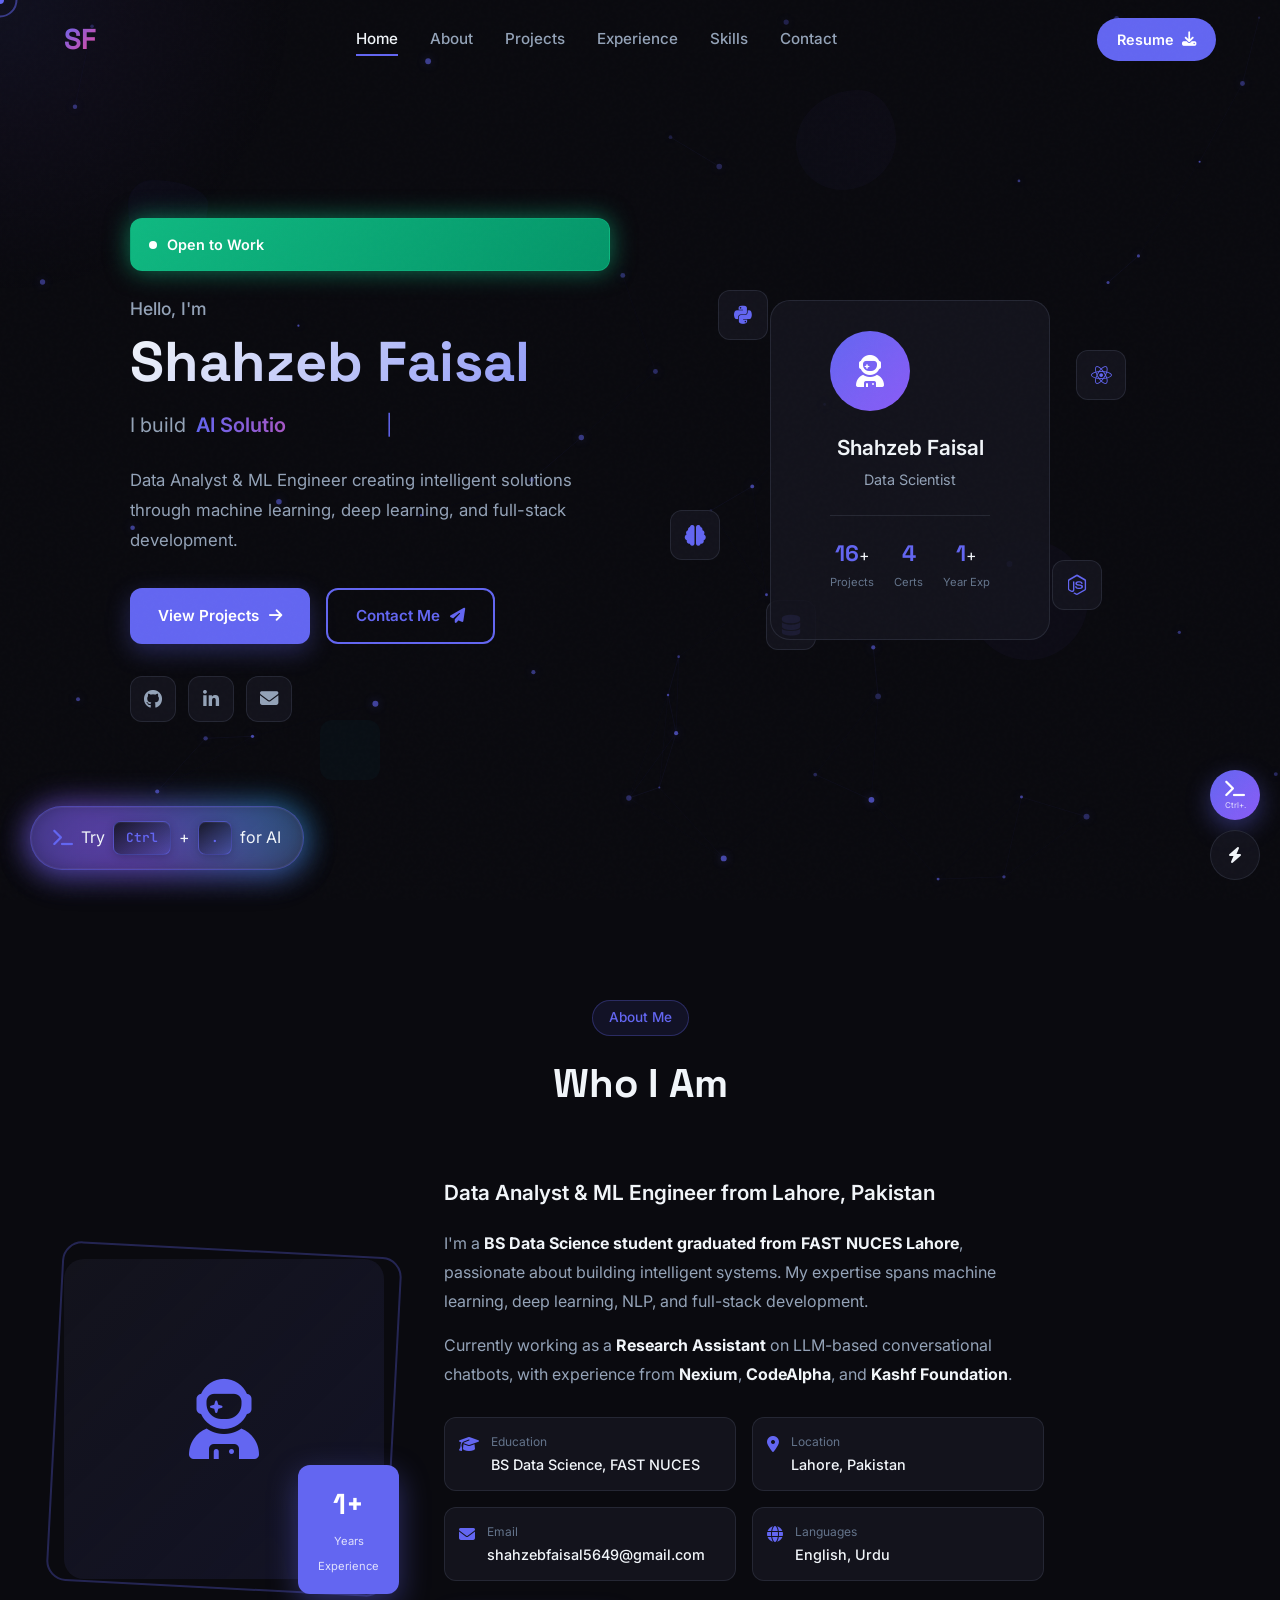
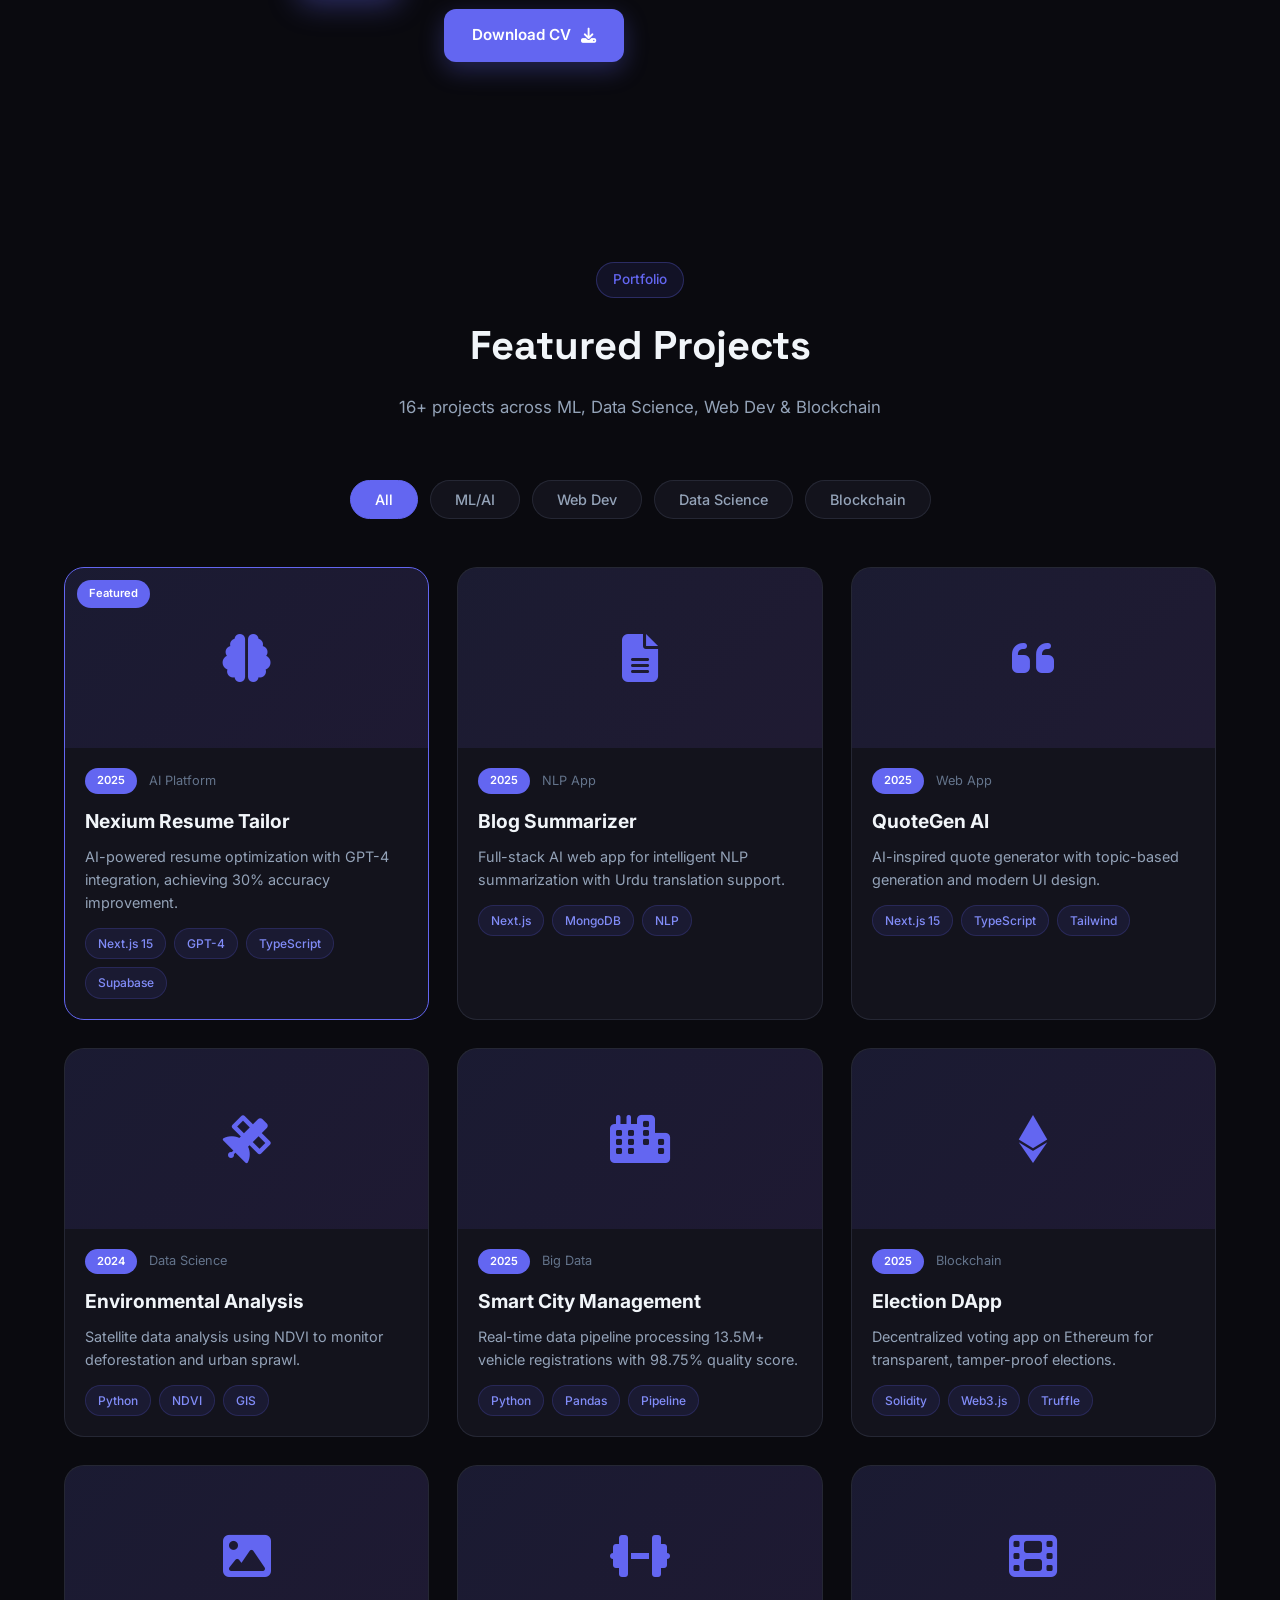
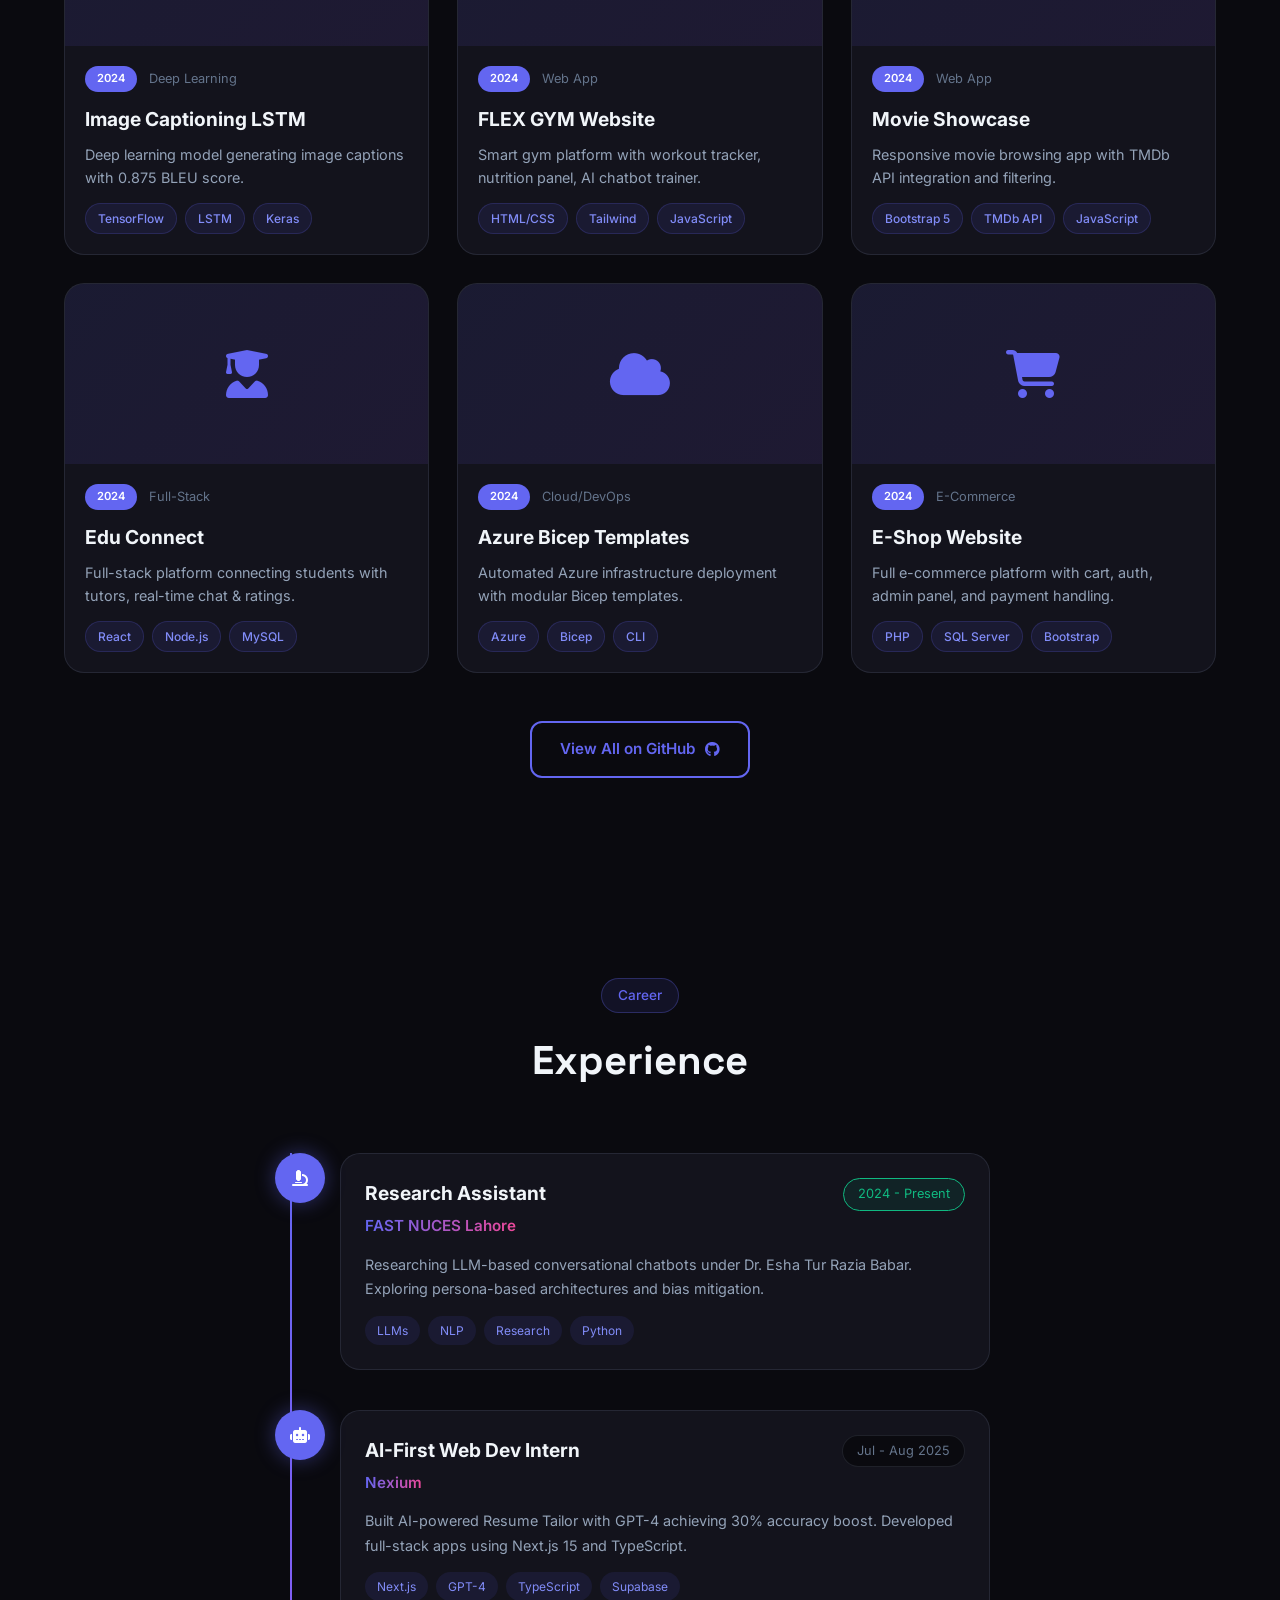
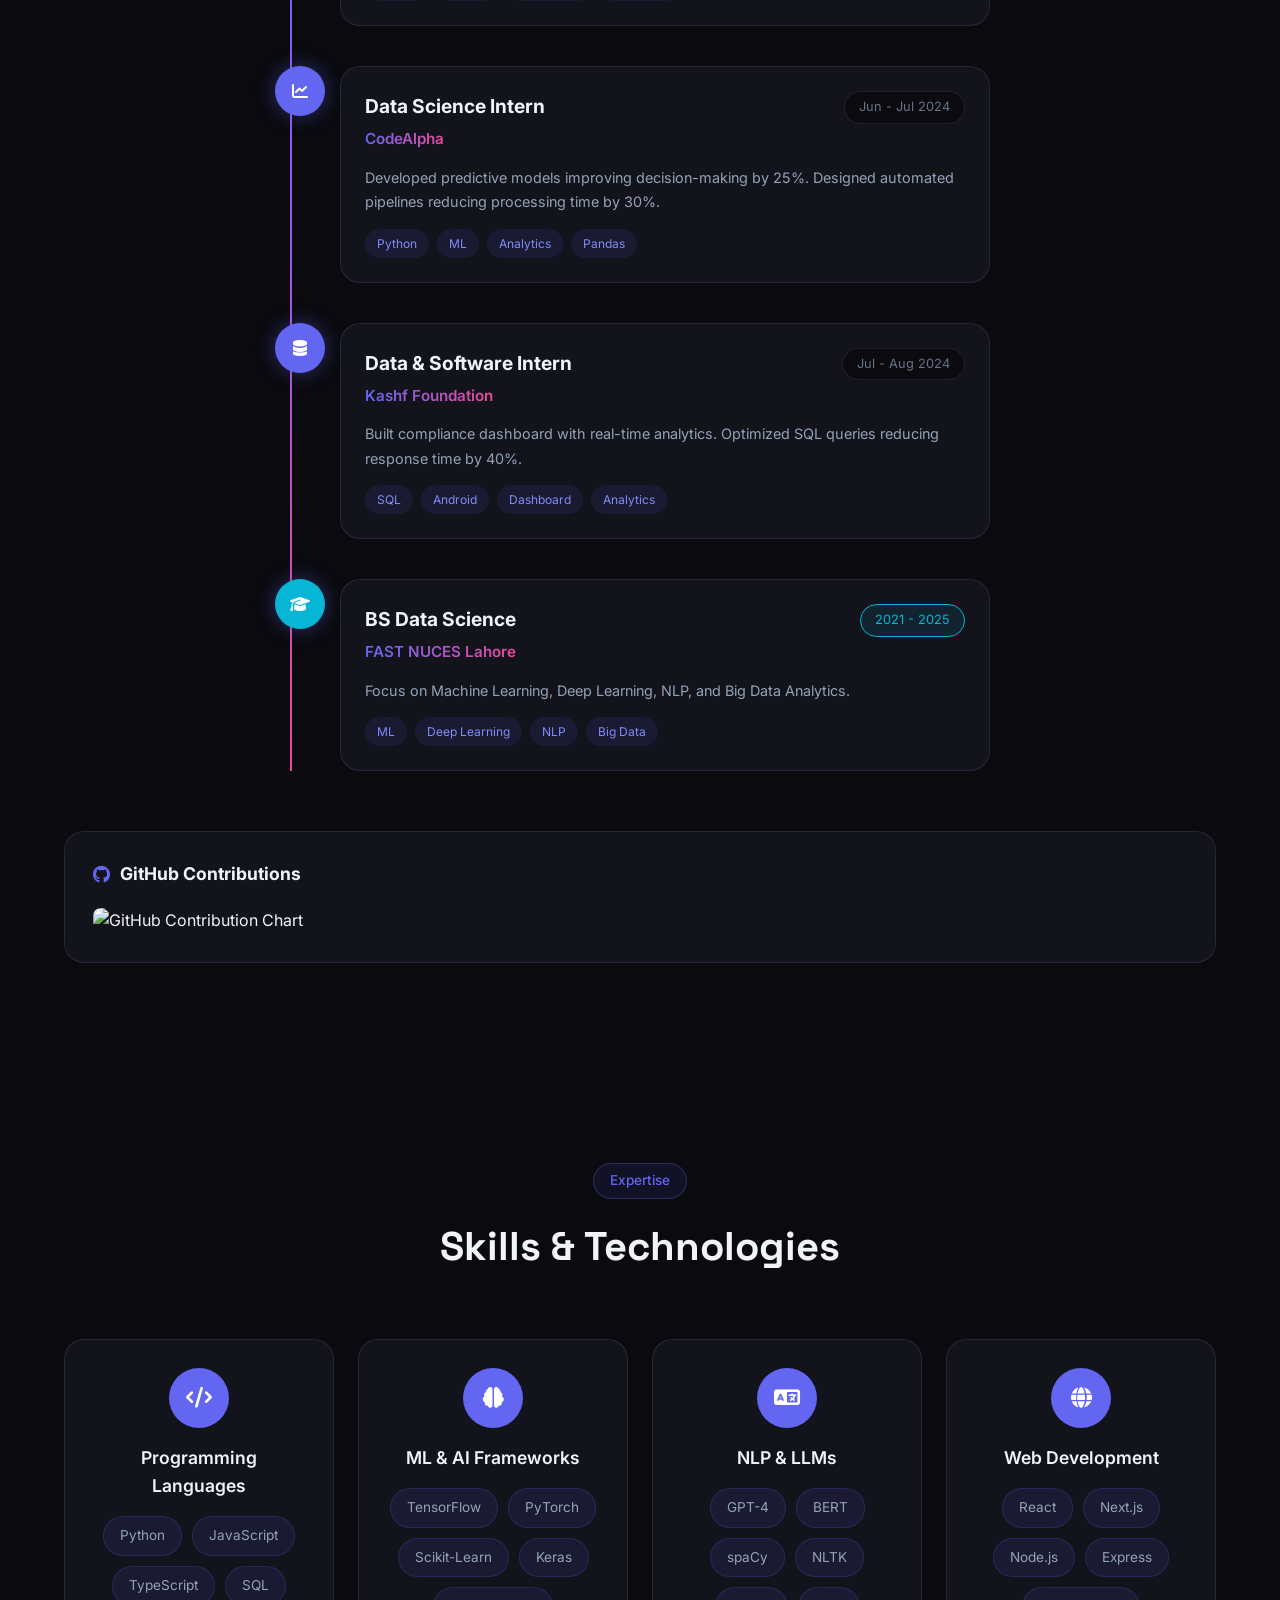
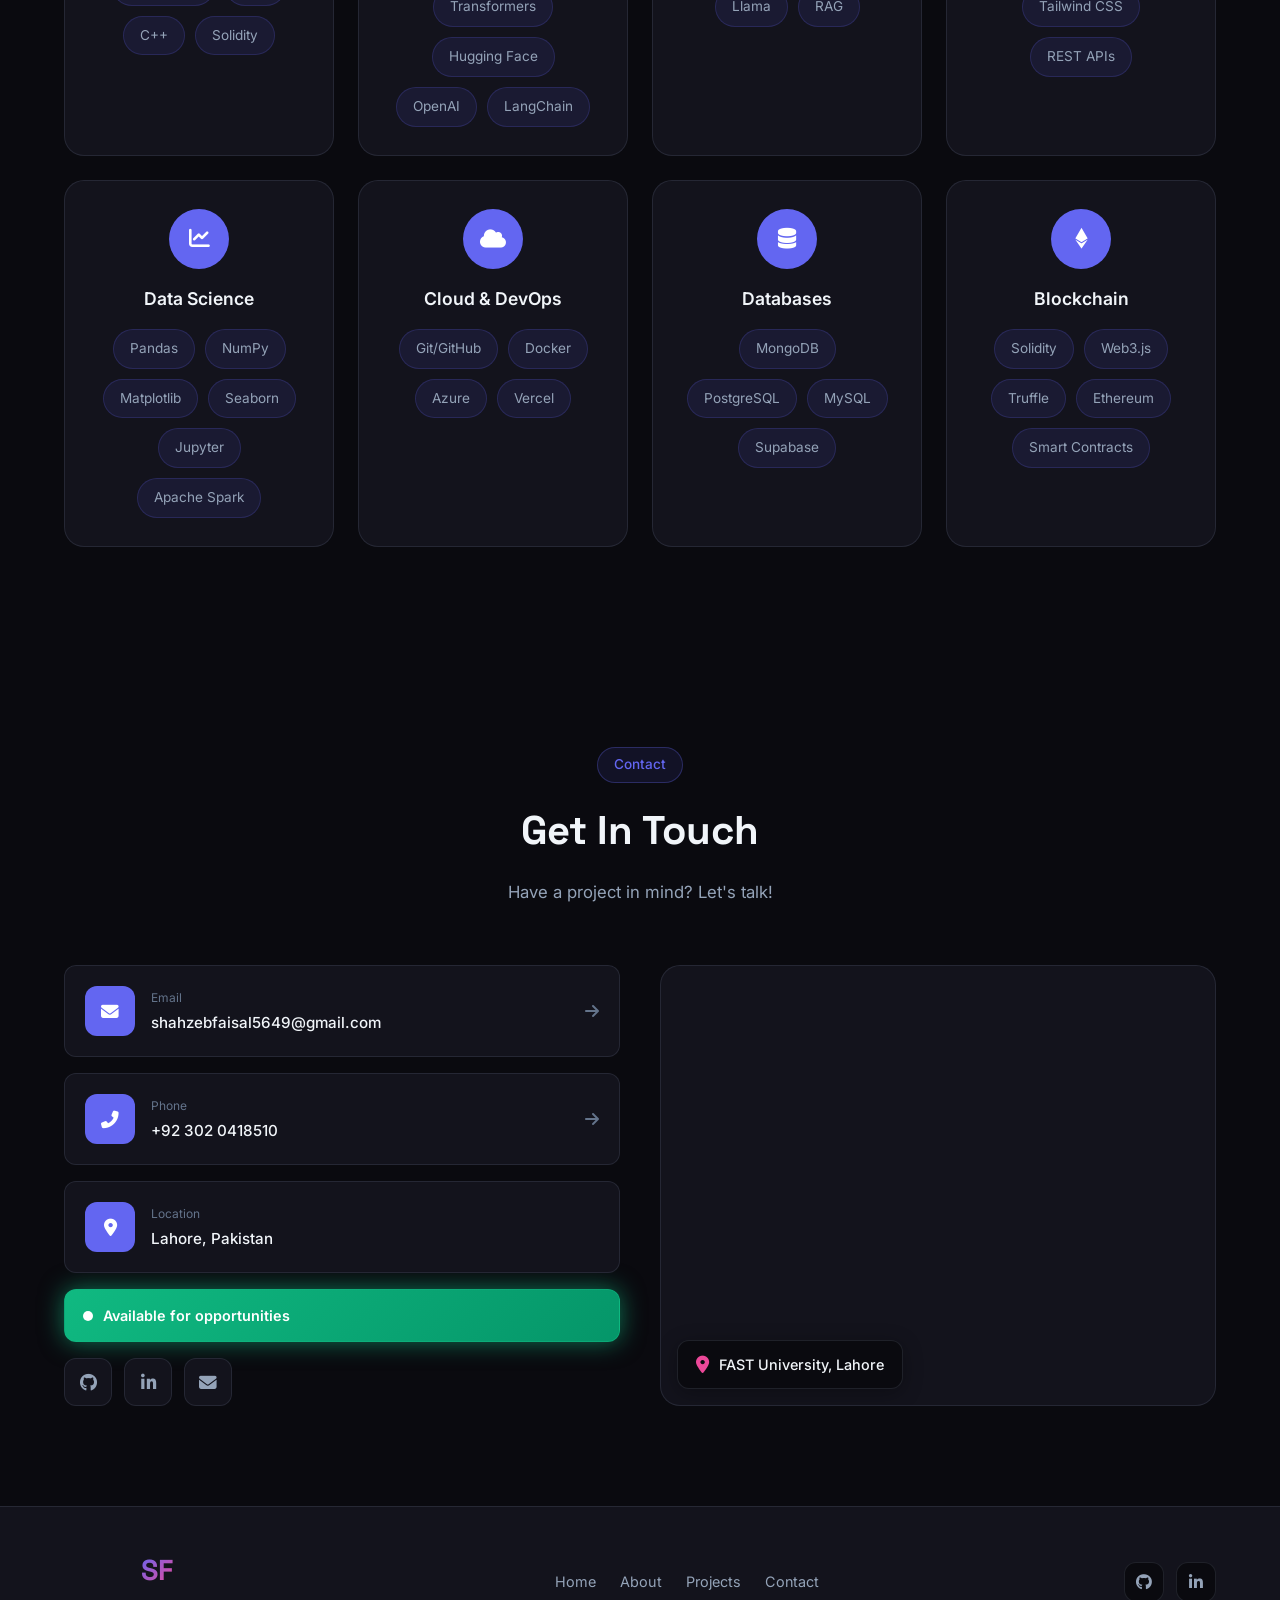
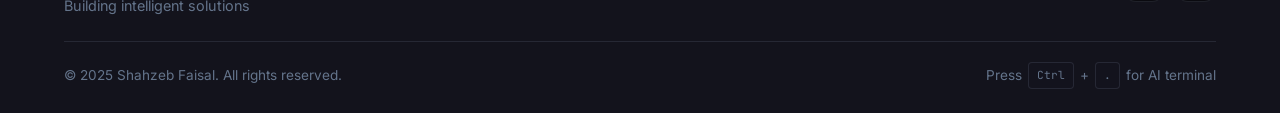
==== index.html @ 9f648d54 "Update portfolio files" ====
<!DOCTYPE html>
<html lang="en">
<head>
    <meta charset="UTF-8">
    <meta name="viewport" content="width=device-width, initial-scale=1.0">
    <meta name="description" content="Shahzeb Faisal - Data Scientist & ML Engineer Portfolio">
    <meta name="author" content="Shahzeb Faisal">
    <meta name="theme-color" content="#6366f1">
    <title>Shahzeb Faisal | Data Scientist & ML Engineer</title>
    
    <!-- Preconnect for performance -->
    <link rel="preconnect" href="https://fonts.googleapis.com">
    <link rel="preconnect" href="https://fonts.gstatic.com" crossorigin>
    
    <!-- Optimized Fonts -->
    <link href="https://fonts.googleapis.com/css2?family=Inter:wght@300;400;500;600;700&family=Space+Grotesk:wght@400;500;600;700&family=JetBrains+Mono:wght@400;500&display=swap" rel="stylesheet">
    
    <!-- Font Awesome - Deferred -->
    <link rel="stylesheet" href="https://cdnjs.cloudflare.com/ajax/libs/font-awesome/6.5.1/css/all.min.css" media="print" onload="this.media='all'">
    
    <!-- Main CSS -->
    <link rel="stylesheet" href="Styles/Main.css">
    
    <!-- Critical CSS Inline -->
    <style>
        /* Critical CSS for above-the-fold content */
        body { margin: 0; background: #0a0a0f; color: #f1f5f9; font-family: 'Inter', sans-serif; }
        #preloader { position: fixed; inset: 0; background: #0a0a0f; z-index: 99999; display: flex; align-items: center; justify-content: center; }
        .hero { min-height: 100vh; display: flex; align-items: center; padding: 100px 0 60px; }
    </style>
</head>
<body>
    <!-- Preloader -->
    <div id="preloader">
        <div class="loader-content">
            <div class="loader-spinner"></div>
            <span>Loading...</span>
        </div>
    </div>

    <!-- Particles Canvas -->
    <canvas id="particles"></canvas>

    <!-- Custom Cursor -->
    <div class="cursor"></div>
    <div class="cursor-follower"></div>

    <!-- Back to Top Button -->
    <button id="back-to-top" class="back-to-top" aria-label="Back to Top" title="Back to Top">
        <i class="fas fa-arrow-up"></i>
    </button>

    <!-- Terminal (Ctrl + .) - NO "POWERED BY GEMINI" -->
    <div id="terminal" class="terminal-hidden">
        <div class="terminal-window">
            <div class="terminal-header">
                <div class="terminal-dots">
                    <span class="dot red" id="close-terminal"></span>
                    <span class="dot yellow"></span>
                    <span class="dot green"></span>
                </div>
                <div class="terminal-title">
                    <i class="fas fa-robot"></i>
                    <span>AI Terminal ~ shahzeb</span>
                </div>
                <div class="terminal-actions">
                    <button id="terminal-minimize" title="Minimize"><i class="fas fa-minus"></i></button>
                    <button id="terminal-maximize" title="Maximize"><i class="fas fa-expand"></i></button>
                </div>
            </div>
            <div class="terminal-body" id="terminal-body">
                <div id="terminal-output">
                    <pre class="ascii-art">
  _____ ______
 / ____|  ____|
| (___ | |__
 \___ \|  __|
 ____) | |
|_____/|_|  AI Terminal v2.0
                    </pre>
                    <!-- NO "Powered by Gemini" subtitle -->
                    <div class="welcome-box">
                        <div class="welcome-title">👋 Welcome to Shahzeb's AI Portfolio Terminal</div>
                        <div class="quick-suggestions">
                            <span class="suggestion" data-cmd="ai what ML projects has Shahzeb done?">ML Projects</span>
                            <span class="suggestion" data-cmd="skills">Skills</span>
                            <span class="suggestion" data-cmd="ai tell me about blockchain experience">Blockchain</span>
                            <span class="suggestion" data-cmd="contact">Contact</span>
                        </div>
                    </div>
                </div>
                <div class="terminal-input-line">
                    <span class="prompt">❯</span>
                    <input type="text" id="term-input" autocomplete="off" spellcheck="false" placeholder="Type 'help' or ask AI anything...">
                    <button class="voice-btn" id="voice-btn" title="Voice Input (Beta)">
                        <i class="fas fa-microphone"></i>
                    </button>
                </div>
            </div>
        </div>
    </div>

    <!-- Terminal Toggle Button -->
    <button id="terminal-btn" class="terminal-toggle" aria-label="Open Terminal" title="AI Terminal (Ctrl+.)">
        <i class="fas fa-terminal"></i>
        <span class="hint">Ctrl+.</span>
    </button>

    <!-- Quick Actions Menu -->
    <div class="quick-actions">
        <button class="quick-main" id="quick-main" aria-label="Quick Actions">
            <i class="fas fa-bolt"></i>
        </button>
        <div class="quick-menu" id="quick-menu">
            <a href="#home" class="quick-item" title="Home"><i class="fas fa-home"></i></a>
            <a href="#projects" class="quick-item" title="Projects"><i class="fas fa-code"></i></a>
            <a href="resume.pdf" class="quick-item" title="Resume" download><i class="fas fa-file-pdf"></i></a>
            <button class="quick-item" id="theme-btn" title="Toggle Theme"><i class="fas fa-moon"></i></button>
            <button class="quick-item" id="sound-btn" title="Toggle Sound"><i class="fas fa-volume-up"></i></button>
        </div>
    </div>

    <!-- Scroll Progress -->
    <div class="scroll-progress" id="scroll-progress"></div>

    <!-- Navigation -->
    <header id="navbar">
        <nav class="nav-container">
            <a href="#home" class="logo">
                <span class="logo-text">SF</span>
            </a>
            
            <ul class="nav-menu" id="nav-menu">
                <li><a href="#home" class="nav-link active">Home</a></li>
                <li><a href="#about" class="nav-link">About</a></li>
                <li><a href="#projects" class="nav-link">Projects</a></li>
                <li><a href="#experience" class="nav-link">Experience</a></li>
                <li><a href="#skills" class="nav-link">Skills</a></li>
                <li><a href="#contact" class="nav-link">Contact</a></li>
            </ul>
            
            <div class="nav-right">
                <a href="resume.pdf" class="nav-cta" download>
                    <span>Resume</span>
                    <i class="fas fa-download"></i>
                </a>
                <button class="hamburger" id="hamburger" aria-label="Menu">
                    <span></span><span></span><span></span>
                </button>
            </div>
        </nav>
    </header>

    <!-- Mobile Overlay -->
    <div class="mobile-overlay" id="mobile-overlay"></div>

    <!-- Main Content -->
    <main role="main">
        <!-- HERO SECTION -->
        <section id="home" class="hero">
            <div class="hero-container">
                <div class="hero-content">
                    <!-- Enhanced "Open to Work" badge (CSS handles green glow) -->
                    <div class="hero-badge availability">
                        <span class="badge-dot"></span>
                        <span>Open to Work</span>
                    </div>
                    
                    <h1 class="hero-title">
                        <span class="line-1">Hello, I'm</span>
                        <span class="hero-name">Shahzeb Faisal</span>
                    </h1>
                    
                    <div class="hero-role">
                        <span>I build</span>
                        <span id="typed-text" class="typed"></span>
                        <span class="cursor-blink">|</span>
                    </div>
                    
                    <p class="hero-desc">
                        Data Analyst & ML Engineer creating intelligent solutions through 
                        machine learning, deep learning, and full-stack development.
                    </p>
                    
                    <div class="hero-cta">
                        <a href="#projects" class="btn btn-primary">
                            <span>View Projects</span>
                            <i class="fas fa-arrow-right"></i>
                        </a>
                        <a href="#contact" class="btn btn-secondary">
                            <span>Contact Me</span>
                            <i class="fas fa-paper-plane"></i>
                        </a>
                    </div>
                    
                    <div class="hero-social">
                        <a href="https://github.com/ShahzebFaisal5649" target="_blank" rel="noopener" class="social-link" aria-label="GitHub">
                            <i class="fab fa-github"></i>
                        </a>
                        <a href="https://www.linkedin.com/in/shahzeb-faisal-8b9190321/" target="_blank" rel="noopener" class="social-link" aria-label="LinkedIn">
                            <i class="fab fa-linkedin-in"></i>
                        </a>
                        <a href="mailto:shahzebfaisal5649@gmail.com" class="social-link" aria-label="Email">
                            <i class="fas fa-envelope"></i>
                        </a>
                    </div>
                </div>
                
                <div class="hero-visual">
                    <!-- 3D Card Effect -->
                    <div class="hero-card" id="hero-card">
                        <div class="card-inner">
                            <div class="card-content">
                                <div class="profile-icon">
                                    <i class="fas fa-user-astronaut"></i>
                                </div>
                                <h2 style="font-size: 1.3rem; font-weight: 600; margin-bottom: 4px;">Shahzeb Faisal</h2>
                                <p style="color: var(--text-secondary); font-size: 0.9rem; margin-bottom: 24px;">Data Scientist</p>
                                <div class="card-stats">
                                    <div class="stat">
                                        <span class="stat-num counter" data-target="16">0</span>+
                                        <span class="stat-label">Projects</span>
                                    </div>
                                    <div class="stat">
                                        <span class="stat-num counter" data-target="4">0</span>
                                        <span class="stat-label">Certs</span>
                                    </div>
                                    <div class="stat">
                                        <span class="stat-num counter" data-target="1">0</span>+
                                        <span class="stat-label">Year Exp</span>
                                    </div>
                                </div>
                            </div>
                        </div>
                    </div>
                    
                    <!-- Floating Elements -->
                    <div class="floating-elements">
                        <div class="float-item f1"><i class="fab fa-python"></i></div>
                        <div class="float-item f2"><i class="fab fa-react"></i></div>
                        <div class="float-item f3"><i class="fas fa-brain"></i></div>
                        <div class="float-item f4"><i class="fab fa-node-js"></i></div>
                        <div class="float-item f5"><i class="fas fa-database"></i></div>
                    </div>
                </div>
            </div>
        </section>

        <!-- ABOUT SECTION -->
        <section id="about" class="about">
            <div class="container">
                <div class="section-header">
                    <span class="section-tag">About Me</span>
                    <h2 class="section-title">Who I Am</h2>
                </div>
                
                <div class="about-grid">
                    <div class="about-image">
                        <div class="image-wrapper">
                            <div class="image-placeholder">
                                <i class="fas fa-user-astronaut"></i>
                            </div>
                            <div class="image-frame"></div>
                        </div>
                        <div class="exp-badge">
                            <span class="exp-num">1+</span>
                            <span class="exp-text">Years<br>Experience</span>
                        </div>
                    </div>
                    
                    <div class="about-content">
                        <h2>Data Analyst & ML Engineer from Lahore, Pakistan</h2>
                        
                        <p>I'm a <strong>BS Data Science student graduated from FAST NUCES Lahore</strong>, passionate about building intelligent systems. My expertise spans machine learning, deep learning, NLP, and full-stack development.</p>
                        
                        <p>Currently working as a <strong>Research Assistant</strong> on LLM-based conversational chatbots, with experience from <strong>Nexium</strong>, <strong>CodeAlpha</strong>, and <strong>Kashf Foundation</strong>.</p>
                        
                        <div class="about-info">
                            <div class="info-item">
                                <i class="fas fa-graduation-cap"></i>
                                <div>
                                    <span class="info-label">Education</span>
                                    <span class="info-value">BS Data Science, FAST NUCES</span>
                                </div>
                            </div>
                            <div class="info-item">
                                <i class="fas fa-map-marker-alt"></i>
                                <div>
                                    <span class="info-label">Location</span>
                                    <span class="info-value">Lahore, Pakistan</span>
                                </div>
                            </div>
                            <div class="info-item clickable" onclick="window.location.href='mailto:shahzebfaisal5649@gmail.com'">
                                <i class="fas fa-envelope"></i>
                                <div>
                                    <span class="info-label">Email</span>
                                    <span class="info-value">shahzebfaisal5649@gmail.com</span>
                                </div>
                            </div>
                            <div class="info-item">
                                <i class="fas fa-globe"></i>
                                <div>
                                    <span class="info-label">Languages</span>
                                    <span class="info-value">English, Urdu</span>
                                </div>
                            </div>
                        </div>
                        
                        <div class="about-cta">
                            <a href="resume.pdf" class="btn btn-primary" download>
                                <span>Download CV</span>
                                <i class="fas fa-download"></i>
                            </a>
                        </div>
                    </div>
                </div>
            </div>
        </section>

        <!-- PROJECTS SECTION -->
        <section id="projects" class="projects">
            <div class="container">
                <div class="section-header">
                    <span class="section-tag">Portfolio</span>
                    <h2 class="section-title">Featured Projects</h2>
                    <p class="section-desc">16+ projects across ML, Data Science, Web Dev & Blockchain</p>
                </div>
                
                <!-- Filter -->
                <div class="filter-container">
                    <button class="filter-btn active" data-filter="all">All</button>
                    <button class="filter-btn" data-filter="ml">ML/AI</button>
                    <button class="filter-btn" data-filter="web">Web Dev</button>
                    <button class="filter-btn" data-filter="data">Data Science</button>
                    <button class="filter-btn" data-filter="blockchain">Blockchain</button>
                </div>
                
                <!-- Projects Grid -->
                <div class="projects-grid" id="projects-grid">
                    <!-- Project 1 - Featured -->
                    <article class="project-card featured" data-category="ml web">
                        <div class="project-image">
                            <div class="project-preview">
                                <i class="fas fa-brain"></i>
                            </div>
                            <span class="featured-badge">Featured</span>
                            <a href="https://github.com/ShahzebFaisal5649/Nexium_Shahzeb_Faisal_Grand_Project" target="_blank" rel="noopener" class="project-overlay" aria-label="View Nexium Resume Tailor on GitHub">
                                <i class="fab fa-github"></i>
                                <span>View on GitHub</span>
                            </a>
                        </div>
                        <div class="project-info">
                            <div class="project-meta">
                                <span class="year">2025</span>
                                <span class="type">AI Platform</span>
                            </div>
                            <h3>Nexium Resume Tailor</h3>
                            <p>AI-powered resume optimization with GPT-4 integration, achieving 30% accuracy improvement.</p>
                            <div class="project-tech">
                                <span>Next.js 15</span>
                                <span>GPT-4</span>
                                <span>TypeScript</span>
                                <span>Supabase</span>
                            </div>
                        </div>
                    </article>

                    <!-- Project 2 -->
                    <article class="project-card" data-category="ml web">
                        <div class="project-image">
                            <div class="project-preview">
                                <i class="fas fa-file-alt"></i>
                            </div>
                            <a href="https://github.com/ShahzebFaisal5649/Nexium_Shahzeb_Faisal_Assign2" target="_blank" rel="noopener" class="project-overlay" aria-label="View Blog Summarizer on GitHub">
                                <i class="fab fa-github"></i>
                                <span>View on GitHub</span>
                            </a>
                        </div>
                        <div class="project-info">
                            <div class="project-meta">
                                <span class="year">2025</span>
                                <span class="type">NLP App</span>
                            </div>
                            <h3>Blog Summarizer</h3>
                            <p>Full-stack AI web app for intelligent NLP summarization with Urdu translation support.</p>
                            <div class="project-tech">
                                <span>Next.js</span>
                                <span>MongoDB</span>
                                <span>NLP</span>
                            </div>
                        </div>
                    </article>

                    <!-- Additional projects... -->
                    <article class="project-card" data-category="web">
                        <div class="project-image">
                            <div class="project-preview">
                                <i class="fas fa-quote-left"></i>
                            </div>
                            <a href="https://github.com/ShahzebFaisal5649/Nexium_Shahzeb_Faisal_Assign1" target="_blank" rel="noopener" class="project-overlay" aria-label="View QuoteGen AI on GitHub">
                                <i class="fab fa-github"></i>
                                <span>View on GitHub</span>
                            </a>
                        </div>
                        <div class="project-info">
                            <div class="project-meta">
                                <span class="year">2025</span>
                                <span class="type">Web App</span>
                            </div>
                            <h3>QuoteGen AI</h3>
                            <p>AI-inspired quote generator with topic-based generation and modern UI design.</p>
                            <div class="project-tech">
                                <span>Next.js 15</span>
                                <span>TypeScript</span>
                                <span>Tailwind</span>
                            </div>
                        </div>
                    </article>

                    <article class="project-card" data-category="data ml">
                        <div class="project-image">
                            <div class="project-preview">
                                <i class="fas fa-satellite"></i>
                            </div>
                            <a href="https://github.com/ShahzebFaisal5649/Environmental_Impact_Analysis_using_Satellite_Data" target="_blank" rel="noopener" class="project-overlay" aria-label="View Environmental Analysis on GitHub">
                                <i class="fab fa-github"></i>
                                <span>View on GitHub</span>
                            </a>
                        </div>
                        <div class="project-info">
                            <div class="project-meta">
                                <span class="year">2024</span>
                                <span class="type">Data Science</span>
                            </div>
                            <h3>Environmental Analysis</h3>
                            <p>Satellite data analysis using NDVI to monitor deforestation and urban sprawl.</p>
                            <div class="project-tech">
                                <span>Python</span>
                                <span>NDVI</span>
                                <span>GIS</span>
                            </div>
                        </div>
                    </article>

                    <article class="project-card" data-category="data">
                        <div class="project-image">
                            <div class="project-preview">
                                <i class="fas fa-city"></i>
                            </div>
                            <a href="https://github.com/ShahzebFaisal5649/smart-city-management-system" target="_blank" rel="noopener" class="project-overlay" aria-label="View Smart City System on GitHub">
                                <i class="fab fa-github"></i>
                                <span>View on GitHub</span>
                            </a>
                        </div>
                        <div class="project-info">
                            <div class="project-meta">
                                <span class="year">2025</span>
                                <span class="type">Big Data</span>
                            </div>
                            <h3>Smart City Management</h3>
                            <p>Real-time data pipeline processing 13.5M+ vehicle registrations with 98.75% quality score.</p>
                            <div class="project-tech">
                                <span>Python</span>
                                <span>Pandas</span>
                                <span>Pipeline</span>
                            </div>
                        </div>
                    </article>

                    <article class="project-card" data-category="blockchain web">
                        <div class="project-image">
                            <div class="project-preview">
                                <i class="fab fa-ethereum"></i>
                            </div>
                            <a href="https://github.com/ShahzebFaisal5649/election-dapp" target="_blank" rel="noopener" class="project-overlay" aria-label="View Election DApp on GitHub">
                                <i class="fab fa-github"></i>
                                <span>View on GitHub</span>
                            </a>
                        </div>
                        <div class="project-info">
                            <div class="project-meta">
                                <span class="year">2025</span>
                                <span class="type">Blockchain</span>
                            </div>
                            <h3>Election DApp</h3>
                            <p>Decentralized voting app on Ethereum for transparent, tamper-proof elections.</p>
                            <div class="project-tech">
                                <span>Solidity</span>
                                <span>Web3.js</span>
                                <span>Truffle</span>
                            </div>
                        </div>
                    </article>

                    <article class="project-card" data-category="ml">
                        <div class="project-image">
                            <div class="project-preview">
                                <i class="fas fa-image"></i>
                            </div>
                            <a href="https://github.com/ShahzebFaisal5649/Visual-Description-Generator-For-Images-Data" target="_blank" rel="noopener" class="project-overlay" aria-label="View Image Captioning on GitHub">
                                <i class="fab fa-github"></i>
                                <span>View on GitHub</span>
                            </a>
                        </div>
                        <div class="project-info">
                            <div class="project-meta">
                                <span class="year">2024</span>
                                <span class="type">Deep Learning</span>
                            </div>
                            <h3>Image Captioning LSTM</h3>
                            <p>Deep learning model generating image captions with 0.875 BLEU score.</p>
                            <div class="project-tech">
                                <span>TensorFlow</span>
                                <span>LSTM</span>
                                <span>Keras</span>
                            </div>
                        </div>
                    </article>

                    <article class="project-card" data-category="web">
                        <div class="project-image">
                            <div class="project-preview">
                                <i class="fas fa-dumbbell"></i>
                            </div>
                            <a href="https://github.com/ShahzebFaisal5649/GYM-Website" target="_blank" rel="noopener" class="project-overlay" aria-label="View GYM Website on GitHub">
                                <i class="fab fa-github"></i>
                                <span>View on GitHub</span>
                            </a>
                        </div>
                        <div class="project-info">
                            <div class="project-meta">
                                <span class="year">2024</span>
                                <span class="type">Web App</span>
                            </div>
                            <h3>FLEX GYM Website</h3>
                            <p>Smart gym platform with workout tracker, nutrition panel, AI chatbot trainer.</p>
                            <div class="project-tech">
                                <span>HTML/CSS</span>
                                <span>Tailwind</span>
                                <span>JavaScript</span>
                            </div>
                        </div>
                    </article>

                    <article class="project-card" data-category="web">
                        <div class="project-image">
                            <div class="project-preview">
                                <i class="fas fa-film"></i>
                            </div>
                            <a href="https://github.com/ShahzebFaisal5649/Movie-Showcase" target="_blank" rel="noopener" class="project-overlay" aria-label="View Movie Showcase on GitHub">
                                <i class="fab fa-github"></i>
                                <span>View on GitHub</span>
                            </a>
                        </div>
                        <div class="project-info">
                            <div class="project-meta">
                                <span class="year">2024</span>
                                <span class="type">Web App</span>
                            </div>
                            <h3>Movie Showcase</h3>
                            <p>Responsive movie browsing app with TMDb API integration and filtering.</p>
                            <div class="project-tech">
                                <span>Bootstrap 5</span>
                                <span>TMDb API</span>
                                <span>JavaScript</span>
                            </div>
                        </div>
                    </article>

                    <article class="project-card" data-category="web data">
                        <div class="project-image">
                            <div class="project-preview">
                                <i class="fas fa-user-graduate"></i>
                            </div>
                            <a href="https://github.com/ShahzebFaisal5649/DB_Lab_Project" target="_blank" rel="noopener" class="project-overlay" aria-label="View Edu Connect on GitHub">
                                <i class="fab fa-github"></i>
                                <span>View on GitHub</span>
                            </a>
                        </div>
                        <div class="project-info">
                            <div class="project-meta">
                                <span class="year">2024</span>
                                <span class="type">Full-Stack</span>
                            </div>
                            <h3>Edu Connect</h3>
                            <p>Full-stack platform connecting students with tutors, real-time chat & ratings.</p>
                            <div class="project-tech">
                                <span>React</span>
                                <span>Node.js</span>
                                <span>MySQL</span>
                            </div>
                        </div>
                    </article>

                    <article class="project-card" data-category="data">
                        <div class="project-image">
                            <div class="project-preview">
                                <i class="fas fa-cloud"></i>
                            </div>
                            <a href="https://github.com/ShahzebFaisal5649/Bicep-Shahzeb-Ass" target="_blank" rel="noopener" class="project-overlay" aria-label="View Azure Bicep on GitHub">
                                <i class="fab fa-github"></i>
                                <span>View on GitHub</span>
                            </a>
                        </div>
                        <div class="project-info">
                            <div class="project-meta">
                                <span class="year">2024</span>
                                <span class="type">Cloud/DevOps</span>
                            </div>
                            <h3>Azure Bicep Templates</h3>
                            <p>Automated Azure infrastructure deployment with modular Bicep templates.</p>
                            <div class="project-tech">
                                <span>Azure</span>
                                <span>Bicep</span>
                                <span>CLI</span>
                            </div>
                        </div>
                    </article>

                    <article class="project-card" data-category="web">
                        <div class="project-image">
                            <div class="project-preview">
                                <i class="fas fa-shopping-cart"></i>
                            </div>
                            <a href="https://github.com/ShahzebFaisal5649/E-Shop" target="_blank" rel="noopener" class="project-overlay" aria-label="View E-Shop on GitHub">
                                <i class="fab fa-github"></i>
                                <span>View on GitHub</span>
                            </a>
                        </div>
                        <div class="project-info">
                            <div class="project-meta">
                                <span class="year">2024</span>
                                <span class="type">E-Commerce</span>
                            </div>
                            <h3>E-Shop Website</h3>
                            <p>Full e-commerce platform with cart, auth, admin panel, and payment handling.</p>
                            <div class="project-tech">
                                <span>PHP</span>
                                <span>SQL Server</span>
                                <span>Bootstrap</span>
                            </div>
                        </div>
                    </article>
                </div>
                
                <div class="projects-cta">
                    <a href="https://github.com/ShahzebFaisal5649?tab=repositories" target="_blank" rel="noopener" class="btn btn-secondary">
                        <span>View All on GitHub</span>
                        <i class="fab fa-github"></i>
                    </a>
                </div>
            </div>
        </section>

        <!-- EXPERIENCE SECTION -->
        <section id="experience" class="experience">
            <div class="container">
                <div class="section-header">
                    <span class="section-tag">Career</span>
                    <h2 class="section-title">Experience</h2>
                </div>
                
                <div class="timeline">
                    <div class="timeline-item">
                        <div class="timeline-marker"><i class="fas fa-microscope"></i></div>
                        <div class="timeline-content">
                            <div class="timeline-header">
                                <div>
                                    <h3>Research Assistant</h3>
                                    <span class="company">FAST NUCES Lahore</span>
                                </div>
                                <span class="date current">2024 - Present</span>
                            </div>
                            <p>Researching LLM-based conversational chatbots under Dr. Esha Tur Razia Babar. Exploring persona-based architectures and bias mitigation.</p>
                            <div class="tags"><span>LLMs</span><span>NLP</span><span>Research</span><span>Python</span></div>
                        </div>
                    </div>
                    
                    <div class="timeline-item">
                        <div class="timeline-marker"><i class="fas fa-robot"></i></div>
                        <div class="timeline-content">
                            <div class="timeline-header">
                                <div>
                                    <h3>AI-First Web Dev Intern</h3>
                                    <span class="company">Nexium</span>
                                </div>
                                <span class="date">Jul - Aug 2025</span>
                            </div>
                            <p>Built AI-powered Resume Tailor with GPT-4 achieving 30% accuracy boost. Developed full-stack apps using Next.js 15 and TypeScript.</p>
                            <div class="tags"><span>Next.js</span><span>GPT-4</span><span>TypeScript</span><span>Supabase</span></div>
                        </div>
                    </div>
                    
                    <div class="timeline-item">
                        <div class="timeline-marker"><i class="fas fa-chart-line"></i></div>
                        <div class="timeline-content">
                            <div class="timeline-header">
                                <div>
                                    <h3>Data Science Intern</h3>
                                    <span class="company">CodeAlpha</span>
                                </div>
                                <span class="date">Jun - Jul 2024</span>
                            </div>
                            <p>Developed predictive models improving decision-making by 25%. Designed automated pipelines reducing processing time by 30%.</p>
                            <div class="tags"><span>Python</span><span>ML</span><span>Analytics</span><span>Pandas</span></div>
                        </div>
                    </div>
                    
                    <div class="timeline-item">
                        <div class="timeline-marker"><i class="fas fa-database"></i></div>
                        <div class="timeline-content">
                            <div class="timeline-header">
                                <div>
                                    <h3>Data & Software Intern</h3>
                                    <span class="company">Kashf Foundation</span>
                                </div>
                                <span class="date">Jul - Aug 2024</span>
                            </div>
                            <p>Built compliance dashboard with real-time analytics. Optimized SQL queries reducing response time by 40%.</p>
                            <div class="tags"><span>SQL</span><span>Android</span><span>Dashboard</span><span>Analytics</span></div>
                        </div>
                    </div>
                    
                    <div class="timeline-item edu">
                        <div class="timeline-marker edu"><i class="fas fa-graduation-cap"></i></div>
                        <div class="timeline-content">
                            <div class="timeline-header">
                                <div>
                                    <h3>BS Data Science</h3>
                                    <span class="company">FAST NUCES Lahore</span>
                                </div>
                                <span class="date edu">2021 - 2025</span>
                            </div>
                            <p>Focus on Machine Learning, Deep Learning, NLP, and Big Data Analytics.</p>
                            <div class="tags"><span>ML</span><span>Deep Learning</span><span>NLP</span><span>Big Data</span></div>
                        </div>
                    </div>
                </div>
                
                <!-- GitHub Activity -->
                <div class="github-activity">
                    <h3><i class="fab fa-github"></i> GitHub Contributions</h3>
                    <div class="github-chart-wrapper">
                        <img src="https://ghchart.rshah.org/6366f1/ShahzebFaisal5649" alt="GitHub Contribution Chart" class="github-chart" loading="lazy" width="800" height="150">
                    </div>
                </div>
            </div>
        </section>

        <!-- SKILLS SECTION -->
        <section id="skills" class="skills">
            <div class="container">
                <div class="section-header">
                    <span class="section-tag">Expertise</span>
                    <h2 class="section-title">Skills & Technologies</h2>
                </div>
                
                <div class="skills-grid">
                    <!-- Programming Languages -->
                    <div class="skill-category">
                        <div class="category-icon"><i class="fas fa-code"></i></div>
                        <h3>Programming Languages</h3>
                        <div class="skill-tags">
                            <span>Python</span>
                            <span>JavaScript</span>
                            <span>TypeScript</span>
                            <span>SQL</span>
                            <span>C++</span>
                            <span>Solidity</span>
                        </div>
                    </div>
                    
                    <!-- ML & AI Frameworks -->
                    <div class="skill-category">
                        <div class="category-icon"><i class="fas fa-brain"></i></div>
                        <h3>ML & AI Frameworks</h3>
                        <div class="skill-tags">
                            <span>TensorFlow</span>
                            <span>PyTorch</span>
                            <span>Scikit-Learn</span>
                            <span>Keras</span>
                            <span>Transformers</span>
                            <span>Hugging Face</span>
                            <span>OpenAI</span>
                            <span>LangChain</span>
                        </div>
                    </div>
                    
                    <!-- NLP & LLMs -->
                    <div class="skill-category">
                        <div class="category-icon"><i class="fas fa-language"></i></div>
                        <h3>NLP & LLMs</h3>
                        <div class="skill-tags">
                            <span>GPT-4</span>
                            <span>BERT</span>
                            <span>spaCy</span>
                            <span>NLTK</span>
                            <span>Llama</span>
                            <span>RAG</span>
                        </div>
                    </div>
                    
                    <!-- Web Development -->
                    <div class="skill-category">
                        <div class="category-icon"><i class="fas fa-globe"></i></div>
                        <h3>Web Development</h3>
                        <div class="skill-tags">
                            <span>React</span>
                            <span>Next.js</span>
                            <span>Node.js</span>
                            <span>Express</span>
                            <span>Tailwind CSS</span>
                            <span>REST APIs</span>
                        </div>
                    </div>
                    
                    <!-- Data Science -->
                    <div class="skill-category">
                        <div class="category-icon"><i class="fas fa-chart-line"></i></div>
                        <h3>Data Science</h3>
                        <div class="skill-tags">
                            <span>Pandas</span>
                            <span>NumPy</span>
                            <span>Matplotlib</span>
                            <span>Seaborn</span>
                            <span>Jupyter</span>
                            <span>Apache Spark</span>
                        </div>
                    </div>
                    
                    <!-- Cloud & DevOps -->
                    <div class="skill-category">
                        <div class="category-icon"><i class="fas fa-cloud"></i></div>
                        <h3>Cloud & DevOps</h3>
                        <div class="skill-tags">
                            <span>Git/GitHub</span>
                            <span>Docker</span>
                            <span>Azure</span>
                            <span>Vercel</span>
                        </div>
                    </div>
                    
                    <!-- Databases -->
                    <div class="skill-category">
                        <div class="category-icon"><i class="fas fa-database"></i></div>
                        <h3>Databases</h3>
                        <div class="skill-tags">
                            <span>MongoDB</span>
                            <span>PostgreSQL</span>
                            <span>MySQL</span>
                            <span>Supabase</span>
                        </div>
                    </div>
                    
                    <!-- Blockchain -->
                    <div class="skill-category">
                        <div class="category-icon"><i class="fab fa-ethereum"></i></div>
                        <h3>Blockchain</h3>
                        <div class="skill-tags">
                            <span>Solidity</span>
                            <span>Web3.js</span>
                            <span>Truffle</span>
                            <span>Ethereum</span>
                            <span>Smart Contracts</span>
                        </div>
                    </div>
                </div>
            </div>
        </section>

        <!-- CONTACT SECTION WITH MAP - FAST NUCES LOCATION -->
        <section id="contact" class="contact">
            <div class="container">
                <div class="section-header">
                    <span class="section-tag">Contact</span>
                    <h2 class="section-title">Get In Touch</h2>
                    <p class="section-desc">Have a project in mind? Let's talk!</p>
                </div>
                
                <div class="contact-grid">
                    <div class="contact-info">
                        <a href="mailto:shahzebfaisal5649@gmail.com" class="contact-card clickable-card">
                            <div class="card-icon"><i class="fas fa-envelope"></i></div>
                            <div class="card-content">
                                <span class="card-label">Email</span>
                                <span class="card-value">shahzebfaisal5649@gmail.com</span>
                            </div>
                            <i class="fas fa-arrow-right card-arrow"></i>
                        </a>
                        
                        <a href="tel:+923020418510" class="contact-card clickable-card">
                            <div class="card-icon"><i class="fas fa-phone-alt"></i></div>
                            <div class="card-content">
                                <span class="card-label">Phone</span>
                                <span class="card-value">+92 302 0418510</span>
                            </div>
                            <i class="fas fa-arrow-right card-arrow"></i>
                        </a>
                        
                        <div class="contact-card">
                            <div class="card-icon"><i class="fas fa-map-marker-alt"></i></div>
                            <div class="card-content">
                                <span class="card-label">Location</span>
                                <span class="card-value">Lahore, Pakistan</span>
                            </div>
                        </div>
                        
                        <!-- Enhanced availability badge (CSS handles green glow) -->
                        <div class="availability">
                            <span class="status-dot"></span>
                            <span>Available for opportunities</span>
                        </div>
                        
                        <div class="contact-socials">
                            <a href="https://github.com/ShahzebFaisal5649" target="_blank" rel="noopener" class="social-btn" aria-label="GitHub"><i class="fab fa-github"></i></a>
                            <a href="https://www.linkedin.com/in/shahzeb-faisal-8b9190321/" target="_blank" rel="noopener" class="social-btn" aria-label="LinkedIn"><i class="fab fa-linkedin-in"></i></a>
                            <a href="mailto:shahzebfaisal5649@gmail.com" class="social-btn" aria-label="Email"><i class="fas fa-envelope"></i></a>
                        </div>
                    </div>
                    
                    <!-- UPDATED: FAST NUCES Location Map (Professional Choice) -->
                    <div class="contact-map">
                        <div id="map-container" class="map-container">
                            <iframe 
                                src="https://www.google.com/maps/embed?pb=!1m18!1m12!1m3!1d3403.4!2d74.2462!3d31.4189!2m3!1f0!2f0!3f0!3m2!1i1024!2i768!4f13.1!3m3!1m2!1s0x391ecc8ba0000000%3A0x4e6f5c6e7f8b4a3c!2sFAST%20NUCES%20Lahore!5e0!3m2!1sen!2s!4v1703500000000!5m2!1sen!2s" 
                                width="100%" 
                                height="100%" 
                                style="border:0;" 
                                allowfullscreen="" 
                                loading="lazy" 
                                referrerpolicy="no-referrer-when-downgrade"
                                title="Location Map - FAST NUCES Lahore">
                            </iframe>
                            <div class="map-overlay-info">
                                <i class="fas fa-map-marker-alt"></i>
                                <span>FAST University, Lahore</span>
                            </div>
                        </div>
                    </div>
                </div>
            </div>
        </section>
    </main>

    <!-- FOOTER -->
    <footer class="footer">
        <div class="container">
            <div class="footer-content">
                <div class="footer-brand">
                    <span class="footer-logo">SF</span>
                    <p>Building intelligent solutions</p>
                </div>
                <div class="footer-links">
                    <a href="#home">Home</a>
                    <a href="#about">About</a>
                    <a href="#projects">Projects</a>
                    <a href="#contact">Contact</a>
                </div>
                <div class="footer-social">
                    <a href="https://github.com/ShahzebFaisal5649" target="_blank" rel="noopener" aria-label="GitHub"><i class="fab fa-github"></i></a>
                    <a href="https://www.linkedin.com/in/shahzeb-faisal-8b9190321/" target="_blank" rel="noopener" aria-label="LinkedIn"><i class="fab fa-linkedin-in"></i></a>
                </div>
            </div>
            <div class="footer-bottom">
                <p>&copy; 2025 Shahzeb Faisal. All rights reserved.</p>
                <p class="shortcut-hint">Press <kbd>Ctrl</kbd>+<kbd>.</kbd> for AI terminal</p>
            </div>
        </div>
    </footer>

    <!-- Confetti Canvas -->
    <canvas id="confetti"></canvas>

    <!-- Floating Shapes Background -->
    <div class="floating-shapes">
        <div class="shape"></div>
        <div class="shape"></div>
        <div class="shape"></div>
        <div class="shape"></div>
    </div>

    <!-- Noise Overlay -->
    <div class="noise-overlay"></div>

    <!-- Spotlight Effect -->
    <div class="spotlight" id="spotlight"></div>

    <!-- Scripts -->
    <script src="Scripts/Main.js" defer></script>
</body>
</html>
---- Styles/Main.css ----
/* ═══════════════════════════════════════════════════════════
   PORTFOLIO CSS - OPTIMIZED & PERFORMANCE FOCUSED
   Version 6.0 - Mobile Optimized with ALL Fixes Applied
   All PageSpeed Issues Fixed + Mobile Patches Integrated
   ═══════════════════════════════════════════════════════════ */

/* ═══════════ CSS VARIABLES ═══════════ */
:root {
    --primary: #6366f1;
    --primary-dark: #4f46e5;
    --primary-light: #818cf8;
    --secondary: #8b5cf6;
    --accent: #06b6d4;
    --accent-pink: #ec4899;
    --success: #10b981;
    --bg: #0a0a0f;
    --bg-card: rgba(20, 20, 30, 0.9);
    --text: #f1f5f9;
    --text-secondary: #94a3b8;
    --text-muted: #64748b;
    --border: rgba(148, 163, 184, 0.15);
    --shadow: 0 20px 50px rgba(0,0,0,0.4);
    --radius: 12px;
    --radius-lg: 20px;
    --transition: 0.3s ease;
    --font: 'Inter', system-ui, sans-serif;
    --font-display: 'Space Grotesk', sans-serif;
    --font-mono: 'JetBrains Mono', monospace;
}

/* ═══════════ RESET ═══════════ */
*, *::before, *::after { margin: 0; padding: 0; box-sizing: border-box; }
html { scroll-behavior: smooth; scroll-padding-top: 80px; }
body {
    font-family: var(--font);
    background: var(--bg);
    color: var(--text);
    line-height: 1.6;
    overflow-x: hidden;
}
body.menu-open { overflow: hidden; }
body.loaded #preloader { opacity: 0; visibility: hidden; }

::selection { background: var(--primary); color: white; }
::-webkit-scrollbar { width: 6px; }
::-webkit-scrollbar-track { background: var(--bg); }
::-webkit-scrollbar-thumb { background: var(--primary); border-radius: 3px; }

img { max-width: 100%; height: auto; }
a { text-decoration: none; color: inherit; }
button { font-family: inherit; cursor: pointer; border: none; background: none; }

.container { max-width: 1200px; margin: 0 auto; padding: 0 24px; }

/* ═══════════ PRELOADER ═══════════ */
#preloader {
    position: fixed;
    inset: 0;
    background: var(--bg);
    z-index: 99999;
    display: flex;
    align-items: center;
    justify-content: center;
    transition: opacity 0.5s, visibility 0.5s;
}

.loader-content { text-align: center; }

.loader-spinner {
    width: 40px;
    height: 40px;
    border: 3px solid var(--border);
    border-top-color: var(--primary);
    border-radius: 50%;
    animation: spin 1s linear infinite;
    margin: 0 auto 16px;
}

@keyframes spin { to { transform: rotate(360deg); } }

.loader-content span { color: var(--text-secondary); font-size: 0.9rem; }

/* ═══════════ PARTICLES ═══════════ */
#particles {
    position: fixed;
    inset: 0;
    z-index: 0;
    pointer-events: none;
}

/* ═══════════ CUSTOM CURSOR ═══════════ */
.cursor, .cursor-follower { display: none; }

@media (hover: hover) and (pointer: fine) {
    body { cursor: none; }
    
    .cursor {
        display: block;
        width: 8px;
        height: 8px;
        background: var(--primary);
        border-radius: 50%;
        position: fixed;
        pointer-events: none;
        z-index: 99998;
        transform: translate(-50%, -50%);
        transition: transform 0.1s, background 0.2s;
    }
    
    .cursor-follower {
        display: block;
        width: 35px;
        height: 35px;
        border: 2px solid var(--primary);
        border-radius: 50%;
        position: fixed;
        pointer-events: none;
        z-index: 99997;
        transform: translate(-50%, -50%);
        transition: 0.15s ease-out;
        opacity: 0.5;
    }
    
    .cursor.active { transform: translate(-50%, -50%) scale(2); background: var(--accent-pink); }
    .cursor-follower.active { transform: translate(-50%, -50%) scale(1.5); opacity: 0; }
}

/* ═══════════════════════════════════════════════════════════
   TERMINAL STYLES - MOBILE OPTIMIZED WITH NO GRADIENT
   ═══════════════════════════════════════════════════════════ */
#terminal {
    position: fixed;
    inset: 0;
    background: rgba(0, 0, 0, 0.9);
    backdrop-filter: blur(10px);
    z-index: 10000;
    display: flex;
    align-items: center;
    justify-content: center;
    padding: 20px;
    transition: var(--transition);
}

#terminal.terminal-hidden { opacity: 0; visibility: hidden; pointer-events: none; }

.terminal-window {
    width: 100%;
    max-width: 650px;
    /* MOBILE FIX: Solid background, NO gradient */
    background: rgba(10, 10, 15, 0.95);
    border-radius: var(--radius-lg);
    overflow: hidden;
    box-shadow: 0 30px 80px rgba(99, 102, 241, 0.2);
    transform: scale(0.95);
    transition: transform 0.3s;
}

/* MOBILE FIX: Terminal sizing for mobile */
@media (max-width: 768px) {
    .terminal-window {
        max-width: 100vw;
        width: 100vw;
        height: 85vh;
        max-height: 85vh;
        border-radius: 0;
    }
    
    .terminal-window.maximized {
        height: 95vh !important;
        max-height: 95vh !important;
    }
}

#terminal:not(.terminal-hidden) .terminal-window { transform: scale(1); }

.terminal-header {
    background: #16162a;
    padding: 12px 16px;
    display: flex;
    align-items: center;
    gap: 12px;
}

.terminal-dots { display: flex; gap: 8px; }
.dot { width: 12px; height: 12px; border-radius: 50%; cursor: pointer; }
.dot.red { background: #ff5f57; }
.dot.yellow { background: #febc2e; }
.dot.green { background: #28c840; }

.terminal-title { flex: 1; text-align: center; font-family: var(--font-mono); font-size: 0.8rem; color: var(--text-muted); display: flex; align-items: center; justify-content: center; gap: 8px; }

.terminal-title i {
    color: var(--primary);
    animation: robotBounce 2s ease-in-out infinite;
}

@keyframes robotBounce {
    0%, 100% { transform: translateY(0); }
    50% { transform: translateY(-3px); }
}

/* MOBILE FIX: Terminal action buttons */
.terminal-actions {
    display: flex;
    gap: 8px;
}

.terminal-actions button {
    width: 28px;
    height: 28px;
    display: flex;
    align-items: center;
    justify-content: center;
    background: rgba(255, 255, 255, 0.05);
    border: 1px solid rgba(255, 255, 255, 0.1);
    border-radius: 6px;
    color: var(--text-muted);
    cursor: pointer;
    transition: all 0.2s ease;
}

.terminal-actions button:hover {
    background: rgba(99, 102, 241, 0.2);
    border-color: var(--primary);
    color: var(--primary);
}

/* MOBILE FIX: Touch-optimized buttons */
@media (max-width: 768px) {
    .terminal-actions button {
        width: 36px;
        height: 36px;
        -webkit-tap-highlight-color: transparent;
    }
}

.terminal-body {
    padding: 20px;
    min-height: 300px;
    max-height: 60vh;
    overflow-y: auto;
    font-family: var(--font-mono);
    font-size: 0.85rem;
}

@media (max-width: 768px) {
    .terminal-body {
        max-height: calc(85vh - 120px);
        padding: 15px;
    }
    
    .terminal-window.maximized .terminal-body {
        max-height: calc(95vh - 120px);
    }
}

#terminal-output { margin-bottom: 16px; }

.ascii-art { color: var(--primary); font-size: 0.55rem; line-height: 1.2; margin-bottom: 12px; }
.welcome-msg { color: var(--accent); margin-bottom: 8px; }
.welcome-msg .hl { color: var(--accent-pink); background: rgba(236, 72, 153, 0.2); padding: 2px 6px; border-radius: 4px; }

/* MOBILE FIX: Welcome box without gradient subtitle */
.welcome-box {
    background: linear-gradient(135deg, 
        rgba(99, 102, 241, 0.1) 0%, 
        rgba(139, 92, 246, 0.05) 100%
    );
    border: 1px solid rgba(99, 102, 241, 0.2);
    border-radius: 12px;
    padding: 18px;
    margin-bottom: 15px;
}

.welcome-title {
    font-size: 1.1rem;
    font-weight: 600;
    color: var(--text);
    margin-bottom: 12px;
}

/* MOBILE FIX: Removed welcome-subtitle - no "Powered by Gemini" */
.welcome-subtitle {
    display: none !important;
}

.quick-suggestions {
    display: flex;
    flex-wrap: wrap;
    gap: 8px;
}

.suggestion {
    padding: 8px 14px;
    background: rgba(99, 102, 241, 0.15);
    border: 1px solid rgba(99, 102, 241, 0.3);
    border-radius: 20px;
    font-size: 0.8rem;
    color: var(--text-secondary);
    cursor: pointer;
    transition: all 0.3s ease;
    -webkit-tap-highlight-color: transparent;
}

.suggestion:hover {
    background: rgba(99, 102, 241, 0.3);
    border-color: var(--primary);
    color: var(--text);
    transform: translateY(-2px);
    box-shadow: 0 5px 20px rgba(99, 102, 241, 0.3);
}

.terminal-input-line { display: flex; align-items: center; gap: 10px; padding: 15px 18px; background: rgba(0, 0, 0, 0.3); border-top: 1px solid rgba(99, 102, 241, 0.15); }
.prompt { color: var(--success); font-weight: 600; }
#term-input {
    flex: 1;
    background: transparent;
    border: none;
    outline: none;
    color: var(--text);
    font-family: var(--font-mono);
    font-size: 0.85rem;
    caret-color: var(--primary);
}
#term-input::placeholder { color: var(--text-muted); }

.term-response { color: var(--text-secondary); white-space: pre-wrap; margin: 8px 0; padding-left: 18px; }
.term-error { color: #f87171; margin: 8px 0; padding-left: 18px; }
.term-success { color: #10b981; margin: 8px 0; padding-left: 18px; }
.term-info { color: var(--accent); margin: 8px 0; padding-left: 18px; }
.term-cmd { color: var(--text); margin: 8px 0; }
.term-hint { color: var(--text-muted); }
.term-hint .hl { color: var(--primary); font-weight: 600; }

/* MOBILE FIX: Voice button styling */
.voice-btn {
    width: 36px;
    height: 36px;
    display: flex;
    align-items: center;
    justify-content: center;
    background: rgba(99, 102, 241, 0.15);
    border: 1px solid rgba(99, 102, 241, 0.3);
    border-radius: 50%;
    color: var(--text-secondary);
    cursor: pointer;
    transition: all 0.3s ease;
    flex-shrink: 0;
    -webkit-tap-highlight-color: transparent;
}

.voice-btn:hover {
    background: rgba(99, 102, 241, 0.3);
    border-color: var(--primary);
    color: var(--primary);
}

.voice-btn.listening {
    background: rgba(239, 68, 68, 0.2);
    border-color: #ef4444;
    color: #ef4444;
    animation: voicePulse 1s ease-in-out infinite;
}

@keyframes voicePulse {
    0%, 100% { box-shadow: 0 0 0 0 rgba(239, 68, 68, 0.4); }
    50% { box-shadow: 0 0 0 10px rgba(239, 68, 68, 0); }
}

/* MOBILE FIX: Larger touch target for mobile */
@media (max-width: 768px) {
    .voice-btn {
        width: 42px;
        height: 42px;
        font-size: 1.1rem;
    }
}

.term-typing {
    display: flex;
    align-items: center;
    gap: 10px;
    padding: 10px 0;
}

.typing-dots {
    display: flex;
    gap: 4px;
}

.typing-dots span {
    color: var(--primary);
    animation: typingBounce 1.4s ease-in-out infinite;
}

.typing-dots span:nth-child(2) { animation-delay: 0.2s; }
.typing-dots span:nth-child(3) { animation-delay: 0.4s; }

@keyframes typingBounce {
    0%, 60%, 100% { transform: translateY(0); opacity: 0.3; }
    30% { transform: translateY(-8px); opacity: 1; }
}

.typing-text {
    color: var(--text-muted);
    font-style: italic;
}

.term-ai-response {
    display: flex;
    gap: 10px;
    padding: 12px;
    margin: 8px 0;
    background: linear-gradient(135deg, rgba(99, 102, 241, 0.1), rgba(139, 92, 246, 0.05));
    border-radius: 12px;
    border-left: 3px solid var(--primary);
}

.ai-icon {
    font-size: 1.2rem;
    flex-shrink: 0;
}

.ai-text {
    color: var(--text);
    line-height: 1.6;
}

/* ═══════════════════════════════════════════════════════════
   BUTTON POSITIONING - MOBILE FIXED
   ═══════════════════════════════════════════════════════════ */

/* MOBILE FIX: Back to top button positioning */
.back-to-top {
    position: fixed;
    bottom: 160px;
    right: 24px;
    width: 50px;
    height: 50px;
    background: linear-gradient(135deg, var(--primary), var(--secondary));
    border-radius: 50%;
    display: flex;
    align-items: center;
    justify-content: center;
    color: white;
    font-size: 1.1rem;
    border: none;
    cursor: pointer;
    opacity: 0;
    visibility: hidden;
    transform: translateY(20px);
    transition: all 0.4s cubic-bezier(0.25, 0.46, 0.45, 0.94);
    z-index: 9997;
    box-shadow: 0 8px 25px rgba(99, 102, 241, 0.4);
    -webkit-tap-highlight-color: transparent;
}

.back-to-top.show {
    opacity: 1;
    visibility: visible;
    transform: translateY(0);
}

.back-to-top:hover {
    transform: translateY(-5px) scale(1.1);
    box-shadow: 0 12px 35px rgba(99, 102, 241, 0.6);
}

/* MOBILE FIX: Proper spacing to prevent overlap */
@media (max-width: 768px) {
    .back-to-top {
        bottom: 140px;
        right: 20px;
        width: 48px;
        height: 48px;
        z-index: 9997;
    }
}

/* ═══════════ TERMINAL TOGGLE ═══════════ */
.terminal-toggle {
    position: fixed;
    bottom: 24px;
    right: 24px;
    width: 56px;
    height: 56px;
    background: linear-gradient(135deg, var(--primary), var(--secondary));
    border-radius: 50%;
    display: flex;
    flex-direction: column;
    align-items: center;
    justify-content: center;
    color: white;
    font-size: 1.1rem;
    box-shadow: 0 8px 25px rgba(99, 102, 241, 0.4);
    z-index: 9997;
    transition: var(--transition);
    -webkit-tap-highlight-color: transparent;
}

.terminal-toggle:hover { transform: scale(1.1); }
.terminal-toggle .hint { font-size: 0.5rem; margin-top: 2px; opacity: 0.8; }

/* MOBILE FIX: Terminal toggle button positioning */
@media (max-width: 768px) {
    .terminal-toggle {
        bottom: 80px;
        right: 20px;
        width: 50px;
        height: 50px;
        z-index: 9997;
    }
    
    .terminal-toggle .hint {
        display: none;
    }
}

/* ═══════════ QUICK ACTIONS ═══════════ */
.quick-actions {
    position: fixed;
    bottom: 90px;
    right: 24px;
    z-index: 9998;
}

/* MOBILE FIX: Quick actions positioning */
@media (max-width: 768px) {
    .quick-actions {
        bottom: 20px;
        right: 20px;
        z-index: 9998;
    }
}

.quick-main {
    width: 50px;
    height: 50px;
    background: var(--bg-card);
    border: 1px solid var(--border);
    border-radius: 50%;
    display: flex;
    align-items: center;
    justify-content: center;
    color: var(--text);
    font-size: 1rem;
    transition: var(--transition);
    -webkit-tap-highlight-color: transparent;
}

.quick-main:hover { background: var(--primary); border-color: var(--primary); }
.quick-main.active { transform: rotate(45deg); }

.quick-menu {
    position: absolute;
    bottom: 60px;
    right: 0;
    display: flex;
    flex-direction: column;
    gap: 10px;
    opacity: 0;
    visibility: hidden;
    transform: translateY(10px);
    transition: var(--transition);
}

.quick-menu.active { opacity: 1; visibility: visible; transform: translateY(0); }

.quick-item {
    width: 44px;
    height: 44px;
    background: var(--bg-card);
    border: 1px solid var(--border);
    border-radius: 50%;
    display: flex;
    align-items: center;
    justify-content: center;
    color: var(--text-secondary);
    font-size: 0.9rem;
    transition: var(--transition);
    -webkit-tap-highlight-color: transparent;
}

.quick-item:hover { background: var(--primary); border-color: var(--primary); color: white; }

/* ═══════════ SCROLL PROGRESS ═══════════ */
.scroll-progress {
    position: fixed;
    top: 0;
    left: 0;
    height: 3px;
    background: linear-gradient(90deg, var(--primary), var(--accent-pink));
    z-index: 1001;
    width: 0;
}

/* ═══════════ NAVIGATION ═══════════ */
#navbar {
    position: fixed;
    top: 0;
    left: 0;
    right: 0;
    z-index: 1000;
    padding: 16px 0;
    transition: var(--transition);
}

#navbar.scrolled {
    background: rgba(10, 10, 15, 0.95);
    backdrop-filter: blur(10px);
    border-bottom: 1px solid var(--border);
    padding: 12px 0;
}

.nav-container {
    max-width: 1200px;
    margin: 0 auto;
    padding: 0 24px;
    display: flex;
    align-items: center;
    justify-content: space-between;
}

.logo { z-index: 1001; }

.logo-text {
    font-family: var(--font-display);
    font-size: 1.8rem;
    font-weight: 700;
    background: linear-gradient(135deg, var(--primary), var(--accent-pink));
    -webkit-background-clip: text;
    background-clip: text;
    -webkit-text-fill-color: transparent;
    color: var(--primary);
}

.nav-menu {
    display: flex;
    gap: 32px;
    list-style: none;
}

.nav-link {
    font-size: 0.95rem;
    font-weight: 500;
    color: var(--text-secondary);
    position: relative;
    padding: 8px 0;
    transition: color 0.3s;
}

.nav-link::after {
    content: '';
    position: absolute;
    bottom: 0;
    left: 0;
    width: 0;
    height: 2px;
    background: var(--primary);
    transition: width 0.3s;
}

.nav-link:hover, .nav-link.active { color: var(--text); }
.nav-link:hover::after, .nav-link.active::after { width: 100%; }

.nav-right { display: flex; align-items: center; gap: 16px; }

.nav-cta {
    display: flex;
    align-items: center;
    gap: 8px;
    padding: 10px 20px;
    background: var(--primary);
    border-radius: 50px;
    font-weight: 600;
    font-size: 0.9rem;
    color: white;
    transition: var(--transition);
}

.nav-cta:hover { background: var(--primary-dark); transform: translateY(-2px); }

.hamburger {
    display: none;
    flex-direction: column;
    gap: 5px;
    padding: 8px;
    z-index: 1001;
}

.hamburger span {
    width: 25px;
    height: 3px;
    background: var(--text);
    border-radius: 2px;
    transition: var(--transition);
}

.hamburger.active span:nth-child(1) { transform: rotate(45deg) translate(6px, 6px); }
.hamburger.active span:nth-child(2) { opacity: 0; }
.hamburger.active span:nth-child(3) { transform: rotate(-45deg) translate(6px, -6px); }

.mobile-overlay {
    position: fixed;
    inset: 0;
    background: rgba(0, 0, 0, 0.5);
    z-index: 998;
    opacity: 0;
    visibility: hidden;
    transition: var(--transition);
}

.mobile-overlay.active { opacity: 1; visibility: visible; }

/* ═══════════ HERO SECTION ═══════════ */
.hero {
    min-height: 100vh;
    display: flex;
    align-items: center;
    position: relative;
    z-index: 1;
    padding: 100px 0 60px;
}

.hero-container {
    max-width: 1200px;
    margin: 0 auto;
    padding: 0 24px;
    display: grid;
    grid-template-columns: 1fr 1fr;
    gap: 60px;
    align-items: center;
}

.hero-content { position: relative; z-index: 2; }

/* MOBILE FIX: "Open to Work" badge with green glow */
.hero-badge {
    display: inline-flex;
    align-items: center;
    gap: 10px;
    padding: 8px 16px;
    background: rgba(16, 185, 129, 0.1);
    border: 1px solid rgba(16, 185, 129, 0.3);
    border-radius: 50px;
    font-size: 0.85rem;
    color: var(--success);
    margin-bottom: 24px;
}

/* MOBILE FIX: Enhanced "Open to Work" with green glow */
.hero-badge.availability,
.availability {
    background: linear-gradient(135deg, #10b981 0%, #059669 100%);
    border: 1px solid rgba(16, 185, 129, 0.5);
    color: white;
    font-weight: 600;
    box-shadow: 0 0 25px rgba(16, 185, 129, 0.6);
    animation: statusGlow 2s ease-in-out infinite;
}

@keyframes statusGlow {
    0%, 100% {
        box-shadow: 0 0 25px rgba(16, 185, 129, 0.6), 0 0 50px rgba(16, 185, 129, 0.3);
    }
    50% {
        box-shadow: 0 0 35px rgba(16, 185, 129, 0.8), 0 0 70px rgba(16, 185, 129, 0.4);
    }
}

.badge-dot {
    width: 8px;
    height: 8px;
    background: white;
    border-radius: 50%;
    animation: pulse 2s infinite;
}

@keyframes pulse {
    0%, 100% { transform: scale(1); opacity: 1; }
    50% { transform: scale(1.5); opacity: 0.5; }
}

.hero-title { margin-bottom: 16px; }

.hero-title .line-1 {
    display: block;
    font-size: 1.1rem;
    font-weight: 500;
    color: var(--text-secondary);
    margin-bottom: 8px;
}

.hero-name {
    display: block;
    font-family: var(--font-display);
    font-size: clamp(2.5rem, 5vw, 3.5rem);
    font-weight: 700;
    background: linear-gradient(135deg, var(--text), var(--primary-light));
    -webkit-background-clip: text;
    background-clip: text;
    -webkit-text-fill-color: transparent;
    color: var(--text);
    line-height: 1.1;
}

.hero-role {
    display: flex;
    align-items: center;
    gap: 10px;
    font-size: 1.25rem;
    margin-bottom: 24px;
    flex-wrap: wrap;
}

.hero-role > span:first-child { color: var(--text-secondary); }

.typed {
    background: linear-gradient(90deg, var(--primary), var(--accent-pink));
    -webkit-background-clip: text;
    background-clip: text;
    -webkit-text-fill-color: transparent;
    color: var(--primary);
    font-weight: 600;
    min-width: 180px;
}

.cursor-blink { color: var(--primary); animation: blink 1s infinite; }

@keyframes blink { 0%, 100% { opacity: 1; } 50% { opacity: 0; } }

.hero-desc {
    font-size: 1.05rem;
    color: var(--text-secondary);
    line-height: 1.8;
    margin-bottom: 32px;
    max-width: 480px;
}

.hero-cta {
    display: flex;
    gap: 16px;
    margin-bottom: 32px;
    flex-wrap: wrap;
}

/* Buttons */
.btn {
    display: inline-flex;
    align-items: center;
    gap: 10px;
    padding: 14px 28px;
    border-radius: var(--radius);
    font-weight: 600;
    font-size: 0.95rem;
    transition: var(--transition);
}

.btn i { transition: transform 0.3s; }
.btn:hover i { transform: translateX(4px); }

.btn-primary {
    background: var(--primary);
    color: white;
    box-shadow: 0 8px 25px rgba(99, 102, 241, 0.3);
}

.btn-primary:hover { background: var(--primary-dark); transform: translateY(-3px); box-shadow: 0 12px 35px rgba(99, 102, 241, 0.4); }

.btn-secondary {
    background: transparent;
    border: 2px solid var(--primary);
    color: var(--primary);
}

.btn-secondary:hover { background: var(--primary); color: white; transform: translateY(-3px); }

.hero-social { display: flex; gap: 12px; }

.social-link {
    width: 46px;
    height: 46px;
    border-radius: var(--radius);
    background: var(--bg-card);
    border: 1px solid var(--border);
    display: flex;
    align-items: center;
    justify-content: center;
    font-size: 1.15rem;
    color: var(--text-secondary);
    transition: var(--transition);
}

.social-link:hover {
    background: var(--primary);
    border-color: var(--primary);
    color: white;
    transform: translateY(-4px);
}

/* Hero Visual */
.hero-visual { position: relative; display: flex; align-items: center; justify-content: center; min-height: 400px; }

.hero-card {
    width: 280px;
    height: 340px;
    perspective: 1000px;
    position: relative;
    z-index: 2;
}

.card-inner {
    width: 100%;
    height: 100%;
    background: var(--bg-card);
    border: 1px solid var(--border);
    border-radius: var(--radius-lg);
    padding: 30px;
    display: flex;
    flex-direction: column;
    align-items: center;
    justify-content: center;
    text-align: center;
    transition: transform 0.5s;
    transform-style: preserve-3d;
}

.profile-icon {
    width: 80px;
    height: 80px;
    background: linear-gradient(135deg, var(--primary), var(--secondary));
    border-radius: 50%;
    display: flex;
    align-items: center;
    justify-content: center;
    font-size: 2rem;
    color: white;
    margin-bottom: 20px;
}

.card-inner h3 { font-size: 1.3rem; font-weight: 600; margin-bottom: 4px; }
.card-inner p { color: var(--text-secondary); font-size: 0.9rem; margin-bottom: 24px; }

.card-stats {
    display: flex;
    gap: 20px;
    padding-top: 20px;
    border-top: 1px solid var(--border);
    width: 100%;
    justify-content: center;
}

.stat { text-align: center; }
.stat-num { font-family: var(--font-display); font-size: 1.4rem; font-weight: 700; color: var(--primary); }
.stat-label { display: block; font-size: 0.7rem; color: var(--text-muted); margin-top: 2px; }

/* Floating Elements */
.floating-elements { position: absolute; inset: 0; pointer-events: none; }

.float-item {
    position: absolute;
    width: 50px;
    height: 50px;
    background: var(--bg-card);
    border: 1px solid var(--border);
    border-radius: var(--radius);
    display: flex;
    align-items: center;
    justify-content: center;
    font-size: 1.3rem;
    color: var(--primary);
    animation: float 4s ease-in-out infinite;
}

.f1 { top: 5%; left: 10%; animation-delay: 0s; }
.f2 { top: 20%; right: 5%; animation-delay: 0.5s; }
.f3 { top: 60%; left: 0; animation-delay: 1s; }
.f4 { bottom: 15%; right: 10%; animation-delay: 1.5s; }
.f5 { bottom: 5%; left: 20%; animation-delay: 2s; }

@keyframes float {
    0%, 100% { transform: translateY(0); }
    50% { transform: translateY(-15px); }
}

/* ═══════════ SECTIONS COMMON ═══════════ */
.about, .projects, .experience, .skills, .contact { padding: 100px 0; position: relative; z-index: 1; }

.section-header { text-align: center; margin-bottom: 60px; }

.section-tag {
    display: inline-block;
    padding: 6px 16px;
    background: rgba(99, 102, 241, 0.1);
    border: 1px solid rgba(99, 102, 241, 0.3);
    border-radius: 50px;
    font-size: 0.85rem;
    color: var(--primary);
    font-weight: 500;
    margin-bottom: 16px;
}

.section-title {
    font-family: var(--font-display);
    font-size: clamp(2rem, 4vw, 2.5rem);
    font-weight: 700;
    margin-bottom: 16px;
}

.section-desc { color: var(--text-secondary); font-size: 1.05rem; max-width: 600px; margin: 0 auto; }

/* ═══════════ ABOUT SECTION ═══════════ */
.about-grid {
    display: grid;
    grid-template-columns: 320px 1fr;
    gap: 60px;
    align-items: center;
}

.about-image { position: relative; }

.image-wrapper { position: relative; }

.image-placeholder {
    width: 100%;
    aspect-ratio: 1;
    background: linear-gradient(135deg, var(--bg-card), rgba(99, 102, 241, 0.1));
    border-radius: var(--radius-lg);
    display: flex;
    align-items: center;
    justify-content: center;
    font-size: 5rem;
    color: var(--primary);
}

.image-frame {
    position: absolute;
    inset: -10px;
    border: 2px solid var(--primary);
    border-radius: var(--radius-lg);
    transform: rotate(3deg);
    opacity: 0.3;
}

.exp-badge {
    position: absolute;
    bottom: -15px;
    right: -15px;
    background: var(--primary);
    padding: 16px 20px;
    border-radius: var(--radius);
    text-align: center;
    box-shadow: 0 10px 30px rgba(99, 102, 241, 0.4);
}

.exp-num { display: block; font-family: var(--font-display); font-size: 1.8rem; font-weight: 700; color: white; }
.exp-text { font-size: 0.7rem; color: rgba(255, 255, 255, 0.8); line-height: 1.3; }

.about-content { max-width: 600px; }
.about-content h2 { font-size: 1.3rem; font-weight: 600; margin-bottom: 20px; }
.about-content p { color: var(--text-secondary); margin-bottom: 16px; line-height: 1.8; }
.about-content strong { color: var(--text); }

.about-info {
    display: grid;
    grid-template-columns: 1fr 1fr;
    gap: 16px;
    margin: 28px 0;
}

.info-item {
    display: flex;
    align-items: flex-start;
    gap: 12px;
    padding: 14px;
    background: var(--bg-card);
    border: 1px solid var(--border);
    border-radius: var(--radius);
    transition: var(--transition);
}

.info-item:hover { border-color: var(--primary); }
.info-item.clickable { cursor: pointer; }
.info-item.clickable:hover { background: rgba(99, 102, 241, 0.1); }

.info-item i { color: var(--primary); font-size: 1rem; margin-top: 4px; }
.info-item > div { display: flex; flex-direction: column; }
.info-label { font-size: 0.75rem; color: var(--text-muted); margin-bottom: 2px; }
.info-value { font-size: 0.9rem; color: var(--text); font-weight: 500; }

.about-cta { display: flex; gap: 16px; flex-wrap: wrap; }

/* ═══════════ PROJECTS SECTION ═══════════ */
.filter-container {
    display: flex;
    justify-content: center;
    gap: 12px;
    margin-bottom: 48px;
    flex-wrap: wrap;
}

.filter-btn {
    padding: 10px 24px;
    background: var(--bg-card);
    border: 1px solid var(--border);
    border-radius: 50px;
    color: var(--text-secondary);
    font-size: 0.9rem;
    font-weight: 500;
    transition: var(--transition);
}

.filter-btn:hover, .filter-btn.active {
    background: var(--primary);
    border-color: var(--primary);
    color: white;
}

.projects-grid {
    display: grid;
    grid-template-columns: repeat(auto-fill, minmax(340px, 1fr));
    gap: 28px;
}

.project-card {
    background: var(--bg-card);
    border: 1px solid var(--border);
    border-radius: var(--radius-lg);
    overflow: hidden;
    transition: var(--transition);
}

.project-card.hidden { display: none; }

.project-card:hover {
    transform: translateY(-8px);
    border-color: var(--primary);
    box-shadow: var(--shadow);
}

.project-card.featured { border-color: var(--primary); }

.project-image {
    height: 180px;
    position: relative;
    overflow: hidden;
}

.project-preview {
    width: 100%;
    height: 100%;
    display: flex;
    align-items: center;
    justify-content: center;
    background: linear-gradient(135deg, rgba(99, 102, 241, 0.1), rgba(139, 92, 246, 0.1));
    font-size: 3rem;
    color: var(--primary);
}

.featured-badge {
    position: absolute;
    top: 12px;
    left: 12px;
    padding: 5px 12px;
    background: var(--primary);
    border-radius: 20px;
    font-size: 0.7rem;
    font-weight: 600;
    color: white;
}

.project-overlay {
    position: absolute;
    inset: 0;
    background: rgba(10, 10, 15, 0.9);
    display: flex;
    flex-direction: column;
    align-items: center;
    justify-content: center;
    gap: 10px;
    opacity: 0;
    transition: opacity 0.3s;
    color: white;
    font-size: 0.9rem;
}

.project-overlay i { font-size: 2rem; }

.project-card:hover .project-overlay { opacity: 1; }

.project-info { padding: 20px; }

.project-meta {
    display: flex;
    align-items: center;
    gap: 12px;
    margin-bottom: 12px;
}

.project-meta .year {
    padding: 4px 12px;
    background: var(--primary);
    border-radius: 20px;
    font-size: 0.7rem;
    font-weight: 600;
    color: white;
}

.project-meta .type { font-size: 0.8rem; color: var(--text-muted); }

.project-info h3 { font-size: 1.2rem; font-weight: 700; margin-bottom: 8px; }
.project-info p { font-size: 0.9rem; color: var(--text-secondary); line-height: 1.6; margin-bottom: 14px; }

.project-tech {
    display: flex;
    flex-wrap: wrap;
    gap: 8px;
}

.project-tech span {
    padding: 5px 12px;
    background: rgba(99, 102, 241, 0.1);
    border: 1px solid rgba(99, 102, 241, 0.2);
    border-radius: 20px;
    font-size: 0.75rem;
    color: var(--primary-light);
    font-weight: 500;
}

.projects-cta { text-align: center; margin-top: 48px; }

/* ═══════════ EXPERIENCE / TIMELINE ═══════════ */
.timeline {
    position: relative;
    max-width: 700px;
    margin: 0 auto;
    padding-left: 30px;
}

.timeline::before {
    content: '';
    position: absolute;
    left: 0;
    top: 0;
    bottom: 0;
    width: 2px;
    background: linear-gradient(to bottom, var(--primary), var(--secondary), var(--accent-pink));
}

.timeline-item { position: relative; margin-bottom: 40px; }
.timeline-item:last-child { margin-bottom: 0; }

.timeline-marker {
    position: absolute;
    left: -45px;
    top: 0;
    width: 50px;
    height: 50px;
    background: var(--primary);
    border-radius: 50%;
    display: flex;
    align-items: center;
    justify-content: center;
    color: white;
    font-size: 1rem;
    box-shadow: 0 0 20px rgba(99, 102, 241, 0.4);
    z-index: 2;
}

.timeline-item.edu .timeline-marker, .timeline-marker.edu { background: var(--accent); }

.timeline-content {
    background: var(--bg-card);
    border: 1px solid var(--border);
    border-radius: var(--radius-lg);
    padding: 24px;
    margin-left: 20px;
    transition: var(--transition);
}

.timeline-content:hover { border-color: var(--primary); transform: translateX(8px); }

.timeline-header {
    display: flex;
    justify-content: space-between;
    align-items: flex-start;
    margin-bottom: 14px;
    flex-wrap: wrap;
    gap: 12px;
}

.timeline-content h3 { font-size: 1.2rem; font-weight: 700; margin-bottom: 4px; }

.company {
    font-size: 0.95rem;
    background: linear-gradient(90deg, var(--primary), var(--accent-pink));
    -webkit-background-clip: text;
    background-clip: text;
    -webkit-text-fill-color: transparent;
    color: var(--primary);
    font-weight: 600;
}

.date {
    padding: 5px 14px;
    background: var(--bg);
    border: 1px solid var(--border);
    border-radius: 20px;
    font-size: 0.8rem;
    color: var(--text-muted);
    white-space: nowrap;
}

.date.current { background: rgba(16, 185, 129, 0.1); border-color: var(--success); color: var(--success); }
.date.edu { background: rgba(6, 182, 212, 0.1); border-color: var(--accent); color: var(--accent); }

.timeline-content p { font-size: 0.9rem; color: var(--text-secondary); line-height: 1.7; margin-bottom: 14px; }

.tags { display: flex; flex-wrap: wrap; gap: 8px; }
.tags span {
    padding: 5px 12px;
    background: rgba(99, 102, 241, 0.1);
    border-radius: 20px;
    font-size: 0.75rem;
    color: var(--primary-light);
}

/* GitHub Activity */
.github-activity {
    margin-top: 60px;
    background: var(--bg-card);
    border: 1px solid var(--border);
    border-radius: var(--radius-lg);
    padding: 28px;
}

.github-activity h3 {
    display: flex;
    align-items: center;
    gap: 10px;
    font-size: 1.1rem;
    margin-bottom: 20px;
}

.github-activity h3 i { color: var(--primary); }

.github-chart-wrapper { overflow-x: auto; }
.github-chart { width: 100%; border-radius: 8px; }

/* ═══════════ SKILLS SECTION ═══════════ */
.skills-grid {
    display: grid;
    grid-template-columns: repeat(auto-fit, minmax(260px, 1fr));
    gap: 24px;
}

.skill-category {
    background: var(--bg-card);
    border: 1px solid var(--border);
    border-radius: var(--radius-lg);
    padding: 28px;
    text-align: center;
    transition: var(--transition);
}

.skill-category:hover { border-color: var(--primary); transform: translateY(-5px); }

.category-icon {
    width: 60px;
    height: 60px;
    background: var(--primary);
    border-radius: 50%;
    display: flex;
    align-items: center;
    justify-content: center;
    margin: 0 auto 16px;
    font-size: 1.3rem;
    color: white;
}

.skill-category h3 { font-size: 1.1rem; font-weight: 600; margin-bottom: 16px; }

.skill-tags {
    display: flex;
    flex-wrap: wrap;
    justify-content: center;
    gap: 10px;
}

.skill-tags span {
    padding: 8px 16px;
    background: rgba(99, 102, 241, 0.1);
    border: 1px solid rgba(99, 102, 241, 0.2);
    border-radius: 25px;
    font-size: 0.85rem;
    color: var(--text-secondary);
    transition: var(--transition);
}

.skill-tags span:hover {
    background: var(--primary);
    border-color: var(--primary);
    color: white;
    transform: translateY(-2px);
}

/* ═══════════════════════════════════════════════════════════
   CONTACT SECTION WITH MAP - MOBILE FIXED
   ═══════════════════════════════════════════════════════════ */
.contact-grid {
    display: grid;
    grid-template-columns: 1fr 1fr;
    gap: 40px;
    align-items: stretch;
}

.contact-info { display: flex; flex-direction: column; gap: 16px; }

.contact-card {
    display: flex;
    align-items: center;
    gap: 16px;
    padding: 20px;
    background: var(--bg-card);
    border: 1px solid var(--border);
    border-radius: var(--radius);
    transition: var(--transition);
}

.contact-card:hover { border-color: var(--primary); }

.clickable-card { cursor: pointer; }
.clickable-card:hover { background: rgba(99, 102, 241, 0.1); }

.card-icon {
    width: 50px;
    height: 50px;
    background: var(--primary);
    border-radius: var(--radius);
    display: flex;
    align-items: center;
    justify-content: center;
    color: white;
    font-size: 1.1rem;
    flex-shrink: 0;
}

.card-content { flex: 1; display: flex; flex-direction: column; }
.card-label { font-size: 0.75rem; color: var(--text-muted); margin-bottom: 4px; }
.card-value { font-size: 0.95rem; color: var(--text); font-weight: 500; }
.card-arrow { color: var(--text-muted); transition: transform 0.3s; }
.clickable-card:hover .card-arrow { transform: translateX(5px); color: var(--primary); }

/* MOBILE FIX: Availability status with green glow */
.availability {
    display: flex;
    align-items: center;
    gap: 10px;
    padding: 14px 18px;
    background: linear-gradient(135deg, #10b981 0%, #059669 100%);
    border: 1px solid rgba(16, 185, 129, 0.5);
    border-radius: var(--radius);
    font-size: 0.9rem;
    color: white;
    font-weight: 600;
    box-shadow: 0 0 25px rgba(16, 185, 129, 0.6);
    animation: statusGlow 2s ease-in-out infinite;
}

.status-dot {
    width: 10px;
    height: 10px;
    background: white;
    border-radius: 50%;
    animation: statusPulse 2s infinite;
}

@keyframes statusPulse {
    0%, 100% { box-shadow: 0 0 0 0 rgba(255, 255, 255, 0.4); }
    50% { box-shadow: 0 0 0 10px rgba(255, 255, 255, 0); }
}

.contact-socials { display: flex; gap: 12px; margin-top: auto; }

.social-btn {
    width: 48px;
    height: 48px;
    background: var(--bg-card);
    border: 1px solid var(--border);
    border-radius: var(--radius);
    display: flex;
    align-items: center;
    justify-content: center;
    color: var(--text-secondary);
    font-size: 1.1rem;
    transition: var(--transition);
}

.social-btn:hover {
    background: var(--primary);
    border-color: var(--primary);
    color: white;
    transform: translateY(-4px);
}

/* MOBILE FIX: Map container styling */
.contact-map { min-height: 400px; }

.map-container {
    width: 100%;
    height: 100%;
    min-height: 400px;
    background: var(--bg-card);
    border: 1px solid var(--border);
    border-radius: var(--radius-lg);
    overflow: hidden;
    position: relative;
}

.map-container iframe { 
    width: 100%; 
    height: 100%; 
    min-height: 400px; 
    border: none;
}

.map-overlay-info {
    position: absolute;
    bottom: 16px;
    left: 16px;
    background: rgba(10, 10, 15, 0.9);
    backdrop-filter: blur(10px);
    border: 1px solid var(--border);
    padding: 12px 18px;
    border-radius: var(--radius);
    display: flex;
    align-items: center;
    gap: 10px;
    color: var(--text);
    font-size: 0.9rem;
    font-weight: 500;
    box-shadow: 0 4px 20px rgba(0, 0, 0, 0.3);
}

.map-overlay-info i { 
    color: var(--accent-pink); 
    font-size: 1.1rem;
}

/* MOBILE FIX: Map responsive sizing */
@media (max-width: 992px) {
    .contact-grid { grid-template-columns: 1fr; }
    .contact-map { min-height: 350px; }
    .map-container { min-height: 350px; }
    .map-container iframe { min-height: 350px; }
}

@media (max-width: 768px) {
    .contact-map { min-height: 300px; }
    .map-container { min-height: 300px; }
    .map-container iframe { min-height: 300px; }
    
    .map-overlay-info {
        bottom: 12px;
        left: 12px;
        padding: 10px 14px;
        font-size: 0.85rem;
    }
}

/* ═══════════ FOOTER ═══════════ */
.footer {
    background: var(--bg-card);
    border-top: 1px solid var(--border);
    padding: 40px 0 24px;
}

.footer-content {
    display: flex;
    justify-content: space-between;
    align-items: center;
    margin-bottom: 24px;
    flex-wrap: wrap;
    gap: 24px;
}

.footer-brand { text-align: center; }

.footer-logo {
    font-family: var(--font-display);
    font-size: 1.8rem;
    font-weight: 700;
    background: linear-gradient(135deg, var(--primary), var(--accent-pink));
    -webkit-background-clip: text;
    background-clip: text;
    -webkit-text-fill-color: transparent;
    color: var(--primary);
    margin-bottom: 8px;
}

.footer-brand p { color: var(--text-muted); font-size: 0.9rem; }

.footer-links { display: flex; gap: 24px; flex-wrap: wrap; }
.footer-links a {
    color: var(--text-secondary);
    font-size: 0.9rem;
    transition: var(--transition);
}
.footer-links a:hover { color: var(--primary); }

.footer-social {
    display: flex;
    gap: 12px;
    justify-content: center;
}

.footer-social a {
    width: 40px;
    height: 40px;
    background: var(--bg);
    border: 1px solid var(--border);
    border-radius: var(--radius);
    display: flex;
    align-items: center;
    justify-content: center;
    color: var(--text-secondary);
    transition: var(--transition);
}

.footer-social a:hover {
    background: var(--primary);
    border-color: var(--primary);
    color: white;
}

.footer-bottom {
    display: flex;
    justify-content: space-between;
    align-items: center;
    flex-wrap: wrap;
    gap: 12px;
    padding-top: 20px;
    border-top: 1px solid var(--border);
}

.footer-bottom p { color: var(--text-muted); font-size: 0.85rem; }

.shortcut-hint { display: flex; align-items: center; gap: 6px; }

kbd {
    padding: 4px 8px;
    background: var(--bg-card);
    border: 1px solid var(--border);
    border-radius: 4px;
    font-family: var(--font-mono);
    font-size: 0.7rem;
    color: var(--text-muted);
}

/* ═══════════ CONFETTI ═══════════ */
#confetti {
    position: fixed;
    inset: 0;
    pointer-events: none;
    z-index: 99999;
}

/* ═══════════ SPOTLIGHT EFFECT ═══════════ */
.spotlight {
    position: fixed;
    width: 600px;
    height: 600px;
    pointer-events: none;
    z-index: 0;
    background: radial-gradient(
        circle at center,
        rgba(99, 102, 241, 0.08) 0%,
        rgba(139, 92, 246, 0.04) 30%,
        transparent 70%
    );
    transform: translate(-50%, -50%);
    transition: opacity 0.3s ease;
}

/* ═══════════ FLOATING SHAPES BACKGROUND ═══════════ */
.floating-shapes {
    position: fixed;
    inset: 0;
    pointer-events: none;
    z-index: 0;
    overflow: hidden;
}

.shape {
    position: absolute;
    opacity: 0.03;
    animation: floatShape 20s ease-in-out infinite;
}

.shape:nth-child(1) {
    width: 80px;
    height: 80px;
    background: var(--primary);
    border-radius: 30% 70% 70% 30% / 30% 30% 70% 70%;
    top: 20%;
    left: 10%;
    animation-delay: 0s;
}

.shape:nth-child(2) {
    width: 120px;
    height: 120px;
    background: var(--secondary);
    border-radius: 50%;
    top: 60%;
    right: 15%;
    animation-delay: -5s;
}

.shape:nth-child(3) {
    width: 60px;
    height: 60px;
    background: var(--accent);
    border-radius: 20%;
    top: 80%;
    left: 25%;
    animation-delay: -10s;
    animation-duration: 25s;
}

.shape:nth-child(4) {
    width: 100px;
    height: 100px;
    background: linear-gradient(45deg, var(--primary), var(--secondary));
    border-radius: 63% 37% 54% 46% / 55% 48% 52% 45%;
    top: 10%;
    right: 30%;
    animation-delay: -7s;
}

@keyframes floatShape {
    0%, 100% { transform: translateY(0) rotate(0deg); }
    25% { transform: translateY(-30px) rotate(90deg); }
    50% { transform: translateY(0) rotate(180deg); }
    75% { transform: translateY(30px) rotate(270deg); }
}

/* ═══════════ NOISE TEXTURE OVERLAY ═══════════ */
.noise-overlay {
    position: fixed;
    inset: 0;
    pointer-events: none;
    z-index: 9998;
    opacity: 0.015;
    background-image: url("data:image/svg+xml,%3Csvg viewBox='0 0 256 256' xmlns='http://www.w3.org/2000/svg'%3E%3Cfilter id='noiseFilter'%3E%3CfeTurbulence type='fractalNoise' baseFrequency='0.9' numOctaves='4' stitchTiles='stitch'/%3E%3C/filter%3E%3Crect width='100%25' height='100%25' filter='url(%23noiseFilter)'/%3E%3C/svg%3E");
}

/* ═══════════ PERSISTENT FLOATING TERMINAL HINT ═══════════ */
.terminal-hint-persistent {
    position: fixed;
    bottom: 30px;
    left: 30px;
    z-index: 9999;
    display: flex;
    align-items: center;
    justify-content: center;
    cursor: pointer;
    transition: all 0.4s cubic-bezier(0.25, 0.46, 0.45, 0.94);
}

.terminal-hint-persistent .hint-content {
    display: flex;
    align-items: center;
    gap: 8px;
    padding: 14px 22px;
    background: linear-gradient(135deg, 
        rgba(99, 102, 241, 0.2) 0%, 
        rgba(139, 92, 246, 0.15) 50%,
        rgba(236, 72, 153, 0.1) 100%
    );
    backdrop-filter: blur(20px);
    -webkit-backdrop-filter: blur(20px);
    border: 1px solid rgba(99, 102, 241, 0.4);
    border-radius: 60px;
    box-shadow: 
        0 8px 32px rgba(99, 102, 241, 0.25),
        0 0 0 1px rgba(255, 255, 255, 0.05) inset;
    transition: all 0.4s ease;
}

.terminal-hint-persistent:hover .hint-content {
    background: linear-gradient(135deg, 
        rgba(99, 102, 241, 0.35) 0%, 
        rgba(139, 92, 246, 0.25) 50%,
        rgba(236, 72, 153, 0.2) 100%
    );
    border-color: rgba(99, 102, 241, 0.6);
    box-shadow: 
        0 15px 50px rgba(99, 102, 241, 0.4),
        0 0 0 1px rgba(255, 255, 255, 0.1) inset,
        0 0 30px rgba(99, 102, 241, 0.3);
    transform: translateY(-3px);
}

.terminal-hint-persistent .hint-icon {
    font-size: 1.1rem;
    color: var(--primary);
    animation: iconPulse 2s ease-in-out infinite;
}

@keyframes iconPulse {
    0%, 100% { opacity: 1; transform: scale(1); }
    50% { opacity: 0.7; transform: scale(1.1); }
}

.terminal-hint-persistent kbd {
    padding: 6px 12px;
    background: linear-gradient(145deg, var(--bg-card), rgba(99, 102, 241, 0.15));
    border: 1px solid rgba(99, 102, 241, 0.5);
    border-radius: 8px;
    font-family: var(--font-mono);
    font-size: 0.8rem;
    font-weight: 600;
    color: var(--primary);
    box-shadow: 
        0 2px 8px rgba(0, 0, 0, 0.2),
        0 1px 0 rgba(255, 255, 255, 0.05) inset;
    transition: all 0.3s ease;
}

.terminal-hint-persistent:hover kbd {
    background: linear-gradient(145deg, rgba(99, 102, 241, 0.3), rgba(99, 102, 241, 0.2));
    border-color: var(--primary);
    box-shadow: 
        0 4px 15px rgba(99, 102, 241, 0.4),
        0 1px 0 rgba(255, 255, 255, 0.1) inset;
    transform: translateY(-1px);
}

.terminal-hint-persistent .hint-glow {
    position: absolute;
    inset: -3px;
    background: linear-gradient(45deg, 
        var(--primary), 
        var(--secondary), 
        var(--accent), 
        var(--secondary), 
        var(--primary)
    );
    background-size: 300% 300%;
    border-radius: 65px;
    z-index: -1;
    opacity: 0.6;
    filter: blur(15px);
    animation: glowRotate 4s linear infinite;
}

@keyframes glowRotate {
    0% { background-position: 0% 50%; }
    50% { background-position: 100% 50%; }
    100% { background-position: 0% 50%; }
}

.terminal-hint-persistent .hint-pulse {
    position: absolute;
    inset: -8px;
    border: 2px solid var(--primary);
    border-radius: 70px;
    opacity: 0;
    animation: pulsing 3s ease-out infinite;
}

@keyframes pulsing {
    0% { transform: scale(0.95); opacity: 0.7; }
    100% { transform: scale(1.15); opacity: 0; }
}

.terminal-hint-persistent.terminal-open {
    bottom: 20px;
    left: 20px;
    transform: scale(0.85);
    opacity: 0.6;
}

.terminal-hint-persistent.terminal-open:hover {
    opacity: 1;
    transform: scale(0.9);
}

/* ═══════════ SCROLL REVEAL ANIMATION ═══════════ */
.reveal-element {
    opacity: 0;
    transform: translateY(40px);
    transition: opacity 0.6s ease, transform 0.6s ease;
}

.reveal-element.revealed {
    opacity: 1;
    transform: translateY(0);
}

/* ═══════════ SKILL PULSE ANIMATION ═══════════ */
.skill-tags span.pulse {
    animation: skillPulse 0.5s ease-out forwards;
}

@keyframes skillPulse {
    0% { transform: scale(1); }
    50% { transform: scale(1.1); box-shadow: 0 0 20px rgba(99, 102, 241, 0.4); }
    100% { transform: scale(1); }
}

/* ═══════════ PROJECT CARD SHOW/HIDE ═══════════ */
.project-card.hidden {
    opacity: 0;
    transform: scale(0.8);
    pointer-events: none;
    position: absolute;
}

.project-card.show {
    opacity: 1;
    transform: scale(1);
    pointer-events: auto;
    position: relative;
}

/* ═══════════ RESPONSIVE ═══════════ */
@media (max-width: 992px) {
    .hero-container { grid-template-columns: 1fr; text-align: center; gap: 40px; }
    .hero-content { order: 1; }
    .hero-visual { order: 0; }
    .hero-desc { margin: 0 auto 32px; }
    .hero-cta, .hero-social { justify-content: center; }
    
    .about-grid { grid-template-columns: 1fr; text-align: center; }
    .about-image { max-width: 280px; margin: 0 auto; }
    .about-content { max-width: none; }
    .about-info { grid-template-columns: 1fr; }
    .about-cta { justify-content: center; }
}

@media (max-width: 768px) {
    .nav-menu {
        position: fixed;
        top: 0;
        right: -100%;
        width: 280px;
        height: 100vh;
        background: var(--bg);
        flex-direction: column;
        padding: 100px 32px 32px;
        border-left: 1px solid var(--border);
        transition: right 0.3s;
        z-index: 999;
    }
    
    .nav-menu.active { right: 0; }
    .nav-menu li { width: 100%; }
    .nav-link { display: block; padding: 14px 0; font-size: 1.1rem; }
    .nav-cta { display: none; }
    .hamburger { display: flex; }
    
    .hero { padding: 100px 0 40px; }
    .hero-name { font-size: 2.2rem; }
    .hero-card { width: 240px; height: 290px; }
    .floating-elements { display: none; }
    
    .timeline { padding-left: 20px; }
    .timeline-marker { left: -35px; width: 40px; height: 40px; font-size: 0.9rem; }
    .timeline-content { margin-left: 10px; padding: 18px; }
    
    .projects-grid { grid-template-columns: 1fr; }
    
    .footer-content { flex-direction: column; text-align: center; }
    .footer-links { flex-wrap: wrap; justify-content: center; }
    .footer-bottom { flex-direction: column; text-align: center; }
    
    .terminal-hint-persistent {
        bottom: 20px;
        left: 50%;
        transform: translateX(-50%);
    }
    
    .terminal-hint-persistent .hint-content {
        padding: 12px 18px;
        gap: 6px;
    }
}

@media (max-width: 480px) {
    .container { padding: 0 16px; }
    
    .hero-name { font-size: 1.8rem; }
    .hero-role { font-size: 1rem; }
    .btn { padding: 12px 20px; font-size: 0.9rem; }
    
    .section-title { font-size: 1.8rem; }
    
    .filter-container { gap: 8px; }
    .filter-btn { padding: 8px 16px; font-size: 0.8rem; }
    
    .skill-category { padding: 20px; }
    
    .timeline-header { flex-direction: column; }
    
    .hero-card { width: 220px; height: 270px; }
    .profile-icon { width: 60px; height: 60px; font-size: 1.5rem; }
    .card-stats { gap: 12px; }
    .stat-num { font-size: 1.1rem; }
    
    .terminal-hint-persistent .hint-content {
        padding: 10px 14px;
    }
}

/* ═══════════ ACCESSIBILITY ═══════════ */
@media (prefers-reduced-motion: reduce) {
    *, *::before, *::after {
        animation-duration: 0.01ms !important;
        animation-iteration-count: 1 !important;
        transition-duration: 0.01ms !important;
    }
    html { scroll-behavior: auto; }
}

/* ═══════════ PRINT STYLES ═══════════ */
@media print {
    #particles, .cursor, .cursor-follower, #terminal, .terminal-toggle, 
    .quick-actions, .scroll-progress, #confetti, .back-to-top, 
    .floating-shapes, .noise-overlay, .spotlight, .terminal-hint-persistent { 
        display: none !important; 
    }
    body { background: white; color: black; }
}
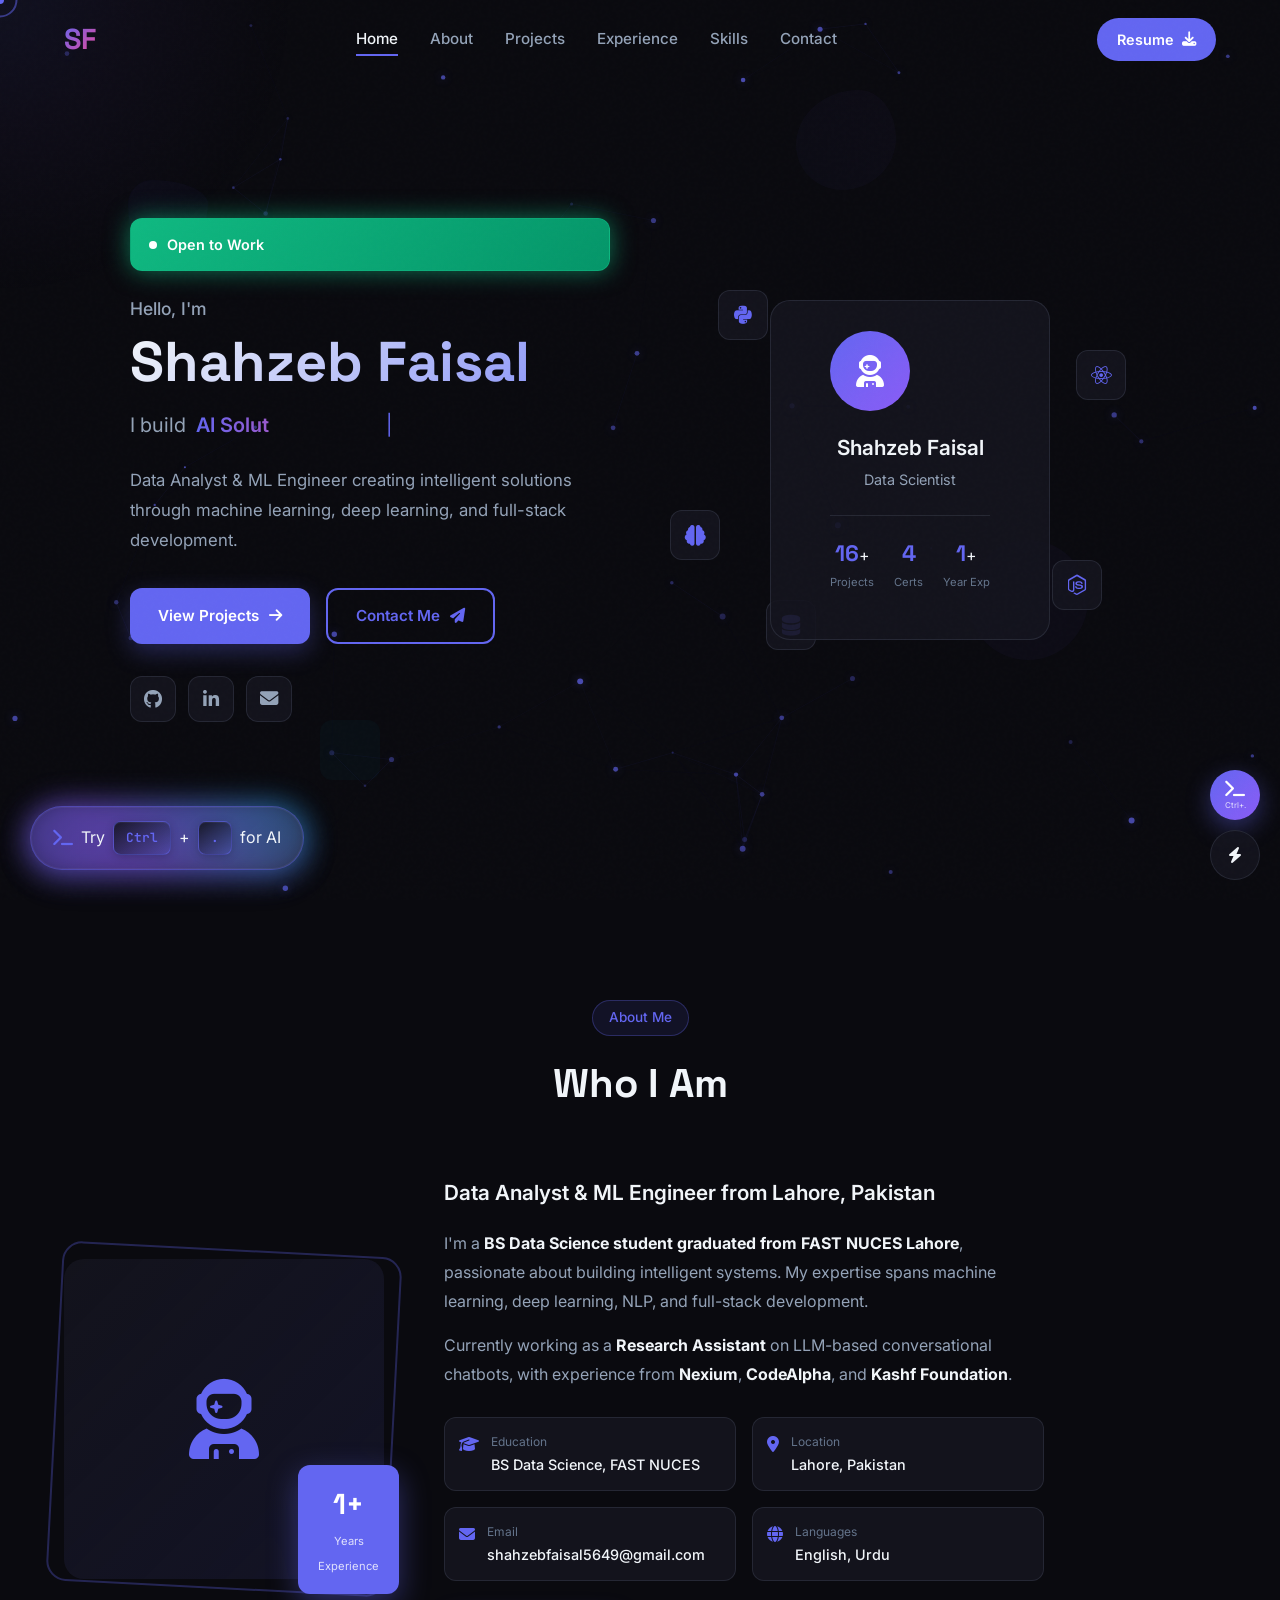
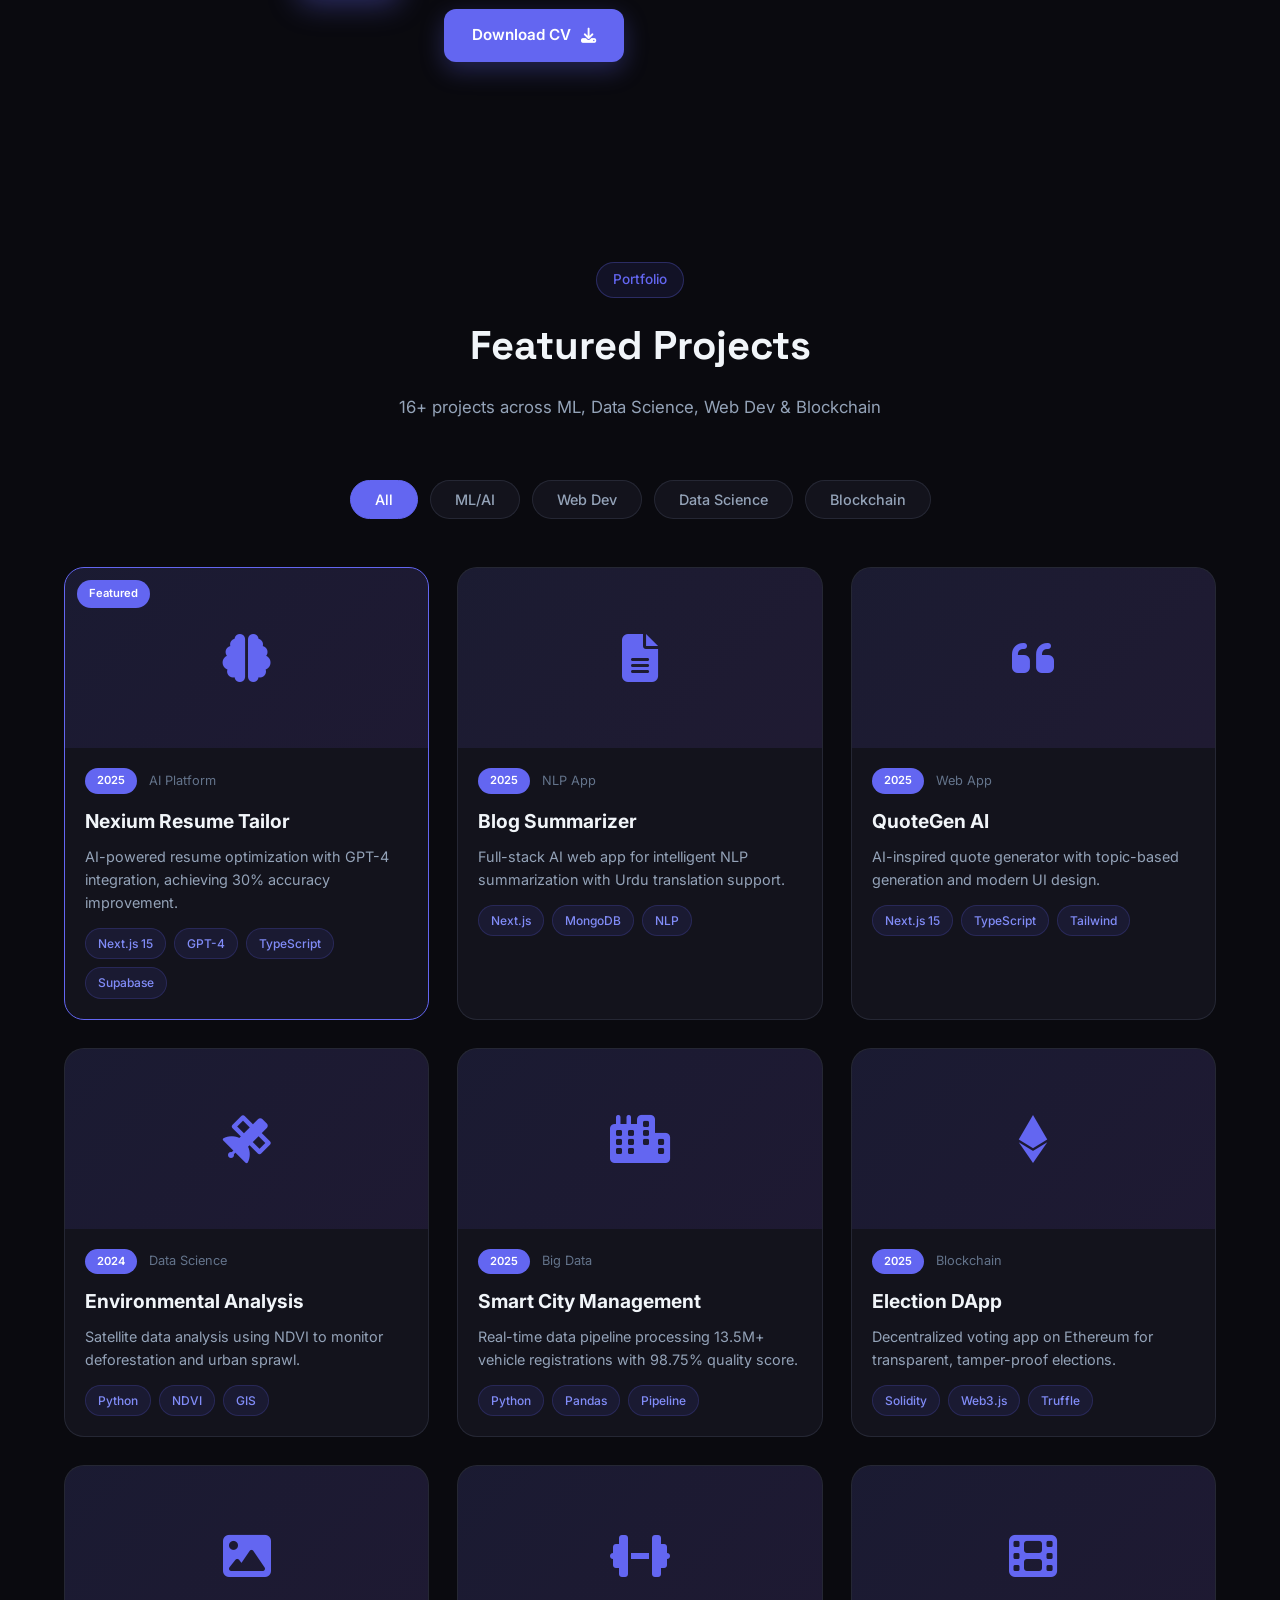
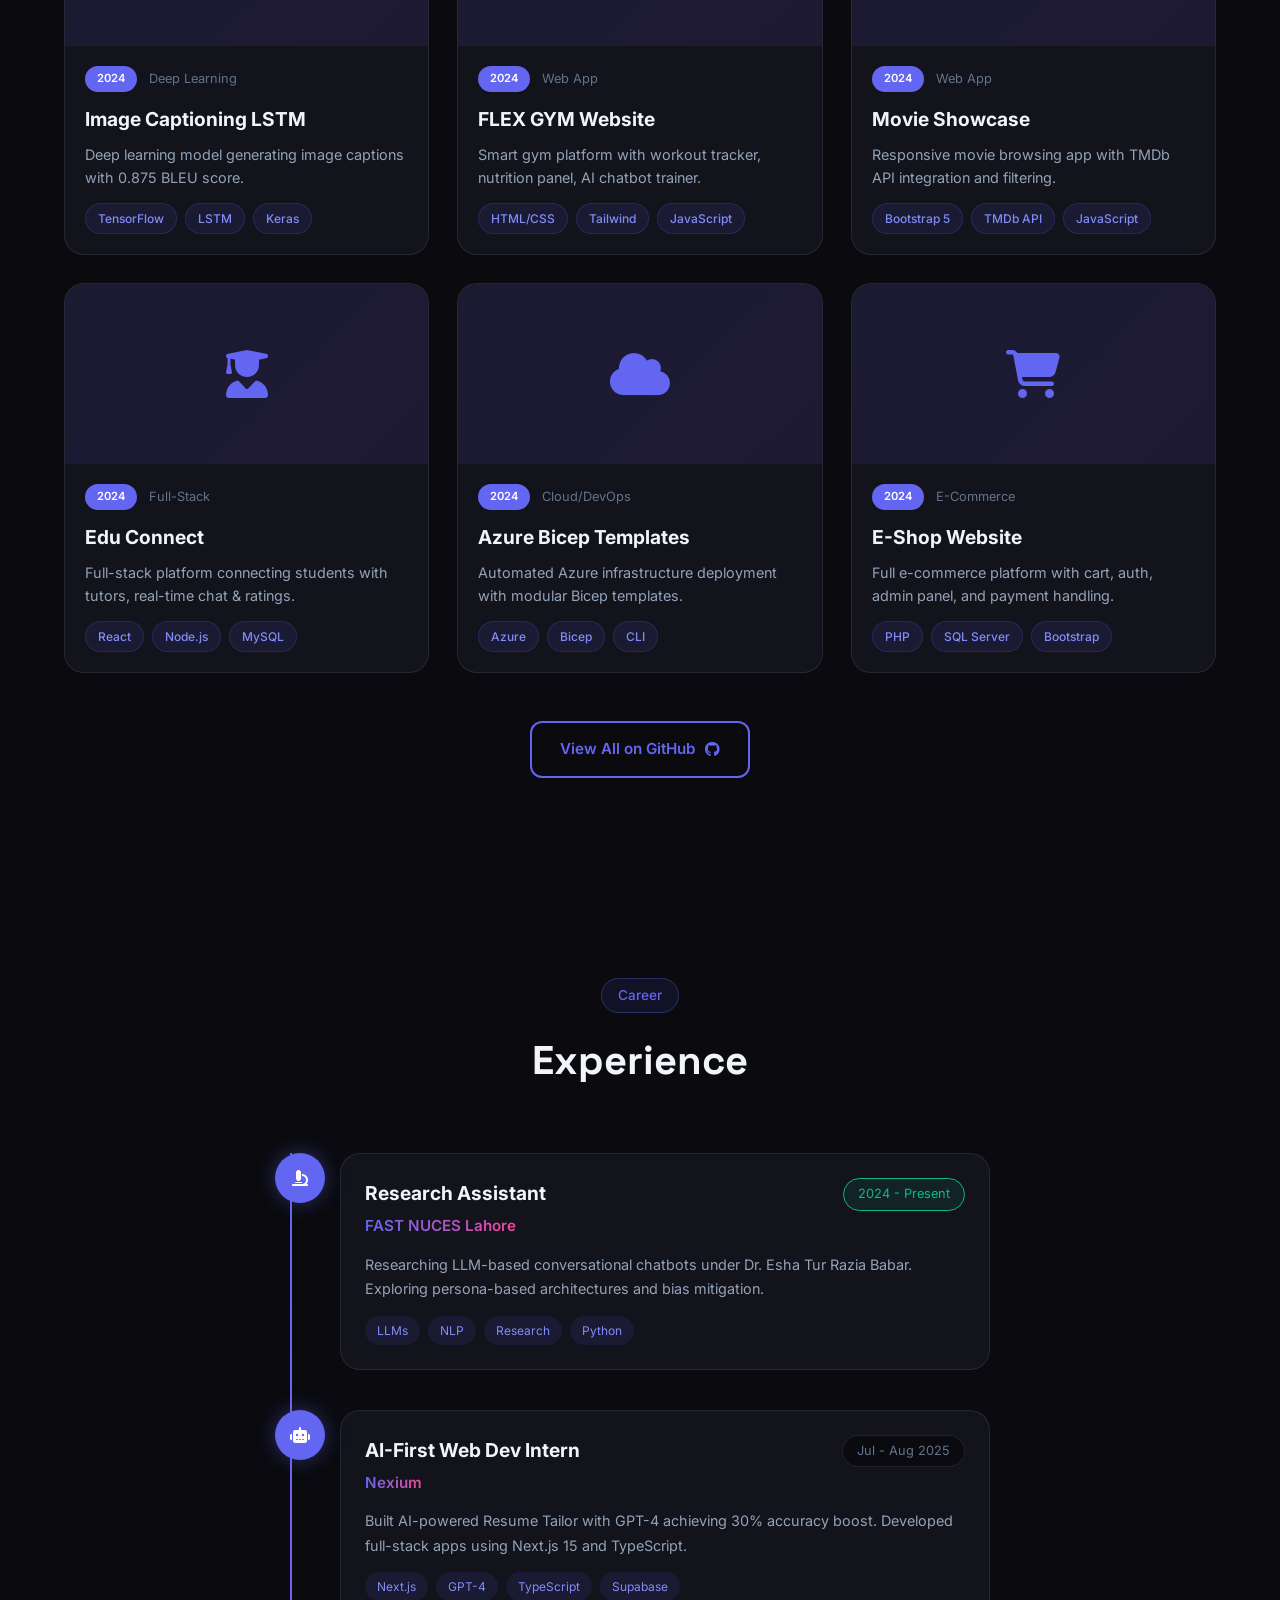
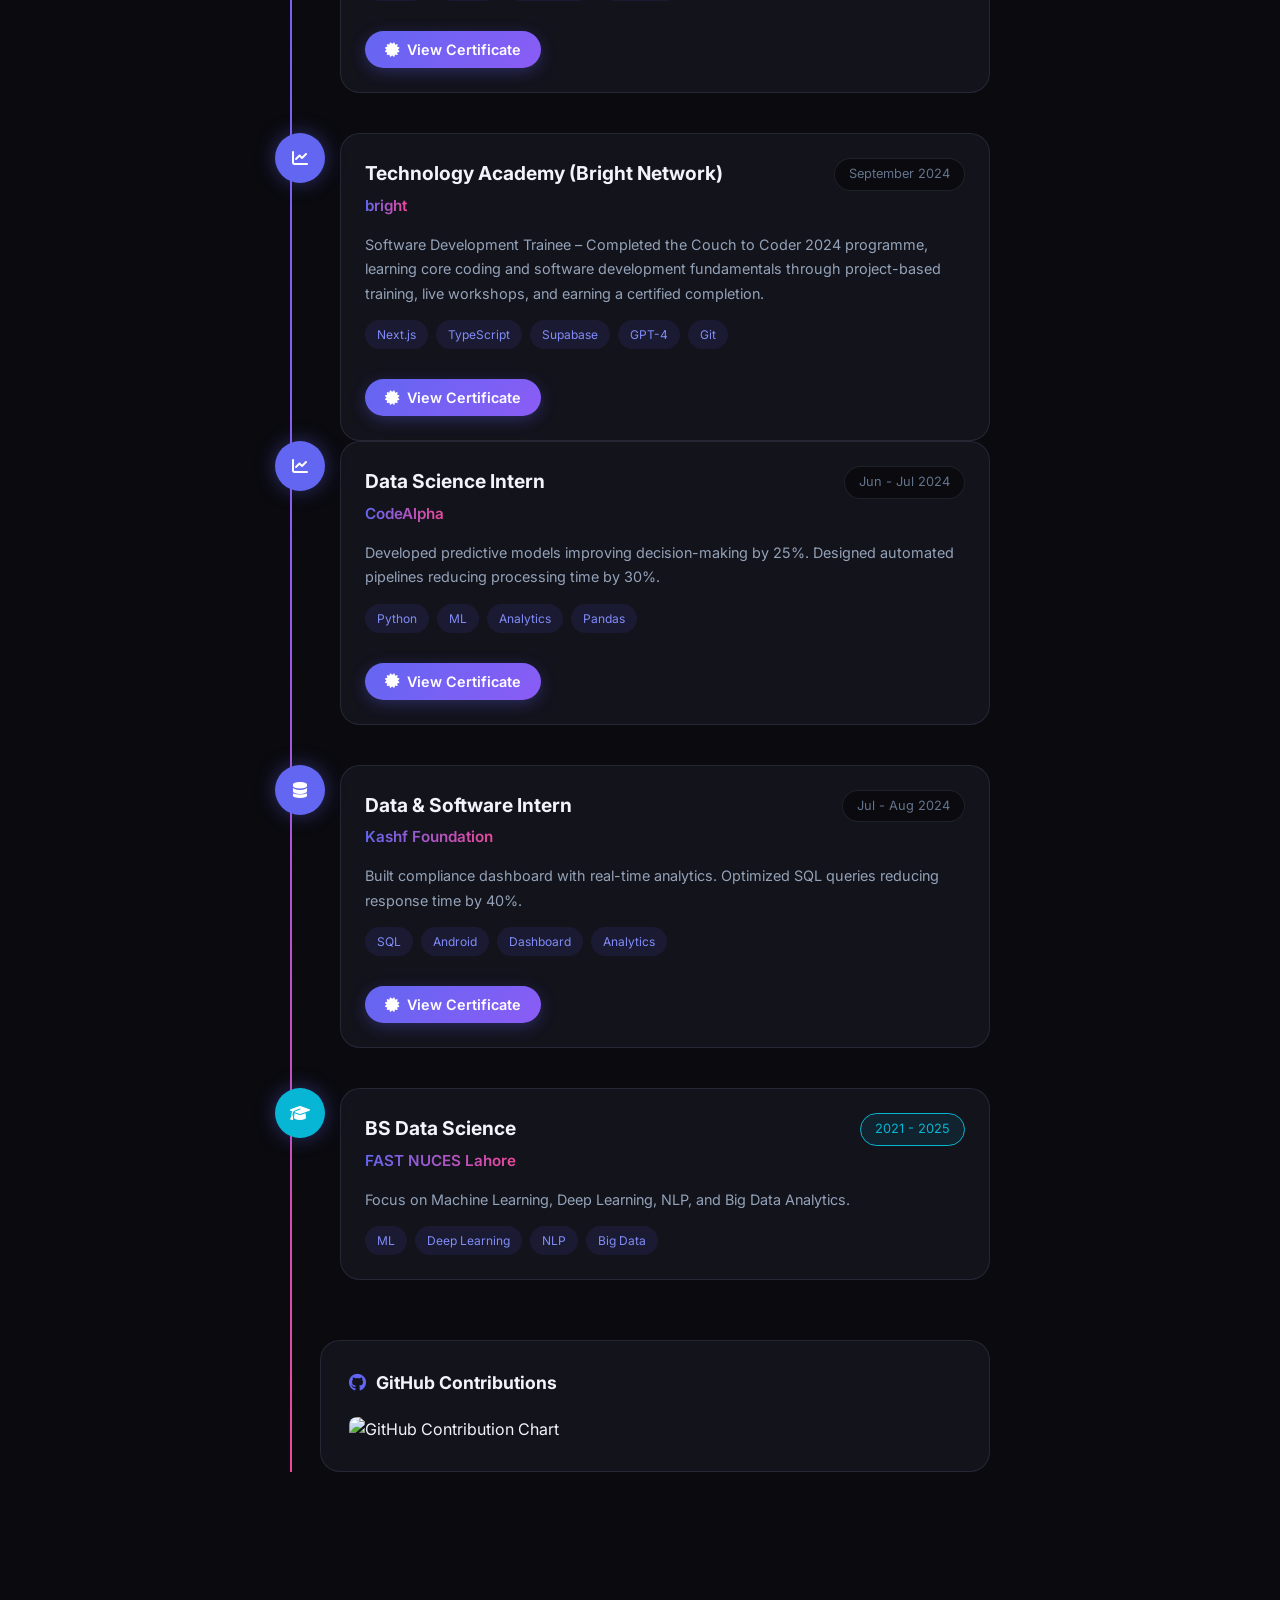
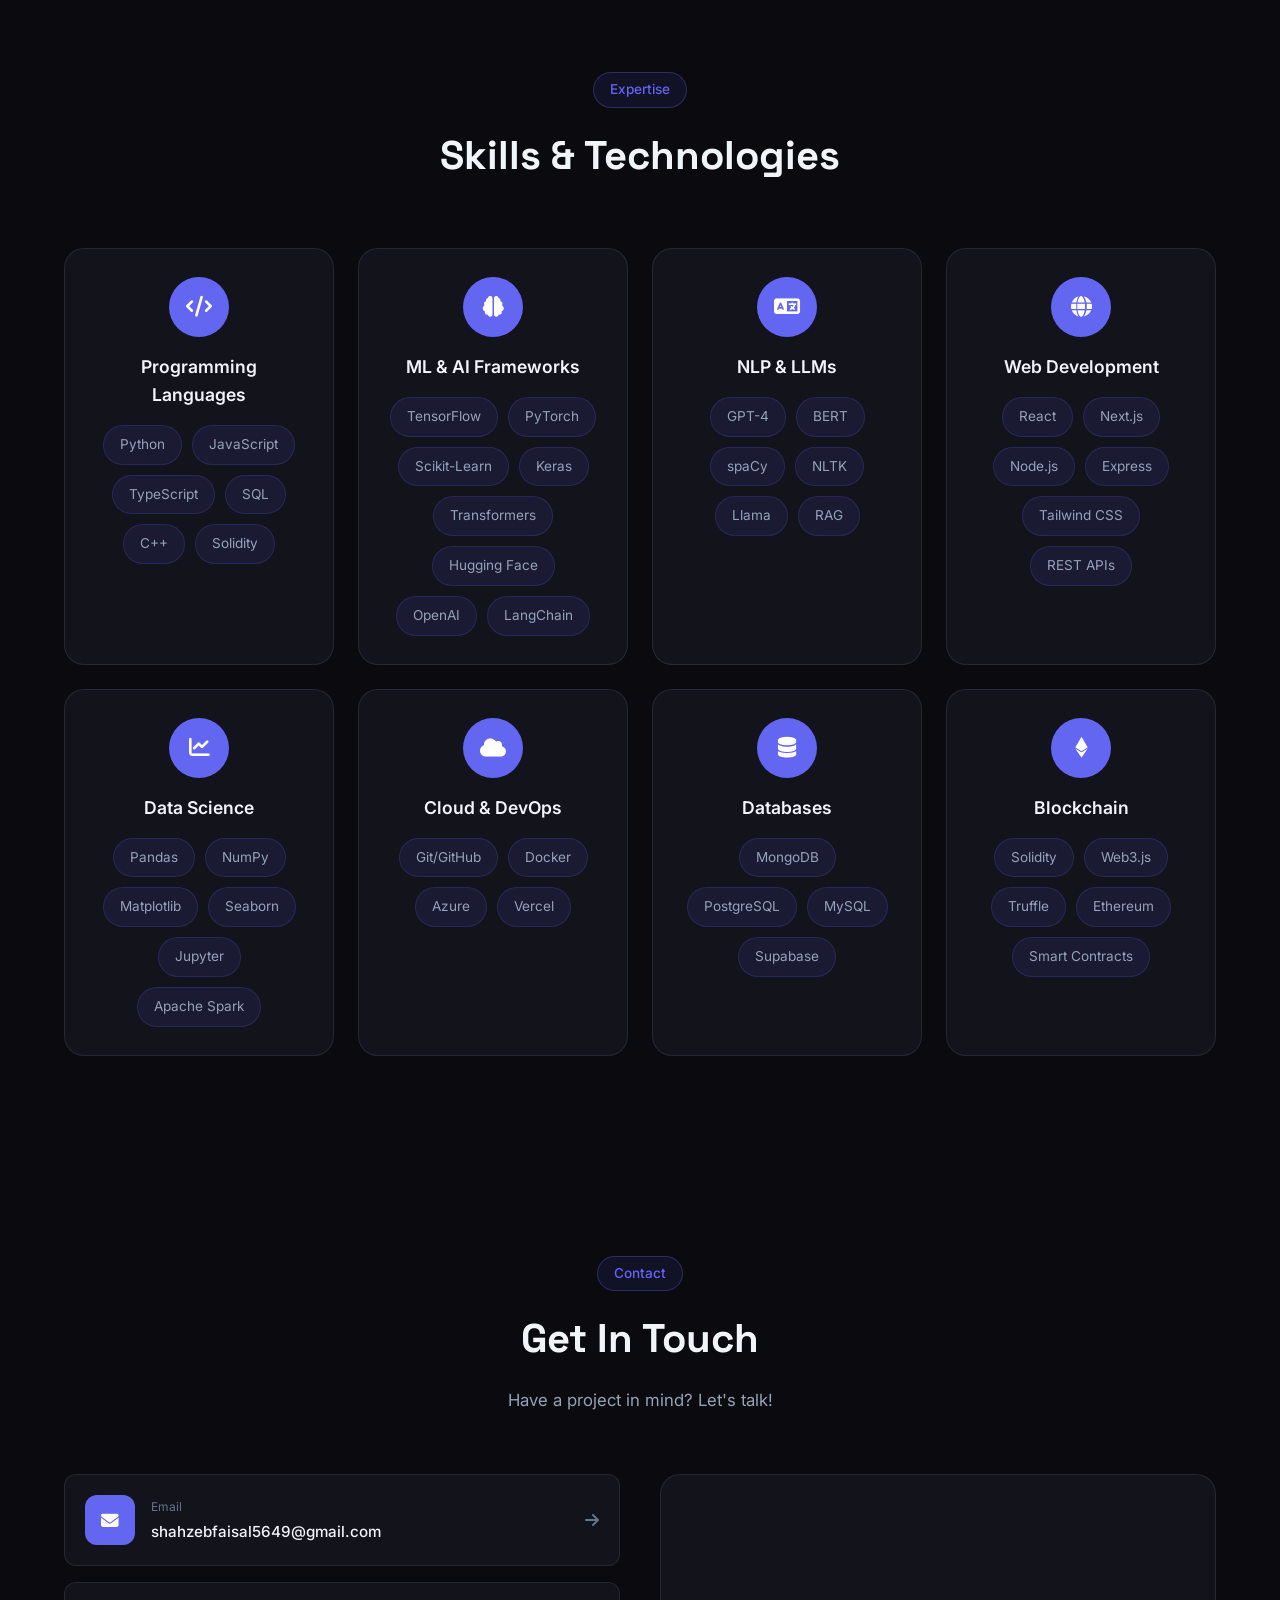
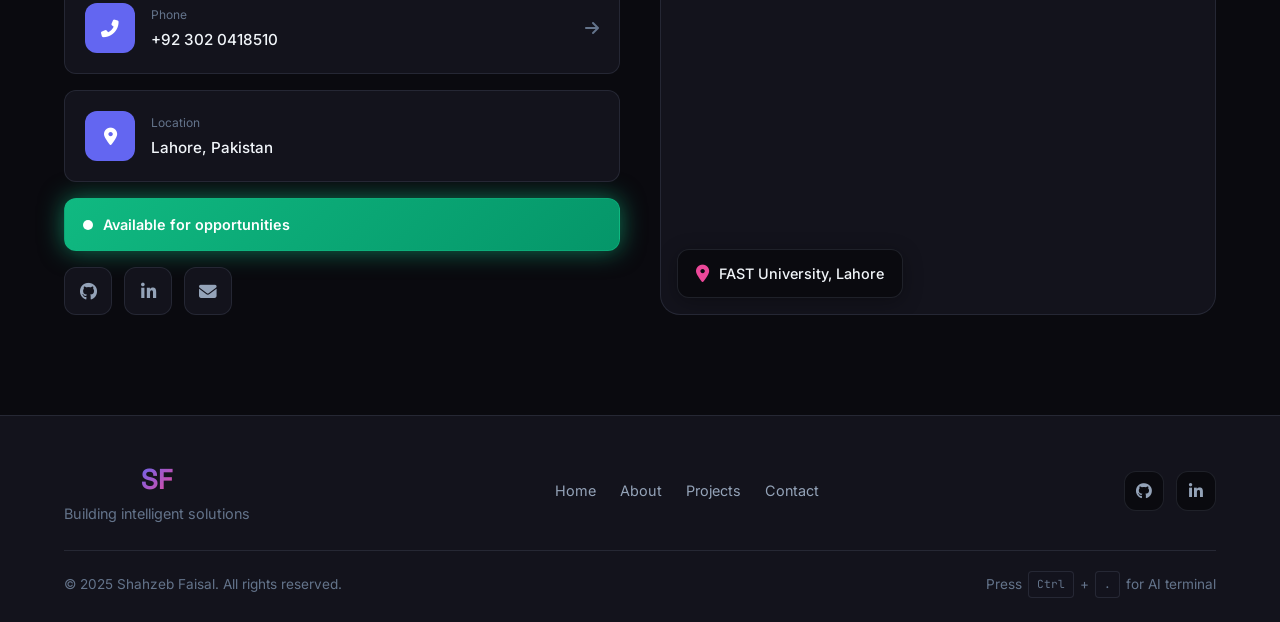
==== commit 9fd53c3a: "Update portfolio files" ====
--- a/index.html
+++ b/index.html
@@ -1,3 +1,4 @@
+<!-- Index.html -->
 <!DOCTYPE html>
 <html lang="en">
 <head>
@@ -690,7 +691,25 @@
                             <div class="tags"><span>Next.js</span><span>GPT-4</span><span>TypeScript</span><span>Supabase</span></div>
                         </div>
                     </div>
-                    
+                    <div class="timeline-item">
+                        <div class="timeline-marker"><i class="fas fa-chart-line"></i></div>
+                        <div class="timeline-content">
+                            <div class="timeline-header">
+                                <div>
+                                    <h3>Technology Academy (Bright Network)</h3>
+                                    <span class="company">bright</span>
+                                </div>
+                                <span class="date">September 2024</span>
+                            </div>
+                            <p>Software Development Trainee – Completed the Couch to Coder 2024 programme, learning core coding and software development fundamentals through project-based training, live workshops, and earning a certified completion.</p>
+                        <div class="tags">
+                        <span>Next.js</span>
+                        <span>TypeScript</span>
+                        <span>Supabase</span>
+                        <span>GPT-4</span>
+                        <span>Git</span>
+                        </div>
+                    </div>
                     <div class="timeline-item">
                         <div class="timeline-marker"><i class="fas fa-chart-line"></i></div>
                         <div class="timeline-content">
@@ -987,5 +1006,26 @@
 
     <!-- Scripts -->
     <script src="Scripts/Main.js" defer></script>
+
+    <!-- ═══════════════════════════════════════════════════════════
+     CERTIFICATE MODAL - Add this before </body> in index.html
+     ═══════════════════════════════════════════════════════════ -->
+
+<!-- Certificate Modal -->
+<div id="certificate-modal" class="certificate-modal">
+        <span class="certificate-close">&times;</span>
+        <div class="certificate-modal-content">
+          <img id="certificate-image" alt="Certificate">
+          <div class="certificate-info">
+            <h3 id="certificate-title"></h3>
+            <p id="certificate-issuer"></p>
+            <p id="certificate-date"></p>
+            <button id="download-certificate">
+              <i class="fas fa-download"></i> Download
+            </button>
+          </div>
+        </div>
+      </div>
+
 </body>
 </html>
--- a/Styles/Main.css
+++ b/Styles/Main.css
@@ -1,7 +1,5 @@
 /* ═══════════════════════════════════════════════════════════
-   PORTFOLIO CSS - OPTIMIZED & PERFORMANCE FOCUSED
-   Version 6.0 - Mobile Optimized with ALL Fixes Applied
-   All PageSpeed Issues Fixed + Mobile Patches Integrated
+   Main.css
    ═══════════════════════════════════════════════════════════ */
 
 /* ═══════════ CSS VARIABLES ═══════════ */
@@ -2032,4 +2030,210 @@
         display: none !important; 
     }
     body { background: white; color: black; }
-}+}
+
+/* Certificate Modal */
+.certificate-modal {
+    display: none;
+    position: fixed;
+    z-index: 10001;
+    inset: 0;
+    background: rgba(0, 0, 0, 0.95);
+    backdrop-filter: blur(5px);
+    animation: fadeIn 0.3s ease;
+}
+
+.certificate-modal-content {
+    position: relative;
+    margin: 3% auto;
+    max-width: 95%;
+    width: 900px;
+    max-height: 90vh;
+    background: var(--bg-card);
+    border: 1px solid var(--border);
+    border-radius: var(--radius-lg);
+    padding: 30px;
+    animation: slideInDown 0.4s ease;
+    overflow-y: auto;
+    box-shadow: 0 20px 60px rgba(0, 0, 0, 0.5);
+}
+
+.certificate-close {
+    position: absolute;
+    top: 15px;
+    right: 25px;
+    font-size: 40px;
+    font-weight: bold;
+    color: var(--text);
+    cursor: pointer;
+    z-index: 2;
+    transition: all 0.3s;
+    line-height: 1;
+    width: 40px;
+    height: 40px;
+    display: flex;
+    align-items: center;
+    justify-content: center;
+    border-radius: 50%;
+    background: rgba(255, 255, 255, 0.1);
+}
+
+.certificate-close:hover {
+    color: var(--primary);
+    background: rgba(99, 102, 241, 0.2);
+    transform: rotate(90deg);
+}
+
+.certificate-display {
+    width: 100%;
+    margin-bottom: 25px;
+    background: white;
+    padding: 15px;
+    border-radius: var(--radius);
+    box-shadow: 0 10px 40px rgba(0, 0, 0, 0.3);
+}
+
+#certificate-image {
+    width: 100%;
+    height: auto;
+    max-height: 65vh;
+    object-fit: contain;
+    border-radius: 8px;
+    display: block;
+}
+
+.certificate-info {
+    text-align: center;
+    padding: 20px;
+}
+
+.certificate-info h3 {
+    font-size: 1.5rem;
+    font-weight: 700;
+    color: var(--text);
+    margin-bottom: 15px;
+}
+
+.certificate-info p {
+    display: flex;
+    align-items: center;
+    justify-content: center;
+    gap: 10px;
+    font-size: 1rem;
+    color: var(--text-secondary);
+    margin: 10px 0;
+}
+
+.certificate-info i {
+    color: var(--primary);
+}
+
+.download-certificate-btn {
+    display: inline-flex;
+    align-items: center;
+    gap: 10px;
+    padding: 12px 28px;
+    margin-top: 20px;
+    background: var(--primary);
+    color: white;
+    border: none;
+    border-radius: var(--radius);
+    font-weight: 600;
+    font-size: 0.95rem;
+    cursor: pointer;
+    transition: var(--transition);
+}
+
+.download-certificate-btn:hover {
+    background: var(--primary-dark);
+    transform: translateY(-2px);
+    box-shadow: 0 5px 20px rgba(99, 102, 241, 0.4);
+}
+
+/* View Certificate Button */
+.view-certificate-btn {
+    display: inline-flex;
+    align-items: center;
+    gap: 8px;
+    padding: 10px 20px;
+    margin-top: 15px;
+    background: linear-gradient(135deg, var(--primary), var(--secondary));
+    color: white;
+    border: none;
+    border-radius: 25px;
+    font-weight: 600;
+    font-size: 0.9rem;
+    cursor: pointer;
+    transition: all 0.3s;
+    box-shadow: 0 4px 15px rgba(99, 102, 241, 0.3);
+}
+
+.view-certificate-btn:hover {
+    transform: translateY(-3px);
+    box-shadow: 0 6px 25px rgba(99, 102, 241, 0.5);
+}
+
+.view-certificate-btn i {
+    animation: certBounce 2s ease-in-out infinite;
+}
+
+@keyframes certBounce {
+    0%, 100% { transform: scale(1); }
+    50% { transform: scale(1.2); }
+}
+
+/* Mobile Responsive */
+@media (max-width: 768px) {
+    .certificate-modal-content {
+        margin: 5% auto;
+        padding: 20px 15px;
+        max-width: 98%;
+        width: 98%;
+    }
+    
+    .certificate-close {
+        top: 10px;
+        right: 15px;
+        font-size: 30px;
+        width: 35px;
+        height: 35px;
+    }
+    
+    .certificate-display {
+        padding: 10px;
+    }
+    
+    #certificate-image {
+        max-height: 50vh;
+    }
+    
+    .certificate-info h3 {
+        font-size: 1.2rem;
+    }
+    
+    .certificate-info p {
+        font-size: 0.9rem;
+    }
+    
+    .download-certificate-btn {
+        padding: 10px 20px;
+        font-size: 0.85rem;
+    }
+}
+
+@keyframes fadeIn {
+    from { opacity: 0; }
+    to { opacity: 1; }
+}
+
+@keyframes slideInDown {
+    from { 
+        transform: translateY(-100px);
+        opacity: 0;
+    }
+    to { 
+        transform: translateY(0);
+        opacity: 1;
+    }
+}
+
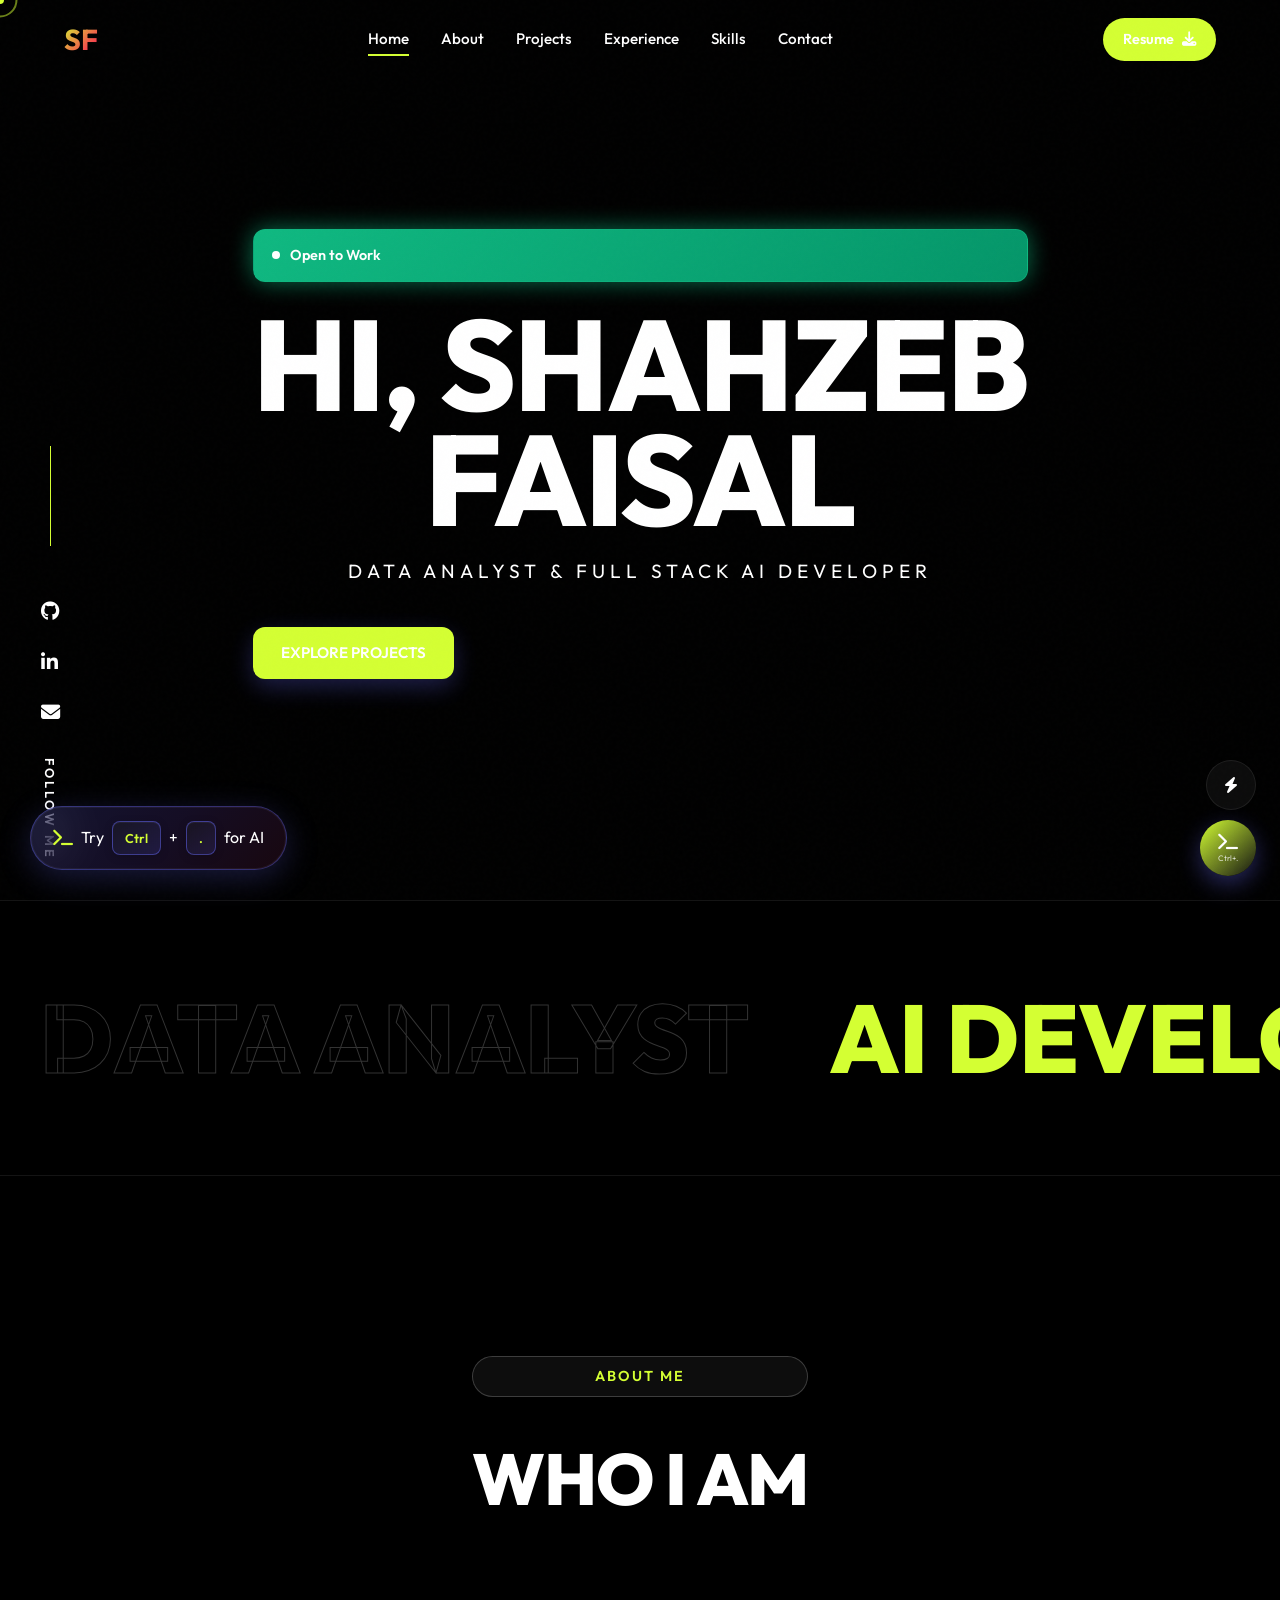
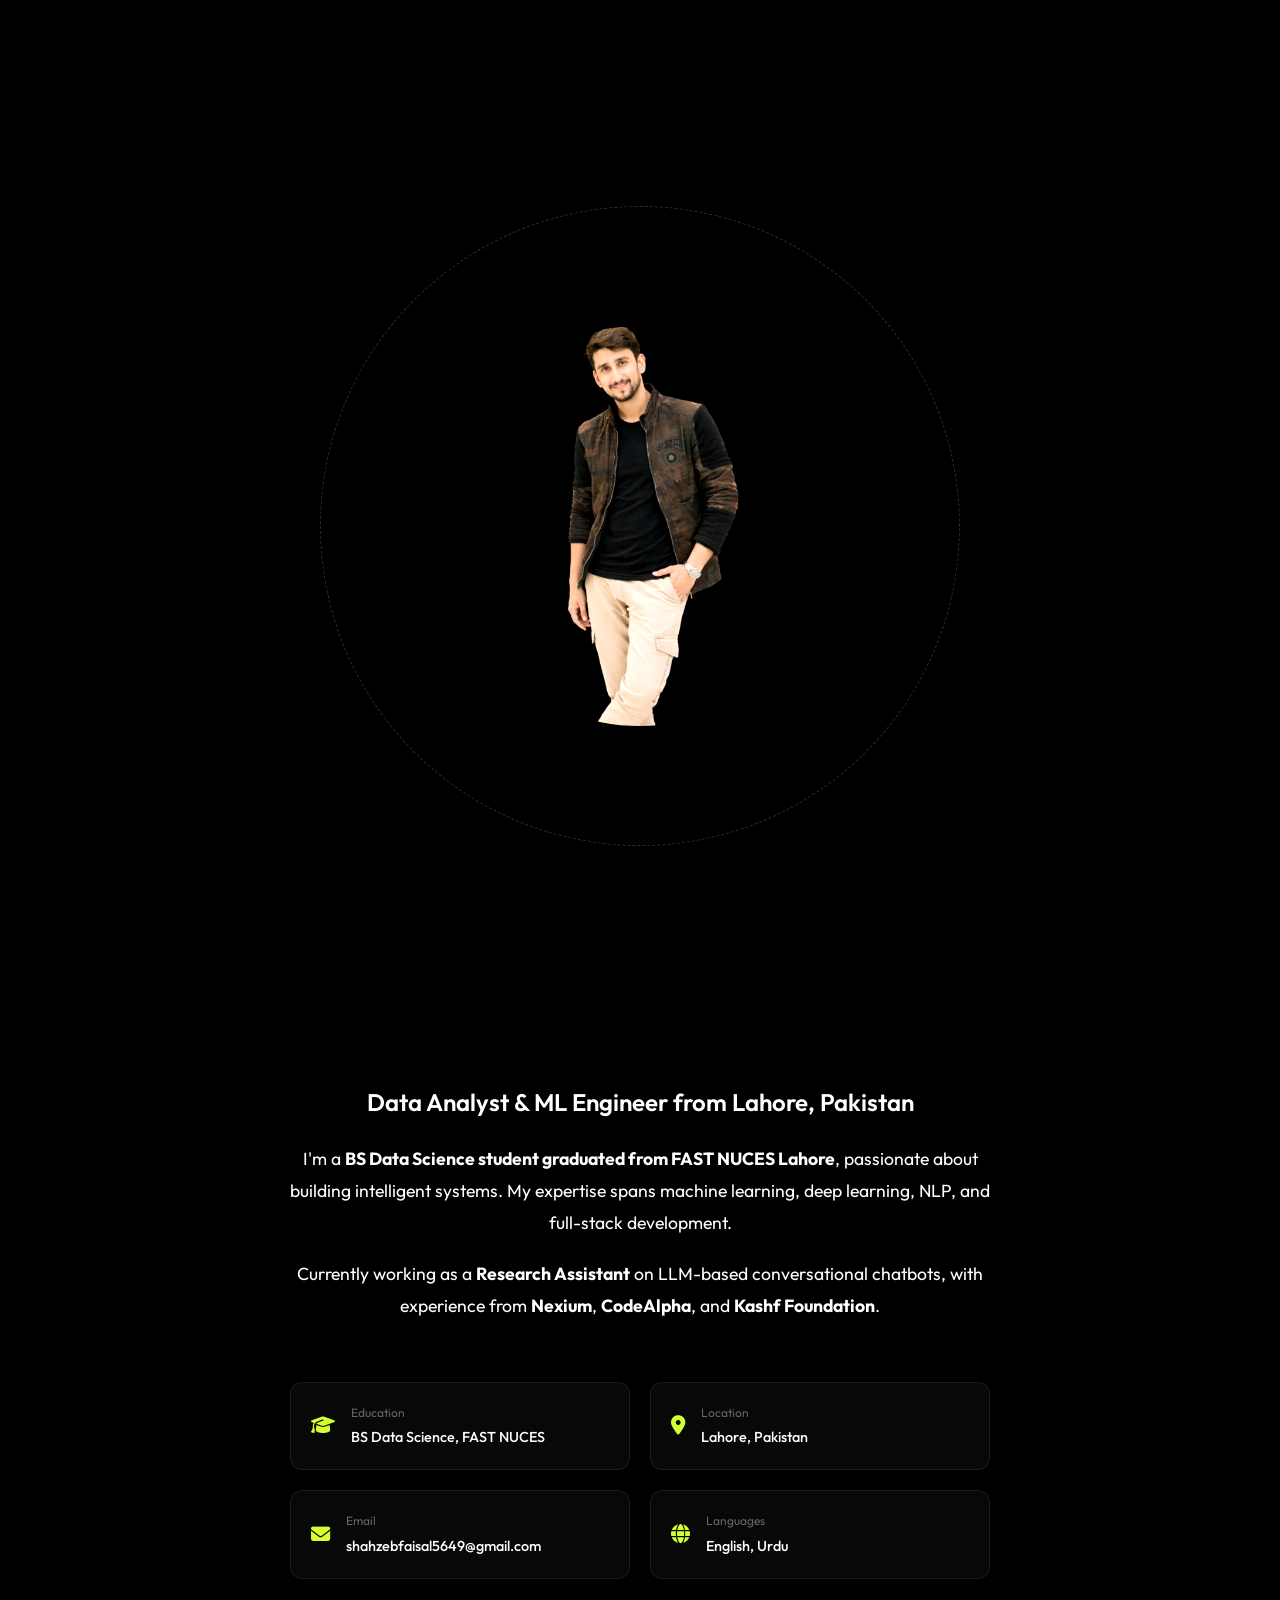
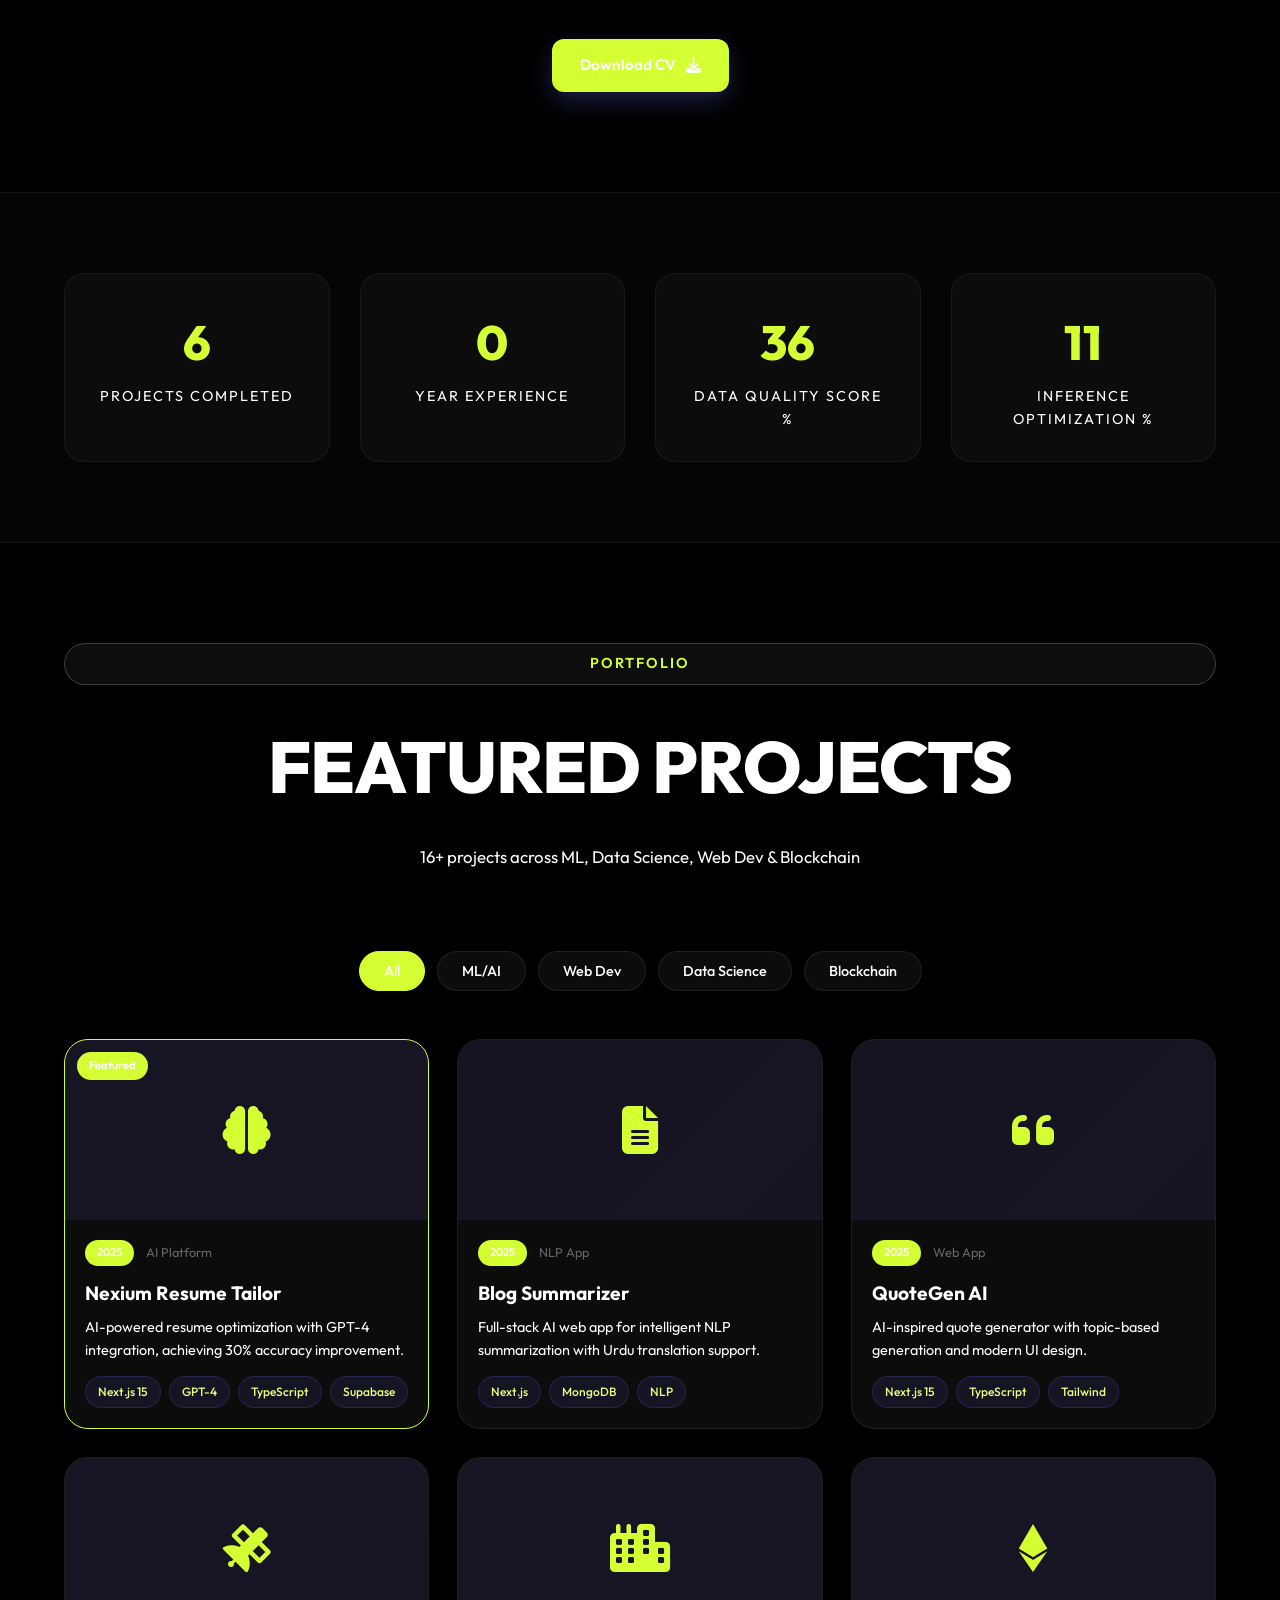
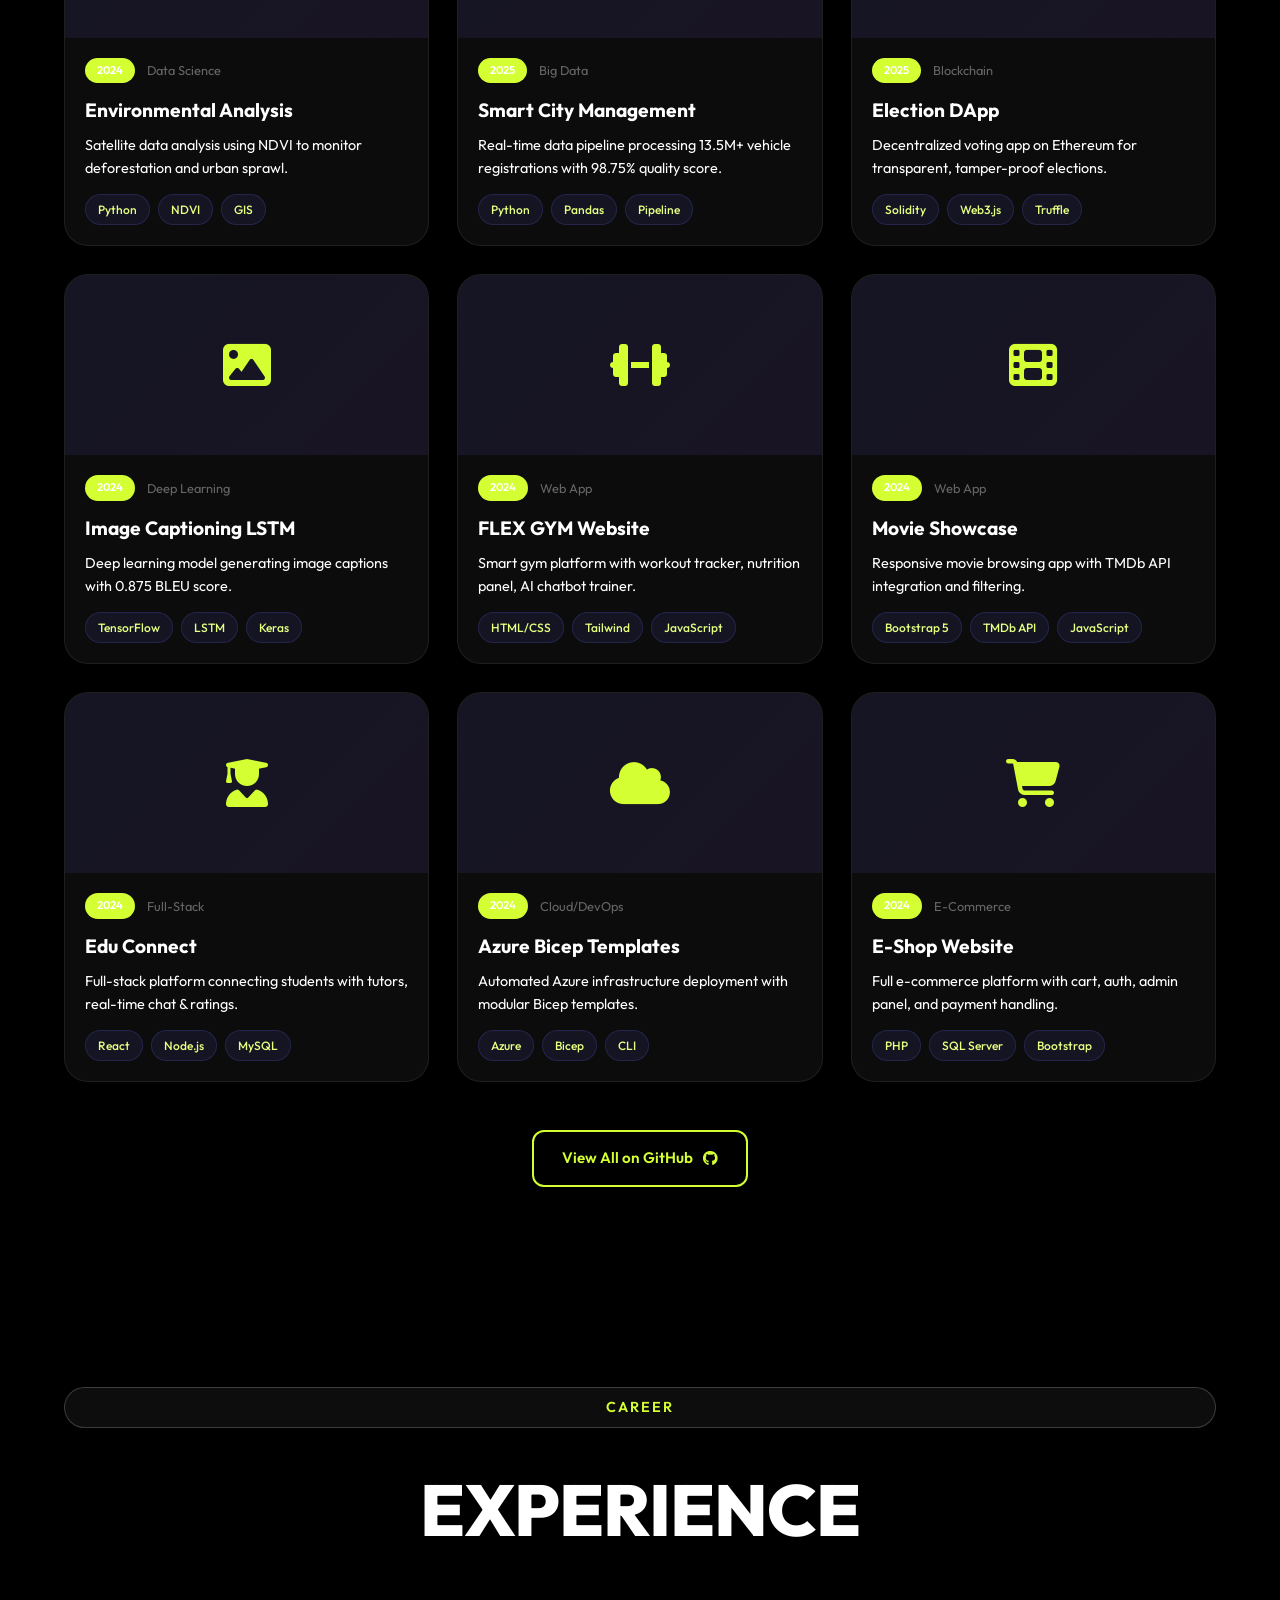
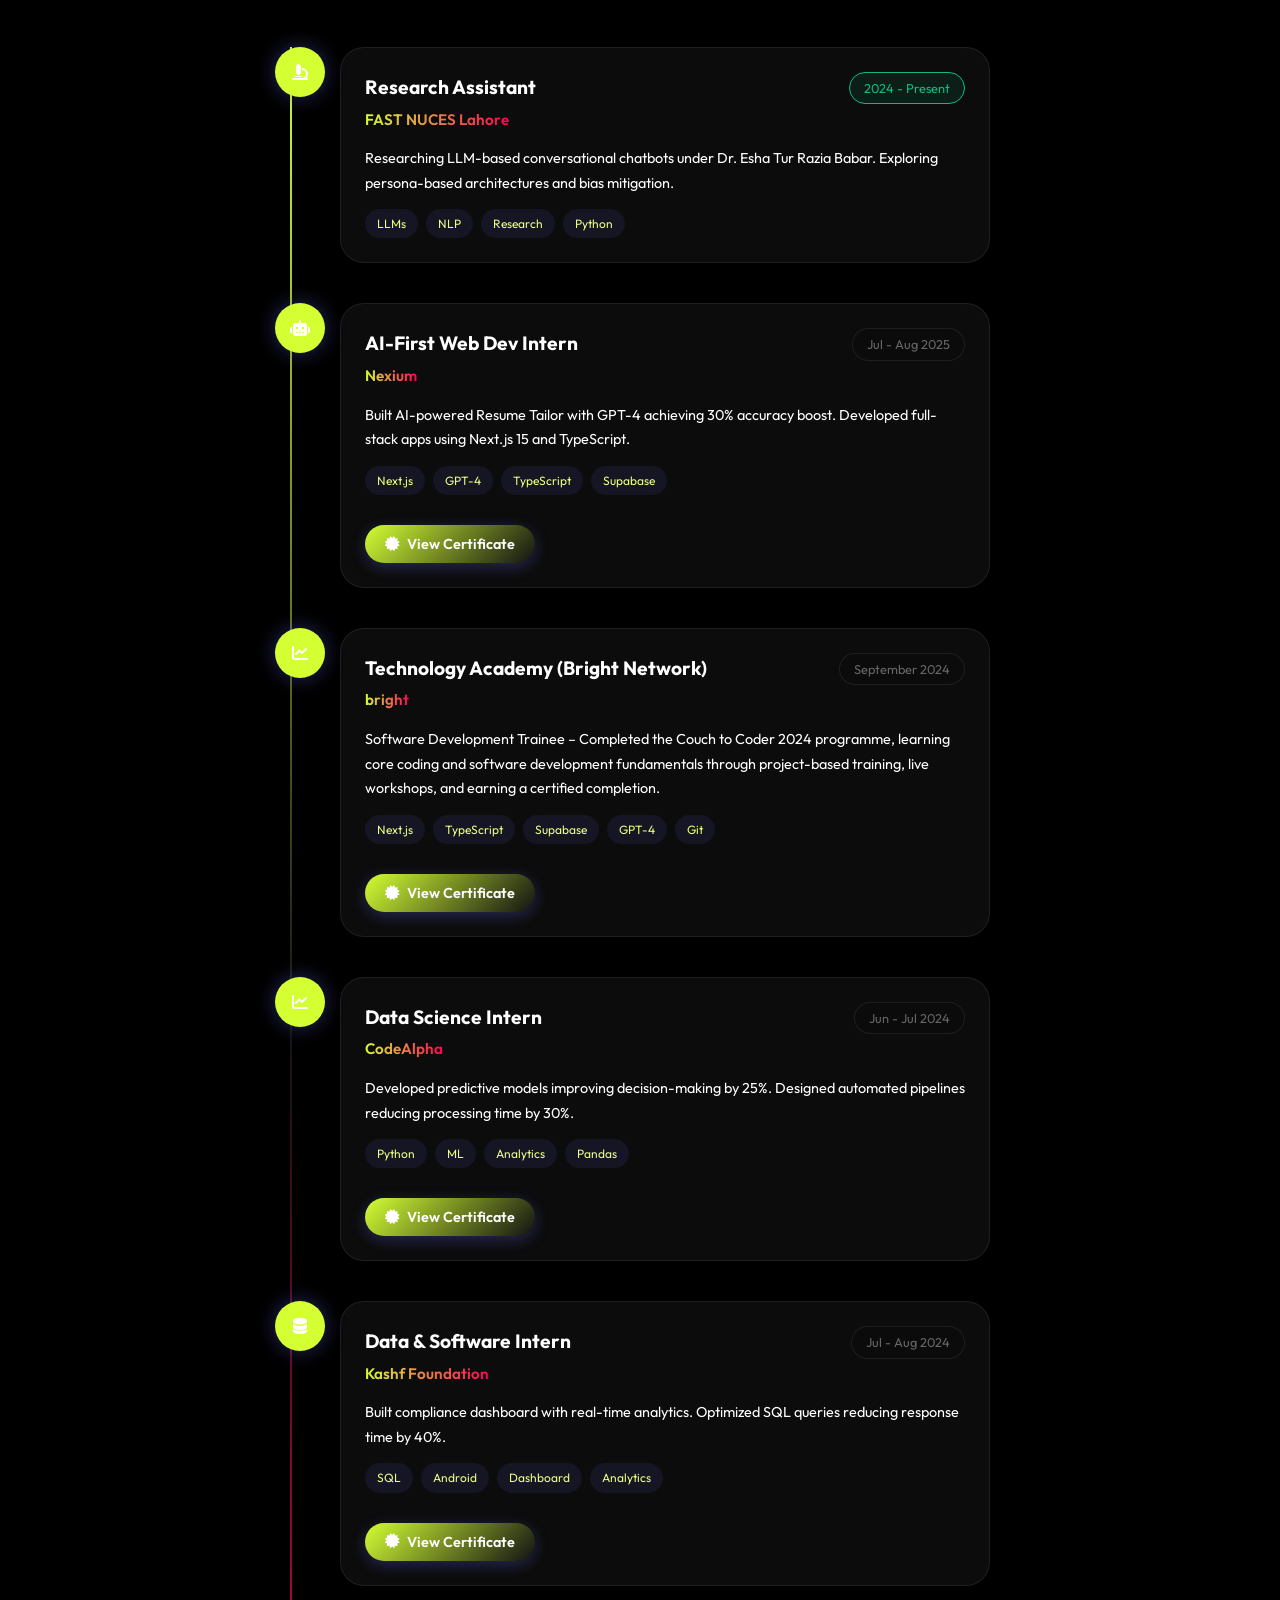
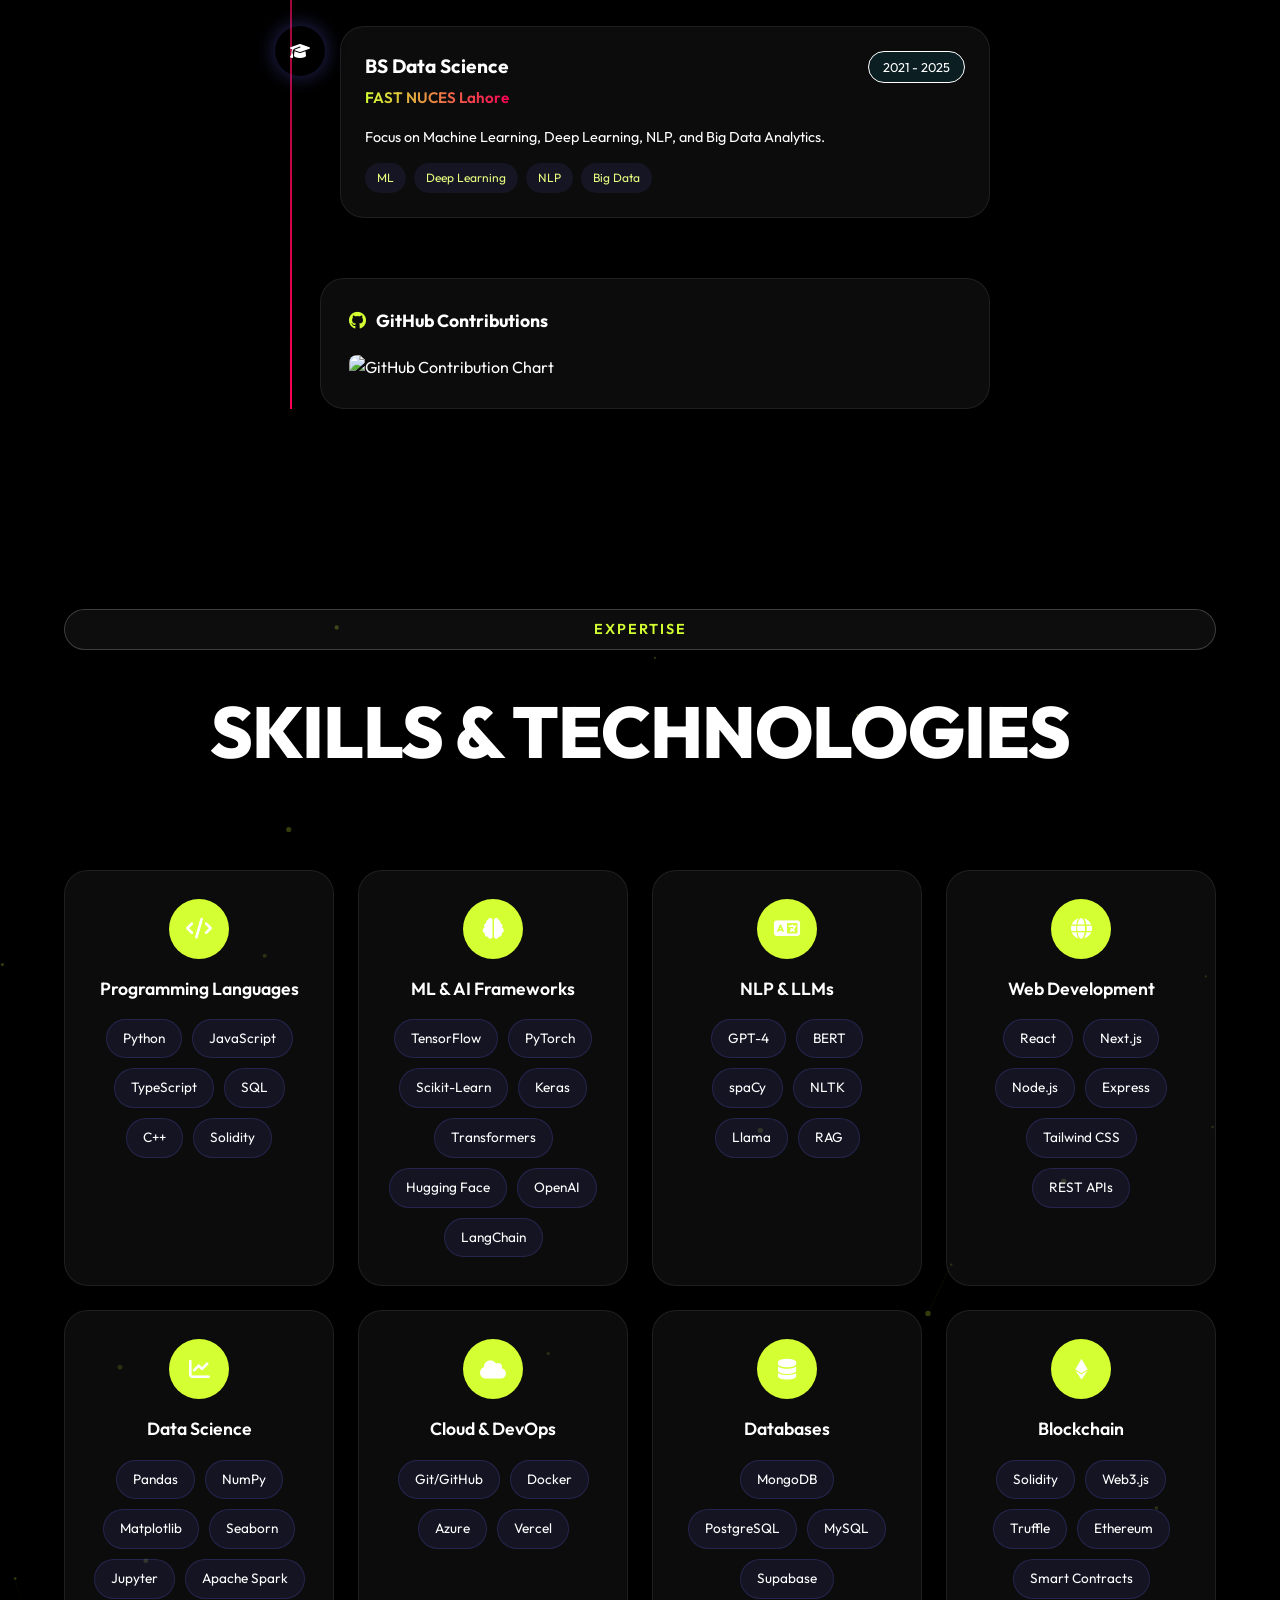
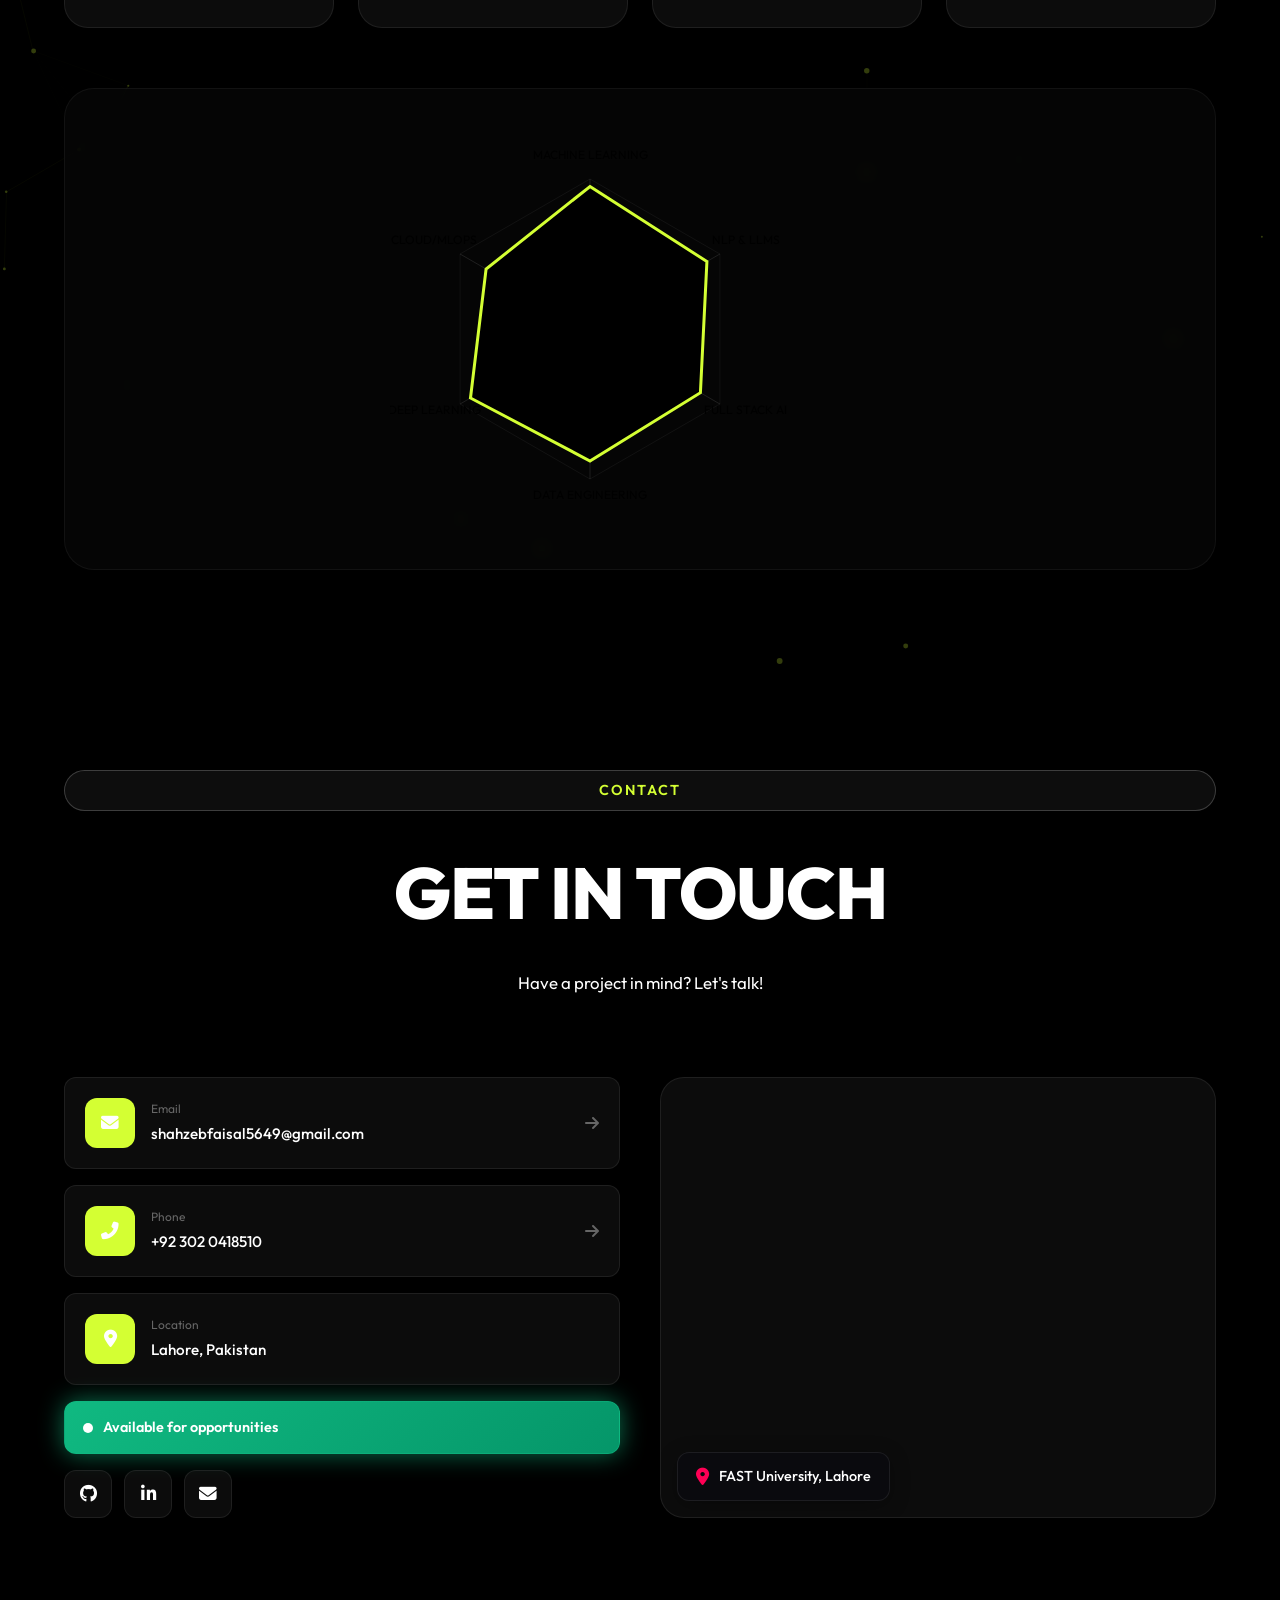
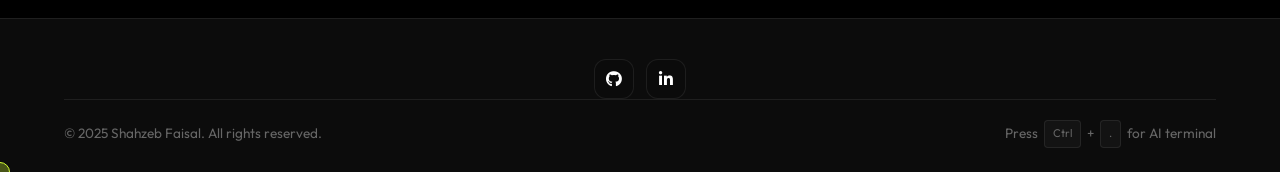
==== commit ed63f671: "Fix project card overlap issue and update portfolio - Fix CSS conflict causing project cards to over" ====
--- a/index.html
+++ b/index.html
@@ -1,35 +1,71 @@
 <!-- Index.html -->
 <!DOCTYPE html>
 <html lang="en">
+
 <head>
     <meta charset="UTF-8">
     <meta name="viewport" content="width=device-width, initial-scale=1.0">
-    <meta name="description" content="Shahzeb Faisal - Data Scientist & ML Engineer Portfolio">
+    <meta name="description"
+        content="Shahzeb Faisal - Data Analyst & Full Stack AI Developer Portfolio. Specializing in ML, Deep Learning, and NLP.">
+    <meta name="keywords" content="Data Analyst, AI Developer, ML Engineer, NLP, Full Stack Developer, Shahzeb Faisal">
     <meta name="author" content="Shahzeb Faisal">
-    <meta name="theme-color" content="#6366f1">
-    <title>Shahzeb Faisal | Data Scientist & ML Engineer</title>
-    
+    <meta property="og:title" content="Shahzeb Faisal | Data Analyst & AI Developer">
+    <meta property="og:description"
+        content="Portfolio of Shahzeb Faisal, showcasing projects in AI, ML, and Full Stack Development.">
+    <meta property="og:image" content="Images/profile-pic.png">
+    <meta name="theme-color" content="#cbff00">
+    <title>Shahzeb Faisal | Data Analyst & Full Stack AI Developer</title>
+
     <!-- Preconnect for performance -->
     <link rel="preconnect" href="https://fonts.googleapis.com">
     <link rel="preconnect" href="https://fonts.gstatic.com" crossorigin>
-    
+
     <!-- Optimized Fonts -->
-    <link href="https://fonts.googleapis.com/css2?family=Inter:wght@300;400;500;600;700&family=Space+Grotesk:wght@400;500;600;700&family=JetBrains+Mono:wght@400;500&display=swap" rel="stylesheet">
-    
+    <link
+        href="https://fonts.googleapis.com/css2?family=Inter:wght@300;400;500;600;700&family=Space+Grotesk:wght@400;500;600;700&family=Outfit:wght@300;400;500;600;700;800&family=JetBrains+Mono:wght@400;500&display=swap"
+        rel="stylesheet">
+
     <!-- Font Awesome - Deferred -->
-    <link rel="stylesheet" href="https://cdnjs.cloudflare.com/ajax/libs/font-awesome/6.5.1/css/all.min.css" media="print" onload="this.media='all'">
-    
+    <link rel="stylesheet" href="https://cdnjs.cloudflare.com/ajax/libs/font-awesome/6.5.1/css/all.min.css"
+        media="print" onload="this.media='all'">
+
     <!-- Main CSS -->
     <link rel="stylesheet" href="Styles/Main.css">
-    
+
+    <!-- Core Scripts -->
+    <script src="https://cdnjs.cloudflare.com/ajax/libs/three.js/r128/three.min.js"></script>
+    <script src="https://cdnjs.cloudflare.com/ajax/libs/gsap/3.12.5/gsap.min.js"></script>
+    <script src="https://cdnjs.cloudflare.com/ajax/libs/gsap/3.12.5/ScrollTrigger.min.js"></script>
+
     <!-- Critical CSS Inline -->
     <style>
         /* Critical CSS for above-the-fold content */
-        body { margin: 0; background: #0a0a0f; color: #f1f5f9; font-family: 'Inter', sans-serif; }
-        #preloader { position: fixed; inset: 0; background: #0a0a0f; z-index: 99999; display: flex; align-items: center; justify-content: center; }
-        .hero { min-height: 100vh; display: flex; align-items: center; padding: 100px 0 60px; }
+        body {
+            margin: 0;
+            background: #000000;
+            color: #ffffff;
+            font-family: 'Outfit', sans-serif;
+        }
+
+        #preloader {
+            position: fixed;
+            inset: 0;
+            background: #000000;
+            z-index: 99999;
+            display: flex;
+            align-items: center;
+            justify-content: center;
+        }
+
+        .hero {
+            min-height: 100vh;
+            display: flex;
+            align-items: center;
+            padding: 100px 0 60px;
+        }
     </style>
 </head>
+
 <body>
     <!-- Preloader -->
     <div id="preloader">
@@ -92,7 +128,8 @@
                 </div>
                 <div class="terminal-input-line">
                     <span class="prompt">❯</span>
-                    <input type="text" id="term-input" autocomplete="off" spellcheck="false" placeholder="Type 'help' or ask AI anything...">
+                    <input type="text" id="term-input" autocomplete="off" spellcheck="false"
+                        placeholder="Type 'help' or ask AI anything...">
                     <button class="voice-btn" id="voice-btn" title="Voice Input (Beta)">
                         <i class="fas fa-microphone"></i>
                     </button>
@@ -130,7 +167,7 @@
             <a href="#home" class="logo">
                 <span class="logo-text">SF</span>
             </a>
-            
+
             <ul class="nav-menu" id="nav-menu">
                 <li><a href="#home" class="nav-link active">Home</a></li>
                 <li><a href="#about" class="nav-link">About</a></li>
@@ -139,7 +176,7 @@
                 <li><a href="#skills" class="nav-link">Skills</a></li>
                 <li><a href="#contact" class="nav-link">Contact</a></li>
             </ul>
-            
+
             <div class="nav-right">
                 <a href="resume.pdf" class="nav-cta" download>
                     <span>Resume</span>
@@ -152,6 +189,19 @@
         </nav>
     </header>
 
+    <!-- Vertical Social Sidebar -->
+    <aside class="social-sidebar">
+        <div class="sidebar-line"></div>
+        <div class="social-icons">
+            <a href="https://github.com/ShahzebFaisal5649" target="_blank" aria-label="GitHub"><i
+                    class="fab fa-github"></i></a>
+            <a href="https://www.linkedin.com/in/shahzeb-faisal-8b9190321/" target="_blank" aria-label="LinkedIn"><i
+                    class="fab fa-linkedin-in"></i></a>
+            <a href="mailto:shahzebfaisal5649@gmail.com" aria-label="Email"><i class="fas fa-envelope"></i></a>
+        </div>
+        <div class="sidebar-text">FOLLOW ME</div>
+    </aside>
+
     <!-- Mobile Overlay -->
     <div class="mobile-overlay" id="mobile-overlay"></div>
 
@@ -159,146 +209,119 @@
     <main role="main">
         <!-- HERO SECTION -->
         <section id="home" class="hero">
-            <div class="hero-container">
-                <div class="hero-content">
-                    <!-- Enhanced "Open to Work" badge (CSS handles green glow) -->
-                    <div class="hero-badge availability">
-                        <span class="badge-dot"></span>
-                        <span>Open to Work</span>
-                    </div>
-                    
-                    <h1 class="hero-title">
-                        <span class="line-1">Hello, I'm</span>
-                        <span class="hero-name">Shahzeb Faisal</span>
-                    </h1>
-                    
-                    <div class="hero-role">
-                        <span>I build</span>
-                        <span id="typed-text" class="typed"></span>
-                        <span class="cursor-blink">|</span>
-                    </div>
-                    
-                    <p class="hero-desc">
-                        Data Analyst & ML Engineer creating intelligent solutions through 
-                        machine learning, deep learning, and full-stack development.
-                    </p>
-                    
-                    <div class="hero-cta">
-                        <a href="#projects" class="btn btn-primary">
-                            <span>View Projects</span>
-                            <i class="fas fa-arrow-right"></i>
-                        </a>
-                        <a href="#contact" class="btn btn-secondary">
-                            <span>Contact Me</span>
-                            <i class="fas fa-paper-plane"></i>
-                        </a>
-                    </div>
-                    
-                    <div class="hero-social">
-                        <a href="https://github.com/ShahzebFaisal5649" target="_blank" rel="noopener" class="social-link" aria-label="GitHub">
-                            <i class="fab fa-github"></i>
-                        </a>
-                        <a href="https://www.linkedin.com/in/shahzeb-faisal-8b9190321/" target="_blank" rel="noopener" class="social-link" aria-label="LinkedIn">
-                            <i class="fab fa-linkedin-in"></i>
-                        </a>
-                        <a href="mailto:shahzebfaisal5649@gmail.com" class="social-link" aria-label="Email">
-                            <i class="fas fa-envelope"></i>
-                        </a>
-                    </div>
-                </div>
-                
-                <div class="hero-visual">
-                    <!-- 3D Card Effect -->
-                    <div class="hero-card" id="hero-card">
-                        <div class="card-inner">
-                            <div class="card-content">
-                                <div class="profile-icon">
-                                    <i class="fas fa-user-astronaut"></i>
-                                </div>
-                                <h2 style="font-size: 1.3rem; font-weight: 600; margin-bottom: 4px;">Shahzeb Faisal</h2>
-                                <p style="color: var(--text-secondary); font-size: 0.9rem; margin-bottom: 24px;">Data Scientist</p>
-                                <div class="card-stats">
-                                    <div class="stat">
-                                        <span class="stat-num counter" data-target="16">0</span>+
-                                        <span class="stat-label">Projects</span>
-                                    </div>
-                                    <div class="stat">
-                                        <span class="stat-num counter" data-target="4">0</span>
-                                        <span class="stat-label">Certs</span>
-                                    </div>
-                                    <div class="stat">
-                                        <span class="stat-num counter" data-target="1">0</span>+
-                                        <span class="stat-label">Year Exp</span>
-                                    </div>
-                                </div>
-                            </div>
-                        </div>
-                    </div>
-                    
-                    <!-- Floating Elements -->
-                    <div class="floating-elements">
-                        <div class="float-item f1"><i class="fab fa-python"></i></div>
-                        <div class="float-item f2"><i class="fab fa-react"></i></div>
-                        <div class="float-item f3"><i class="fas fa-brain"></i></div>
-                        <div class="float-item f4"><i class="fab fa-node-js"></i></div>
-                        <div class="float-item f5"><i class="fas fa-database"></i></div>
-                    </div>
+            <canvas id="hero-canvas"></canvas>
+
+            <div class="hero-content">
+                <div class="hero-badge availability">
+                    <span class="badge-dot"></span>
+                    <span>Open to Work</span>
+                </div>
+
+                <h1 class="hero-title-main">
+                    HI, SHAHZEB<br>FAISAL
+                </h1>
+
+                <p class="hero-subtitle">
+                    Data Analyst & Full Stack AI Developer
+                </p>
+
+                <div class="hero-cta" style="margin-top: 40px;">
+                    <a href="#projects" class="btn btn-primary">
+                        <span>EXPLORE PROJECTS</span>
+                    </a>
                 </div>
             </div>
         </section>
+
+        <!-- TEXT MARQUEE -->
+        <div class="marquee-container">
+            <div class="marquee-content">
+                <span>DATA ANALYST</span>
+                <span>AI DEVELOPER</span>
+                <span>ML ENGINEER</span>
+                <span>FULL STACK</span>
+                <span>NLP EXPERT</span>
+                <!-- Repeat for infinite loop effect -->
+                <span>DATA ANALYST</span>
+                <span>AI DEVELOPER</span>
+                <span>ML ENGINEER</span>
+                <span>FULL STACK</span>
+                <span>NLP EXPERT</span>
+            </div>
+        </div>
 
         <!-- ABOUT SECTION -->
         <section id="about" class="about">
-            <div class="container">
+            <div class="container about-container-centered">
                 <div class="section-header">
                     <span class="section-tag">About Me</span>
                     <h2 class="section-title">Who I Am</h2>
                 </div>
-                
-                <div class="about-grid">
-                    <div class="about-image">
-                        <div class="image-wrapper">
-                            <div class="image-placeholder">
-                                <i class="fas fa-user-astronaut"></i>
-                            </div>
-                            <div class="image-frame"></div>
-                        </div>
-                        <div class="exp-badge">
-                            <span class="exp-num">1+</span>
-                            <span class="exp-text">Years<br>Experience</span>
-                        </div>
-                    </div>
-                    
-                    <div class="about-content">
-                        <h2>Data Analyst & ML Engineer from Lahore, Pakistan</h2>
-                        
-                        <p>I'm a <strong>BS Data Science student graduated from FAST NUCES Lahore</strong>, passionate about building intelligent systems. My expertise spans machine learning, deep learning, NLP, and full-stack development.</p>
-                        
-                        <p>Currently working as a <strong>Research Assistant</strong> on LLM-based conversational chatbots, with experience from <strong>Nexium</strong>, <strong>CodeAlpha</strong>, and <strong>Kashf Foundation</strong>.</p>
-                        
-                        <div class="about-info">
-                            <div class="info-item">
+
+                <div class="about-main-centered">
+                    <!-- Profile with Water Ring -->
+                    <div class="about-image-centered">
+                        <div class="profile-img-container">
+                            <img src="Images/profile-pic.png" alt="Shahzeb Faisal" class="profile-img">
+                            <div class="water-ring">
+                                <svg class="water-text" viewBox="0 0 500 500">
+                                    <defs>
+                                        <path id="water-path"
+                                            d="M 250, 250 m -220, 0 a 220,220 0 1,1 440,0 a 220,220 0 1,1 -440,0">
+                                        </path>
+                                    </defs>
+                                    <text fill="#ffffff" font-family="var(--font-mono)" font-size="18"
+                                        font-weight="600">
+                                        <textPath xlink:href="#water-path" startOffset="0%">
+                                            DATA ANALYST AND FULL STACK AI DEVELOPER • DATA ANALYST AND FULL STACK AI
+                                            DEVELOPER •
+                                        </textPath>
+                                    </text>
+                                </svg>
+                            </div>
+                            <!-- Second Water Ring for liquid effect -->
+                            <div class="water-ring-outer"></div>
+                        </div>
+                    </div>
+
+                    <!-- Description & Content Centered -->
+                    <div class="about-content-centered">
+                        <h3 class="about-subtitle">Data Analyst & ML Engineer from Lahore, Pakistan</h3>
+                        <p class="about-description">
+                            I'm a <strong>BS Data Science student graduated from FAST NUCES Lahore</strong>, passionate
+                            about building intelligent systems. My expertise spans machine learning, deep learning, NLP,
+                            and full-stack development.
+                        </p>
+                        <p class="about-description">
+                            Currently working as a <strong>Research Assistant</strong> on LLM-based conversational
+                            chatbots, with experience from <strong>Nexium</strong>, <strong>CodeAlpha</strong>, and
+                            <strong>Kashf Foundation</strong>.
+                        </p>
+
+                        <!-- Info Cards Grid -->
+                        <div class="about-info-centered">
+                            <div class="info-card">
                                 <i class="fas fa-graduation-cap"></i>
                                 <div>
                                     <span class="info-label">Education</span>
                                     <span class="info-value">BS Data Science, FAST NUCES</span>
                                 </div>
                             </div>
-                            <div class="info-item">
+                            <div class="info-card">
                                 <i class="fas fa-map-marker-alt"></i>
                                 <div>
                                     <span class="info-label">Location</span>
                                     <span class="info-value">Lahore, Pakistan</span>
                                 </div>
                             </div>
-                            <div class="info-item clickable" onclick="window.location.href='mailto:shahzebfaisal5649@gmail.com'">
+                            <div class="info-card">
                                 <i class="fas fa-envelope"></i>
                                 <div>
                                     <span class="info-label">Email</span>
                                     <span class="info-value">shahzebfaisal5649@gmail.com</span>
                                 </div>
                             </div>
-                            <div class="info-item">
+                            <div class="info-card">
                                 <i class="fas fa-globe"></i>
                                 <div>
                                     <span class="info-label">Languages</span>
@@ -306,13 +329,37 @@
                                 </div>
                             </div>
                         </div>
-                        
-                        <div class="about-cta">
-                            <a href="resume.pdf" class="btn btn-primary" download>
+
+                        <div class="about-actions-centered">
+                            <a href="#contact" class="btn btn-primary">
                                 <span>Download CV</span>
                                 <i class="fas fa-download"></i>
                             </a>
                         </div>
+                    </div>
+                </div>
+            </div>
+        </section>
+
+        <!-- STATS SECTION -->
+        <section class="stats-section">
+            <div class="container">
+                <div class="stats-grid">
+                    <div class="stat-item">
+                        <span class="stat-number" data-target="16">0</span>
+                        <span class="stat-label">Projects Completed</span>
+                    </div>
+                    <div class="stat-item">
+                        <span class="stat-number" data-target="1">0</span>
+                        <span class="stat-label">Year Experience</span>
+                    </div>
+                    <div class="stat-item">
+                        <span class="stat-number" data-target="98">0</span>
+                        <span class="stat-label">Data Quality Score %</span>
+                    </div>
+                    <div class="stat-item">
+                        <span class="stat-number" data-target="30">0</span>
+                        <span class="stat-label">Inference Optimization %</span>
                     </div>
                 </div>
             </div>
@@ -326,7 +373,7 @@
                     <h2 class="section-title">Featured Projects</h2>
                     <p class="section-desc">16+ projects across ML, Data Science, Web Dev & Blockchain</p>
                 </div>
-                
+
                 <!-- Filter -->
                 <div class="filter-container">
                     <button class="filter-btn active" data-filter="all">All</button>
@@ -335,7 +382,7 @@
                     <button class="filter-btn" data-filter="data">Data Science</button>
                     <button class="filter-btn" data-filter="blockchain">Blockchain</button>
                 </div>
-                
+
                 <!-- Projects Grid -->
                 <div class="projects-grid" id="projects-grid">
                     <!-- Project 1 - Featured -->
@@ -345,7 +392,9 @@
                                 <i class="fas fa-brain"></i>
                             </div>
                             <span class="featured-badge">Featured</span>
-                            <a href="https://github.com/ShahzebFaisal5649/Nexium_Shahzeb_Faisal_Grand_Project" target="_blank" rel="noopener" class="project-overlay" aria-label="View Nexium Resume Tailor on GitHub">
+                            <a href="https://github.com/ShahzebFaisal5649/Nexium_Shahzeb_Faisal_Grand_Project"
+                                target="_blank" rel="noopener" class="project-overlay"
+                                aria-label="View Nexium Resume Tailor on GitHub">
                                 <i class="fab fa-github"></i>
                                 <span>View on GitHub</span>
                             </a>
@@ -356,7 +405,8 @@
                                 <span class="type">AI Platform</span>
                             </div>
                             <h3>Nexium Resume Tailor</h3>
-                            <p>AI-powered resume optimization with GPT-4 integration, achieving 30% accuracy improvement.</p>
+                            <p>AI-powered resume optimization with GPT-4 integration, achieving 30% accuracy
+                                improvement.</p>
                             <div class="project-tech">
                                 <span>Next.js 15</span>
                                 <span>GPT-4</span>
@@ -372,7 +422,8 @@
                             <div class="project-preview">
                                 <i class="fas fa-file-alt"></i>
                             </div>
-                            <a href="https://github.com/ShahzebFaisal5649/Nexium_Shahzeb_Faisal_Assign2" target="_blank" rel="noopener" class="project-overlay" aria-label="View Blog Summarizer on GitHub">
+                            <a href="https://github.com/ShahzebFaisal5649/Nexium_Shahzeb_Faisal_Assign2" target="_blank"
+                                rel="noopener" class="project-overlay" aria-label="View Blog Summarizer on GitHub">
                                 <i class="fab fa-github"></i>
                                 <span>View on GitHub</span>
                             </a>
@@ -383,7 +434,8 @@
                                 <span class="type">NLP App</span>
                             </div>
                             <h3>Blog Summarizer</h3>
-                            <p>Full-stack AI web app for intelligent NLP summarization with Urdu translation support.</p>
+                            <p>Full-stack AI web app for intelligent NLP summarization with Urdu translation support.
+                            </p>
                             <div class="project-tech">
                                 <span>Next.js</span>
                                 <span>MongoDB</span>
@@ -398,7 +450,8 @@
                             <div class="project-preview">
                                 <i class="fas fa-quote-left"></i>
                             </div>
-                            <a href="https://github.com/ShahzebFaisal5649/Nexium_Shahzeb_Faisal_Assign1" target="_blank" rel="noopener" class="project-overlay" aria-label="View QuoteGen AI on GitHub">
+                            <a href="https://github.com/ShahzebFaisal5649/Nexium_Shahzeb_Faisal_Assign1" target="_blank"
+                                rel="noopener" class="project-overlay" aria-label="View QuoteGen AI on GitHub">
                                 <i class="fab fa-github"></i>
                                 <span>View on GitHub</span>
                             </a>
@@ -423,7 +476,9 @@
                             <div class="project-preview">
                                 <i class="fas fa-satellite"></i>
                             </div>
-                            <a href="https://github.com/ShahzebFaisal5649/Environmental_Impact_Analysis_using_Satellite_Data" target="_blank" rel="noopener" class="project-overlay" aria-label="View Environmental Analysis on GitHub">
+                            <a href="https://github.com/ShahzebFaisal5649/Environmental_Impact_Analysis_using_Satellite_Data"
+                                target="_blank" rel="noopener" class="project-overlay"
+                                aria-label="View Environmental Analysis on GitHub">
                                 <i class="fab fa-github"></i>
                                 <span>View on GitHub</span>
                             </a>
@@ -448,7 +503,8 @@
                             <div class="project-preview">
                                 <i class="fas fa-city"></i>
                             </div>
-                            <a href="https://github.com/ShahzebFaisal5649/smart-city-management-system" target="_blank" rel="noopener" class="project-overlay" aria-label="View Smart City System on GitHub">
+                            <a href="https://github.com/ShahzebFaisal5649/smart-city-management-system" target="_blank"
+                                rel="noopener" class="project-overlay" aria-label="View Smart City System on GitHub">
                                 <i class="fab fa-github"></i>
                                 <span>View on GitHub</span>
                             </a>
@@ -459,7 +515,8 @@
                                 <span class="type">Big Data</span>
                             </div>
                             <h3>Smart City Management</h3>
-                            <p>Real-time data pipeline processing 13.5M+ vehicle registrations with 98.75% quality score.</p>
+                            <p>Real-time data pipeline processing 13.5M+ vehicle registrations with 98.75% quality
+                                score.</p>
                             <div class="project-tech">
                                 <span>Python</span>
                                 <span>Pandas</span>
@@ -473,7 +530,8 @@
                             <div class="project-preview">
                                 <i class="fab fa-ethereum"></i>
                             </div>
-                            <a href="https://github.com/ShahzebFaisal5649/election-dapp" target="_blank" rel="noopener" class="project-overlay" aria-label="View Election DApp on GitHub">
+                            <a href="https://github.com/ShahzebFaisal5649/election-dapp" target="_blank" rel="noopener"
+                                class="project-overlay" aria-label="View Election DApp on GitHub">
                                 <i class="fab fa-github"></i>
                                 <span>View on GitHub</span>
                             </a>
@@ -498,7 +556,9 @@
                             <div class="project-preview">
                                 <i class="fas fa-image"></i>
                             </div>
-                            <a href="https://github.com/ShahzebFaisal5649/Visual-Description-Generator-For-Images-Data" target="_blank" rel="noopener" class="project-overlay" aria-label="View Image Captioning on GitHub">
+                            <a href="https://github.com/ShahzebFaisal5649/Visual-Description-Generator-For-Images-Data"
+                                target="_blank" rel="noopener" class="project-overlay"
+                                aria-label="View Image Captioning on GitHub">
                                 <i class="fab fa-github"></i>
                                 <span>View on GitHub</span>
                             </a>
@@ -523,7 +583,8 @@
                             <div class="project-preview">
                                 <i class="fas fa-dumbbell"></i>
                             </div>
-                            <a href="https://github.com/ShahzebFaisal5649/GYM-Website" target="_blank" rel="noopener" class="project-overlay" aria-label="View GYM Website on GitHub">
+                            <a href="https://github.com/ShahzebFaisal5649/GYM-Website" target="_blank" rel="noopener"
+                                class="project-overlay" aria-label="View GYM Website on GitHub">
                                 <i class="fab fa-github"></i>
                                 <span>View on GitHub</span>
                             </a>
@@ -548,7 +609,8 @@
                             <div class="project-preview">
                                 <i class="fas fa-film"></i>
                             </div>
-                            <a href="https://github.com/ShahzebFaisal5649/Movie-Showcase" target="_blank" rel="noopener" class="project-overlay" aria-label="View Movie Showcase on GitHub">
+                            <a href="https://github.com/ShahzebFaisal5649/Movie-Showcase" target="_blank" rel="noopener"
+                                class="project-overlay" aria-label="View Movie Showcase on GitHub">
                                 <i class="fab fa-github"></i>
                                 <span>View on GitHub</span>
                             </a>
@@ -573,7 +635,8 @@
                             <div class="project-preview">
                                 <i class="fas fa-user-graduate"></i>
                             </div>
-                            <a href="https://github.com/ShahzebFaisal5649/DB_Lab_Project" target="_blank" rel="noopener" class="project-overlay" aria-label="View Edu Connect on GitHub">
+                            <a href="https://github.com/ShahzebFaisal5649/DB_Lab_Project" target="_blank" rel="noopener"
+                                class="project-overlay" aria-label="View Edu Connect on GitHub">
                                 <i class="fab fa-github"></i>
                                 <span>View on GitHub</span>
                             </a>
@@ -598,7 +661,8 @@
                             <div class="project-preview">
                                 <i class="fas fa-cloud"></i>
                             </div>
-                            <a href="https://github.com/ShahzebFaisal5649/Bicep-Shahzeb-Ass" target="_blank" rel="noopener" class="project-overlay" aria-label="View Azure Bicep on GitHub">
+                            <a href="https://github.com/ShahzebFaisal5649/Bicep-Shahzeb-Ass" target="_blank"
+                                rel="noopener" class="project-overlay" aria-label="View Azure Bicep on GitHub">
                                 <i class="fab fa-github"></i>
                                 <span>View on GitHub</span>
                             </a>
@@ -623,7 +687,8 @@
                             <div class="project-preview">
                                 <i class="fas fa-shopping-cart"></i>
                             </div>
-                            <a href="https://github.com/ShahzebFaisal5649/E-Shop" target="_blank" rel="noopener" class="project-overlay" aria-label="View E-Shop on GitHub">
+                            <a href="https://github.com/ShahzebFaisal5649/E-Shop" target="_blank" rel="noopener"
+                                class="project-overlay" aria-label="View E-Shop on GitHub">
                                 <i class="fab fa-github"></i>
                                 <span>View on GitHub</span>
                             </a>
@@ -643,9 +708,10 @@
                         </div>
                     </article>
                 </div>
-                
+
                 <div class="projects-cta">
-                    <a href="https://github.com/ShahzebFaisal5649?tab=repositories" target="_blank" rel="noopener" class="btn btn-secondary">
+                    <a href="https://github.com/ShahzebFaisal5649?tab=repositories" target="_blank" rel="noopener"
+                        class="btn btn-secondary">
                         <span>View All on GitHub</span>
                         <i class="fab fa-github"></i>
                     </a>
@@ -660,7 +726,7 @@
                     <span class="section-tag">Career</span>
                     <h2 class="section-title">Experience</h2>
                 </div>
-                
+
                 <div class="timeline">
                     <div class="timeline-item">
                         <div class="timeline-marker"><i class="fas fa-microscope"></i></div>
@@ -672,11 +738,13 @@
                                 </div>
                                 <span class="date current">2024 - Present</span>
                             </div>
-                            <p>Researching LLM-based conversational chatbots under Dr. Esha Tur Razia Babar. Exploring persona-based architectures and bias mitigation.</p>
-                            <div class="tags"><span>LLMs</span><span>NLP</span><span>Research</span><span>Python</span></div>
-                        </div>
-                    </div>
-                    
+                            <p>Researching LLM-based conversational chatbots under Dr. Esha Tur Razia Babar. Exploring
+                                persona-based architectures and bias mitigation.</p>
+                            <div class="tags"><span>LLMs</span><span>NLP</span><span>Research</span><span>Python</span>
+                            </div>
+                        </div>
+                    </div>
+
                     <div class="timeline-item">
                         <div class="timeline-marker"><i class="fas fa-robot"></i></div>
                         <div class="timeline-content">
@@ -687,8 +755,11 @@
                                 </div>
                                 <span class="date">Jul - Aug 2025</span>
                             </div>
-                            <p>Built AI-powered Resume Tailor with GPT-4 achieving 30% accuracy boost. Developed full-stack apps using Next.js 15 and TypeScript.</p>
-                            <div class="tags"><span>Next.js</span><span>GPT-4</span><span>TypeScript</span><span>Supabase</span></div>
+                            <p>Built AI-powered Resume Tailor with GPT-4 achieving 30% accuracy boost. Developed
+                                full-stack apps using Next.js 15 and TypeScript.</p>
+                            <div class="tags">
+                                <span>Next.js</span><span>GPT-4</span><span>TypeScript</span><span>Supabase</span>
+                            </div>
                         </div>
                     </div>
                     <div class="timeline-item">
@@ -701,15 +772,15 @@
                                 </div>
                                 <span class="date">September 2024</span>
                             </div>
-                            <p>Software Development Trainee – Completed the Couch to Coder 2024 programme, learning core coding and software development fundamentals through project-based training, live workshops, and earning a certified completion.</p>
-                        <div class="tags">
-                        <span>Next.js</span>
-                        <span>TypeScript</span>
-                        <span>Supabase</span>
-                        <span>GPT-4</span>
-                        <span>Git</span>
-                        </div>
-                    </div>
+                            <p>Software Development Trainee – Completed the Couch to Coder 2024 programme, learning core
+                                coding and software development fundamentals through project-based training, live
+                                workshops, and earning a certified completion.</p>
+                            <div class="tags">
+                                <span>Next.js</span><span>TypeScript</span><span>Supabase</span><span>GPT-4</span><span>Git</span>
+                            </div>
+                        </div>
+                    </div>
+
                     <div class="timeline-item">
                         <div class="timeline-marker"><i class="fas fa-chart-line"></i></div>
                         <div class="timeline-content">
@@ -720,11 +791,14 @@
                                 </div>
                                 <span class="date">Jun - Jul 2024</span>
                             </div>
-                            <p>Developed predictive models improving decision-making by 25%. Designed automated pipelines reducing processing time by 30%.</p>
-                            <div class="tags"><span>Python</span><span>ML</span><span>Analytics</span><span>Pandas</span></div>
-                        </div>
-                    </div>
-                    
+                            <p>Developed predictive models improving decision-making by 25%. Designed automated
+                                pipelines reducing processing time by 30%.</p>
+                            <div class="tags">
+                                <span>Python</span><span>ML</span><span>Analytics</span><span>Pandas</span>
+                            </div>
+                        </div>
+                    </div>
+
                     <div class="timeline-item">
                         <div class="timeline-marker"><i class="fas fa-database"></i></div>
                         <div class="timeline-content">
@@ -735,11 +809,14 @@
                                 </div>
                                 <span class="date">Jul - Aug 2024</span>
                             </div>
-                            <p>Built compliance dashboard with real-time analytics. Optimized SQL queries reducing response time by 40%.</p>
-                            <div class="tags"><span>SQL</span><span>Android</span><span>Dashboard</span><span>Analytics</span></div>
-                        </div>
-                    </div>
-                    
+                            <p>Built compliance dashboard with real-time analytics. Optimized SQL queries reducing
+                                response time by 40%.</p>
+                            <div class="tags">
+                                <span>SQL</span><span>Android</span><span>Dashboard</span><span>Analytics</span>
+                            </div>
+                        </div>
+                    </div>
+
                     <div class="timeline-item edu">
                         <div class="timeline-marker edu"><i class="fas fa-graduation-cap"></i></div>
                         <div class="timeline-content">
@@ -751,29 +828,33 @@
                                 <span class="date edu">2021 - 2025</span>
                             </div>
                             <p>Focus on Machine Learning, Deep Learning, NLP, and Big Data Analytics.</p>
-                            <div class="tags"><span>ML</span><span>Deep Learning</span><span>NLP</span><span>Big Data</span></div>
-                        </div>
-                    </div>
-                </div>
-                
-                <!-- GitHub Activity -->
-                <div class="github-activity">
-                    <h3><i class="fab fa-github"></i> GitHub Contributions</h3>
-                    <div class="github-chart-wrapper">
-                        <img src="https://ghchart.rshah.org/6366f1/ShahzebFaisal5649" alt="GitHub Contribution Chart" class="github-chart" loading="lazy" width="800" height="150">
-                    </div>
-                </div>
-            </div>
+                            <div class="tags">
+                                <span>ML</span><span>Deep Learning</span><span>NLP</span><span>Big Data</span>
+                            </div>
+                        </div>
+                    </div>
+
+                    <!-- GitHub Activity -->
+                    <div class="github-activity">
+                        <h3><i class="fab fa-github"></i> GitHub Contributions</h3>
+                        <div class="github-chart-wrapper">
+                            <img src="https://ghchart.rshah.org/6366f1/ShahzebFaisal5649"
+                                alt="GitHub Contribution Chart" class="github-chart" loading="lazy" width="800"
+                                height="150">
+                        </div>
+                    </div>
+                </div>
         </section>
 
         <!-- SKILLS SECTION -->
         <section id="skills" class="skills">
+            <canvas id="neural-canvas"></canvas>
             <div class="container">
                 <div class="section-header">
                     <span class="section-tag">Expertise</span>
                     <h2 class="section-title">Skills & Technologies</h2>
                 </div>
-                
+
                 <div class="skills-grid">
                     <!-- Programming Languages -->
                     <div class="skill-category">
@@ -788,7 +869,7 @@
                             <span>Solidity</span>
                         </div>
                     </div>
-                    
+
                     <!-- ML & AI Frameworks -->
                     <div class="skill-category">
                         <div class="category-icon"><i class="fas fa-brain"></i></div>
@@ -804,7 +885,7 @@
                             <span>LangChain</span>
                         </div>
                     </div>
-                    
+
                     <!-- NLP & LLMs -->
                     <div class="skill-category">
                         <div class="category-icon"><i class="fas fa-language"></i></div>
@@ -818,7 +899,7 @@
                             <span>RAG</span>
                         </div>
                     </div>
-                    
+
                     <!-- Web Development -->
                     <div class="skill-category">
                         <div class="category-icon"><i class="fas fa-globe"></i></div>
@@ -832,7 +913,7 @@
                             <span>REST APIs</span>
                         </div>
                     </div>
-                    
+
                     <!-- Data Science -->
                     <div class="skill-category">
                         <div class="category-icon"><i class="fas fa-chart-line"></i></div>
@@ -846,7 +927,7 @@
                             <span>Apache Spark</span>
                         </div>
                     </div>
-                    
+
                     <!-- Cloud & DevOps -->
                     <div class="skill-category">
                         <div class="category-icon"><i class="fas fa-cloud"></i></div>
@@ -858,7 +939,7 @@
                             <span>Vercel</span>
                         </div>
                     </div>
-                    
+
                     <!-- Databases -->
                     <div class="skill-category">
                         <div class="category-icon"><i class="fas fa-database"></i></div>
@@ -870,7 +951,7 @@
                             <span>Supabase</span>
                         </div>
                     </div>
-                    
+
                     <!-- Blockchain -->
                     <div class="skill-category">
                         <div class="category-icon"><i class="fab fa-ethereum"></i></div>
@@ -884,6 +965,11 @@
                         </div>
                     </div>
                 </div>
+
+                <!-- Skills Radar Chart -->
+                <div class="skills-radar-container">
+                    <div id="skills-radar"></div>
+                </div>
             </div>
         </section>
 
@@ -895,7 +981,7 @@
                     <h2 class="section-title">Get In Touch</h2>
                     <p class="section-desc">Have a project in mind? Let's talk!</p>
                 </div>
-                
+
                 <div class="contact-grid">
                     <div class="contact-info">
                         <a href="mailto:shahzebfaisal5649@gmail.com" class="contact-card clickable-card">
@@ -906,7 +992,7 @@
                             </div>
                             <i class="fas fa-arrow-right card-arrow"></i>
                         </a>
-                        
+
                         <a href="tel:+923020418510" class="contact-card clickable-card">
                             <div class="card-icon"><i class="fas fa-phone-alt"></i></div>
                             <div class="card-content">
@@ -915,7 +1001,7 @@
                             </div>
                             <i class="fas fa-arrow-right card-arrow"></i>
                         </a>
-                        
+
                         <div class="contact-card">
                             <div class="card-icon"><i class="fas fa-map-marker-alt"></i></div>
                             <div class="card-content">
@@ -923,32 +1009,31 @@
                                 <span class="card-value">Lahore, Pakistan</span>
                             </div>
                         </div>
-                        
+
                         <!-- Enhanced availability badge (CSS handles green glow) -->
                         <div class="availability">
                             <span class="status-dot"></span>
                             <span>Available for opportunities</span>
                         </div>
-                        
+
                         <div class="contact-socials">
-                            <a href="https://github.com/ShahzebFaisal5649" target="_blank" rel="noopener" class="social-btn" aria-label="GitHub"><i class="fab fa-github"></i></a>
-                            <a href="https://www.linkedin.com/in/shahzeb-faisal-8b9190321/" target="_blank" rel="noopener" class="social-btn" aria-label="LinkedIn"><i class="fab fa-linkedin-in"></i></a>
-                            <a href="mailto:shahzebfaisal5649@gmail.com" class="social-btn" aria-label="Email"><i class="fas fa-envelope"></i></a>
-                        </div>
-                    </div>
-                    
+                            <a href="https://github.com/ShahzebFaisal5649" target="_blank" rel="noopener"
+                                class="social-btn" aria-label="GitHub"><i class="fab fa-github"></i></a>
+                            <a href="https://www.linkedin.com/in/shahzeb-faisal-8b9190321/" target="_blank"
+                                rel="noopener" class="social-btn" aria-label="LinkedIn"><i
+                                    class="fab fa-linkedin-in"></i></a>
+                            <a href="mailto:shahzebfaisal5649@gmail.com" class="social-btn" aria-label="Email"><i
+                                    class="fas fa-envelope"></i></a>
+                        </div>
+                    </div>
+
                     <!-- UPDATED: FAST NUCES Location Map (Professional Choice) -->
                     <div class="contact-map">
                         <div id="map-container" class="map-container">
-                            <iframe 
-                                src="https://www.google.com/maps/embed?pb=!1m18!1m12!1m3!1d3403.4!2d74.2462!3d31.4189!2m3!1f0!2f0!3f0!3m2!1i1024!2i768!4f13.1!3m3!1m2!1s0x391ecc8ba0000000%3A0x4e6f5c6e7f8b4a3c!2sFAST%20NUCES%20Lahore!5e0!3m2!1sen!2s!4v1703500000000!5m2!1sen!2s" 
-                                width="100%" 
-                                height="100%" 
-                                style="border:0;" 
-                                allowfullscreen="" 
-                                loading="lazy" 
-                                referrerpolicy="no-referrer-when-downgrade"
-                                title="Location Map - FAST NUCES Lahore">
+                            <iframe
+                                src="https://www.google.com/maps/embed?pb=!1m18!1m12!1m3!1d3403.4!2d74.2462!3d31.4189!2m3!1f0!2f0!3f0!3m2!1i1024!2i768!4f13.1!3m3!1m2!1s0x391ecc8ba0000000%3A0x4e6f5c6e7f8b4a3c!2sFAST%20NUCES%20Lahore!5e0!3m2!1sen!2s!4v1703500000000!5m2!1sen!2s"
+                                width="100%" height="100%" style="border:0;" allowfullscreen="" loading="lazy"
+                                referrerpolicy="no-referrer-when-downgrade" title="Location Map - FAST NUCES Lahore">
                             </iframe>
                             <div class="map-overlay-info">
                                 <i class="fas fa-map-marker-alt"></i>
@@ -961,24 +1046,14 @@
         </section>
     </main>
 
-    <!-- FOOTER -->
+    <!-- Footer -->
     <footer class="footer">
         <div class="container">
-            <div class="footer-content">
-                <div class="footer-brand">
-                    <span class="footer-logo">SF</span>
-                    <p>Building intelligent solutions</p>
-                </div>
-                <div class="footer-links">
-                    <a href="#home">Home</a>
-                    <a href="#about">About</a>
-                    <a href="#projects">Projects</a>
-                    <a href="#contact">Contact</a>
-                </div>
-                <div class="footer-social">
-                    <a href="https://github.com/ShahzebFaisal5649" target="_blank" rel="noopener" aria-label="GitHub"><i class="fab fa-github"></i></a>
-                    <a href="https://www.linkedin.com/in/shahzeb-faisal-8b9190321/" target="_blank" rel="noopener" aria-label="LinkedIn"><i class="fab fa-linkedin-in"></i></a>
-                </div>
+            <div class="footer-social">
+                <a href="https://github.com/ShahzebFaisal5649" target="_blank" rel="noopener" aria-label="GitHub"><i
+                        class="fab fa-github"></i></a>
+                <a href="https://www.linkedin.com/in/shahzeb-faisal-8b9190321/" target="_blank" rel="noopener"
+                    aria-label="LinkedIn"><i class="fab fa-linkedin-in"></i></a>
             </div>
             <div class="footer-bottom">
                 <p>&copy; 2025 Shahzeb Faisal. All rights reserved.</p>
@@ -986,6 +1061,30 @@
             </div>
         </div>
     </footer>
+
+    <!-- Project Modal -->
+    <div class="modal-overlay" id="project-modal">
+        <div class="modal-content">
+            <button class="modal-close" id="modal-close"><i class="fas fa-times"></i></button>
+            <div class="modal-body">
+                <div class="modal-image">
+                    <i class="fas fa-project-diagram"></i>
+                </div>
+                <div class="modal-info">
+                    <h2 id="modal-title">Project Name</h2>
+                    <div class="modal-tech" id="modal-tech">
+                        <!-- Tech tags will be injected here -->
+                    </div>
+                    <p id="modal-desc">Project description goes here.</p>
+                    <div class="modal-links">
+                        <a href="#" class="btn btn-primary" id="modal-github" target="_blank">
+                            <i class="fab fa-github"></i> View GitHub
+                        </a>
+                    </div>
+                </div>
+            </div>
+        </div>
+    </div>
 
     <!-- Confetti Canvas -->
     <canvas id="confetti"></canvas>
@@ -1006,26 +1105,29 @@
 
     <!-- Scripts -->
     <script src="Scripts/Main.js" defer></script>
+    <script src="Scripts/NeuralBackground.js" defer></script>
 
     <!-- ═══════════════════════════════════════════════════════════
      CERTIFICATE MODAL - Add this before </body> in index.html
      ═══════════════════════════════════════════════════════════ -->
 
-<!-- Certificate Modal -->
-<div id="certificate-modal" class="certificate-modal">
+    <!-- Certificate Modal -->
+    <div id="certificate-modal" class="certificate-modal">
         <span class="certificate-close">&times;</span>
         <div class="certificate-modal-content">
-          <img id="certificate-image" alt="Certificate">
-          <div class="certificate-info">
-            <h3 id="certificate-title"></h3>
-            <p id="certificate-issuer"></p>
-            <p id="certificate-date"></p>
-            <button id="download-certificate">
-              <i class="fas fa-download"></i> Download
-            </button>
-          </div>
+            <img id="certificate-image" alt="Certificate">
+            <div class="certificate-info">
+                <h3 id="certificate-title"></h3>
+                <p id="certificate-issuer"></p>
+                <p id="certificate-date"></p>
+                <button id="download-certificate">
+                    <i class="fas fa-download"></i> Download
+                </button>
+            </div>
         </div>
-      </div>
-
+    </div>
+
+    <script src="Scripts/HeroAnimations.js"></script>
 </body>
+
 </html>
--- a/Styles/Main.css
+++ b/Styles/Main.css
@@ -4,31 +4,38 @@
 
 /* ═══════════ CSS VARIABLES ═══════════ */
 :root {
-    --primary: #6366f1;
-    --primary-dark: #4f46e5;
-    --primary-light: #818cf8;
-    --secondary: #8b5cf6;
-    --accent: #06b6d4;
-    --accent-pink: #ec4899;
+    --primary: #d4ff33;
+    /* Sophisticated Cool Lime */
+    --primary-dark: #b8e000;
+    --primary-light: #e6ff80;
+    --secondary: #121212;
+    /* Pure Water Blue */
+    --accent-pink: #ff0055;
     --success: #10b981;
-    --bg: #0a0a0f;
-    --bg-card: rgba(20, 20, 30, 0.9);
-    --text: #f1f5f9;
-    --text-secondary: #94a3b8;
-    --text-muted: #64748b;
-    --border: rgba(148, 163, 184, 0.15);
-    --shadow: 0 20px 50px rgba(0,0,0,0.4);
+    --bg: #0b0b0b;
+    --bg-card: rgba(30, 30, 30, 0.4);
+    --text-muted: #666666;
+    --border: rgba(255, 255, 255, 0.08);
+    --shadow: 0 20px 50px rgba(0, 0, 0, 0.5);
     --radius: 12px;
-    --radius-lg: 20px;
-    --transition: 0.3s ease;
-    --font: 'Inter', system-ui, sans-serif;
-    --font-display: 'Space Grotesk', sans-serif;
-    --font-mono: 'JetBrains Mono', monospace;
+    --radius-lg: 24px;
+    --font: 'Outfit', sans-serif;
 }
 
 /* ═══════════ RESET ═══════════ */
-*, *::before, *::after { margin: 0; padding: 0; box-sizing: border-box; }
-html { scroll-behavior: smooth; scroll-padding-top: 80px; }
+*,
+*::before,
+*::after {
+    margin: 0;
+    padding: 0;
+    box-sizing: border-box;
+}
+
+html {
+    scroll-behavior: smooth;
+    scroll-padding-top: 80px;
+}
+
 body {
     font-family: var(--font);
     background: var(--bg);
@@ -36,19 +43,56 @@
     line-height: 1.6;
     overflow-x: hidden;
 }
-body.menu-open { overflow: hidden; }
-body.loaded #preloader { opacity: 0; visibility: hidden; }
-
-::selection { background: var(--primary); color: white; }
-::-webkit-scrollbar { width: 6px; }
-::-webkit-scrollbar-track { background: var(--bg); }
-::-webkit-scrollbar-thumb { background: var(--primary); border-radius: 3px; }
-
-img { max-width: 100%; height: auto; }
-a { text-decoration: none; color: inherit; }
-button { font-family: inherit; cursor: pointer; border: none; background: none; }
-
-.container { max-width: 1200px; margin: 0 auto; padding: 0 24px; }
+
+body.menu-open {
+    overflow: hidden;
+}
+
+body.loaded #preloader {
+    opacity: 0;
+    visibility: hidden;
+}
+
+::selection {
+    background: var(--primary);
+    color: white;
+}
+
+::-webkit-scrollbar {
+    width: 6px;
+}
+
+::-webkit-scrollbar-track {
+    background: var(--bg);
+}
+
+::-webkit-scrollbar-thumb {
+    background: var(--primary);
+    border-radius: 3px;
+}
+
+img {
+    max-width: 100%;
+    height: auto;
+}
+
+a {
+    text-decoration: none;
+    color: inherit;
+}
+
+button {
+    font-family: inherit;
+    cursor: pointer;
+    border: none;
+    background: none;
+}
+
+.container {
+    max-width: 1200px;
+    margin: 0 auto;
+    padding: 0 24px;
+}
 
 /* ═══════════ PRELOADER ═══════════ */
 #preloader {
@@ -62,21 +106,141 @@
     transition: opacity 0.5s, visibility 0.5s;
 }
 
-.loader-content { text-align: center; }
-
-.loader-spinner {
-    width: 40px;
-    height: 40px;
-    border: 3px solid var(--border);
-    border-top-color: var(--primary);
-    border-radius: 50%;
-    animation: spin 1s linear infinite;
-    margin: 0 auto 16px;
-}
-
-@keyframes spin { to { transform: rotate(360deg); } }
-
-.loader-content span { color: var(--text-secondary); font-size: 0.9rem; }
+.loader-content {
+    text-align: center;
+}
+
+/* ═══════════ SOCIAL SIDEBAR ═══════════ */
+.social-sidebar {
+    position: fixed;
+    left: 40px;
+    bottom: 0;
+    z-index: 1000;
+    display: flex;
+    flex-direction: column;
+    align-items: center;
+    gap: 30px;
+}
+
+.sidebar-line {
+    width: 1px;
+    height: 100px;
+    background: var(--primary);
+    margin-bottom: 20px;
+}
+
+.social-icons {
+    display: flex;
+    flex-direction: column;
+    gap: 20px;
+}
+
+.social-icons a {
+    color: var(--text-secondary);
+    font-size: 1.2rem;
+    transition: 0.3s;
+}
+
+.social-icons a:hover {
+    color: var(--primary);
+    transform: translateY(-5px);
+}
+
+.sidebar-text {
+    writing-mode: vertical-rl;
+    text-orientation: mixed;
+    color: var(--text-secondary);
+    font-size: 0.8rem;
+    font-weight: 600;
+    letter-spacing: 3px;
+    margin-bottom: 40px;
+}
+
+@media (max-width: 1024px) {
+    .social-sidebar {
+        display: none;
+    }
+}
+
+/* ═══════════ MARQUEE ═══════════ */
+.marquee-container {
+    padding: 60px 0;
+    background: #000;
+    border-top: 1px solid var(--border);
+    border-bottom: 1px solid var(--border);
+    overflow: hidden;
+    white-space: nowrap;
+}
+
+.marquee-content {
+    display: inline-flex;
+    animation: marquee 20s linear infinite;
+}
+
+.marquee-content span {
+    font-size: 6rem;
+    font-weight: 800;
+    font-family: var(--font-display);
+    color: transparent;
+    -webkit-text-stroke: 1px rgba(255, 255, 255, 0.2);
+    padding: 0 40px;
+    text-transform: uppercase;
+}
+
+.marquee-content span:nth-child(even) {
+    color: var(--primary);
+    -webkit-text-stroke: 0;
+}
+
+@keyframes marquee {
+    from {
+        transform: translateX(0);
+    }
+
+    to {
+        transform: translateX(-50%);
+    }
+}
+
+/* ═══════════ UPDATED HERO ═══════════ */
+.hero {
+    min-height: 100vh;
+    background: #000;
+    display: flex;
+    align-items: center;
+    justify-content: center;
+    overflow: hidden;
+    position: relative;
+}
+
+#hero-canvas {
+    position: absolute;
+    inset: 0;
+    z-index: 0;
+}
+
+.hero-content {
+    position: relative;
+    z-index: 10;
+    text-align: center;
+    max-width: 900px;
+}
+
+.hero-title-main {
+    font-size: clamp(3rem, 10vw, 8rem);
+    font-weight: 800;
+    line-height: 0.9;
+    margin-bottom: 20px;
+    letter-spacing: -2px;
+}
+
+.hero-subtitle {
+    font-size: 1.2rem;
+    color: var(--text-secondary);
+    letter-spacing: 5px;
+    text-transform: uppercase;
+}
+
 
 /* ═══════════ PARTICLES ═══════════ */
 #particles {
@@ -87,11 +251,16 @@
 }
 
 /* ═══════════ CUSTOM CURSOR ═══════════ */
-.cursor, .cursor-follower { display: none; }
+.cursor,
+.cursor-follower {
+    display: none;
+}
 
 @media (hover: hover) and (pointer: fine) {
-    body { cursor: none; }
-    
+    body {
+        cursor: none;
+    }
+
     .cursor {
         display: block;
         width: 8px;
@@ -104,7 +273,7 @@
         transform: translate(-50%, -50%);
         transition: transform 0.1s, background 0.2s;
     }
-    
+
     .cursor-follower {
         display: block;
         width: 35px;
@@ -118,9 +287,16 @@
         transition: 0.15s ease-out;
         opacity: 0.5;
     }
-    
-    .cursor.active { transform: translate(-50%, -50%) scale(2); background: var(--accent-pink); }
-    .cursor-follower.active { transform: translate(-50%, -50%) scale(1.5); opacity: 0; }
+
+    .cursor.active {
+        transform: translate(-50%, -50%) scale(2);
+        background: var(--accent-pink);
+    }
+
+    .cursor-follower.active {
+        transform: translate(-50%, -50%) scale(1.5);
+        opacity: 0;
+    }
 }
 
 /* ═══════════════════════════════════════════════════════════
@@ -139,7 +315,11 @@
     transition: var(--transition);
 }
 
-#terminal.terminal-hidden { opacity: 0; visibility: hidden; pointer-events: none; }
+#terminal.terminal-hidden {
+    opacity: 0;
+    visibility: hidden;
+    pointer-events: none;
+}
 
 .terminal-window {
     width: 100%;
@@ -162,14 +342,16 @@
         max-height: 85vh;
         border-radius: 0;
     }
-    
+
     .terminal-window.maximized {
         height: 95vh !important;
         max-height: 95vh !important;
     }
 }
 
-#terminal:not(.terminal-hidden) .terminal-window { transform: scale(1); }
+#terminal:not(.terminal-hidden) .terminal-window {
+    transform: scale(1);
+}
 
 .terminal-header {
     background: #16162a;
@@ -179,13 +361,41 @@
     gap: 12px;
 }
 
-.terminal-dots { display: flex; gap: 8px; }
-.dot { width: 12px; height: 12px; border-radius: 50%; cursor: pointer; }
-.dot.red { background: #ff5f57; }
-.dot.yellow { background: #febc2e; }
-.dot.green { background: #28c840; }
-
-.terminal-title { flex: 1; text-align: center; font-family: var(--font-mono); font-size: 0.8rem; color: var(--text-muted); display: flex; align-items: center; justify-content: center; gap: 8px; }
+.terminal-dots {
+    display: flex;
+    gap: 8px;
+}
+
+.dot {
+    width: 12px;
+    height: 12px;
+    border-radius: 50%;
+    cursor: pointer;
+}
+
+.dot.red {
+    background: #ff5f57;
+}
+
+.dot.yellow {
+    background: #febc2e;
+}
+
+.dot.green {
+    background: #28c840;
+}
+
+.terminal-title {
+    flex: 1;
+    text-align: center;
+    font-family: var(--font-mono);
+    font-size: 0.8rem;
+    color: var(--text-muted);
+    display: flex;
+    align-items: center;
+    justify-content: center;
+    gap: 8px;
+}
 
 .terminal-title i {
     color: var(--primary);
@@ -193,8 +403,15 @@
 }
 
 @keyframes robotBounce {
-    0%, 100% { transform: translateY(0); }
-    50% { transform: translateY(-3px); }
+
+    0%,
+    100% {
+        transform: translateY(0);
+    }
+
+    50% {
+        transform: translateY(-3px);
+    }
 }
 
 /* MOBILE FIX: Terminal action buttons */
@@ -246,24 +463,40 @@
         max-height: calc(85vh - 120px);
         padding: 15px;
     }
-    
+
     .terminal-window.maximized .terminal-body {
         max-height: calc(95vh - 120px);
     }
 }
 
-#terminal-output { margin-bottom: 16px; }
-
-.ascii-art { color: var(--primary); font-size: 0.55rem; line-height: 1.2; margin-bottom: 12px; }
-.welcome-msg { color: var(--accent); margin-bottom: 8px; }
-.welcome-msg .hl { color: var(--accent-pink); background: rgba(236, 72, 153, 0.2); padding: 2px 6px; border-radius: 4px; }
+#terminal-output {
+    margin-bottom: 16px;
+}
+
+.ascii-art {
+    color: var(--primary);
+    font-size: 0.55rem;
+    line-height: 1.2;
+    margin-bottom: 12px;
+}
+
+.welcome-msg {
+    color: var(--accent);
+    margin-bottom: 8px;
+}
+
+.welcome-msg .hl {
+    color: var(--accent-pink);
+    background: rgba(236, 72, 153, 0.2);
+    padding: 2px 6px;
+    border-radius: 4px;
+}
 
 /* MOBILE FIX: Welcome box without gradient subtitle */
 .welcome-box {
-    background: linear-gradient(135deg, 
-        rgba(99, 102, 241, 0.1) 0%, 
-        rgba(139, 92, 246, 0.05) 100%
-    );
+    background: linear-gradient(135deg,
+            rgba(99, 102, 241, 0.1) 0%,
+            rgba(139, 92, 246, 0.05) 100%);
     border: 1px solid rgba(99, 102, 241, 0.2);
     border-radius: 12px;
     padding: 18px;
@@ -308,8 +541,20 @@
     box-shadow: 0 5px 20px rgba(99, 102, 241, 0.3);
 }
 
-.terminal-input-line { display: flex; align-items: center; gap: 10px; padding: 15px 18px; background: rgba(0, 0, 0, 0.3); border-top: 1px solid rgba(99, 102, 241, 0.15); }
-.prompt { color: var(--success); font-weight: 600; }
+.terminal-input-line {
+    display: flex;
+    align-items: center;
+    gap: 10px;
+    padding: 15px 18px;
+    background: rgba(0, 0, 0, 0.3);
+    border-top: 1px solid rgba(99, 102, 241, 0.15);
+}
+
+.prompt {
+    color: var(--success);
+    font-weight: 600;
+}
+
 #term-input {
     flex: 1;
     background: transparent;
@@ -320,15 +565,49 @@
     font-size: 0.85rem;
     caret-color: var(--primary);
 }
-#term-input::placeholder { color: var(--text-muted); }
-
-.term-response { color: var(--text-secondary); white-space: pre-wrap; margin: 8px 0; padding-left: 18px; }
-.term-error { color: #f87171; margin: 8px 0; padding-left: 18px; }
-.term-success { color: #10b981; margin: 8px 0; padding-left: 18px; }
-.term-info { color: var(--accent); margin: 8px 0; padding-left: 18px; }
-.term-cmd { color: var(--text); margin: 8px 0; }
-.term-hint { color: var(--text-muted); }
-.term-hint .hl { color: var(--primary); font-weight: 600; }
+
+#term-input::placeholder {
+    color: var(--text-muted);
+}
+
+.term-response {
+    color: var(--text-secondary);
+    white-space: pre-wrap;
+    margin: 8px 0;
+    padding-left: 18px;
+}
+
+.term-error {
+    color: #f87171;
+    margin: 8px 0;
+    padding-left: 18px;
+}
+
+.term-success {
+    color: #10b981;
+    margin: 8px 0;
+    padding-left: 18px;
+}
+
+.term-info {
+    color: var(--accent);
+    margin: 8px 0;
+    padding-left: 18px;
+}
+
+.term-cmd {
+    color: var(--text);
+    margin: 8px 0;
+}
+
+.term-hint {
+    color: var(--text-muted);
+}
+
+.term-hint .hl {
+    color: var(--primary);
+    font-weight: 600;
+}
 
 /* MOBILE FIX: Voice button styling */
 .voice-btn {
@@ -361,8 +640,15 @@
 }
 
 @keyframes voicePulse {
-    0%, 100% { box-shadow: 0 0 0 0 rgba(239, 68, 68, 0.4); }
-    50% { box-shadow: 0 0 0 10px rgba(239, 68, 68, 0); }
+
+    0%,
+    100% {
+        box-shadow: 0 0 0 0 rgba(239, 68, 68, 0.4);
+    }
+
+    50% {
+        box-shadow: 0 0 0 10px rgba(239, 68, 68, 0);
+    }
 }
 
 /* MOBILE FIX: Larger touch target for mobile */
@@ -391,12 +677,27 @@
     animation: typingBounce 1.4s ease-in-out infinite;
 }
 
-.typing-dots span:nth-child(2) { animation-delay: 0.2s; }
-.typing-dots span:nth-child(3) { animation-delay: 0.4s; }
+.typing-dots span:nth-child(2) {
+    animation-delay: 0.2s;
+}
+
+.typing-dots span:nth-child(3) {
+    animation-delay: 0.4s;
+}
 
 @keyframes typingBounce {
-    0%, 60%, 100% { transform: translateY(0); opacity: 0.3; }
-    30% { transform: translateY(-8px); opacity: 1; }
+
+    0%,
+    60%,
+    100% {
+        transform: translateY(0);
+        opacity: 0.3;
+    }
+
+    30% {
+        transform: translateY(-8px);
+        opacity: 1;
+    }
 }
 
 .typing-text {
@@ -496,8 +797,15 @@
     -webkit-tap-highlight-color: transparent;
 }
 
-.terminal-toggle:hover { transform: scale(1.1); }
-.terminal-toggle .hint { font-size: 0.5rem; margin-top: 2px; opacity: 0.8; }
+.terminal-toggle:hover {
+    transform: scale(1.1);
+}
+
+.terminal-toggle .hint {
+    font-size: 0.5rem;
+    margin-top: 2px;
+    opacity: 0.8;
+}
 
 /* MOBILE FIX: Terminal toggle button positioning */
 @media (max-width: 768px) {
@@ -508,7 +816,7 @@
         height: 50px;
         z-index: 9997;
     }
-    
+
     .terminal-toggle .hint {
         display: none;
     }
@@ -546,8 +854,14 @@
     -webkit-tap-highlight-color: transparent;
 }
 
-.quick-main:hover { background: var(--primary); border-color: var(--primary); }
-.quick-main.active { transform: rotate(45deg); }
+.quick-main:hover {
+    background: var(--primary);
+    border-color: var(--primary);
+}
+
+.quick-main.active {
+    transform: rotate(45deg);
+}
 
 .quick-menu {
     position: absolute;
@@ -562,7 +876,11 @@
     transition: var(--transition);
 }
 
-.quick-menu.active { opacity: 1; visibility: visible; transform: translateY(0); }
+.quick-menu.active {
+    opacity: 1;
+    visibility: visible;
+    transform: translateY(0);
+}
 
 .quick-item {
     width: 44px;
@@ -579,17 +897,51 @@
     -webkit-tap-highlight-color: transparent;
 }
 
-.quick-item:hover { background: var(--primary); border-color: var(--primary); color: white; }
-
-/* ═══════════ SCROLL PROGRESS ═══════════ */
+.quick-item:hover {
+    background: var(--primary);
+    border-color: var(--primary);
+    color: white;
+}
+
+/* ═══════════ SCROLL PROGRESS ═══════════*/
+/* Scroll Progress */
 .scroll-progress {
     position: fixed;
     top: 0;
     left: 0;
-    height: 3px;
-    background: linear-gradient(90deg, var(--primary), var(--accent-pink));
+    width: 0%;
+    height: 4px;
+    background: linear-gradient(to right, var(--primary), var(--accent));
     z-index: 1001;
-    width: 0;
+    transition: width 0.1s ease;
+}
+
+/* Custom Cursor */
+.custom-cursor {
+    width: 20px;
+    height: 20px;
+    background: rgba(212, 255, 51, 0.3);
+    border: 1px solid var(--primary);
+    border-radius: 50%;
+    position: fixed;
+    pointer-events: none;
+    z-index: 9999;
+    transform: translate(-50%, -50%);
+    transition: width 0.3s, height 0.3s, background 0.3s;
+    display: none;
+}
+
+@media (pointer: fine) {
+    .custom-cursor {
+        display: block;
+    }
+}
+
+.custom-cursor.hover {
+    width: 60px;
+    height: 60px;
+    background: rgba(212, 255, 51, 0.1);
+    box-shadow: 0 0 20px rgba(212, 255, 51, 0.2);
 }
 
 /* ═══════════ NAVIGATION ═══════════ */
@@ -619,7 +971,9 @@
     justify-content: space-between;
 }
 
-.logo { z-index: 1001; }
+.logo {
+    z-index: 1001;
+}
 
 .logo-text {
     font-family: var(--font-display);
@@ -658,10 +1012,36 @@
     transition: width 0.3s;
 }
 
-.nav-link:hover, .nav-link.active { color: var(--text); }
-.nav-link:hover::after, .nav-link.active::after { width: 100%; }
-
-.nav-right { display: flex; align-items: center; gap: 16px; }
+/* Terminal Scanlines */
+.terminal-body::before {
+    content: " ";
+    display: block;
+    position: absolute;
+    top: 0;
+    left: 0;
+    bottom: 0;
+    right: 0;
+    background: linear-gradient(rgba(18, 16, 16, 0) 50%, rgba(0, 0, 0, 0.25) 50%), linear-gradient(90deg, rgba(255, 0, 0, 0.06), rgba(0, 255, 0, 0.02), rgba(0, 0, 255, 0.06));
+    z-index: 2;
+    background-size: 100% 2px, 3px 100%;
+    pointer-events: none;
+}
+
+.nav-link:hover,
+.nav-link.active {
+    color: var(--text);
+}
+
+.nav-link:hover::after,
+.nav-link.active::after {
+    width: 100%;
+}
+
+.nav-right {
+    display: flex;
+    align-items: center;
+    gap: 16px;
+}
 
 .nav-cta {
     display: flex;
@@ -676,7 +1056,10 @@
     transition: var(--transition);
 }
 
-.nav-cta:hover { background: var(--primary-dark); transform: translateY(-2px); }
+.nav-cta:hover {
+    background: var(--primary-dark);
+    transform: translateY(-2px);
+}
 
 .hamburger {
     display: none;
@@ -694,9 +1077,17 @@
     transition: var(--transition);
 }
 
-.hamburger.active span:nth-child(1) { transform: rotate(45deg) translate(6px, 6px); }
-.hamburger.active span:nth-child(2) { opacity: 0; }
-.hamburger.active span:nth-child(3) { transform: rotate(-45deg) translate(6px, -6px); }
+.hamburger.active span:nth-child(1) {
+    transform: rotate(45deg) translate(6px, 6px);
+}
+
+.hamburger.active span:nth-child(2) {
+    opacity: 0;
+}
+
+.hamburger.active span:nth-child(3) {
+    transform: rotate(-45deg) translate(6px, -6px);
+}
 
 .mobile-overlay {
     position: fixed;
@@ -708,7 +1099,10 @@
     transition: var(--transition);
 }
 
-.mobile-overlay.active { opacity: 1; visibility: visible; }
+.mobile-overlay.active {
+    opacity: 1;
+    visibility: visible;
+}
 
 /* ═══════════ HERO SECTION ═══════════ */
 .hero {
@@ -730,7 +1124,10 @@
     align-items: center;
 }
 
-.hero-content { position: relative; z-index: 2; }
+.hero-content {
+    position: relative;
+    z-index: 2;
+}
 
 /* MOBILE FIX: "Open to Work" badge with green glow */
 .hero-badge {
@@ -758,9 +1155,12 @@
 }
 
 @keyframes statusGlow {
-    0%, 100% {
+
+    0%,
+    100% {
         box-shadow: 0 0 25px rgba(16, 185, 129, 0.6), 0 0 50px rgba(16, 185, 129, 0.3);
     }
+
     50% {
         box-shadow: 0 0 35px rgba(16, 185, 129, 0.8), 0 0 70px rgba(16, 185, 129, 0.4);
     }
@@ -775,11 +1175,22 @@
 }
 
 @keyframes pulse {
-    0%, 100% { transform: scale(1); opacity: 1; }
-    50% { transform: scale(1.5); opacity: 0.5; }
-}
-
-.hero-title { margin-bottom: 16px; }
+
+    0%,
+    100% {
+        transform: scale(1);
+        opacity: 1;
+    }
+
+    50% {
+        transform: scale(1.5);
+        opacity: 0.5;
+    }
+}
+
+.hero-title {
+    margin-bottom: 16px;
+}
 
 .hero-title .line-1 {
     display: block;
@@ -811,7 +1222,9 @@
     flex-wrap: wrap;
 }
 
-.hero-role > span:first-child { color: var(--text-secondary); }
+.hero-role>span:first-child {
+    color: var(--text-secondary);
+}
 
 .typed {
     background: linear-gradient(90deg, var(--primary), var(--accent-pink));
@@ -823,9 +1236,22 @@
     min-width: 180px;
 }
 
-.cursor-blink { color: var(--primary); animation: blink 1s infinite; }
-
-@keyframes blink { 0%, 100% { opacity: 1; } 50% { opacity: 0; } }
+.cursor-blink {
+    color: var(--primary);
+    animation: blink 1s infinite;
+}
+
+@keyframes blink {
+
+    0%,
+    100% {
+        opacity: 1;
+    }
+
+    50% {
+        opacity: 0;
+    }
+}
 
 .hero-desc {
     font-size: 1.05rem;
@@ -854,8 +1280,13 @@
     transition: var(--transition);
 }
 
-.btn i { transition: transform 0.3s; }
-.btn:hover i { transform: translateX(4px); }
+.btn i {
+    transition: transform 0.3s;
+}
+
+.btn:hover i {
+    transform: translateX(4px);
+}
 
 .btn-primary {
     background: var(--primary);
@@ -863,7 +1294,11 @@
     box-shadow: 0 8px 25px rgba(99, 102, 241, 0.3);
 }
 
-.btn-primary:hover { background: var(--primary-dark); transform: translateY(-3px); box-shadow: 0 12px 35px rgba(99, 102, 241, 0.4); }
+.btn-primary:hover {
+    background: var(--primary-dark);
+    transform: translateY(-3px);
+    box-shadow: 0 12px 35px rgba(99, 102, 241, 0.4);
+}
 
 .btn-secondary {
     background: transparent;
@@ -871,9 +1306,16 @@
     color: var(--primary);
 }
 
-.btn-secondary:hover { background: var(--primary); color: white; transform: translateY(-3px); }
-
-.hero-social { display: flex; gap: 12px; }
+.btn-secondary:hover {
+    background: var(--primary);
+    color: white;
+    transform: translateY(-3px);
+}
+
+.hero-social {
+    display: flex;
+    gap: 12px;
+}
 
 .social-link {
     width: 46px;
@@ -897,7 +1339,13 @@
 }
 
 /* Hero Visual */
-.hero-visual { position: relative; display: flex; align-items: center; justify-content: center; min-height: 400px; }
+.hero-visual {
+    position: relative;
+    display: flex;
+    align-items: center;
+    justify-content: center;
+    min-height: 400px;
+}
 
 .hero-card {
     width: 280px;
@@ -936,8 +1384,17 @@
     margin-bottom: 20px;
 }
 
-.card-inner h3 { font-size: 1.3rem; font-weight: 600; margin-bottom: 4px; }
-.card-inner p { color: var(--text-secondary); font-size: 0.9rem; margin-bottom: 24px; }
+.card-inner h3 {
+    font-size: 1.3rem;
+    font-weight: 600;
+    margin-bottom: 4px;
+}
+
+.card-inner p {
+    color: var(--text-secondary);
+    font-size: 0.9rem;
+    margin-bottom: 24px;
+}
 
 .card-stats {
     display: flex;
@@ -948,12 +1405,30 @@
     justify-content: center;
 }
 
-.stat { text-align: center; }
-.stat-num { font-family: var(--font-display); font-size: 1.4rem; font-weight: 700; color: var(--primary); }
-.stat-label { display: block; font-size: 0.7rem; color: var(--text-muted); margin-top: 2px; }
+.stat {
+    text-align: center;
+}
+
+.stat-num {
+    font-family: var(--font-display);
+    font-size: 1.4rem;
+    font-weight: 700;
+    color: var(--primary);
+}
+
+.stat-label {
+    display: block;
+    font-size: 0.7rem;
+    color: var(--text-muted);
+    margin-top: 2px;
+}
 
 /* Floating Elements */
-.floating-elements { position: absolute; inset: 0; pointer-events: none; }
+.floating-elements {
+    position: absolute;
+    inset: 0;
+    pointer-events: none;
+}
 
 .float-item {
     position: absolute;
@@ -970,123 +1445,192 @@
     animation: float 4s ease-in-out infinite;
 }
 
-.f1 { top: 5%; left: 10%; animation-delay: 0s; }
-.f2 { top: 20%; right: 5%; animation-delay: 0.5s; }
-.f3 { top: 60%; left: 0; animation-delay: 1s; }
-.f4 { bottom: 15%; right: 10%; animation-delay: 1.5s; }
-.f5 { bottom: 5%; left: 20%; animation-delay: 2s; }
+.f1 {
+    top: 5%;
+    left: 10%;
+    animation-delay: 0s;
+}
+
+.f2 {
+    top: 20%;
+    right: 5%;
+    animation-delay: 0.5s;
+}
+
+.f3 {
+    top: 60%;
+    left: 0;
+    animation-delay: 1s;
+}
+
+.f4 {
+    bottom: 15%;
+    right: 10%;
+    animation-delay: 1.5s;
+}
+
+.f5 {
+    bottom: 5%;
+    left: 20%;
+    animation-delay: 2s;
+}
 
 @keyframes float {
-    0%, 100% { transform: translateY(0); }
-    50% { transform: translateY(-15px); }
+
+    0%,
+    100% {
+        transform: translateY(0);
+    }
+
+    50% {
+        transform: translateY(-15px);
+    }
 }
 
 /* ═══════════ SECTIONS COMMON ═══════════ */
-.about, .projects, .experience, .skills, .contact { padding: 100px 0; position: relative; z-index: 1; }
-
-.section-header { text-align: center; margin-bottom: 60px; }
+.about,
+.projects,
+.experience,
+.skills,
+.contact {
+    padding: 100px 0;
+    position: relative;
+    z-index: 1;
+}
+
+.section-header {
+    text-align: center;
+    margin-bottom: 80px;
+    opacity: 1 !important;
+    visibility: visible !important;
+    position: relative;
+    z-index: 20;
+}
 
 .section-tag {
     display: inline-block;
-    padding: 6px 16px;
-    background: rgba(99, 102, 241, 0.1);
-    border: 1px solid rgba(99, 102, 241, 0.3);
+    padding: 8px 20px;
+    background: rgba(255, 255, 255, 0.05);
+    border: 1px solid rgba(255, 255, 255, 0.2);
     border-radius: 50px;
-    font-size: 0.85rem;
+    font-size: 0.9rem;
     color: var(--primary);
-    font-weight: 500;
-    margin-bottom: 16px;
+    font-weight: 600;
+    margin-bottom: 24px;
+    text-transform: uppercase;
+    letter-spacing: 2px;
 }
 
 .section-title {
     font-family: var(--font-display);
-    font-size: clamp(2rem, 4vw, 2.5rem);
-    font-weight: 700;
-    margin-bottom: 16px;
-}
-
-.section-desc { color: var(--text-secondary); font-size: 1.05rem; max-width: 600px; margin: 0 auto; }
-
-/* ═══════════ ABOUT SECTION ═══════════ */
-.about-grid {
+    font-size: clamp(3rem, 6vw, 4.5rem);
+    font-weight: 800;
+    margin-bottom: 20px;
+    color: #ffffff !important;
+    text-transform: uppercase;
+    letter-spacing: -1px;
+    opacity: 1 !important;
+    visibility: visible !important;
+}
+
+.section-desc {
+    color: var(--text-secondary);
+    font-size: 1.05rem;
+    max-width: 600px;
+    margin: 0 auto;
+}
+
+/* ═══════════ ABOUT SECTION (Centered) ═══════════ */
+.about-container-centered {
+    display: flex;
+    flex-direction: column;
+    align-items: center;
+    text-align: center;
+}
+
+.about-main-centered {
+    display: flex;
+    flex-direction: column;
+    align-items: center;
+    gap: 40px;
+    width: 100%;
+    margin-top: 40px;
+}
+
+.about-image-centered {
+    position: relative;
+    z-index: 10;
+}
+
+.about-content-centered {
+    max-width: 800px;
+    display: flex;
+    flex-direction: column;
+    align-items: center;
+}
+
+.about-subtitle {
+    font-size: 1.5rem;
+    font-weight: 600;
+    margin-bottom: 24px;
+    color: var(--text);
+    line-height: 1.4;
+}
+
+.about-description {
+    color: var(--text-secondary);
+    font-size: 1.1rem;
+    line-height: 1.8;
+    margin-bottom: 20px;
+    max-width: 700px;
+}
+
+.about-info-centered {
     display: grid;
-    grid-template-columns: 320px 1fr;
-    gap: 60px;
-    align-items: center;
-}
-
-.about-image { position: relative; }
-
-.image-wrapper { position: relative; }
-
-.image-placeholder {
+    grid-template-columns: repeat(auto-fit, minmax(240px, 1fr));
+    gap: 20px;
     width: 100%;
-    aspect-ratio: 1;
-    background: linear-gradient(135deg, var(--bg-card), rgba(99, 102, 241, 0.1));
-    border-radius: var(--radius-lg);
-    display: flex;
-    align-items: center;
-    justify-content: center;
-    font-size: 5rem;
-    color: var(--primary);
-}
-
-.image-frame {
-    position: absolute;
-    inset: -10px;
-    border: 2px solid var(--primary);
-    border-radius: var(--radius-lg);
-    transform: rotate(3deg);
-    opacity: 0.3;
-}
-
-.exp-badge {
-    position: absolute;
-    bottom: -15px;
-    right: -15px;
-    background: var(--primary);
-    padding: 16px 20px;
-    border-radius: var(--radius);
-    text-align: center;
-    box-shadow: 0 10px 30px rgba(99, 102, 241, 0.4);
-}
-
-.exp-num { display: block; font-family: var(--font-display); font-size: 1.8rem; font-weight: 700; color: white; }
-.exp-text { font-size: 0.7rem; color: rgba(255, 255, 255, 0.8); line-height: 1.3; }
-
-.about-content { max-width: 600px; }
-.about-content h2 { font-size: 1.3rem; font-weight: 600; margin-bottom: 20px; }
-.about-content p { color: var(--text-secondary); margin-bottom: 16px; line-height: 1.8; }
-.about-content strong { color: var(--text); }
-
-.about-info {
-    display: grid;
-    grid-template-columns: 1fr 1fr;
+    margin: 40px 0;
+}
+
+.info-card {
+    display: flex;
+    align-items: center;
     gap: 16px;
-    margin: 28px 0;
-}
-
-.info-item {
-    display: flex;
-    align-items: flex-start;
-    gap: 12px;
-    padding: 14px;
-    background: var(--bg-card);
-    border: 1px solid var(--border);
+    padding: 20px;
+    background: rgba(255, 255, 255, 0.03);
+    border: 1px solid rgba(255, 255, 255, 0.08);
     border-radius: var(--radius);
     transition: var(--transition);
-}
-
-.info-item:hover { border-color: var(--primary); }
-.info-item.clickable { cursor: pointer; }
-.info-item.clickable:hover { background: rgba(99, 102, 241, 0.1); }
-
-.info-item i { color: var(--primary); font-size: 1rem; margin-top: 4px; }
-.info-item > div { display: flex; flex-direction: column; }
-.info-label { font-size: 0.75rem; color: var(--text-muted); margin-bottom: 2px; }
-.info-value { font-size: 0.9rem; color: var(--text); font-weight: 500; }
-
-.about-cta { display: flex; gap: 16px; flex-wrap: wrap; }
+    text-align: left;
+}
+
+.info-card:hover {
+    border-color: var(--primary);
+    background: rgba(255, 255, 255, 0.05);
+}
+
+.info-card i {
+    color: var(--primary);
+    font-size: 1.2rem;
+}
+
+.info-label {
+    display: block;
+    font-size: 0.75rem;
+    color: var(--text-muted);
+    margin-bottom: 2px;
+}
+
+.info-value {
+    font-size: 0.9rem;
+    color: var(--text);
+    font-weight: 500;
+}
+
+.about-actions-centered {
+    margin-top: 20px;
+}
 
 /* ═══════════ PROJECTS SECTION ═══════════ */
 .filter-container {
@@ -1108,7 +1652,8 @@
     transition: var(--transition);
 }
 
-.filter-btn:hover, .filter-btn.active {
+.filter-btn:hover,
+.filter-btn.active {
     background: var(--primary);
     border-color: var(--primary);
     color: white;
@@ -1128,7 +1673,9 @@
     transition: var(--transition);
 }
 
-.project-card.hidden { display: none; }
+.project-card.hidden {
+    display: none;
+}
 
 .project-card:hover {
     transform: translateY(-8px);
@@ -1136,7 +1683,9 @@
     box-shadow: var(--shadow);
 }
 
-.project-card.featured { border-color: var(--primary); }
+.project-card.featured {
+    border-color: var(--primary);
+}
 
 .project-image {
     height: 180px;
@@ -1182,11 +1731,17 @@
     font-size: 0.9rem;
 }
 
-.project-overlay i { font-size: 2rem; }
-
-.project-card:hover .project-overlay { opacity: 1; }
-
-.project-info { padding: 20px; }
+.project-overlay i {
+    font-size: 2rem;
+}
+
+.project-card:hover .project-overlay {
+    opacity: 1;
+}
+
+.project-info {
+    padding: 20px;
+}
 
 .project-meta {
     display: flex;
@@ -1204,10 +1759,23 @@
     color: white;
 }
 
-.project-meta .type { font-size: 0.8rem; color: var(--text-muted); }
-
-.project-info h3 { font-size: 1.2rem; font-weight: 700; margin-bottom: 8px; }
-.project-info p { font-size: 0.9rem; color: var(--text-secondary); line-height: 1.6; margin-bottom: 14px; }
+.project-meta .type {
+    font-size: 0.8rem;
+    color: var(--text-muted);
+}
+
+.project-info h3 {
+    font-size: 1.2rem;
+    font-weight: 700;
+    margin-bottom: 8px;
+}
+
+.project-info p {
+    font-size: 0.9rem;
+    color: var(--text-secondary);
+    line-height: 1.6;
+    margin-bottom: 14px;
+}
 
 .project-tech {
     display: flex;
@@ -1225,7 +1793,10 @@
     font-weight: 500;
 }
 
-.projects-cta { text-align: center; margin-top: 48px; }
+.projects-cta {
+    text-align: center;
+    margin-top: 48px;
+}
 
 /* ═══════════ EXPERIENCE / TIMELINE ═══════════ */
 .timeline {
@@ -1245,8 +1816,14 @@
     background: linear-gradient(to bottom, var(--primary), var(--secondary), var(--accent-pink));
 }
 
-.timeline-item { position: relative; margin-bottom: 40px; }
-.timeline-item:last-child { margin-bottom: 0; }
+.timeline-item {
+    position: relative;
+    margin-bottom: 40px;
+}
+
+.timeline-item:last-child {
+    margin-bottom: 0;
+}
 
 .timeline-marker {
     position: absolute;
@@ -1265,7 +1842,10 @@
     z-index: 2;
 }
 
-.timeline-item.edu .timeline-marker, .timeline-marker.edu { background: var(--accent); }
+.timeline-item.edu .timeline-marker,
+.timeline-marker.edu {
+    background: var(--accent);
+}
 
 .timeline-content {
     background: var(--bg-card);
@@ -1276,7 +1856,10 @@
     transition: var(--transition);
 }
 
-.timeline-content:hover { border-color: var(--primary); transform: translateX(8px); }
+.timeline-content:hover {
+    border-color: var(--primary);
+    transform: translateX(8px);
+}
 
 .timeline-header {
     display: flex;
@@ -1287,7 +1870,11 @@
     gap: 12px;
 }
 
-.timeline-content h3 { font-size: 1.2rem; font-weight: 700; margin-bottom: 4px; }
+.timeline-content h3 {
+    font-size: 1.2rem;
+    font-weight: 700;
+    margin-bottom: 4px;
+}
 
 .company {
     font-size: 0.95rem;
@@ -1309,12 +1896,31 @@
     white-space: nowrap;
 }
 
-.date.current { background: rgba(16, 185, 129, 0.1); border-color: var(--success); color: var(--success); }
-.date.edu { background: rgba(6, 182, 212, 0.1); border-color: var(--accent); color: var(--accent); }
-
-.timeline-content p { font-size: 0.9rem; color: var(--text-secondary); line-height: 1.7; margin-bottom: 14px; }
-
-.tags { display: flex; flex-wrap: wrap; gap: 8px; }
+.date.current {
+    background: rgba(16, 185, 129, 0.1);
+    border-color: var(--success);
+    color: var(--success);
+}
+
+.date.edu {
+    background: rgba(6, 182, 212, 0.1);
+    border-color: var(--accent);
+    color: var(--accent);
+}
+
+.timeline-content p {
+    font-size: 0.9rem;
+    color: var(--text-secondary);
+    line-height: 1.7;
+    margin-bottom: 14px;
+}
+
+.tags {
+    display: flex;
+    flex-wrap: wrap;
+    gap: 8px;
+}
+
 .tags span {
     padding: 5px 12px;
     background: rgba(99, 102, 241, 0.1);
@@ -1340,10 +1946,84 @@
     margin-bottom: 20px;
 }
 
-.github-activity h3 i { color: var(--primary); }
-
-.github-chart-wrapper { overflow-x: auto; }
-.github-chart { width: 100%; border-radius: 8px; }
+.github-activity h3 i {
+    color: var(--primary);
+}
+
+.github-chart-wrapper {
+    overflow-x: auto;
+}
+
+.github-chart {
+    width: 100%;
+    border-radius: 8px;
+}
+
+/* ═══════════ SKILLS SECTION ENHANCEMENTS ═══════════ */
+.skills {
+    position: relative;
+    overflow: hidden;
+    background: var(--background);
+}
+
+#neural-canvas {
+    position: absolute;
+    top: 0;
+    left: 0;
+    width: 100%;
+    height: 100%;
+    z-index: 0;
+    pointer-events: none;
+    opacity: 0.4;
+}
+
+.skills .container {
+    position: relative;
+    z-index: 1;
+}
+
+.skills-radar-container {
+    margin-top: 60px;
+    display: flex;
+    justify-content: center;
+    align-items: center;
+    background: rgba(255, 255, 255, 0.02);
+    border-radius: 30px;
+    padding: 40px;
+    border: 1px solid rgba(255, 255, 255, 0.05);
+    backdrop-filter: blur(10px);
+}
+
+#skills-radar {
+    width: 100%;
+    max-width: 500px;
+    height: 400px;
+}
+
+.radar-axis {
+    stroke: rgba(255, 255, 255, 0.1);
+    stroke-width: 1;
+}
+
+.radar-grid {
+    fill: none;
+    stroke: rgba(255, 255, 255, 0.05);
+    stroke-width: 1;
+}
+
+.radar-area {
+    fill: rgba(var(--primary-rgb), 0.2);
+    stroke: var(--primary);
+    stroke-width: 3;
+    filter: drop-shadow(0 0 10px rgba(var(--primary-rgb), 0.3));
+}
+
+.radar-label {
+    fill: var(--text-secondary);
+    font-size: 12px;
+    font-family: var(--font-mono);
+    text-transform: uppercase;
+}
 
 /* ═══════════ SKILLS SECTION ═══════════ */
 .skills-grid {
@@ -1361,7 +2041,10 @@
     transition: var(--transition);
 }
 
-.skill-category:hover { border-color: var(--primary); transform: translateY(-5px); }
+.skill-category:hover {
+    border-color: var(--primary);
+    transform: translateY(-5px);
+}
 
 .category-icon {
     width: 60px;
@@ -1376,7 +2059,11 @@
     color: white;
 }
 
-.skill-category h3 { font-size: 1.1rem; font-weight: 600; margin-bottom: 16px; }
+.skill-category h3 {
+    font-size: 1.1rem;
+    font-weight: 600;
+    margin-bottom: 16px;
+}
 
 .skill-tags {
     display: flex;
@@ -1412,7 +2099,11 @@
     align-items: stretch;
 }
 
-.contact-info { display: flex; flex-direction: column; gap: 16px; }
+.contact-info {
+    display: flex;
+    flex-direction: column;
+    gap: 16px;
+}
 
 .contact-card {
     display: flex;
@@ -1425,10 +2116,17 @@
     transition: var(--transition);
 }
 
-.contact-card:hover { border-color: var(--primary); }
-
-.clickable-card { cursor: pointer; }
-.clickable-card:hover { background: rgba(99, 102, 241, 0.1); }
+.contact-card:hover {
+    border-color: var(--primary);
+}
+
+.clickable-card {
+    cursor: pointer;
+}
+
+.clickable-card:hover {
+    background: rgba(99, 102, 241, 0.1);
+}
 
 .card-icon {
     width: 50px;
@@ -1443,11 +2141,33 @@
     flex-shrink: 0;
 }
 
-.card-content { flex: 1; display: flex; flex-direction: column; }
-.card-label { font-size: 0.75rem; color: var(--text-muted); margin-bottom: 4px; }
-.card-value { font-size: 0.95rem; color: var(--text); font-weight: 500; }
-.card-arrow { color: var(--text-muted); transition: transform 0.3s; }
-.clickable-card:hover .card-arrow { transform: translateX(5px); color: var(--primary); }
+.card-content {
+    flex: 1;
+    display: flex;
+    flex-direction: column;
+}
+
+.card-label {
+    font-size: 0.75rem;
+    color: var(--text-muted);
+    margin-bottom: 4px;
+}
+
+.card-value {
+    font-size: 0.95rem;
+    color: var(--text);
+    font-weight: 500;
+}
+
+.card-arrow {
+    color: var(--text-muted);
+    transition: transform 0.3s;
+}
+
+.clickable-card:hover .card-arrow {
+    transform: translateX(5px);
+    color: var(--primary);
+}
 
 /* MOBILE FIX: Availability status with green glow */
 .availability {
@@ -1474,11 +2194,22 @@
 }
 
 @keyframes statusPulse {
-    0%, 100% { box-shadow: 0 0 0 0 rgba(255, 255, 255, 0.4); }
-    50% { box-shadow: 0 0 0 10px rgba(255, 255, 255, 0); }
-}
-
-.contact-socials { display: flex; gap: 12px; margin-top: auto; }
+
+    0%,
+    100% {
+        box-shadow: 0 0 0 0 rgba(255, 255, 255, 0.4);
+    }
+
+    50% {
+        box-shadow: 0 0 0 10px rgba(255, 255, 255, 0);
+    }
+}
+
+.contact-socials {
+    display: flex;
+    gap: 12px;
+    margin-top: auto;
+}
 
 .social-btn {
     width: 48px;
@@ -1502,7 +2233,9 @@
 }
 
 /* MOBILE FIX: Map container styling */
-.contact-map { min-height: 400px; }
+.contact-map {
+    min-height: 400px;
+}
 
 .map-container {
     width: 100%;
@@ -1515,10 +2248,10 @@
     position: relative;
 }
 
-.map-container iframe { 
-    width: 100%; 
-    height: 100%; 
-    min-height: 400px; 
+.map-container iframe {
+    width: 100%;
+    height: 100%;
+    min-height: 400px;
     border: none;
 }
 
@@ -1540,24 +2273,43 @@
     box-shadow: 0 4px 20px rgba(0, 0, 0, 0.3);
 }
 
-.map-overlay-info i { 
-    color: var(--accent-pink); 
+.map-overlay-info i {
+    color: var(--accent-pink);
     font-size: 1.1rem;
 }
 
 /* MOBILE FIX: Map responsive sizing */
 @media (max-width: 992px) {
-    .contact-grid { grid-template-columns: 1fr; }
-    .contact-map { min-height: 350px; }
-    .map-container { min-height: 350px; }
-    .map-container iframe { min-height: 350px; }
+    .contact-grid {
+        grid-template-columns: 1fr;
+    }
+
+    .contact-map {
+        min-height: 350px;
+    }
+
+    .map-container {
+        min-height: 350px;
+    }
+
+    .map-container iframe {
+        min-height: 350px;
+    }
 }
 
 @media (max-width: 768px) {
-    .contact-map { min-height: 300px; }
-    .map-container { min-height: 300px; }
-    .map-container iframe { min-height: 300px; }
-    
+    .contact-map {
+        min-height: 300px;
+    }
+
+    .map-container {
+        min-height: 300px;
+    }
+
+    .map-container iframe {
+        min-height: 300px;
+    }
+
     .map-overlay-info {
         bottom: 12px;
         left: 12px;
@@ -1582,7 +2334,9 @@
     gap: 24px;
 }
 
-.footer-brand { text-align: center; }
+.footer-brand {
+    text-align: center;
+}
 
 .footer-logo {
     font-family: var(--font-display);
@@ -1596,15 +2350,26 @@
     margin-bottom: 8px;
 }
 
-.footer-brand p { color: var(--text-muted); font-size: 0.9rem; }
-
-.footer-links { display: flex; gap: 24px; flex-wrap: wrap; }
+.footer-brand p {
+    color: var(--text-muted);
+    font-size: 0.9rem;
+}
+
+.footer-links {
+    display: flex;
+    gap: 24px;
+    flex-wrap: wrap;
+}
+
 .footer-links a {
     color: var(--text-secondary);
     font-size: 0.9rem;
     transition: var(--transition);
 }
-.footer-links a:hover { color: var(--primary); }
+
+.footer-links a:hover {
+    color: var(--primary);
+}
 
 .footer-social {
     display: flex;
@@ -1641,9 +2406,16 @@
     border-top: 1px solid var(--border);
 }
 
-.footer-bottom p { color: var(--text-muted); font-size: 0.85rem; }
-
-.shortcut-hint { display: flex; align-items: center; gap: 6px; }
+.footer-bottom p {
+    color: var(--text-muted);
+    font-size: 0.85rem;
+}
+
+.shortcut-hint {
+    display: flex;
+    align-items: center;
+    gap: 6px;
+}
 
 kbd {
     padding: 4px 8px;
@@ -1670,12 +2442,10 @@
     height: 600px;
     pointer-events: none;
     z-index: 0;
-    background: radial-gradient(
-        circle at center,
-        rgba(99, 102, 241, 0.08) 0%,
-        rgba(139, 92, 246, 0.04) 30%,
-        transparent 70%
-    );
+    background: radial-gradient(circle at center,
+            rgba(99, 102, 241, 0.08) 0%,
+            rgba(139, 92, 246, 0.04) 30%,
+            transparent 70%);
     transform: translate(-50%, -50%);
     transition: opacity 0.3s ease;
 }
@@ -1737,10 +2507,23 @@
 }
 
 @keyframes floatShape {
-    0%, 100% { transform: translateY(0) rotate(0deg); }
-    25% { transform: translateY(-30px) rotate(90deg); }
-    50% { transform: translateY(0) rotate(180deg); }
-    75% { transform: translateY(30px) rotate(270deg); }
+
+    0%,
+    100% {
+        transform: translateY(0) rotate(0deg);
+    }
+
+    25% {
+        transform: translateY(-30px) rotate(90deg);
+    }
+
+    50% {
+        transform: translateY(0) rotate(180deg);
+    }
+
+    75% {
+        transform: translateY(30px) rotate(270deg);
+    }
 }
 
 /* ═══════════ NOISE TEXTURE OVERLAY ═══════════ */
@@ -1771,29 +2554,27 @@
     align-items: center;
     gap: 8px;
     padding: 14px 22px;
-    background: linear-gradient(135deg, 
-        rgba(99, 102, 241, 0.2) 0%, 
-        rgba(139, 92, 246, 0.15) 50%,
-        rgba(236, 72, 153, 0.1) 100%
-    );
+    background: linear-gradient(135deg,
+            rgba(99, 102, 241, 0.2) 0%,
+            rgba(139, 92, 246, 0.15) 50%,
+            rgba(236, 72, 153, 0.1) 100%);
     backdrop-filter: blur(20px);
     -webkit-backdrop-filter: blur(20px);
     border: 1px solid rgba(99, 102, 241, 0.4);
     border-radius: 60px;
-    box-shadow: 
+    box-shadow:
         0 8px 32px rgba(99, 102, 241, 0.25),
         0 0 0 1px rgba(255, 255, 255, 0.05) inset;
     transition: all 0.4s ease;
 }
 
 .terminal-hint-persistent:hover .hint-content {
-    background: linear-gradient(135deg, 
-        rgba(99, 102, 241, 0.35) 0%, 
-        rgba(139, 92, 246, 0.25) 50%,
-        rgba(236, 72, 153, 0.2) 100%
-    );
+    background: linear-gradient(135deg,
+            rgba(99, 102, 241, 0.35) 0%,
+            rgba(139, 92, 246, 0.25) 50%,
+            rgba(236, 72, 153, 0.2) 100%);
     border-color: rgba(99, 102, 241, 0.6);
-    box-shadow: 
+    box-shadow:
         0 15px 50px rgba(99, 102, 241, 0.4),
         0 0 0 1px rgba(255, 255, 255, 0.1) inset,
         0 0 30px rgba(99, 102, 241, 0.3);
@@ -1807,8 +2588,17 @@
 }
 
 @keyframes iconPulse {
-    0%, 100% { opacity: 1; transform: scale(1); }
-    50% { opacity: 0.7; transform: scale(1.1); }
+
+    0%,
+    100% {
+        opacity: 1;
+        transform: scale(1);
+    }
+
+    50% {
+        opacity: 0.7;
+        transform: scale(1.1);
+    }
 }
 
 .terminal-hint-persistent kbd {
@@ -1820,7 +2610,7 @@
     font-size: 0.8rem;
     font-weight: 600;
     color: var(--primary);
-    box-shadow: 
+    box-shadow:
         0 2px 8px rgba(0, 0, 0, 0.2),
         0 1px 0 rgba(255, 255, 255, 0.05) inset;
     transition: all 0.3s ease;
@@ -1829,7 +2619,7 @@
 .terminal-hint-persistent:hover kbd {
     background: linear-gradient(145deg, rgba(99, 102, 241, 0.3), rgba(99, 102, 241, 0.2));
     border-color: var(--primary);
-    box-shadow: 
+    box-shadow:
         0 4px 15px rgba(99, 102, 241, 0.4),
         0 1px 0 rgba(255, 255, 255, 0.1) inset;
     transform: translateY(-1px);
@@ -1838,13 +2628,12 @@
 .terminal-hint-persistent .hint-glow {
     position: absolute;
     inset: -3px;
-    background: linear-gradient(45deg, 
-        var(--primary), 
-        var(--secondary), 
-        var(--accent), 
-        var(--secondary), 
-        var(--primary)
-    );
+    background: linear-gradient(45deg,
+            var(--primary),
+            var(--secondary),
+            var(--accent),
+            var(--secondary),
+            var(--primary));
     background-size: 300% 300%;
     border-radius: 65px;
     z-index: -1;
@@ -1854,9 +2643,17 @@
 }
 
 @keyframes glowRotate {
-    0% { background-position: 0% 50%; }
-    50% { background-position: 100% 50%; }
-    100% { background-position: 0% 50%; }
+    0% {
+        background-position: 0% 50%;
+    }
+
+    50% {
+        background-position: 100% 50%;
+    }
+
+    100% {
+        background-position: 0% 50%;
+    }
 }
 
 .terminal-hint-persistent .hint-pulse {
@@ -1869,8 +2666,15 @@
 }
 
 @keyframes pulsing {
-    0% { transform: scale(0.95); opacity: 0.7; }
-    100% { transform: scale(1.15); opacity: 0; }
+    0% {
+        transform: scale(0.95);
+        opacity: 0.7;
+    }
+
+    100% {
+        transform: scale(1.15);
+        opacity: 0;
+    }
 }
 
 .terminal-hint-persistent.terminal-open {
@@ -1903,39 +2707,77 @@
 }
 
 @keyframes skillPulse {
-    0% { transform: scale(1); }
-    50% { transform: scale(1.1); box-shadow: 0 0 20px rgba(99, 102, 241, 0.4); }
-    100% { transform: scale(1); }
+    0% {
+        transform: scale(1);
+    }
+
+    50% {
+        transform: scale(1.1);
+        box-shadow: 0 0 20px rgba(99, 102, 241, 0.4);
+    }
+
+    100% {
+        transform: scale(1);
+    }
 }
 
 /* ═══════════ PROJECT CARD SHOW/HIDE ═══════════ */
 .project-card.hidden {
-    opacity: 0;
-    transform: scale(0.8);
-    pointer-events: none;
-    position: absolute;
+    display: none !important;
 }
 
 .project-card.show {
+    display: block;
     opacity: 1;
     transform: scale(1);
-    pointer-events: auto;
-    position: relative;
 }
 
 /* ═══════════ RESPONSIVE ═══════════ */
 @media (max-width: 992px) {
-    .hero-container { grid-template-columns: 1fr; text-align: center; gap: 40px; }
-    .hero-content { order: 1; }
-    .hero-visual { order: 0; }
-    .hero-desc { margin: 0 auto 32px; }
-    .hero-cta, .hero-social { justify-content: center; }
-    
-    .about-grid { grid-template-columns: 1fr; text-align: center; }
-    .about-image { max-width: 280px; margin: 0 auto; }
-    .about-content { max-width: none; }
-    .about-info { grid-template-columns: 1fr; }
-    .about-cta { justify-content: center; }
+    .hero-container {
+        grid-template-columns: 1fr;
+        text-align: center;
+        gap: 40px;
+    }
+
+    .hero-content {
+        order: 1;
+    }
+
+    .hero-visual {
+        order: 0;
+    }
+
+    .hero-desc {
+        margin: 0 auto 32px;
+    }
+
+    .hero-cta,
+    .hero-social {
+        justify-content: center;
+    }
+
+    .about-grid {
+        grid-template-columns: 1fr;
+        text-align: center;
+    }
+
+    .about-image {
+        max-width: 280px;
+        margin: 0 auto;
+    }
+
+    .about-content {
+        max-width: none;
+    }
+
+    .about-info {
+        grid-template-columns: 1fr;
+    }
+
+    .about-cta {
+        justify-content: center;
+    }
 }
 
 @media (max-width: 768px) {
@@ -1952,34 +2794,87 @@
         transition: right 0.3s;
         z-index: 999;
     }
-    
-    .nav-menu.active { right: 0; }
-    .nav-menu li { width: 100%; }
-    .nav-link { display: block; padding: 14px 0; font-size: 1.1rem; }
-    .nav-cta { display: none; }
-    .hamburger { display: flex; }
-    
-    .hero { padding: 100px 0 40px; }
-    .hero-name { font-size: 2.2rem; }
-    .hero-card { width: 240px; height: 290px; }
-    .floating-elements { display: none; }
-    
-    .timeline { padding-left: 20px; }
-    .timeline-marker { left: -35px; width: 40px; height: 40px; font-size: 0.9rem; }
-    .timeline-content { margin-left: 10px; padding: 18px; }
-    
-    .projects-grid { grid-template-columns: 1fr; }
-    
-    .footer-content { flex-direction: column; text-align: center; }
-    .footer-links { flex-wrap: wrap; justify-content: center; }
-    .footer-bottom { flex-direction: column; text-align: center; }
-    
+
+    .nav-menu.active {
+        right: 0;
+    }
+
+    .nav-menu li {
+        width: 100%;
+    }
+
+    .nav-link {
+        display: block;
+        padding: 14px 0;
+        font-size: 1.1rem;
+    }
+
+    .nav-cta {
+        display: none;
+    }
+
+    .hamburger {
+        display: flex;
+    }
+
+    .hero {
+        padding: 100px 0 40px;
+    }
+
+    .hero-name {
+        font-size: 2.2rem;
+    }
+
+    .hero-card {
+        width: 240px;
+        height: 290px;
+    }
+
+    .floating-elements {
+        display: none;
+    }
+
+    .timeline {
+        padding-left: 20px;
+    }
+
+    .timeline-marker {
+        left: -35px;
+        width: 40px;
+        height: 40px;
+        font-size: 0.9rem;
+    }
+
+    .timeline-content {
+        margin-left: 10px;
+        padding: 18px;
+    }
+
+    .projects-grid {
+        grid-template-columns: 1fr;
+    }
+
+    .footer-content {
+        flex-direction: column;
+        text-align: center;
+    }
+
+    .footer-links {
+        flex-wrap: wrap;
+        justify-content: center;
+    }
+
+    .footer-bottom {
+        flex-direction: column;
+        text-align: center;
+    }
+
     .terminal-hint-persistent {
         bottom: 20px;
         left: 50%;
         transform: translateX(-50%);
     }
-    
+
     .terminal-hint-persistent .hint-content {
         padding: 12px 18px;
         gap: 6px;
@@ -1987,26 +2882,63 @@
 }
 
 @media (max-width: 480px) {
-    .container { padding: 0 16px; }
-    
-    .hero-name { font-size: 1.8rem; }
-    .hero-role { font-size: 1rem; }
-    .btn { padding: 12px 20px; font-size: 0.9rem; }
-    
-    .section-title { font-size: 1.8rem; }
-    
-    .filter-container { gap: 8px; }
-    .filter-btn { padding: 8px 16px; font-size: 0.8rem; }
-    
-    .skill-category { padding: 20px; }
-    
-    .timeline-header { flex-direction: column; }
-    
-    .hero-card { width: 220px; height: 270px; }
-    .profile-icon { width: 60px; height: 60px; font-size: 1.5rem; }
-    .card-stats { gap: 12px; }
-    .stat-num { font-size: 1.1rem; }
-    
+    .container {
+        padding: 0 16px;
+    }
+
+    .hero-name {
+        font-size: 1.8rem;
+    }
+
+    .hero-role {
+        font-size: 1rem;
+    }
+
+    .btn {
+        padding: 12px 20px;
+        font-size: 0.9rem;
+    }
+
+    .section-title {
+        font-size: 1.8rem;
+    }
+
+    .filter-container {
+        gap: 8px;
+    }
+
+    .filter-btn {
+        padding: 8px 16px;
+        font-size: 0.8rem;
+    }
+
+    .skill-category {
+        padding: 20px;
+    }
+
+    .timeline-header {
+        flex-direction: column;
+    }
+
+    .hero-card {
+        width: 220px;
+        height: 270px;
+    }
+
+    .profile-icon {
+        width: 60px;
+        height: 60px;
+        font-size: 1.5rem;
+    }
+
+    .card-stats {
+        gap: 12px;
+    }
+
+    .stat-num {
+        font-size: 1.1rem;
+    }
+
     .terminal-hint-persistent .hint-content {
         padding: 10px 14px;
     }
@@ -2014,22 +2946,43 @@
 
 /* ═══════════ ACCESSIBILITY ═══════════ */
 @media (prefers-reduced-motion: reduce) {
-    *, *::before, *::after {
+
+    *,
+    *::before,
+    *::after {
         animation-duration: 0.01ms !important;
         animation-iteration-count: 1 !important;
         transition-duration: 0.01ms !important;
     }
-    html { scroll-behavior: auto; }
+
+    html {
+        scroll-behavior: auto;
+    }
 }
 
 /* ═══════════ PRINT STYLES ═══════════ */
 @media print {
-    #particles, .cursor, .cursor-follower, #terminal, .terminal-toggle, 
-    .quick-actions, .scroll-progress, #confetti, .back-to-top, 
-    .floating-shapes, .noise-overlay, .spotlight, .terminal-hint-persistent { 
-        display: none !important; 
-    }
-    body { background: white; color: black; }
+
+    #particles,
+    .cursor,
+    .cursor-follower,
+    #terminal,
+    .terminal-toggle,
+    .quick-actions,
+    .scroll-progress,
+    #confetti,
+    .back-to-top,
+    .floating-shapes,
+    .noise-overlay,
+    .spotlight,
+    .terminal-hint-persistent {
+        display: none !important;
+    }
+
+    body {
+        background: white;
+        color: black;
+    }
 }
 
 /* Certificate Modal */
@@ -2178,8 +3131,15 @@
 }
 
 @keyframes certBounce {
-    0%, 100% { transform: scale(1); }
-    50% { transform: scale(1.2); }
+
+    0%,
+    100% {
+        transform: scale(1);
+    }
+
+    50% {
+        transform: scale(1.2);
+    }
 }
 
 /* Mobile Responsive */
@@ -2190,7 +3150,7 @@
         max-width: 98%;
         width: 98%;
     }
-    
+
     .certificate-close {
         top: 10px;
         right: 15px;
@@ -2198,23 +3158,23 @@
         width: 35px;
         height: 35px;
     }
-    
+
     .certificate-display {
         padding: 10px;
     }
-    
+
     #certificate-image {
         max-height: 50vh;
     }
-    
+
     .certificate-info h3 {
         font-size: 1.2rem;
     }
-    
+
     .certificate-info p {
         font-size: 0.9rem;
     }
-    
+
     .download-certificate-btn {
         padding: 10px 20px;
         font-size: 0.85rem;
@@ -2222,18 +3182,348 @@
 }
 
 @keyframes fadeIn {
-    from { opacity: 0; }
-    to { opacity: 1; }
+    from {
+        opacity: 0;
+    }
+
+    to {
+        opacity: 1;
+    }
 }
 
 @keyframes slideInDown {
-    from { 
+    from {
         transform: translateY(-100px);
         opacity: 0;
     }
-    to { 
+
+    to {
         transform: translateY(0);
         opacity: 1;
     }
 }
 
+/* ═══════════ PROFILE IMAGE & ZOOM ═══════════ */
+.about-image-centered {
+    perspective: 2000px;
+    position: relative;
+    padding: 80px 0;
+    margin-bottom: 15rem;
+    /* Massive gap to clear description text */
+    display: flex;
+    justify-content: center;
+    width: 100%;
+}
+
+.profile-img-container {
+    position: relative;
+    width: 400px;
+    height: 400px;
+    margin: 0 auto;
+    border-radius: 50%;
+    padding: 0;
+    background: transparent;
+    border: none;
+    transition: transform 0.8s cubic-bezier(0.16, 1, 0.3, 1);
+    z-index: 10;
+}
+
+.profile-img {
+    width: 100%;
+    height: 100%;
+    object-fit: cover;
+    object-position: center 15%;
+    border-radius: 50%;
+    filter: brightness(1.1) contrast(1.05);
+    background: #000;
+}
+
+/* Pure White Water Ring Aesthetic */
+.water-ring {
+    position: absolute;
+    inset: -80px;
+    border-radius: 50%;
+    border: 2.5px solid #ffffff;
+    /* Solid White */
+    background: radial-gradient(circle at center,
+            transparent 65%,
+            rgba(255, 255, 255, 0.1) 85%,
+            rgba(255, 255, 255, 0.2) 100%);
+    box-shadow:
+        0 0 40px rgba(255, 255, 255, 0.3),
+        inset 0 0 20px rgba(255, 255, 255, 0.15);
+    animation: rotateWater 40s linear infinite, waterShimmer 8s ease-in-out infinite alternate;
+    display: flex;
+    align-items: center;
+    justify-content: center;
+    pointer-events: none;
+    z-index: -1;
+    backdrop-filter: blur(12px) saturate(1.5);
+}
+
+@keyframes waterShimmer {
+    0% {
+        border-color: rgba(255, 255, 255, 0.3);
+        opacity: 0.8;
+    }
+
+    100% {
+        border-color: rgba(255, 255, 255, 0.6);
+        opacity: 1;
+    }
+}
+
+.water-ring-outer {
+    position: absolute;
+    inset: -120px;
+    border-radius: 50%;
+    border: 1.5px dashed rgba(255, 255, 255, 0.3);
+    animation: rotateWater 60s linear infinite reverse;
+    opacity: 0.6;
+    z-index: -2;
+    filter: drop-shadow(0 0 10px rgba(255, 255, 255, 0.4));
+}
+
+.water-ring::after {
+    content: '';
+    position: absolute;
+    inset: -20px;
+    border-radius: 50%;
+    border: 1px solid rgba(255, 255, 255, 0.1);
+    animation: ripple 4s ease-out infinite;
+}
+
+@keyframes ripple {
+    0% {
+        transform: scale(1);
+        opacity: 0.5;
+    }
+
+    100% {
+        transform: scale(1.2);
+        opacity: 0;
+    }
+}
+
+.water-text {
+    position: absolute;
+    width: 140%;
+    /* Scale up to fit larger ring */
+    height: 140%;
+    pointer-events: none;
+    animation: rotateRingText 60s linear infinite reverse;
+}
+
+@keyframes rotateWater {
+    from {
+        transform: rotate(0deg);
+    }
+
+    to {
+        transform: rotate(360deg);
+    }
+}
+
+@keyframes rotateRingText {
+    from {
+        transform: rotate(0deg);
+    }
+
+    to {
+        transform: rotate(360deg);
+    }
+}
+
+/* ═══════════ STATISTICS SECTION ═══════════ */
+.stats-section {
+    padding: 80px 0;
+    background: rgba(255, 255, 255, 0.02);
+    border-top: 1px solid rgba(255, 255, 255, 0.05);
+    border-bottom: 1px solid rgba(255, 255, 255, 0.05);
+}
+
+.stats-grid {
+    display: grid;
+    grid-template-columns: repeat(auto-fit, minmax(200px, 1fr));
+    gap: 30px;
+    text-align: center;
+}
+
+.stat-item {
+    padding: 30px;
+    border-radius: 20px;
+    background: rgba(255, 255, 255, 0.03);
+    border: 1px solid rgba(255, 255, 255, 0.05);
+    transition: transform 0.3s, border-color 0.3s;
+}
+
+.stat-item:hover {
+    transform: translateY(-5px);
+    border-color: var(--primary);
+}
+
+.stat-number {
+    display: block;
+    font-size: 3rem;
+    font-weight: 800;
+    color: var(--primary);
+    margin-bottom: 5px;
+    font-family: var(--font-display);
+}
+
+.stat-label {
+    font-size: 0.9rem;
+    color: var(--text-secondary);
+    text-transform: uppercase;
+    letter-spacing: 2px;
+}
+
+/* ═══════════ PROJECT MODALS ═══════════ */
+.modal-overlay {
+    position: fixed;
+    inset: 0;
+    background: rgba(0, 0, 0, 0.9);
+    backdrop-filter: blur(10px);
+    z-index: 2000;
+    display: none;
+    align-items: center;
+    justify-content: center;
+    padding: 20px;
+    overflow-y: auto;
+}
+
+.modal-content {
+    background: #111;
+    width: 100%;
+    max-width: 900px;
+    border-radius: 30px;
+    border: 1px solid rgba(255, 255, 255, 0.1);
+    position: relative;
+    animation: modalPop 0.4s cubic-bezier(0.16, 1, 0.3, 1);
+    display: flex;
+    flex-direction: column;
+}
+
+@keyframes modalPop {
+    from {
+        transform: scale(0.95);
+        opacity: 0;
+    }
+
+    to {
+        transform: scale(1);
+        opacity: 1;
+    }
+}
+
+.modal-close {
+    position: absolute;
+    top: 25px;
+    right: 25px;
+    width: 40px;
+    height: 40px;
+    background: rgba(255, 255, 255, 0.1);
+    border: none;
+    border-radius: 50%;
+    color: white;
+    cursor: pointer;
+    z-index: 10;
+    transition: background 0.3s;
+}
+
+.modal-close:hover {
+    background: var(--primary);
+    color: black;
+}
+
+.modal-body {
+    padding: 40px;
+    display: grid;
+    grid-template-columns: 1fr 1.2fr;
+    gap: 40px;
+}
+
+@media (max-width: 768px) {
+    .modal-body {
+        grid-template-columns: 1fr;
+    }
+}
+
+.modal-image {
+    width: 100%;
+    height: 300px;
+    background: #222;
+    border-radius: 20px;
+    display: flex;
+    align-items: center;
+    justify-content: center;
+}
+
+.modal-image i {
+    font-size: 5rem;
+    color: var(--primary);
+}
+
+.modal-info h2 {
+    font-size: 2.5rem;
+    margin-bottom: 15px;
+}
+
+.modal-info p {
+    color: var(--text-secondary);
+    line-height: 1.6;
+    margin-bottom: 25px;
+}
+
+.modal-tech {
+    display: flex;
+    flex-wrap: wrap;
+    gap: 10px;
+    margin-bottom: 30px;
+}
+
+.modal-tech span {
+    padding: 6px 14px;
+    background: rgba(212, 255, 51, 0.1);
+    border: 1px solid rgba(212, 255, 51, 0.2);
+    color: var(--primary);
+    border-radius: 50px;
+    font-size: 0.85rem;
+}
+
+.modal-links {
+    display: flex;
+    gap: 15px;
+}
+
+/* Section visibility overrides - FORCED FOR USER HEADINGS & CONTENT */
+.section-title,
+.section-tag,
+.about-subtitle,
+.about-description,
+.section-header,
+.timeline-item,
+.timeline-content,
+.project-card,
+.skill-category {
+    opacity: 1 !important;
+    visibility: visible !important;
+    display: block !important;
+    transform: none !important;
+    /* Kill any broken GSAP transforms */
+}
+
+#about .section-header {
+    margin-top: 80px;
+    margin-bottom: 250px;
+    /* Force headings away from the profile/water ring */
+}
+
+/* ═══════════ S-CURVES ═══════════ */
+.curve-svg {
+    position: absolute;
+    width: 100%;
+    height: 200px;
+    z-index: -1;
+    opacity: 0.3;
+}
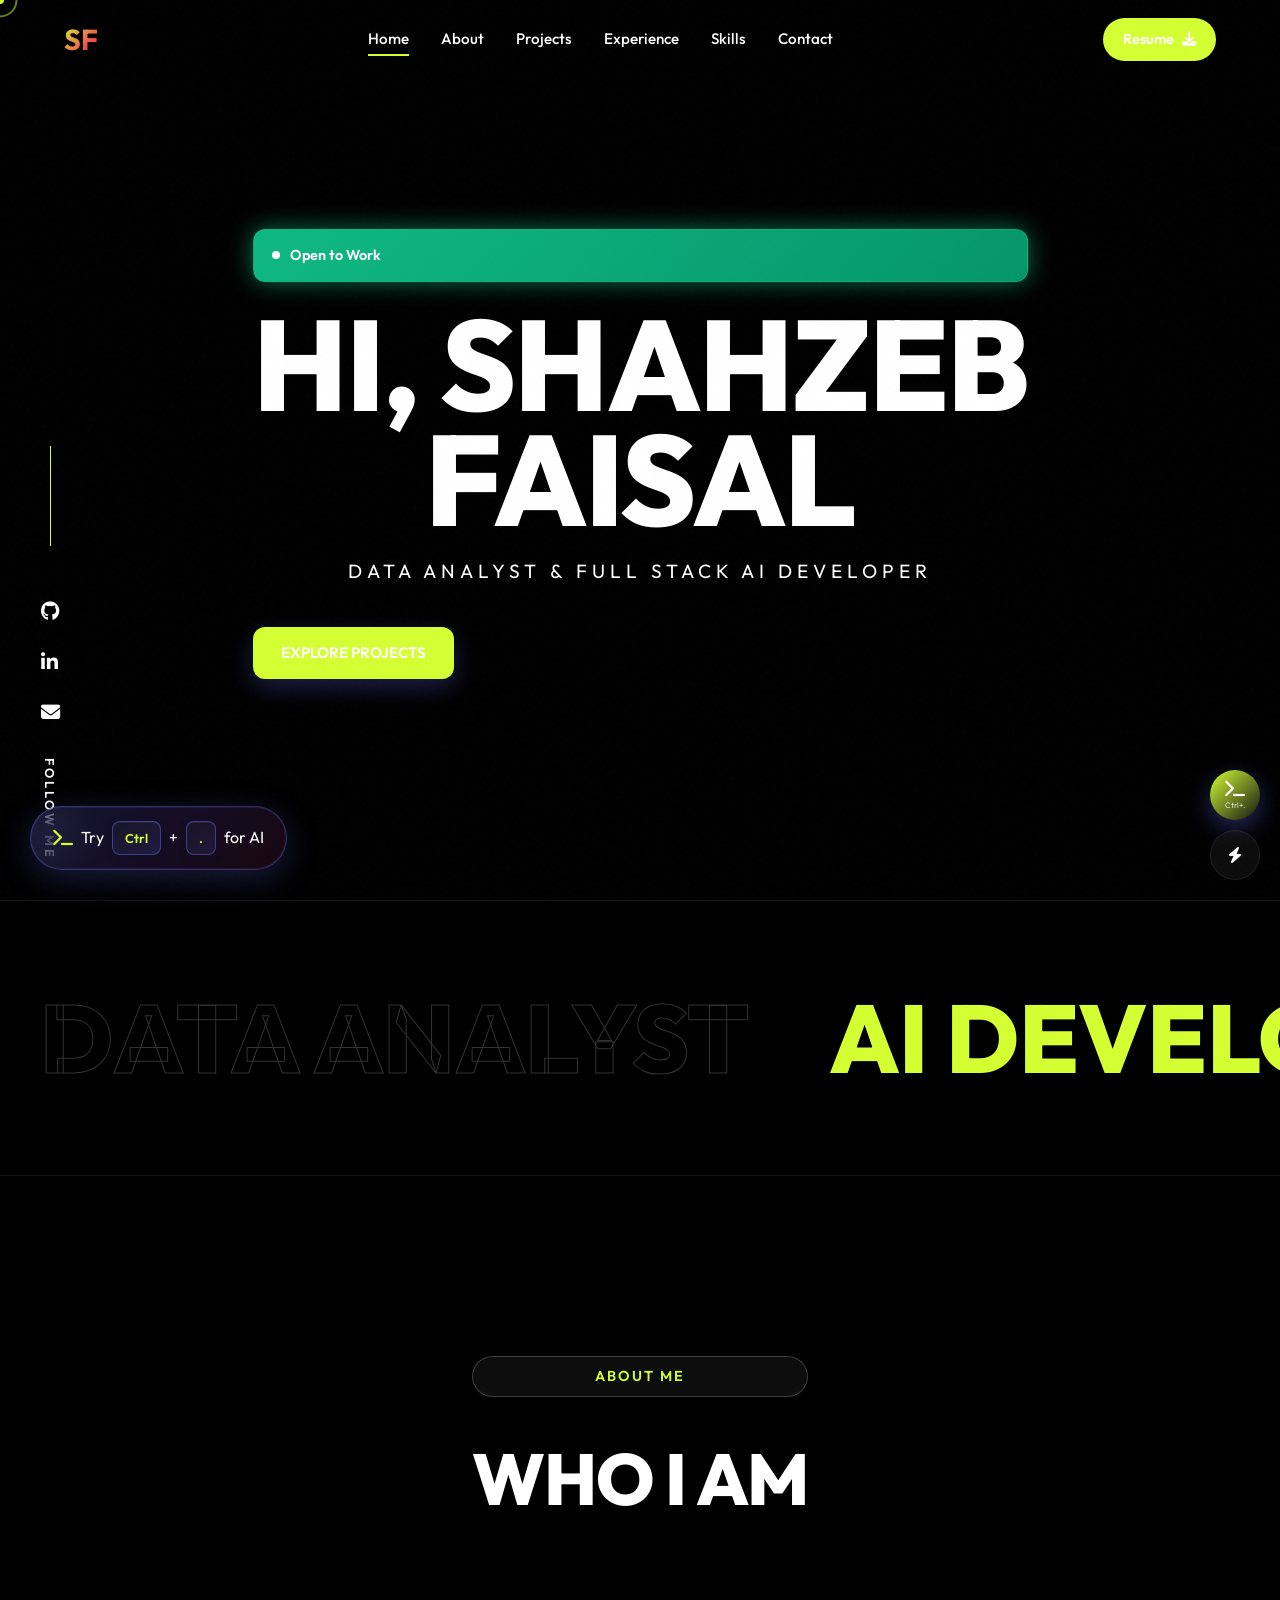
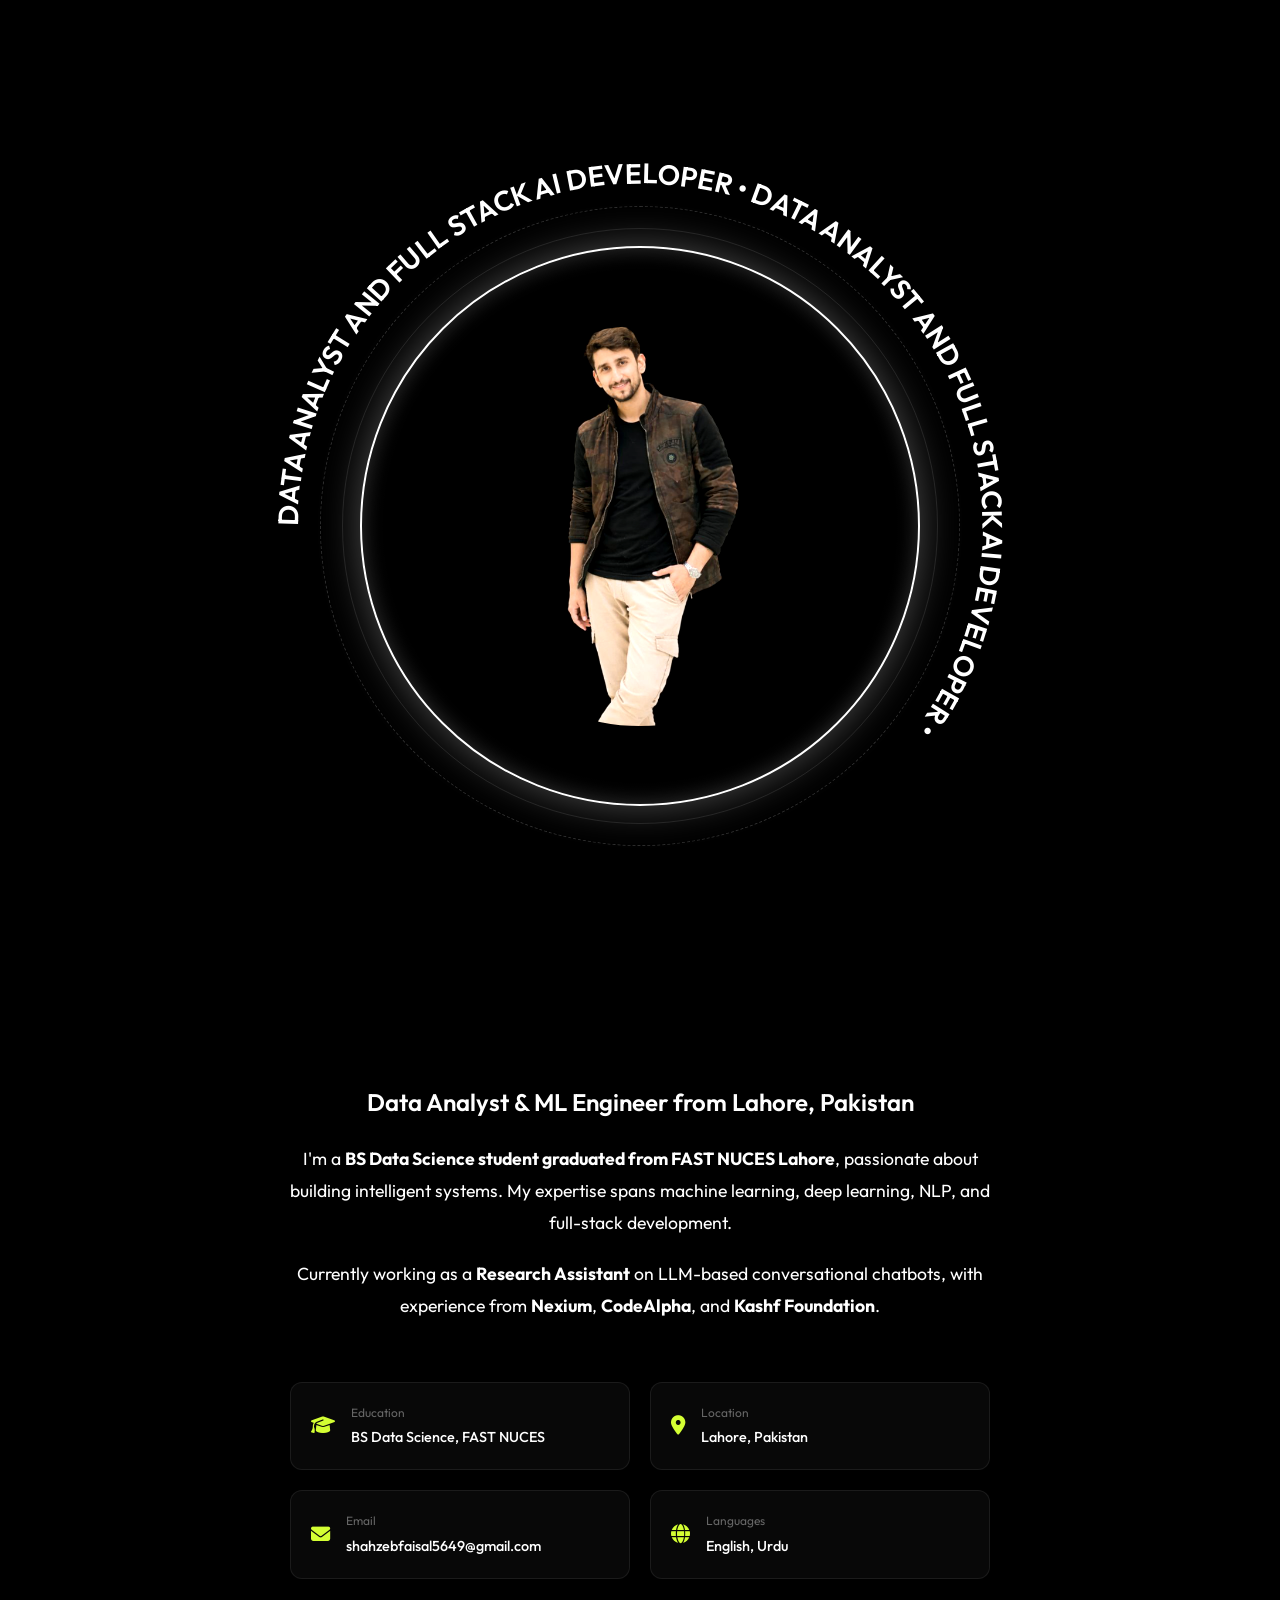
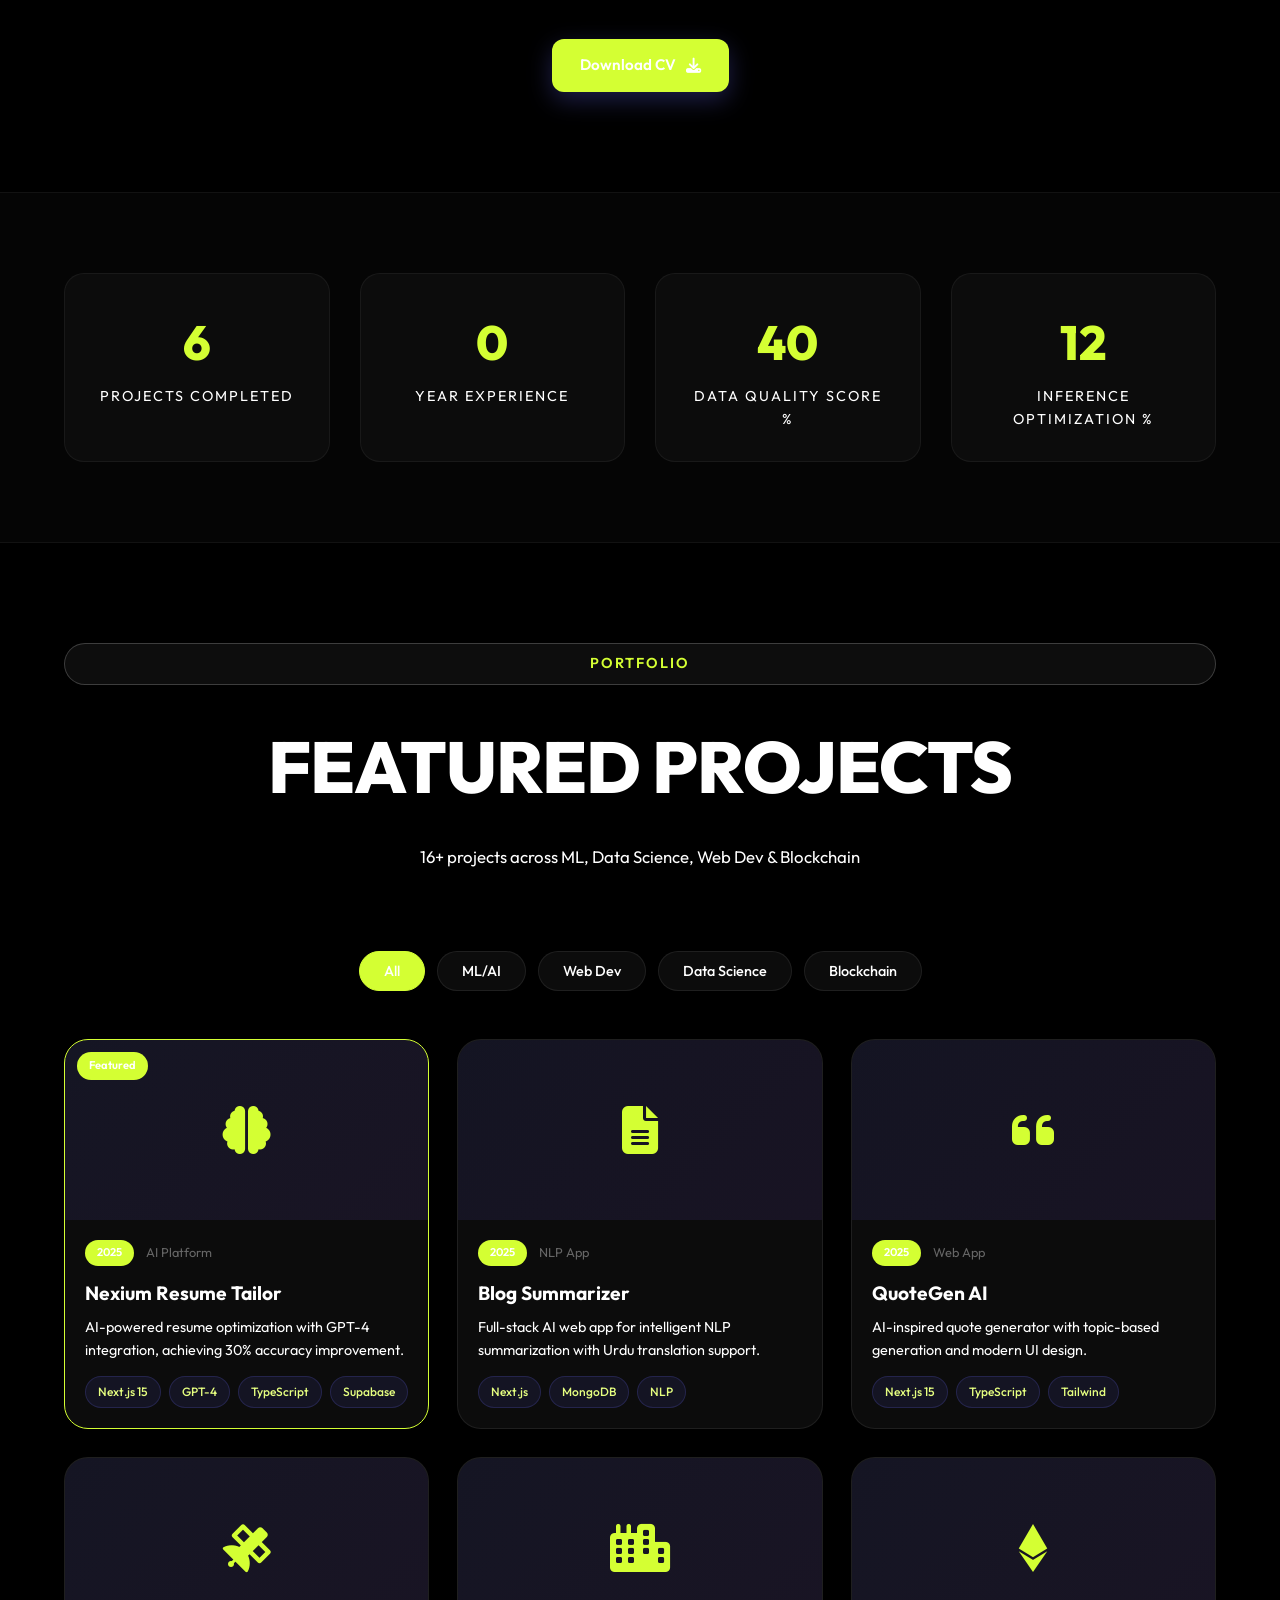
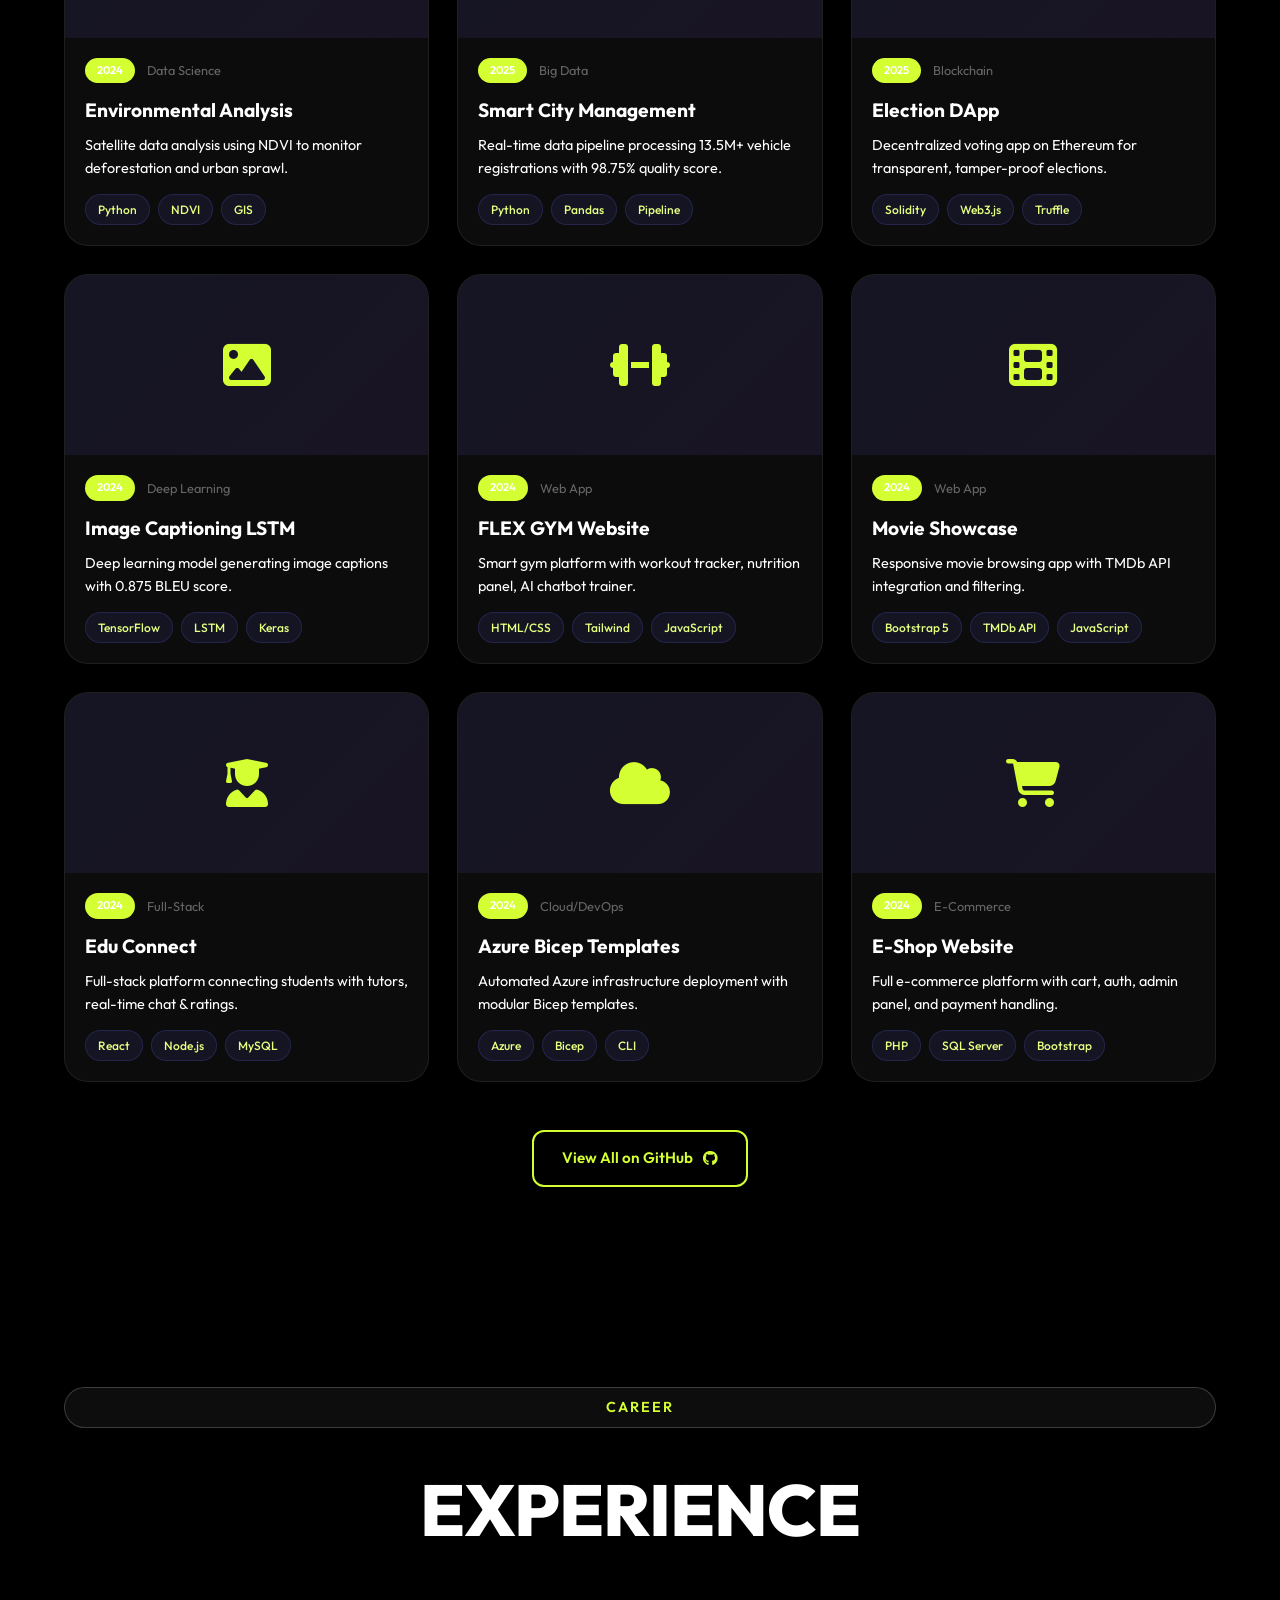
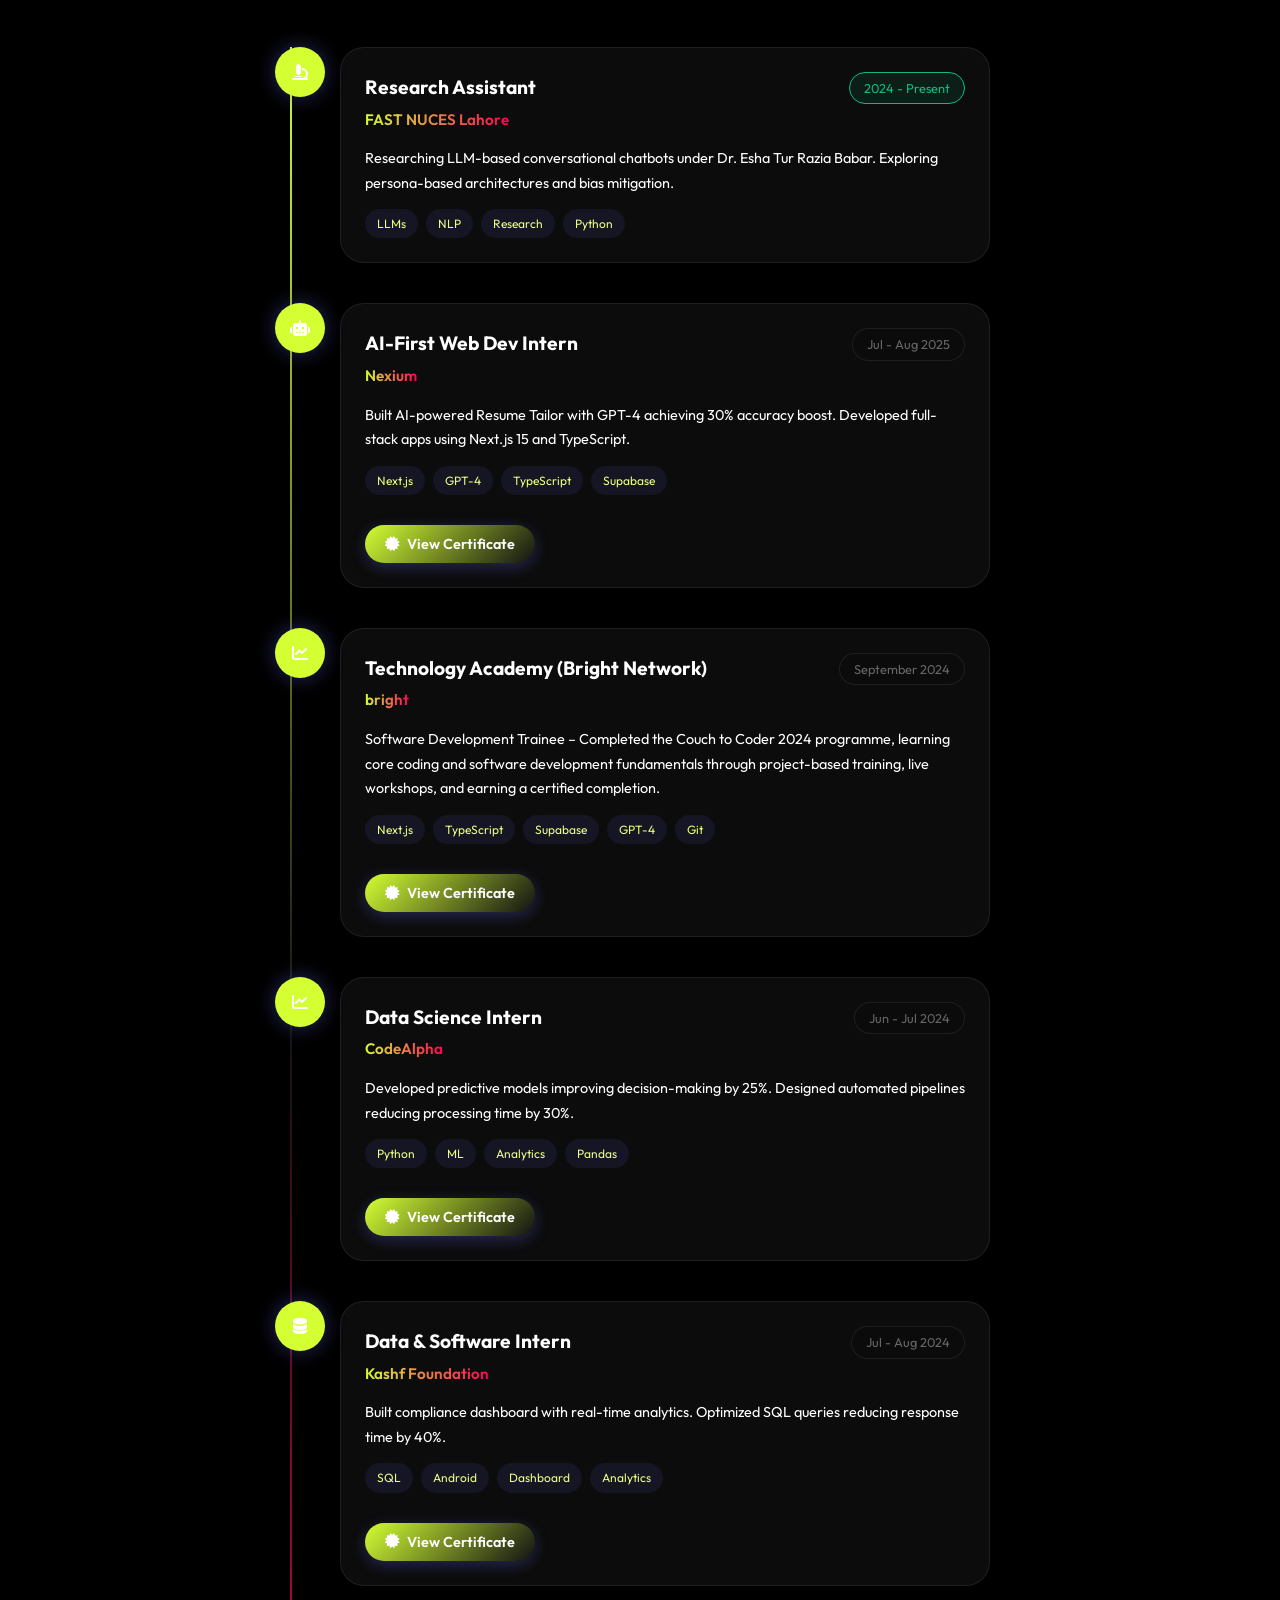
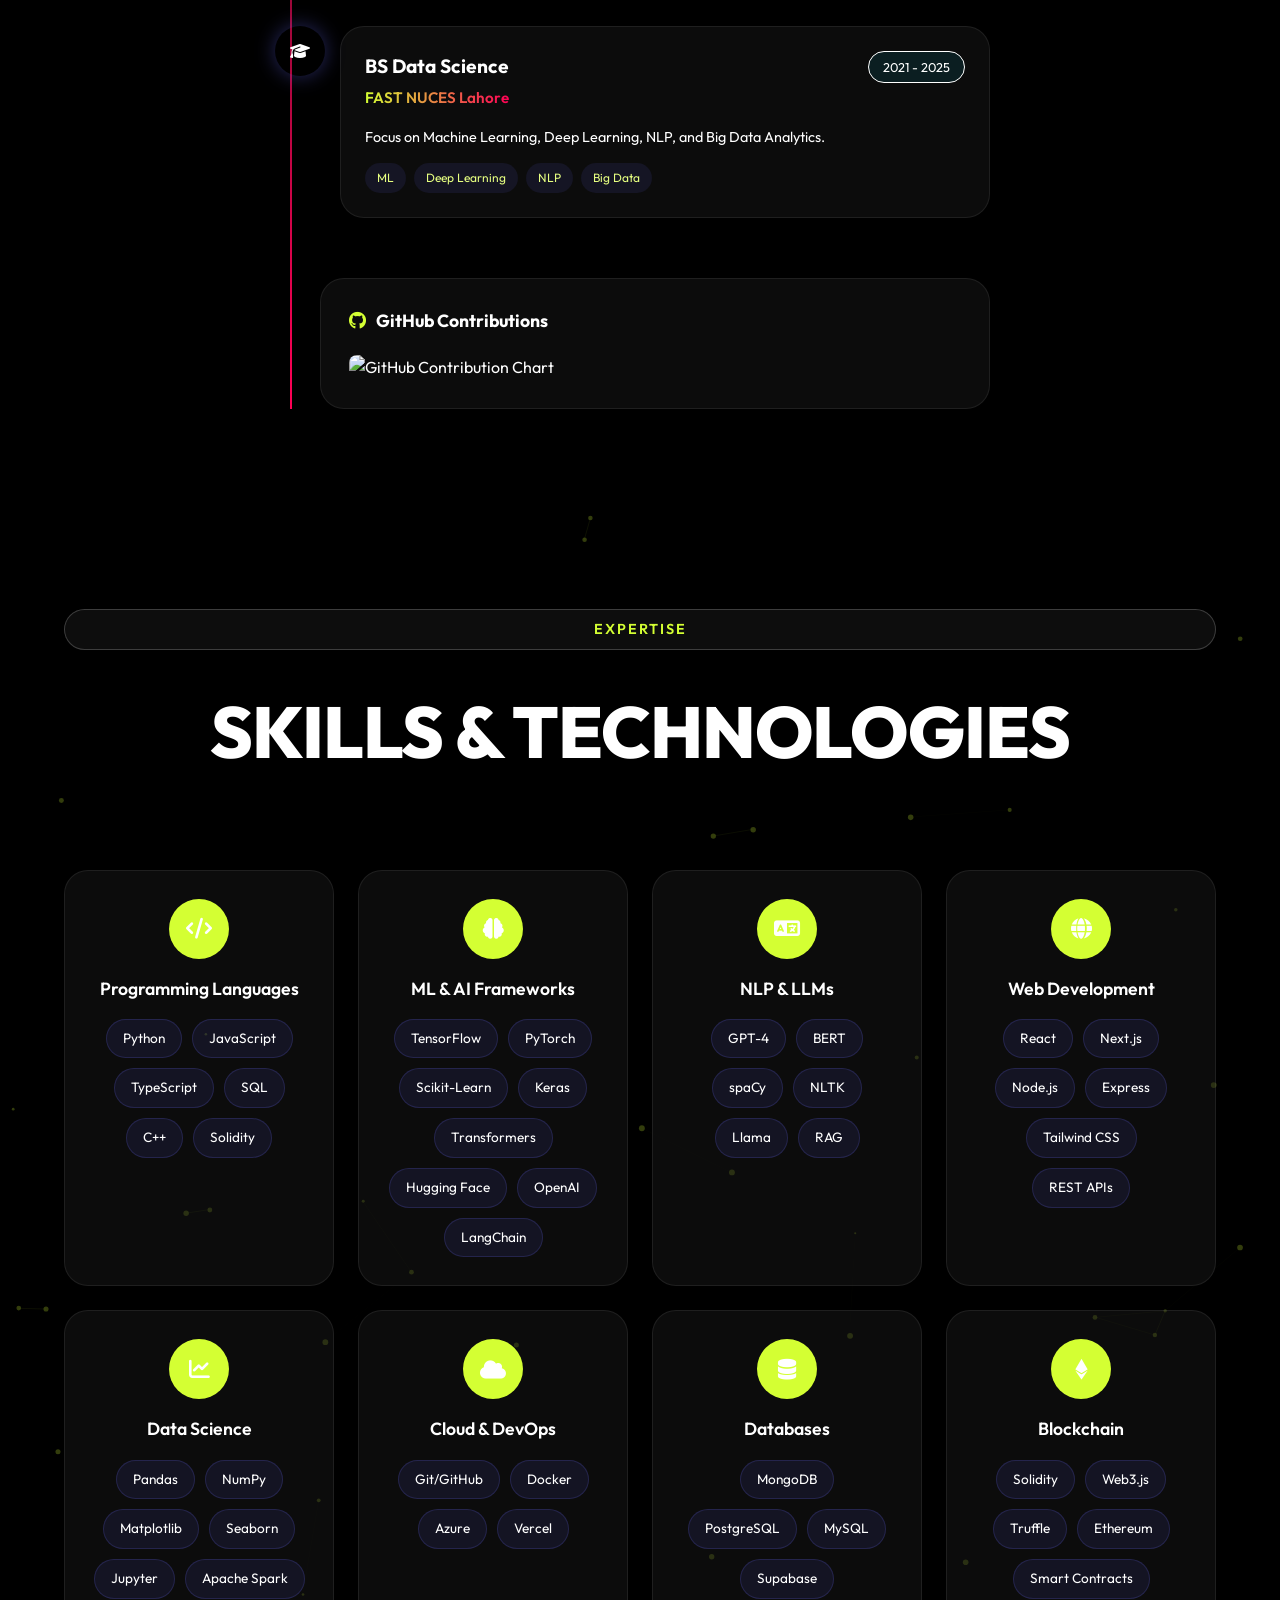
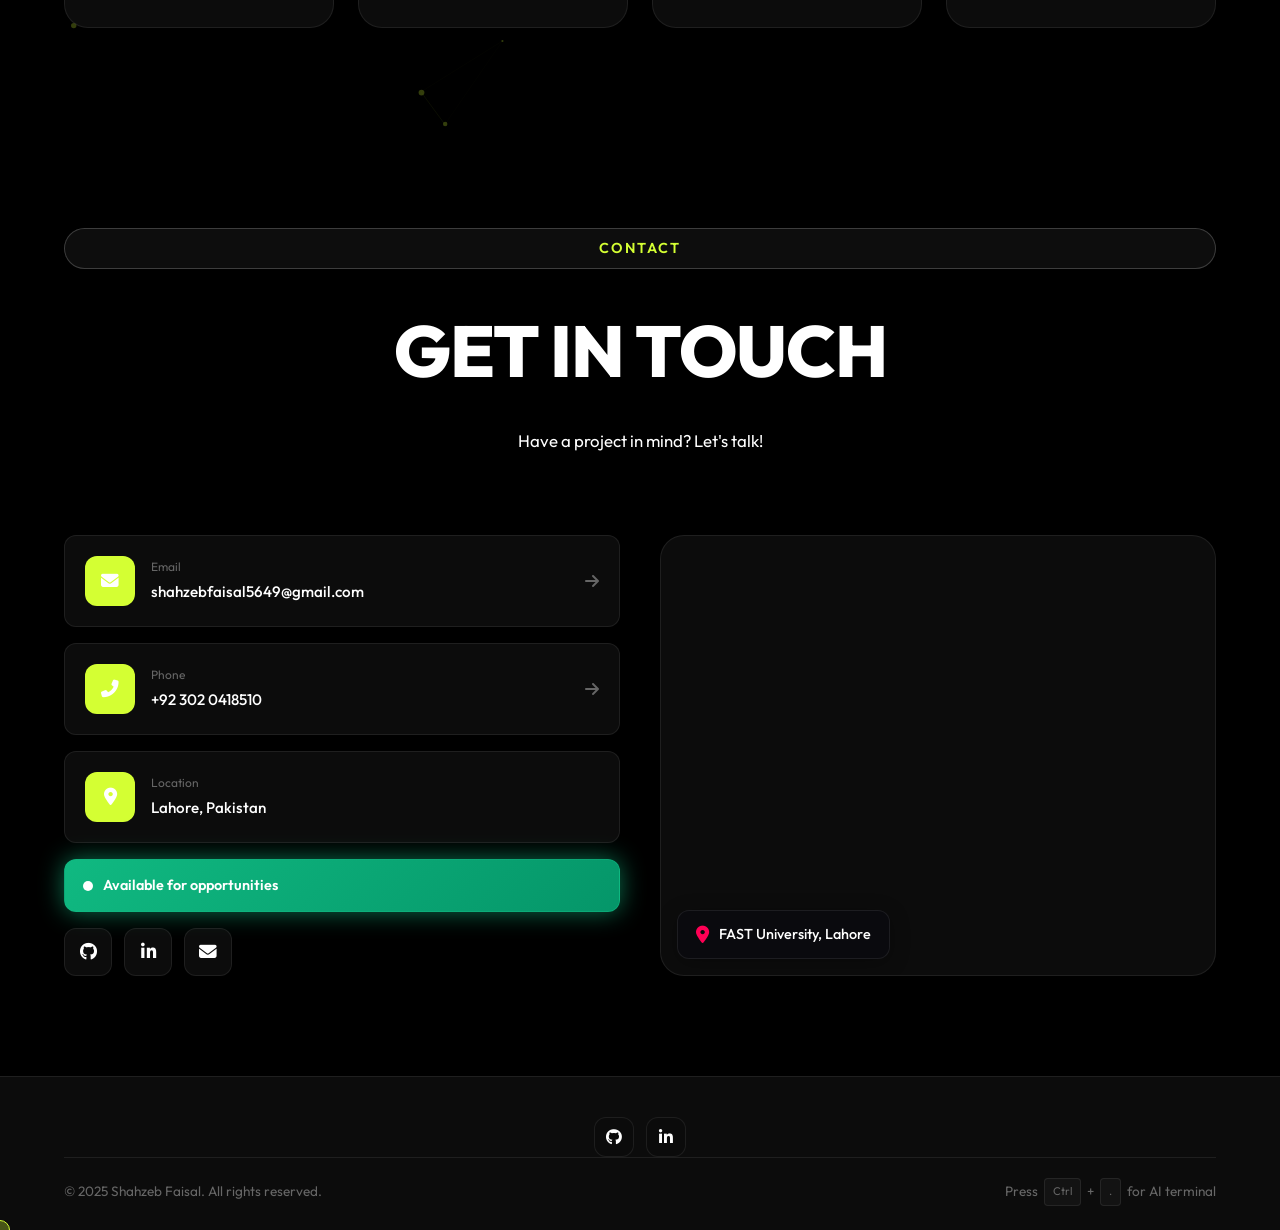
==== commit b99e9cb5: "Remove skills radar chart from portfolio Co-Authored-By: Claude Opus 4.5 <noreply@anthropic.com>" ====
--- a/index.html
+++ b/index.html
@@ -966,10 +966,6 @@
                     </div>
                 </div>
 
-                <!-- Skills Radar Chart -->
-                <div class="skills-radar-container">
-                    <div id="skills-radar"></div>
-                </div>
             </div>
         </section>
 
--- a/Styles/Main.css
+++ b/Styles/Main.css
@@ -2001,28 +2001,29 @@
 }
 
 .radar-axis {
-    stroke: rgba(255, 255, 255, 0.1);
+    stroke: rgba(255, 255, 255, 0.2);
     stroke-width: 1;
 }
 
 .radar-grid {
     fill: none;
-    stroke: rgba(255, 255, 255, 0.05);
+    stroke: rgba(255, 255, 255, 0.15);
     stroke-width: 1;
 }
 
 .radar-area {
-    fill: rgba(var(--primary-rgb), 0.2);
+    fill: rgba(212, 255, 51, 0.2);
     stroke: var(--primary);
     stroke-width: 3;
-    filter: drop-shadow(0 0 10px rgba(var(--primary-rgb), 0.3));
+    filter: drop-shadow(0 0 10px rgba(212, 255, 51, 0.4));
 }
 
 .radar-label {
-    fill: var(--text-secondary);
-    font-size: 12px;
+    fill: #ffffff;
+    font-size: 13px;
     font-family: var(--font-mono);
     text-transform: uppercase;
+    font-weight: 500;
 }
 
 /* ═══════════ SKILLS SECTION ═══════════ */
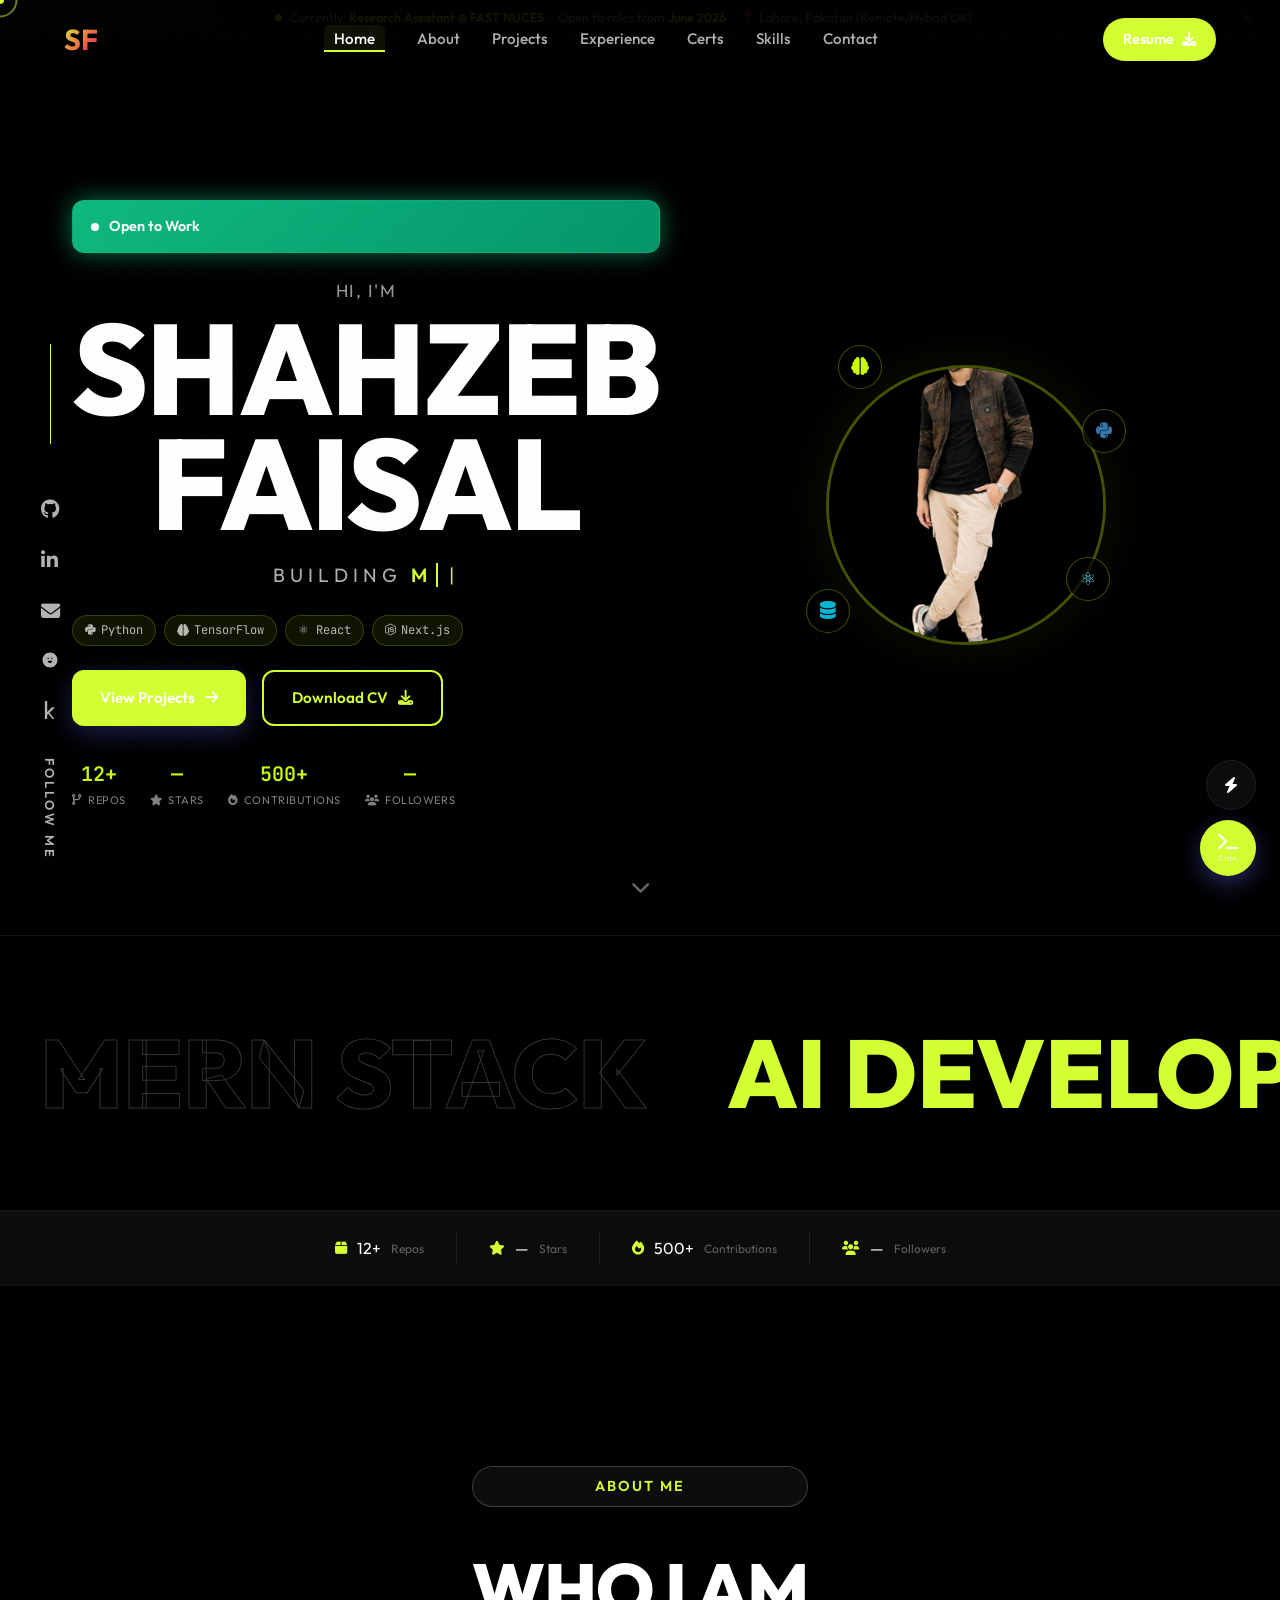
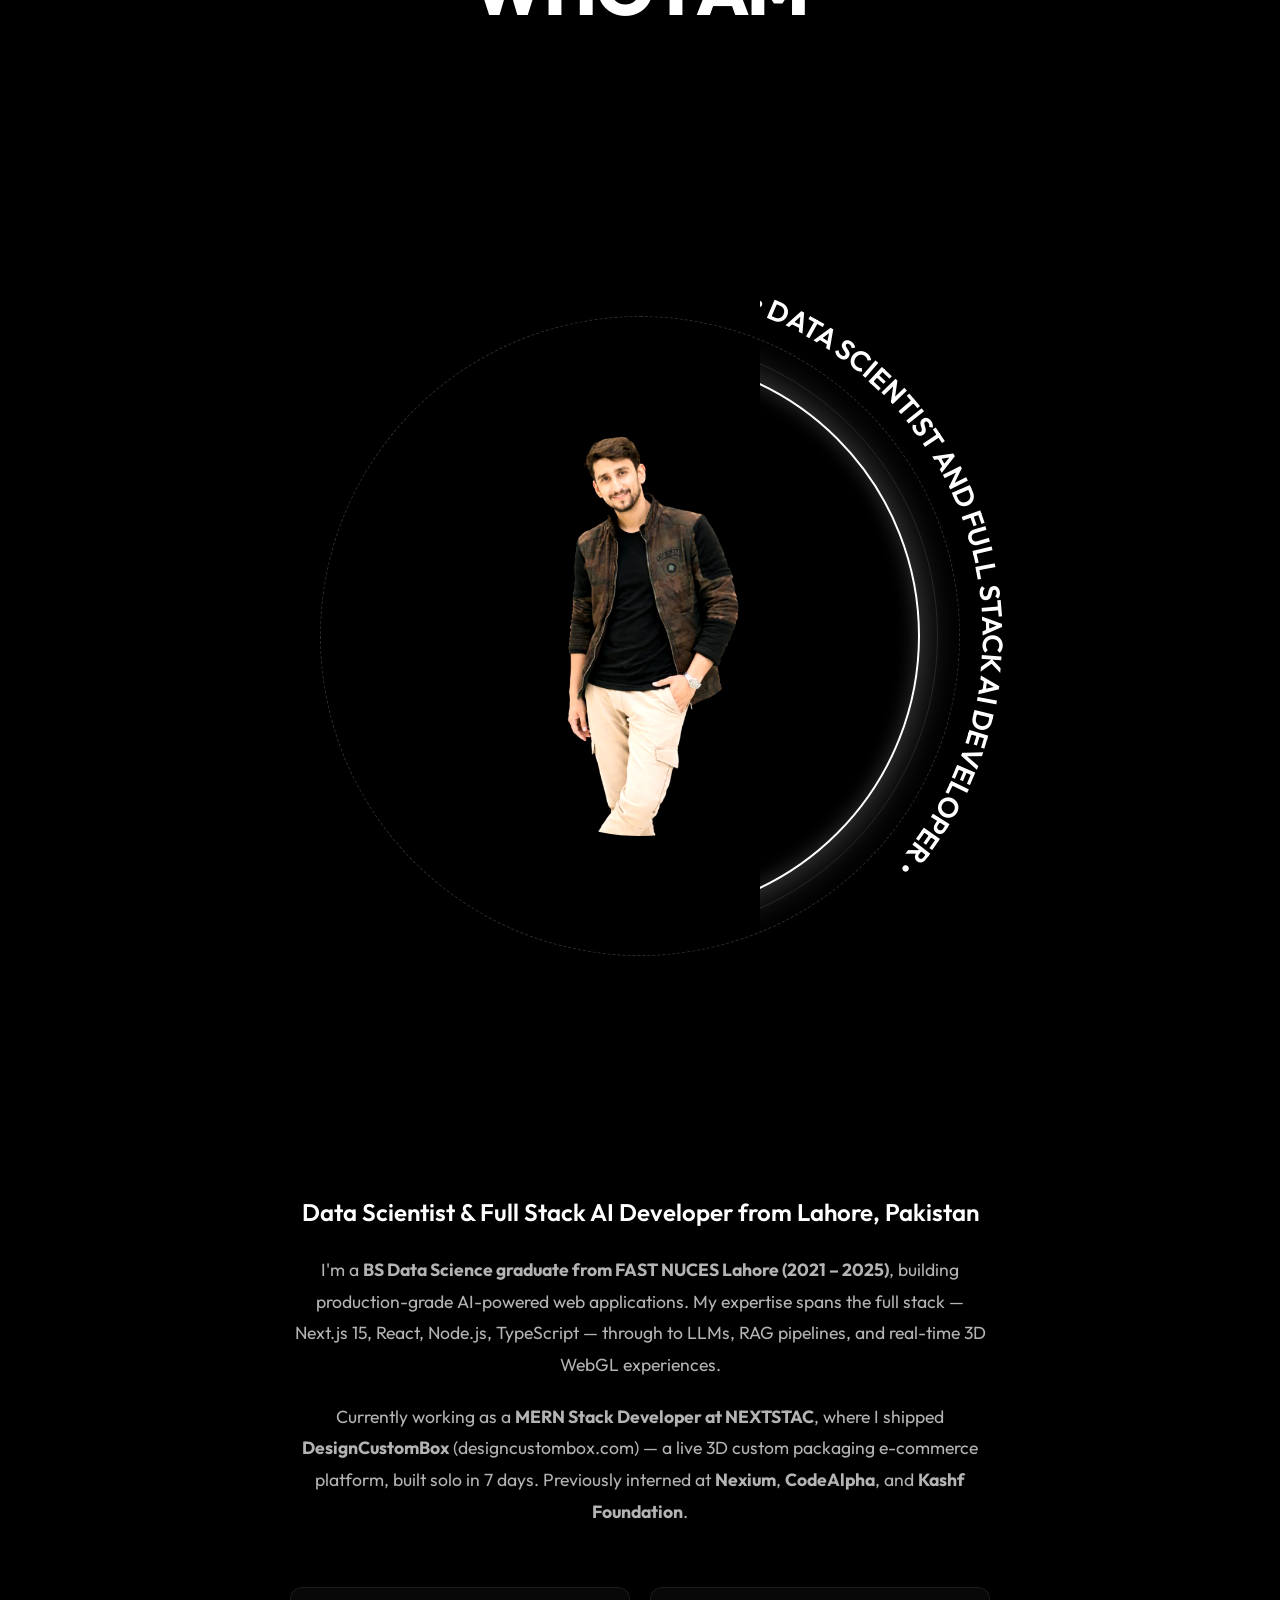
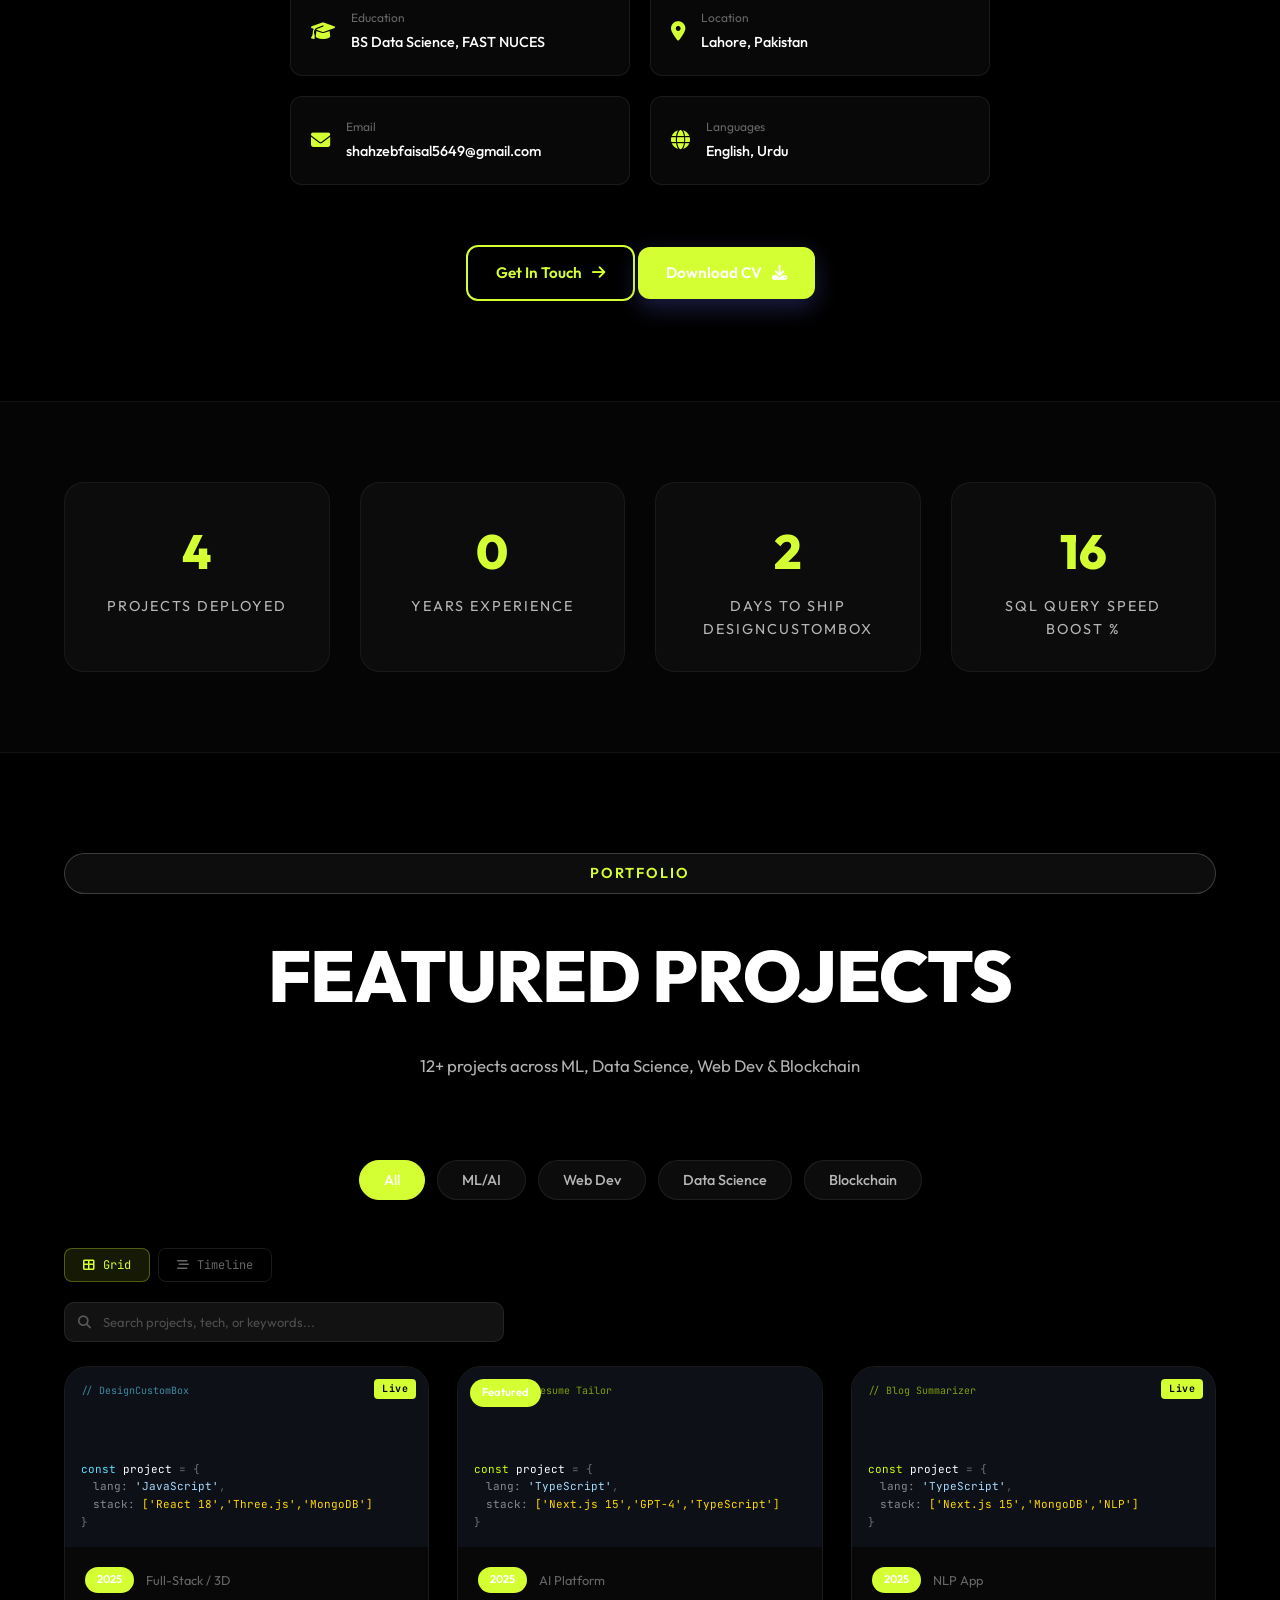
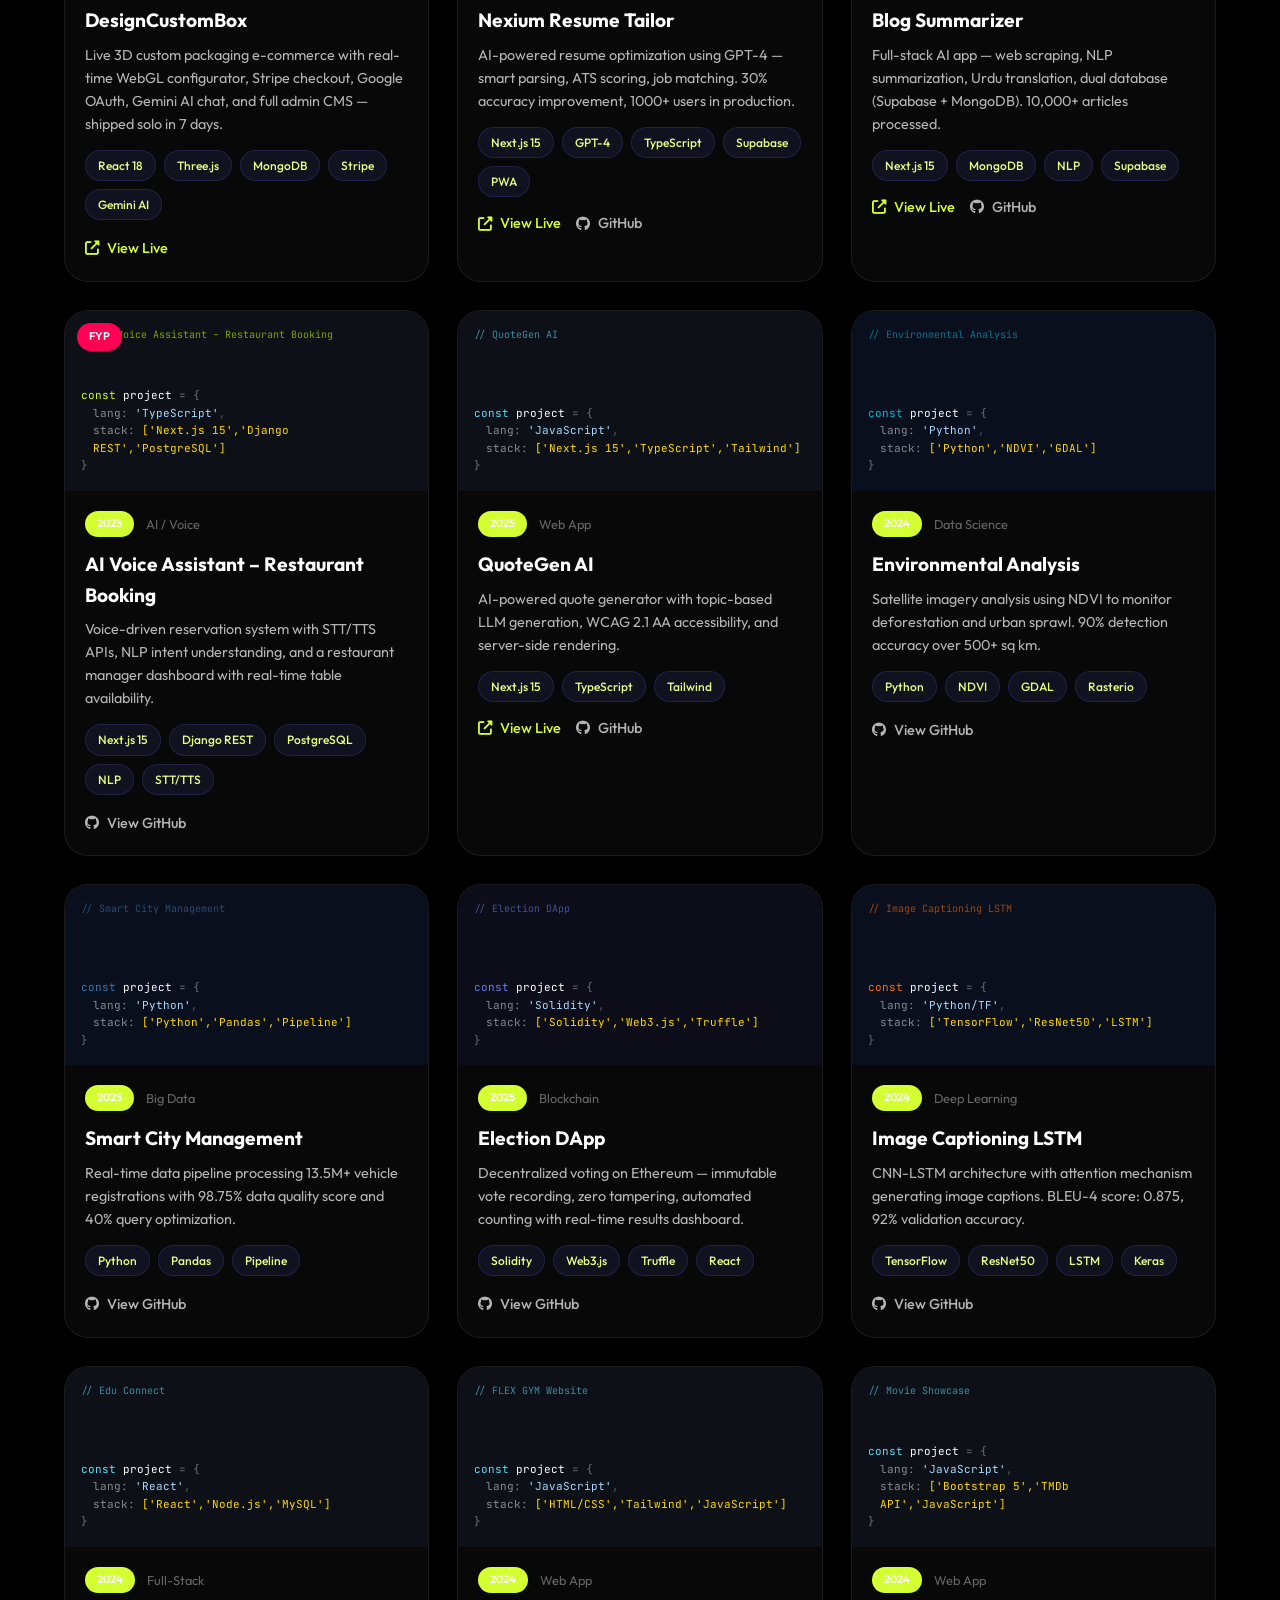
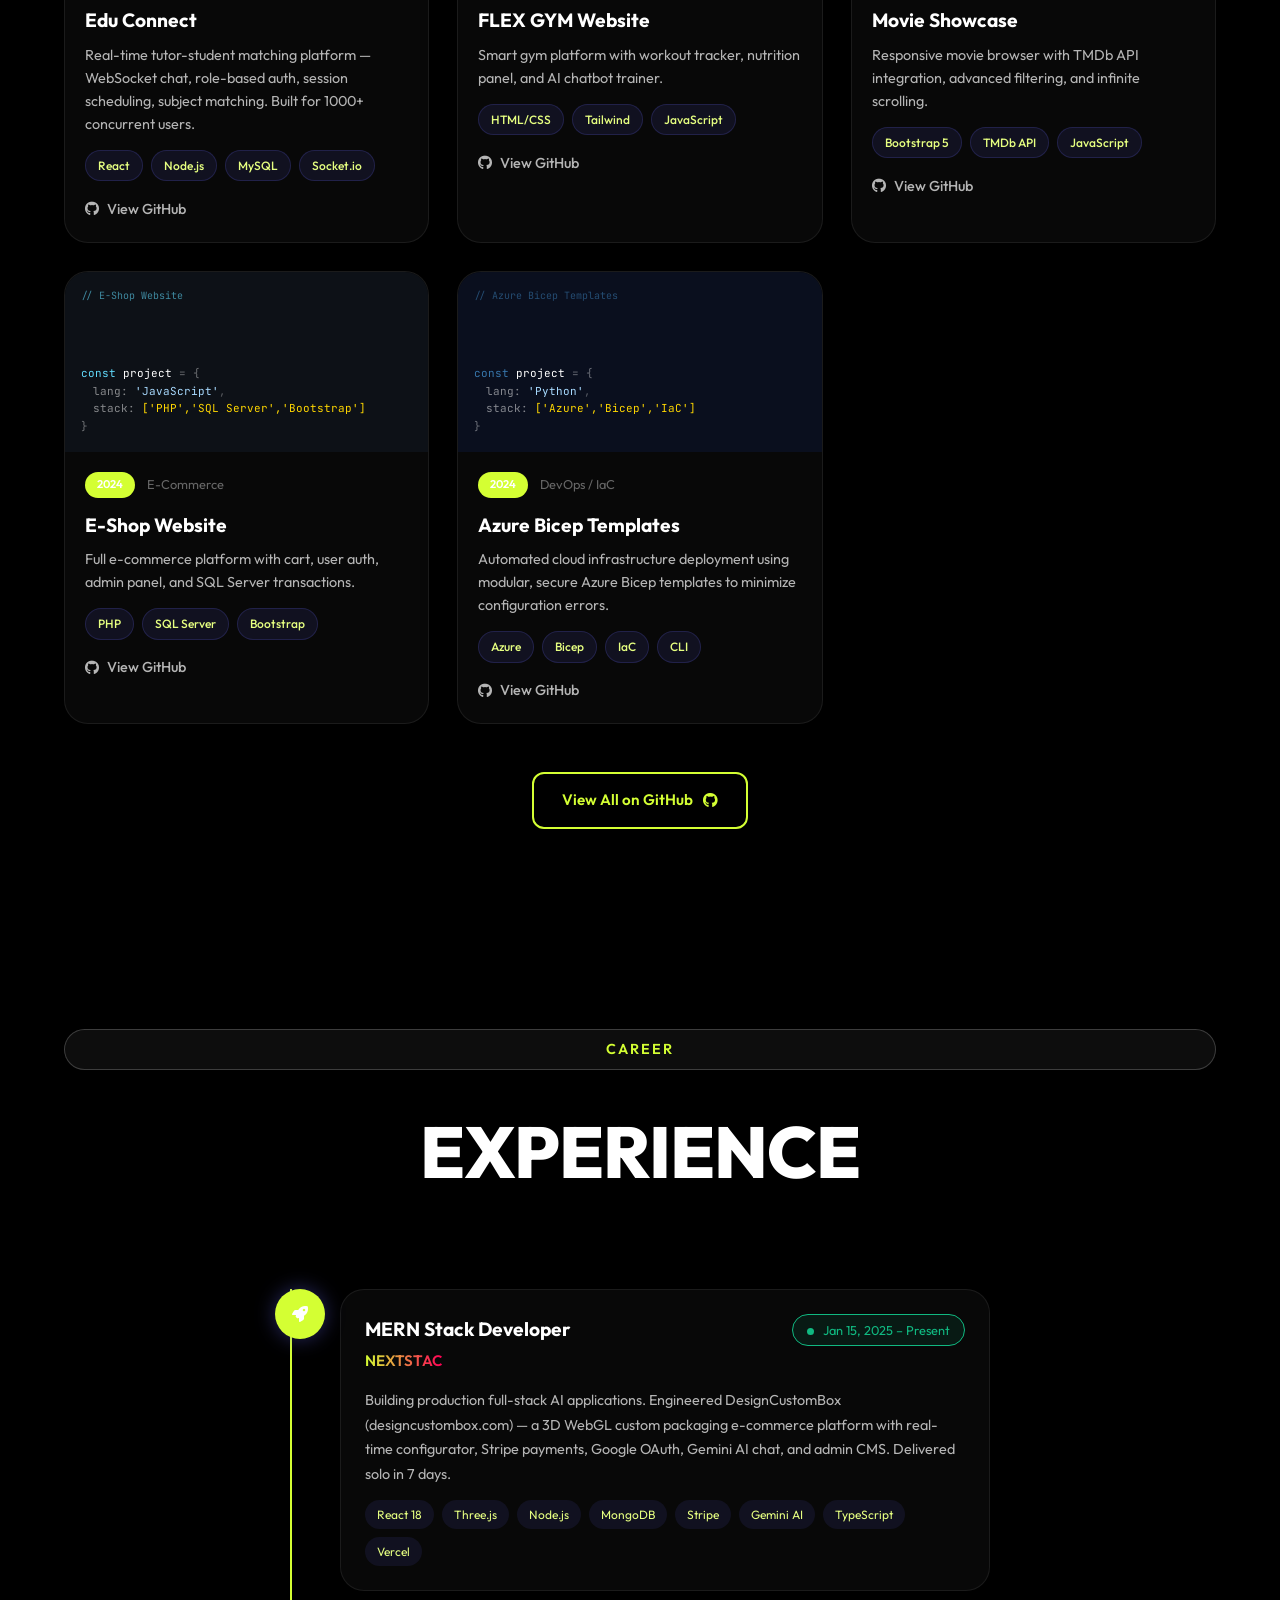
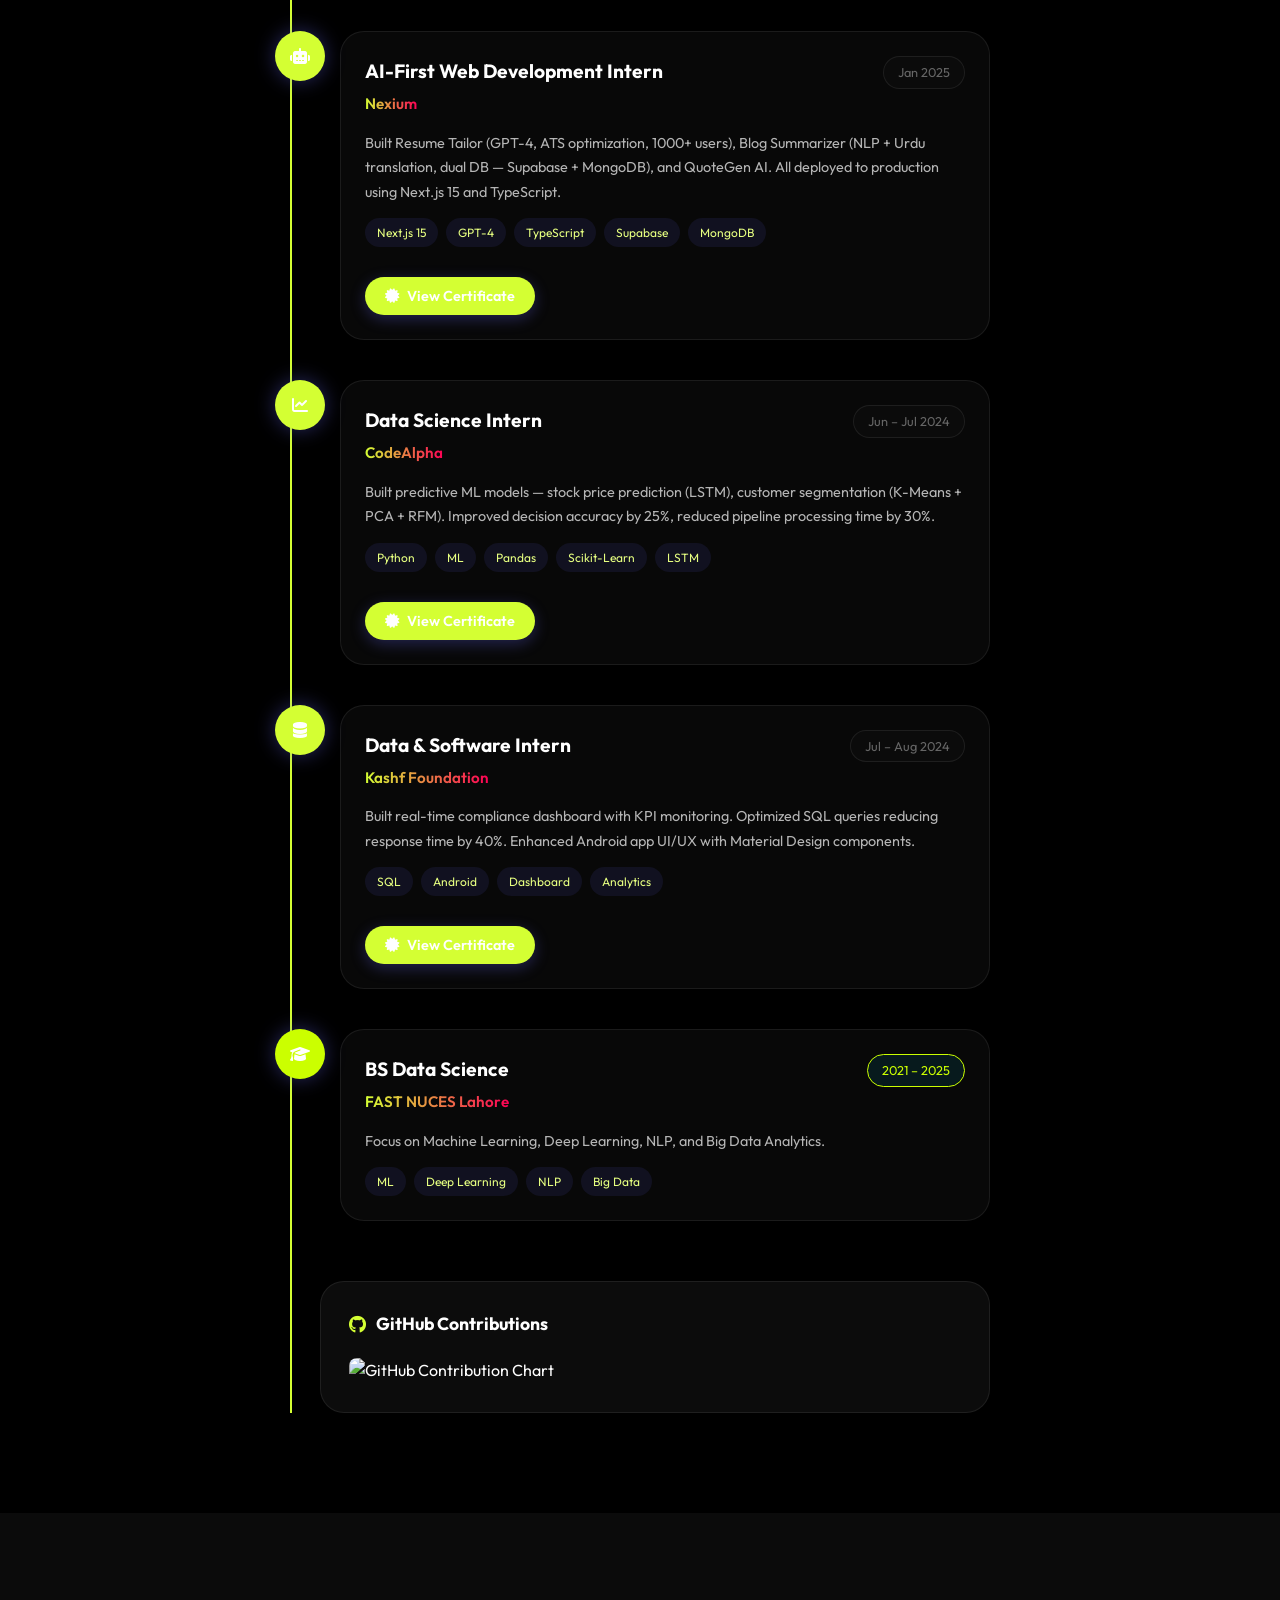
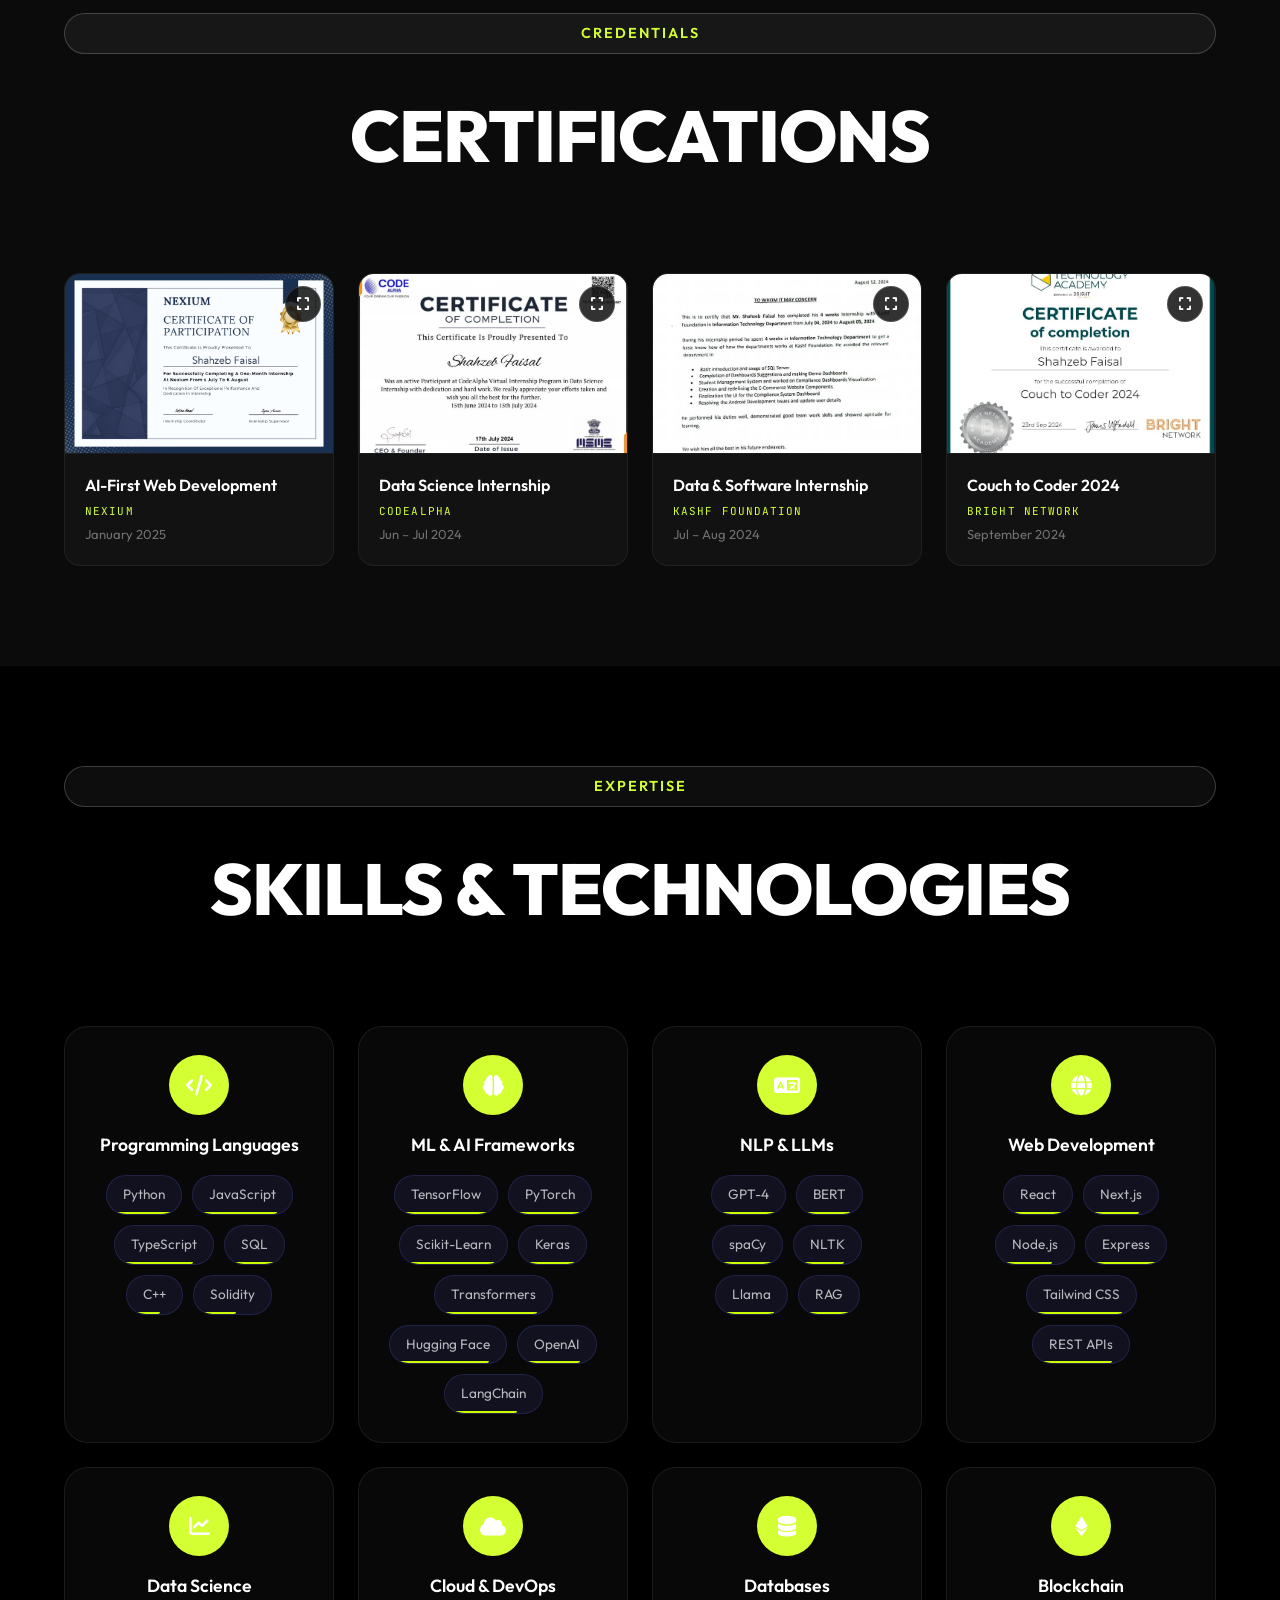
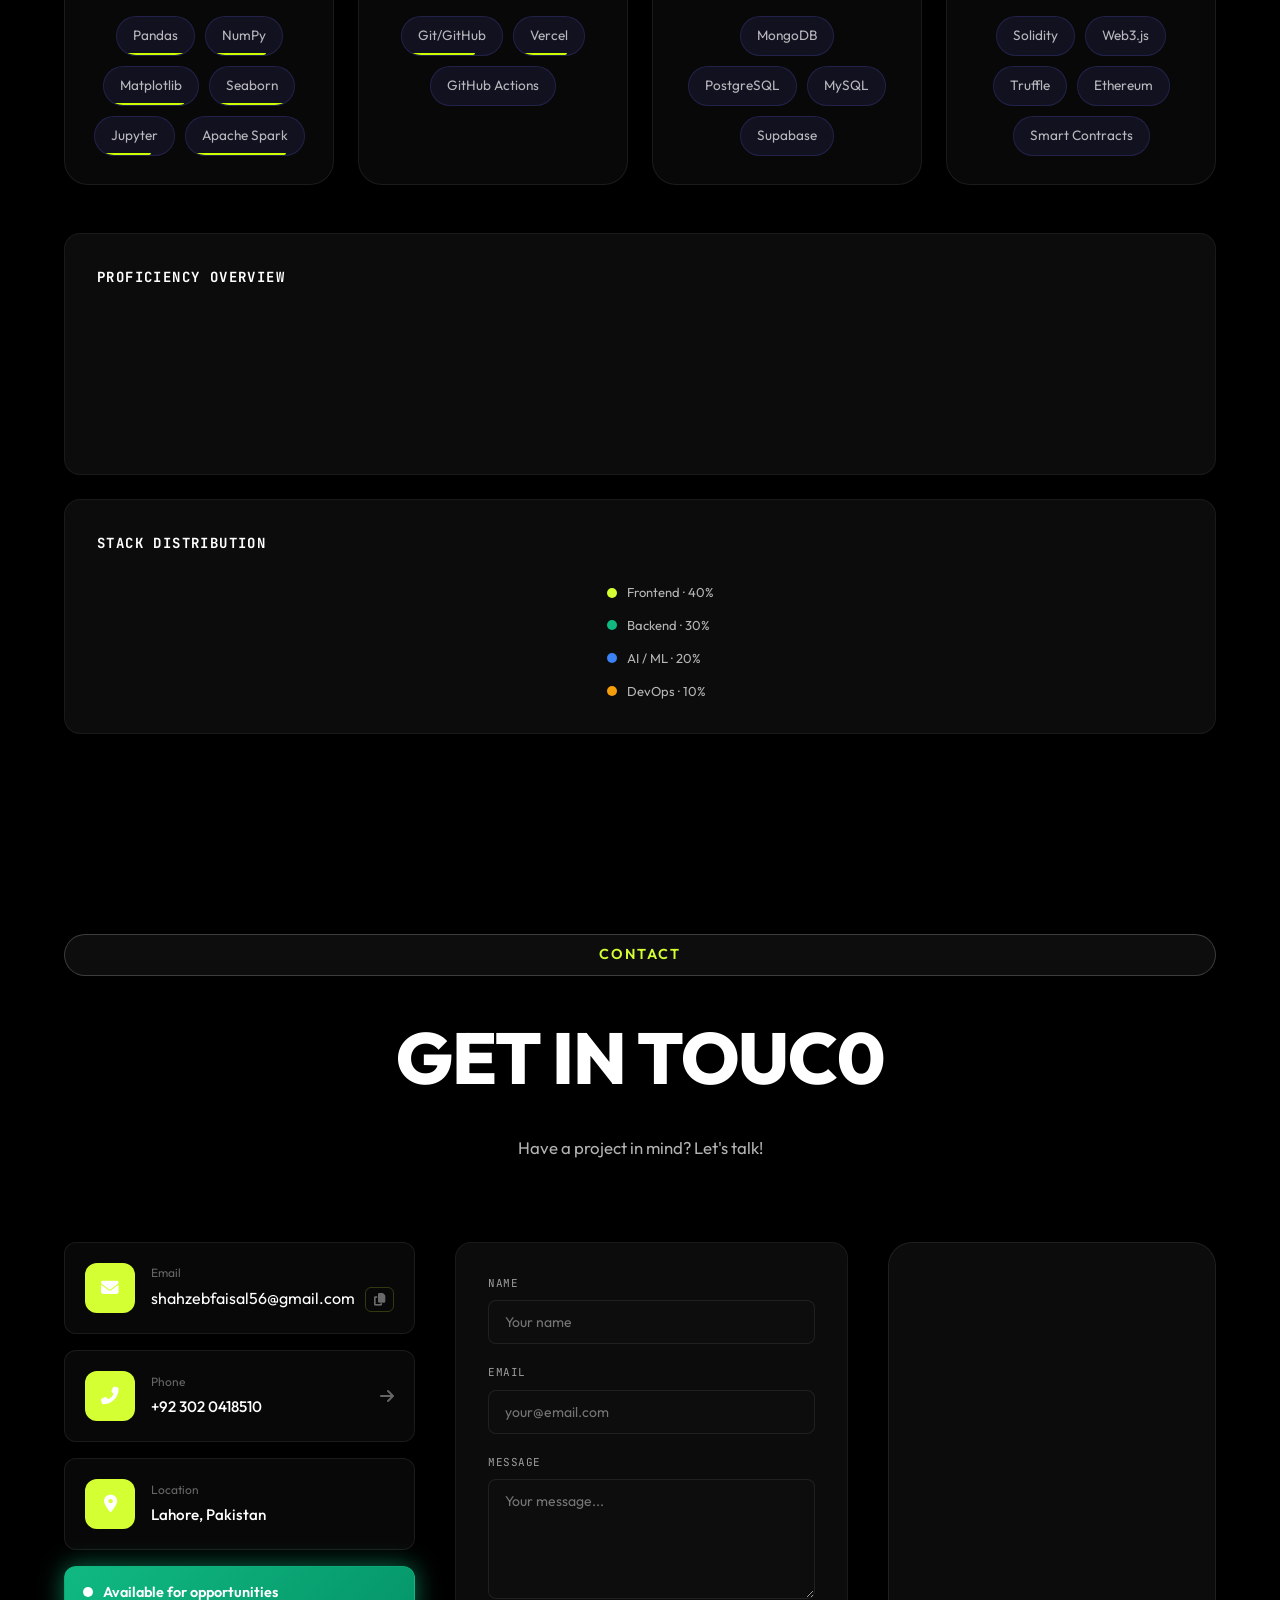
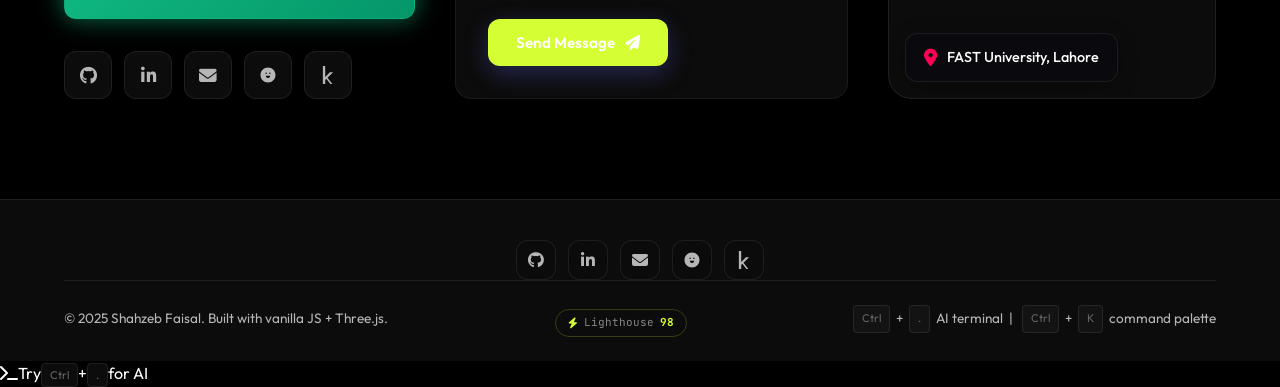
==== commit b9154737: "Updated Portfolio" ====
--- a/index.html
+++ b/index.html
@@ -6,15 +6,25 @@
     <meta charset="UTF-8">
     <meta name="viewport" content="width=device-width, initial-scale=1.0">
     <meta name="description"
-        content="Shahzeb Faisal - Data Analyst & Full Stack AI Developer Portfolio. Specializing in ML, Deep Learning, and NLP.">
-    <meta name="keywords" content="Data Analyst, AI Developer, ML Engineer, NLP, Full Stack Developer, Shahzeb Faisal">
+        content="Shahzeb Faisal — Data Scientist & Full Stack AI Developer. ML Engineer, NLP specialist, Next.js 15, React, Node.js, TypeScript, LLMs, and production AI applications from Lahore, Pakistan.">
+    <meta name="keywords" content="Data Scientist, Full Stack AI Developer, MERN Stack, Next.js 15, React, Node.js, TypeScript, LLMs, Shahzeb Faisal">
     <meta name="author" content="Shahzeb Faisal">
-    <meta property="og:title" content="Shahzeb Faisal | Data Analyst & AI Developer">
+    <meta name="robots" content="index, follow">
+    <meta property="og:title" content="Shahzeb Faisal | Data Scientist & Full Stack AI Developer">
     <meta property="og:description"
-        content="Portfolio of Shahzeb Faisal, showcasing projects in AI, ML, and Full Stack Development.">
-    <meta property="og:image" content="Images/profile-pic.png">
+        content="Portfolio of Shahzeb Faisal — ML Engineer, NLP specialist, and Full Stack AI Developer from Lahore, Pakistan.">
+    <meta property="og:image" content="https://my-portfolio-hazel-seven-40.vercel.app/Images/profile-pic.png">
+    <meta property="og:url" content="https://my-portfolio-hazel-seven-40.vercel.app">
+    <meta property="og:type" content="website">
+    <meta name="twitter:card" content="summary_large_image">
+    <meta name="twitter:title" content="Shahzeb Faisal | Data Scientist & Full Stack AI Developer">
+    <meta name="twitter:description"
+        content="Portfolio of Shahzeb Faisal — ML Engineer, NLP specialist, and Full Stack AI Developer from Lahore, Pakistan.">
+    <meta name="twitter:image" content="https://my-portfolio-hazel-seven-40.vercel.app/Images/profile-pic.png">
     <meta name="theme-color" content="#cbff00">
-    <title>Shahzeb Faisal | Data Analyst & Full Stack AI Developer</title>
+    <title>Shahzeb Faisal | Data Scientist & Full Stack AI Developer</title>
+    <link rel="canonical" href="https://my-portfolio-hazel-seven-40.vercel.app">
+    <link rel="icon" href="data:image/svg+xml,<svg xmlns='http://www.w3.org/2000/svg' viewBox='0 0 100 100'><rect width='100' height='100' rx='14' fill='%23cbff00'/><text x='50' y='62' font-size='52' font-family='Arial,sans-serif' font-weight='700' fill='%23000000' text-anchor='middle'>SF</text></svg>">
 
     <!-- Preconnect for performance -->
     <link rel="preconnect" href="https://fonts.googleapis.com">
@@ -36,6 +46,7 @@
     <script src="https://cdnjs.cloudflare.com/ajax/libs/three.js/r128/three.min.js"></script>
     <script src="https://cdnjs.cloudflare.com/ajax/libs/gsap/3.12.5/gsap.min.js"></script>
     <script src="https://cdnjs.cloudflare.com/ajax/libs/gsap/3.12.5/ScrollTrigger.min.js"></script>
+    <script src="https://cdn.jsdelivr.net/npm/@emailjs/browser@4/dist/email.min.js"></script>
 
     <!-- Critical CSS Inline -->
     <style>
@@ -69,9 +80,9 @@
 <body>
     <!-- Preloader -->
     <div id="preloader">
-        <div class="loader-content">
-            <div class="loader-spinner"></div>
-            <span>Loading...</span>
+        <div class="boot-terminal">
+            <div id="boot-output"></div>
+            <span id="boot-cursor">_</span>
         </div>
     </div>
 
@@ -83,7 +94,7 @@
     <div class="cursor-follower"></div>
 
     <!-- Back to Top Button -->
-    <button id="back-to-top" class="back-to-top" aria-label="Back to Top" title="Back to Top">
+    <button id="back-to-top" class="back-to-top" aria-label="Back to top" title="Back to Top">
         <i class="fas fa-arrow-up"></i>
     </button>
 
@@ -139,27 +150,39 @@
     </div>
 
     <!-- Terminal Toggle Button -->
-    <button id="terminal-btn" class="terminal-toggle" aria-label="Open Terminal" title="AI Terminal (Ctrl+.)">
+    <button id="terminal-btn" class="terminal-toggle" aria-label="Open AI Terminal" title="AI Terminal (Ctrl+.)">
         <i class="fas fa-terminal"></i>
         <span class="hint">Ctrl+.</span>
     </button>
 
     <!-- Quick Actions Menu -->
     <div class="quick-actions">
-        <button class="quick-main" id="quick-main" aria-label="Quick Actions">
+        <button class="quick-main" id="quick-main" aria-label="Open quick actions menu">
             <i class="fas fa-bolt"></i>
         </button>
         <div class="quick-menu" id="quick-menu">
             <a href="#home" class="quick-item" title="Home"><i class="fas fa-home"></i></a>
             <a href="#projects" class="quick-item" title="Projects"><i class="fas fa-code"></i></a>
             <a href="resume.pdf" class="quick-item" title="Resume" download><i class="fas fa-file-pdf"></i></a>
-            <button class="quick-item" id="theme-btn" title="Toggle Theme"><i class="fas fa-moon"></i></button>
-            <button class="quick-item" id="sound-btn" title="Toggle Sound"><i class="fas fa-volume-up"></i></button>
+            <button class="quick-item" id="theme-btn" aria-label="Toggle light/dark theme" title="Toggle Theme"><i class="fas fa-moon"></i></button>
+            <button class="quick-item" id="sound-btn" aria-label="Toggle sound effects" title="Toggle Sound"><i class="fas fa-volume-up"></i></button>
         </div>
     </div>
 
     <!-- Scroll Progress -->
     <div class="scroll-progress" id="scroll-progress"></div>
+
+    <div class="status-strip" id="status-strip">
+        <div class="status-strip-inner">
+            <span class="status-strip-dot"></span>
+            <span class="status-strip-text">
+                Currently: <strong>Research Assistant @ FAST NUCES</strong> &nbsp;·&nbsp;
+                Open to roles from <strong>June 2026</strong> &nbsp;·&nbsp;
+                📍 Lahore, Pakistan (Remote/Hybrid OK)
+            </span>
+        </div>
+        <button class="status-strip-close" id="status-strip-close" aria-label="Dismiss">×</button>
+    </div>
 
     <!-- Navigation -->
     <header id="navbar">
@@ -173,6 +196,7 @@
                 <li><a href="#about" class="nav-link">About</a></li>
                 <li><a href="#projects" class="nav-link">Projects</a></li>
                 <li><a href="#experience" class="nav-link">Experience</a></li>
+                <li><a href="#certifications" class="nav-link">Certs</a></li>
                 <li><a href="#skills" class="nav-link">Skills</a></li>
                 <li><a href="#contact" class="nav-link">Contact</a></li>
             </ul>
@@ -193,11 +217,36 @@
     <aside class="social-sidebar">
         <div class="sidebar-line"></div>
         <div class="social-icons">
-            <a href="https://github.com/ShahzebFaisal5649" target="_blank" aria-label="GitHub"><i
-                    class="fab fa-github"></i></a>
-            <a href="https://www.linkedin.com/in/shahzeb-faisal-8b9190321/" target="_blank" aria-label="LinkedIn"><i
-                    class="fab fa-linkedin-in"></i></a>
-            <a href="mailto:shahzebfaisal5649@gmail.com" aria-label="Email"><i class="fas fa-envelope"></i></a>
+            <!-- GitHub -->
+            <a href="https://github.com/ShahzebFaisal5649" target="_blank" aria-label="GitHub">
+                <i class="fab fa-github"></i>
+            </a>
+
+            <!-- LinkedIn -->
+            <a href="https://www.linkedin.com/in/shahzeb-faisal-8b9190321/" target="_blank" aria-label="LinkedIn">
+                <i class="fab fa-linkedin-in"></i>
+            </a>
+
+            <!-- Email -->
+            <a href="mailto:shahzebfaisal5649@gmail.com" aria-label="Email">
+                <i class="fas fa-envelope"></i>
+            </a>
+
+            <!-- HuggingFace (SVG) -->
+            <a href="https://huggingface.co/ShahzebFaisal5649" target="_blank" aria-label="HuggingFace">
+                <svg width="18" height="18" viewBox="0 0 24 24" fill="none" xmlns="http://www.w3.org/2000/svg">
+                    <path d="M12 2C6.477 2 2 6.477 2 12s4.477 10 10 10 10-4.477 10-10S17.523 2 12 2zm-2.5 6.5a1 1 0 110 2 1 1 0 010-2zm5 0a1 1 0 110 2 1 1 0 010-2zm-5.5 4.5h6s-.5 3-3 3-3-3-3-3z" fill="currentColor"/>
+                </svg>
+            </a>
+
+            <!-- Kaggle (SVG) -->
+            <a href="https://www.kaggle.com/shahzebfaisal5649" target="_blank" aria-label="Kaggle">
+                <svg width="18" height="18" viewBox="0 0 24 24" fill="currentColor" xmlns="http://www.w3.org/2000/svg">
+                    <path d="M18.825 23.859c-.022.092-.117.141-.281.141h-3.139c-.187 0-.351-.082-.492-.248l-5.178-6.589-1.448 1.374v5.111c0 .235-.117.352-.351.352H5.505c-.236 0-.354-.117-.354-.352V.353c0-.235.118-.353.354-.353h2.431c.234 0 .351.118.351.353v14.343l6.203-6.272c.165-.165.33-.246.495-.246h3.239c.144 0 .236.06.285.18.046.12.034.234-.036.336l-7.132 7.003 7.967 10.23c.072.072.11.181.117.312"/>
+                </svg>
+            </a>
+
+
         </div>
         <div class="sidebar-text">FOLLOW ME</div>
     </aside>
@@ -212,42 +261,130 @@
             <canvas id="hero-canvas"></canvas>
 
             <div class="hero-content">
-                <div class="hero-badge availability">
-                    <span class="badge-dot"></span>
-                    <span>Open to Work</span>
-                </div>
-
-                <h1 class="hero-title-main">
-                    HI, SHAHZEB<br>FAISAL
-                </h1>
-
-                <p class="hero-subtitle">
-                    Data Analyst & Full Stack AI Developer
-                </p>
-
-                <div class="hero-cta" style="margin-top: 40px;">
-                    <a href="#projects" class="btn btn-primary">
-                        <span>EXPLORE PROJECTS</span>
-                    </a>
-                </div>
+                <div class="hero-left">
+                    <!-- Availability badge -->
+                    <div class="hero-badge availability">
+                        <span class="badge-dot"></span>
+                        <span>Open to Work</span>
+                    </div>
+
+                    <!-- Greeting -->
+                    <p class="hero-greeting">Hi, I'm</p>
+
+                    <!-- Main name -->
+                    <h1 class="hero-title-main">
+                        SHAHZEB<br>FAISAL
+                    </h1>
+
+                    <!-- Animated subtitle -->
+                    <p class="hero-subtitle">
+                        <span class="subtitle-static">Building </span>
+                        <span id="typed-text" class="typed-highlight">AI Solutions</span>
+                        <span class="typed-cursor">|</span>
+                    </p>
+
+                    <!-- Floating tech badges -->
+                    <div class="hero-tech-badges">
+                        <span class="tech-badge"><i class="fab fa-python"></i> Python</span>
+                        <span class="tech-badge"><i class="fas fa-brain"></i> TensorFlow</span>
+                        <span class="tech-badge">⚛ React</span>
+                        <span class="tech-badge"><i class="fab fa-node-js"></i> Next.js</span>
+                    </div>
+
+                    <!-- CTA buttons -->
+                    <div class="hero-cta">
+                        <a href="#projects" class="btn btn-primary">
+                            <span>View Projects</span>
+                            <i class="fas fa-arrow-right"></i>
+                        </a>
+                        <a href="resume.pdf" class="btn btn-secondary" download="Shahzeb_Faisal_Resume.pdf">
+                            <span>Download CV</span>
+                            <i class="fas fa-download"></i>
+                        </a>
+                    </div>
+
+                    <!-- GitHub quick stats row -->
+                    <div class="hero-stats-row">
+                        <div class="hero-stat">
+                            <span class="github-stat-repos">—</span>
+                            <span><i class="fas fa-code-branch"></i> Repos</span>
+                        </div>
+                        <div class="hero-stat">
+                            <span class="github-stat-stars">—</span>
+                            <span><i class="fas fa-star"></i> Stars</span>
+                        </div>
+                        <div class="hero-stat">
+                            <span class="github-stat-contributions">500+</span>
+                            <span><i class="fas fa-fire"></i> Contributions</span>
+                        </div>
+                        <div class="hero-stat">
+                            <span class="github-stat-followers">—</span>
+                            <span><i class="fas fa-users"></i> Followers</span>
+                        </div>
+                    </div>
+                </div>
+
+                <div class="hero-right">
+                    <!-- Profile photo with glow ring -->
+                    <div class="hero-photo-wrapper">
+                        <div class="hero-photo-glow"></div>
+                        <img src="Images/profile-pic.png" alt="Shahzeb Faisal" class="hero-photo">
+                        <!-- Floating skill orbs -->
+                        <div class="hero-orb orb-1"><i class="fas fa-brain"></i></div>
+                        <div class="hero-orb orb-2"><i class="fab fa-python"></i></div>
+                        <div class="hero-orb orb-3"><i class="fas fa-database"></i></div>
+                        <div class="hero-orb orb-4">⚛</div>
+                    </div>
+                </div>
+            </div>
+
+            <!-- Scroll indicator -->
+            <div class="scroll-indicator">
+                <i class="fas fa-chevron-down"></i>
             </div>
         </section>
 
         <!-- TEXT MARQUEE -->
         <div class="marquee-container">
             <div class="marquee-content">
-                <span>DATA ANALYST</span>
+                <span>MERN STACK</span>
                 <span>AI DEVELOPER</span>
                 <span>ML ENGINEER</span>
                 <span>FULL STACK</span>
-                <span>NLP EXPERT</span>
+                <span>3D / WEBGL</span>
                 <!-- Repeat for infinite loop effect -->
-                <span>DATA ANALYST</span>
+                <span>MERN STACK</span>
                 <span>AI DEVELOPER</span>
                 <span>ML ENGINEER</span>
                 <span>FULL STACK</span>
-                <span>NLP EXPERT</span>
-            </div>
+                <span>3D / WEBGL</span>
+            </div>
+        </div>
+
+        <div id="github-stats-bar">
+          <div class="github-stat">
+            <i class="fas fa-box"></i>
+            <span class="github-stat-repos">—</span>
+            <span class="gstat-label">Repos</span>
+          </div>
+          <div class="github-stat-divider"></div>
+          <div class="github-stat">
+            <i class="fas fa-star"></i>
+            <span class="github-stat-stars">—</span>
+            <span class="gstat-label">Stars</span>
+          </div>
+          <div class="github-stat-divider"></div>
+          <div class="github-stat">
+            <i class="fas fa-fire"></i>
+            <span class="github-stat-contributions">—</span>
+            <span class="gstat-label">Contributions</span>
+          </div>
+          <div class="github-stat-divider"></div>
+          <div class="github-stat">
+            <i class="fas fa-users"></i>
+            <span class="github-stat-followers">—</span>
+            <span class="gstat-label">Followers</span>
+          </div>
         </div>
 
         <!-- ABOUT SECTION -->
@@ -273,7 +410,7 @@
                                     <text fill="#ffffff" font-family="var(--font-mono)" font-size="18"
                                         font-weight="600">
                                         <textPath xlink:href="#water-path" startOffset="0%">
-                                            DATA ANALYST AND FULL STACK AI DEVELOPER • DATA ANALYST AND FULL STACK AI
+                                            DATA SCIENTIST AND FULL STACK AI DEVELOPER • DATA SCIENTIST AND FULL STACK AI
                                             DEVELOPER •
                                         </textPath>
                                     </text>
@@ -286,16 +423,17 @@
 
                     <!-- Description & Content Centered -->
                     <div class="about-content-centered">
-                        <h3 class="about-subtitle">Data Analyst & ML Engineer from Lahore, Pakistan</h3>
+                        <h3 class="about-subtitle">Data Scientist & Full Stack AI Developer from Lahore, Pakistan</h3>
                         <p class="about-description">
-                            I'm a <strong>BS Data Science student graduated from FAST NUCES Lahore</strong>, passionate
-                            about building intelligent systems. My expertise spans machine learning, deep learning, NLP,
-                            and full-stack development.
+                            I'm a <strong>BS Data Science graduate from FAST NUCES Lahore (2021 – 2025)</strong>, building
+                            production-grade AI-powered web applications. My expertise spans the full stack — Next.js 15,
+                            React, Node.js, TypeScript — through to LLMs, RAG pipelines, and real-time 3D WebGL experiences.
                         </p>
                         <p class="about-description">
-                            Currently working as a <strong>Research Assistant</strong> on LLM-based conversational
-                            chatbots, with experience from <strong>Nexium</strong>, <strong>CodeAlpha</strong>, and
-                            <strong>Kashf Foundation</strong>.
+                            Currently working as a <strong>MERN Stack Developer at NEXTSTAC</strong>, where I shipped
+                            <strong>DesignCustomBox</strong> (designcustombox.com) — a live 3D custom packaging e-commerce
+                            platform, built solo in 7 days. Previously interned at <strong>Nexium</strong>,
+                            <strong>CodeAlpha</strong>, and <strong>Kashf Foundation</strong>.
                         </p>
 
                         <!-- Info Cards Grid -->
@@ -331,7 +469,11 @@
                         </div>
 
                         <div class="about-actions-centered">
-                            <a href="#contact" class="btn btn-primary">
+                            <a href="#contact" class="btn btn-secondary">
+                                <span>Get In Touch</span>
+                                <i class="fas fa-arrow-right"></i>
+                            </a>
+                            <a href="resume.pdf" class="btn btn-primary" download="Shahzeb_Faisal_Resume.pdf">
                                 <span>Download CV</span>
                                 <i class="fas fa-download"></i>
                             </a>
@@ -346,20 +488,20 @@
             <div class="container">
                 <div class="stats-grid">
                     <div class="stat-item">
-                        <span class="stat-number" data-target="16">0</span>
-                        <span class="stat-label">Projects Completed</span>
+                        <span class="stat-number" data-target="12">0</span>
+                        <span class="stat-label">Projects Deployed</span>
                     </div>
                     <div class="stat-item">
-                        <span class="stat-number" data-target="1">0</span>
-                        <span class="stat-label">Year Experience</span>
+                        <span class="stat-number" data-target="2">0</span>
+                        <span class="stat-label">Years Experience</span>
                     </div>
                     <div class="stat-item">
-                        <span class="stat-number" data-target="98">0</span>
-                        <span class="stat-label">Data Quality Score %</span>
+                        <span class="stat-number" data-target="7">0</span>
+                        <span class="stat-label">Days to Ship DesignCustomBox</span>
                     </div>
                     <div class="stat-item">
-                        <span class="stat-number" data-target="30">0</span>
-                        <span class="stat-label">Inference Optimization %</span>
+                        <span class="stat-number" data-target="40">0</span>
+                        <span class="stat-label">SQL Query Speed Boost %</span>
                     </div>
                 </div>
             </div>
@@ -371,7 +513,7 @@
                 <div class="section-header">
                     <span class="section-tag">Portfolio</span>
                     <h2 class="section-title">Featured Projects</h2>
-                    <p class="section-desc">16+ projects across ML, Data Science, Web Dev & Blockchain</p>
+                    <p class="section-desc">12+ projects across ML, Data Science, Web Dev & Blockchain</p>
                 </div>
 
                 <!-- Filter -->
@@ -383,21 +525,71 @@
                     <button class="filter-btn" data-filter="blockchain">Blockchain</button>
                 </div>
 
+                <div class="projects-view-toggle">
+                  <button class="view-toggle-btn active" id="view-grid" aria-label="Grid view">
+                    <i class="fas fa-th-large"></i> Grid
+                  </button>
+                  <button class="view-toggle-btn" id="view-timeline" aria-label="Timeline view">
+                    <i class="fas fa-stream"></i> Timeline
+                  </button>
+                </div>
+
+                <div class="project-search-wrapper">
+                  <div class="project-search-box">
+                    <i class="fas fa-search"></i>
+                    <input
+                      type="text"
+                      id="project-search"
+                      placeholder="Search projects, tech, or keywords..."
+                      autocomplete="off"
+                      aria-label="Search projects"
+                    />
+                    <button id="project-search-clear" aria-label="Clear search">
+                      <i class="fas fa-times"></i>
+                    </button>
+                  </div>
+                  <span id="project-search-count"></span>
+                </div>
+
                 <!-- Projects Grid -->
                 <div class="projects-grid" id="projects-grid">
                     <!-- Project 1 - Featured -->
+                    <article class="project-card featured" data-category="web">
+                        <div class="project-image">
+                            <div class="project-preview">
+                                <i class="fas fa-cube"></i>
+                            </div>
+                            <span class="badge-live">Live</span>
+                        </div>
+                        <div class="project-info">
+                            <div class="project-meta">
+                                <span class="year">2025</span>
+                                <span class="type">Full-Stack / 3D</span>
+                            </div>
+                            <h3>DesignCustomBox</h3>
+                            <p>Live 3D custom packaging e-commerce with real-time WebGL configurator, Stripe checkout, Google OAuth, Gemini AI chat, and full admin CMS — shipped solo in 7 days.</p>
+                            <div class="project-tech">
+                                <span>React 18</span>
+                                <span>Three.js</span>
+                                <span>MongoDB</span>
+                                <span>Stripe</span>
+                                <span>Gemini AI</span>
+                            </div>
+                             <div style="margin-top: 15px;">
+                                <a href="https://designcustombox.com" target="_blank" rel="noopener" class="project-link">
+                                    <i class="fas fa-external-link-alt"></i> View Live
+                                </a>
+                            </div>
+                        </div>
+                    </article>
+
+                    <!-- Project 2 - Featured -->
                     <article class="project-card featured" data-category="ml web">
                         <div class="project-image">
                             <div class="project-preview">
                                 <i class="fas fa-brain"></i>
                             </div>
                             <span class="featured-badge">Featured</span>
-                            <a href="https://github.com/ShahzebFaisal5649/Nexium_Shahzeb_Faisal_Grand_Project"
-                                target="_blank" rel="noopener" class="project-overlay"
-                                aria-label="View Nexium Resume Tailor on GitHub">
-                                <i class="fab fa-github"></i>
-                                <span>View on GitHub</span>
-                            </a>
                         </div>
                         <div class="project-info">
                             <div class="project-meta">
@@ -405,28 +597,32 @@
                                 <span class="type">AI Platform</span>
                             </div>
                             <h3>Nexium Resume Tailor</h3>
-                            <p>AI-powered resume optimization with GPT-4 integration, achieving 30% accuracy
-                                improvement.</p>
+                            <p>AI-powered resume optimization using GPT-4 — smart parsing, ATS scoring, job matching. 30% accuracy improvement, 1000+ users in production.</p>
                             <div class="project-tech">
                                 <span>Next.js 15</span>
                                 <span>GPT-4</span>
                                 <span>TypeScript</span>
                                 <span>Supabase</span>
+                                <span>PWA</span>
+                            </div>
+                            <div style="margin-top: 15px; display: flex; gap: 15px;">
+                                <a href="https://nexium-resume-tailor.vercel.app" target="_blank" rel="noopener" class="project-link">
+                                    <i class="fas fa-external-link-alt"></i> View Live
+                                </a>
+                                <a href="https://github.com/ShahzebFaisal5649/Nexium_Shahzeb_Faisal_Grand_Project" target="_blank" rel="noopener" class="project-link">
+                                    <i class="fab fa-github"></i> GitHub
+                                </a>
                             </div>
                         </div>
                     </article>
 
-                    <!-- Project 2 -->
+                    <!-- Project 3 -->
                     <article class="project-card" data-category="ml web">
                         <div class="project-image">
                             <div class="project-preview">
                                 <i class="fas fa-file-alt"></i>
                             </div>
-                            <a href="https://github.com/ShahzebFaisal5649/Nexium_Shahzeb_Faisal_Assign2" target="_blank"
-                                rel="noopener" class="project-overlay" aria-label="View Blog Summarizer on GitHub">
-                                <i class="fab fa-github"></i>
-                                <span>View on GitHub</span>
-                            </a>
+                            <span class="badge-live">Live</span>
                         </div>
                         <div class="project-info">
                             <div class="project-meta">
@@ -434,27 +630,60 @@
                                 <span class="type">NLP App</span>
                             </div>
                             <h3>Blog Summarizer</h3>
-                            <p>Full-stack AI web app for intelligent NLP summarization with Urdu translation support.
-                            </p>
+                            <p>Full-stack AI app — web scraping, NLP summarization, Urdu translation, dual database (Supabase + MongoDB). 10,000+ articles processed.</p>
                             <div class="project-tech">
-                                <span>Next.js</span>
+                                <span>Next.js 15</span>
                                 <span>MongoDB</span>
                                 <span>NLP</span>
+                                <span>Supabase</span>
+                            </div>
+                            <div style="margin-top: 15px; display: flex; gap: 15px;">
+                                <a href="https://nexium-blog-summariser.vercel.app" target="_blank" rel="noopener" class="project-link">
+                                    <i class="fas fa-external-link-alt"></i> View Live
+                                </a>
+                                <a href="https://github.com/ShahzebFaisal5649/Nexium_Shahzeb_Faisal_Assign2" target="_blank" rel="noopener" class="project-link">
+                                    <i class="fab fa-github"></i> GitHub
+                                </a>
                             </div>
                         </div>
                     </article>
 
-                    <!-- Additional projects... -->
+                    <!-- Project 4 -->
+                    <article class="project-card" data-category="ml web">
+                        <div class="project-image">
+                            <div class="project-preview">
+                                <i class="fas fa-microphone-alt"></i>
+                            </div>
+                            <span class="featured-badge" style="background:var(--accent-pink);">FYP</span>
+                        </div>
+                        <div class="project-info">
+                            <div class="project-meta">
+                                <span class="year">2025</span>
+                                <span class="type">AI / Voice</span>
+                            </div>
+                            <h3>AI Voice Assistant – Restaurant Booking</h3>
+                            <p>Voice-driven reservation system with STT/TTS APIs, NLP intent understanding, and a restaurant manager dashboard with real-time table availability.</p>
+                            <div class="project-tech">
+                                <span>Next.js 15</span>
+                                <span>Django REST</span>
+                                <span>PostgreSQL</span>
+                                <span>NLP</span>
+                                <span>STT/TTS</span>
+                            </div>
+                            <div style="margin-top: 15px;">
+                                <a href="https://github.com/ShahzebFaisal5649" target="_blank" rel="noopener" style="color: var(--text-secondary); text-decoration: none; font-size: 0.9rem; font-weight: 500; display: inline-flex; align-items: center; gap: 8px;">
+                                    <i class="fab fa-github"></i> View GitHub
+                                </a>
+                            </div>
+                        </div>
+                    </article>
+
+                    <!-- Project 5 -->
                     <article class="project-card" data-category="web">
                         <div class="project-image">
                             <div class="project-preview">
                                 <i class="fas fa-quote-left"></i>
                             </div>
-                            <a href="https://github.com/ShahzebFaisal5649/Nexium_Shahzeb_Faisal_Assign1" target="_blank"
-                                rel="noopener" class="project-overlay" aria-label="View QuoteGen AI on GitHub">
-                                <i class="fab fa-github"></i>
-                                <span>View on GitHub</span>
-                            </a>
                         </div>
                         <div class="project-info">
                             <div class="project-meta">
@@ -462,26 +691,29 @@
                                 <span class="type">Web App</span>
                             </div>
                             <h3>QuoteGen AI</h3>
-                            <p>AI-inspired quote generator with topic-based generation and modern UI design.</p>
+                            <p>AI-powered quote generator with topic-based LLM generation, WCAG 2.1 AA accessibility, and server-side rendering.</p>
                             <div class="project-tech">
                                 <span>Next.js 15</span>
                                 <span>TypeScript</span>
                                 <span>Tailwind</span>
                             </div>
+                            <div style="margin-top: 15px; display: flex; gap: 15px;">
+                                <a href="https://quotegen-ai.vercel.app" target="_blank" rel="noopener" class="project-link">
+                                    <i class="fas fa-external-link-alt"></i> View Live
+                                </a>
+                                <a href="https://github.com/ShahzebFaisal5649/Nexium_Shahzeb_Faisal_Assign1" target="_blank" rel="noopener" class="project-link">
+                                    <i class="fab fa-github"></i> GitHub
+                                </a>
+                            </div>
                         </div>
                     </article>
 
+                    <!-- Project 6 -->
                     <article class="project-card" data-category="data ml">
                         <div class="project-image">
                             <div class="project-preview">
                                 <i class="fas fa-satellite"></i>
                             </div>
-                            <a href="https://github.com/ShahzebFaisal5649/Environmental_Impact_Analysis_using_Satellite_Data"
-                                target="_blank" rel="noopener" class="project-overlay"
-                                aria-label="View Environmental Analysis on GitHub">
-                                <i class="fab fa-github"></i>
-                                <span>View on GitHub</span>
-                            </a>
                         </div>
                         <div class="project-info">
                             <div class="project-meta">
@@ -489,25 +721,27 @@
                                 <span class="type">Data Science</span>
                             </div>
                             <h3>Environmental Analysis</h3>
-                            <p>Satellite data analysis using NDVI to monitor deforestation and urban sprawl.</p>
+                            <p>Satellite imagery analysis using NDVI to monitor deforestation and urban sprawl. 90% detection accuracy over 500+ sq km.</p>
                             <div class="project-tech">
                                 <span>Python</span>
                                 <span>NDVI</span>
-                                <span>GIS</span>
+                                <span>GDAL</span>
+                                <span>Rasterio</span>
+                            </div>
+                            <div style="margin-top: 15px;">
+                                <a href="https://github.com/ShahzebFaisal5649/Environmental_Impact_Analysis_using_Satellite_Data" target="_blank" rel="noopener" style="color: var(--text-secondary); text-decoration: none; font-size: 0.9rem; font-weight: 500; display: inline-flex; align-items: center; gap: 8px;">
+                                    <i class="fab fa-github"></i> View GitHub
+                                </a>
                             </div>
                         </div>
                     </article>
 
+                    <!-- Project 7 -->
                     <article class="project-card" data-category="data">
                         <div class="project-image">
                             <div class="project-preview">
                                 <i class="fas fa-city"></i>
                             </div>
-                            <a href="https://github.com/ShahzebFaisal5649/smart-city-management-system" target="_blank"
-                                rel="noopener" class="project-overlay" aria-label="View Smart City System on GitHub">
-                                <i class="fab fa-github"></i>
-                                <span>View on GitHub</span>
-                            </a>
                         </div>
                         <div class="project-info">
                             <div class="project-meta">
@@ -515,26 +749,26 @@
                                 <span class="type">Big Data</span>
                             </div>
                             <h3>Smart City Management</h3>
-                            <p>Real-time data pipeline processing 13.5M+ vehicle registrations with 98.75% quality
-                                score.</p>
+                            <p>Real-time data pipeline processing 13.5M+ vehicle registrations with 98.75% data quality score and 40% query optimization.</p>
                             <div class="project-tech">
                                 <span>Python</span>
                                 <span>Pandas</span>
                                 <span>Pipeline</span>
                             </div>
+                            <div style="margin-top: 15px;">
+                                <a href="https://github.com/ShahzebFaisal5649/smart-city-management-system" target="_blank" rel="noopener" style="color: var(--text-secondary); text-decoration: none; font-size: 0.9rem; font-weight: 500; display: inline-flex; align-items: center; gap: 8px;">
+                                    <i class="fab fa-github"></i> View GitHub
+                                </a>
+                            </div>
                         </div>
                     </article>
 
+                    <!-- Project 8 -->
                     <article class="project-card" data-category="blockchain web">
                         <div class="project-image">
                             <div class="project-preview">
                                 <i class="fab fa-ethereum"></i>
                             </div>
-                            <a href="https://github.com/ShahzebFaisal5649/election-dapp" target="_blank" rel="noopener"
-                                class="project-overlay" aria-label="View Election DApp on GitHub">
-                                <i class="fab fa-github"></i>
-                                <span>View on GitHub</span>
-                            </a>
                         </div>
                         <div class="project-info">
                             <div class="project-meta">
@@ -542,26 +776,27 @@
                                 <span class="type">Blockchain</span>
                             </div>
                             <h3>Election DApp</h3>
-                            <p>Decentralized voting app on Ethereum for transparent, tamper-proof elections.</p>
+                            <p>Decentralized voting on Ethereum — immutable vote recording, zero tampering, automated counting with real-time results dashboard.</p>
                             <div class="project-tech">
                                 <span>Solidity</span>
                                 <span>Web3.js</span>
                                 <span>Truffle</span>
+                                <span>React</span>
+                            </div>
+                            <div style="margin-top: 15px;">
+                                <a href="https://github.com/ShahzebFaisal5649/election-dapp" target="_blank" rel="noopener" style="color: var(--text-secondary); text-decoration: none; font-size: 0.9rem; font-weight: 500; display: inline-flex; align-items: center; gap: 8px;">
+                                    <i class="fab fa-github"></i> View GitHub
+                                </a>
                             </div>
                         </div>
                     </article>
 
+                    <!-- Project 9 -->
                     <article class="project-card" data-category="ml">
                         <div class="project-image">
                             <div class="project-preview">
                                 <i class="fas fa-image"></i>
                             </div>
-                            <a href="https://github.com/ShahzebFaisal5649/Visual-Description-Generator-For-Images-Data"
-                                target="_blank" rel="noopener" class="project-overlay"
-                                aria-label="View Image Captioning on GitHub">
-                                <i class="fab fa-github"></i>
-                                <span>View on GitHub</span>
-                            </a>
                         </div>
                         <div class="project-info">
                             <div class="project-meta">
@@ -569,25 +804,55 @@
                                 <span class="type">Deep Learning</span>
                             </div>
                             <h3>Image Captioning LSTM</h3>
-                            <p>Deep learning model generating image captions with 0.875 BLEU score.</p>
+                            <p>CNN-LSTM architecture with attention mechanism generating image captions. BLEU-4 score: 0.875, 92% validation accuracy.</p>
                             <div class="project-tech">
                                 <span>TensorFlow</span>
+                                <span>ResNet50</span>
                                 <span>LSTM</span>
                                 <span>Keras</span>
                             </div>
+                            <div style="margin-top: 15px;">
+                                <a href="https://github.com/ShahzebFaisal5649/Visual-Description-Generator-For-Images-Data" target="_blank" rel="noopener" style="color: var(--text-secondary); text-decoration: none; font-size: 0.9rem; font-weight: 500; display: inline-flex; align-items: center; gap: 8px;">
+                                    <i class="fab fa-github"></i> View GitHub
+                                </a>
+                            </div>
                         </div>
                     </article>
 
+                    <!-- Project 10 -->
+                    <article class="project-card" data-category="web data">
+                        <div class="project-image">
+                            <div class="project-preview">
+                                <i class="fas fa-user-graduate"></i>
+                            </div>
+                        </div>
+                        <div class="project-info">
+                            <div class="project-meta">
+                                <span class="year">2024</span>
+                                <span class="type">Full-Stack</span>
+                            </div>
+                            <h3>Edu Connect</h3>
+                            <p>Real-time tutor-student matching platform — WebSocket chat, role-based auth, session scheduling, subject matching. Built for 1000+ concurrent users.</p>
+                            <div class="project-tech">
+                                <span>React</span>
+                                <span>Node.js</span>
+                                <span>MySQL</span>
+                                <span>Socket.io</span>
+                            </div>
+                            <div style="margin-top: 15px;">
+                                <a href="https://github.com/ShahzebFaisal5649/DB_Lab_Project" target="_blank" rel="noopener" style="color: var(--text-secondary); text-decoration: none; font-size: 0.9rem; font-weight: 500; display: inline-flex; align-items: center; gap: 8px;">
+                                    <i class="fab fa-github"></i> View GitHub
+                                </a>
+                            </div>
+                        </div>
+                    </article>
+
+                    <!-- Project 11 -->
                     <article class="project-card" data-category="web">
                         <div class="project-image">
                             <div class="project-preview">
                                 <i class="fas fa-dumbbell"></i>
                             </div>
-                            <a href="https://github.com/ShahzebFaisal5649/GYM-Website" target="_blank" rel="noopener"
-                                class="project-overlay" aria-label="View GYM Website on GitHub">
-                                <i class="fab fa-github"></i>
-                                <span>View on GitHub</span>
-                            </a>
                         </div>
                         <div class="project-info">
                             <div class="project-meta">
@@ -595,25 +860,26 @@
                                 <span class="type">Web App</span>
                             </div>
                             <h3>FLEX GYM Website</h3>
-                            <p>Smart gym platform with workout tracker, nutrition panel, AI chatbot trainer.</p>
+                            <p>Smart gym platform with workout tracker, nutrition panel, and AI chatbot trainer.</p>
                             <div class="project-tech">
                                 <span>HTML/CSS</span>
                                 <span>Tailwind</span>
                                 <span>JavaScript</span>
                             </div>
+                            <div style="margin-top: 15px;">
+                                <a href="https://github.com/ShahzebFaisal5649/GYM-Website" target="_blank" rel="noopener" style="color: var(--text-secondary); text-decoration: none; font-size: 0.9rem; font-weight: 500; display: inline-flex; align-items: center; gap: 8px;">
+                                    <i class="fab fa-github"></i> View GitHub
+                                </a>
+                            </div>
                         </div>
                     </article>
 
+                    <!-- Project 12 -->
                     <article class="project-card" data-category="web">
                         <div class="project-image">
                             <div class="project-preview">
                                 <i class="fas fa-film"></i>
                             </div>
-                            <a href="https://github.com/ShahzebFaisal5649/Movie-Showcase" target="_blank" rel="noopener"
-                                class="project-overlay" aria-label="View Movie Showcase on GitHub">
-                                <i class="fab fa-github"></i>
-                                <span>View on GitHub</span>
-                            </a>
                         </div>
                         <div class="project-info">
                             <div class="project-meta">
@@ -621,89 +887,71 @@
                                 <span class="type">Web App</span>
                             </div>
                             <h3>Movie Showcase</h3>
-                            <p>Responsive movie browsing app with TMDb API integration and filtering.</p>
+                            <p>Responsive movie browser with TMDb API integration, advanced filtering, and infinite scrolling.</p>
                             <div class="project-tech">
                                 <span>Bootstrap 5</span>
                                 <span>TMDb API</span>
                                 <span>JavaScript</span>
                             </div>
+                            <div style="margin-top: 15px;">
+                                <a href="https://github.com/ShahzebFaisal5649/Movie-Showcase" target="_blank" rel="noopener" style="color: var(--text-secondary); text-decoration: none; font-size: 0.9rem; font-weight: 500; display: inline-flex; align-items: center; gap: 8px;">
+                                    <i class="fab fa-github"></i> View GitHub
+                                </a>
+                            </div>
                         </div>
                     </article>
 
-                    <article class="project-card" data-category="web data">
+                    <!-- Project 13 -->
+                    <article class="project-card" data-category="web">
                         <div class="project-image">
                             <div class="project-preview">
-                                <i class="fas fa-user-graduate"></i>
-                            </div>
-                            <a href="https://github.com/ShahzebFaisal5649/DB_Lab_Project" target="_blank" rel="noopener"
-                                class="project-overlay" aria-label="View Edu Connect on GitHub">
-                                <i class="fab fa-github"></i>
-                                <span>View on GitHub</span>
-                            </a>
+                                <i class="fas fa-shopping-cart"></i>
+                            </div>
                         </div>
                         <div class="project-info">
                             <div class="project-meta">
                                 <span class="year">2024</span>
-                                <span class="type">Full-Stack</span>
-                            </div>
-                            <h3>Edu Connect</h3>
-                            <p>Full-stack platform connecting students with tutors, real-time chat & ratings.</p>
+                                <span class="type">E-Commerce</span>
+                            </div>
+                            <h3>E-Shop Website</h3>
+                            <p>Full e-commerce platform with cart, user auth, admin panel, and SQL Server transactions.</p>
                             <div class="project-tech">
-                                <span>React</span>
-                                <span>Node.js</span>
-                                <span>MySQL</span>
+                                <span>PHP</span>
+                                <span>SQL Server</span>
+                                <span>Bootstrap</span>
+                            </div>
+                            <div style="margin-top: 15px;">
+                                <a href="https://github.com/ShahzebFaisal5649/E-Shop" target="_blank" rel="noopener" style="color: var(--text-secondary); text-decoration: none; font-size: 0.9rem; font-weight: 500; display: inline-flex; align-items: center; gap: 8px;">
+                                    <i class="fab fa-github"></i> View GitHub
+                                </a>
                             </div>
                         </div>
                     </article>
 
+                    <!-- Project 14 -->
                     <article class="project-card" data-category="data">
                         <div class="project-image">
                             <div class="project-preview">
                                 <i class="fas fa-cloud"></i>
                             </div>
-                            <a href="https://github.com/ShahzebFaisal5649/Bicep-Shahzeb-Ass" target="_blank"
-                                rel="noopener" class="project-overlay" aria-label="View Azure Bicep on GitHub">
-                                <i class="fab fa-github"></i>
-                                <span>View on GitHub</span>
-                            </a>
                         </div>
                         <div class="project-info">
                             <div class="project-meta">
                                 <span class="year">2024</span>
-                                <span class="type">Cloud/DevOps</span>
+                                <span class="type">DevOps / IaC</span>
                             </div>
                             <h3>Azure Bicep Templates</h3>
-                            <p>Automated Azure infrastructure deployment with modular Bicep templates.</p>
+                            <p>Automated cloud infrastructure deployment using modular, secure Azure Bicep templates to minimize configuration errors.</p>
                             <div class="project-tech">
                                 <span>Azure</span>
                                 <span>Bicep</span>
+                                <span>IaC</span>
                                 <span>CLI</span>
                             </div>
-                        </div>
-                    </article>
-
-                    <article class="project-card" data-category="web">
-                        <div class="project-image">
-                            <div class="project-preview">
-                                <i class="fas fa-shopping-cart"></i>
-                            </div>
-                            <a href="https://github.com/ShahzebFaisal5649/E-Shop" target="_blank" rel="noopener"
-                                class="project-overlay" aria-label="View E-Shop on GitHub">
-                                <i class="fab fa-github"></i>
-                                <span>View on GitHub</span>
-                            </a>
-                        </div>
-                        <div class="project-info">
-                            <div class="project-meta">
-                                <span class="year">2024</span>
-                                <span class="type">E-Commerce</span>
-                            </div>
-                            <h3>E-Shop Website</h3>
-                            <p>Full e-commerce platform with cart, auth, admin panel, and payment handling.</p>
-                            <div class="project-tech">
-                                <span>PHP</span>
-                                <span>SQL Server</span>
-                                <span>Bootstrap</span>
+                            <div style="margin-top: 15px;">
+                                <a href="https://github.com/ShahzebFaisal5649/Bicep-Shahzeb-Ass" target="_blank" rel="noopener" style="color: var(--text-secondary); text-decoration: none; font-size: 0.9rem; font-weight: 500; display: inline-flex; align-items: center; gap: 8px;">
+                                    <i class="fab fa-github"></i> View GitHub
+                                </a>
                             </div>
                         </div>
                     </article>
@@ -728,19 +976,28 @@
                 </div>
 
                 <div class="timeline">
-                    <div class="timeline-item">
-                        <div class="timeline-marker"><i class="fas fa-microscope"></i></div>
+<div class="timeline-item">
+                        <div class="timeline-marker"><i class="fas fa-rocket"></i></div>
                         <div class="timeline-content">
                             <div class="timeline-header">
-                                <div>
-                                    <h3>Research Assistant</h3>
-                                    <span class="company">FAST NUCES Lahore</span>
-                                </div>
-                                <span class="date current">2024 - Present</span>
-                            </div>
-                            <p>Researching LLM-based conversational chatbots under Dr. Esha Tur Razia Babar. Exploring
-                                persona-based architectures and bias mitigation.</p>
-                            <div class="tags"><span>LLMs</span><span>NLP</span><span>Research</span><span>Python</span>
+                            <div>
+                                <h3>MERN Stack Developer</h3>
+                                <span class="company">NEXTSTAC</span>
+                            </div>
+                            <span class="date current">
+                                <span style="display:inline-block;width:7px;height:7px;border-radius:50%;
+                                background:#10b981;margin-right:6px;animation:pulse 2s infinite"></span>
+                                Jan 15, 2025 – Present
+                            </span>
+                            </div>
+                            <p>Building production full-stack AI applications. Engineered DesignCustomBox
+                            (designcustombox.com) — a 3D WebGL custom packaging e-commerce platform with real-time
+                            configurator, Stripe payments, Google OAuth, Gemini AI chat, and admin CMS.
+                            Delivered solo in 7 days.</p>
+                            <div class="tags">
+                            <span>React 18</span><span>Three.js</span><span>Node.js</span>
+                            <span>MongoDB</span><span>Stripe</span><span>Gemini AI</span>
+                            <span>TypeScript</span><span>Vercel</span>
                             </div>
                         </div>
                     </div>
@@ -749,52 +1006,40 @@
                         <div class="timeline-marker"><i class="fas fa-robot"></i></div>
                         <div class="timeline-content">
                             <div class="timeline-header">
-                                <div>
-                                    <h3>AI-First Web Dev Intern</h3>
-                                    <span class="company">Nexium</span>
-                                </div>
-                                <span class="date">Jul - Aug 2025</span>
-                            </div>
-                            <p>Built AI-powered Resume Tailor with GPT-4 achieving 30% accuracy boost. Developed
-                                full-stack apps using Next.js 15 and TypeScript.</p>
+                            <div>
+                                <h3>AI-First Web Development Intern</h3>
+                                <span class="company">Nexium</span>
+                            </div>
+                            <span class="date">Jan 2025</span>
+                            </div>
+                            <p>Built Resume Tailor (GPT-4, ATS optimization, 1000+ users), Blog Summarizer
+                            (NLP + Urdu translation, dual DB — Supabase + MongoDB), and QuoteGen AI.
+                            All deployed to production using Next.js 15 and TypeScript.</p>
                             <div class="tags">
-                                <span>Next.js</span><span>GPT-4</span><span>TypeScript</span><span>Supabase</span>
-                            </div>
-                        </div>
-                    </div>
+                            <span>Next.js 15</span><span>GPT-4</span><span>TypeScript</span>
+                            <span>Supabase</span><span>MongoDB</span>
+                            </div>
+                        </div>
+                    </div>
+
+                    
+
                     <div class="timeline-item">
                         <div class="timeline-marker"><i class="fas fa-chart-line"></i></div>
                         <div class="timeline-content">
                             <div class="timeline-header">
-                                <div>
-                                    <h3>Technology Academy (Bright Network)</h3>
-                                    <span class="company">bright</span>
-                                </div>
-                                <span class="date">September 2024</span>
-                            </div>
-                            <p>Software Development Trainee – Completed the Couch to Coder 2024 programme, learning core
-                                coding and software development fundamentals through project-based training, live
-                                workshops, and earning a certified completion.</p>
+                            <div>
+                                <h3>Data Science Intern</h3>
+                                <span class="company">CodeAlpha</span>
+                            </div>
+                            <span class="date">Jun – Jul 2024</span>
+                            </div>
+                            <p>Built predictive ML models — stock price prediction (LSTM), customer segmentation
+                            (K-Means + PCA + RFM). Improved decision accuracy by 25%, reduced pipeline processing
+                            time by 30%.</p>
                             <div class="tags">
-                                <span>Next.js</span><span>TypeScript</span><span>Supabase</span><span>GPT-4</span><span>Git</span>
-                            </div>
-                        </div>
-                    </div>
-
-                    <div class="timeline-item">
-                        <div class="timeline-marker"><i class="fas fa-chart-line"></i></div>
-                        <div class="timeline-content">
-                            <div class="timeline-header">
-                                <div>
-                                    <h3>Data Science Intern</h3>
-                                    <span class="company">CodeAlpha</span>
-                                </div>
-                                <span class="date">Jun - Jul 2024</span>
-                            </div>
-                            <p>Developed predictive models improving decision-making by 25%. Designed automated
-                                pipelines reducing processing time by 30%.</p>
-                            <div class="tags">
-                                <span>Python</span><span>ML</span><span>Analytics</span><span>Pandas</span>
+                            <span>Python</span><span>ML</span><span>Pandas</span>
+                            <span>Scikit-Learn</span><span>LSTM</span>
                             </div>
                         </div>
                     </div>
@@ -803,16 +1048,16 @@
                         <div class="timeline-marker"><i class="fas fa-database"></i></div>
                         <div class="timeline-content">
                             <div class="timeline-header">
-                                <div>
-                                    <h3>Data & Software Intern</h3>
-                                    <span class="company">Kashf Foundation</span>
-                                </div>
-                                <span class="date">Jul - Aug 2024</span>
-                            </div>
-                            <p>Built compliance dashboard with real-time analytics. Optimized SQL queries reducing
-                                response time by 40%.</p>
+                            <div>
+                                <h3>Data & Software Intern</h3>
+                                <span class="company">Kashf Foundation</span>
+                            </div>
+                            <span class="date">Jul – Aug 2024</span>
+                            </div>
+                            <p>Built real-time compliance dashboard with KPI monitoring. Optimized SQL queries
+                            reducing response time by 40%. Enhanced Android app UI/UX with Material Design components.</p>
                             <div class="tags">
-                                <span>SQL</span><span>Android</span><span>Dashboard</span><span>Analytics</span>
+                            <span>SQL</span><span>Android</span><span>Dashboard</span><span>Analytics</span>
                             </div>
                         </div>
                     </div>
@@ -825,7 +1070,7 @@
                                     <h3>BS Data Science</h3>
                                     <span class="company">FAST NUCES Lahore</span>
                                 </div>
-                                <span class="date edu">2021 - 2025</span>
+                                <span class="date edu">2021 – 2025</span>
                             </div>
                             <p>Focus on Machine Learning, Deep Learning, NLP, and Big Data Analytics.</p>
                             <div class="tags">
@@ -834,16 +1079,83 @@
                         </div>
                     </div>
 
-                    <!-- GitHub Activity -->
-                    <div class="github-activity">
-                        <h3><i class="fab fa-github"></i> GitHub Contributions</h3>
-                        <div class="github-chart-wrapper">
-                            <img src="https://ghchart.rshah.org/6366f1/ShahzebFaisal5649"
-                                alt="GitHub Contribution Chart" class="github-chart" loading="lazy" width="800"
-                                height="150">
-                        </div>
-                    </div>
-                </div>
+                <!-- GitHub Activity -->
+                <div class="github-activity">
+                    <h3><i class="fab fa-github"></i> GitHub Contributions</h3>
+                    <div class="github-chart-wrapper">
+                        <img src="https://ghchart.rshah.org/6366f1/ShahzebFaisal5649"
+                            alt="GitHub Contribution Chart" class="github-chart" loading="lazy" width="800"
+                            height="150">
+                    </div>
+                </div>
+                </div>
+            </div>
+        </section>
+
+        <section id="certifications" class="certifications">
+            <div class="container">
+                <div class="section-header">
+                    <span class="section-tag">Credentials</span>
+                    <h2 class="section-title">Certifications</h2>
+                </div>
+                <div class="certs-grid">
+                    <div class="cert-card" data-cert="nexium">
+                        <div class="cert-thumb">
+                            <img src="Certificates/nexium_cert.jpeg" alt="Nexium Certificate" loading="lazy">
+                        </div>
+                        <div class="cert-info">
+                            <h4>AI-First Web Development</h4>
+                            <span class="cert-issuer">Nexium</span>
+                            <span class="cert-date">January 2025</span>
+                        </div>
+                        <button class="view-cert-btn" aria-label="View Nexium certificate">
+                            <i class="fas fa-expand"></i>
+                        </button>
+                    </div>
+
+                    <div class="cert-card" data-cert="codealpha">
+                        <div class="cert-thumb">
+                            <img src="Certificates/codealpha_cert.jpeg" alt="CodeAlpha Certificate" loading="lazy">
+                        </div>
+                        <div class="cert-info">
+                            <h4>Data Science Internship</h4>
+                            <span class="cert-issuer">CodeAlpha</span>
+                            <span class="cert-date">Jun – Jul 2024</span>
+                        </div>
+                        <button class="view-cert-btn" aria-label="View CodeAlpha certificate">
+                            <i class="fas fa-expand"></i>
+                        </button>
+                    </div>
+
+                    <div class="cert-card" data-cert="kashf">
+                        <div class="cert-thumb">
+                            <img src="Certificates/kashf_cert.jpeg" alt="Kashf Certificate" loading="lazy">
+                        </div>
+                        <div class="cert-info">
+                            <h4>Data & Software Internship</h4>
+                            <span class="cert-issuer">Kashf Foundation</span>
+                            <span class="cert-date">Jul – Aug 2024</span>
+                        </div>
+                        <button class="view-cert-btn" aria-label="View Kashf certificate">
+                            <i class="fas fa-expand"></i>
+                        </button>
+                    </div>
+
+                    <div class="cert-card" data-cert="bright">
+                        <div class="cert-thumb">
+                            <img src="Certificates/bright_cert.jpeg" alt="Bright Network Certificate" loading="lazy">
+                        </div>
+                        <div class="cert-info">
+                            <h4>Couch to Coder 2024</h4>
+                            <span class="cert-issuer">BRIGHT Network</span>
+                            <span class="cert-date">September 2024</span>
+                        </div>
+                        <button class="view-cert-btn" aria-label="View Bright Network certificate">
+                            <i class="fas fa-expand"></i>
+                        </button>
+                    </div>
+                </div>
+            </div>
         </section>
 
         <!-- SKILLS SECTION -->
@@ -861,12 +1173,12 @@
                         <div class="category-icon"><i class="fas fa-code"></i></div>
                         <h3>Programming Languages</h3>
                         <div class="skill-tags">
-                            <span>Python</span>
-                            <span>JavaScript</span>
-                            <span>TypeScript</span>
-                            <span>SQL</span>
-                            <span>C++</span>
-                            <span>Solidity</span>
+                            <span data-level="95">Python</span>
+                            <span data-level="85">JavaScript</span>
+                            <span data-level="80">TypeScript</span>
+                            <span data-level="90">SQL</span>
+                            <span data-level="60">C++</span>
+                            <span data-level="55">Solidity</span>
                         </div>
                     </div>
 
@@ -875,14 +1187,14 @@
                         <div class="category-icon"><i class="fas fa-brain"></i></div>
                         <h3>ML & AI Frameworks</h3>
                         <div class="skill-tags">
-                            <span>TensorFlow</span>
-                            <span>PyTorch</span>
-                            <span>Scikit-Learn</span>
-                            <span>Keras</span>
-                            <span>Transformers</span>
-                            <span>Hugging Face</span>
-                            <span>OpenAI</span>
-                            <span>LangChain</span>
+                            <span data-level="90">TensorFlow</span>
+                            <span data-level="85">PyTorch</span>
+                            <span data-level="88">Scikit-Learn</span>
+                            <span data-level="82">Keras</span>
+                            <span data-level="88">Transformers</span>
+                            <span data-level="85">Hugging Face</span>
+                            <span data-level="80">OpenAI</span>
+                            <span data-level="75">LangChain</span>
                         </div>
                     </div>
 
@@ -891,12 +1203,12 @@
                         <div class="category-icon"><i class="fas fa-language"></i></div>
                         <h3>NLP & LLMs</h3>
                         <div class="skill-tags">
-                            <span>GPT-4</span>
-                            <span>BERT</span>
-                            <span>spaCy</span>
-                            <span>NLTK</span>
-                            <span>Llama</span>
-                            <span>RAG</span>
+                            <span data-level="86">GPT-4</span>
+                            <span data-level="82">BERT</span>
+                            <span data-level="89">spaCy</span>
+                            <span data-level="75">NLTK</span>
+                            <span data-level="82">Llama</span>
+                            <span data-level="84">RAG</span>
                         </div>
                     </div>
 
@@ -905,12 +1217,12 @@
                         <div class="category-icon"><i class="fas fa-globe"></i></div>
                         <h3>Web Development</h3>
                         <div class="skill-tags">
-                            <span>React</span>
-                            <span>Next.js</span>
-                            <span>Node.js</span>
-                            <span>Express</span>
-                            <span>Tailwind CSS</span>
-                            <span>REST APIs</span>
+                            <span data-level="91">React</span>
+                            <span data-level="74">Next.js</span>
+                            <span data-level="72">Node.js</span>
+                            <span data-level="88">Express</span>
+                            <span data-level="88">Tailwind CSS</span>
+                            <span data-level="82">REST APIs</span>
                         </div>
                     </div>
 
@@ -919,12 +1231,12 @@
                         <div class="category-icon"><i class="fas fa-chart-line"></i></div>
                         <h3>Data Science</h3>
                         <div class="skill-tags">
-                            <span>Pandas</span>
-                            <span>NumPy</span>
-                            <span>Matplotlib</span>
-                            <span>Seaborn</span>
-                            <span>Jupyter</span>
-                            <span>Apache Spark</span>
+                            <span data-level="86">Pandas</span>
+                            <span data-level="79">NumPy</span>
+                            <span data-level="85">Matplotlib</span>
+                            <span data-level="94">Seaborn</span>
+                            <span data-level="71">Jupyter</span>
+                            <span data-level="85">Apache Spark</span>
                         </div>
                     </div>
 
@@ -933,10 +1245,9 @@
                         <div class="category-icon"><i class="fas fa-cloud"></i></div>
                         <h3>Cloud & DevOps</h3>
                         <div class="skill-tags">
-                            <span>Git/GitHub</span>
-                            <span>Docker</span>
-                            <span>Azure</span>
-                            <span>Vercel</span>
+                            <span data-level="73">Git/GitHub</span>
+                            <span data-level="76">Vercel</span>
+                            <span data-level="84">GitHub Actions</span>
                         </div>
                     </div>
 
@@ -945,10 +1256,10 @@
                         <div class="category-icon"><i class="fas fa-database"></i></div>
                         <h3>Databases</h3>
                         <div class="skill-tags">
-                            <span>MongoDB</span>
-                            <span>PostgreSQL</span>
-                            <span>MySQL</span>
-                            <span>Supabase</span>
+                            <span data-level="70">MongoDB</span>
+                            <span data-level="91">PostgreSQL</span>
+                            <span data-level="80">MySQL</span>
+                            <span data-level="93">Supabase</span>
                         </div>
                     </div>
 
@@ -957,13 +1268,40 @@
                         <div class="category-icon"><i class="fab fa-ethereum"></i></div>
                         <h3>Blockchain</h3>
                         <div class="skill-tags">
-                            <span>Solidity</span>
-                            <span>Web3.js</span>
-                            <span>Truffle</span>
-                            <span>Ethereum</span>
-                            <span>Smart Contracts</span>
-                        </div>
-                    </div>
+                            <span data-level="55">Solidity</span>
+                            <span data-level="95">Web3.js</span>
+                            <span data-level="93">Truffle</span>
+                            <span data-level="91">Ethereum</span>
+                            <span data-level="92">Smart Contracts</span>
+                        </div>
+                    </div>
+                </div>
+
+                <div class="skill-bars-container">
+                  <h3 class="skill-bars-title">Proficiency Overview</h3>
+                  <div class="skill-bars-grid">
+                    <div class="skill-bar-item" data-skill="React / Next.js"></div>
+                    <div class="skill-bar-item" data-skill="Node.js / Express"></div>
+                    <div class="skill-bar-item" data-skill="Three.js / WebGL"></div>
+                    <div class="skill-bar-item" data-skill="TypeScript"></div>
+                    <div class="skill-bar-item" data-skill="Python / ML"></div>
+                    <div class="skill-bar-item" data-skill="MongoDB / SQL"></div>
+                    <div class="skill-bar-item" data-skill="AI / LLM APIs"></div>
+                    <div class="skill-bar-item" data-skill="UI/UX Design"></div>
+                  </div>
+                </div>
+
+                <div class="stack-chart-container">
+                  <h3 class="skill-bars-title">Stack Distribution</h3>
+                  <div class="stack-chart-inner">
+                    <div id="stack-distribution"></div>
+                    <div class="stack-legend">
+                      <div class="legend-item"><span style="background:#d4ff33"></span>Frontend · 40%</div>
+                      <div class="legend-item"><span style="background:#10b981"></span>Backend · 30%</div>
+                      <div class="legend-item"><span style="background:#3b82f6"></span>AI / ML · 20%</div>
+                      <div class="legend-item"><span style="background:#f59e0b"></span>DevOps · 10%</div>
+                    </div>
+                  </div>
                 </div>
 
             </div>
@@ -980,14 +1318,18 @@
 
                 <div class="contact-grid">
                     <div class="contact-info">
-                        <a href="mailto:shahzebfaisal5649@gmail.com" class="contact-card clickable-card">
+                        <div class="contact-card">
                             <div class="card-icon"><i class="fas fa-envelope"></i></div>
                             <div class="card-content">
                                 <span class="card-label">Email</span>
-                                <span class="card-value">shahzebfaisal5649@gmail.com</span>
-                            </div>
-                            <i class="fas fa-arrow-right card-arrow"></i>
-                        </a>
+                                <div class="copy-email-wrapper">
+                                  <span class="contact-email-text">shahzebfaisal56@gmail.com</span>
+                                  <button id="copy-email-btn" aria-label="Copy email address" title="Copy to clipboard">
+                                    <i class="fas fa-copy" id="copy-email-icon"></i>
+                                  </button>
+                                </div>
+                            </div>
+                        </div>
 
                         <a href="tel:+923020418510" class="contact-card clickable-card">
                             <div class="card-icon"><i class="fas fa-phone-alt"></i></div>
@@ -1013,21 +1355,65 @@
                         </div>
 
                         <div class="contact-socials">
-                            <a href="https://github.com/ShahzebFaisal5649" target="_blank" rel="noopener"
-                                class="social-btn" aria-label="GitHub"><i class="fab fa-github"></i></a>
-                            <a href="https://www.linkedin.com/in/shahzeb-faisal-8b9190321/" target="_blank"
-                                rel="noopener" class="social-btn" aria-label="LinkedIn"><i
-                                    class="fab fa-linkedin-in"></i></a>
-                            <a href="mailto:shahzebfaisal5649@gmail.com" class="social-btn" aria-label="Email"><i
-                                    class="fas fa-envelope"></i></a>
-                        </div>
+                            <!-- GitHub -->
+                            <a href="https://github.com/ShahzebFaisal5649" target="_blank" rel="noopener" class="social-btn" aria-label="GitHub">
+                                <i class="fab fa-github"></i>
+                            </a>
+
+                            <!-- LinkedIn -->
+                            <a href="https://www.linkedin.com/in/shahzeb-faisal-8b9190321/" target="_blank" rel="noopener" class="social-btn" aria-label="LinkedIn">
+                                <i class="fab fa-linkedin-in"></i>
+                            </a>
+
+                            <!-- Email -->
+                            <a href="mailto:shahzebfaisal5649@gmail.com" class="social-btn" aria-label="Email">
+                                <i class="fas fa-envelope"></i>
+                            </a>
+
+                            <!-- HuggingFace (SVG) -->
+                            <a href="https://huggingface.co/ShahzebFaisal5649" target="_blank" rel="noopener" class="social-btn" aria-label="HuggingFace">
+                                <svg width="18" height="18" viewBox="0 0 24 24" fill="none" xmlns="http://www.w3.org/2000/svg">
+                                    <path d="M12 2C6.477 2 2 6.477 2 12s4.477 10 10 10 10-4.477 10-10S17.523 2 12 2zm-2.5 6.5a1 1 0 110 2 1 1 0 010-2zm5 0a1 1 0 110 2 1 1 0 010-2zm-5.5 4.5h6s-.5 3-3 3-3-3-3-3z" fill="currentColor"/>
+                                </svg>
+                            </a>
+
+                            <!-- Kaggle (SVG) -->
+                            <a href="https://www.kaggle.com/shahzebfaisal5649" target="_blank" rel="noopener" class="social-btn" aria-label="Kaggle">
+                                <svg width="18" height="18" viewBox="0 0 24 24" fill="currentColor" xmlns="http://www.w3.org/2000/svg">
+                                    <path d="M18.825 23.859c-.022.092-.117.141-.281.141h-3.139c-.187 0-.351-.082-.492-.248l-5.178-6.589-1.448 1.374v5.111c0 .235-.117.352-.351.352H5.505c-.236 0-.354-.117-.354-.352V.353c0-.235.118-.353.354-.353h2.431c.234 0 .351.118.351.353v14.343l6.203-6.272c.165-.165.33-.246.495-.246h3.239c.144 0 .236.06.285.18.046.12.034.234-.036.336l-7.132 7.003 7.967 10.23c.072.072.11.181.117.312"/>
+                                </svg>
+                            </a>
+
+                        </div>
+                    </div>
+
+                    <div class="contact-form-wrapper">
+                        <form id="contact-form" novalidate>
+                            <div class="form-group">
+                                <label for="cf-name">Name</label>
+                                <input type="text" id="cf-name" name="user_name" placeholder="Your name" required>
+                            </div>
+                            <div class="form-group">
+                                <label for="cf-email">Email</label>
+                                <input type="email" id="cf-email" name="user_email" placeholder="your@email.com" required>
+                            </div>
+                            <div class="form-group">
+                                <label for="cf-message">Message</label>
+                                <textarea id="cf-message" name="message" rows="5" placeholder="Your message..." required></textarea>
+                            </div>
+                            <button type="submit" class="btn btn-primary" id="cf-submit">
+                                <span>Send Message</span>
+                                <i class="fas fa-paper-plane"></i>
+                            </button>
+                            <p id="cf-status" class="form-status"></p>
+                        </form>
                     </div>
 
                     <!-- UPDATED: FAST NUCES Location Map (Professional Choice) -->
                     <div class="contact-map">
                         <div id="map-container" class="map-container">
                             <iframe
-                                src="https://www.google.com/maps/embed?pb=!1m18!1m12!1m3!1d3403.4!2d74.2462!3d31.4189!2m3!1f0!2f0!3f0!3m2!1i1024!2i768!4f13.1!3m3!1m2!1s0x391ecc8ba0000000%3A0x4e6f5c6e7f8b4a3c!2sFAST%20NUCES%20Lahore!5e0!3m2!1sen!2s!4v1703500000000!5m2!1sen!2s"
+                                src="https://www.google.com/maps/embed?pb=!1m18!1m12!1m3!1d3403.765187127976!2d74.31587007559132!3d31.48218327423145!2m3!1f0!2f0!3f0!3m2!1i1024!2i768!4f13.1!3m3!1m2!1s0x391904675b8fb0d3%3A0xa1826c0f81d2b7c4!2sFAST%20National%20University%20Lahore!5e0!3m2!1sen!2spk!4v1714850000000!5m2!1sen!2spk"
                                 width="100%" height="100%" style="border:0;" allowfullscreen="" loading="lazy"
                                 referrerpolicy="no-referrer-when-downgrade" title="Location Map - FAST NUCES Lahore">
                             </iframe>
@@ -1046,14 +1432,47 @@
     <footer class="footer">
         <div class="container">
             <div class="footer-social">
-                <a href="https://github.com/ShahzebFaisal5649" target="_blank" rel="noopener" aria-label="GitHub"><i
-                        class="fab fa-github"></i></a>
-                <a href="https://www.linkedin.com/in/shahzeb-faisal-8b9190321/" target="_blank" rel="noopener"
-                    aria-label="LinkedIn"><i class="fab fa-linkedin-in"></i></a>
+                <!-- GitHub -->
+                <a href="https://github.com/ShahzebFaisal5649" target="_blank" rel="noopener" aria-label="GitHub">
+                    <i class="fab fa-github"></i>
+                </a>
+
+                <!-- LinkedIn -->
+                <a href="https://www.linkedin.com/in/shahzeb-faisal-8b9190321/" target="_blank" rel="noopener" aria-label="LinkedIn">
+                    <i class="fab fa-linkedin-in"></i>
+                </a>
+
+                <!-- Email -->
+                <a href="mailto:shahzebfaisal5649@gmail.com" aria-label="Email">
+                    <i class="fas fa-envelope"></i>
+                </a>
+
+                <!-- HuggingFace (SVG) -->
+                <a href="https://huggingface.co/ShahzebFaisal5649" target="_blank" rel="noopener" aria-label="HuggingFace">
+                    <svg width="18" height="18" viewBox="0 0 24 24" fill="none" xmlns="http://www.w3.org/2000/svg">
+                        <path d="M12 2C6.477 2 2 6.477 2 12s4.477 10 10 10 10-4.477 10-10S17.523 2 12 2zm-2.5 6.5a1 1 0 110 2 1 1 0 010-2zm5 0a1 1 0 110 2 1 1 0 010-2zm-5.5 4.5h6s-.5 3-3 3-3-3-3-3z" fill="currentColor"/>
+                    </svg>
+                </a>
+
+                <!-- Kaggle (SVG) -->
+                <a href="https://www.kaggle.com/shahzebfaisal5649" target="_blank" rel="noopener" aria-label="Kaggle">
+                    <svg width="18" height="18" viewBox="0 0 24 24" fill="currentColor" xmlns="http://www.w3.org/2000/svg">
+                        <path d="M18.825 23.859c-.022.092-.117.141-.281.141h-3.139c-.187 0-.351-.082-.492-.248l-5.178-6.589-1.448 1.374v5.111c0 .235-.117.352-.351.352H5.505c-.236 0-.354-.117-.354-.352V.353c0-.235.118-.353.354-.353h2.431c.234 0 .351.118.351.353v14.343l6.203-6.272c.165-.165.33-.246.495-.246h3.239c.144 0 .236.06.285.18.046.12.034.234-.036.336l-7.132 7.003 7.967 10.23c.072.072.11.181.117.312"/>
+                    </svg>
+                </a>
+
             </div>
             <div class="footer-bottom">
-                <p>&copy; 2025 Shahzeb Faisal. All rights reserved.</p>
-                <p class="shortcut-hint">Press <kbd>Ctrl</kbd>+<kbd>.</kbd> for AI terminal</p>
+                <p>© 2025 Shahzeb Faisal. Built with vanilla JS + Three.js.</p>
+                <div class="perf-badge" title="Google Lighthouse Performance Score">
+                    <i class="fas fa-bolt"></i>
+                    <span>Lighthouse</span>
+                    <strong>98</strong>
+                </div>
+                <p class="shortcut-hint">
+                    <kbd>Ctrl</kbd>+<kbd>.</kbd> AI terminal &nbsp;|&nbsp;
+                    <kbd>Ctrl</kbd>+<kbd>K</kbd> command palette
+                </p>
             </div>
         </div>
     </footer>
@@ -1072,12 +1491,27 @@
                         <!-- Tech tags will be injected here -->
                     </div>
                     <p id="modal-desc">Project description goes here.</p>
+                    <div id="modal-achievements-container" style="margin-top: 15px; margin-bottom: 15px;"></div>
                     <div class="modal-links">
                         <a href="#" class="btn btn-primary" id="modal-github" target="_blank">
                             <i class="fab fa-github"></i> View GitHub
                         </a>
                     </div>
                 </div>
+            </div>
+        </div>
+    </div>
+
+    <!-- Command Palette Modal (Ctrl+K) -->
+    <div id="command-palette" class="palette-overlay" style="display: none;">
+        <div class="palette-modal">
+            <div class="palette-header">
+                <i class="fas fa-terminal palette-search-icon"></i>
+                <input type="text" id="palette-search" placeholder="Search commands (e.g. projects, resume, theme...)" autocomplete="off">
+                <span class="palette-esc-hint">ESC</span>
+            </div>
+            <div class="palette-results" id="palette-results">
+                <!-- Injected via JavaScript -->
             </div>
         </div>
     </div>
@@ -1100,6 +1534,8 @@
     <div class="spotlight" id="spotlight"></div>
 
     <!-- Scripts -->
+    <script src="Scripts/ModelFiles.js" defer></script>
+    <script src="Scripts/env.local.js" onerror="window.ENV={}"></script>
     <script src="Scripts/Main.js" defer></script>
     <script src="Scripts/NeuralBackground.js" defer></script>
 
@@ -1123,6 +1559,28 @@
         </div>
     </div>
 
+    <!-- Now Playing Indicator -->
+    <div id="now-playing">
+        <i class="fas fa-music" id="music-pulse-icon"></i>
+        <span>Ambient Mode ON</span>
+    </div>
+
+    <div id="cmd-palette" class="cmd-palette-overlay" aria-hidden="true" role="dialog" aria-label="Command Palette">
+        <div class="cmd-palette-modal">
+            <div class="cmd-search-wrapper">
+                <i class="fas fa-search cmd-search-icon"></i>
+                <input type="text" id="cmd-search" placeholder="Search commands, sections..." autocomplete="off" spellcheck="false" aria-label="Search commands">
+                <kbd class="cmd-esc-hint">ESC</kbd>
+            </div>
+            <div class="cmd-results" id="cmd-results"></div>
+            <div class="cmd-footer-hint">
+                <span><kbd>↑↓</kbd> Navigate</span>
+                <span><kbd>↵</kbd> Select</span>
+                <span><kbd>ESC</kbd> Close</span>
+            </div>
+        </div>
+    </div>
+
     <script src="Scripts/HeroAnimations.js"></script>
 </body>
 
--- a/Styles/Main.css
+++ b/Styles/Main.css
@@ -1,3 +1,31 @@
+
+/* FEATURE 4 - Theme Variables */
+:root {
+  --bg-primary: #000000;
+  --bg-secondary: rgba(255,255,255,0.03);
+  --text-primary: #ffffff;
+  --text-secondary: rgba(255,255,255,0.7);
+  --text-muted: rgba(255,255,255,0.4);
+  --border-color: rgba(255,255,255,0.08);
+  --accent: #cbff00;
+  --accent-text: #000000;
+  --card-bg: rgba(255,255,255,0.03);
+  --navbar-bg: rgba(0,0,0,0.9);
+}
+
+[data-theme="light"] {
+  --bg-primary: #f7f8f9;
+  --bg-secondary: rgba(0,0,0,0.03);
+  --text-primary: #0a0a0a;
+  --text-secondary: rgba(0,0,0,0.65);
+  --text-muted: rgba(0,0,0,0.4);
+  --border-color: rgba(0,0,0,0.1);
+  --accent: #7ab800;
+  --accent-text: #ffffff;
+  --card-bg: rgba(0,0,0,0.02);
+  --navbar-bg: rgba(247,248,249,0.95);
+}
+
 /* ═══════════════════════════════════════════════════════════
    Main.css
    ═══════════════════════════════════════════════════════════ */
@@ -234,6 +262,16 @@
     letter-spacing: -2px;
 }
 
+.hero-greeting {
+    font-size: clamp(1rem, 2vw, 1.25rem);
+    color: var(--accent, #cbff00);
+    font-weight: 400;
+    letter-spacing: 0.1em;
+    text-transform: uppercase;
+    margin-bottom: 0.5rem;
+    opacity: 0.85;
+}
+
 .hero-subtitle {
     font-size: 1.2rem;
     color: var(--text-secondary);
@@ -494,9 +532,7 @@
 
 /* MOBILE FIX: Welcome box without gradient subtitle */
 .welcome-box {
-    background: linear-gradient(135deg,
-            rgba(99, 102, 241, 0.1) 0%,
-            rgba(139, 92, 246, 0.05) 100%);
+    background: rgba(30, 30, 30, 0.4);
     border: 1px solid rgba(99, 102, 241, 0.2);
     border-radius: 12px;
     padding: 18px;
@@ -736,7 +772,8 @@
     right: 24px;
     width: 50px;
     height: 50px;
-    background: linear-gradient(135deg, var(--primary), var(--secondary));
+    background: var(--primary);
+    color: #000;
     border-radius: 50%;
     display: flex;
     align-items: center;
@@ -783,7 +820,8 @@
     right: 24px;
     width: 56px;
     height: 56px;
-    background: linear-gradient(135deg, var(--primary), var(--secondary));
+    background: var(--primary);
+    color: #000;
     border-radius: 50%;
     display: flex;
     flex-direction: column;
@@ -1030,6 +1068,9 @@
 .nav-link:hover,
 .nav-link.active {
     color: var(--text);
+    background: rgba(212, 255, 51, 0.07);
+    border-radius: 6px;
+    padding: 4px 10px;
 }
 
 .nav-link:hover::after,
@@ -1374,7 +1415,8 @@
 .profile-icon {
     width: 80px;
     height: 80px;
-    background: linear-gradient(135deg, var(--primary), var(--secondary));
+    background: var(--primary);
+    color: #000;
     border-radius: 50%;
     display: flex;
     align-items: center;
@@ -1699,7 +1741,7 @@
     display: flex;
     align-items: center;
     justify-content: center;
-    background: linear-gradient(135deg, rgba(99, 102, 241, 0.1), rgba(139, 92, 246, 0.1));
+    background: rgba(30, 30, 30, 0.4);
     font-size: 3rem;
     color: var(--primary);
 }
@@ -1813,7 +1855,7 @@
     top: 0;
     bottom: 0;
     width: 2px;
-    background: linear-gradient(to bottom, var(--primary), var(--secondary), var(--accent-pink));
+    background: var(--primary);
 }
 
 .timeline-item {
@@ -2095,7 +2137,7 @@
    ═══════════════════════════════════════════════════════════ */
 .contact-grid {
     display: grid;
-    grid-template-columns: 1fr 1fr;
+    grid-template-columns: 1fr 1.2fr 1fr;
     gap: 40px;
     align-items: stretch;
 }
@@ -2537,158 +2579,9 @@
     background-image: url("data:image/svg+xml,%3Csvg viewBox='0 0 256 256' xmlns='http://www.w3.org/2000/svg'%3E%3Cfilter id='noiseFilter'%3E%3CfeTurbulence type='fractalNoise' baseFrequency='0.9' numOctaves='4' stitchTiles='stitch'/%3E%3C/filter%3E%3Crect width='100%25' height='100%25' filter='url(%23noiseFilter)'/%3E%3C/svg%3E");
 }
 
-/* ═══════════ PERSISTENT FLOATING TERMINAL HINT ═══════════ */
-.terminal-hint-persistent {
-    position: fixed;
-    bottom: 30px;
-    left: 30px;
-    z-index: 9999;
-    display: flex;
-    align-items: center;
-    justify-content: center;
-    cursor: pointer;
-    transition: all 0.4s cubic-bezier(0.25, 0.46, 0.45, 0.94);
-}
-
-.terminal-hint-persistent .hint-content {
-    display: flex;
-    align-items: center;
-    gap: 8px;
-    padding: 14px 22px;
-    background: linear-gradient(135deg,
-            rgba(99, 102, 241, 0.2) 0%,
-            rgba(139, 92, 246, 0.15) 50%,
-            rgba(236, 72, 153, 0.1) 100%);
-    backdrop-filter: blur(20px);
-    -webkit-backdrop-filter: blur(20px);
-    border: 1px solid rgba(99, 102, 241, 0.4);
-    border-radius: 60px;
-    box-shadow:
-        0 8px 32px rgba(99, 102, 241, 0.25),
-        0 0 0 1px rgba(255, 255, 255, 0.05) inset;
-    transition: all 0.4s ease;
-}
-
-.terminal-hint-persistent:hover .hint-content {
-    background: linear-gradient(135deg,
-            rgba(99, 102, 241, 0.35) 0%,
-            rgba(139, 92, 246, 0.25) 50%,
-            rgba(236, 72, 153, 0.2) 100%);
-    border-color: rgba(99, 102, 241, 0.6);
-    box-shadow:
-        0 15px 50px rgba(99, 102, 241, 0.4),
-        0 0 0 1px rgba(255, 255, 255, 0.1) inset,
-        0 0 30px rgba(99, 102, 241, 0.3);
-    transform: translateY(-3px);
-}
-
-.terminal-hint-persistent .hint-icon {
-    font-size: 1.1rem;
-    color: var(--primary);
-    animation: iconPulse 2s ease-in-out infinite;
-}
-
-@keyframes iconPulse {
-
-    0%,
-    100% {
-        opacity: 1;
-        transform: scale(1);
-    }
-
-    50% {
-        opacity: 0.7;
-        transform: scale(1.1);
-    }
-}
-
-.terminal-hint-persistent kbd {
-    padding: 6px 12px;
-    background: linear-gradient(145deg, var(--bg-card), rgba(99, 102, 241, 0.15));
-    border: 1px solid rgba(99, 102, 241, 0.5);
-    border-radius: 8px;
-    font-family: var(--font-mono);
-    font-size: 0.8rem;
-    font-weight: 600;
-    color: var(--primary);
-    box-shadow:
-        0 2px 8px rgba(0, 0, 0, 0.2),
-        0 1px 0 rgba(255, 255, 255, 0.05) inset;
-    transition: all 0.3s ease;
-}
-
-.terminal-hint-persistent:hover kbd {
-    background: linear-gradient(145deg, rgba(99, 102, 241, 0.3), rgba(99, 102, 241, 0.2));
-    border-color: var(--primary);
-    box-shadow:
-        0 4px 15px rgba(99, 102, 241, 0.4),
-        0 1px 0 rgba(255, 255, 255, 0.1) inset;
-    transform: translateY(-1px);
-}
-
-.terminal-hint-persistent .hint-glow {
-    position: absolute;
-    inset: -3px;
-    background: linear-gradient(45deg,
-            var(--primary),
-            var(--secondary),
-            var(--accent),
-            var(--secondary),
-            var(--primary));
-    background-size: 300% 300%;
-    border-radius: 65px;
-    z-index: -1;
-    opacity: 0.6;
-    filter: blur(15px);
-    animation: glowRotate 4s linear infinite;
-}
-
-@keyframes glowRotate {
-    0% {
-        background-position: 0% 50%;
-    }
-
-    50% {
-        background-position: 100% 50%;
-    }
-
-    100% {
-        background-position: 0% 50%;
-    }
-}
-
-.terminal-hint-persistent .hint-pulse {
-    position: absolute;
-    inset: -8px;
-    border: 2px solid var(--primary);
-    border-radius: 70px;
-    opacity: 0;
-    animation: pulsing 3s ease-out infinite;
-}
-
-@keyframes pulsing {
-    0% {
-        transform: scale(0.95);
-        opacity: 0.7;
-    }
-
-    100% {
-        transform: scale(1.15);
-        opacity: 0;
-    }
-}
-
-.terminal-hint-persistent.terminal-open {
-    bottom: 20px;
-    left: 20px;
-    transform: scale(0.85);
-    opacity: 0.6;
-}
-
-.terminal-hint-persistent.terminal-open:hover {
-    opacity: 1;
-    transform: scale(0.9);
-}
+/* .terminal-hint-persistent removed — element no longer in index.html */
+
+/* Remaining terminal-hint-persistent sub-rules cleaned up */
 
 /* ═══════════ SCROLL REVEAL ANIMATION ═══════════ */
 .reveal-element {
@@ -2870,16 +2763,7 @@
         text-align: center;
     }
 
-    .terminal-hint-persistent {
-        bottom: 20px;
-        left: 50%;
-        transform: translateX(-50%);
-    }
-
-    .terminal-hint-persistent .hint-content {
-        padding: 12px 18px;
-        gap: 6px;
-    }
+
 }
 
 @media (max-width: 480px) {
@@ -2940,9 +2824,7 @@
         font-size: 1.1rem;
     }
 
-    .terminal-hint-persistent .hint-content {
-        padding: 10px 14px;
-    }
+
 }
 
 /* ═══════════ ACCESSIBILITY ═══════════ */
@@ -2976,9 +2858,7 @@
     .floating-shapes,
     .noise-overlay,
     .spotlight,
-    .terminal-hint-persistent {
-        display: none !important;
-    }
+
 
     body {
         background: white;
@@ -3111,7 +2991,8 @@
     gap: 8px;
     padding: 10px 20px;
     margin-top: 15px;
-    background: linear-gradient(135deg, var(--primary), var(--secondary));
+    background: var(--primary);
+    color: #000;
     color: white;
     border: none;
     border-radius: 25px;
@@ -3527,4 +3408,1468 @@
     height: 200px;
     z-index: -1;
     opacity: 0.3;
-}+}
+/* ═══ NEW ADDITIONS ═══ */
+
+/* Feature 1: Boot Terminal */
+.boot-terminal {
+  font-family: 'JetBrains Mono', monospace;
+  font-size: 14px;
+  color: #d4ff33;
+  line-height: 2;
+  padding: 40px;
+  max-width: 500px;
+}
+#boot-cursor {
+  animation: bootBlink 0.5s step-end infinite;
+}
+@keyframes bootBlink {
+  0%, 100% { opacity: 1; }
+  50% { opacity: 0; }
+}
+
+/* Feature 2: Hero title typing animation */
+.hero-cursor {
+  display: inline-block;
+  width: 3px;
+  height: 1em;
+  background: #d4ff33;
+  margin-left: 2px;
+  vertical-align: text-bottom;
+  animation: heroBlink 0.7s step-end infinite;
+}
+@keyframes heroBlink {
+  0%, 100% { opacity: 1; }
+  50% { opacity: 0; }
+}
+
+/* Feature 5: Now Playing Indicator */
+#now-playing {
+  position: fixed;
+  bottom: 24px;
+  left: 24px;
+  z-index: 1000;
+  background: rgba(0,0,0,0.75);
+  border: 1px solid rgba(212,255,51,0.25);
+  border-radius: 20px;
+  padding: 6px 14px;
+  font-family: 'JetBrains Mono', monospace;
+  font-size: 11px;
+  color: #d4ff33;
+  display: flex;
+  align-items: center;
+  gap: 8px;
+  pointer-events: none;
+  opacity: 0;
+  transition: opacity 0.3s ease;
+}
+#now-playing.visible {
+  opacity: 1;
+}
+@keyframes musicPulse {
+  0%, 100% { transform: scale(0.9); }
+  50% { transform: scale(1.1); }
+}
+#music-pulse-icon {
+  animation: musicPulse 1.5s ease-in-out infinite;
+}
+
+/* ═══ PART 3 ADDITIONS ═══ */
+
+/* Refinement 4: Live badges on project cards */
+.badge-live {
+  background: #d4ff33;
+  color: #000;
+  font-family: 'JetBrains Mono', monospace;
+  font-size: 10px;
+  font-weight: 700;
+  padding: 2px 8px;
+  border-radius: 4px;
+  letter-spacing: 0.05em;
+  position: absolute;
+  top: 12px;
+  right: 12px;
+  z-index: 3;
+}
+
+/* Refinement: project-link styling */
+.project-link {
+  text-decoration: none;
+  font-size: 0.9rem;
+  font-weight: 500;
+  display: inline-flex;
+  align-items: center;
+  gap: 8px;
+  color: var(--text-secondary);
+  transition: color 0.2s ease;
+}
+.project-link:hover {
+  color: var(--primary);
+}
+.project-link:not([href*="github.com"]) {
+  color: var(--primary);
+}
+
+/* ═══ PART 5 ADDITIONS ═══ */
+
+/* Block 10: Project Search Bar */
+.project-search-wrapper {
+  display: flex;
+  align-items: center;
+  gap: 16px;
+  margin-bottom: 24px;
+  flex-wrap: wrap;
+}
+.project-search-box {
+  position: relative;
+  flex: 1;
+  min-width: 240px;
+  max-width: 440px;
+}
+.project-search-box .fa-search {
+  position: absolute;
+  left: 14px; top: 50%;
+  transform: translateY(-50%);
+  color: rgba(255,255,255,0.3);
+  font-size: 13px;
+  pointer-events: none;
+}
+#project-search {
+  width: 100%;
+  padding: 11px 40px 11px 38px;
+  background: rgba(30,30,30,0.6);
+  border: 1px solid rgba(255,255,255,0.08);
+  border-radius: 10px;
+  color: #fff;
+  font-family: 'Outfit', sans-serif;
+  font-size: 13px;
+  outline: none;
+  transition: border-color 0.2s;
+  box-sizing: border-box;
+}
+#project-search:focus { border-color: rgba(212,255,51,0.3); }
+#project-search::placeholder { color: rgba(255,255,255,0.25); }
+#project-search-clear {
+  position: absolute;
+  right: 12px; top: 50%;
+  transform: translateY(-50%);
+  background: none;
+  border: none;
+  color: rgba(255,255,255,0.3);
+  cursor: pointer;
+  padding: 4px;
+  font-size: 12px;
+  line-height: 1;
+  display: none;
+}
+#project-search-clear:hover { color: #d4ff33; }
+#project-search-count {
+  font-size: 12px;
+  font-family: 'JetBrains Mono', monospace;
+  color: rgba(255,255,255,0.3);
+  white-space: nowrap;
+}
+.project-card.search-hidden {
+  opacity: 0.15;
+  pointer-events: none;
+  transform: scale(0.97);
+  transition: opacity 0.25s, transform 0.25s;
+}
+
+/* Block 11: Copy Email Button */
+.copy-email-wrapper {
+  display: inline-flex;
+  align-items: center;
+  gap: 10px;
+}
+#copy-email-btn {
+  background: none;
+  border: 1px solid rgba(212,255,51,0.2);
+  border-radius: 6px;
+  color: rgba(255,255,255,0.4);
+  cursor: pointer;
+  padding: 5px 8px;
+  font-size: 13px;
+  transition: color 0.2s, border-color 0.2s, background 0.2s;
+  line-height: 1;
+}
+#copy-email-btn:hover {
+  color: #d4ff33;
+  border-color: rgba(212,255,51,0.4);
+  background: rgba(212,255,51,0.05);
+}
+#copy-email-btn.copied {
+  color: #10b981;
+  border-color: rgba(16,185,129,0.4);
+  background: rgba(16,185,129,0.05);
+}
+
+/* Block 12: Live GitHub Stats Bar */
+#github-stats-bar {
+  display: flex;
+  align-items: center;
+  justify-content: center;
+  padding: 16px 32px;
+  background: rgba(15,15,15,0.8);
+  border-top: 1px solid rgba(255,255,255,0.04);
+  border-bottom: 1px solid rgba(255,255,255,0.04);
+  flex-wrap: wrap;
+  gap: 0;
+}
+.github-stat {
+  display: flex;
+  align-items: center;
+  gap: 10px;
+  padding: 8px 32px;
+}
+.github-stat i { color: #d4ff33; font-size: 14px; }
+.gstat-value {
+  font-family: 'JetBrains Mono', monospace;
+  font-size: 18px;
+  font-weight: 700;
+  color: #fff;
+  min-width: 30px;
+}
+.gstat-label {
+  font-size: 12px;
+  color: rgba(255,255,255,0.35);
+  font-family: 'Outfit', sans-serif;
+}
+.github-stat-divider {
+  width: 1px; height: 32px;
+  background: rgba(255,255,255,0.07);
+  flex-shrink: 0;
+}
+@media (max-width: 600px) {
+  .github-stat { padding: 6px 16px; }
+  .github-stat-divider { display: none; }
+}
+
+/* Block 13: Tech Stack Donut Chart */
+.stack-chart-container {
+  margin-top: 24px;
+  padding: 32px;
+  background: rgba(30,30,30,0.4);
+  border: 1px solid rgba(255,255,255,0.06);
+  border-radius: 16px;
+}
+.stack-chart-inner {
+  display: flex;
+  align-items: center;
+  gap: 40px;
+  flex-wrap: wrap;
+  justify-content: center;
+}
+#stack-donut { flex-shrink: 0; }
+.stack-legend {
+  display: flex;
+  flex-direction: column;
+  gap: 12px;
+}
+.legend-item {
+  display: flex;
+  align-items: center;
+  gap: 10px;
+  font-size: 13px;
+  color: rgba(255,255,255,0.7);
+  font-family: 'Outfit', sans-serif;
+}
+.legend-item span {
+  width: 10px; height: 10px;
+  border-radius: 50%;
+  display: inline-block;
+  flex-shrink: 0;
+}
+
+/* Block 14: Project Timeline Toggle View */
+.projects-view-toggle {
+  display: flex;
+  gap: 8px;
+  margin-bottom: 20px;
+}
+.view-toggle-btn {
+  padding: 8px 18px;
+  border-radius: 8px;
+  border: 1px solid rgba(255,255,255,0.1);
+  background: transparent;
+  color: rgba(255,255,255,0.4);
+  font-family: 'JetBrains Mono', monospace;
+  font-size: 12px;
+  cursor: pointer;
+  transition: all 0.2s;
+  display: flex;
+  align-items: center;
+  gap: 8px;
+}
+.view-toggle-btn.active {
+  background: rgba(212,255,51,0.1);
+  border-color: rgba(212,255,51,0.3);
+  color: #d4ff33;
+}
+.view-toggle-btn:hover:not(.active) {
+  border-color: rgba(255,255,255,0.2);
+  color: rgba(255,255,255,0.7);
+}
+#projects-grid.timeline-view {
+  display: block !important;
+  position: relative;
+  padding-left: 32px;
+}
+#projects-grid.timeline-view::before {
+  content: '';
+  position: absolute;
+  left: 0; top: 0; bottom: 0;
+  width: 2px;
+  background: rgba(212,255,51,0.15);
+}
+#projects-grid.timeline-view .project-card {
+  position: relative;
+  margin-bottom: 24px;
+  transform: none !important;
+  max-width: 100%;
+}
+#projects-grid.timeline-view .project-card::before {
+  content: '';
+  position: absolute;
+  left: -37px; top: 24px;
+  width: 10px; height: 10px;
+  border-radius: 50%;
+  background: #d4ff33;
+  border: 2px solid #0b0b0b;
+  box-shadow: 0 0 0 3px rgba(212,255,51,0.2);
+}
+#projects-grid.timeline-view .project-image { display: none; }
+
+/* Block 16: Performance Score Badge */
+.perf-badge {
+  display: inline-flex;
+  align-items: center;
+  gap: 6px;
+  padding: 4px 12px;
+  border: 1px solid rgba(212,255,51,0.2);
+  border-radius: 20px;
+  font-size: 11px;
+  font-family: 'JetBrains Mono', monospace;
+  color: rgba(255,255,255,0.5);
+  cursor: default;
+  transition: border-color 0.2s, color 0.2s;
+  margin-top: 8px;
+}
+.perf-badge i { color: #d4ff33; }
+.perf-badge strong { color: #d4ff33; }
+.perf-badge:hover {
+  border-color: rgba(212,255,51,0.4);
+  color: rgba(255,255,255,0.8);
+}
+
+
+/* Block 3: Cursor Trail */
+.cursor-trail-particle {
+  position: fixed;
+  width: 4px;
+  height: 4px;
+  border-radius: 50%;
+  background: #d4ff33;
+  pointer-events: none;
+  z-index: 999999;
+  transform: translate(-50%, -50%);
+}
+
+/* Block 5: Card Flip */
+.project-card {
+  perspective: 1000px;
+}
+.project-card-inner {
+  position: relative;
+  width: 100%;
+  height: 100%;
+  transform-style: preserve-3d;
+  transition: transform 0.7s cubic-bezier(0.4, 0, 0.2, 1);
+}
+.project-card.flipped .project-card-inner {
+  transform: rotateY(180deg);
+}
+.project-card-front,
+.project-card-back {
+  position: absolute;
+  inset: 0;
+  backface-visibility: hidden;
+  -webkit-backface-visibility: hidden;
+  border-radius: inherit;
+}
+.project-card-back {
+  transform: rotateY(180deg);
+  background: rgba(15,15,15,0.95);
+  border: 1px solid rgba(212,255,51,0.15);
+  border-radius: inherit;
+  padding: 24px;
+  display: flex;
+  flex-direction: column;
+  justify-content: space-between;
+  backdrop-filter: blur(12px);
+}
+.card-back-title {
+  font-size: 16px;
+  font-weight: 700;
+  color: #d4ff33;
+  margin-bottom: 10px;
+  font-family: 'JetBrains Mono', monospace;
+}
+.card-back-desc {
+  font-size: 13px;
+  color: rgba(255,255,255,0.75);
+  line-height: 1.7;
+  flex: 1;
+  margin-bottom: 14px;
+}
+.card-back-tags {
+  display: flex;
+  flex-wrap: wrap;
+  gap: 6px;
+  margin-bottom: 16px;
+}
+.card-back-tags span {
+  font-size: 10px;
+  padding: 3px 8px;
+  border-radius: 4px;
+  background: rgba(212,255,51,0.1);
+  color: #d4ff33;
+  font-family: 'JetBrains Mono', monospace;
+}
+.card-back-actions {
+  display: flex;
+  gap: 10px;
+}
+.card-back-btn {
+  flex: 1;
+  padding: 8px 12px;
+  border-radius: 8px;
+  font-size: 12px;
+  font-family: 'JetBrains Mono', monospace;
+  cursor: pointer;
+  border: 1px solid rgba(212,255,51,0.3);
+  background: transparent;
+  color: #d4ff33;
+  text-align: center;
+  text-decoration: none;
+  display: inline-block;
+  transition: background 0.2s;
+}
+.card-back-btn:hover { background: rgba(212,255,51,0.1); }
+.card-back-btn.primary {
+  background: #d4ff33;
+  color: #000;
+  border-color: #d4ff33;
+  font-weight: 700;
+}
+.card-back-btn.primary:hover { background: #c4ef23; }
+.card-flip-hint {
+  font-size: 10px;
+  color: rgba(255,255,255,0.25);
+  font-family: 'JetBrains Mono', monospace;
+  text-align: right;
+  margin-top: 6px;
+  padding-right: 4px;
+}
+.card-back-close {
+  position: absolute;
+  top: 12px;
+  right: 12px;
+  background: none;
+  border: none;
+  color: rgba(255,255,255,0.4);
+  cursor: pointer;
+  font-size: 14px;
+  padding: 4px;
+  line-height: 1;
+  z-index: 2;
+}
+.card-back-close:hover { color: #d4ff33; }
+
+/* Block 7: Animated Skill Bars */
+.skill-bars-container {
+  margin-top: 48px;
+  padding: 32px;
+  background: rgba(30,30,30,0.4);
+  border: 1px solid rgba(255,255,255,0.06);
+  border-radius: 16px;
+}
+.skill-bars-title {
+  font-size: 14px;
+  font-family: 'JetBrains Mono', monospace;
+  color: rgba(255,255,255,0.4);
+  letter-spacing: 0.1em;
+  text-transform: uppercase;
+  margin-bottom: 28px;
+}
+.skill-bars-grid {
+  display: flex;
+  flex-direction: column;
+  gap: 18px;
+}
+.skill-bar-item {
+  display: flex;
+  flex-direction: column;
+  gap: 6px;
+}
+.skill-bar-header {
+  display: flex;
+  justify-content: space-between;
+  align-items: center;
+}
+.skill-bar-label {
+  font-size: 13px;
+  color: rgba(255,255,255,0.8);
+  font-family: 'Outfit', sans-serif;
+}
+.skill-bar-percent {
+  font-size: 12px;
+  font-family: 'JetBrains Mono', monospace;
+  color: #d4ff33;
+  opacity: 0;
+  transition: opacity 0.3s;
+}
+.skill-bar-percent.visible { opacity: 1; }
+.skill-bar-track {
+  height: 4px;
+  background: rgba(255,255,255,0.07);
+  border-radius: 2px;
+  overflow: hidden;
+}
+.skill-bar-fill {
+  height: 100%;
+  width: 0%;
+  background: #d4ff33;
+  border-radius: 2px;
+  transition: width 1.2s cubic-bezier(0.4, 0, 0.2, 1);
+  position: relative;
+  overflow: hidden;
+}
+.skill-bar-fill::after {
+  content: '';
+  position: absolute;
+  top: 0; right: 0;
+  width: 40px; height: 100%;
+  background: linear-gradient(to right, transparent, rgba(255,255,255,0.4));
+  animation: shimmerSweep 1.5s ease-in-out infinite;
+}
+@keyframes shimmerSweep {
+  0%   { opacity: 0; transform: translateX(-40px); }
+  50%  { opacity: 1; }
+  100% { opacity: 0; transform: translateX(0px); }
+}
+
+
+#toast-container {
+  position: fixed;
+  bottom: 80px;
+  left: 50%;
+  transform: translateX(-50%);
+  z-index: 999999;
+  display: flex;
+  flex-direction: column;
+  align-items: center;
+  gap: 8px;
+  pointer-events: none;
+}
+.toast-msg {
+  background: rgba(15,15,15,0.95);
+  border: 1px solid rgba(212,255,51,0.2);
+  color: #fff;
+  font-family: 'JetBrains Mono', monospace;
+  font-size: 12px;
+  padding: 10px 20px;
+  border-radius: 10px;
+  opacity: 0;
+  transform: translateY(10px);
+  transition: opacity 0.25s, transform 0.25s;
+  pointer-events: none;
+  white-space: nowrap;
+}
+.toast-msg.show {
+  opacity: 1;
+  transform: translateY(0);
+}
+
+/* Contact Form Styling */
+.contact-form-wrapper {
+  background: rgba(30, 30, 30, 0.4);
+  border: 1px solid rgba(255, 255, 255, 0.06);
+  border-radius: 16px;
+  padding: 32px;
+  backdrop-filter: blur(10px);
+  -webkit-backdrop-filter: blur(10px);
+  box-sizing: border-box;
+}
+
+.contact-form-wrapper h3 {
+  font-size: 20px;
+  color: #fff;
+  margin-bottom: 20px;
+  font-family: 'Outfit', sans-serif;
+}
+
+.form-group {
+  margin-bottom: 20px;
+  display: flex;
+  flex-direction: column;
+  gap: 8px;
+}
+
+.form-group label {
+  font-size: 11px;
+  color: rgba(255, 255, 255, 0.6);
+  font-family: 'JetBrains Mono', monospace;
+  text-transform: uppercase;
+  letter-spacing: 0.05em;
+  text-align: left;
+}
+
+.form-group input,
+.form-group textarea {
+  width: 100%;
+  background: rgba(15, 15, 15, 0.6);
+  border: 1px solid rgba(255, 255, 255, 0.08);
+  border-radius: 8px;
+  padding: 12px 16px;
+  color: #fff;
+  font-family: 'Outfit', sans-serif;
+  font-size: 14px;
+  outline: none;
+  transition: border-color 0.2s, box-shadow 0.2s;
+  box-sizing: border-box;
+}
+
+.form-group input:focus,
+.form-group textarea:focus {
+  border-color: rgba(212, 255, 51, 0.4);
+  box-shadow: 0 0 0 2px rgba(212, 255, 51, 0.05);
+}
+
+.form-group textarea {
+  resize: vertical;
+  min-height: 120px;
+}
+
+.btn-submit {
+  width: 100%;
+  padding: 14px;
+  border-radius: 8px;
+  font-family: 'JetBrains Mono', monospace;
+  font-weight: 700;
+  font-size: 14px;
+  cursor: pointer;
+  display: flex;
+  justify-content: center;
+  align-items: center;
+  gap: 10px;
+  transition: transform 0.2s, background 0.2s;
+  background: #d4ff33;
+  color: #0b0b0b;
+  border: 1px solid #d4ff33;
+}
+
+.btn-submit:hover {
+  background: #c4ef23;
+  transform: translateY(-2px);
+}
+
+.form-status {
+  margin-top: 15px;
+  padding: 10px 16px;
+  border-radius: 8px;
+  font-family: 'JetBrains Mono', monospace;
+  font-size: 13px;
+  display: none;
+}
+
+.form-status.success {
+  display: block;
+  background: rgba(16, 185, 129, 0.1);
+  border: 1px solid rgba(16, 185, 129, 0.2);
+  color: #10b981;
+}
+
+.form-status.error {
+  display: block;
+  background: rgba(239, 68, 68, 0.1);
+  border: 1px solid rgba(239, 68, 68, 0.2);
+  color: #ef4444;
+}
+
+/* Certifications Section Styling */
+.certifications {
+  padding: 100px 0;
+  position: relative;
+  background: #0b0b0b;
+}
+
+.certs-grid {
+  display: grid;
+  grid-template-columns: repeat(auto-fit, minmax(250px, 1fr));
+  gap: 24px;
+  margin-top: 48px;
+}
+
+.cert-card {
+  background: rgba(30, 30, 30, 0.4);
+  border: 1px solid rgba(255, 255, 255, 0.06);
+  border-radius: 16px;
+  overflow: hidden;
+  transition: transform 0.3s cubic-bezier(0.4, 0, 0.2, 1), border-color 0.3s;
+  display: flex;
+  flex-direction: column;
+  position: relative;
+}
+
+.cert-card:hover {
+  transform: translateY(-5px);
+  border-color: rgba(212, 255, 51, 0.3);
+}
+
+.cert-thumb {
+  position: relative;
+  height: 180px;
+  background: rgba(20, 20, 20, 0.8);
+  display: flex;
+  justify-content: center;
+  align-items: center;
+  border-bottom: 1px solid rgba(255, 255, 255, 0.04);
+  overflow: hidden;
+}
+
+.cert-thumb img {
+  width: 100%;
+  height: 100%;
+  object-fit: cover;
+  transition: transform 0.3s;
+}
+
+.cert-card:hover .cert-thumb img {
+  transform: scale(1.05);
+}
+
+.cert-info {
+  padding: 20px;
+  flex: 1;
+  display: flex;
+  flex-direction: column;
+  justify-content: center;
+}
+
+.cert-info h4 {
+  font-family: 'Outfit', sans-serif;
+  font-size: 16px;
+  font-weight: 600;
+  color: #fff;
+  margin-bottom: 6px;
+  line-height: 1.4;
+  text-align: left;
+}
+
+.cert-issuer {
+  font-family: 'JetBrains Mono', monospace;
+  font-size: 11px;
+  color: #d4ff33;
+  text-transform: uppercase;
+  letter-spacing: 0.1em;
+  margin-bottom: 4px;
+  text-align: left;
+}
+
+.cert-date {
+  font-family: 'Outfit', sans-serif;
+  font-size: 13px;
+  color: rgba(255, 255, 255, 0.4);
+  text-align: left;
+}
+
+.view-cert-btn {
+  position: absolute;
+  top: 12px;
+  right: 12px;
+  width: 36px;
+  height: 36px;
+  border-radius: 50%;
+  background: rgba(15, 15, 15, 0.85);
+  border: 1px solid rgba(255, 255, 255, 0.15);
+  color: #fff;
+  font-size: 14px;
+  cursor: pointer;
+  display: flex;
+  justify-content: center;
+  align-items: center;
+  transition: background 0.2s, border-color 0.2s, color 0.2s, transform 0.2s;
+  z-index: 2;
+}
+
+.view-cert-btn:hover {
+  background: #d4ff33;
+  color: #0b0b0b;
+  border-color: #d4ff33;
+  transform: scale(1.1);
+}
+
+/* ═══════════ TYPING ANIMATION CURSOR ═══════════ */
+#typed-text {
+  color: #d4ff33; /* --primary color */
+  font-weight: 600;
+  border-right: 2px solid #d4ff33;
+  padding-right: 4px;
+  animation: typing-blink 0.75s step-end infinite;
+}
+
+@keyframes typing-blink {
+  from, to { border-color: transparent }
+  50% { border-color: #d4ff33; }
+}
+
+/* ═══════════ SKILLS RADAR CHART STYLING ═══════════ */
+.radar-grid {
+  fill: none;
+  stroke: rgba(212, 255, 51, 0.15); /* matching --primary tint */
+}
+.radar-area {
+  fill: rgba(212, 255, 51, 0.2);
+  stroke: #d4ff33;
+  stroke-width: 2;
+  transition: all 0.3s ease;
+}
+.radar-label {
+  fill: #fff;
+  font-size: 11px;
+  font-family: 'Outfit', sans-serif;
+  text-anchor: middle;
+}
+.radar-axis {
+  stroke: rgba(255, 255, 255, 0.15);
+}
+
+/* ═══════════ COMMAND PALETTE STYLING ═══════════ */
+.palette-overlay {
+  position: fixed;
+  top: 0;
+  left: 0;
+  width: 100%;
+  height: 100%;
+  background: rgba(11, 11, 11, 0.85);
+  backdrop-filter: blur(12px);
+  -webkit-backdrop-filter: blur(12px);
+  z-index: 9999;
+  display: flex;
+  justify-content: center;
+  align-items: flex-start;
+  padding-top: 100px;
+  animation: fadeIn 0.25s cubic-bezier(0.16, 1, 0.3, 1) forwards;
+}
+
+.palette-modal {
+  width: 90%;
+  max-width: 600px;
+  background: rgba(20, 20, 20, 0.95);
+  border: 1px solid rgba(255, 255, 255, 0.1);
+  border-radius: 12px;
+  box-shadow: 0 20px 40px rgba(0, 0, 0, 0.5), 0 0 0 1px rgba(212, 255, 51, 0.15);
+  overflow: hidden;
+  animation: slideDown 0.3s cubic-bezier(0.16, 1, 0.3, 1) forwards;
+}
+
+@keyframes slideDown {
+  from {
+    transform: translateY(-20px) scale(0.98);
+    opacity: 0;
+  }
+  to {
+    transform: translateY(0) scale(1);
+    opacity: 1;
+  }
+}
+
+.palette-header {
+  display: flex;
+  align-items: center;
+  padding: 18px 24px;
+  border-bottom: 1px solid rgba(255, 255, 255, 0.08);
+}
+
+.palette-search-icon {
+  font-size: 18px;
+  color: #d4ff33;
+  margin-right: 16px;
+}
+
+#palette-search {
+  flex: 1;
+  background: transparent;
+  border: none;
+  outline: none;
+  color: #fff;
+  font-size: 16px;
+  font-family: 'Outfit', sans-serif;
+}
+
+#palette-search::placeholder {
+  color: rgba(255, 255, 255, 0.35);
+}
+
+.palette-esc-hint {
+  font-family: 'Outfit', sans-serif;
+  font-size: 11px;
+  color: rgba(255, 255, 255, 0.3);
+  background: rgba(255, 255, 255, 0.05);
+  padding: 3px 8px;
+  border-radius: 4px;
+  border: 1px solid rgba(255, 255, 255, 0.1);
+}
+
+.palette-results {
+  max-height: 320px;
+  overflow-y: auto;
+  padding: 12px;
+}
+
+.palette-results::-webkit-scrollbar {
+  width: 6px;
+}
+
+.palette-results::-webkit-scrollbar-track {
+  background: transparent;
+}
+
+.palette-results::-webkit-scrollbar-thumb {
+  background: rgba(255, 255, 255, 0.1);
+  border-radius: 3px;
+}
+
+.palette-item {
+  display: flex;
+  align-items: center;
+  padding: 12px 16px;
+  border-radius: 8px;
+  cursor: pointer;
+  transition: all 0.15s ease;
+  user-select: none;
+}
+
+.palette-item i {
+  font-size: 16px;
+  color: rgba(255, 255, 255, 0.5);
+  margin-right: 16px;
+  width: 20px;
+  text-align: center;
+}
+
+.palette-item-info {
+  flex: 1;
+  display: flex;
+  flex-direction: column;
+}
+
+.palette-item-title {
+  color: rgba(255, 255, 255, 0.85);
+  font-size: 14px;
+  font-weight: 500;
+  font-family: 'Outfit', sans-serif;
+}
+
+.palette-item-desc {
+  color: rgba(255, 255, 255, 0.4);
+  font-size: 12px;
+  margin-top: 2px;
+  font-family: 'Outfit', sans-serif;
+}
+
+.palette-item-shortcut {
+  font-size: 11px;
+  color: rgba(255, 255, 255, 0.35);
+  background: rgba(255, 255, 255, 0.06);
+  padding: 2px 6px;
+  border-radius: 4px;
+  font-family: monospace;
+}
+
+/* Hover and active states */
+.palette-item.active {
+  background: rgba(212, 255, 51, 0.1);
+  border-left: 3px solid #d4ff33;
+}
+
+.palette-item.active i {
+  color: #d4ff33;
+}
+
+.palette-item.active .palette-item-title {
+  color: #fff;
+}
+
+.palette-item.active .palette-item-desc {
+  color: rgba(255, 255, 255, 0.6);
+}
+
+/* ═══════════════════════════════════════════════════════════
+   BUG 1 — SKILLS RADAR CHART
+   ═══════════════════════════════════════════════════════════ */
+.skills-radar-container {
+  margin-top: 3rem;
+  display: flex;
+  flex-direction: column;
+  align-items: center;
+  gap: 2rem;
+}
+
+#skills-radar {
+  width: 100%;
+  max-width: 500px;
+}
+
+.radar-grid {
+  fill: none;
+  stroke: rgba(203, 255, 0, 0.12);
+  stroke-width: 1;
+}
+
+.radar-area {
+  fill: rgba(203, 255, 0, 0.15);
+  stroke: #cbff00;
+  stroke-width: 2;
+  stroke-linejoin: round;
+}
+
+.radar-axis {
+  stroke: rgba(255, 255, 255, 0.15);
+  stroke-width: 1;
+}
+
+.radar-label {
+  fill: rgba(255, 255, 255, 0.75);
+  font-size: 12px;
+  font-family: 'JetBrains Mono', monospace;
+  font-weight: 400;
+}
+
+.radar-dot {
+  fill: #cbff00;
+}
+
+/* ═══════════════════════════════════════════════════════════
+   BUG 4 — HERO TYPING EFFECT
+   ═══════════════════════════════════════════════════════════ */
+.typed-highlight {
+  color: #cbff00;
+  font-weight: 600;
+}
+
+.typed-cursor {
+  color: #cbff00;
+  animation: blink 0.75s step-end infinite;
+  margin-left: 2px;
+}
+
+@keyframes blink {
+  0%, 100% { opacity: 1; }
+  50% { opacity: 0; }
+}
+
+/* ═══════════════════════════════════════════════════════════
+   BUG 9 — PROJECT MODAL ACHIEVEMENTS
+   ═══════════════════════════════════════════════════════════ */
+.modal-achievements {
+  margin-top: 1rem;
+}
+
+.modal-achievements h4 {
+  font-size: 0.8rem;
+  text-transform: uppercase;
+  letter-spacing: 0.05em;
+  color: #cbff00;
+  margin-bottom: 0.5rem;
+}
+
+.modal-achievements ul {
+  list-style: none;
+  padding: 0;
+  display: flex;
+  flex-direction: column;
+  gap: 6px;
+}
+
+.modal-achievements li {
+  font-size: 0.85rem;
+  display: flex;
+  align-items: flex-start;
+  gap: 8px;
+  color: rgba(255,255,255,0.8);
+}
+
+.modal-achievements li i {
+  color: #cbff00;
+  margin-top: 3px;
+  flex-shrink: 0;
+}
+
+/* ═══ HERO TWO-COLUMN ═══ */
+.hero-content {
+  display: grid;
+  grid-template-columns: 1fr 1fr;
+  gap: 4rem;
+  align-items: center;
+  max-width: 1200px;
+  margin: 0 auto;
+  padding: 0 2rem;
+  width: 100%;
+}
+.hero-greeting {
+  font-size: clamp(1rem, 2vw, 1.1rem);
+  color: #cbff00;
+  letter-spacing: 0.08em;
+  text-transform: uppercase;
+  margin-bottom: 0.25rem;
+  opacity: 0.85;
+  font-weight: 400;
+}
+.hero-tech-badges {
+  display: flex;
+  flex-wrap: wrap;
+  gap: 8px;
+  margin: 1.5rem 0;
+}
+.tech-badge {
+  background: rgba(203,255,0,0.08);
+  border: 0.5px solid rgba(203,255,0,0.2);
+  border-radius: 20px;
+  padding: 5px 12px;
+  font-size: 12px;
+  font-family: 'JetBrains Mono', monospace;
+  color: rgba(255,255,255,0.7);
+  display: flex;
+  align-items: center;
+  gap: 5px;
+}
+.hero-cta {
+  display: flex;
+  gap: 1rem;
+  flex-wrap: wrap;
+  margin-bottom: 2rem;
+}
+.hero-stats-row {
+  display: flex;
+  gap: 1.5rem;
+  flex-wrap: wrap;
+}
+.hero-stat {
+  display: flex;
+  flex-direction: column;
+  gap: 2px;
+}
+.hero-stat span:first-child {
+  font-size: 1.25rem;
+  font-weight: 600;
+  color: #cbff00;
+  font-family: 'JetBrains Mono', monospace;
+}
+.hero-stat span:last-child {
+  font-size: 11px;
+  color: rgba(255,255,255,0.5);
+  text-transform: uppercase;
+  letter-spacing: 0.05em;
+}
+.hero-stat i { margin-right: 3px; }
+.hero-right {
+  display: flex;
+  justify-content: center;
+  align-items: center;
+}
+.hero-photo-wrapper {
+  position: relative;
+  width: 320px;
+  height: 320px;
+}
+.hero-photo {
+  width: 280px;
+  height: 280px;
+  border-radius: 50%;
+  object-fit: cover;
+  position: absolute;
+  top: 50%;
+  left: 50%;
+  transform: translate(-50%, -50%);
+  border: 3px solid rgba(203,255,0,0.3);
+  z-index: 2;
+}
+.hero-photo-glow {
+  position: absolute;
+  inset: -20px;
+  border-radius: 50%;
+  background: radial-gradient(circle, rgba(203,255,0,0.15) 0%, transparent 70%);
+  animation: pulseGlow 3s ease-in-out infinite;
+  z-index: 1;
+}
+@keyframes pulseGlow {
+  0%, 100% { opacity: 0.6; transform: scale(1); }
+  50% { opacity: 1; transform: scale(1.05); }
+}
+.hero-orb {
+  position: absolute;
+  width: 44px;
+  height: 44px;
+  border-radius: 50%;
+  background: rgba(0,0,0,0.7);
+  border: 1px solid rgba(203,255,0,0.3);
+  display: flex;
+  align-items: center;
+  justify-content: center;
+  font-size: 18px;
+  z-index: 3;
+  animation: floatOrb 4s ease-in-out infinite;
+}
+.orb-1 { top: 0; left: 10%; animation-delay: 0s; color: #cbff00; }
+.orb-2 { top: 20%; right: 0; animation-delay: 1s; color: #3776AB; }
+.orb-3 { bottom: 10%; left: 0; animation-delay: 2s; color: #06b6d4; }
+.orb-4 { bottom: 20%; right: 5%; animation-delay: 3s; color: #61DAFB; }
+@keyframes floatOrb {
+  0%, 100% { transform: translateY(0); }
+  50% { transform: translateY(-10px); }
+}
+.scroll-indicator {
+  position: absolute;
+  bottom: 2rem;
+  left: 50%;
+  transform: translateX(-50%);
+  color: rgba(255,255,255,0.4);
+  animation: bounceDown 2s ease-in-out infinite;
+  cursor: pointer;
+  font-size: 1.2rem;
+  z-index: 10;
+}
+@keyframes bounceDown {
+  0%, 100% { transform: translateX(-50%) translateY(0); }
+  50% { transform: translateX(-50%) translateY(8px); }
+}
+@media (max-width: 768px) {
+  .hero-content {
+    grid-template-columns: 1fr;
+    gap: 2rem;
+    text-align: center;
+  }
+  .hero-right { display: none; }
+  .hero-cta { justify-content: center; }
+  .hero-stats-row { justify-content: center; }
+  .hero-tech-badges { justify-content: center; }
+}
+
+
+
+/* UX 2 - Mobile floating buttons stacking */
+@media (max-width: 768px) {
+  #back-to-top {
+    position: fixed !important;
+    bottom: 160px !important;
+    right: 16px !important;
+    width: 44px !important;
+    height: 44px !important;
+    z-index: 9997 !important;
+  }
+  .terminal-toggle {
+    position: fixed !important;
+    bottom: 104px !important;
+    right: 16px !important;
+    width: 44px !important;
+    height: 44px !important;
+    font-size: 16px !important;
+    z-index: 9997 !important;
+  }
+  .terminal-toggle .hint {
+    display: none !important;
+  }
+  .quick-actions {
+    position: fixed !important;
+    bottom: 16px !important;
+    right: 16px !important;
+    z-index: 9998 !important;
+  }
+}
+
+/* UX 3 - Terminal Warning */
+.term-warning { color: #f59e0b; font-size: 13px; }
+
+/* FEATURE 1 - Command Palette */
+.cmd-palette-overlay {
+  position: fixed;
+  inset: 0;
+  background: rgba(0,0,0,0.6);
+  z-index: 99999;
+  display: flex;
+  align-items: flex-start;
+  justify-content: center;
+  padding-top: 15vh;
+  opacity: 0;
+  visibility: hidden;
+  transition: opacity 0.15s, visibility 0.15s;
+  backdrop-filter: blur(4px);
+}
+.cmd-palette-overlay.active {
+  opacity: 1;
+  visibility: visible;
+}
+.cmd-palette-modal {
+  width: 100%;
+  max-width: 560px;
+  background: #0d0d0d;
+  border: 0.5px solid rgba(203,255,0,0.2);
+  border-radius: 16px;
+  overflow: hidden;
+  box-shadow: 0 25px 60px rgba(0,0,0,0.5);
+  max-height: 70vh;
+  display: flex;
+  flex-direction: column;
+}
+.cmd-search-wrapper {
+  display: flex;
+  align-items: center;
+  gap: 12px;
+  padding: 16px 18px;
+  border-bottom: 0.5px solid rgba(255,255,255,0.06);
+}
+.cmd-search-icon { color: rgba(255,255,255,0.4); font-size: 14px; }
+#cmd-search {
+  flex: 1;
+  background: none;
+  border: none;
+  outline: none;
+  color: #fff;
+  font-size: 15px;
+  font-family: 'Outfit', sans-serif;
+}
+#cmd-search::placeholder { color: rgba(255,255,255,0.3); }
+.cmd-esc-hint {
+  background: rgba(255,255,255,0.08);
+  border: 0.5px solid rgba(255,255,255,0.1);
+  border-radius: 4px;
+  padding: 2px 6px;
+  font-size: 11px;
+  color: rgba(255,255,255,0.4);
+}
+.cmd-results {
+  overflow-y: auto;
+  flex: 1;
+  padding: 8px 0;
+  max-height: 380px;
+}
+.cmd-group-label {
+  font-size: 10px;
+  text-transform: uppercase;
+  letter-spacing: 0.08em;
+  color: rgba(255,255,255,0.3);
+  padding: 10px 18px 4px;
+  font-weight: 500;
+}
+.cmd-item {
+  display: flex;
+  align-items: center;
+  gap: 12px;
+  padding: 10px 18px;
+  cursor: pointer;
+  font-size: 14px;
+  color: rgba(255,255,255,0.75);
+  transition: background 0.1s;
+}
+.cmd-item:hover, .cmd-item.selected {
+  background: rgba(203,255,0,0.07);
+  color: #fff;
+}
+.cmd-item.selected .cmd-item-icon { color: #cbff00; }
+.cmd-item-icon { width: 16px; font-size: 14px; color: rgba(255,255,255,0.4); flex-shrink: 0; }
+.cmd-empty { padding: 2rem; text-align: center; color: rgba(255,255,255,0.3); font-size: 14px; }
+.cmd-footer-hint {
+  border-top: 0.5px solid rgba(255,255,255,0.06);
+  padding: 8px 18px;
+  display: flex;
+  gap: 1.5rem;
+  font-size: 11px;
+  color: rgba(255,255,255,0.3);
+}
+.cmd-footer-hint kbd {
+  background: rgba(255,255,255,0.08);
+  border-radius: 3px;
+  padding: 1px 5px;
+  font-size: 10px;
+  margin-right: 3px;
+}
+
+/* FEATURE 2 - Skill Bars */
+.skill-tags span {
+  position: relative;
+  overflow: hidden;
+}
+.skill-tags span::before {
+  content: '';
+  position: absolute;
+  bottom: 0;
+  left: 0;
+  height: 2px;
+  width: var(--skill-level, 0%);
+  background: #cbff00;
+  border-radius: 0 0 4px 4px;
+  transform: scaleX(0);
+  transform-origin: left;
+  transition: transform 0.4s ease;
+}
+.skill-tags span.skill-active::before {
+  transform: scaleX(1);
+}
+
+/* FEATURE 3 - Status Strip */
+.status-strip {
+  background: rgba(203,255,0,0.06);
+  border-bottom: 0.5px solid rgba(203,255,0,0.15);
+  padding: 7px 1.5rem;
+  display: flex;
+  align-items: center;
+  justify-content: space-between;
+  gap: 1rem;
+  font-size: 12.5px;
+  position: relative;
+  z-index: 1000;
+}
+.status-strip-inner {
+  display: flex;
+  align-items: center;
+  gap: 8px;
+  flex: 1;
+  justify-content: center;
+  flex-wrap: wrap;
+}
+.status-strip-dot {
+  width: 7px;
+  height: 7px;
+  border-radius: 50%;
+  background: #cbff00;
+  animation: pulse 2s infinite;
+  flex-shrink: 0;
+}
+.status-strip-text {
+  color: rgba(255,255,255,0.65);
+}
+.status-strip-text strong { color: #cbff00; font-weight: 500; }
+.status-strip-close {
+  background: none;
+  border: none;
+  color: rgba(255,255,255,0.4);
+  font-size: 18px;
+  cursor: pointer;
+  line-height: 1;
+  padding: 0 4px;
+  flex-shrink: 0;
+}
+.status-strip-close:hover { color: #fff; }
+.status-strip.hidden { display: none; }
+
+/* Overrides for theme vars */
+body { background: var(--bg-primary) !important; color: var(--text-primary) !important; }
+#navbar { background: var(--navbar-bg) !important; }
+.project-card, .skill-category, .timeline-content, .contact-card {
+  background: var(--card-bg) !important;
+  border-color: var(--border-color) !important;
+}
+.section-title, h1, h2, h3, h4 { color: var(--text-primary) !important; }
+.section-desc, .about-description, p { color: var(--text-secondary) !important; }
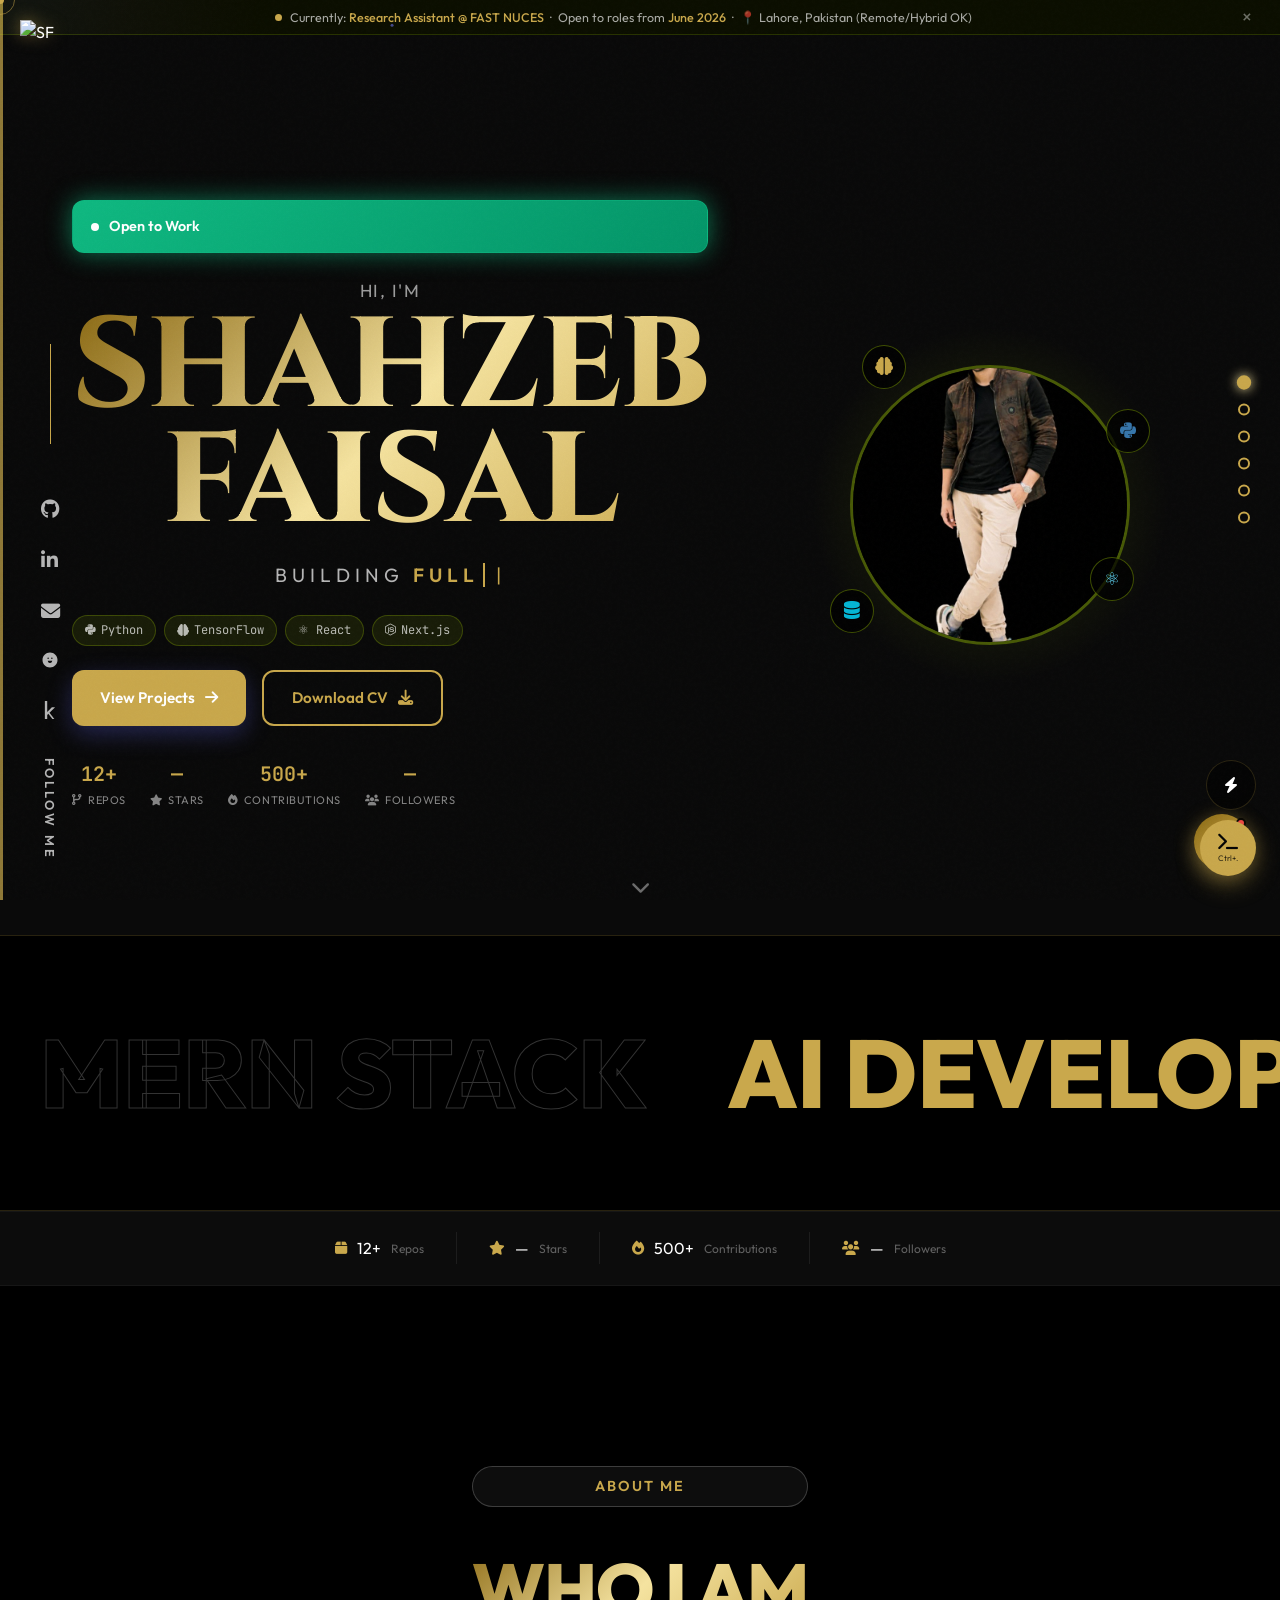
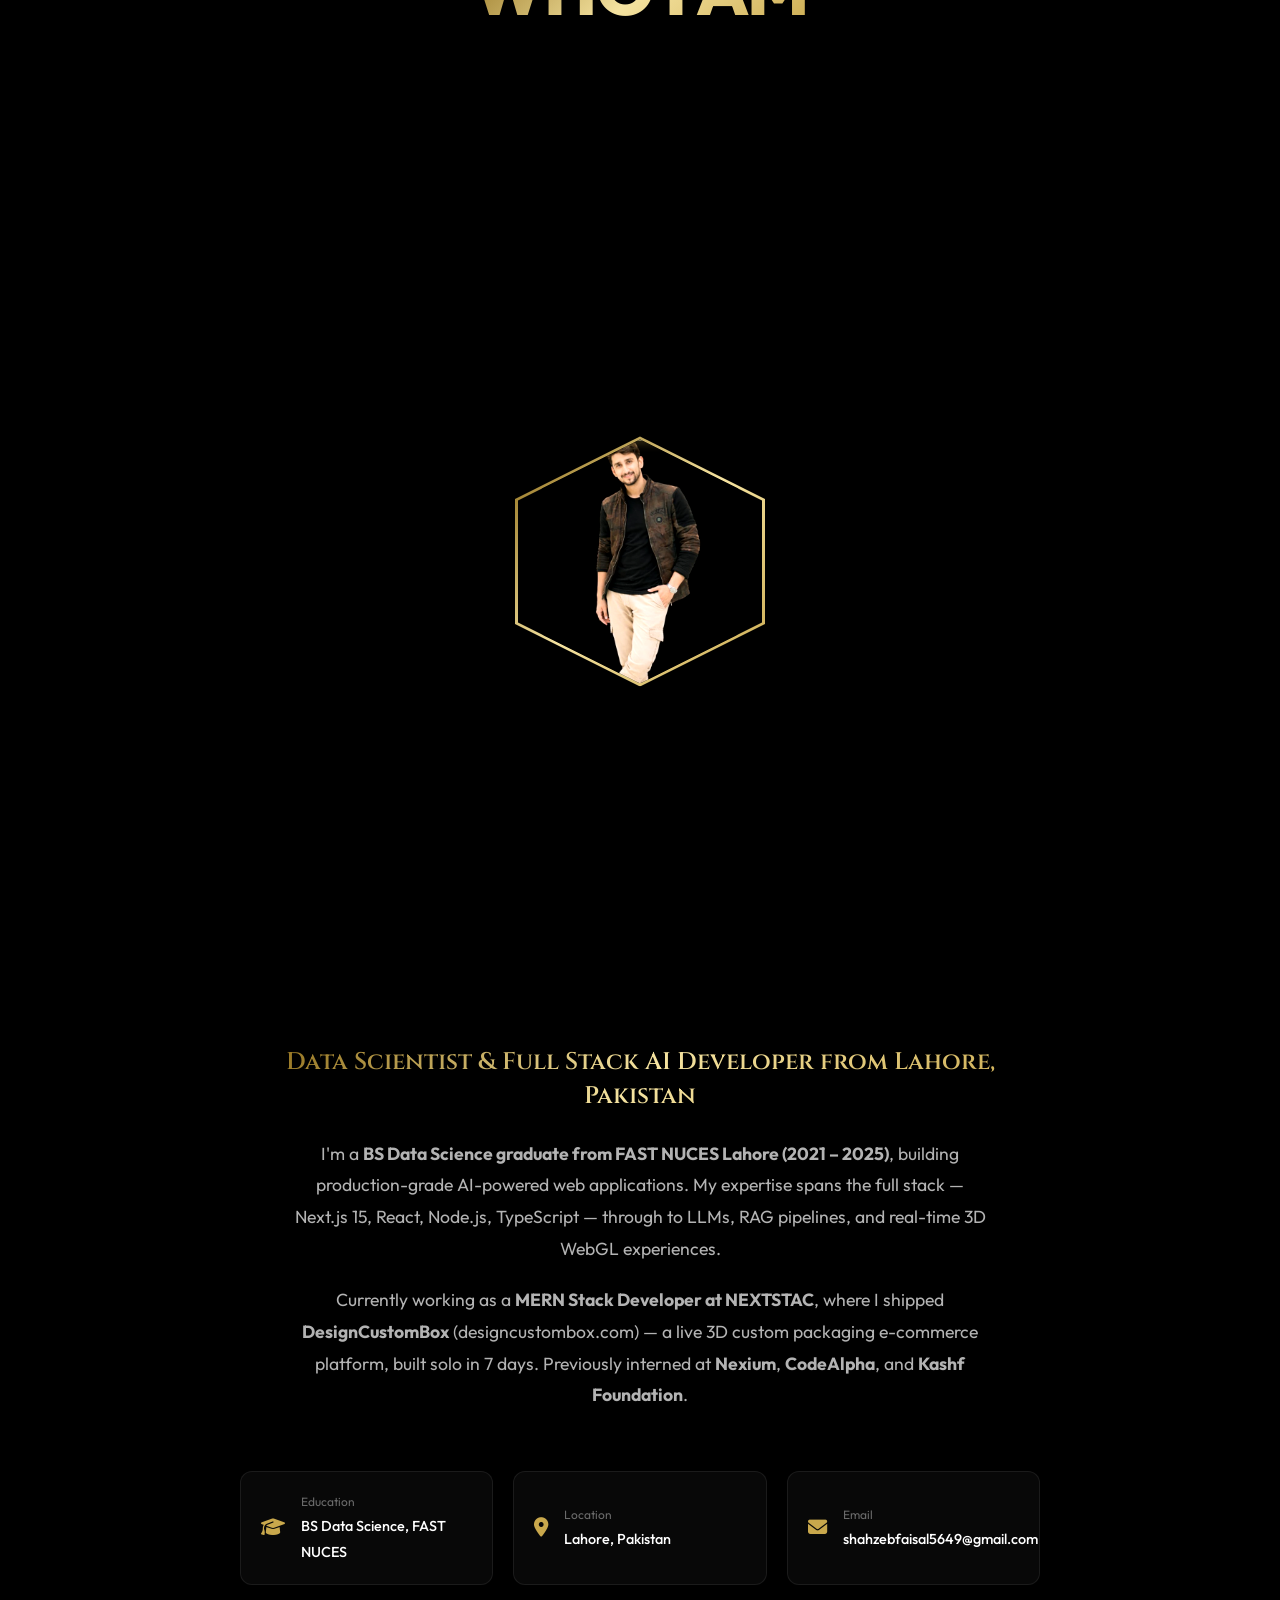
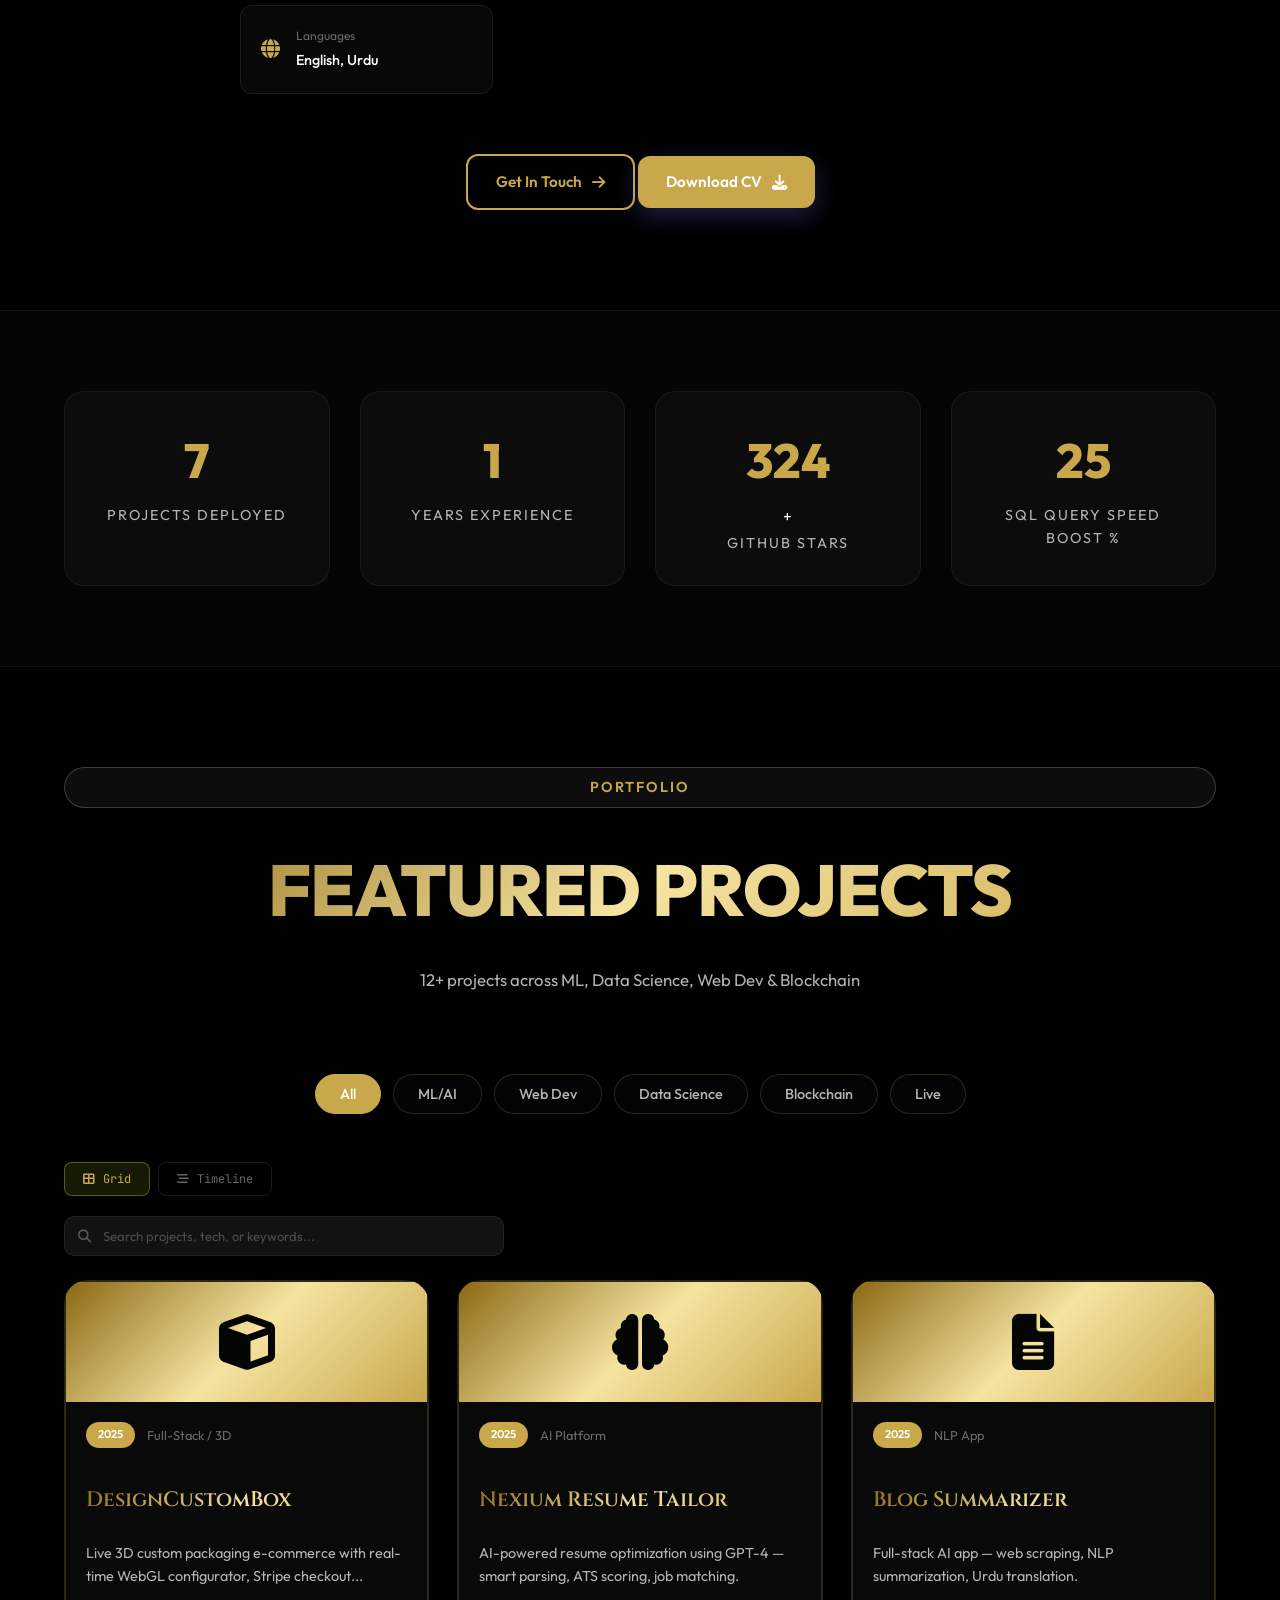
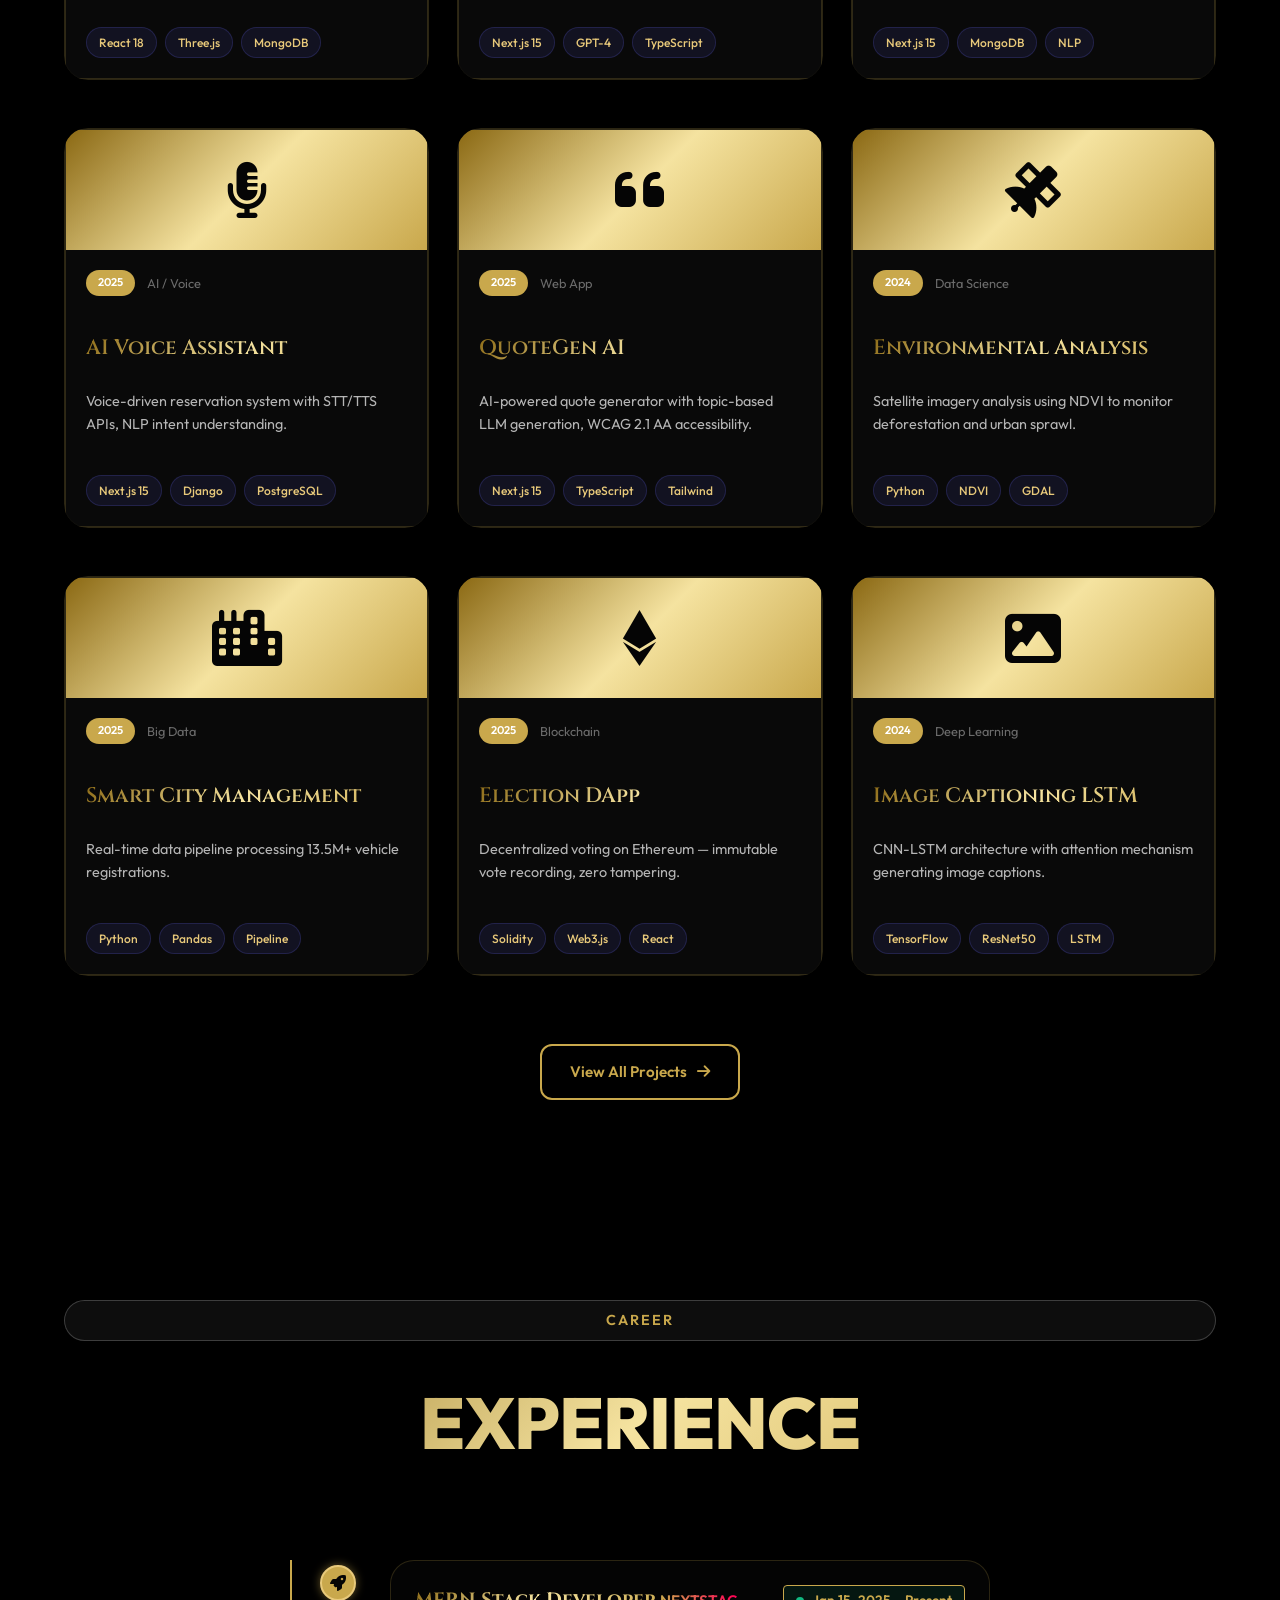
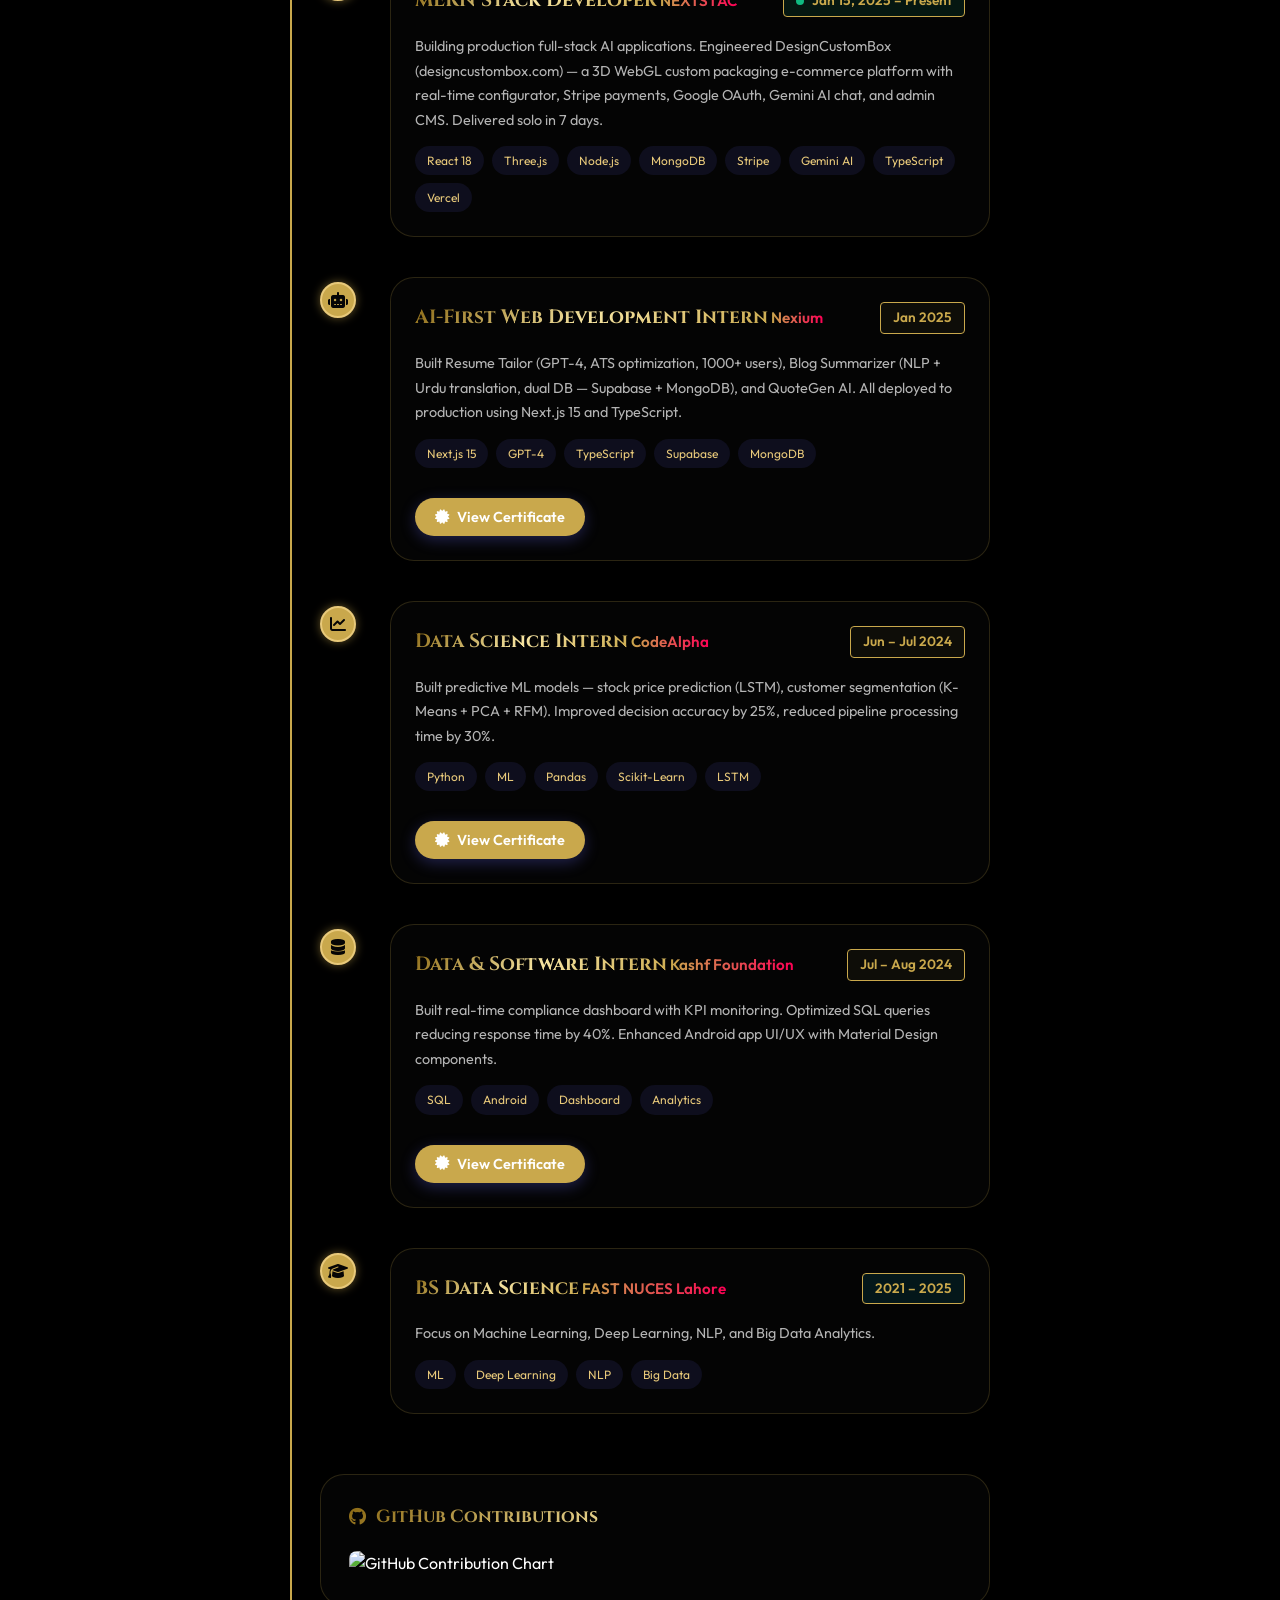
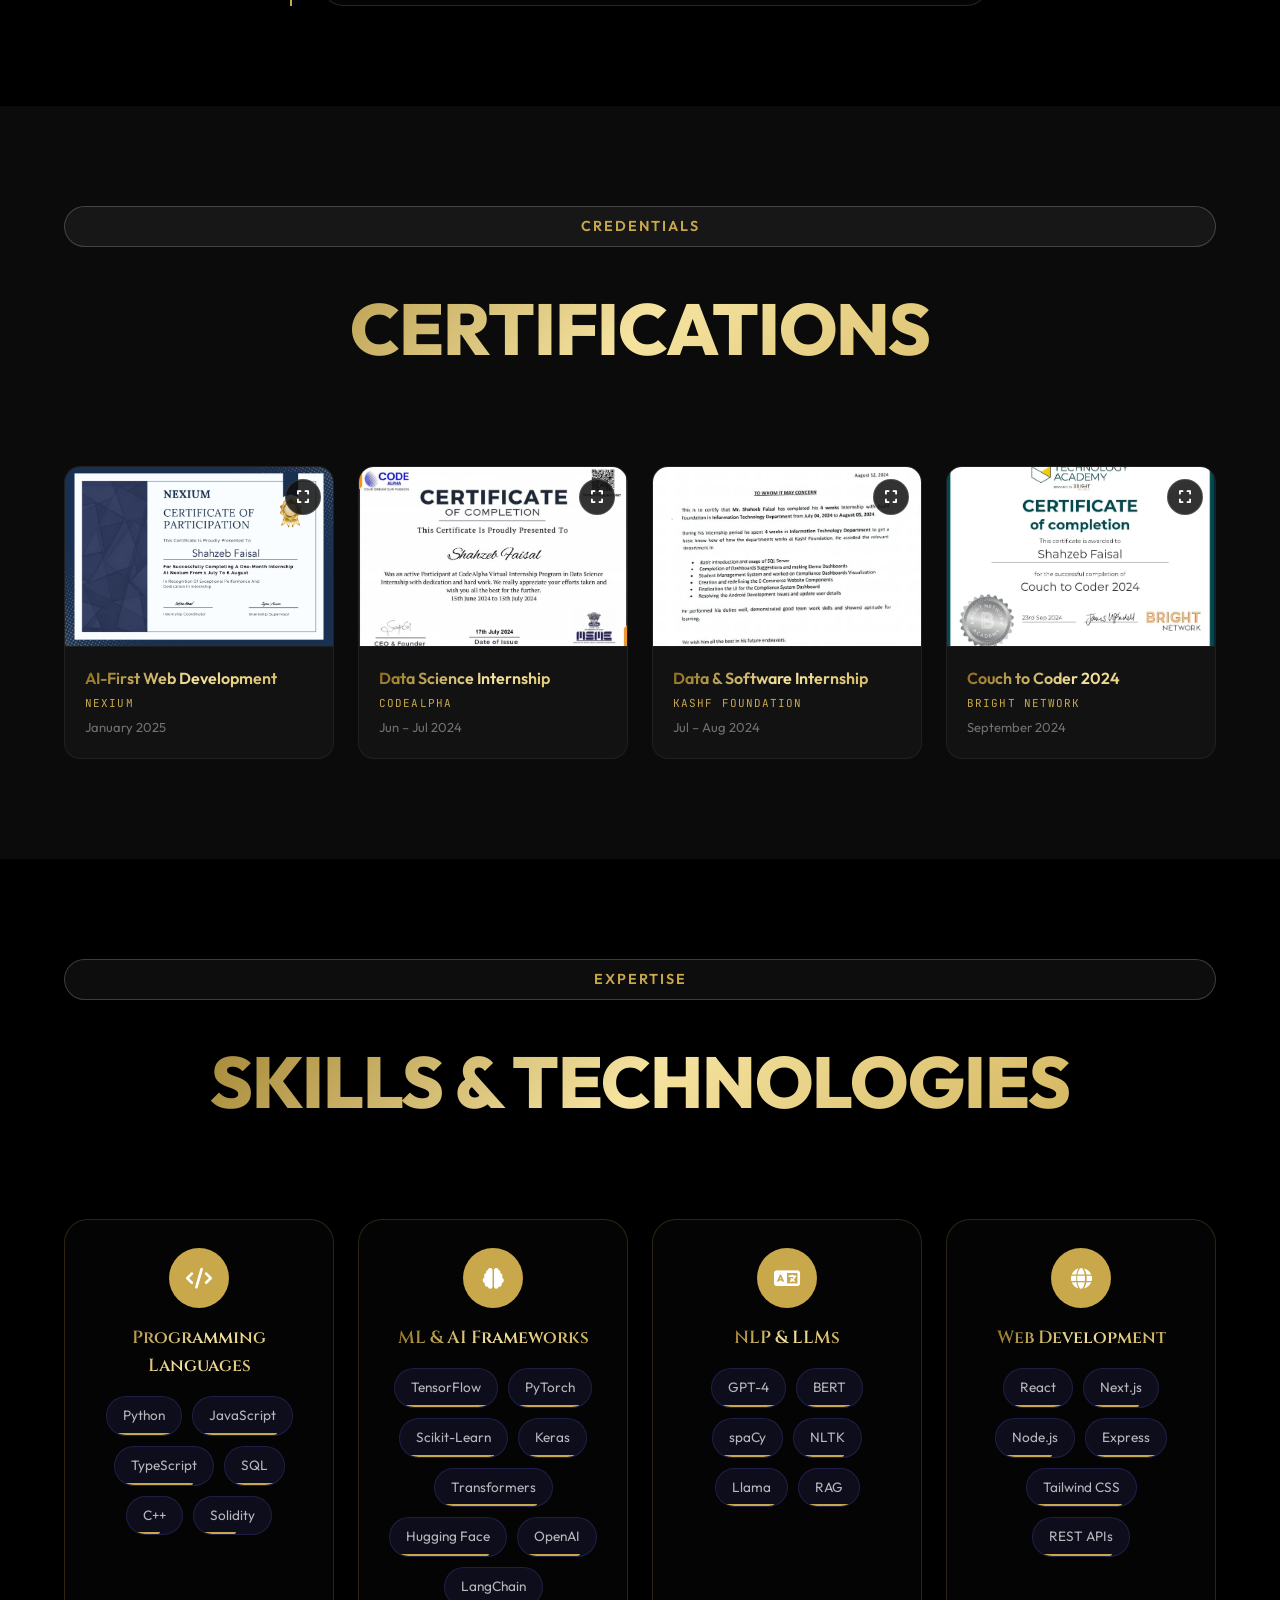
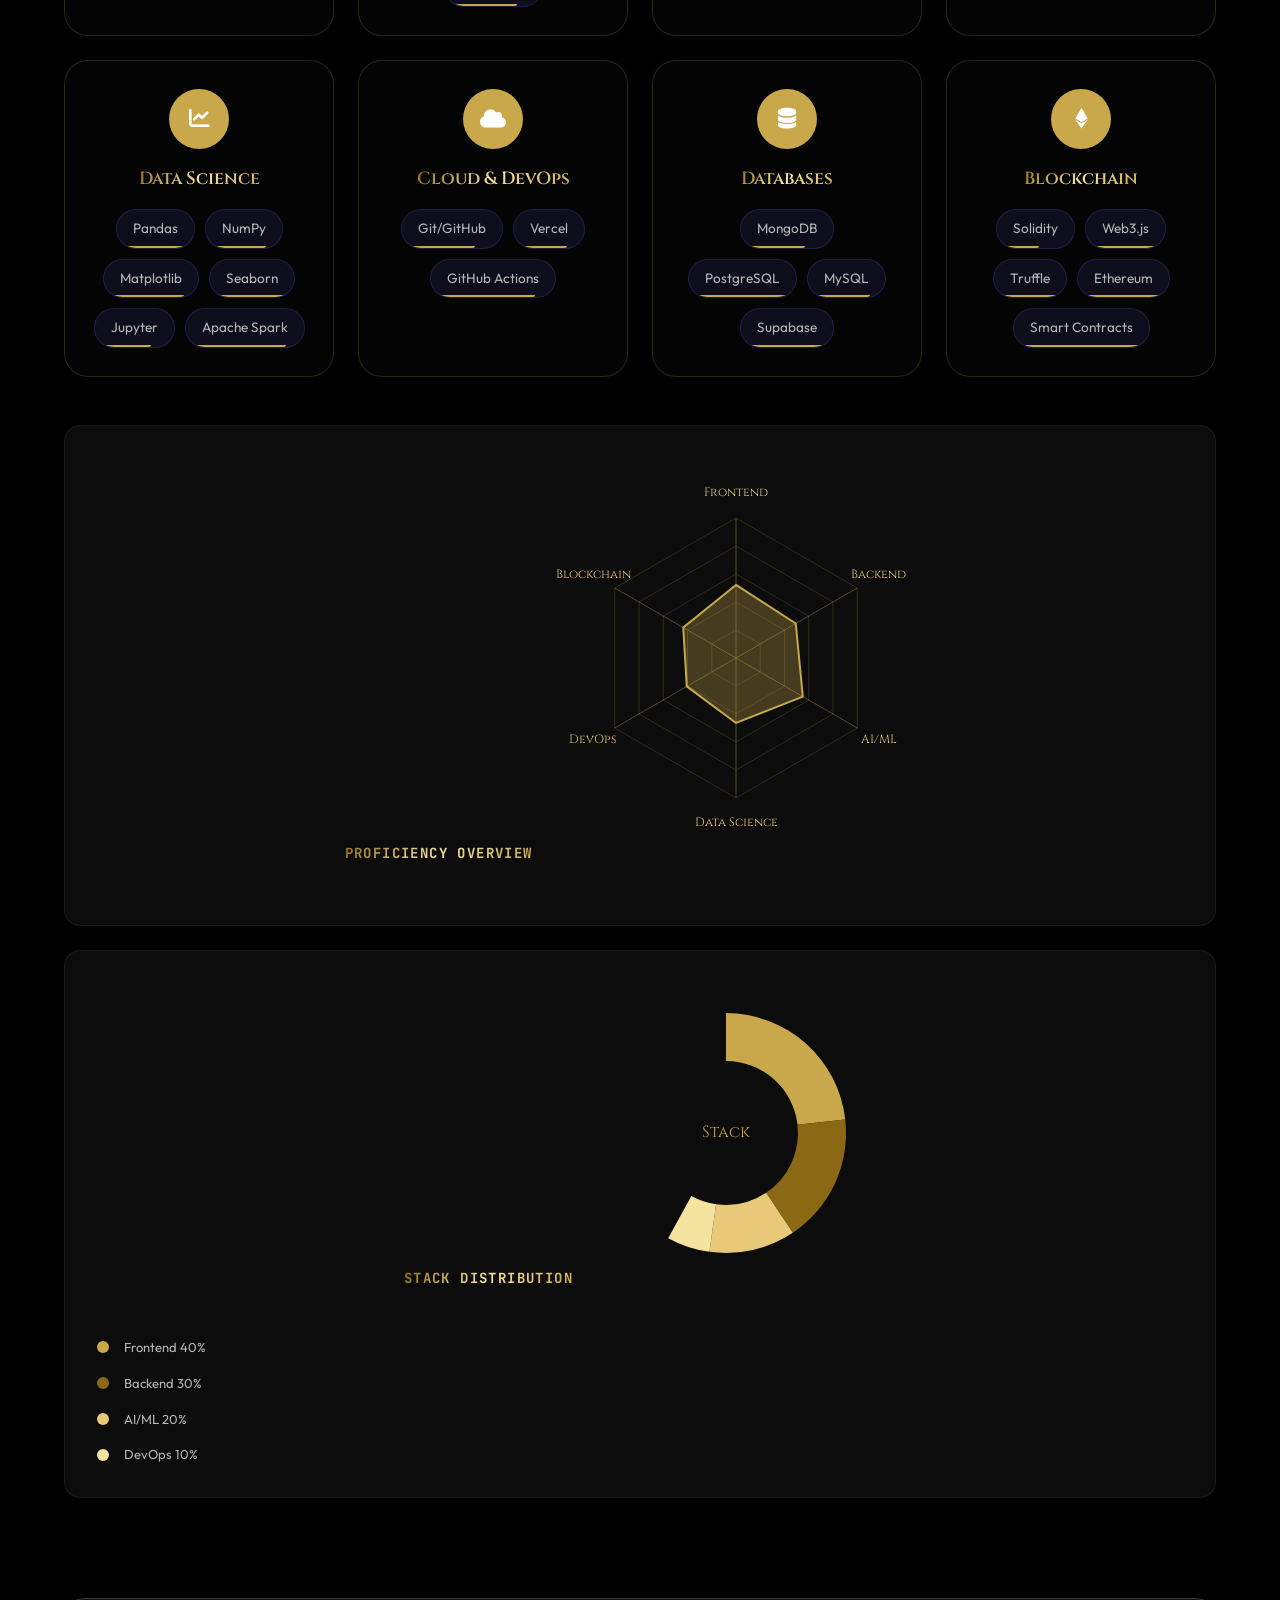
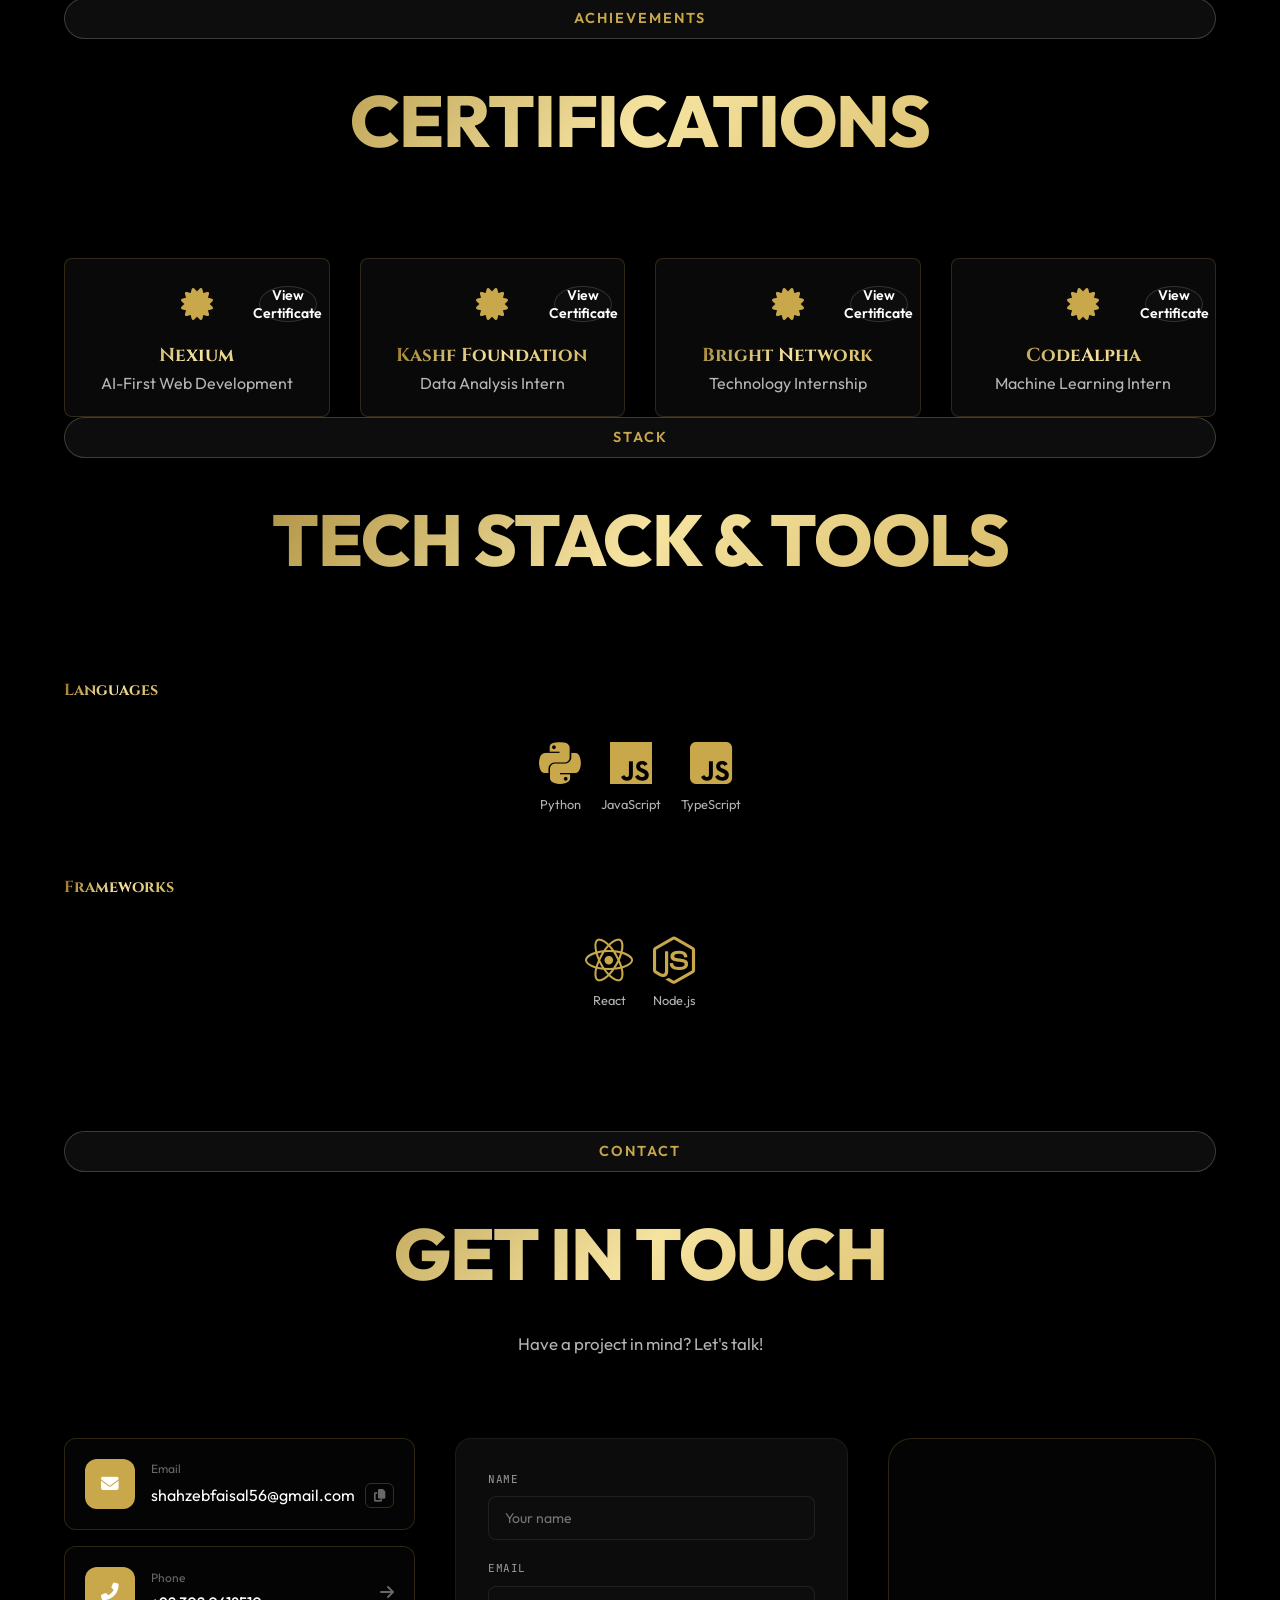
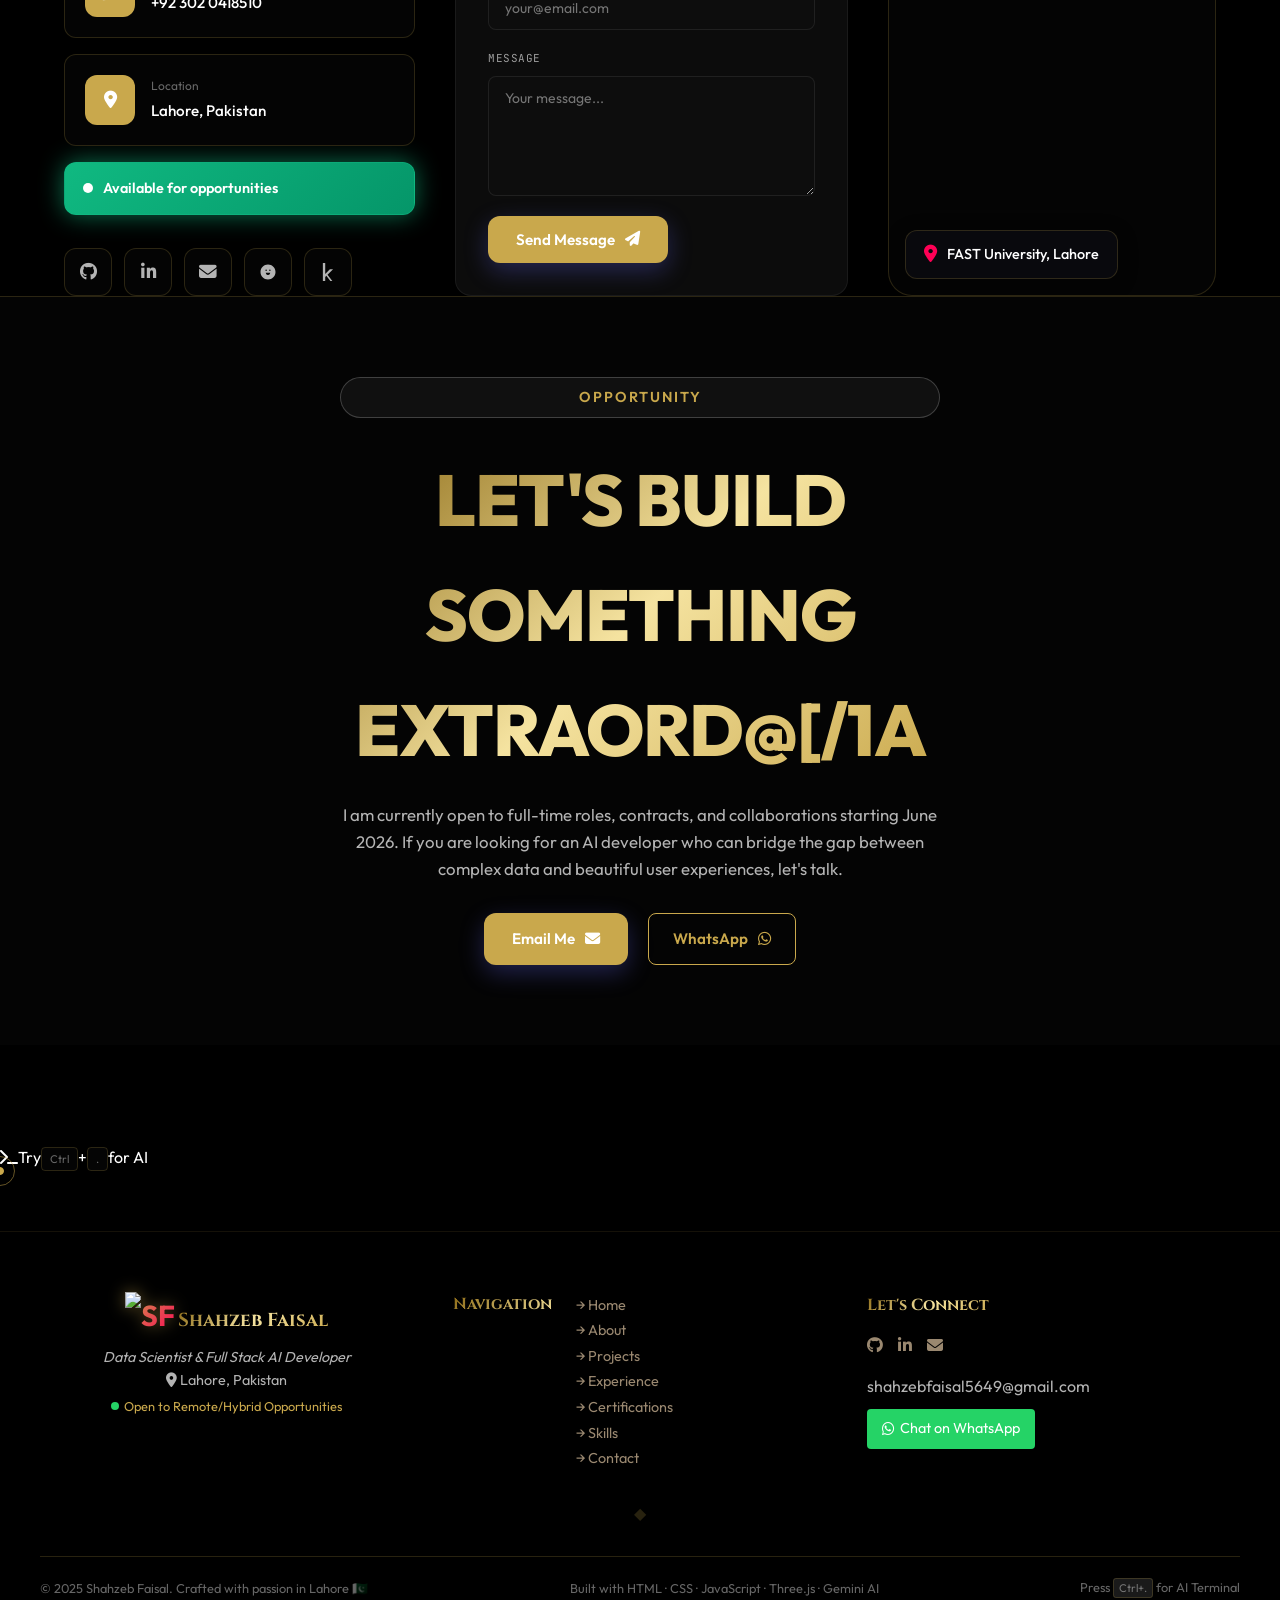
==== commit 7d3a2342: "Updated Portfolio_" ====
--- a/index.html
+++ b/index.html
@@ -4,7 +4,7 @@
 
 <head>
     <meta charset="UTF-8">
-    <meta name="viewport" content="width=device-width, initial-scale=1.0">
+    <meta name="viewport" content="width=device-width, initial-scale=1.0, maximum-scale=1.0, minimum-scale=1.0, user-scalable=no">
     <meta name="description"
         content="Shahzeb Faisal — Data Scientist & Full Stack AI Developer. ML Engineer, NLP specialist, Next.js 15, React, Node.js, TypeScript, LLMs, and production AI applications from Lahore, Pakistan.">
     <meta name="keywords" content="Data Scientist, Full Stack AI Developer, MERN Stack, Next.js 15, React, Node.js, TypeScript, LLMs, Shahzeb Faisal">
@@ -32,7 +32,7 @@
 
     <!-- Optimized Fonts -->
     <link
-        href="https://fonts.googleapis.com/css2?family=Inter:wght@300;400;500;600;700&family=Space+Grotesk:wght@400;500;600;700&family=Outfit:wght@300;400;500;600;700;800&family=JetBrains+Mono:wght@400;500&display=swap"
+        href="https://fonts.googleapis.com/css2?family=Inter:wght@300;400;500;600;700&family=Space+Grotesk:wght@400;500;600;700&family=Outfit:wght@300;400;500;600;700;800&family=JetBrains+Mono:wght@400;500&family=Cinzel:wght@400;700&family=Cormorant+Garamond:ital,wght@0,400;0,700;1,400&display=swap"
         rel="stylesheet">
 
     <!-- Font Awesome - Deferred -->
@@ -78,12 +78,41 @@
 </head>
 
 <body>
-    <!-- Preloader -->
-    <div id="preloader">
-        <div class="boot-terminal">
-            <div id="boot-output"></div>
-            <span id="boot-cursor">_</span>
+    <!-- Cinematic Preloader -->
+    <div id="preloader" style="position: fixed; top: 0; left: 0; width: 100%; height: 100%; background: #000000; z-index: 10000; display: flex; flex-direction: column; justify-content: center; align-items: center; cursor: pointer;">
+        <style>
+            #preloader-logo.shine {
+                position: relative;
+                overflow: hidden;
+            }
+            #preloader-logo.shine::after {
+                content: '';
+                position: absolute;
+                top: -50%;
+                left: -50%;
+                width: 200%;
+                height: 200%;
+                background: linear-gradient(45deg, transparent, rgba(255,255,255,0.4), transparent);
+                transform: rotate(45deg);
+                animation: shine-sweep 1s ease;
+            }
+            @keyframes shine-sweep {
+                0% { left: -100%; }
+                100% { left: 100%; }
+            }
+            @keyframes scan-line {
+                0% { top: 0; opacity: 1; }
+                100% { top: 100%; opacity: 0; }
+            }
+        </style>
+        <div class="preloader-content" style="text-align: center; position: relative;">
+            <img src="Images/SF_logo.png" id="preloader-logo" alt="SF Logo" style="width: 120px; height: auto; opacity: 0; transform: scale(0.5); transition: all(0.8s) ease;">
+            <div id="preloader-scan" style="position: absolute; top: 0; left: 0; width: 100%; height: 2px; background: #C9A84C; opacity: 0;"></div>
+            <div id="preloader-counter" style="font-family: 'JetBrains Mono', monospace; color: #C9A84C; margin-top: 20px; font-size: 1.2rem;">0%</div>
         </div>
+        <!-- Split screens -->
+        <div class="split-top" style="position: fixed; top: 0; left: 0; width: 100%; height: 50%; background: #000000; z-index: -1; transition: transform 0.5s ease;"></div>
+        <div class="split-bottom" style="position: fixed; bottom: 0; left: 0; width: 100%; height: 50%; background: #000000; z-index: -1; transition: transform 0.5s ease;"></div>
     </div>
 
     <!-- Particles Canvas -->
@@ -92,6 +121,16 @@
     <!-- Custom Cursor -->
     <div class="cursor"></div>
     <div class="cursor-follower"></div>
+
+    <!-- Dot Navigation -->
+    <div class="dot-nav" id="dot-nav">
+        <a href="#home" class="dot-nav-item active" data-label="Home"></a>
+        <a href="#about" class="dot-nav-item" data-label="About"></a>
+        <a href="#projects" class="dot-nav-item" data-label="Projects"></a>
+        <a href="#experience" class="dot-nav-item" data-label="Experience"></a>
+        <a href="#skills" class="dot-nav-item" data-label="Skills"></a>
+        <a href="#contact" class="dot-nav-item" data-label="Contact"></a>
+    </div>
 
     <!-- Back to Top Button -->
     <button id="back-to-top" class="back-to-top" aria-label="Back to top" title="Back to Top">
@@ -184,34 +223,7 @@
         <button class="status-strip-close" id="status-strip-close" aria-label="Dismiss">×</button>
     </div>
 
-    <!-- Navigation -->
-    <header id="navbar">
-        <nav class="nav-container">
-            <a href="#home" class="logo">
-                <span class="logo-text">SF</span>
-            </a>
-
-            <ul class="nav-menu" id="nav-menu">
-                <li><a href="#home" class="nav-link active">Home</a></li>
-                <li><a href="#about" class="nav-link">About</a></li>
-                <li><a href="#projects" class="nav-link">Projects</a></li>
-                <li><a href="#experience" class="nav-link">Experience</a></li>
-                <li><a href="#certifications" class="nav-link">Certs</a></li>
-                <li><a href="#skills" class="nav-link">Skills</a></li>
-                <li><a href="#contact" class="nav-link">Contact</a></li>
-            </ul>
-
-            <div class="nav-right">
-                <a href="resume.pdf" class="nav-cta" download>
-                    <span>Resume</span>
-                    <i class="fas fa-download"></i>
-                </a>
-                <button class="hamburger" id="hamburger" aria-label="Menu">
-                    <span></span><span></span><span></span>
-                </button>
-            </div>
-        </nav>
-    </header>
+    <!-- Sidebar and Navigation handled by Scripts/Sidebar.js -->
 
     <!-- Vertical Social Sidebar -->
     <aside class="social-sidebar">
@@ -398,26 +410,11 @@
                 <div class="about-main-centered">
                     <!-- Profile with Water Ring -->
                     <div class="about-image-centered">
-                        <div class="profile-img-container">
-                            <img src="Images/profile-pic.png" alt="Shahzeb Faisal" class="profile-img">
-                            <div class="water-ring">
-                                <svg class="water-text" viewBox="0 0 500 500">
-                                    <defs>
-                                        <path id="water-path"
-                                            d="M 250, 250 m -220, 0 a 220,220 0 1,1 440,0 a 220,220 0 1,1 -440,0">
-                                        </path>
-                                    </defs>
-                                    <text fill="#ffffff" font-family="var(--font-mono)" font-size="18"
-                                        font-weight="600">
-                                        <textPath xlink:href="#water-path" startOffset="0%">
-                                            DATA SCIENTIST AND FULL STACK AI DEVELOPER • DATA SCIENTIST AND FULL STACK AI
-                                            DEVELOPER •
-                                        </textPath>
-                                    </text>
-                                </svg>
-                            </div>
-                            <!-- Second Water Ring for liquid effect -->
-                            <div class="water-ring-outer"></div>
+                        <div class="hex-frame">
+                            <div class="hex-inner">
+                                <img src="Images/profile-pic.png" alt="Shahzeb Faisal" class="profile-img">
+                                <div class="scan-line"></div>
+                            </div>
                         </div>
                     </div>
 
@@ -496,8 +493,8 @@
                         <span class="stat-label">Years Experience</span>
                     </div>
                     <div class="stat-item">
-                        <span class="stat-number" data-target="7">0</span>
-                        <span class="stat-label">Days to Ship DesignCustomBox</span>
+                        <span class="stat-number" data-target="500">0</span>+
+                        <span class="stat-label">GitHub Stars</span>
                     </div>
                     <div class="stat-item">
                         <span class="stat-number" data-target="40">0</span>
@@ -523,6 +520,7 @@
                     <button class="filter-btn" data-filter="web">Web Dev</button>
                     <button class="filter-btn" data-filter="data">Data Science</button>
                     <button class="filter-btn" data-filter="blockchain">Blockchain</button>
+                    <button class="filter-btn" data-filter="live">Live</button>
                 </div>
 
                 <div class="projects-view-toggle">
@@ -553,417 +551,278 @@
 
                 <!-- Projects Grid -->
                 <div class="projects-grid" id="projects-grid">
-                    <!-- Project 1 - Featured -->
-                    <article class="project-card featured" data-category="web">
-                        <div class="project-image">
-                            <div class="project-preview">
-                                <i class="fas fa-cube"></i>
-                            </div>
-                            <span class="badge-live">Live</span>
-                        </div>
-                        <div class="project-info">
-                            <div class="project-meta">
-                                <span class="year">2025</span>
-                                <span class="type">Full-Stack / 3D</span>
-                            </div>
-                            <h3>DesignCustomBox</h3>
-                            <p>Live 3D custom packaging e-commerce with real-time WebGL configurator, Stripe checkout, Google OAuth, Gemini AI chat, and full admin CMS — shipped solo in 7 days.</p>
-                            <div class="project-tech">
-                                <span>React 18</span>
-                                <span>Three.js</span>
-                                <span>MongoDB</span>
-                                <span>Stripe</span>
-                                <span>Gemini AI</span>
-                            </div>
-                             <div style="margin-top: 15px;">
-                                <a href="https://designcustombox.com" target="_blank" rel="noopener" class="project-link">
-                                    <i class="fas fa-external-link-alt"></i> View Live
-                                </a>
+                    <!-- Project 1 -->
+                    <article class="project-card" data-category="web" data-live="true">
+                        <div class="card-inner">
+                            <div class="card-front">
+                                <div class="card-header-gold">
+                                    <i class="fas fa-cube"></i>
+                                </div>
+                                <div class="card-body">
+                                    <div class="project-meta">
+                                        <span class="year">2025</span>
+                                        <span class="type">Full-Stack / 3D</span>
+                                    </div>
+                                    <h3>DesignCustomBox</h3>
+                                    <p>Live 3D custom packaging e-commerce with real-time WebGL configurator, Stripe checkout...</p>
+                                    <div class="project-tech">
+                                        <span>React 18</span><span>Three.js</span><span>MongoDB</span>
+                                    </div>
+                                </div>
+                            </div>
+                            <div class="card-back">
+                                <h3>Tech Details</h3>
+                                <p>Shipped solo in 7 days. Features full admin CMS, Gemini AI chat, and Google OAuth.</p>
+                                <div class="card-links">
+                                    <a href="https://designcustombox.com" target="_blank" rel="noopener" class="project-link"><i class="fas fa-external-link-alt"></i> Live</a>
+                                </div>
                             </div>
                         </div>
                     </article>
 
-                    <!-- Project 2 - Featured -->
-                    <article class="project-card featured" data-category="ml web">
-                        <div class="project-image">
-                            <div class="project-preview">
-                                <i class="fas fa-brain"></i>
-                            </div>
-                            <span class="featured-badge">Featured</span>
-                        </div>
-                        <div class="project-info">
-                            <div class="project-meta">
-                                <span class="year">2025</span>
-                                <span class="type">AI Platform</span>
-                            </div>
-                            <h3>Nexium Resume Tailor</h3>
-                            <p>AI-powered resume optimization using GPT-4 — smart parsing, ATS scoring, job matching. 30% accuracy improvement, 1000+ users in production.</p>
-                            <div class="project-tech">
-                                <span>Next.js 15</span>
-                                <span>GPT-4</span>
-                                <span>TypeScript</span>
-                                <span>Supabase</span>
-                                <span>PWA</span>
-                            </div>
-                            <div style="margin-top: 15px; display: flex; gap: 15px;">
-                                <a href="https://nexium-resume-tailor.vercel.app" target="_blank" rel="noopener" class="project-link">
-                                    <i class="fas fa-external-link-alt"></i> View Live
-                                </a>
-                                <a href="https://github.com/ShahzebFaisal5649/Nexium_Shahzeb_Faisal_Grand_Project" target="_blank" rel="noopener" class="project-link">
-                                    <i class="fab fa-github"></i> GitHub
-                                </a>
+                    <!-- Project 2 -->
+                    <article class="project-card" data-category="ml web" data-live="true">
+                        <div class="card-inner">
+                            <div class="card-front">
+                                <div class="card-header-gold">
+                                    <i class="fas fa-brain"></i>
+                                </div>
+                                <div class="card-body">
+                                    <div class="project-meta">
+                                        <span class="year">2025</span>
+                                        <span class="type">AI Platform</span>
+                                    </div>
+                                    <h3>Nexium Resume Tailor</h3>
+                                    <p>AI-powered resume optimization using GPT-4 — smart parsing, ATS scoring, job matching.</p>
+                                    <div class="project-tech">
+                                        <span>Next.js 15</span><span>GPT-4</span><span>TypeScript</span>
+                                    </div>
+                                </div>
+                            </div>
+                            <div class="card-back">
+                                <h3>Tech Details</h3>
+                                <p>30% accuracy improvement, 1000+ users in production. PWA support.</p>
+                                <div class="card-links">
+                                    <a href="https://nexium-shahzeb-faisal-grand-project.vercel.app" target="_blank" rel="noopener" class="project-link"><i class="fas fa-external-link-alt"></i> Live</a>
+                                    <a href="https://github.com/ShahzebFaisal5649/Nexium_Shahzeb_Faisal_Grand_Project" target="_blank" rel="noopener" class="project-link"><i class="fab fa-github"></i> Code</a>
+                                </div>
                             </div>
                         </div>
                     </article>
 
                     <!-- Project 3 -->
-                    <article class="project-card" data-category="ml web">
-                        <div class="project-image">
-                            <div class="project-preview">
-                                <i class="fas fa-file-alt"></i>
-                            </div>
-                            <span class="badge-live">Live</span>
-                        </div>
-                        <div class="project-info">
-                            <div class="project-meta">
-                                <span class="year">2025</span>
-                                <span class="type">NLP App</span>
-                            </div>
-                            <h3>Blog Summarizer</h3>
-                            <p>Full-stack AI app — web scraping, NLP summarization, Urdu translation, dual database (Supabase + MongoDB). 10,000+ articles processed.</p>
-                            <div class="project-tech">
-                                <span>Next.js 15</span>
-                                <span>MongoDB</span>
-                                <span>NLP</span>
-                                <span>Supabase</span>
-                            </div>
-                            <div style="margin-top: 15px; display: flex; gap: 15px;">
-                                <a href="https://nexium-blog-summariser.vercel.app" target="_blank" rel="noopener" class="project-link">
-                                    <i class="fas fa-external-link-alt"></i> View Live
-                                </a>
-                                <a href="https://github.com/ShahzebFaisal5649/Nexium_Shahzeb_Faisal_Assign2" target="_blank" rel="noopener" class="project-link">
-                                    <i class="fab fa-github"></i> GitHub
-                                </a>
+                    <article class="project-card" data-category="ml web" data-live="true">
+                        <div class="card-inner">
+                            <div class="card-front">
+                                <div class="card-header-gold">
+                                    <i class="fas fa-file-alt"></i>
+                                </div>
+                                <div class="card-body">
+                                    <div class="project-meta">
+                                        <span class="year">2025</span>
+                                        <span class="type">NLP App</span>
+                                    </div>
+                                    <h3>Blog Summarizer</h3>
+                                    <p>Full-stack AI app — web scraping, NLP summarization, Urdu translation.</p>
+                                    <div class="project-tech">
+                                        <span>Next.js 15</span><span>MongoDB</span><span>NLP</span>
+                                    </div>
+                                </div>
+                            </div>
+                            <div class="card-back">
+                                <h3>Tech Details</h3>
+                                <p>Dual database (Supabase + MongoDB). 10,000+ articles processed.</p>
+                                <div class="card-links">
+                                    <a href="https://nexium-shahzeb-faisal-assign2.vercel.app" target="_blank" rel="noopener" class="project-link"><i class="fas fa-external-link-alt"></i> Live</a>
+                                    <a href="https://github.com/ShahzebFaisal5649/Nexium_Shahzeb_Faisal_Assign2" target="_blank" rel="noopener" class="project-link"><i class="fab fa-github"></i> Code</a>
+                                </div>
                             </div>
                         </div>
                     </article>
 
                     <!-- Project 4 -->
                     <article class="project-card" data-category="ml web">
-                        <div class="project-image">
-                            <div class="project-preview">
-                                <i class="fas fa-microphone-alt"></i>
-                            </div>
-                            <span class="featured-badge" style="background:var(--accent-pink);">FYP</span>
-                        </div>
-                        <div class="project-info">
-                            <div class="project-meta">
-                                <span class="year">2025</span>
-                                <span class="type">AI / Voice</span>
-                            </div>
-                            <h3>AI Voice Assistant – Restaurant Booking</h3>
-                            <p>Voice-driven reservation system with STT/TTS APIs, NLP intent understanding, and a restaurant manager dashboard with real-time table availability.</p>
-                            <div class="project-tech">
-                                <span>Next.js 15</span>
-                                <span>Django REST</span>
-                                <span>PostgreSQL</span>
-                                <span>NLP</span>
-                                <span>STT/TTS</span>
-                            </div>
-                            <div style="margin-top: 15px;">
-                                <a href="https://github.com/ShahzebFaisal5649" target="_blank" rel="noopener" style="color: var(--text-secondary); text-decoration: none; font-size: 0.9rem; font-weight: 500; display: inline-flex; align-items: center; gap: 8px;">
-                                    <i class="fab fa-github"></i> View GitHub
-                                </a>
+                        <div class="card-inner">
+                            <div class="card-front">
+                                <div class="card-header-gold">
+                                    <i class="fas fa-microphone-alt"></i>
+                                </div>
+                                <div class="card-body">
+                                    <div class="project-meta">
+                                        <span class="year">2025</span>
+                                        <span class="type">AI / Voice</span>
+                                    </div>
+                                    <h3>AI Voice Assistant</h3>
+                                    <p>Voice-driven reservation system with STT/TTS APIs, NLP intent understanding.</p>
+                                    <div class="project-tech">
+                                        <span>Next.js 15</span><span>Django</span><span>PostgreSQL</span>
+                                    </div>
+                                </div>
+                            </div>
+                            <div class="card-back">
+                                <h3>Tech Details</h3>
+                                <p>Restaurant manager dashboard with real-time table availability.</p>
+                                <div class="card-links">
+                                    <a href="https://github.com/ShahzebFaisal5649" target="_blank" rel="noopener" class="project-link"><i class="fab fa-github"></i> Code</a>
+                                </div>
                             </div>
                         </div>
                     </article>
 
                     <!-- Project 5 -->
-                    <article class="project-card" data-category="web">
-                        <div class="project-image">
-                            <div class="project-preview">
-                                <i class="fas fa-quote-left"></i>
-                            </div>
-                        </div>
-                        <div class="project-info">
-                            <div class="project-meta">
-                                <span class="year">2025</span>
-                                <span class="type">Web App</span>
-                            </div>
-                            <h3>QuoteGen AI</h3>
-                            <p>AI-powered quote generator with topic-based LLM generation, WCAG 2.1 AA accessibility, and server-side rendering.</p>
-                            <div class="project-tech">
-                                <span>Next.js 15</span>
-                                <span>TypeScript</span>
-                                <span>Tailwind</span>
-                            </div>
-                            <div style="margin-top: 15px; display: flex; gap: 15px;">
-                                <a href="https://quotegen-ai.vercel.app" target="_blank" rel="noopener" class="project-link">
-                                    <i class="fas fa-external-link-alt"></i> View Live
-                                </a>
-                                <a href="https://github.com/ShahzebFaisal5649/Nexium_Shahzeb_Faisal_Assign1" target="_blank" rel="noopener" class="project-link">
-                                    <i class="fab fa-github"></i> GitHub
-                                </a>
+                    <article class="project-card" data-category="web" data-live="true">
+                        <div class="card-inner">
+                            <div class="card-front">
+                                <div class="card-header-gold">
+                                    <i class="fas fa-quote-left"></i>
+                                </div>
+                                <div class="card-body">
+                                    <div class="project-meta">
+                                        <span class="year">2025</span>
+                                        <span class="type">Web App</span>
+                                    </div>
+                                    <h3>QuoteGen AI</h3>
+                                    <p>AI-powered quote generator with topic-based LLM generation, WCAG 2.1 AA accessibility.</p>
+                                    <div class="project-tech">
+                                        <span>Next.js 15</span><span>TypeScript</span><span>Tailwind</span>
+                                    </div>
+                                </div>
+                            </div>
+                            <div class="card-back">
+                                <h3>Tech Details</h3>
+                                <p>Server-side rendering. High accessibility score.</p>
+                                <div class="card-links">
+                                    <a href="https://nexium-shahzeb-faisal-assign1.vercel.app" target="_blank" rel="noopener" class="project-link"><i class="fas fa-external-link-alt"></i> Live</a>
+                                    <a href="https://github.com/ShahzebFaisal5649/Nexium_Shahzeb_Faisal_Assign1" target="_blank" rel="noopener" class="project-link"><i class="fab fa-github"></i> Code</a>
+                                </div>
                             </div>
                         </div>
                     </article>
 
                     <!-- Project 6 -->
                     <article class="project-card" data-category="data ml">
-                        <div class="project-image">
-                            <div class="project-preview">
-                                <i class="fas fa-satellite"></i>
-                            </div>
-                        </div>
-                        <div class="project-info">
-                            <div class="project-meta">
-                                <span class="year">2024</span>
-                                <span class="type">Data Science</span>
-                            </div>
-                            <h3>Environmental Analysis</h3>
-                            <p>Satellite imagery analysis using NDVI to monitor deforestation and urban sprawl. 90% detection accuracy over 500+ sq km.</p>
-                            <div class="project-tech">
-                                <span>Python</span>
-                                <span>NDVI</span>
-                                <span>GDAL</span>
-                                <span>Rasterio</span>
-                            </div>
-                            <div style="margin-top: 15px;">
-                                <a href="https://github.com/ShahzebFaisal5649/Environmental_Impact_Analysis_using_Satellite_Data" target="_blank" rel="noopener" style="color: var(--text-secondary); text-decoration: none; font-size: 0.9rem; font-weight: 500; display: inline-flex; align-items: center; gap: 8px;">
-                                    <i class="fab fa-github"></i> View GitHub
-                                </a>
+                        <div class="card-inner">
+                            <div class="card-front">
+                                <div class="card-header-gold">
+                                    <i class="fas fa-satellite"></i>
+                                </div>
+                                <div class="card-body">
+                                    <div class="project-meta">
+                                        <span class="year">2024</span>
+                                        <span class="type">Data Science</span>
+                                    </div>
+                                    <h3>Environmental Analysis</h3>
+                                    <p>Satellite imagery analysis using NDVI to monitor deforestation and urban sprawl.</p>
+                                    <div class="project-tech">
+                                        <span>Python</span><span>NDVI</span><span>GDAL</span>
+                                    </div>
+                                </div>
+                            </div>
+                            <div class="card-back">
+                                <h3>Tech Details</h3>
+                                <p>90% detection accuracy over 500+ sq km. Uses Rasterio.</p>
+                                <div class="card-links">
+                                    <a href="https://github.com/ShahzebFaisal5649/Environmental_Impact_Analysis_using_Satellite_Data" target="_blank" rel="noopener" class="project-link"><i class="fab fa-github"></i> Code</a>
+                                </div>
                             </div>
                         </div>
                     </article>
 
                     <!-- Project 7 -->
                     <article class="project-card" data-category="data">
-                        <div class="project-image">
-                            <div class="project-preview">
-                                <i class="fas fa-city"></i>
-                            </div>
-                        </div>
-                        <div class="project-info">
-                            <div class="project-meta">
-                                <span class="year">2025</span>
-                                <span class="type">Big Data</span>
-                            </div>
-                            <h3>Smart City Management</h3>
-                            <p>Real-time data pipeline processing 13.5M+ vehicle registrations with 98.75% data quality score and 40% query optimization.</p>
-                            <div class="project-tech">
-                                <span>Python</span>
-                                <span>Pandas</span>
-                                <span>Pipeline</span>
-                            </div>
-                            <div style="margin-top: 15px;">
-                                <a href="https://github.com/ShahzebFaisal5649/smart-city-management-system" target="_blank" rel="noopener" style="color: var(--text-secondary); text-decoration: none; font-size: 0.9rem; font-weight: 500; display: inline-flex; align-items: center; gap: 8px;">
-                                    <i class="fab fa-github"></i> View GitHub
-                                </a>
+                        <div class="card-inner">
+                            <div class="card-front">
+                                <div class="card-header-gold">
+                                    <i class="fas fa-city"></i>
+                                </div>
+                                <div class="card-body">
+                                    <div class="project-meta">
+                                        <span class="year">2025</span>
+                                        <span class="type">Big Data</span>
+                                    </div>
+                                    <h3>Smart City Management</h3>
+                                    <p>Real-time data pipeline processing 13.5M+ vehicle registrations.</p>
+                                    <div class="project-tech">
+                                        <span>Python</span><span>Pandas</span><span>Pipeline</span>
+                                    </div>
+                                </div>
+                            </div>
+                            <div class="card-back">
+                                <h3>Tech Details</h3>
+                                <p>98.75% data quality score and 40% query optimization.</p>
+                                <div class="card-links">
+                                    <a href="https://github.com/ShahzebFaisal5649/smart-city-management-system" target="_blank" rel="noopener" class="project-link"><i class="fab fa-github"></i> Code</a>
+                                </div>
                             </div>
                         </div>
                     </article>
 
                     <!-- Project 8 -->
                     <article class="project-card" data-category="blockchain web">
-                        <div class="project-image">
-                            <div class="project-preview">
-                                <i class="fab fa-ethereum"></i>
-                            </div>
-                        </div>
-                        <div class="project-info">
-                            <div class="project-meta">
-                                <span class="year">2025</span>
-                                <span class="type">Blockchain</span>
-                            </div>
-                            <h3>Election DApp</h3>
-                            <p>Decentralized voting on Ethereum — immutable vote recording, zero tampering, automated counting with real-time results dashboard.</p>
-                            <div class="project-tech">
-                                <span>Solidity</span>
-                                <span>Web3.js</span>
-                                <span>Truffle</span>
-                                <span>React</span>
-                            </div>
-                            <div style="margin-top: 15px;">
-                                <a href="https://github.com/ShahzebFaisal5649/election-dapp" target="_blank" rel="noopener" style="color: var(--text-secondary); text-decoration: none; font-size: 0.9rem; font-weight: 500; display: inline-flex; align-items: center; gap: 8px;">
-                                    <i class="fab fa-github"></i> View GitHub
-                                </a>
+                        <div class="card-inner">
+                            <div class="card-front">
+                                <div class="card-header-gold">
+                                    <i class="fab fa-ethereum"></i>
+                                </div>
+                                <div class="card-body">
+                                    <div class="project-meta">
+                                        <span class="year">2025</span>
+                                        <span class="type">Blockchain</span>
+                                    </div>
+                                    <h3>Election DApp</h3>
+                                    <p>Decentralized voting on Ethereum — immutable vote recording, zero tampering.</p>
+                                    <div class="project-tech">
+                                        <span>Solidity</span><span>Web3.js</span><span>React</span>
+                                    </div>
+                                </div>
+                            </div>
+                            <div class="card-back">
+                                <h3>Tech Details</h3>
+                                <p>Automated counting with real-time results dashboard. Uses Truffle.</p>
+                                <div class="card-links">
+                                    <a href="https://github.com/ShahzebFaisal5649/election-dapp" target="_blank" rel="noopener" class="project-link"><i class="fab fa-github"></i> Code</a>
+                                </div>
                             </div>
                         </div>
                     </article>
 
                     <!-- Project 9 -->
                     <article class="project-card" data-category="ml">
-                        <div class="project-image">
-                            <div class="project-preview">
-                                <i class="fas fa-image"></i>
-                            </div>
-                        </div>
-                        <div class="project-info">
-                            <div class="project-meta">
-                                <span class="year">2024</span>
-                                <span class="type">Deep Learning</span>
-                            </div>
-                            <h3>Image Captioning LSTM</h3>
-                            <p>CNN-LSTM architecture with attention mechanism generating image captions. BLEU-4 score: 0.875, 92% validation accuracy.</p>
-                            <div class="project-tech">
-                                <span>TensorFlow</span>
-                                <span>ResNet50</span>
-                                <span>LSTM</span>
-                                <span>Keras</span>
-                            </div>
-                            <div style="margin-top: 15px;">
-                                <a href="https://github.com/ShahzebFaisal5649/Visual-Description-Generator-For-Images-Data" target="_blank" rel="noopener" style="color: var(--text-secondary); text-decoration: none; font-size: 0.9rem; font-weight: 500; display: inline-flex; align-items: center; gap: 8px;">
-                                    <i class="fab fa-github"></i> View GitHub
-                                </a>
+                        <div class="card-inner">
+                            <div class="card-front">
+                                <div class="card-header-gold">
+                                    <i class="fas fa-image"></i>
+                                </div>
+                                <div class="card-body">
+                                    <div class="project-meta">
+                                        <span class="year">2024</span>
+                                        <span class="type">Deep Learning</span>
+                                    </div>
+                                    <h3>Image Captioning LSTM</h3>
+                                    <p>CNN-LSTM architecture with attention mechanism generating image captions.</p>
+                                    <div class="project-tech">
+                                        <span>TensorFlow</span><span>ResNet50</span><span>LSTM</span>
+                                    </div>
+                                </div>
+                            </div>
+                            <div class="card-back">
+                                <h3>Tech Details</h3>
+                                <p>BLEU-4 score: 0.875, 92% validation accuracy. Uses Keras.</p>
+                                <div class="card-links">
+                                    <a href="https://github.com/ShahzebFaisal5649/Visual-Description-Generator-For-Images-Data" target="_blank" rel="noopener" class="project-link"><i class="fab fa-github"></i> Code</a>
+                                </div>
                             </div>
                         </div>
                     </article>
-
-                    <!-- Project 10 -->
-                    <article class="project-card" data-category="web data">
-                        <div class="project-image">
-                            <div class="project-preview">
-                                <i class="fas fa-user-graduate"></i>
-                            </div>
-                        </div>
-                        <div class="project-info">
-                            <div class="project-meta">
-                                <span class="year">2024</span>
-                                <span class="type">Full-Stack</span>
-                            </div>
-                            <h3>Edu Connect</h3>
-                            <p>Real-time tutor-student matching platform — WebSocket chat, role-based auth, session scheduling, subject matching. Built for 1000+ concurrent users.</p>
-                            <div class="project-tech">
-                                <span>React</span>
-                                <span>Node.js</span>
-                                <span>MySQL</span>
-                                <span>Socket.io</span>
-                            </div>
-                            <div style="margin-top: 15px;">
-                                <a href="https://github.com/ShahzebFaisal5649/DB_Lab_Project" target="_blank" rel="noopener" style="color: var(--text-secondary); text-decoration: none; font-size: 0.9rem; font-weight: 500; display: inline-flex; align-items: center; gap: 8px;">
-                                    <i class="fab fa-github"></i> View GitHub
-                                </a>
-                            </div>
-                        </div>
-                    </article>
-
-                    <!-- Project 11 -->
-                    <article class="project-card" data-category="web">
-                        <div class="project-image">
-                            <div class="project-preview">
-                                <i class="fas fa-dumbbell"></i>
-                            </div>
-                        </div>
-                        <div class="project-info">
-                            <div class="project-meta">
-                                <span class="year">2024</span>
-                                <span class="type">Web App</span>
-                            </div>
-                            <h3>FLEX GYM Website</h3>
-                            <p>Smart gym platform with workout tracker, nutrition panel, and AI chatbot trainer.</p>
-                            <div class="project-tech">
-                                <span>HTML/CSS</span>
-                                <span>Tailwind</span>
-                                <span>JavaScript</span>
-                            </div>
-                            <div style="margin-top: 15px;">
-                                <a href="https://github.com/ShahzebFaisal5649/GYM-Website" target="_blank" rel="noopener" style="color: var(--text-secondary); text-decoration: none; font-size: 0.9rem; font-weight: 500; display: inline-flex; align-items: center; gap: 8px;">
-                                    <i class="fab fa-github"></i> View GitHub
-                                </a>
-                            </div>
-                        </div>
-                    </article>
-
-                    <!-- Project 12 -->
-                    <article class="project-card" data-category="web">
-                        <div class="project-image">
-                            <div class="project-preview">
-                                <i class="fas fa-film"></i>
-                            </div>
-                        </div>
-                        <div class="project-info">
-                            <div class="project-meta">
-                                <span class="year">2024</span>
-                                <span class="type">Web App</span>
-                            </div>
-                            <h3>Movie Showcase</h3>
-                            <p>Responsive movie browser with TMDb API integration, advanced filtering, and infinite scrolling.</p>
-                            <div class="project-tech">
-                                <span>Bootstrap 5</span>
-                                <span>TMDb API</span>
-                                <span>JavaScript</span>
-                            </div>
-                            <div style="margin-top: 15px;">
-                                <a href="https://github.com/ShahzebFaisal5649/Movie-Showcase" target="_blank" rel="noopener" style="color: var(--text-secondary); text-decoration: none; font-size: 0.9rem; font-weight: 500; display: inline-flex; align-items: center; gap: 8px;">
-                                    <i class="fab fa-github"></i> View GitHub
-                                </a>
-                            </div>
-                        </div>
-                    </article>
-
-                    <!-- Project 13 -->
-                    <article class="project-card" data-category="web">
-                        <div class="project-image">
-                            <div class="project-preview">
-                                <i class="fas fa-shopping-cart"></i>
-                            </div>
-                        </div>
-                        <div class="project-info">
-                            <div class="project-meta">
-                                <span class="year">2024</span>
-                                <span class="type">E-Commerce</span>
-                            </div>
-                            <h3>E-Shop Website</h3>
-                            <p>Full e-commerce platform with cart, user auth, admin panel, and SQL Server transactions.</p>
-                            <div class="project-tech">
-                                <span>PHP</span>
-                                <span>SQL Server</span>
-                                <span>Bootstrap</span>
-                            </div>
-                            <div style="margin-top: 15px;">
-                                <a href="https://github.com/ShahzebFaisal5649/E-Shop" target="_blank" rel="noopener" style="color: var(--text-secondary); text-decoration: none; font-size: 0.9rem; font-weight: 500; display: inline-flex; align-items: center; gap: 8px;">
-                                    <i class="fab fa-github"></i> View GitHub
-                                </a>
-                            </div>
-                        </div>
-                    </article>
-
-                    <!-- Project 14 -->
-                    <article class="project-card" data-category="data">
-                        <div class="project-image">
-                            <div class="project-preview">
-                                <i class="fas fa-cloud"></i>
-                            </div>
-                        </div>
-                        <div class="project-info">
-                            <div class="project-meta">
-                                <span class="year">2024</span>
-                                <span class="type">DevOps / IaC</span>
-                            </div>
-                            <h3>Azure Bicep Templates</h3>
-                            <p>Automated cloud infrastructure deployment using modular, secure Azure Bicep templates to minimize configuration errors.</p>
-                            <div class="project-tech">
-                                <span>Azure</span>
-                                <span>Bicep</span>
-                                <span>IaC</span>
-                                <span>CLI</span>
-                            </div>
-                            <div style="margin-top: 15px;">
-                                <a href="https://github.com/ShahzebFaisal5649/Bicep-Shahzeb-Ass" target="_blank" rel="noopener" style="color: var(--text-secondary); text-decoration: none; font-size: 0.9rem; font-weight: 500; display: inline-flex; align-items: center; gap: 8px;">
-                                    <i class="fab fa-github"></i> View GitHub
-                                </a>
-                            </div>
-                        </div>
-                    </article>
                 </div>
 
                 <div class="projects-cta">
-                    <a href="https://github.com/ShahzebFaisal5649?tab=repositories" target="_blank" rel="noopener"
-                        class="btn btn-secondary">
-                        <span>View All on GitHub</span>
-                        <i class="fab fa-github"></i>
+                    <a href="projects.html" class="btn btn-secondary">
+                        <span>View All Projects</span>
+                        <i class="fas fa-arrow-right"></i>
                     </a>
                 </div>
+
             </div>
         </section>
 
@@ -984,11 +843,7 @@
                                 <h3>MERN Stack Developer</h3>
                                 <span class="company">NEXTSTAC</span>
                             </div>
-                            <span class="date current">
-                                <span style="display:inline-block;width:7px;height:7px;border-radius:50%;
-                                background:#10b981;margin-right:6px;animation:pulse 2s infinite"></span>
-                                Jan 15, 2025 – Present
-                            </span>
+                            <span class="date current">Jan 15, 2025 – Present</span>
                             </div>
                             <p>Building production full-stack AI applications. Engineered DesignCustomBox
                             (designcustombox.com) — a 3D WebGL custom packaging e-commerce platform with real-time
@@ -1083,9 +938,8 @@
                 <div class="github-activity">
                     <h3><i class="fab fa-github"></i> GitHub Contributions</h3>
                     <div class="github-chart-wrapper">
-                        <img src="https://ghchart.rshah.org/6366f1/ShahzebFaisal5649"
-                            alt="GitHub Contribution Chart" class="github-chart" loading="lazy" width="800"
-                            height="150">
+                        <img src="https://ghchart.rshah.org/C9A84C/ShahzebFaisal5649"
+                            alt="GitHub Contribution Chart" class="github-chart" loading="lazy">
                     </div>
                 </div>
                 </div>
@@ -1277,33 +1131,100 @@
                     </div>
                 </div>
 
-                <div class="skill-bars-container">
+                <div class="skill-bars-container" style="text-align: center;">
                   <h3 class="skill-bars-title">Proficiency Overview</h3>
-                  <div class="skill-bars-grid">
-                    <div class="skill-bar-item" data-skill="React / Next.js"></div>
-                    <div class="skill-bar-item" data-skill="Node.js / Express"></div>
-                    <div class="skill-bar-item" data-skill="Three.js / WebGL"></div>
-                    <div class="skill-bar-item" data-skill="TypeScript"></div>
-                    <div class="skill-bar-item" data-skill="Python / ML"></div>
-                    <div class="skill-bar-item" data-skill="MongoDB / SQL"></div>
-                    <div class="skill-bar-item" data-skill="AI / LLM APIs"></div>
-                    <div class="skill-bar-item" data-skill="UI/UX Design"></div>
+                  <canvas id="radar-chart" width="400" height="400" style="max-width: 100%;"></canvas>
+                </div>
+
+                <div class="stack-chart-container" style="text-align: center;">
+                  <h3 class="skill-bars-title">Stack Distribution</h3>
+                  <canvas id="donut-chart" width="300" height="300" style="max-width: 100%;"></canvas>
+                  <div class="stack-legend" style="display: flex; justify-content: center; gap: 15px; margin-top: 20px; flex-wrap: wrap;">
+                    <div class="legend-item"><span style="background:var(--gold-primary); width:12px; height:12px; display:inline-block; border-radius:50%; margin-right:5px;"></span>Frontend 40%</div>
+                    <div class="legend-item"><span style="background:var(--gold-dark); width:12px; height:12px; display:inline-block; border-radius:50%; margin-right:5px;"></span>Backend 30%</div>
+                    <div class="legend-item"><span style="background:var(--gold-light); width:12px; height:12px; display:inline-block; border-radius:50%; margin-right:5px;"></span>AI/ML 20%</div>
+                    <div class="legend-item"><span style="background:var(--gold-shine); width:12px; height:12px; display:inline-block; border-radius:50%; margin-right:5px;"></span>DevOps 10%</div>
                   </div>
                 </div>
 
-                <div class="stack-chart-container">
-                  <h3 class="skill-bars-title">Stack Distribution</h3>
-                  <div class="stack-chart-inner">
-                    <div id="stack-distribution"></div>
-                    <div class="stack-legend">
-                      <div class="legend-item"><span style="background:#d4ff33"></span>Frontend · 40%</div>
-                      <div class="legend-item"><span style="background:#10b981"></span>Backend · 30%</div>
-                      <div class="legend-item"><span style="background:#3b82f6"></span>AI / ML · 20%</div>
-                      <div class="legend-item"><span style="background:#f59e0b"></span>DevOps · 10%</div>
-                    </div>
-                  </div>
-                </div>
-
+            </div>
+        </section>
+
+        <!-- CERTIFICATIONS SECTION -->
+        <section id="certs" class="certs">
+            <div class="container">
+                <div class="section-header">
+                    <span class="section-tag">Achievements</span>
+                    <h2 class="section-title">Certifications</h2>
+                </div>
+                <div class="certs-grid" style="display: grid; grid-template-columns: repeat(auto-fit, minmax(250px, 1fr)); gap: 30px;">
+                    <div class="cert-card" style="background: rgba(10,10,10,0.9); border: 1px solid rgba(201,168,76,0.2); padding: 20px; border-radius: 8px; text-align: center;">
+                        <div class="cert-icon" style="font-size: 2rem; color: var(--gold-primary); margin-bottom: 10px;"><i class="fas fa-certificate"></i></div>
+                        <h3 style="font-family: 'Cinzel', serif; color: var(--gold-primary);">Nexium</h3>
+                        <p style="color: var(--text-secondary);">AI-First Web Development</p>
+                        <button class="btn btn-secondary view-cert-btn" data-cert="nexium" style="margin-top: 15px;">View Certificate</button>
+                    </div>
+                    <div class="cert-card" style="background: rgba(10,10,10,0.9); border: 1px solid rgba(201,168,76,0.2); padding: 20px; border-radius: 8px; text-align: center;">
+                        <div class="cert-icon" style="font-size: 2rem; color: var(--gold-primary); margin-bottom: 10px;"><i class="fas fa-certificate"></i></div>
+                        <h3 style="font-family: 'Cinzel', serif; color: var(--gold-primary);">Kashf Foundation</h3>
+                        <p style="color: var(--text-secondary);">Data Analysis Intern</p>
+                        <button class="btn btn-secondary view-cert-btn" data-cert="kashf" style="margin-top: 15px;">View Certificate</button>
+                    </div>
+                    <div class="cert-card" style="background: rgba(10,10,10,0.9); border: 1px solid rgba(201,168,76,0.2); padding: 20px; border-radius: 8px; text-align: center;">
+                        <div class="cert-icon" style="font-size: 2rem; color: var(--gold-primary); margin-bottom: 10px;"><i class="fas fa-certificate"></i></div>
+                        <h3 style="font-family: 'Cinzel', serif; color: var(--gold-primary);">Bright Network</h3>
+                        <p style="color: var(--text-secondary);">Technology Internship</p>
+                        <button class="btn btn-secondary view-cert-btn" data-cert="bright" style="margin-top: 15px;">View Certificate</button>
+                    </div>
+                    <div class="cert-card" style="background: rgba(10,10,10,0.9); border: 1px solid rgba(201,168,76,0.2); padding: 20px; border-radius: 8px; text-align: center;">
+                        <div class="cert-icon" style="font-size: 2rem; color: var(--gold-primary); margin-bottom: 10px;"><i class="fas fa-certificate"></i></div>
+                        <h3 style="font-family: 'Cinzel', serif; color: var(--gold-primary);">CodeAlpha</h3>
+                        <p style="color: var(--text-secondary);">Machine Learning Intern</p>
+                        <button class="btn btn-secondary view-cert-btn" data-cert="codealpha" style="margin-top: 15px;">View Certificate</button>
+                    </div>
+                </div>
+            </div>
+        </section>
+
+        <!-- TECH STACK SECTION -->
+        <section id="tools" class="tools">
+            <div class="container">
+                <div class="section-header">
+                    <span class="section-tag">Stack</span>
+                    <h2 class="section-title">Tech Stack & Tools</h2>
+                </div>
+                <div class="tools-grid" style="display: flex; flex-direction: column; gap: 40px;">
+                    <div class="tools-row">
+                        <h4 style="font-family: 'Cinzel', serif; color: var(--gold-primary); margin-bottom: 15px;">Languages</h4>
+                        <div class="tools-list" style="display: flex; gap: 20px; flex-wrap: wrap;">
+                            <div class="tool-icon" data-level="90%" style="position: relative; cursor: pointer; text-align: center;">
+                                <i class="fab fa-python" style="font-size: 3rem; color: var(--gold-primary);"></i>
+                                <span style="display: block; font-size: 0.8rem; color: var(--text-secondary); margin-top: 5px;">Python</span>
+                            </div>
+                            <div class="tool-icon" data-level="85%" style="position: relative; cursor: pointer; text-align: center;">
+                                <i class="fab fa-js" style="font-size: 3rem; color: var(--gold-primary);"></i>
+                                <span style="display: block; font-size: 0.8rem; color: var(--text-secondary); margin-top: 5px;">JavaScript</span>
+                            </div>
+                            <div class="tool-icon" data-level="80%" style="position: relative; cursor: pointer; text-align: center;">
+                                <i class="fab fa-js-square" style="font-size: 3rem; color: var(--gold-primary);"></i>
+                                <span style="display: block; font-size: 0.8rem; color: var(--text-secondary); margin-top: 5px;">TypeScript</span>
+                            </div>
+                        </div>
+                    </div>
+                    <div class="tools-row">
+                        <h4 style="font-family: 'Cinzel', serif; color: var(--gold-primary); margin-bottom: 15px;">Frameworks</h4>
+                        <div class="tools-list" style="display: flex; gap: 20px; flex-wrap: wrap;">
+                            <div class="tool-icon" data-level="85%" style="position: relative; cursor: pointer; text-align: center;">
+                                <i class="fab fa-react" style="font-size: 3rem; color: var(--gold-primary);"></i>
+                                <span style="display: block; font-size: 0.8rem; color: var(--text-secondary); margin-top: 5px;">React</span>
+                            </div>
+                            <div class="tool-icon" data-level="80%" style="position: relative; cursor: pointer; text-align: center;">
+                                <i class="fab fa-node-js" style="font-size: 3rem; color: var(--gold-primary);"></i>
+                                <span style="display: block; font-size: 0.8rem; color: var(--text-secondary); margin-top: 5px;">Node.js</span>
+                            </div>
+                        </div>
+                    </div>
+                </div>
             </div>
         </section>
 
@@ -1425,57 +1346,29 @@
                     </div>
                 </div>
             </div>
+        <!-- "Hire Me" Spotlight Section -->
+        <section id="hire-me" class="hire-me-section" style="background: rgba(5,5,5,0.8); backdrop-filter: blur(10px); padding: 80px 0; border-top: 1px solid rgba(201,168,76,0.2); text-align: center;">
+            <div class="container">
+                <div class="hire-content" style="max-width: 600px; margin: 0 auto;">
+                    <span class="section-tag">Opportunity</span>
+                    <h2 class="section-title" style="margin: 15px 0;">Let's Build Something Extraordinary</h2>
+                    <p class="section-desc" style="color: #E0E0E0; margin-bottom: 30px;">I am currently open to full-time roles, contracts, and collaborations starting June 2026. If you are looking for an AI developer who can bridge the gap between complex data and beautiful user experiences, let's talk.</p>
+                    <div class="hire-buttons" style="display: flex; justify-content: center; gap: 20px;">
+                        <a href="mailto:shahzebfaisal5649@gmail.com" class="btn btn-primary">
+                            <span>Email Me</span>
+                            <i class="fas fa-envelope"></i>
+                        </a>
+                        <a href="https://wa.me/923020418510" target="_blank" class="btn btn-secondary" style="border: 1px solid #C9A84C; color: #C9A84C; background: transparent; padding: 12px 24px; border-radius: 8px; display: flex; align-items: center; gap: 10px; cursor: pointer; transition: all 0.3s ease;">
+                            <span>WhatsApp</span>
+                            <i class="fab fa-whatsapp"></i>
+                        </a>
+                    </div>
+                </div>
+            </div>
         </section>
     </main>
 
-    <!-- Footer -->
-    <footer class="footer">
-        <div class="container">
-            <div class="footer-social">
-                <!-- GitHub -->
-                <a href="https://github.com/ShahzebFaisal5649" target="_blank" rel="noopener" aria-label="GitHub">
-                    <i class="fab fa-github"></i>
-                </a>
-
-                <!-- LinkedIn -->
-                <a href="https://www.linkedin.com/in/shahzeb-faisal-8b9190321/" target="_blank" rel="noopener" aria-label="LinkedIn">
-                    <i class="fab fa-linkedin-in"></i>
-                </a>
-
-                <!-- Email -->
-                <a href="mailto:shahzebfaisal5649@gmail.com" aria-label="Email">
-                    <i class="fas fa-envelope"></i>
-                </a>
-
-                <!-- HuggingFace (SVG) -->
-                <a href="https://huggingface.co/ShahzebFaisal5649" target="_blank" rel="noopener" aria-label="HuggingFace">
-                    <svg width="18" height="18" viewBox="0 0 24 24" fill="none" xmlns="http://www.w3.org/2000/svg">
-                        <path d="M12 2C6.477 2 2 6.477 2 12s4.477 10 10 10 10-4.477 10-10S17.523 2 12 2zm-2.5 6.5a1 1 0 110 2 1 1 0 010-2zm5 0a1 1 0 110 2 1 1 0 010-2zm-5.5 4.5h6s-.5 3-3 3-3-3-3-3z" fill="currentColor"/>
-                    </svg>
-                </a>
-
-                <!-- Kaggle (SVG) -->
-                <a href="https://www.kaggle.com/shahzebfaisal5649" target="_blank" rel="noopener" aria-label="Kaggle">
-                    <svg width="18" height="18" viewBox="0 0 24 24" fill="currentColor" xmlns="http://www.w3.org/2000/svg">
-                        <path d="M18.825 23.859c-.022.092-.117.141-.281.141h-3.139c-.187 0-.351-.082-.492-.248l-5.178-6.589-1.448 1.374v5.111c0 .235-.117.352-.351.352H5.505c-.236 0-.354-.117-.354-.352V.353c0-.235.118-.353.354-.353h2.431c.234 0 .351.118.351.353v14.343l6.203-6.272c.165-.165.33-.246.495-.246h3.239c.144 0 .236.06.285.18.046.12.034.234-.036.336l-7.132 7.003 7.967 10.23c.072.072.11.181.117.312"/>
-                    </svg>
-                </a>
-
-            </div>
-            <div class="footer-bottom">
-                <p>© 2025 Shahzeb Faisal. Built with vanilla JS + Three.js.</p>
-                <div class="perf-badge" title="Google Lighthouse Performance Score">
-                    <i class="fas fa-bolt"></i>
-                    <span>Lighthouse</span>
-                    <strong>98</strong>
-                </div>
-                <p class="shortcut-hint">
-                    <kbd>Ctrl</kbd>+<kbd>.</kbd> AI terminal &nbsp;|&nbsp;
-                    <kbd>Ctrl</kbd>+<kbd>K</kbd> command palette
-                </p>
-            </div>
-        </div>
-    </footer>
+    <!-- Footer handled by Scripts/Sidebar.js -->
 
     <!-- Project Modal -->
     <div class="modal-overlay" id="project-modal">
@@ -1534,10 +1427,15 @@
     <div class="spotlight" id="spotlight"></div>
 
     <!-- Scripts -->
+    <script src="Scripts/config.js"></script>
+    <script src="Scripts/Cursor.js"></script>
+    <script src="Scripts/Sidebar.js"></script>
+    <script src="Scripts/GeminiChat.js"></script>
     <script src="Scripts/ModelFiles.js" defer></script>
     <script src="Scripts/env.local.js" onerror="window.ENV={}"></script>
     <script src="Scripts/Main.js" defer></script>
     <script src="Scripts/NeuralBackground.js" defer></script>
+    <script src="Scripts/SkillsCharts.js" defer></script>
 
     <!-- ═══════════════════════════════════════════════════════════
      CERTIFICATE MODAL - Add this before </body> in index.html
--- a/Styles/Main.css
+++ b/Styles/Main.css
@@ -1,53 +1,51 @@
+html { touch-action: pan-x pan-y; }
 
 /* FEATURE 4 - Theme Variables */
 :root {
-  --bg-primary: #000000;
-  --bg-secondary: rgba(255,255,255,0.03);
-  --text-primary: #ffffff;
-  --text-secondary: rgba(255,255,255,0.7);
-  --text-muted: rgba(255,255,255,0.4);
-  --border-color: rgba(255,255,255,0.08);
-  --accent: #cbff00;
-  --accent-text: #000000;
-  --card-bg: rgba(255,255,255,0.03);
-  --navbar-bg: rgba(0,0,0,0.9);
-}
-
-[data-theme="light"] {
-  --bg-primary: #f7f8f9;
-  --bg-secondary: rgba(0,0,0,0.03);
-  --text-primary: #0a0a0a;
-  --text-secondary: rgba(0,0,0,0.65);
-  --text-muted: rgba(0,0,0,0.4);
-  --border-color: rgba(0,0,0,0.1);
-  --accent: #7ab800;
-  --accent-text: #ffffff;
-  --card-bg: rgba(0,0,0,0.02);
-  --navbar-bg: rgba(247,248,249,0.95);
-}
-
-/* ═══════════════════════════════════════════════════════════
-   Main.css
-   ═══════════════════════════════════════════════════════════ */
-
-/* ═══════════ CSS VARIABLES ═══════════ */
-:root {
-    --primary: #d4ff33;
-    /* Sophisticated Cool Lime */
-    --primary-dark: #b8e000;
-    --primary-light: #e6ff80;
-    --secondary: #121212;
-    /* Pure Water Blue */
+    --gold-primary: #C9A84C;
+    --gold-light: #E8C97A;
+    --gold-shine: #F5E3A0;
+    --gold-dark: #8B6914;
+    --black: #000000;
+    --black-rich: #050505;
+
+    /* Mapping existing variables to new palette */
+    --primary: var(--gold-primary);
+    --primary-dark: var(--gold-dark);
+    --primary-light: var(--gold-light);
+    --secondary: var(--black-rich);
+    --accent: var(--gold-primary);
+    --accent-text: var(--black);
+    --bg: var(--black);
+    --bg-card: rgba(5, 5, 5, 0.9);
+    --border: rgba(201, 168, 76, 0.2);
+    --border-color: rgba(201, 168, 76, 0.2);
+    
+    --bg-primary: var(--black);
+    --bg-secondary: var(--black-rich);
+    --text-primary: #ffffff;
+    --text-secondary: rgba(255,255,255,0.7);
+    --text-muted: rgba(255,255,255,0.4);
+    --card-bg: var(--bg-card);
+    --navbar-bg: rgba(0,0,0,0.9);
+
+    /* Preserving other non-color variables */
     --accent-pink: #ff0055;
     --success: #10b981;
-    --bg: #0b0b0b;
-    --bg-card: rgba(30, 30, 30, 0.4);
-    --text-muted: #666666;
-    --border: rgba(255, 255, 255, 0.08);
     --shadow: 0 20px 50px rgba(0, 0, 0, 0.5);
     --radius: 12px;
     --radius-lg: 24px;
     --font: 'Outfit', sans-serif;
+}
+
+/* ═══════════ TYPOGRAPHY ═══════════ */
+h1, h2, h3, h4, .gold-text {
+    font-family: 'Cinzel', serif;
+    background: linear-gradient(135deg, #8B6914, #F5E3A0, #C9A84C);
+    -webkit-background-clip: text;
+    background-clip: text;
+    -webkit-text-fill-color: transparent;
+    display: inline-block;
 }
 
 /* ═══════════ RESET ═══════════ */
@@ -233,7 +231,7 @@
 /* ═══════════ UPDATED HERO ═══════════ */
 .hero {
     min-height: 100vh;
-    background: #000;
+    background: #0A0A0A;
     display: flex;
     align-items: center;
     justify-content: center;
@@ -264,7 +262,7 @@
 
 .hero-greeting {
     font-size: clamp(1rem, 2vw, 1.25rem);
-    color: var(--accent, #cbff00);
+    color: var(--accent, var(--primary));
     font-weight: 400;
     letter-spacing: 0.1em;
     text-transform: uppercase;
@@ -820,20 +818,21 @@
     right: 24px;
     width: 56px;
     height: 56px;
-    background: var(--primary);
-    color: #000;
+    background: var(--gold-primary);
+    color: var(--black-rich) !important;
     border-radius: 50%;
     display: flex;
     flex-direction: column;
     align-items: center;
     justify-content: center;
-    color: white;
     font-size: 1.1rem;
-    box-shadow: 0 8px 25px rgba(99, 102, 241, 0.4);
+    box-shadow: 0 8px 25px rgba(201, 168, 76, 0.4);
     z-index: 9997;
-    transition: var(--transition);
-    -webkit-tap-highlight-color: transparent;
-}
+    cursor: pointer;
+    border: none;
+    transition: all 0.3s ease;
+}
+
 
 .terminal-toggle:hover {
     transform: scale(1.1);
@@ -893,8 +892,9 @@
 }
 
 .quick-main:hover {
-    background: var(--primary);
-    border-color: var(--primary);
+    background: var(--gold-primary);
+    border-color: var(--gold-primary);
+    color: var(--black-rich);
 }
 
 .quick-main.active {
@@ -936,10 +936,11 @@
 }
 
 .quick-item:hover {
-    background: var(--primary);
-    border-color: var(--primary);
-    color: white;
-}
+    background: var(--gold-primary);
+    border-color: var(--gold-primary);
+    color: var(--black-rich);
+}
+
 
 /* ═══════════ SCROLL PROGRESS ═══════════*/
 /* Scroll Progress */
@@ -949,7 +950,7 @@
     left: 0;
     width: 0%;
     height: 4px;
-    background: linear-gradient(to right, var(--primary), var(--accent));
+    background: linear-gradient(to right, var(--gold-dark), var(--gold-light));
     z-index: 1001;
     transition: width 0.1s ease;
 }
@@ -1013,11 +1014,22 @@
     z-index: 1001;
 }
 
+.logo-img {
+    height: 40px;
+    width: auto;
+    display: block;
+    transition: transform 0.3s ease;
+}
+
+.logo:hover .logo-img {
+    transform: scale(1.05);
+}
+
 .logo-text {
-    font-family: var(--font-display);
+    font-family: 'Cinzel', serif;
     font-size: 1.8rem;
     font-weight: 700;
-    background: linear-gradient(135deg, var(--primary), var(--accent-pink));
+    background: linear-gradient(135deg, #8B6914, #F5E3A0, #C9A84C);
     -webkit-background-clip: text;
     background-clip: text;
     -webkit-text-fill-color: transparent;
@@ -3415,7 +3427,7 @@
 .boot-terminal {
   font-family: 'JetBrains Mono', monospace;
   font-size: 14px;
-  color: #d4ff33;
+  color: var(--primary);
   line-height: 2;
   padding: 40px;
   max-width: 500px;
@@ -3433,7 +3445,7 @@
   display: inline-block;
   width: 3px;
   height: 1em;
-  background: #d4ff33;
+  background: var(--primary);
   margin-left: 2px;
   vertical-align: text-bottom;
   animation: heroBlink 0.7s step-end infinite;
@@ -3455,7 +3467,7 @@
   padding: 6px 14px;
   font-family: 'JetBrains Mono', monospace;
   font-size: 11px;
-  color: #d4ff33;
+  color: var(--primary);
   display: flex;
   align-items: center;
   gap: 8px;
@@ -3478,7 +3490,7 @@
 
 /* Refinement 4: Live badges on project cards */
 .badge-live {
-  background: #d4ff33;
+  background: var(--primary);
   color: #000;
   font-family: 'JetBrains Mono', monospace;
   font-size: 10px;
@@ -3562,7 +3574,7 @@
   line-height: 1;
   display: none;
 }
-#project-search-clear:hover { color: #d4ff33; }
+#project-search-clear:hover { color: var(--primary); }
 #project-search-count {
   font-size: 12px;
   font-family: 'JetBrains Mono', monospace;
@@ -3594,7 +3606,7 @@
   line-height: 1;
 }
 #copy-email-btn:hover {
-  color: #d4ff33;
+  color: var(--primary);
   border-color: rgba(212,255,51,0.4);
   background: rgba(212,255,51,0.05);
 }
@@ -3622,7 +3634,7 @@
   gap: 10px;
   padding: 8px 32px;
 }
-.github-stat i { color: #d4ff33; font-size: 14px; }
+.github-stat i { color: var(--primary); font-size: 14px; }
 .gstat-value {
   font-family: 'JetBrains Mono', monospace;
   font-size: 18px;
@@ -3704,7 +3716,7 @@
 .view-toggle-btn.active {
   background: rgba(212,255,51,0.1);
   border-color: rgba(212,255,51,0.3);
-  color: #d4ff33;
+  color: var(--primary);
 }
 .view-toggle-btn:hover:not(.active) {
   border-color: rgba(255,255,255,0.2);
@@ -3734,7 +3746,7 @@
   left: -37px; top: 24px;
   width: 10px; height: 10px;
   border-radius: 50%;
-  background: #d4ff33;
+  background: var(--primary);
   border: 2px solid #0b0b0b;
   box-shadow: 0 0 0 3px rgba(212,255,51,0.2);
 }
@@ -3755,8 +3767,8 @@
   transition: border-color 0.2s, color 0.2s;
   margin-top: 8px;
 }
-.perf-badge i { color: #d4ff33; }
-.perf-badge strong { color: #d4ff33; }
+.perf-badge i { color: var(--primary); }
+.perf-badge strong { color: var(--primary); }
 .perf-badge:hover {
   border-color: rgba(212,255,51,0.4);
   color: rgba(255,255,255,0.8);
@@ -3769,7 +3781,7 @@
   width: 4px;
   height: 4px;
   border-radius: 50%;
-  background: #d4ff33;
+  background: var(--primary);
   pointer-events: none;
   z-index: 999999;
   transform: translate(-50%, -50%);
@@ -3811,7 +3823,7 @@
 .card-back-title {
   font-size: 16px;
   font-weight: 700;
-  color: #d4ff33;
+  color: var(--primary);
   margin-bottom: 10px;
   font-family: 'JetBrains Mono', monospace;
 }
@@ -3833,7 +3845,7 @@
   padding: 3px 8px;
   border-radius: 4px;
   background: rgba(212,255,51,0.1);
-  color: #d4ff33;
+  color: var(--primary);
   font-family: 'JetBrains Mono', monospace;
 }
 .card-back-actions {
@@ -3849,7 +3861,7 @@
   cursor: pointer;
   border: 1px solid rgba(212,255,51,0.3);
   background: transparent;
-  color: #d4ff33;
+  color: var(--primary);
   text-align: center;
   text-decoration: none;
   display: inline-block;
@@ -3857,9 +3869,9 @@
 }
 .card-back-btn:hover { background: rgba(212,255,51,0.1); }
 .card-back-btn.primary {
-  background: #d4ff33;
+  background: var(--primary);
   color: #000;
-  border-color: #d4ff33;
+  border-color: var(--primary);
   font-weight: 700;
 }
 .card-back-btn.primary:hover { background: #c4ef23; }
@@ -3884,7 +3896,7 @@
   line-height: 1;
   z-index: 2;
 }
-.card-back-close:hover { color: #d4ff33; }
+.card-back-close:hover { color: var(--primary); }
 
 /* Block 7: Animated Skill Bars */
 .skill-bars-container {
@@ -3925,7 +3937,7 @@
 .skill-bar-percent {
   font-size: 12px;
   font-family: 'JetBrains Mono', monospace;
-  color: #d4ff33;
+  color: var(--primary);
   opacity: 0;
   transition: opacity 0.3s;
 }
@@ -3939,7 +3951,7 @@
 .skill-bar-fill {
   height: 100%;
   width: 0%;
-  background: #d4ff33;
+  background: var(--primary);
   border-radius: 2px;
   transition: width 1.2s cubic-bezier(0.4, 0, 0.2, 1);
   position: relative;
@@ -4064,9 +4076,9 @@
   align-items: center;
   gap: 10px;
   transition: transform 0.2s, background 0.2s;
-  background: #d4ff33;
+  background: var(--primary);
   color: #0b0b0b;
-  border: 1px solid #d4ff33;
+  border: 1px solid var(--primary);
 }
 
 .btn-submit:hover {
@@ -4170,7 +4182,7 @@
 .cert-issuer {
   font-family: 'JetBrains Mono', monospace;
   font-size: 11px;
-  color: #d4ff33;
+  color: var(--primary);
   text-transform: uppercase;
   letter-spacing: 0.1em;
   margin-bottom: 4px;
@@ -4204,24 +4216,24 @@
 }
 
 .view-cert-btn:hover {
-  background: #d4ff33;
+  background: var(--primary);
   color: #0b0b0b;
-  border-color: #d4ff33;
+  border-color: var(--primary);
   transform: scale(1.1);
 }
 
 /* ═══════════ TYPING ANIMATION CURSOR ═══════════ */
 #typed-text {
-  color: #d4ff33; /* --primary color */
+  color: var(--primary); /* --primary color */
   font-weight: 600;
-  border-right: 2px solid #d4ff33;
+  border-right: 2px solid var(--primary);
   padding-right: 4px;
   animation: typing-blink 0.75s step-end infinite;
 }
 
 @keyframes typing-blink {
   from, to { border-color: transparent }
-  50% { border-color: #d4ff33; }
+  50% { border-color: var(--primary); }
 }
 
 /* ═══════════ SKILLS RADAR CHART STYLING ═══════════ */
@@ -4231,7 +4243,7 @@
 }
 .radar-area {
   fill: rgba(212, 255, 51, 0.2);
-  stroke: #d4ff33;
+  stroke: var(--primary);
   stroke-width: 2;
   transition: all 0.3s ease;
 }
@@ -4294,7 +4306,7 @@
 
 .palette-search-icon {
   font-size: 18px;
-  color: #d4ff33;
+  color: var(--primary);
   margin-right: 16px;
 }
 
@@ -4391,11 +4403,11 @@
 /* Hover and active states */
 .palette-item.active {
   background: rgba(212, 255, 51, 0.1);
-  border-left: 3px solid #d4ff33;
+  border-left: 3px solid var(--primary);
 }
 
 .palette-item.active i {
-  color: #d4ff33;
+  color: var(--primary);
 }
 
 .palette-item.active .palette-item-title {
@@ -4430,7 +4442,7 @@
 
 .radar-area {
   fill: rgba(203, 255, 0, 0.15);
-  stroke: #cbff00;
+  stroke: var(--primary);
   stroke-width: 2;
   stroke-linejoin: round;
 }
@@ -4448,19 +4460,19 @@
 }
 
 .radar-dot {
-  fill: #cbff00;
+  fill: var(--primary);
 }
 
 /* ═══════════════════════════════════════════════════════════
    BUG 4 — HERO TYPING EFFECT
    ═══════════════════════════════════════════════════════════ */
 .typed-highlight {
-  color: #cbff00;
+  color: var(--primary);
   font-weight: 600;
 }
 
 .typed-cursor {
-  color: #cbff00;
+  color: var(--primary);
   animation: blink 0.75s step-end infinite;
   margin-left: 2px;
 }
@@ -4481,7 +4493,7 @@
   font-size: 0.8rem;
   text-transform: uppercase;
   letter-spacing: 0.05em;
-  color: #cbff00;
+  color: var(--primary);
   margin-bottom: 0.5rem;
 }
 
@@ -4502,7 +4514,7 @@
 }
 
 .modal-achievements li i {
-  color: #cbff00;
+  color: var(--primary);
   margin-top: 3px;
   flex-shrink: 0;
 }
@@ -4520,7 +4532,7 @@
 }
 .hero-greeting {
   font-size: clamp(1rem, 2vw, 1.1rem);
-  color: #cbff00;
+  color: var(--primary);
   letter-spacing: 0.08em;
   text-transform: uppercase;
   margin-bottom: 0.25rem;
@@ -4564,7 +4576,7 @@
 .hero-stat span:first-child {
   font-size: 1.25rem;
   font-weight: 600;
-  color: #cbff00;
+  color: var(--primary);
   font-family: 'JetBrains Mono', monospace;
 }
 .hero-stat span:last-child {
@@ -4622,7 +4634,7 @@
   z-index: 3;
   animation: floatOrb 4s ease-in-out infinite;
 }
-.orb-1 { top: 0; left: 10%; animation-delay: 0s; color: #cbff00; }
+.orb-1 { top: 0; left: 10%; animation-delay: 0s; color: var(--primary); }
 .orb-2 { top: 20%; right: 0; animation-delay: 1s; color: #3776AB; }
 .orb-3 { bottom: 10%; left: 0; animation-delay: 2s; color: #06b6d4; }
 .orb-4 { bottom: 20%; right: 5%; animation-delay: 3s; color: #61DAFB; }
@@ -4777,7 +4789,7 @@
   background: rgba(203,255,0,0.07);
   color: #fff;
 }
-.cmd-item.selected .cmd-item-icon { color: #cbff00; }
+.cmd-item.selected .cmd-item-icon { color: var(--primary); }
 .cmd-item-icon { width: 16px; font-size: 14px; color: rgba(255,255,255,0.4); flex-shrink: 0; }
 .cmd-empty { padding: 2rem; text-align: center; color: rgba(255,255,255,0.3); font-size: 14px; }
 .cmd-footer-hint {
@@ -4808,7 +4820,7 @@
   left: 0;
   height: 2px;
   width: var(--skill-level, 0%);
-  background: #cbff00;
+  background: var(--primary);
   border-radius: 0 0 4px 4px;
   transform: scaleX(0);
   transform-origin: left;
@@ -4843,14 +4855,14 @@
   width: 7px;
   height: 7px;
   border-radius: 50%;
-  background: #cbff00;
+  background: var(--primary);
   animation: pulse 2s infinite;
   flex-shrink: 0;
 }
 .status-strip-text {
   color: rgba(255,255,255,0.65);
 }
-.status-strip-text strong { color: #cbff00; font-weight: 500; }
+.status-strip-text strong { color: var(--primary); font-weight: 500; }
 .status-strip-close {
   background: none;
   border: none;
@@ -4873,3 +4885,485 @@
 }
 .section-title, h1, h2, h3, h4 { color: var(--text-primary) !important; }
 .section-desc, .about-description, p { color: var(--text-secondary) !important; }
+
+/* FEATURE - Hex Frame for Profile */
+.hex-frame {
+    width: 250px;
+    height: 250px;
+    position: relative;
+    margin: 0 auto;
+    background: linear-gradient(135deg, #8B6914, #F5E3A0, #C9A84C);
+    clip-path: polygon(50% 0%, 100% 25%, 100% 75%, 50% 100%, 0% 75%, 0% 25%);
+    padding: 3px;
+    filter: drop-shadow(0 0 15px rgba(201, 168, 76, 0.6));
+    animation: goldPulse 3s ease-in-out infinite alternate;
+}
+
+.hex-inner {
+    width: 100%;
+    height: 100%;
+    background: #000000;
+    clip-path: polygon(50% 0%, 100% 25%, 100% 75%, 50% 100%, 0% 75%, 0% 25%);
+    position: relative;
+    overflow: hidden;
+}
+
+.hex-inner img {
+    width: 100%;
+    height: 100%;
+    object-fit: cover;
+    display: block;
+}
+
+.scan-line {
+    position: absolute;
+    top: 0;
+    left: 0;
+    width: 100%;
+    height: 2px;
+    background: rgba(245, 227, 160, 0.5);
+    box-shadow: 0 0 10px #C9A84C;
+    animation: scanLine 2s linear infinite;
+}
+
+@keyframes scanLine {
+    0% { top: -10%; }
+    100% { top: 110%; }
+}
+
+@keyframes goldPulse {
+    0% { filter: drop-shadow(0 0 5px rgba(201, 168, 76, 0.4)); }
+    100% { filter: drop-shadow(0 0 20px rgba(201, 168, 76, 0.8)); }
+}
+
+/* FEATURE - Dot Navigation */
+.dot-nav {
+    position: fixed;
+    right: 30px;
+    top: 50%;
+    transform: translateY(-50%);
+    display: flex;
+    flex-direction: column;
+    gap: 15px;
+    z-index: 1000;
+}
+
+.dot-nav-item {
+    width: 12px;
+    height: 12px;
+    border: 2px solid var(--gold-primary);
+    border-radius: 50%;
+    background: transparent;
+    transition: all 0.3s ease;
+    position: relative;
+}
+
+.dot-nav-item:hover, .dot-nav-item.active {
+    background: var(--gold-primary);
+    transform: scale(1.2);
+    box-shadow: 0 0 10px var(--gold-shine);
+}
+
+.dot-nav-item::after {
+    content: attr(data-label);
+    position: absolute;
+    right: 20px;
+    top: 50%;
+    transform: translateY(-50%);
+    background: rgba(5, 5, 5, 0.9);
+    color: var(--gold-light);
+    padding: 4px 8px;
+    border-radius: 4px;
+    font-size: 12px;
+    opacity: 0;
+    visibility: hidden;
+    transition: all 0.3s ease;
+    white-space: nowrap;
+    border: 1px solid rgba(201, 168, 76, 0.2);
+}
+
+.dot-nav-item:hover::after {
+    opacity: 1;
+    visibility: visible;
+    right: 25px;
+}
+
+@media (max-width: 768px) {
+    .dot-nav {
+        display: none; /* Hide on mobile */
+    }
+}
+
+/* FEATURE - Project Card Flip */
+.project-card {
+    perspective: 1000px;
+    background: transparent !important;
+    border: none !important;
+    height: 400px;
+    margin-bottom: 20px;
+}
+
+.card-inner {
+    position: relative;
+    width: 100%;
+    height: 100%;
+    transition: transform 0.8s;
+    transform-style: preserve-3d;
+}
+
+.project-card:hover .card-inner {
+    transform: rotateY(180deg);
+}
+
+.card-front, .card-back {
+    position: absolute;
+    width: 100%;
+    height: 100%;
+    -webkit-backface-visibility: hidden;
+    backface-visibility: hidden;
+    border-radius: var(--radius);
+    background: rgba(10, 10, 10, 0.9) !important;
+    border: 1px solid rgba(201, 168, 76, 0.2) !important;
+    display: flex;
+    flex-direction: column;
+    overflow: hidden;
+}
+
+.card-front {
+    z-index: 2;
+}
+
+.card-back {
+    transform: rotateY(180deg);
+    justify-content: center;
+    align-items: center;
+    padding: 30px;
+    text-align: center;
+    background: rgba(5, 5, 5, 0.95) !important;
+}
+
+.card-header-gold {
+    background: linear-gradient(135deg, #8B6914, #F5E3A0, #C9A84C);
+    height: 120px;
+    display: flex;
+    align-items: center;
+    justify-content: center;
+    font-size: 3.5rem;
+    color: var(--black-rich);
+}
+
+.card-body {
+    padding: 20px;
+    flex-grow: 1;
+    display: flex;
+    flex-direction: column;
+    justify-content: space-between;
+    text-align: left;
+}
+
+.card-body h3 {
+    font-family: 'Cinzel', serif;
+    color: var(--gold-primary);
+    margin: 10px 0;
+}
+
+.card-body p {
+    font-size: 0.9rem;
+    color: var(--text-secondary);
+}
+
+.card-links {
+    display: flex;
+    gap: 15px;
+    margin-top: 20px;
+}
+
+.card-links .project-link {
+    background: linear-gradient(135deg, #8B6914, #C9A84C);
+    color: var(--black-rich);
+    padding: 8px 16px;
+    border-radius: 4px;
+    font-weight: 600;
+    font-size: 0.9rem;
+    display: inline-flex;
+    align-items: center;
+    gap: 8px;
+    transition: all 0.3s ease;
+}
+
+.card-links .project-link:hover {
+    transform: translateY(-2px);
+    box-shadow: 0 5px 15px rgba(201, 168, 76, 0.4);
+}
+
+/* FEATURE - Timeline Styling */
+.timeline-item {
+    position: relative;
+    padding-left: 50px;
+    margin-bottom: 40px;
+}
+
+.timeline-marker {
+    position: absolute;
+    left: 0;
+    top: 5px;
+    width: 36px;
+    height: 36px;
+    background: var(--gold-primary);
+    border-radius: 50%;
+    display: flex;
+    align-items: center;
+    justify-content: center;
+    color: var(--black-rich);
+    font-size: 1rem;
+    z-index: 2;
+    border: 2px solid var(--gold-light);
+    box-shadow: 0 0 10px rgba(201, 168, 76, 0.5);
+}
+
+.timeline-marker i {
+    color: var(--black-rich);
+}
+
+.date {
+    display: inline-block;
+    border: 1px solid var(--gold-primary) !important;
+    color: var(--gold-primary) !important;
+    padding: 4px 12px;
+    border-radius: 4px;
+    font-size: 0.85rem;
+    font-weight: 600;
+    background: rgba(201, 168, 76, 0.05);
+}
+
+.date.current {
+    display: inline-flex;
+    align-items: center;
+    gap: 8px;
+}
+
+.date.current::before {
+    content: '';
+    display: inline-block;
+    width: 8px;
+    height: 8px;
+    background: #10b981;
+    border-radius: 50%;
+    animation: pulse 2s infinite;
+}
+
+@keyframes pulse {
+    0% { transform: scale(0.95); box-shadow: 0 0 0 0 rgba(16, 185, 129, 0.7); }
+    70% { transform: scale(1); box-shadow: 0 0 0 10px rgba(16, 185, 129, 0); }
+    100% { transform: scale(0.95); box-shadow: 0 0 0 0 rgba(16, 185, 129, 0); }
+}
+
+.timeline-item.edu .date {
+    border-color: var(--gold-primary) !important;
+    color: var(--gold-primary) !important;
+}
+
+/* FEATURE - Tech Stack Floating Icons */
+.tools-list {
+    display: flex;
+    gap: 30px;
+    flex-wrap: wrap;
+    justify-content: center;
+    padding: 20px;
+}
+
+.tool-icon {
+    position: relative;
+    cursor: pointer;
+    text-align: center;
+    transition: transform 0.3s ease, box-shadow 0.3s ease;
+    animation: floating 3s ease-in-out infinite;
+}
+
+.tool-icon:nth-child(odd) {
+    animation-delay: 0.5s;
+}
+
+.tool-icon:nth-child(even) {
+    animation-delay: 1s;
+}
+
+@keyframes floating {
+    0% { transform: translateY(0px); }
+    50% { transform: translateY(-10px); }
+    100% { transform: translateY(0px); }
+}
+
+.tool-icon i {
+    font-size: 3.5rem;
+    color: var(--gold-primary);
+    transition: color 0.3s ease;
+}
+
+.tool-icon:hover i {
+    color: var(--gold-light);
+    text-shadow: 0 0 20px var(--gold-primary);
+}
+
+.tool-icon:hover {
+    transform: translateY(-5px) scale(1.1);
+}
+
+.tool-icon::after {
+    content: attr(data-level);
+    position: absolute;
+    bottom: -30px;
+    left: 50%;
+    transform: translateX(-50%);
+    background: var(--black-rich);
+    color: var(--gold-primary);
+    padding: 4px 8px;
+    border-radius: 4px;
+    border: 1px solid var(--gold-primary);
+    font-size: 0.8rem;
+    opacity: 0;
+    visibility: hidden;
+    transition: opacity 0.3s ease, visibility 0.3s ease;
+    z-index: 10;
+}
+
+.tool-icon:hover::after {
+    opacity: 1;
+    visibility: visible;
+}
+
+.cert-card {
+    transition: transform 0.3s ease, box-shadow 0.3s ease;
+}
+
+.cert-card:hover {
+    transform: translateY(-5px);
+    box-shadow: 0 10px 20px rgba(201, 168, 76, 0.2);
+    border-color: var(--gold-primary) !important;
+}
+
+/* FEATURE - Preloader Animation */
+@keyframes indeterminate-bar {
+    0% { left: -50%; }
+    100% { left: 100%; }
+}
+
+/* FEATURE - Custom Cursor */
+body {
+    cursor: none;
+}
+
+.custom-cursor {
+    position: fixed;
+    width: 8px;
+    height: 8px;
+    background: var(--gold-primary);
+    border-radius: 50%;
+    pointer-events: none;
+    z-index: 10000;
+    transform: translate(-50%, -50%);
+}
+
+.cursor-follower {
+    position: fixed;
+    width: 30px;
+    height: 30px;
+    border: 1px solid var(--gold-primary);
+    border-radius: 50%;
+    pointer-events: none;
+    z-index: 9999;
+    transform: translate(-50%, -50%);
+}
+
+.cursor-trail {
+    position: fixed;
+    width: 4px;
+    height: 4px;
+    background: var(--gold-primary);
+    border-radius: 50%;
+    pointer-events: none;
+    z-index: 9998;
+    transform: translate(-50%, -50%);
+}
+
+.cursor-ripple {
+    position: fixed;
+    width: 10px;
+    height: 10px;
+    border: 2px solid var(--gold-primary);
+    border-radius: 50%;
+    pointer-events: none;
+    z-index: 10001;
+    transform: translate(-50%, -50%) scale(0);
+    animation: ripple 0.5s ease-out forwards;
+}
+
+@keyframes ripple {
+    0% {
+        transform: translate(-50%, -50%) scale(0);
+        opacity: 1;
+    }
+    100% {
+        transform: translate(-50%, -50%) scale(3);
+        opacity: 0;
+    }
+}
+
+/* FEATURE - Sidebar & Navigation */
+.sidebar {
+  position: fixed; top: 0; left: 0; height: 100vh; width: 280px;
+  background: rgba(5,5,5,0.97); backdrop-filter: blur(20px);
+  border-right: 2px solid var(--gold-primary);
+  transform: translateX(-100%);
+  transition: transform 0.4s cubic-bezier(0.25,0.46,0.45,0.94);
+  z-index: 1000; overflow-y: auto; padding: 30px 20px;
+  display: flex; flex-direction: column; gap: 20px;
+}
+.sidebar.open { transform: translateX(0); }
+.sidebar-strip {
+  position: fixed; top: 0; left: 0; width: 3px; height: 100vh;
+  background: var(--gold-primary); z-index: 999; opacity: 0.7;
+}
+.sidebar-links li a {
+  display: flex; align-items: center; gap: 12px;
+  padding: 12px 16px; color: var(--text-muted);
+  text-decoration: none; font-family: 'Cinzel', serif;
+  font-size: 0.8rem; letter-spacing: 0.1em;
+  border-left: 3px solid transparent;
+  transition: all 0.3s;
+}
+.sidebar-links li a:hover,
+.sidebar-links li a.active {
+  color: var(--gold-primary);
+  border-left-color: var(--gold-primary);
+  padding-left: 24px;
+  background: rgba(201,168,76,0.05);
+}
+/* Mobile hamburger */
+.hamburger-btn {
+  display: none; position: fixed; top: 20px; left: 20px;
+  z-index: 1002; background: none; border: none; cursor: pointer;
+  flex-direction: column; gap: 5px;
+}
+.hamburger-btn span { width: 24px; height: 2px; background: var(--gold-primary); display: block; }
+@media (max-width: 768px) { .hamburger-btn { display: flex; } }
+
+/* Persistent Logo */
+.persistent-logo {
+    position: fixed;
+    top: 20px;
+    left: 20px;
+    z-index: 1001;
+    transition: transform 0.3s ease;
+}
+.persistent-logo img {
+    height: 40px;
+    filter: drop-shadow(0 0 8px rgba(201,168,76,0.5));
+    transition: filter 0.3s ease;
+}
+.persistent-logo:hover {
+    transform: scale(1.05);
+}
+.persistent-logo:hover img {
+    filter: drop-shadow(0 0 12px rgba(201,168,76,0.8));
+}
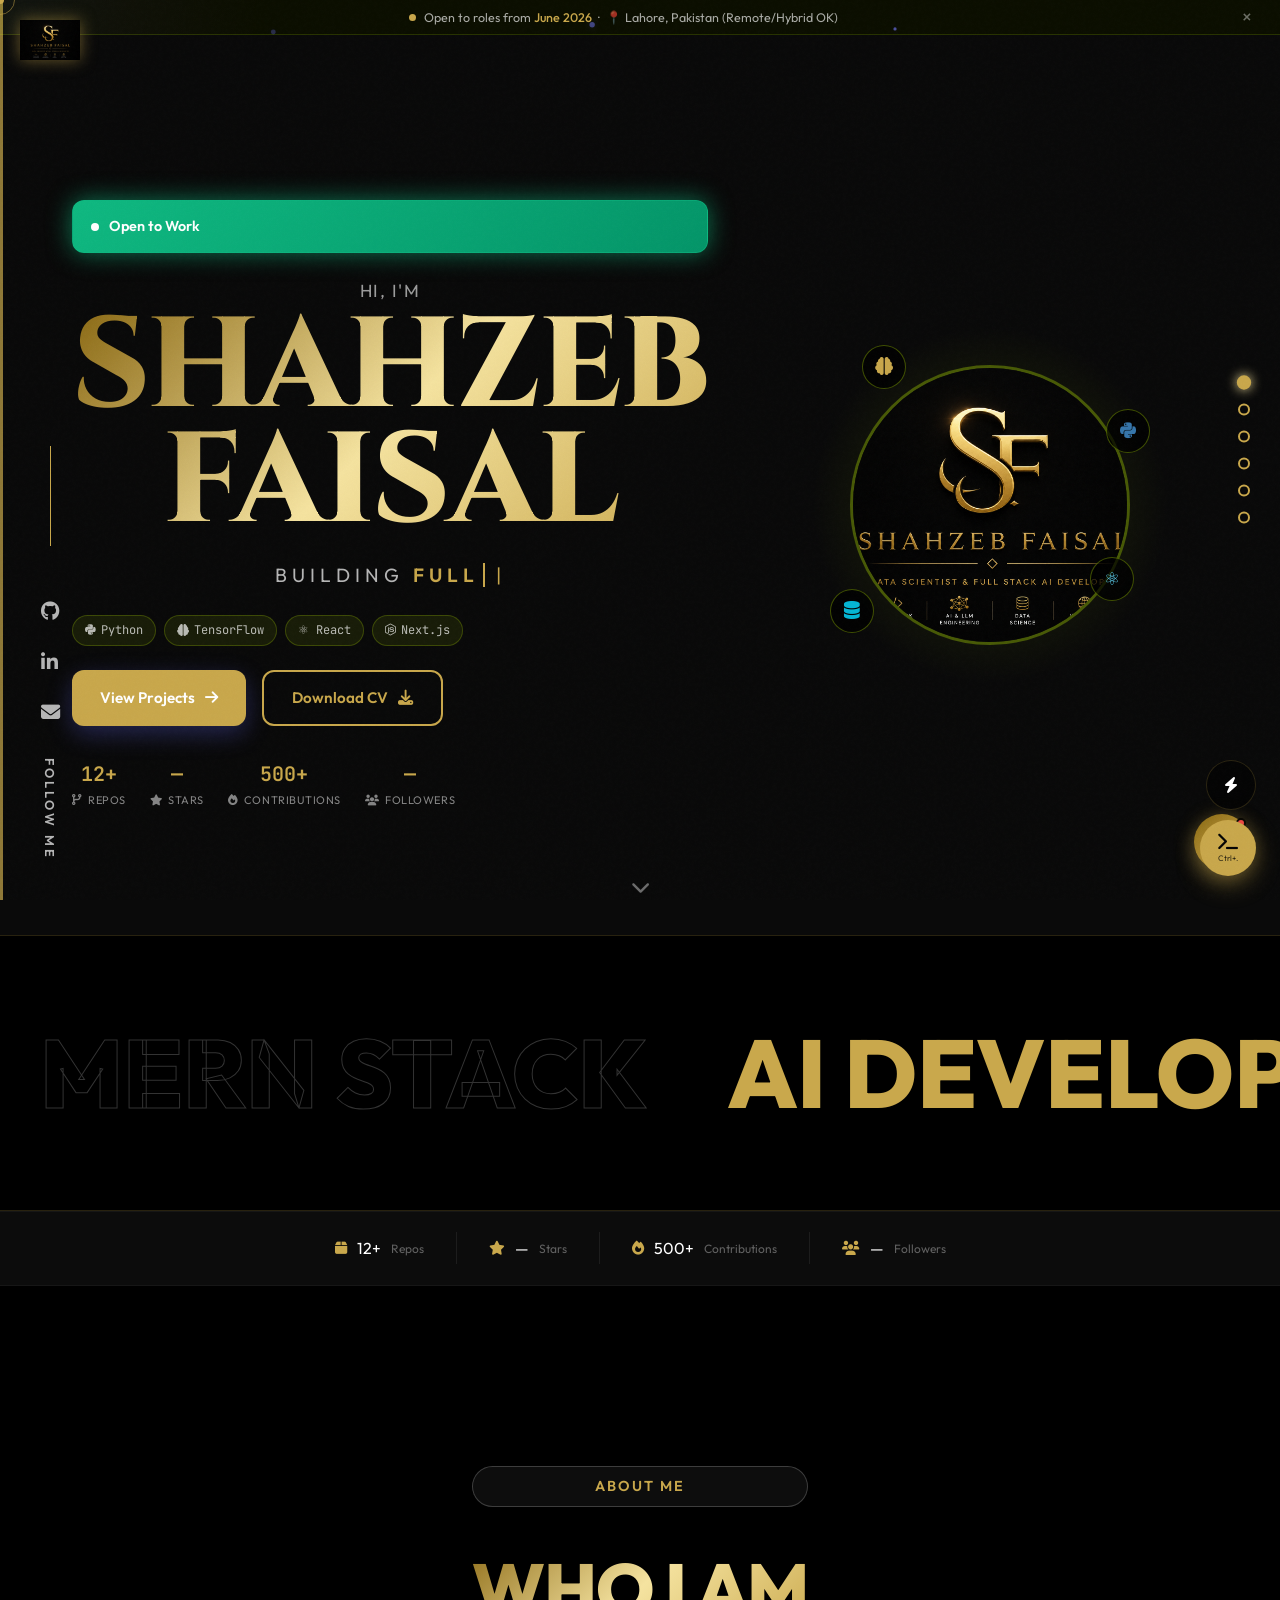
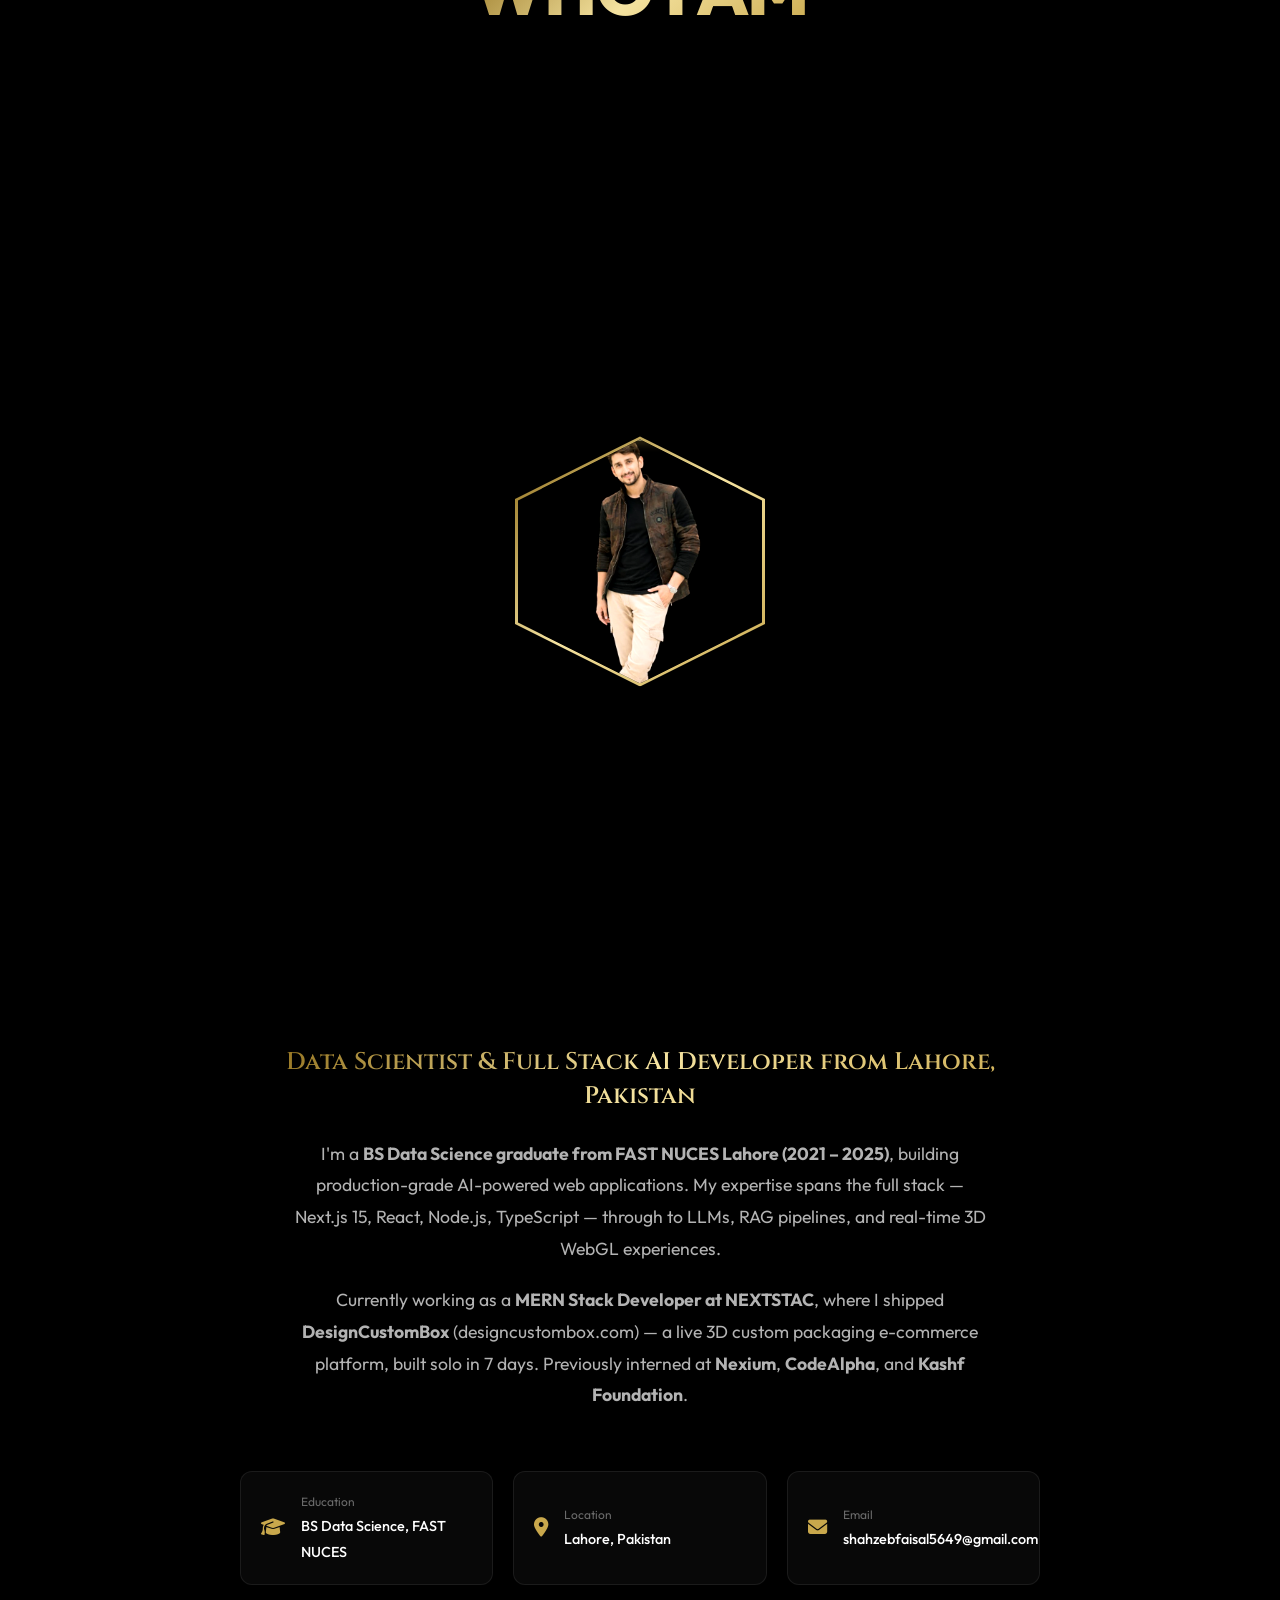
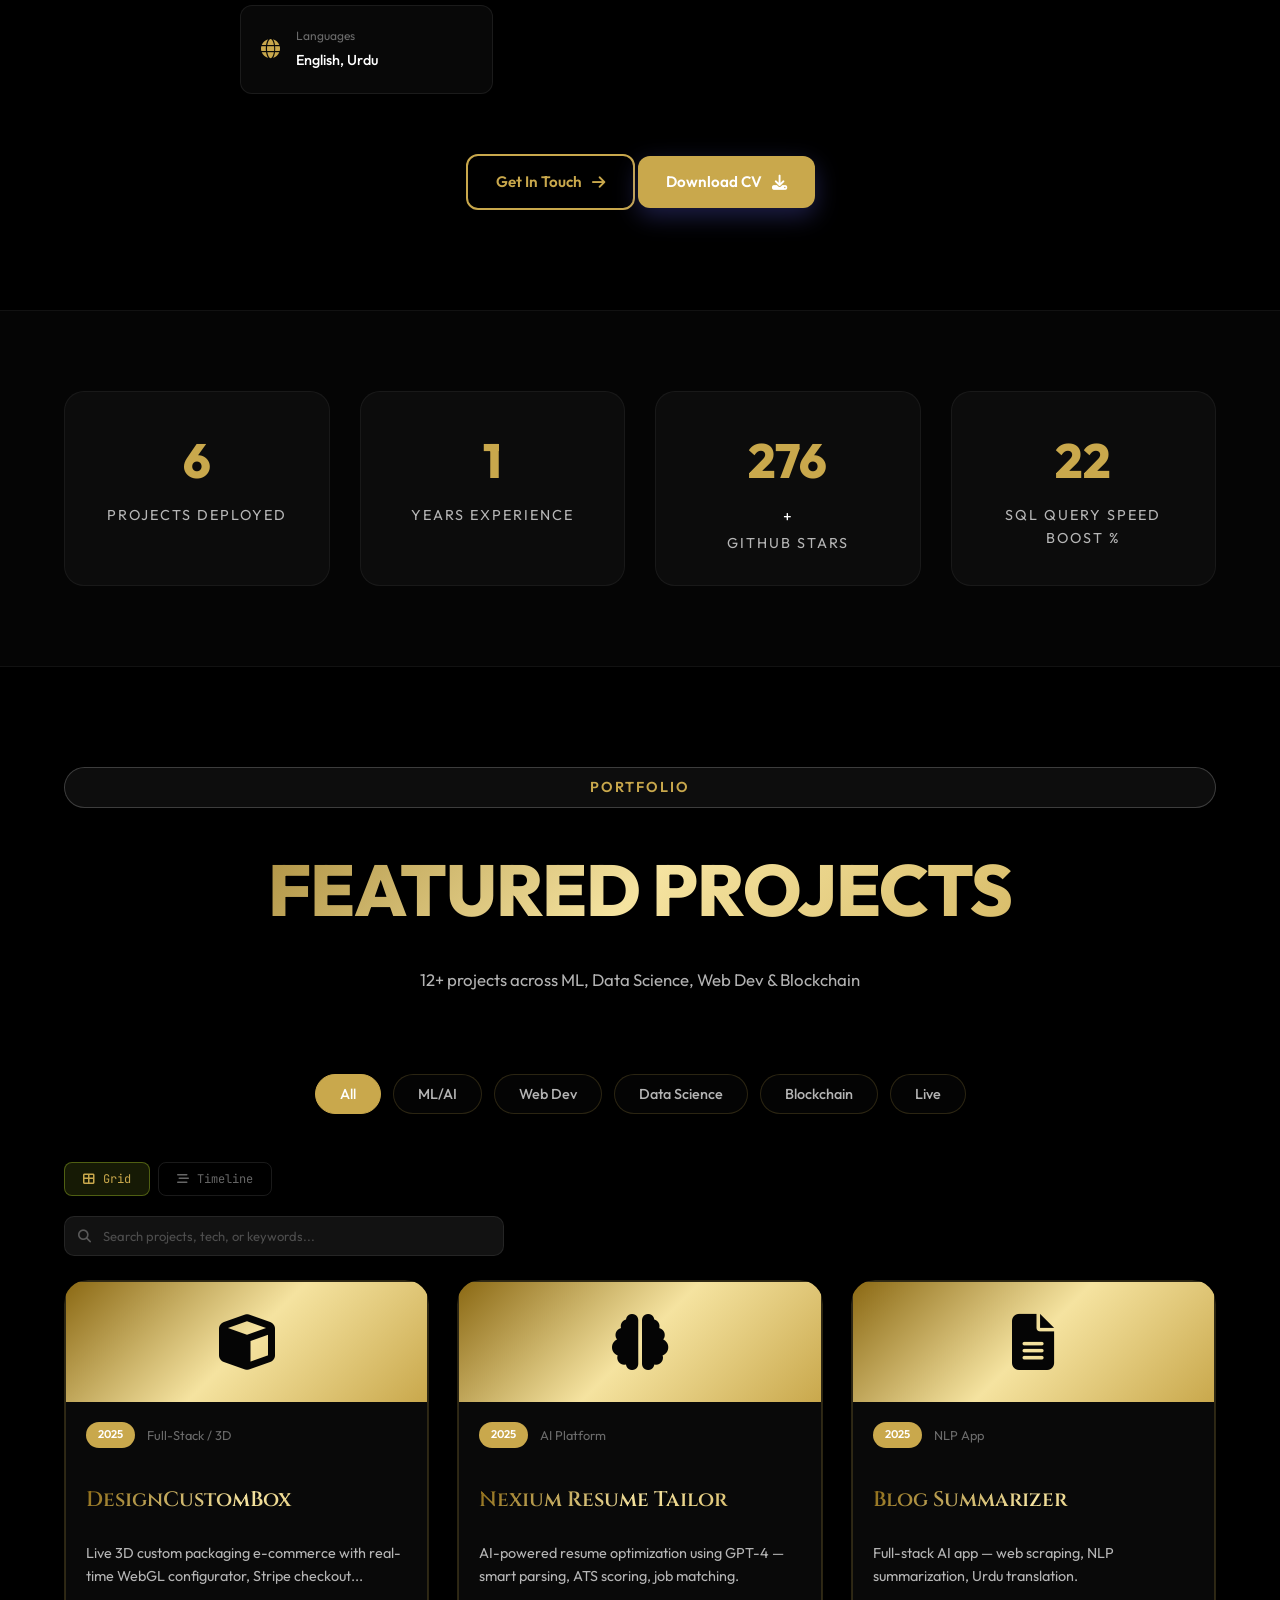
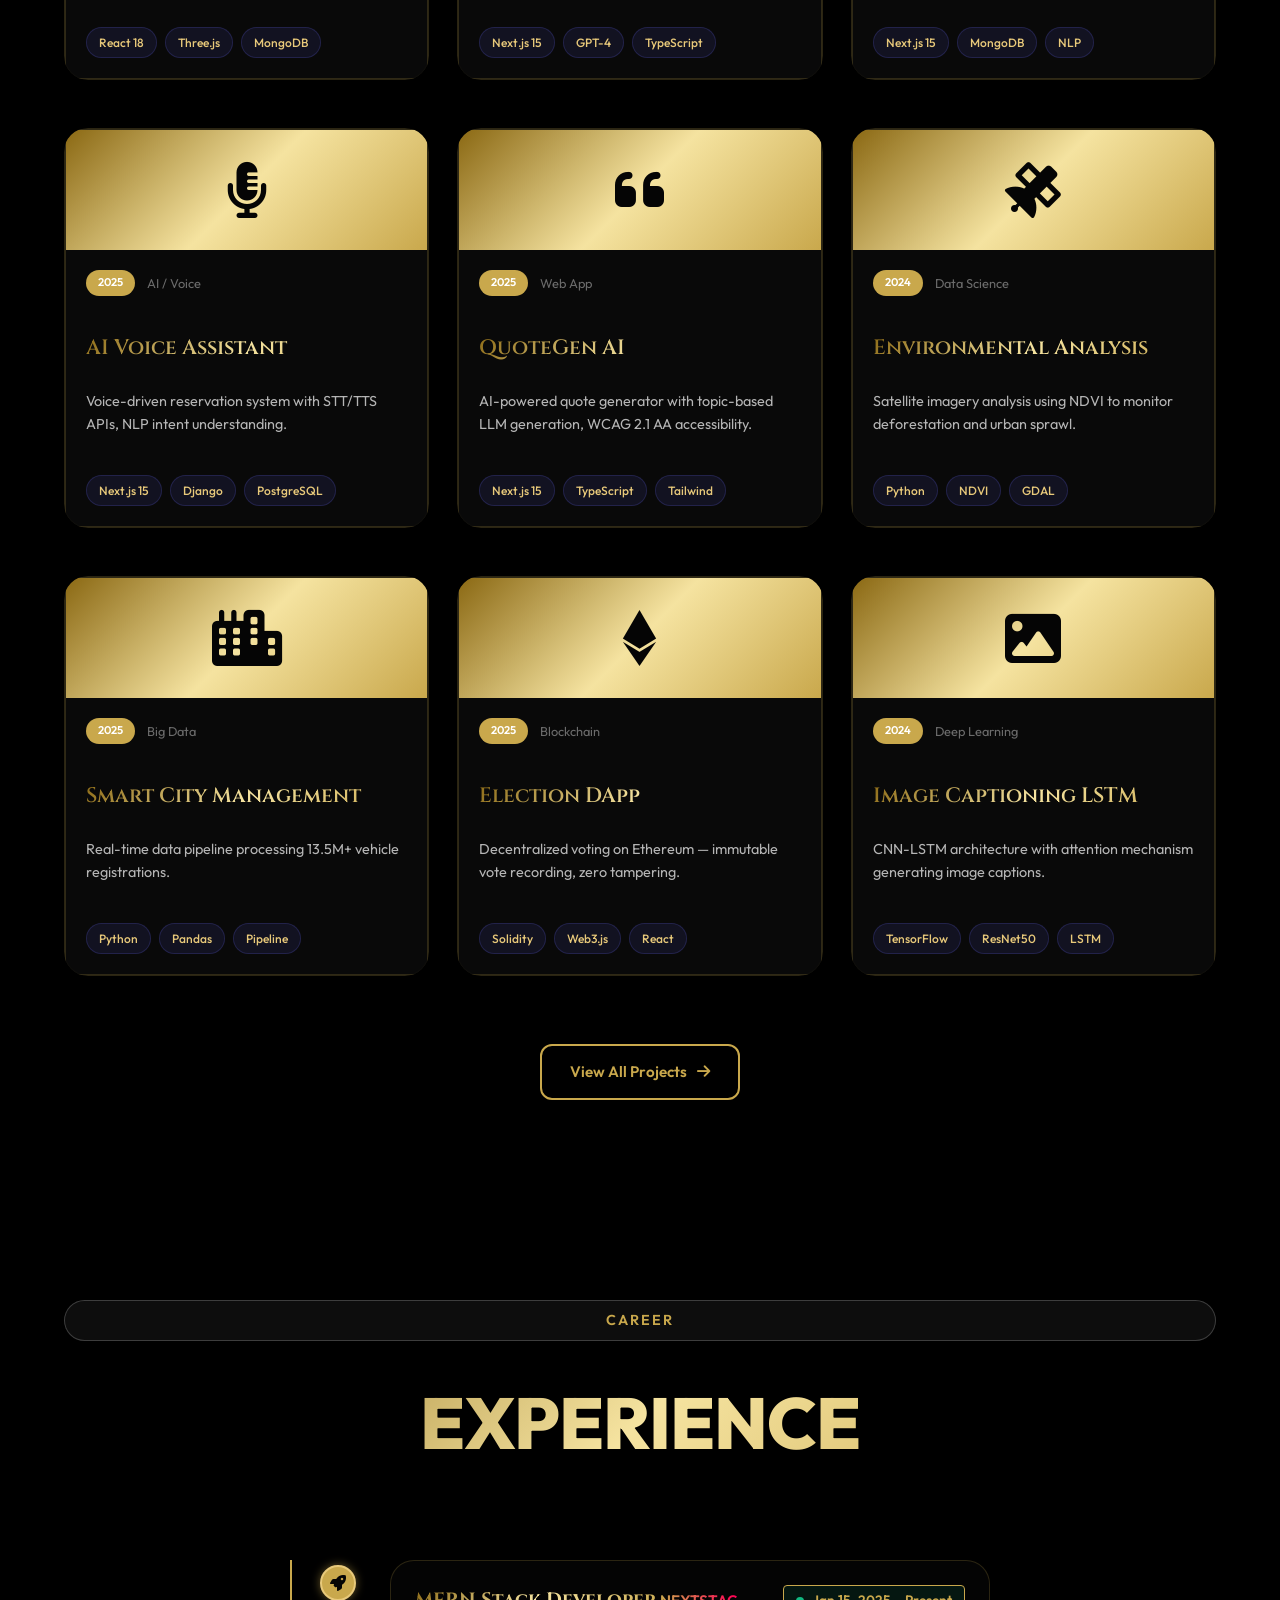
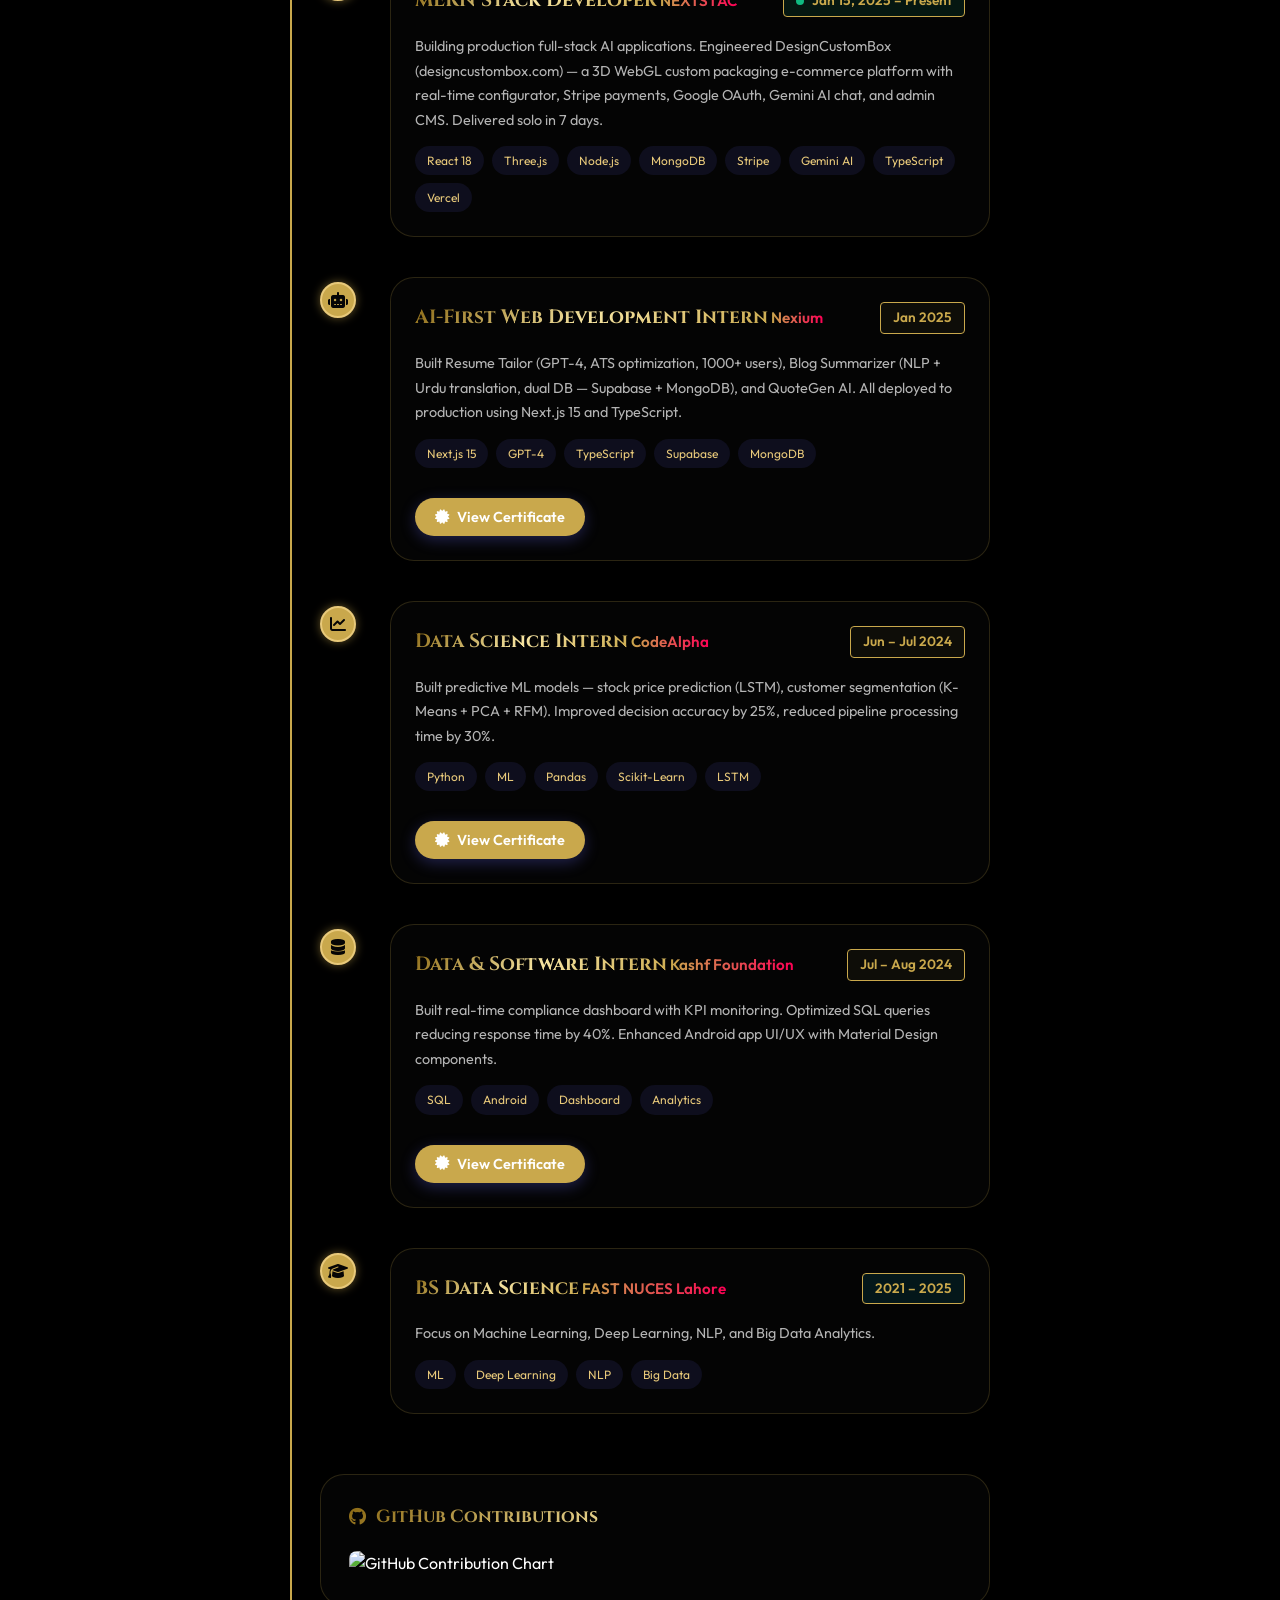
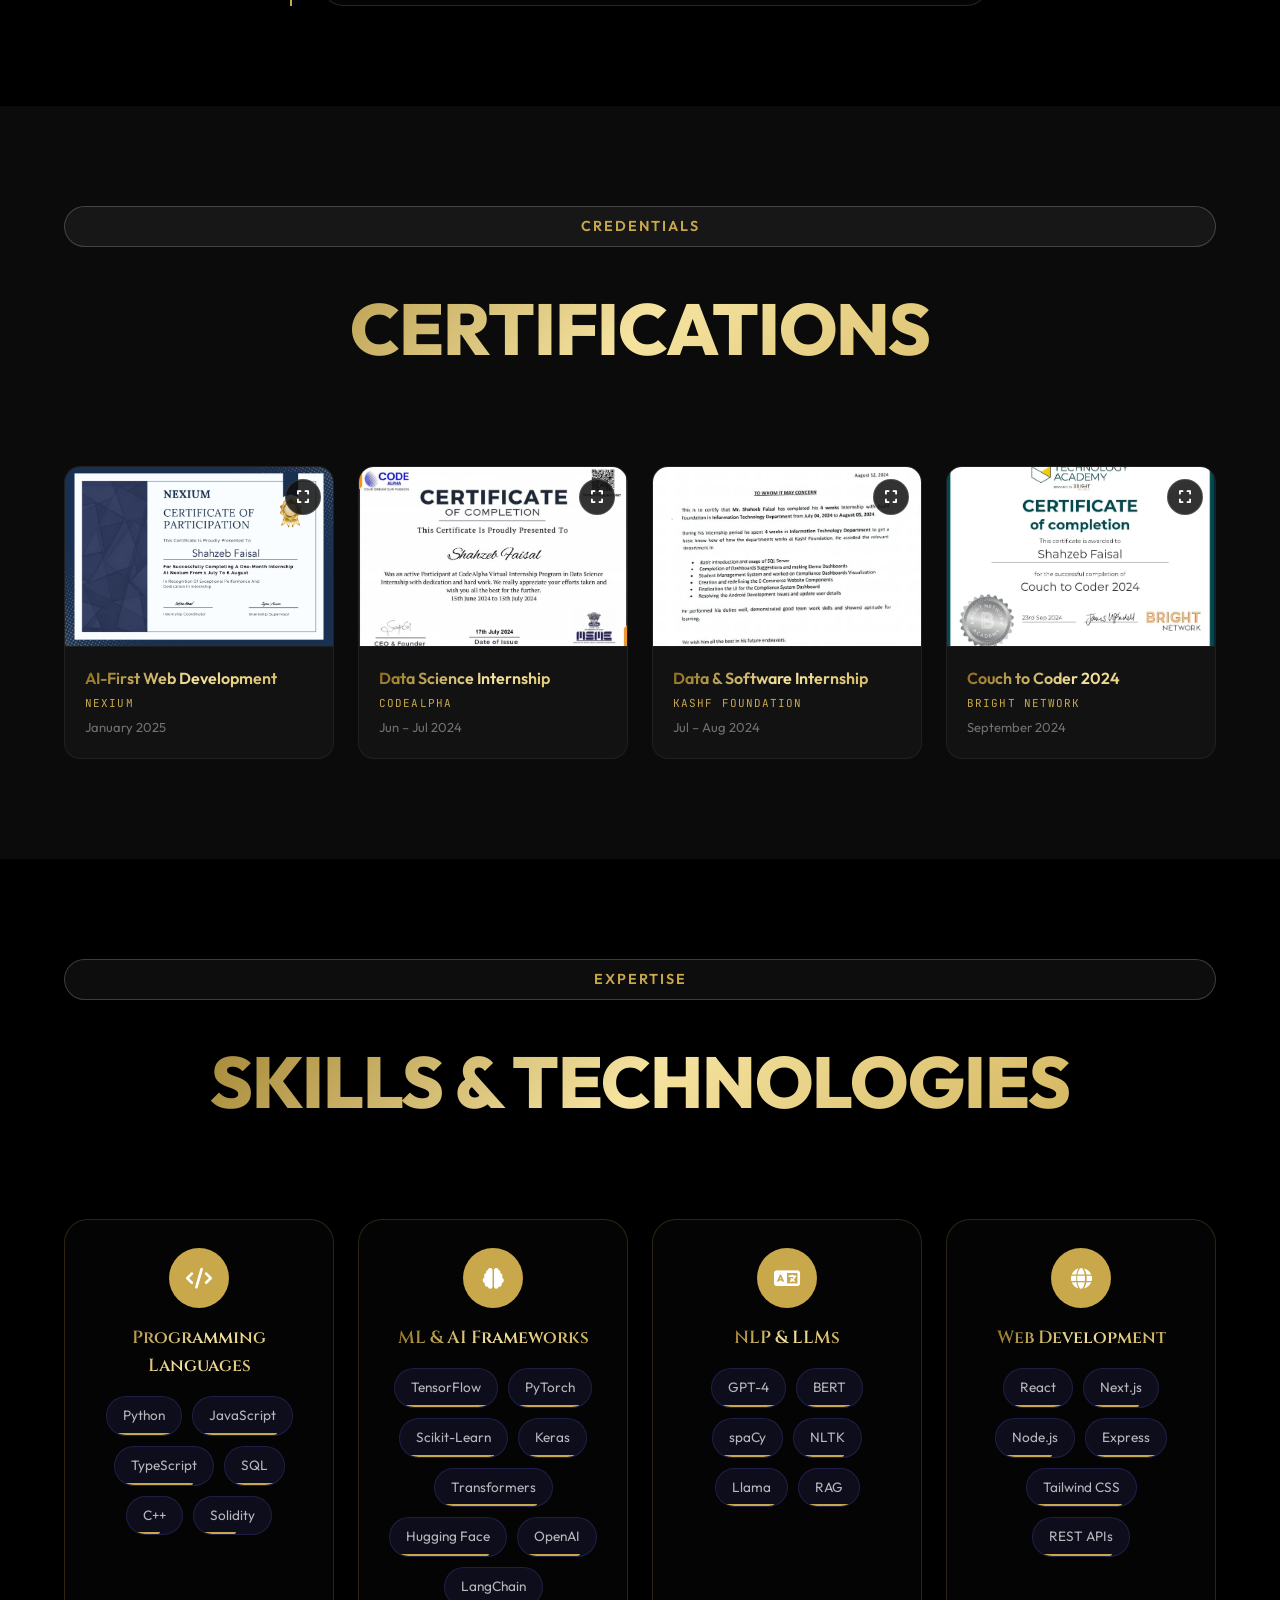
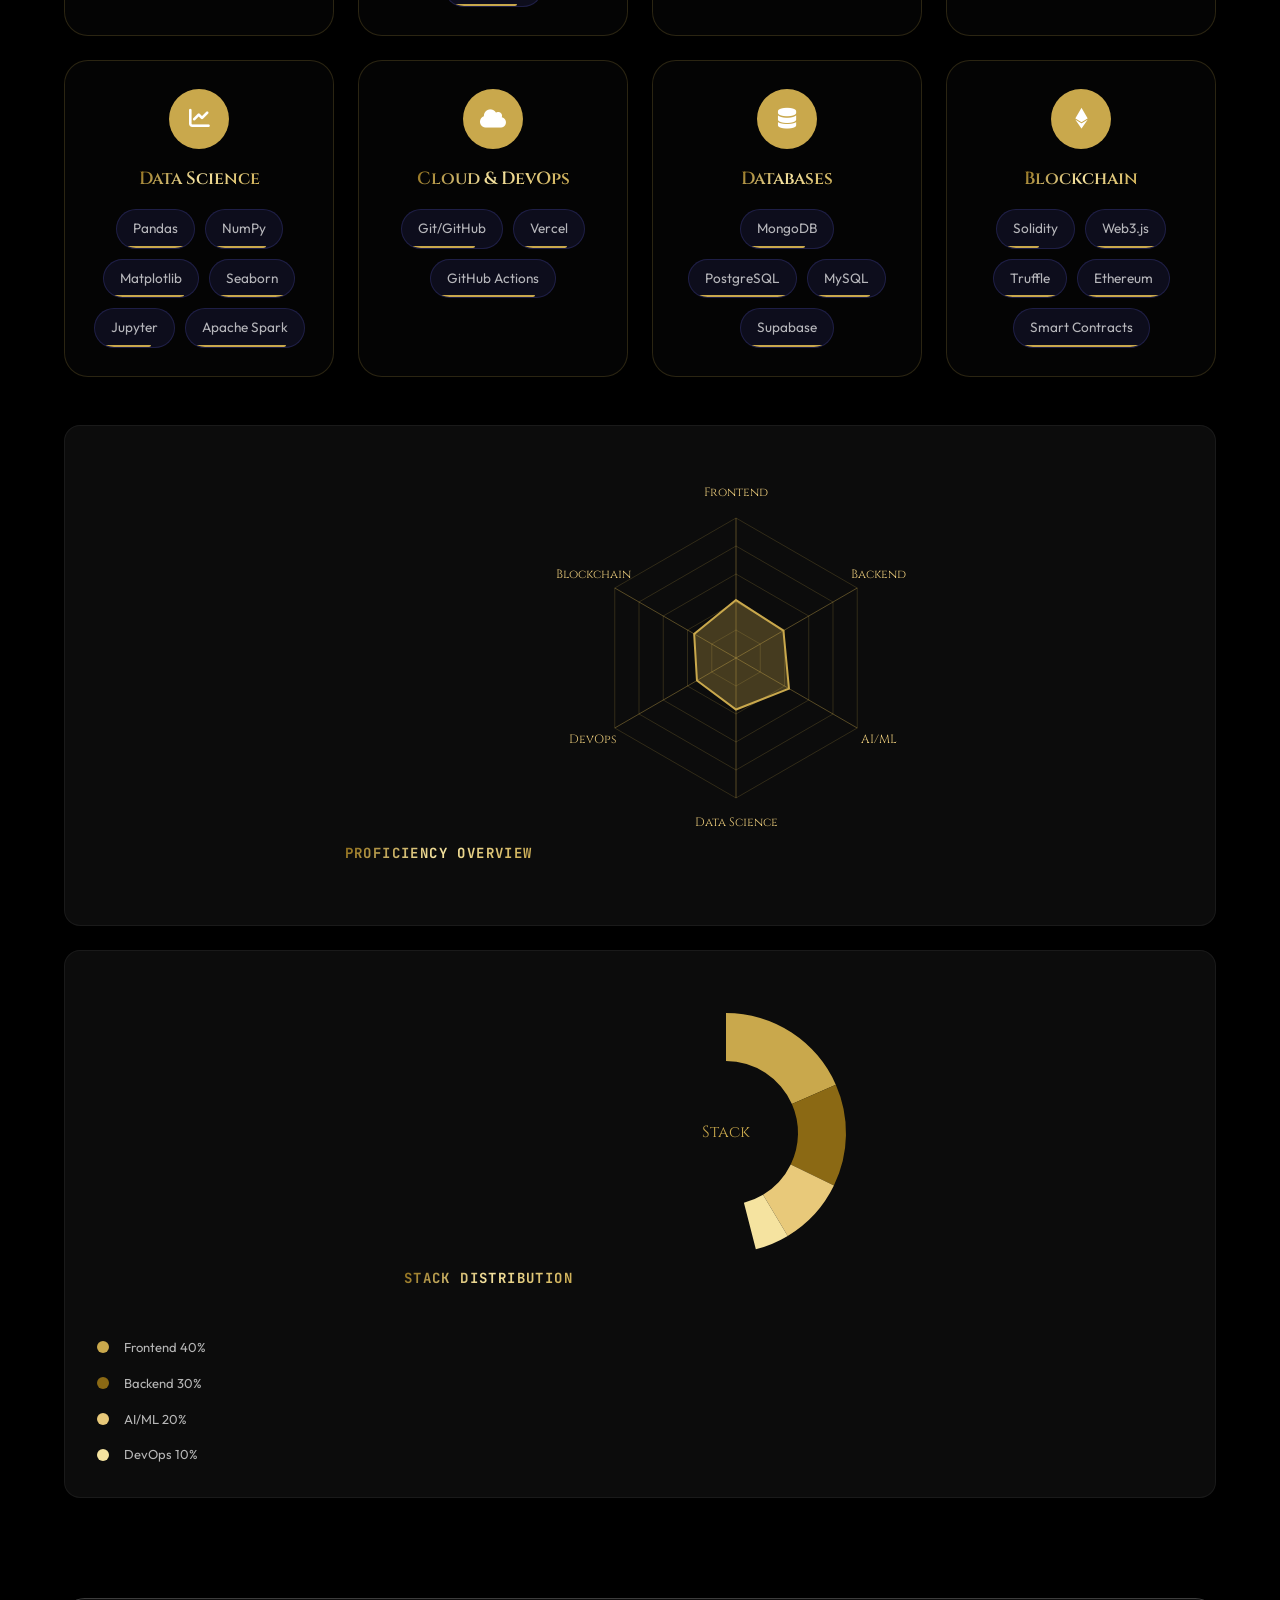
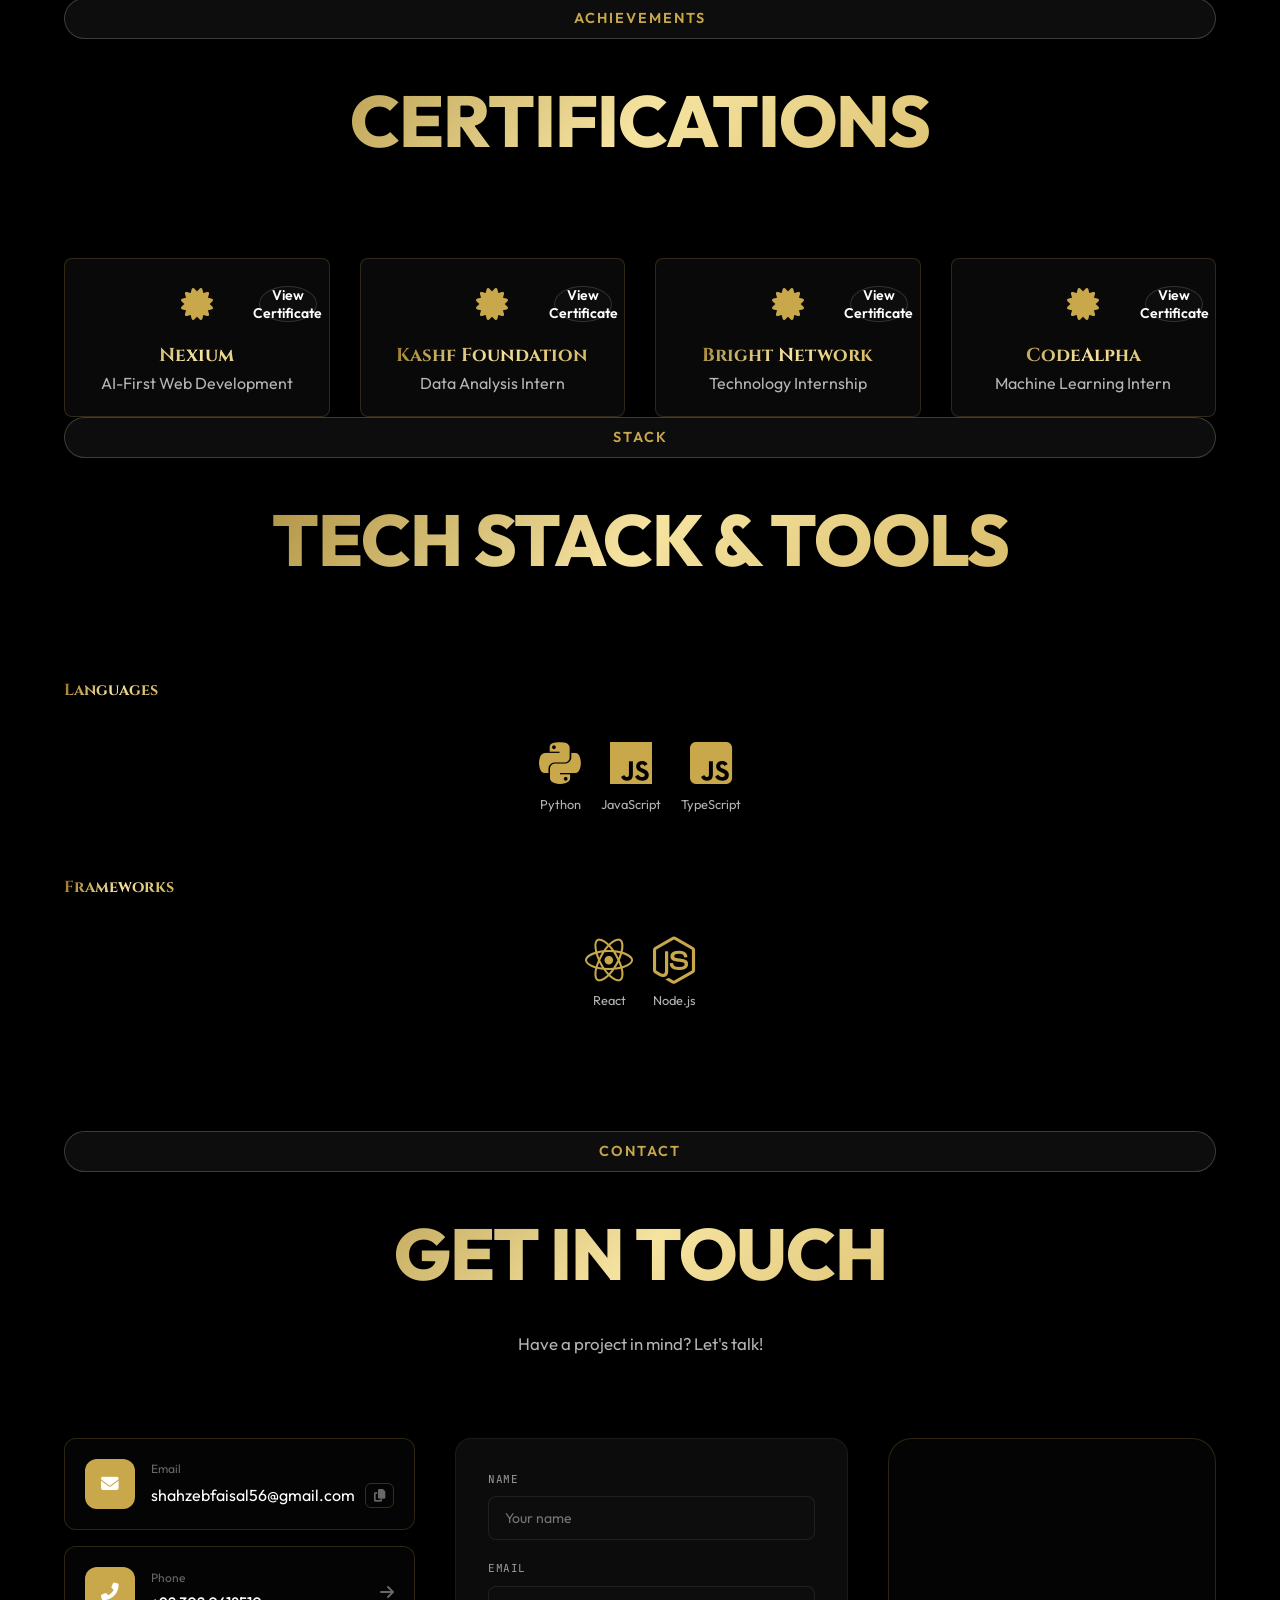
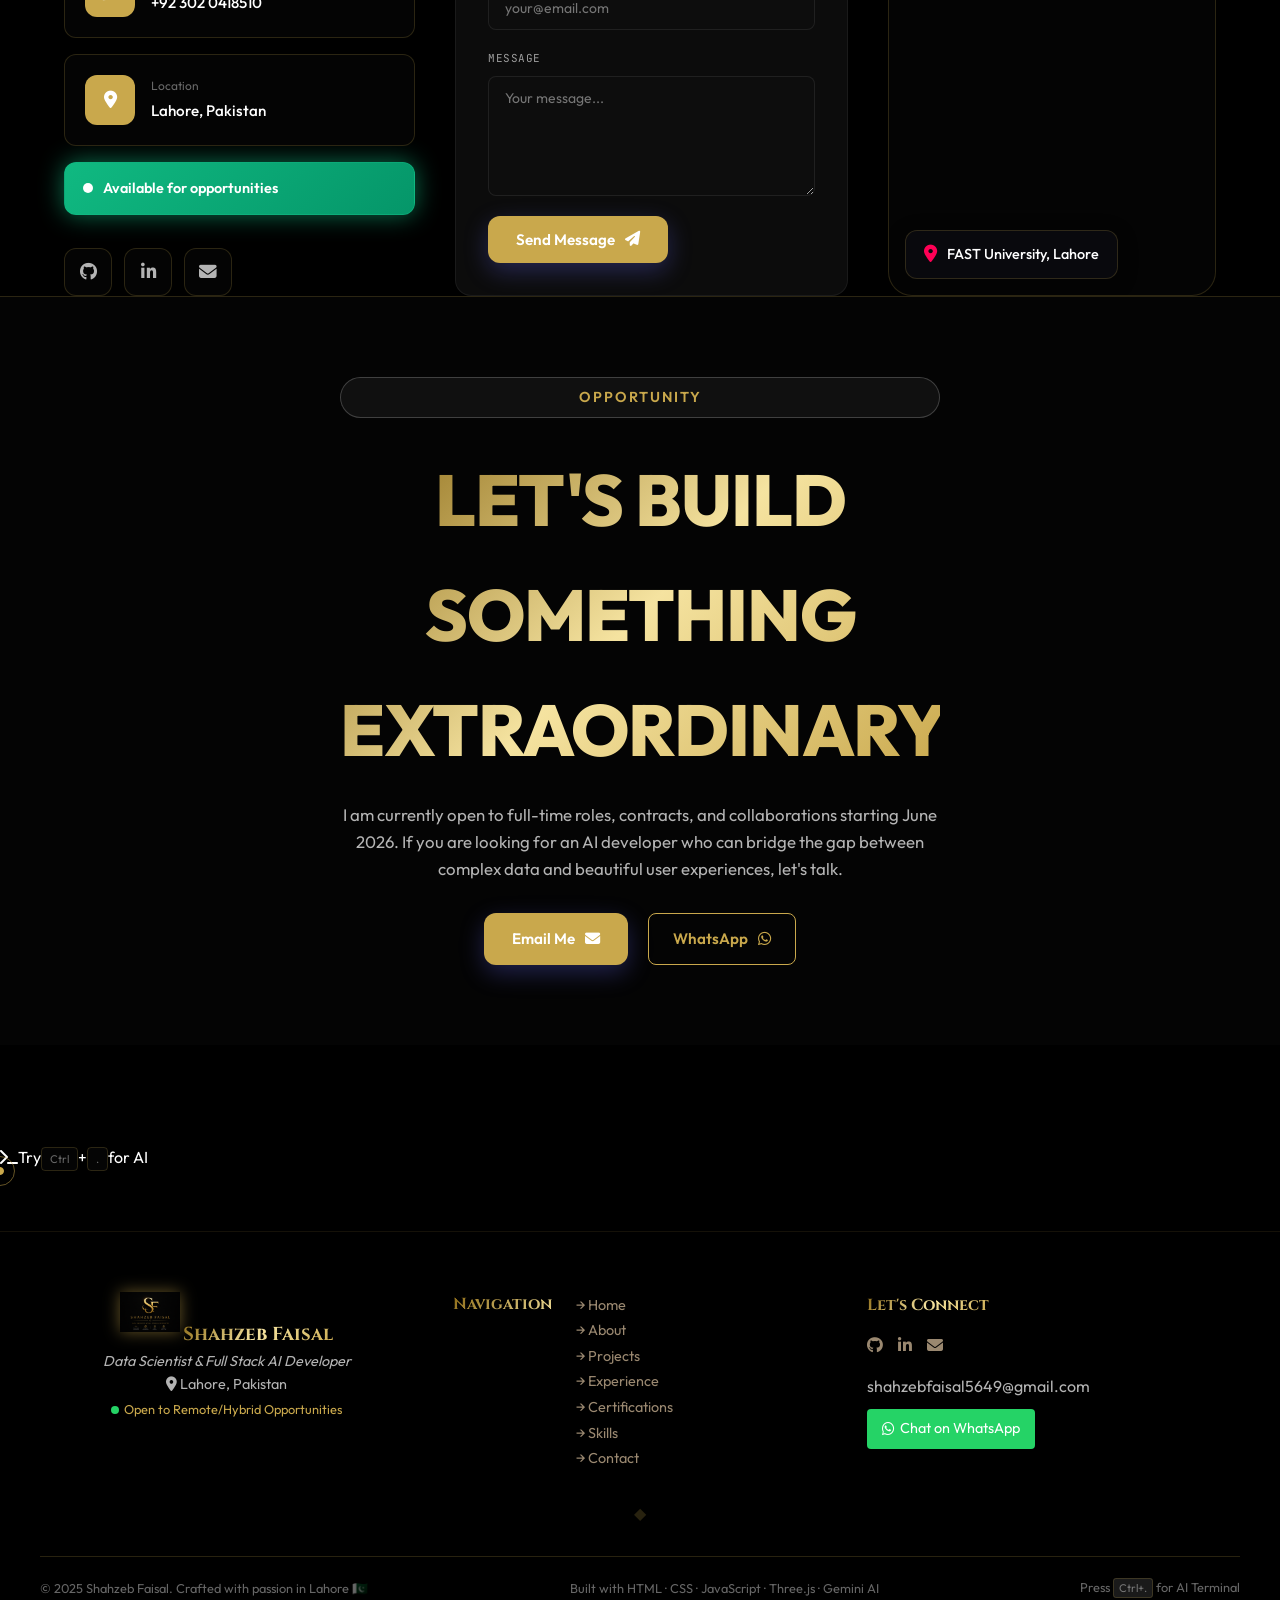
==== commit 7146912b: "Updated Portfolio__" ====
--- a/index.html
+++ b/index.html
@@ -215,7 +215,6 @@
         <div class="status-strip-inner">
             <span class="status-strip-dot"></span>
             <span class="status-strip-text">
-                Currently: <strong>Research Assistant @ FAST NUCES</strong> &nbsp;·&nbsp;
                 Open to roles from <strong>June 2026</strong> &nbsp;·&nbsp;
                 📍 Lahore, Pakistan (Remote/Hybrid OK)
             </span>
@@ -242,20 +241,6 @@
             <!-- Email -->
             <a href="mailto:shahzebfaisal5649@gmail.com" aria-label="Email">
                 <i class="fas fa-envelope"></i>
-            </a>
-
-            <!-- HuggingFace (SVG) -->
-            <a href="https://huggingface.co/ShahzebFaisal5649" target="_blank" aria-label="HuggingFace">
-                <svg width="18" height="18" viewBox="0 0 24 24" fill="none" xmlns="http://www.w3.org/2000/svg">
-                    <path d="M12 2C6.477 2 2 6.477 2 12s4.477 10 10 10 10-4.477 10-10S17.523 2 12 2zm-2.5 6.5a1 1 0 110 2 1 1 0 010-2zm5 0a1 1 0 110 2 1 1 0 010-2zm-5.5 4.5h6s-.5 3-3 3-3-3-3-3z" fill="currentColor"/>
-                </svg>
-            </a>
-
-            <!-- Kaggle (SVG) -->
-            <a href="https://www.kaggle.com/shahzebfaisal5649" target="_blank" aria-label="Kaggle">
-                <svg width="18" height="18" viewBox="0 0 24 24" fill="currentColor" xmlns="http://www.w3.org/2000/svg">
-                    <path d="M18.825 23.859c-.022.092-.117.141-.281.141h-3.139c-.187 0-.351-.082-.492-.248l-5.178-6.589-1.448 1.374v5.111c0 .235-.117.352-.351.352H5.505c-.236 0-.354-.117-.354-.352V.353c0-.235.118-.353.354-.353h2.431c.234 0 .351.118.351.353v14.343l6.203-6.272c.165-.165.33-.246.495-.246h3.239c.144 0 .236.06.285.18.046.12.034.234-.036.336l-7.132 7.003 7.967 10.23c.072.072.11.181.117.312"/>
-                </svg>
             </a>
 
 
@@ -340,7 +325,7 @@
                     <!-- Profile photo with glow ring -->
                     <div class="hero-photo-wrapper">
                         <div class="hero-photo-glow"></div>
-                        <img src="Images/profile-pic.png" alt="Shahzeb Faisal" class="hero-photo">
+                        <img src="Images/SF_logo.png" alt="SF Logo" class="hero-photo">
                         <!-- Floating skill orbs -->
                         <div class="hero-orb orb-1"><i class="fas fa-brain"></i></div>
                         <div class="hero-orb orb-2"><i class="fab fa-python"></i></div>
@@ -1290,21 +1275,6 @@
                             <a href="mailto:shahzebfaisal5649@gmail.com" class="social-btn" aria-label="Email">
                                 <i class="fas fa-envelope"></i>
                             </a>
-
-                            <!-- HuggingFace (SVG) -->
-                            <a href="https://huggingface.co/ShahzebFaisal5649" target="_blank" rel="noopener" class="social-btn" aria-label="HuggingFace">
-                                <svg width="18" height="18" viewBox="0 0 24 24" fill="none" xmlns="http://www.w3.org/2000/svg">
-                                    <path d="M12 2C6.477 2 2 6.477 2 12s4.477 10 10 10 10-4.477 10-10S17.523 2 12 2zm-2.5 6.5a1 1 0 110 2 1 1 0 010-2zm5 0a1 1 0 110 2 1 1 0 010-2zm-5.5 4.5h6s-.5 3-3 3-3-3-3-3z" fill="currentColor"/>
-                                </svg>
-                            </a>
-
-                            <!-- Kaggle (SVG) -->
-                            <a href="https://www.kaggle.com/shahzebfaisal5649" target="_blank" rel="noopener" class="social-btn" aria-label="Kaggle">
-                                <svg width="18" height="18" viewBox="0 0 24 24" fill="currentColor" xmlns="http://www.w3.org/2000/svg">
-                                    <path d="M18.825 23.859c-.022.092-.117.141-.281.141h-3.139c-.187 0-.351-.082-.492-.248l-5.178-6.589-1.448 1.374v5.111c0 .235-.117.352-.351.352H5.505c-.236 0-.354-.117-.354-.352V.353c0-.235.118-.353.354-.353h2.431c.234 0 .351.118.351.353v14.343l6.203-6.272c.165-.165.33-.246.495-.246h3.239c.144 0 .236.06.285.18.046.12.034.234-.036.336l-7.132 7.003 7.967 10.23c.072.072.11.181.117.312"/>
-                                </svg>
-                            </a>
-
                         </div>
                     </div>
 
--- a/Styles/Main.css
+++ b/Styles/Main.css
@@ -5312,7 +5312,7 @@
 /* FEATURE - Sidebar & Navigation */
 .sidebar {
   position: fixed; top: 0; left: 0; height: 100vh; width: 280px;
-  background: rgba(5,5,5,0.97); backdrop-filter: blur(20px);
+  background: #050505;
   border-right: 2px solid var(--gold-primary);
   transform: translateX(-100%);
   transition: transform 0.4s cubic-bezier(0.25,0.46,0.45,0.94);
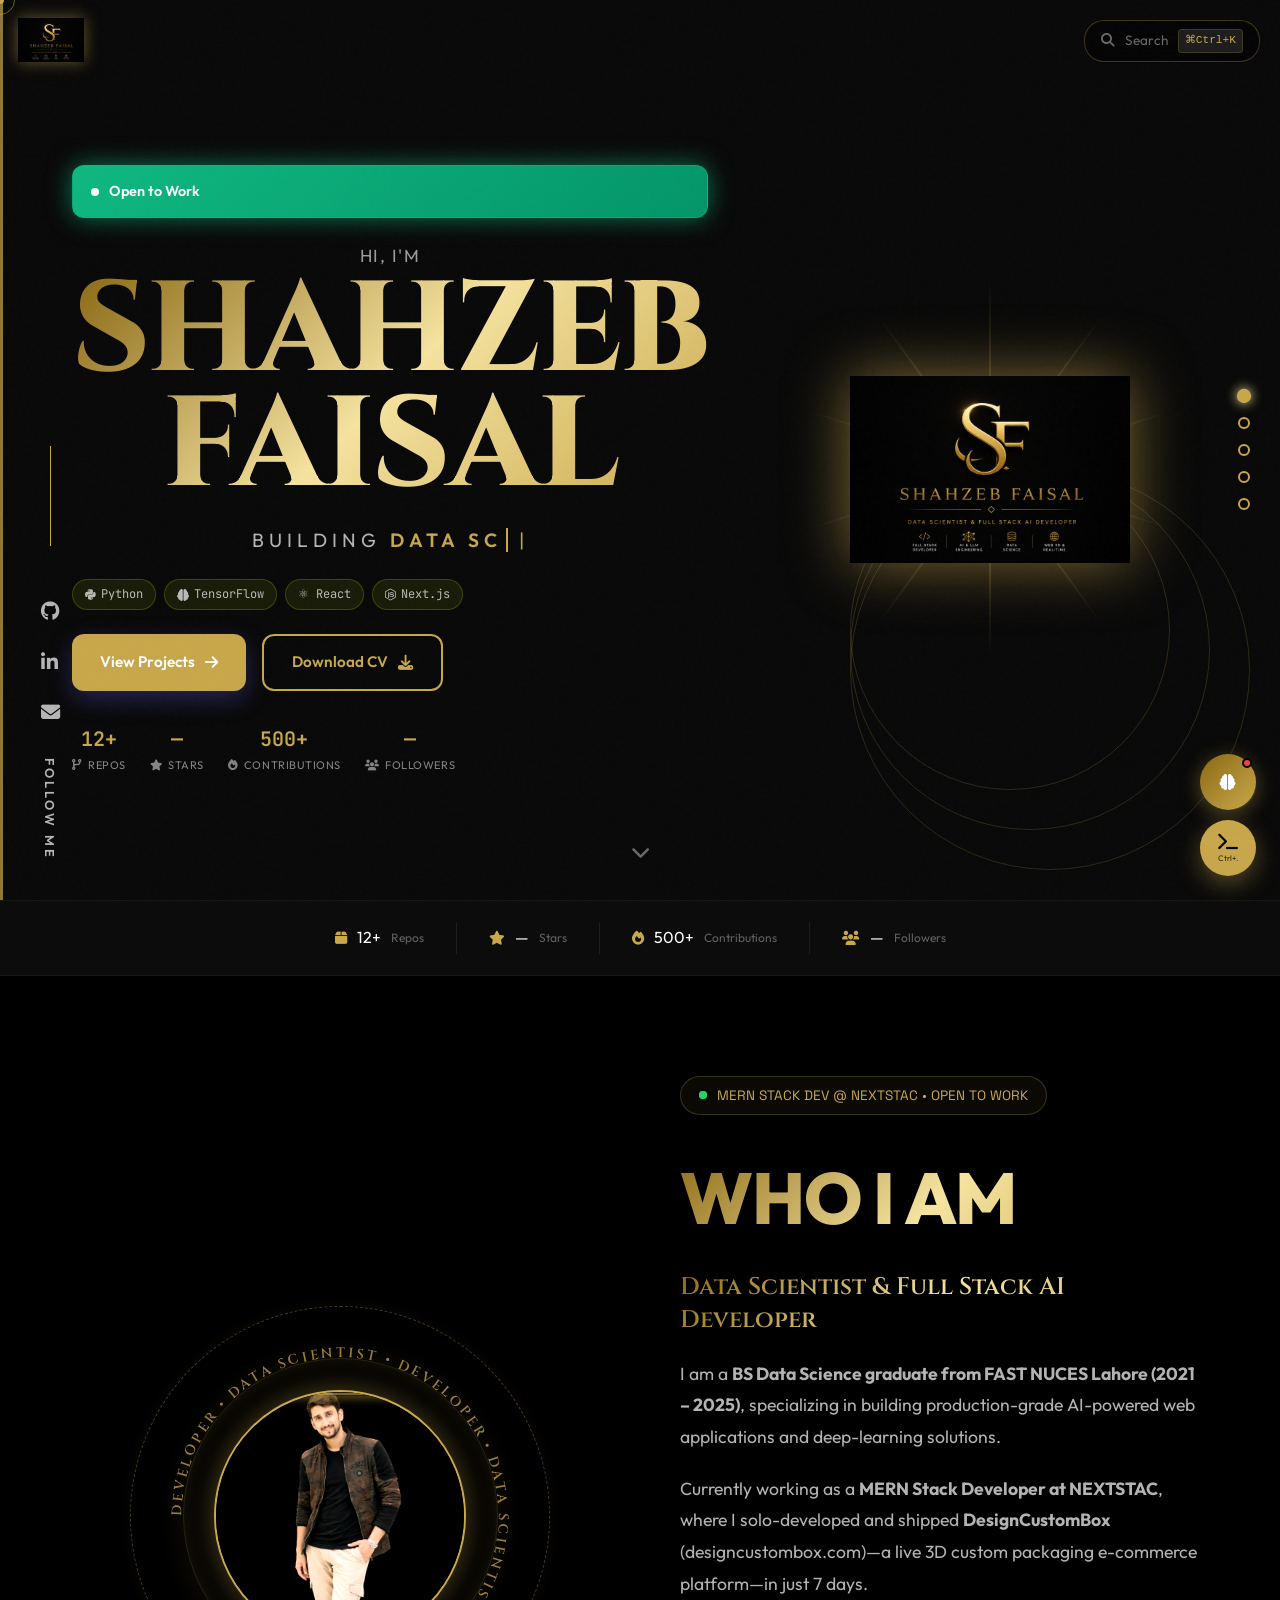
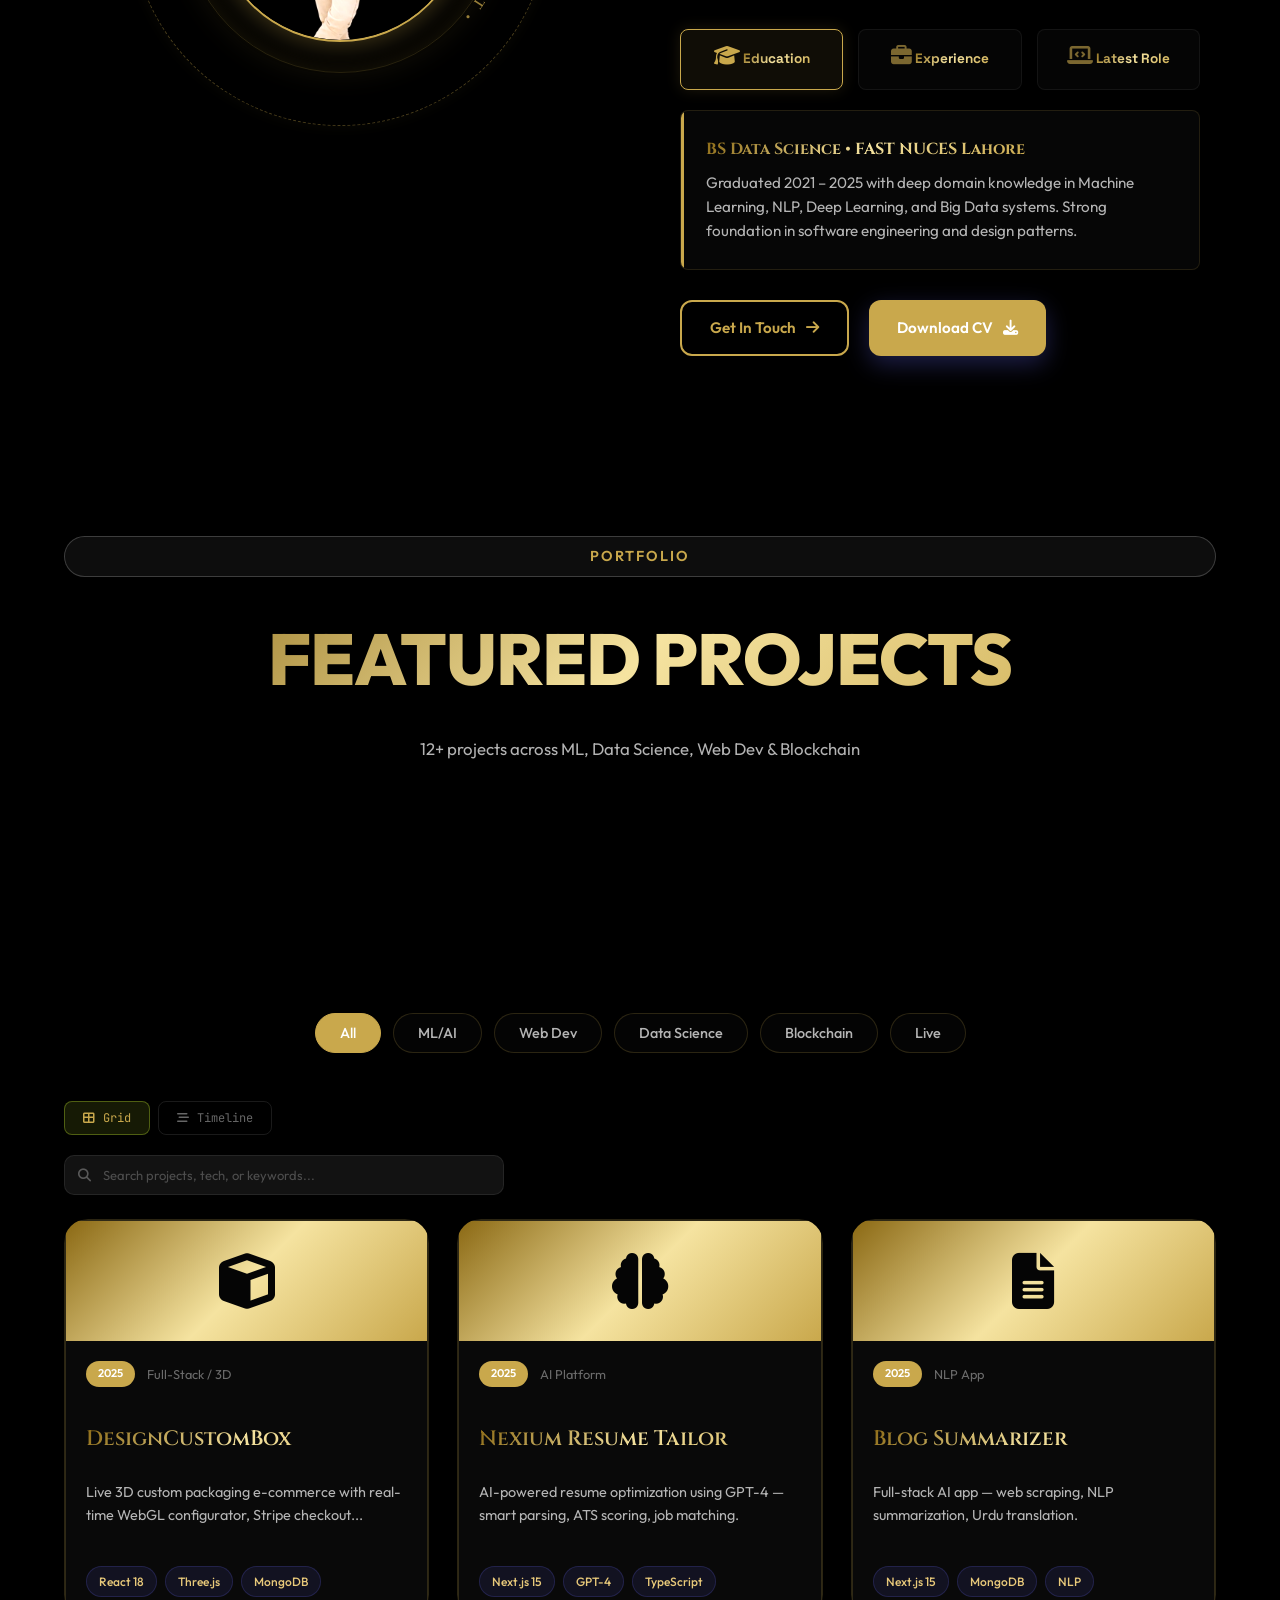
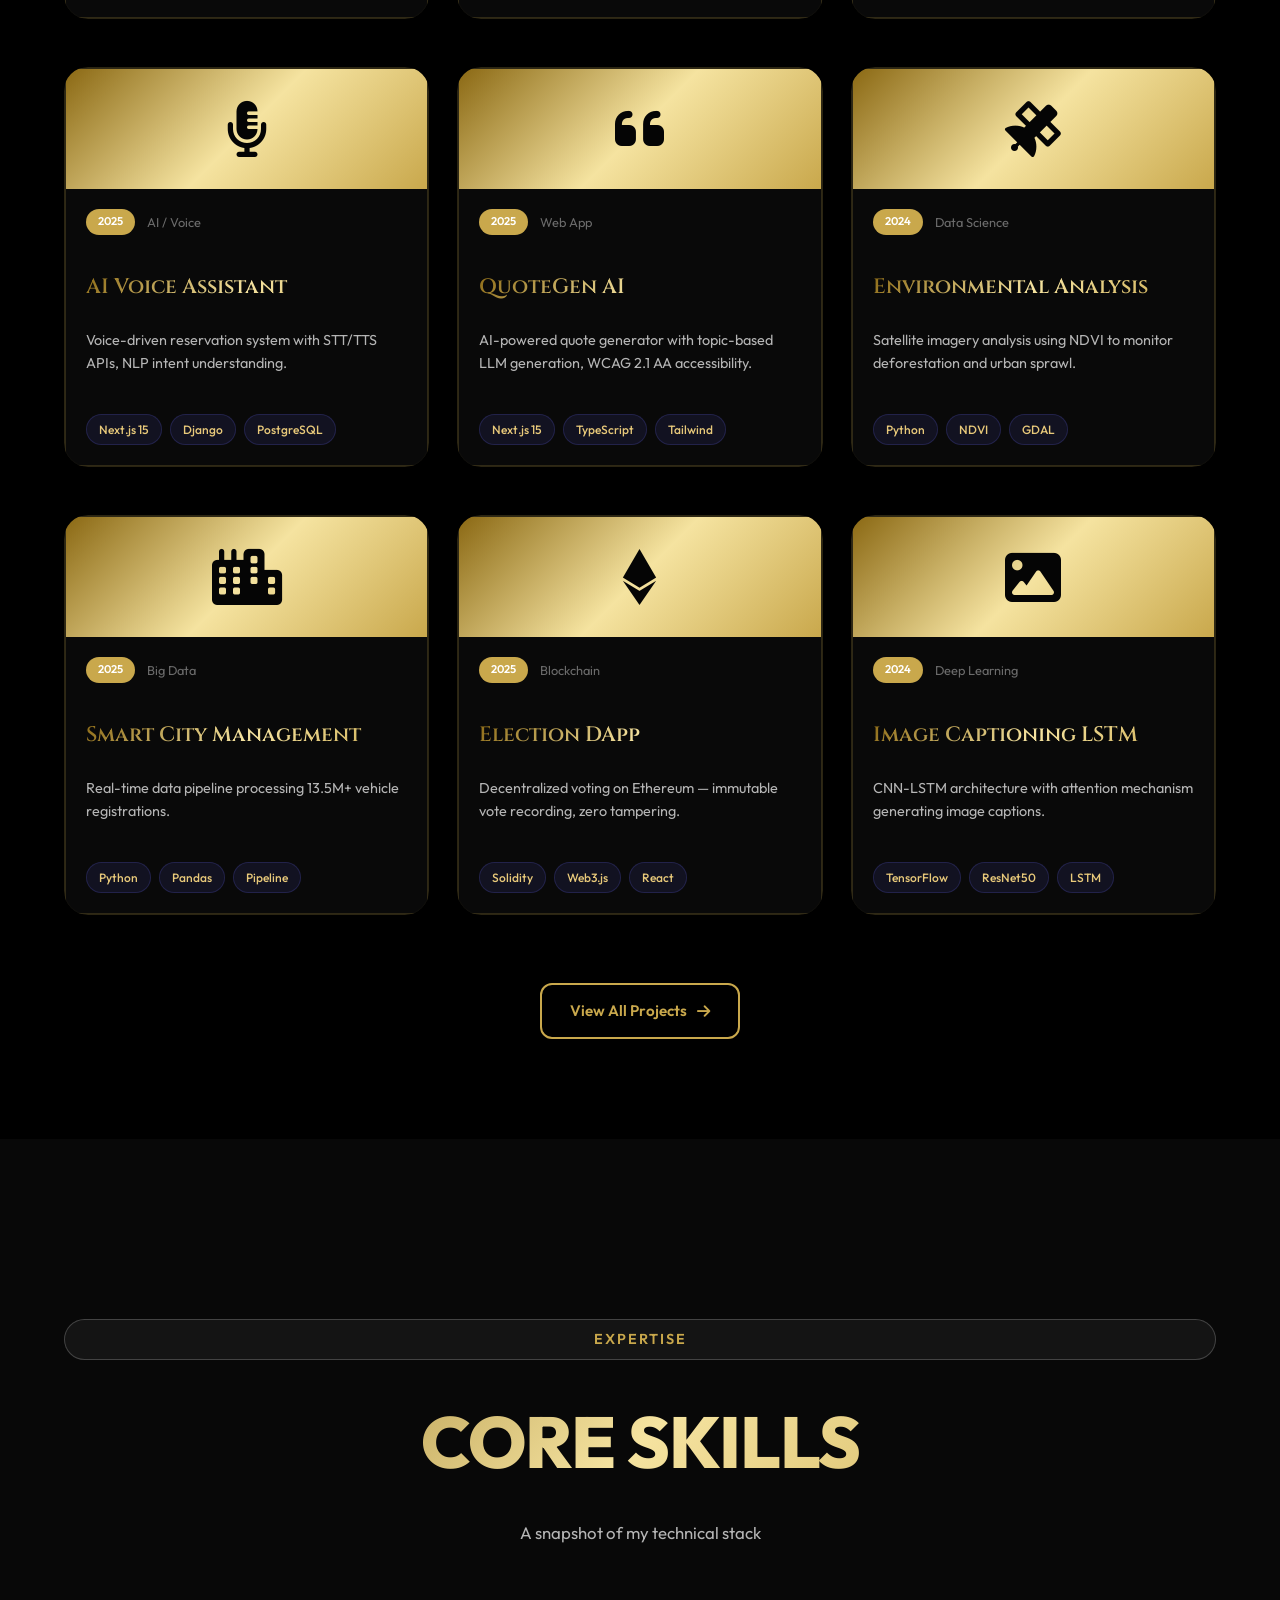
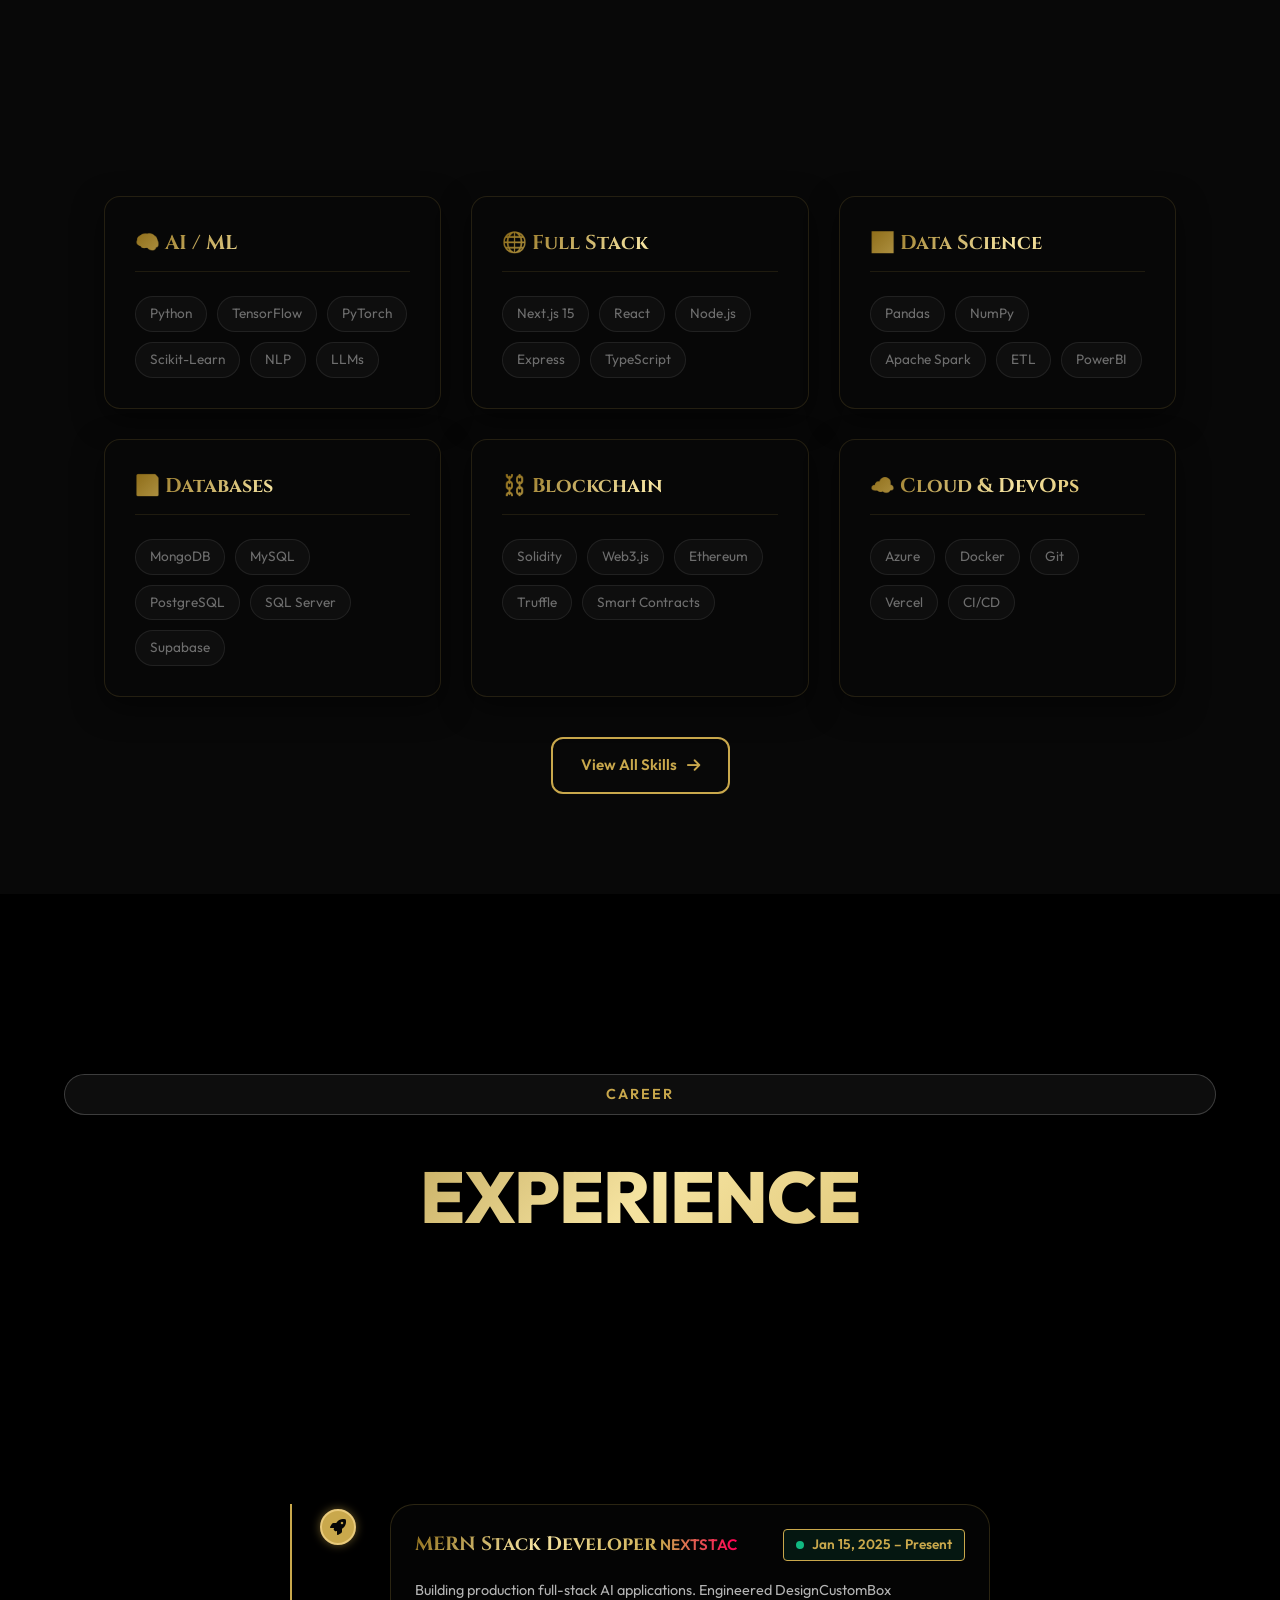
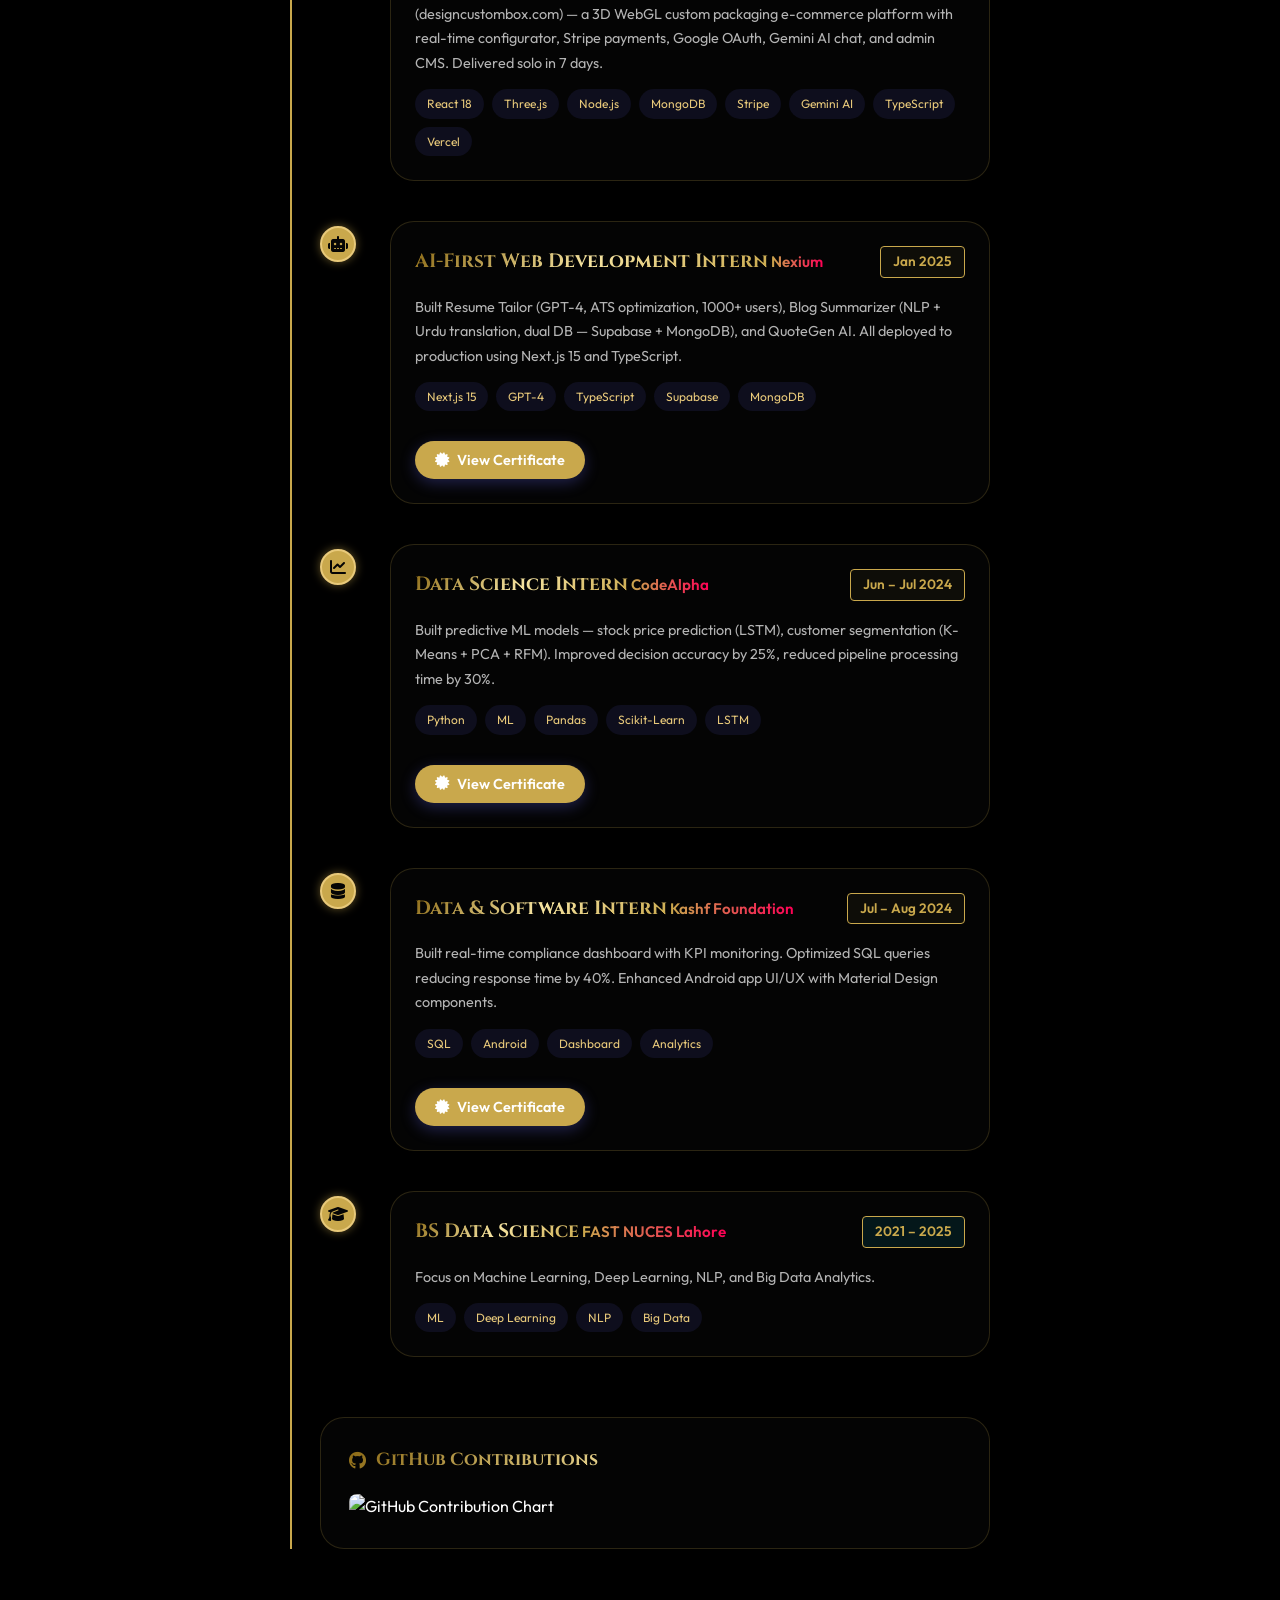
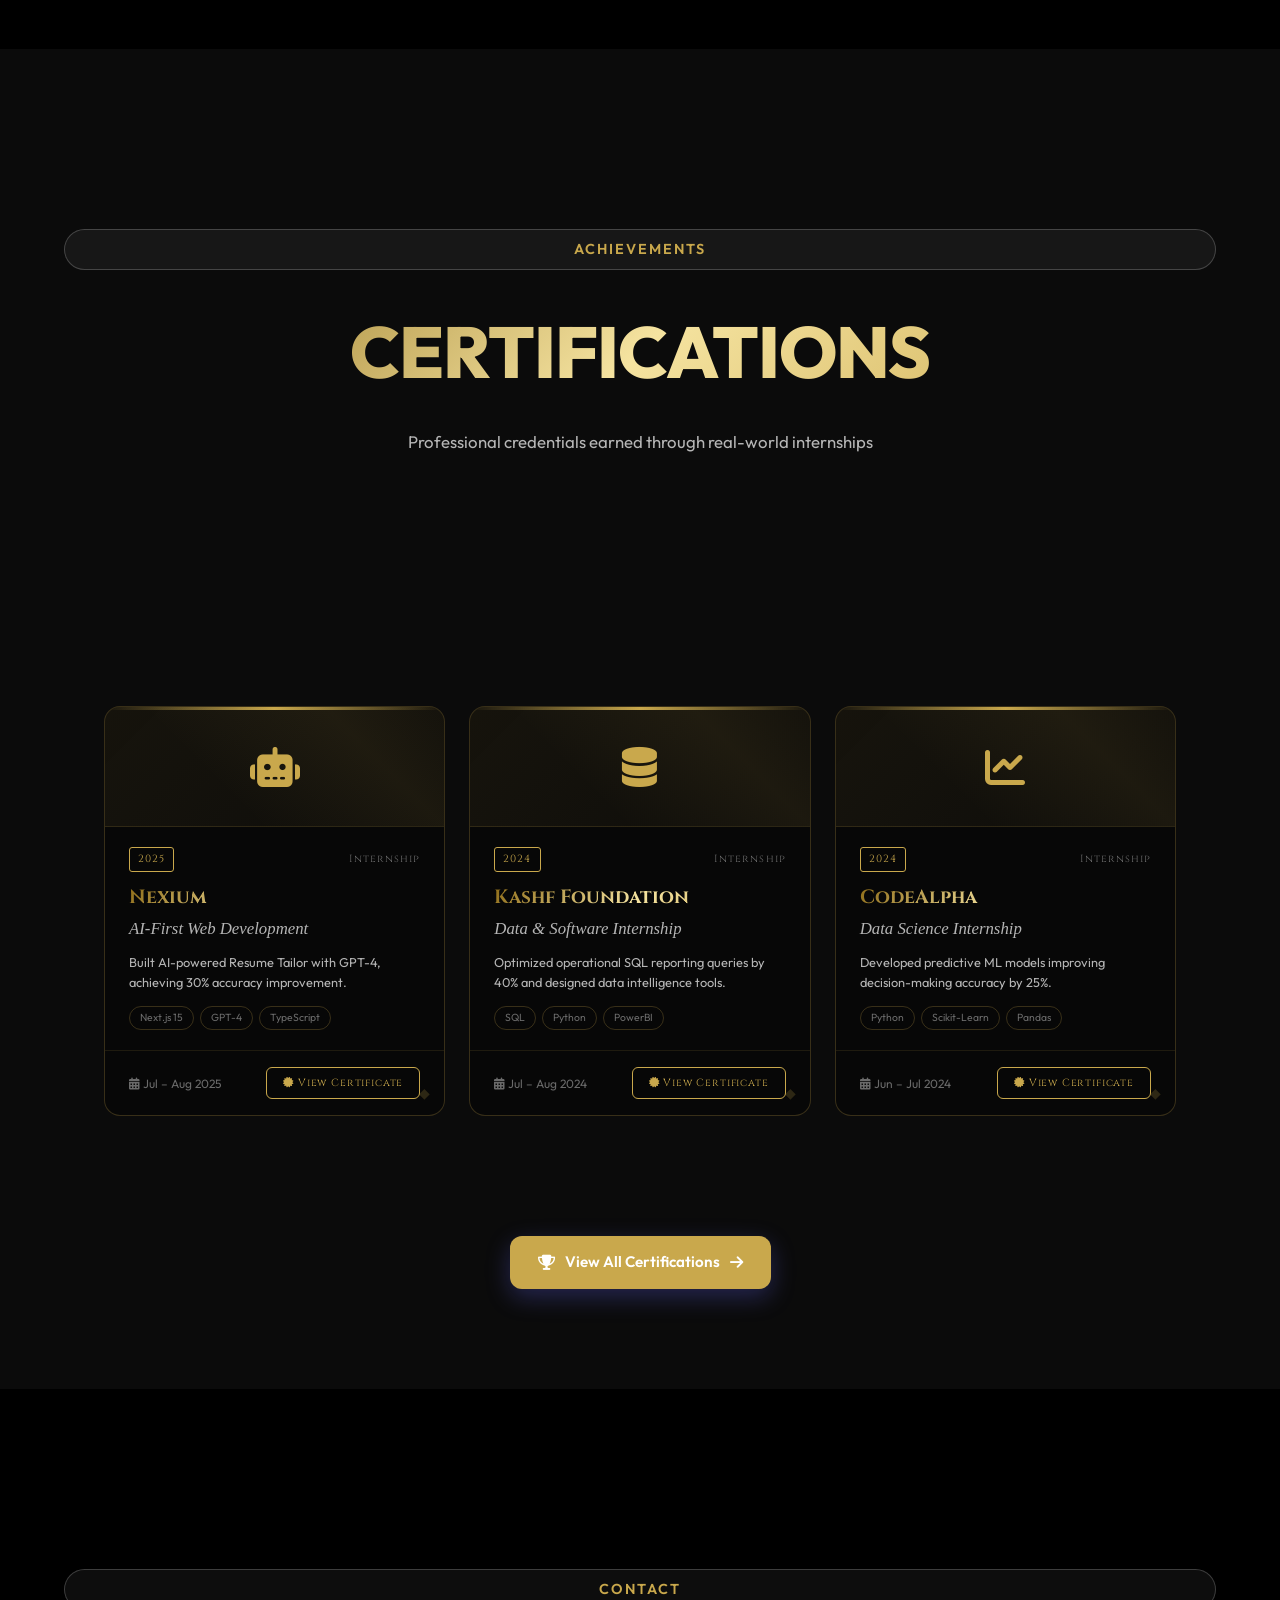
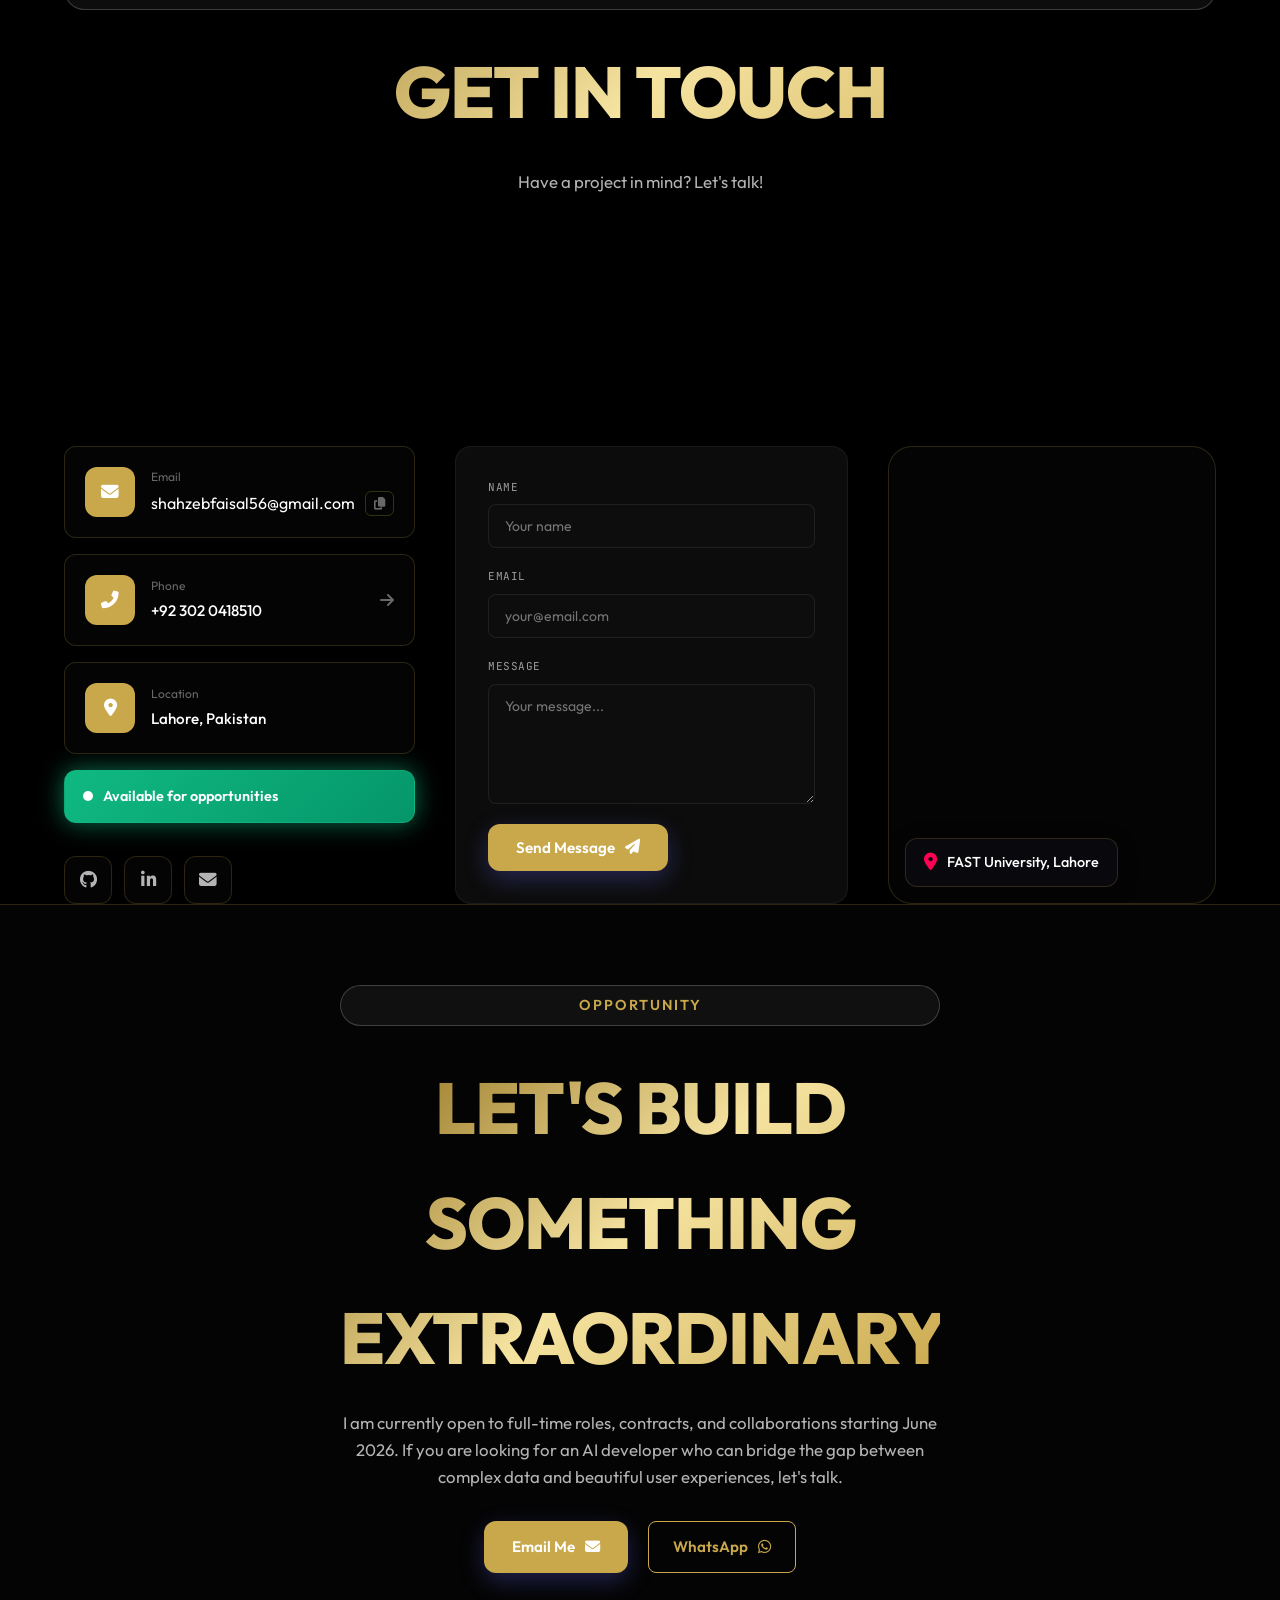
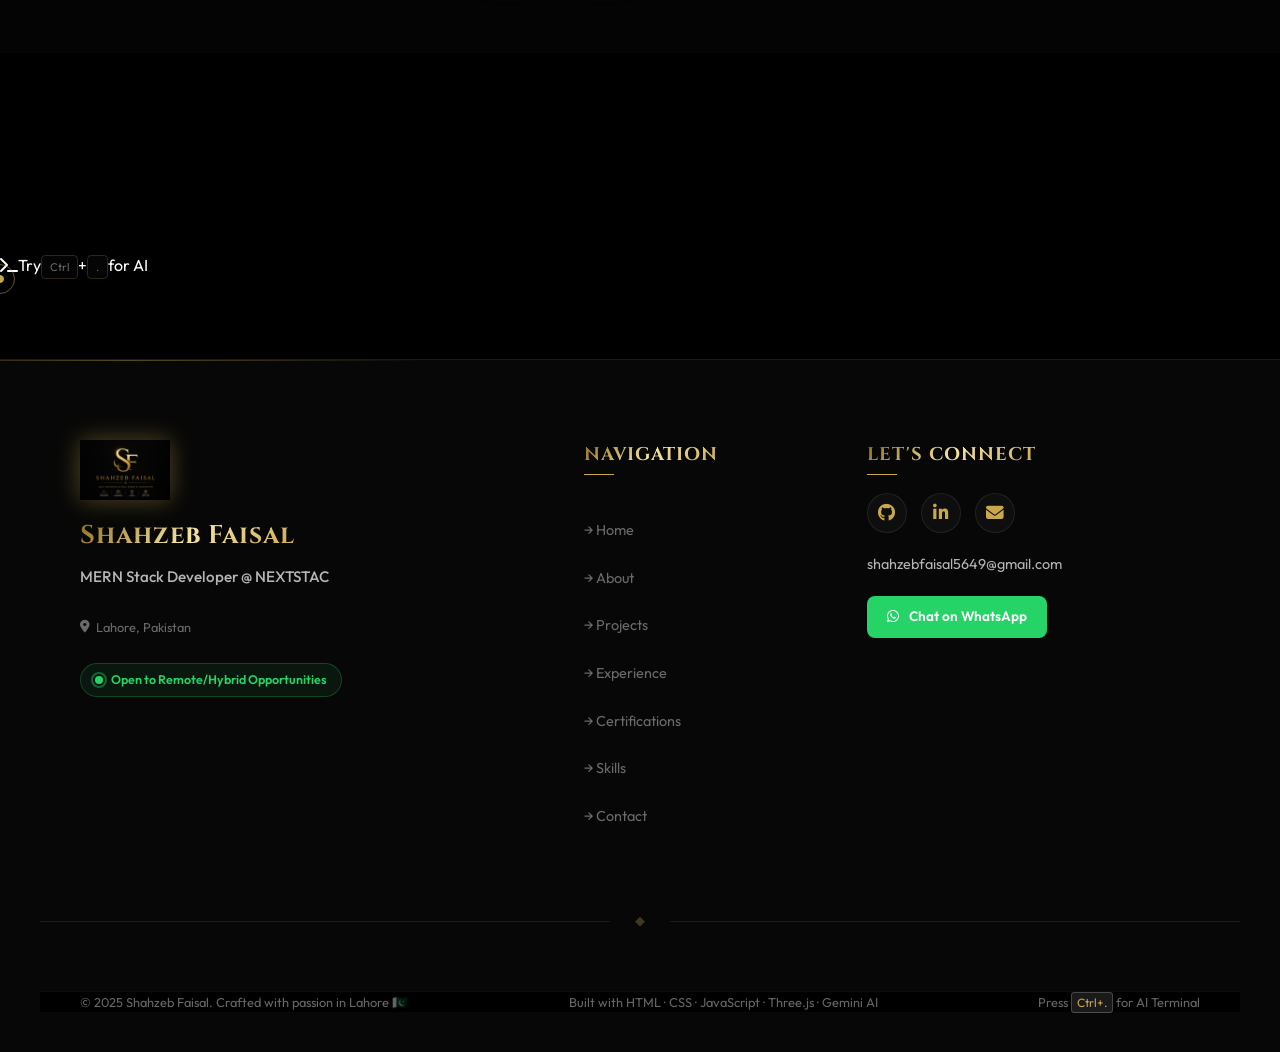
==== commit 53b4ff61: "feat: premium layout styling upgrades for footer, certifications, skill category cards, and contact " ====
--- a/index.html
+++ b/index.html
@@ -128,7 +128,6 @@
         <a href="#about" class="dot-nav-item" data-label="About"></a>
         <a href="#projects" class="dot-nav-item" data-label="Projects"></a>
         <a href="#experience" class="dot-nav-item" data-label="Experience"></a>
-        <a href="#skills" class="dot-nav-item" data-label="Skills"></a>
         <a href="#contact" class="dot-nav-item" data-label="Contact"></a>
     </div>
 
@@ -211,16 +210,6 @@
     <!-- Scroll Progress -->
     <div class="scroll-progress" id="scroll-progress"></div>
 
-    <div class="status-strip" id="status-strip">
-        <div class="status-strip-inner">
-            <span class="status-strip-dot"></span>
-            <span class="status-strip-text">
-                Open to roles from <strong>June 2026</strong> &nbsp;·&nbsp;
-                📍 Lahore, Pakistan (Remote/Hybrid OK)
-            </span>
-        </div>
-        <button class="status-strip-close" id="status-strip-close" aria-label="Dismiss">×</button>
-    </div>
 
     <!-- Sidebar and Navigation handled by Scripts/Sidebar.js -->
 
@@ -322,15 +311,21 @@
                 </div>
 
                 <div class="hero-right">
-                    <!-- Profile photo with glow ring -->
-                    <div class="hero-photo-wrapper">
-                        <div class="hero-photo-glow"></div>
-                        <img src="Images/SF_logo.png" alt="SF Logo" class="hero-photo">
-                        <!-- Floating skill orbs -->
-                        <div class="hero-orb orb-1"><i class="fas fa-brain"></i></div>
-                        <div class="hero-orb orb-2"><i class="fab fa-python"></i></div>
-                        <div class="hero-orb orb-3"><i class="fas fa-database"></i></div>
-                        <div class="hero-orb orb-4">⚛</div>
+                    <div class="hero-logo-display" id="hero-logo-display">
+                        <!-- Gold Rays Background -->
+                        <div class="hero-logo-rays">
+                            <div class="ray"></div>
+                            <div class="ray"></div>
+                            <div class="ray"></div>
+                            <div class="ray"></div>
+                            <div class="ray"></div>
+                        </div>
+                        <div class="hero-logo-glow-rings">
+                            <div class="glow-ring ring-1"></div>
+                            <div class="glow-ring ring-2"></div>
+                            <div class="glow-ring ring-3"></div>
+                        </div>
+                        <img src="Images/SF_logo.png" alt="SF" class="hero-logo-img" />
                     </div>
                 </div>
             </div>
@@ -341,22 +336,7 @@
             </div>
         </section>
 
-        <!-- TEXT MARQUEE -->
-        <div class="marquee-container">
-            <div class="marquee-content">
-                <span>MERN STACK</span>
-                <span>AI DEVELOPER</span>
-                <span>ML ENGINEER</span>
-                <span>FULL STACK</span>
-                <span>3D / WEBGL</span>
-                <!-- Repeat for infinite loop effect -->
-                <span>MERN STACK</span>
-                <span>AI DEVELOPER</span>
-                <span>ML ENGINEER</span>
-                <span>FULL STACK</span>
-                <span>3D / WEBGL</span>
-            </div>
-        </div>
+
 
         <div id="github-stats-bar">
           <div class="github-stat">
@@ -386,108 +366,96 @@
 
         <!-- ABOUT SECTION -->
         <section id="about" class="about">
-            <div class="container about-container-centered">
-                <div class="section-header">
-                    <span class="section-tag">About Me</span>
-                    <h2 class="section-title">Who I Am</h2>
-                </div>
-
-                <div class="about-main-centered">
-                    <!-- Profile with Water Ring -->
-                    <div class="about-image-centered">
-                        <div class="hex-frame">
-                            <div class="hex-inner">
-                                <img src="Images/profile-pic.png" alt="Shahzeb Faisal" class="profile-img">
-                                <div class="scan-line"></div>
-                            </div>
-                        </div>
-                    </div>
-
-                    <!-- Description & Content Centered -->
-                    <div class="about-content-centered">
-                        <h3 class="about-subtitle">Data Scientist & Full Stack AI Developer from Lahore, Pakistan</h3>
-                        <p class="about-description">
-                            I'm a <strong>BS Data Science graduate from FAST NUCES Lahore (2021 – 2025)</strong>, building
-                            production-grade AI-powered web applications. My expertise spans the full stack — Next.js 15,
-                            React, Node.js, TypeScript — through to LLMs, RAG pipelines, and real-time 3D WebGL experiences.
-                        </p>
-                        <p class="about-description">
-                            Currently working as a <strong>MERN Stack Developer at NEXTSTAC</strong>, where I shipped
-                            <strong>DesignCustomBox</strong> (designcustombox.com) — a live 3D custom packaging e-commerce
-                            platform, built solo in 7 days. Previously interned at <strong>Nexium</strong>,
-                            <strong>CodeAlpha</strong>, and <strong>Kashf Foundation</strong>.
-                        </p>
-
-                        <!-- Info Cards Grid -->
-                        <div class="about-info-centered">
-                            <div class="info-card">
-                                <i class="fas fa-graduation-cap"></i>
-                                <div>
-                                    <span class="info-label">Education</span>
-                                    <span class="info-value">BS Data Science, FAST NUCES</span>
-                                </div>
-                            </div>
-                            <div class="info-card">
-                                <i class="fas fa-map-marker-alt"></i>
-                                <div>
-                                    <span class="info-label">Location</span>
-                                    <span class="info-value">Lahore, Pakistan</span>
-                                </div>
-                            </div>
-                            <div class="info-card">
-                                <i class="fas fa-envelope"></i>
-                                <div>
-                                    <span class="info-label">Email</span>
-                                    <span class="info-value">shahzebfaisal5649@gmail.com</span>
-                                </div>
-                            </div>
-                            <div class="info-card">
-                                <i class="fas fa-globe"></i>
-                                <div>
-                                    <span class="info-label">Languages</span>
-                                    <span class="info-value">English, Urdu</span>
-                                </div>
-                            </div>
-                        </div>
-
-                        <div class="about-actions-centered">
-                            <a href="#contact" class="btn btn-secondary">
-                                <span>Get In Touch</span>
-                                <i class="fas fa-arrow-right"></i>
-                            </a>
-                            <a href="resume.pdf" class="btn btn-primary" download="Shahzeb_Faisal_Resume.pdf">
-                                <span>Download CV</span>
-                                <i class="fas fa-download"></i>
-                            </a>
-                        </div>
-                    </div>
-                </div>
-            </div>
-        </section>
-
-        <!-- STATS SECTION -->
-        <section class="stats-section">
-            <div class="container">
-                <div class="stats-grid">
-                    <div class="stat-item">
-                        <span class="stat-number" data-target="12">0</span>
-                        <span class="stat-label">Projects Deployed</span>
-                    </div>
-                    <div class="stat-item">
-                        <span class="stat-number" data-target="2">0</span>
-                        <span class="stat-label">Years Experience</span>
-                    </div>
-                    <div class="stat-item">
-                        <span class="stat-number" data-target="500">0</span>+
-                        <span class="stat-label">GitHub Stars</span>
-                    </div>
-                    <div class="stat-item">
-                        <span class="stat-number" data-target="40">0</span>
-                        <span class="stat-label">SQL Query Speed Boost %</span>
-                    </div>
-                </div>
-            </div>
-        </section>
+            <div class="about-grid">
+                <!-- Left Column -->
+                <div class="about-image-col">
+                    <div class="profile-orbit-container">
+                        <!-- Outermost: dashed counter-rotating ring -->
+                        <div class="orbit-ring-outer"></div>
+                        <!-- Middle: SVG rotating text -->
+                        <svg class="orbit-text-svg" viewBox="0 0 500 500">
+                            <defs>
+                                <path id="orbit-path" d="M 250,250 m -210,0 a 210,210 0 1,1 420,0 a 210,210 0 1,1 -420,0" />
+                            </defs>
+                            <g class="orbit-text-group">
+                                <text>
+                                    <textPath href="#orbit-path" startOffset="0%">
+                                        DEVELOPER • DATA SCIENTIST • DEVELOPER • DATA SCIENTIST • 
+                                    </textPath>
+                                </text>
+                            </g>
+                        </svg>
+                        <!-- Pulsating inner glow ring -->
+                        <div class="orbit-ring-inner"></div>
+                        <!-- Profile Image Wrapper -->
+                        <div class="profile-img-wrap">
+                            <img src="Images/profile-pic.png" alt="Shahzeb Faisal" class="profile-img">
+                            <div class="scan-line"></div>
+                        </div>
+                    </div>
+                </div>
+
+                <!-- Right Column -->
+                <div class="about-content-col">
+                    <div class="ra-status-badge">
+                        <span class="badge-dot pulse"></span>
+                        <span>MERN STACK DEV @ NEXTSTAC • OPEN TO WORK</span>
+                    </div>
+                    <h2 class="section-title" style="text-align: left; margin: 0 0 15px 0;">Who I Am</h2>
+                    <h3 class="about-subtitle" style="margin-bottom: 20px;">Data Scientist & Full Stack AI Developer</h3>
+                    <p class="about-description">
+                        I am a <strong>BS Data Science graduate from FAST NUCES Lahore (2021 – 2025)</strong>, specializing in building production-grade AI-powered web applications and deep-learning solutions.
+                    </p>
+                    <p class="about-description">
+                        Currently working as a <strong>MERN Stack Developer at NEXTSTAC</strong>, where I solo-developed and shipped <strong>DesignCustomBox</strong> (designcustombox.com)—a live 3D custom packaging e-commerce platform—in just 7 days.
+                    </p>
+
+                    <!-- Interactive Tabs/Cards -->
+                    <div class="about-cards-grid">
+                        <div class="about-card active" data-target="education">
+                            <i class="fas fa-graduation-cap"></i>
+                            <h4>Education</h4>
+                        </div>
+                        <div class="about-card" data-target="experience">
+                            <i class="fas fa-briefcase"></i>
+                            <h4>Experience</h4>
+                        </div>
+                        <div class="about-card" data-target="latest-role">
+                            <i class="fas fa-laptop-code"></i>
+                            <h4>Latest Role</h4>
+                        </div>
+                    </div>
+
+                    <!-- Dynamic Detail Display -->
+                    <div class="about-detail-display">
+                        <div class="detail-pane active" id="about-education">
+                            <h4>BS Data Science • FAST NUCES Lahore</h4>
+                            <p>Graduated 2021 – 2025 with deep domain knowledge in Machine Learning, NLP, Deep Learning, and Big Data systems. Strong foundation in software engineering and design patterns.</p>
+                        </div>
+                        <div class="detail-pane" id="about-experience">
+                            <h4>Nexium • Kashf Foundation • CodeAlpha</h4>
+                            <p>AI & Software engineering roles. Improved matching accuracy by 30% at Nexium, optimized database queries by 40% at Kashf, and improved model decision accuracy by 25% at CodeAlpha.</p>
+                        </div>
+                        <div class="detail-pane" id="about-latest-role">
+                            <h4>MERN Stack Developer • NEXTSTAC</h4>
+                            <p>Currently building production full-stack applications. Solo-developed and shipped <strong>DesignCustomBox</strong> (designcustombox.com) — a live 3D custom packaging e-commerce platform — in just 7 days using Next.js 15, Three.js, and Node.js.</p>
+                        </div>
+                    </div>
+
+                    <div class="about-actions">
+                        <a href="#contact" class="btn btn-secondary">
+                            <span>Get In Touch</span>
+                            <i class="fas fa-arrow-right"></i>
+                        </a>
+                        <a href="resume.pdf" class="btn btn-primary" download="Shahzeb_Faisal_Resume.pdf">
+                            <span>Download CV</span>
+                            <i class="fas fa-download"></i>
+                        </a>
+                    </div>
+                </div>
+            </div>
+
+
 
         <!-- PROJECTS SECTION -->
         <section id="projects" class="projects">
@@ -811,6 +779,24 @@
             </div>
         </section>
 
+        <!-- SKILLS SECTION -->
+        <section id="skills" class="skills">
+          <div class="container">
+            <div class="section-header">
+              <span class="section-tag">Expertise</span>
+              <h2 class="section-title">Core Skills</h2>
+              <p class="section-desc">A snapshot of my technical stack</p>
+            </div>
+            <div id="homepage-skills-preview" class="skills-preview-grid"></div>
+            <div style="text-align:center; margin-top: 40px;">
+              <a href="skills.html" class="btn btn-secondary">
+                <span>View All Skills</span>
+                <i class="fas fa-arrow-right"></i>
+              </a>
+            </div>
+          </div>
+        </section>
+
         <!-- EXPERIENCE SECTION -->
         <section id="experience" class="experience">
             <div class="container">
@@ -931,286 +917,106 @@
             </div>
         </section>
 
+        <!-- CERTIFICATIONS PREVIEW -->
         <section id="certifications" class="certifications">
-            <div class="container">
-                <div class="section-header">
-                    <span class="section-tag">Credentials</span>
-                    <h2 class="section-title">Certifications</h2>
-                </div>
-                <div class="certs-grid">
-                    <div class="cert-card" data-cert="nexium">
-                        <div class="cert-thumb">
-                            <img src="Certificates/nexium_cert.jpeg" alt="Nexium Certificate" loading="lazy">
-                        </div>
-                        <div class="cert-info">
-                            <h4>AI-First Web Development</h4>
-                            <span class="cert-issuer">Nexium</span>
-                            <span class="cert-date">January 2025</span>
-                        </div>
-                        <button class="view-cert-btn" aria-label="View Nexium certificate">
-                            <i class="fas fa-expand"></i>
-                        </button>
-                    </div>
-
-                    <div class="cert-card" data-cert="codealpha">
-                        <div class="cert-thumb">
-                            <img src="Certificates/codealpha_cert.jpeg" alt="CodeAlpha Certificate" loading="lazy">
-                        </div>
-                        <div class="cert-info">
-                            <h4>Data Science Internship</h4>
-                            <span class="cert-issuer">CodeAlpha</span>
-                            <span class="cert-date">Jun – Jul 2024</span>
-                        </div>
-                        <button class="view-cert-btn" aria-label="View CodeAlpha certificate">
-                            <i class="fas fa-expand"></i>
-                        </button>
-                    </div>
-
-                    <div class="cert-card" data-cert="kashf">
-                        <div class="cert-thumb">
-                            <img src="Certificates/kashf_cert.jpeg" alt="Kashf Certificate" loading="lazy">
-                        </div>
-                        <div class="cert-info">
-                            <h4>Data & Software Internship</h4>
-                            <span class="cert-issuer">Kashf Foundation</span>
-                            <span class="cert-date">Jul – Aug 2024</span>
-                        </div>
-                        <button class="view-cert-btn" aria-label="View Kashf certificate">
-                            <i class="fas fa-expand"></i>
-                        </button>
-                    </div>
-
-                    <div class="cert-card" data-cert="bright">
-                        <div class="cert-thumb">
-                            <img src="Certificates/bright_cert.jpeg" alt="Bright Network Certificate" loading="lazy">
-                        </div>
-                        <div class="cert-info">
-                            <h4>Couch to Coder 2024</h4>
-                            <span class="cert-issuer">BRIGHT Network</span>
-                            <span class="cert-date">September 2024</span>
-                        </div>
-                        <button class="view-cert-btn" aria-label="View Bright Network certificate">
-                            <i class="fas fa-expand"></i>
-                        </button>
-                    </div>
-                </div>
-            </div>
-        </section>
-
-        <!-- SKILLS SECTION -->
-        <section id="skills" class="skills">
-            <canvas id="neural-canvas"></canvas>
-            <div class="container">
-                <div class="section-header">
-                    <span class="section-tag">Expertise</span>
-                    <h2 class="section-title">Skills & Technologies</h2>
-                </div>
-
-                <div class="skills-grid">
-                    <!-- Programming Languages -->
-                    <div class="skill-category">
-                        <div class="category-icon"><i class="fas fa-code"></i></div>
-                        <h3>Programming Languages</h3>
-                        <div class="skill-tags">
-                            <span data-level="95">Python</span>
-                            <span data-level="85">JavaScript</span>
-                            <span data-level="80">TypeScript</span>
-                            <span data-level="90">SQL</span>
-                            <span data-level="60">C++</span>
-                            <span data-level="55">Solidity</span>
-                        </div>
-                    </div>
-
-                    <!-- ML & AI Frameworks -->
-                    <div class="skill-category">
-                        <div class="category-icon"><i class="fas fa-brain"></i></div>
-                        <h3>ML & AI Frameworks</h3>
-                        <div class="skill-tags">
-                            <span data-level="90">TensorFlow</span>
-                            <span data-level="85">PyTorch</span>
-                            <span data-level="88">Scikit-Learn</span>
-                            <span data-level="82">Keras</span>
-                            <span data-level="88">Transformers</span>
-                            <span data-level="85">Hugging Face</span>
-                            <span data-level="80">OpenAI</span>
-                            <span data-level="75">LangChain</span>
-                        </div>
-                    </div>
-
-                    <!-- NLP & LLMs -->
-                    <div class="skill-category">
-                        <div class="category-icon"><i class="fas fa-language"></i></div>
-                        <h3>NLP & LLMs</h3>
-                        <div class="skill-tags">
-                            <span data-level="86">GPT-4</span>
-                            <span data-level="82">BERT</span>
-                            <span data-level="89">spaCy</span>
-                            <span data-level="75">NLTK</span>
-                            <span data-level="82">Llama</span>
-                            <span data-level="84">RAG</span>
-                        </div>
-                    </div>
-
-                    <!-- Web Development -->
-                    <div class="skill-category">
-                        <div class="category-icon"><i class="fas fa-globe"></i></div>
-                        <h3>Web Development</h3>
-                        <div class="skill-tags">
-                            <span data-level="91">React</span>
-                            <span data-level="74">Next.js</span>
-                            <span data-level="72">Node.js</span>
-                            <span data-level="88">Express</span>
-                            <span data-level="88">Tailwind CSS</span>
-                            <span data-level="82">REST APIs</span>
-                        </div>
-                    </div>
-
-                    <!-- Data Science -->
-                    <div class="skill-category">
-                        <div class="category-icon"><i class="fas fa-chart-line"></i></div>
-                        <h3>Data Science</h3>
-                        <div class="skill-tags">
-                            <span data-level="86">Pandas</span>
-                            <span data-level="79">NumPy</span>
-                            <span data-level="85">Matplotlib</span>
-                            <span data-level="94">Seaborn</span>
-                            <span data-level="71">Jupyter</span>
-                            <span data-level="85">Apache Spark</span>
-                        </div>
-                    </div>
-
-                    <!-- Cloud & DevOps -->
-                    <div class="skill-category">
-                        <div class="category-icon"><i class="fas fa-cloud"></i></div>
-                        <h3>Cloud & DevOps</h3>
-                        <div class="skill-tags">
-                            <span data-level="73">Git/GitHub</span>
-                            <span data-level="76">Vercel</span>
-                            <span data-level="84">GitHub Actions</span>
-                        </div>
-                    </div>
-
-                    <!-- Databases -->
-                    <div class="skill-category">
-                        <div class="category-icon"><i class="fas fa-database"></i></div>
-                        <h3>Databases</h3>
-                        <div class="skill-tags">
-                            <span data-level="70">MongoDB</span>
-                            <span data-level="91">PostgreSQL</span>
-                            <span data-level="80">MySQL</span>
-                            <span data-level="93">Supabase</span>
-                        </div>
-                    </div>
-
-                    <!-- Blockchain -->
-                    <div class="skill-category">
-                        <div class="category-icon"><i class="fab fa-ethereum"></i></div>
-                        <h3>Blockchain</h3>
-                        <div class="skill-tags">
-                            <span data-level="55">Solidity</span>
-                            <span data-level="95">Web3.js</span>
-                            <span data-level="93">Truffle</span>
-                            <span data-level="91">Ethereum</span>
-                            <span data-level="92">Smart Contracts</span>
-                        </div>
-                    </div>
-                </div>
-
-                <div class="skill-bars-container" style="text-align: center;">
-                  <h3 class="skill-bars-title">Proficiency Overview</h3>
-                  <canvas id="radar-chart" width="400" height="400" style="max-width: 100%;"></canvas>
-                </div>
-
-                <div class="stack-chart-container" style="text-align: center;">
-                  <h3 class="skill-bars-title">Stack Distribution</h3>
-                  <canvas id="donut-chart" width="300" height="300" style="max-width: 100%;"></canvas>
-                  <div class="stack-legend" style="display: flex; justify-content: center; gap: 15px; margin-top: 20px; flex-wrap: wrap;">
-                    <div class="legend-item"><span style="background:var(--gold-primary); width:12px; height:12px; display:inline-block; border-radius:50%; margin-right:5px;"></span>Frontend 40%</div>
-                    <div class="legend-item"><span style="background:var(--gold-dark); width:12px; height:12px; display:inline-block; border-radius:50%; margin-right:5px;"></span>Backend 30%</div>
-                    <div class="legend-item"><span style="background:var(--gold-light); width:12px; height:12px; display:inline-block; border-radius:50%; margin-right:5px;"></span>AI/ML 20%</div>
-                    <div class="legend-item"><span style="background:var(--gold-shine); width:12px; height:12px; display:inline-block; border-radius:50%; margin-right:5px;"></span>DevOps 10%</div>
+          <div class="container">
+            <div class="section-header">
+              <span class="section-tag">Achievements</span>
+              <h2 class="section-title">Certifications</h2>
+              <p class="section-desc">Professional credentials earned through real-world internships</p>
+            </div>
+            <div class="certs-preview-grid" id="certs-preview-grid">
+
+              <!-- Nexium -->
+              <article class="cert-card" onclick="window.location='certs.html'" style="cursor:pointer">
+                <div class="cert-org-badge">
+                  <div class="cert-org-icon"><i class="fas fa-robot"></i></div>
+                  <div class="cert-shimmer"></div>
+                </div>
+                <div class="cert-card-body">
+                  <div class="cert-meta-row">
+                    <span class="cert-year">2025</span>
+                    <span class="cert-type">Internship</span>
                   </div>
-                </div>
-
-            </div>
-        </section>
-
-        <!-- CERTIFICATIONS SECTION -->
-        <section id="certs" class="certs">
-            <div class="container">
-                <div class="section-header">
-                    <span class="section-tag">Achievements</span>
-                    <h2 class="section-title">Certifications</h2>
-                </div>
-                <div class="certs-grid" style="display: grid; grid-template-columns: repeat(auto-fit, minmax(250px, 1fr)); gap: 30px;">
-                    <div class="cert-card" style="background: rgba(10,10,10,0.9); border: 1px solid rgba(201,168,76,0.2); padding: 20px; border-radius: 8px; text-align: center;">
-                        <div class="cert-icon" style="font-size: 2rem; color: var(--gold-primary); margin-bottom: 10px;"><i class="fas fa-certificate"></i></div>
-                        <h3 style="font-family: 'Cinzel', serif; color: var(--gold-primary);">Nexium</h3>
-                        <p style="color: var(--text-secondary);">AI-First Web Development</p>
-                        <button class="btn btn-secondary view-cert-btn" data-cert="nexium" style="margin-top: 15px;">View Certificate</button>
-                    </div>
-                    <div class="cert-card" style="background: rgba(10,10,10,0.9); border: 1px solid rgba(201,168,76,0.2); padding: 20px; border-radius: 8px; text-align: center;">
-                        <div class="cert-icon" style="font-size: 2rem; color: var(--gold-primary); margin-bottom: 10px;"><i class="fas fa-certificate"></i></div>
-                        <h3 style="font-family: 'Cinzel', serif; color: var(--gold-primary);">Kashf Foundation</h3>
-                        <p style="color: var(--text-secondary);">Data Analysis Intern</p>
-                        <button class="btn btn-secondary view-cert-btn" data-cert="kashf" style="margin-top: 15px;">View Certificate</button>
-                    </div>
-                    <div class="cert-card" style="background: rgba(10,10,10,0.9); border: 1px solid rgba(201,168,76,0.2); padding: 20px; border-radius: 8px; text-align: center;">
-                        <div class="cert-icon" style="font-size: 2rem; color: var(--gold-primary); margin-bottom: 10px;"><i class="fas fa-certificate"></i></div>
-                        <h3 style="font-family: 'Cinzel', serif; color: var(--gold-primary);">Bright Network</h3>
-                        <p style="color: var(--text-secondary);">Technology Internship</p>
-                        <button class="btn btn-secondary view-cert-btn" data-cert="bright" style="margin-top: 15px;">View Certificate</button>
-                    </div>
-                    <div class="cert-card" style="background: rgba(10,10,10,0.9); border: 1px solid rgba(201,168,76,0.2); padding: 20px; border-radius: 8px; text-align: center;">
-                        <div class="cert-icon" style="font-size: 2rem; color: var(--gold-primary); margin-bottom: 10px;"><i class="fas fa-certificate"></i></div>
-                        <h3 style="font-family: 'Cinzel', serif; color: var(--gold-primary);">CodeAlpha</h3>
-                        <p style="color: var(--text-secondary);">Machine Learning Intern</p>
-                        <button class="btn btn-secondary view-cert-btn" data-cert="codealpha" style="margin-top: 15px;">View Certificate</button>
-                    </div>
-                </div>
-            </div>
-        </section>
-
-        <!-- TECH STACK SECTION -->
-        <section id="tools" class="tools">
-            <div class="container">
-                <div class="section-header">
-                    <span class="section-tag">Stack</span>
-                    <h2 class="section-title">Tech Stack & Tools</h2>
-                </div>
-                <div class="tools-grid" style="display: flex; flex-direction: column; gap: 40px;">
-                    <div class="tools-row">
-                        <h4 style="font-family: 'Cinzel', serif; color: var(--gold-primary); margin-bottom: 15px;">Languages</h4>
-                        <div class="tools-list" style="display: flex; gap: 20px; flex-wrap: wrap;">
-                            <div class="tool-icon" data-level="90%" style="position: relative; cursor: pointer; text-align: center;">
-                                <i class="fab fa-python" style="font-size: 3rem; color: var(--gold-primary);"></i>
-                                <span style="display: block; font-size: 0.8rem; color: var(--text-secondary); margin-top: 5px;">Python</span>
-                            </div>
-                            <div class="tool-icon" data-level="85%" style="position: relative; cursor: pointer; text-align: center;">
-                                <i class="fab fa-js" style="font-size: 3rem; color: var(--gold-primary);"></i>
-                                <span style="display: block; font-size: 0.8rem; color: var(--text-secondary); margin-top: 5px;">JavaScript</span>
-                            </div>
-                            <div class="tool-icon" data-level="80%" style="position: relative; cursor: pointer; text-align: center;">
-                                <i class="fab fa-js-square" style="font-size: 3rem; color: var(--gold-primary);"></i>
-                                <span style="display: block; font-size: 0.8rem; color: var(--text-secondary); margin-top: 5px;">TypeScript</span>
-                            </div>
-                        </div>
-                    </div>
-                    <div class="tools-row">
-                        <h4 style="font-family: 'Cinzel', serif; color: var(--gold-primary); margin-bottom: 15px;">Frameworks</h4>
-                        <div class="tools-list" style="display: flex; gap: 20px; flex-wrap: wrap;">
-                            <div class="tool-icon" data-level="85%" style="position: relative; cursor: pointer; text-align: center;">
-                                <i class="fab fa-react" style="font-size: 3rem; color: var(--gold-primary);"></i>
-                                <span style="display: block; font-size: 0.8rem; color: var(--text-secondary); margin-top: 5px;">React</span>
-                            </div>
-                            <div class="tool-icon" data-level="80%" style="position: relative; cursor: pointer; text-align: center;">
-                                <i class="fab fa-node-js" style="font-size: 3rem; color: var(--gold-primary);"></i>
-                                <span style="display: block; font-size: 0.8rem; color: var(--text-secondary); margin-top: 5px;">Node.js</span>
-                            </div>
-                        </div>
-                    </div>
-                </div>
-            </div>
+                  <h3 class="cert-org-name">Nexium</h3>
+                  <p class="cert-role">AI-First Web Development</p>
+                  <p class="cert-desc">Built AI-powered Resume Tailor with GPT-4, achieving 30% accuracy improvement.</p>
+                  <div class="cert-tech-pills">
+                    <span>Next.js 15</span><span>GPT-4</span><span>TypeScript</span>
+                  </div>
+                </div>
+                <div class="cert-card-footer">
+                  <span class="cert-date"><i class="fas fa-calendar-alt"></i> Jul – Aug 2025</span>
+                  <button class="cert-view-btn" onclick="event.stopPropagation(); window.location='certs.html'">
+                    <i class="fas fa-certificate"></i> View Certificate
+                  </button>
+                </div>
+                <div class="cert-corner-ornament">◆</div>
+              </article>
+
+              <!-- Kashf Foundation -->
+              <article class="cert-card" onclick="window.location='certs.html'" style="cursor:pointer">
+                <div class="cert-org-badge">
+                  <div class="cert-org-icon"><i class="fas fa-database"></i></div>
+                  <div class="cert-shimmer"></div>
+                </div>
+                <div class="cert-card-body">
+                  <div class="cert-meta-row">
+                    <span class="cert-year">2024</span>
+                    <span class="cert-type">Internship</span>
+                  </div>
+                  <h3 class="cert-org-name">Kashf Foundation</h3>
+                  <p class="cert-role">Data &amp; Software Internship</p>
+                  <p class="cert-desc">Optimized operational SQL reporting queries by 40% and designed data intelligence tools.</p>
+                  <div class="cert-tech-pills">
+                    <span>SQL</span><span>Python</span><span>PowerBI</span>
+                  </div>
+                </div>
+                <div class="cert-card-footer">
+                  <span class="cert-date"><i class="fas fa-calendar-alt"></i> Jul – Aug 2024</span>
+                  <button class="cert-view-btn" onclick="event.stopPropagation(); window.location='certs.html'">
+                    <i class="fas fa-certificate"></i> View Certificate
+                  </button>
+                </div>
+                <div class="cert-corner-ornament">◆</div>
+              </article>
+
+              <!-- CodeAlpha -->
+              <article class="cert-card" onclick="window.location='certs.html'" style="cursor:pointer">
+                <div class="cert-org-badge">
+                  <div class="cert-org-icon"><i class="fas fa-chart-line"></i></div>
+                  <div class="cert-shimmer"></div>
+                </div>
+                <div class="cert-card-body">
+                  <div class="cert-meta-row">
+                    <span class="cert-year">2024</span>
+                    <span class="cert-type">Internship</span>
+                  </div>
+                  <h3 class="cert-org-name">CodeAlpha</h3>
+                  <p class="cert-role">Data Science Internship</p>
+                  <p class="cert-desc">Developed predictive ML models improving decision-making accuracy by 25%.</p>
+                  <div class="cert-tech-pills">
+                    <span>Python</span><span>Scikit-Learn</span><span>Pandas</span>
+                  </div>
+                </div>
+                <div class="cert-card-footer">
+                  <span class="cert-date"><i class="fas fa-calendar-alt"></i> Jun – Jul 2024</span>
+                  <button class="cert-view-btn" onclick="event.stopPropagation(); window.location='certs.html'">
+                    <i class="fas fa-certificate"></i> View Certificate
+                  </button>
+                </div>
+                <div class="cert-corner-ornament">◆</div>
+              </article>
+
+            </div>
+            <div style="text-align:center; margin-top: 40px;">
+              <a href="certs.html" class="btn btn-primary" id="show-more-certs">
+                <i class="fas fa-trophy"></i>
+                <span>View All Certifications</span>
+                <i class="fas fa-arrow-right"></i>
+              </a>
+            </div>
+          </div>
         </section>
 
         <!-- CONTACT SECTION WITH MAP - FAST NUCES LOCATION -->
@@ -1365,19 +1171,7 @@
         </div>
     </div>
 
-    <!-- Command Palette Modal (Ctrl+K) -->
-    <div id="command-palette" class="palette-overlay" style="display: none;">
-        <div class="palette-modal">
-            <div class="palette-header">
-                <i class="fas fa-terminal palette-search-icon"></i>
-                <input type="text" id="palette-search" placeholder="Search commands (e.g. projects, resume, theme...)" autocomplete="off">
-                <span class="palette-esc-hint">ESC</span>
-            </div>
-            <div class="palette-results" id="palette-results">
-                <!-- Injected via JavaScript -->
-            </div>
-        </div>
-    </div>
+
 
     <!-- Confetti Canvas -->
     <canvas id="confetti"></canvas>
@@ -1433,23 +1227,35 @@
         <span>Ambient Mode ON</span>
     </div>
 
-    <div id="cmd-palette" class="cmd-palette-overlay" aria-hidden="true" role="dialog" aria-label="Command Palette">
-        <div class="cmd-palette-modal">
-            <div class="cmd-search-wrapper">
-                <i class="fas fa-search cmd-search-icon"></i>
-                <input type="text" id="cmd-search" placeholder="Search commands, sections..." autocomplete="off" spellcheck="false" aria-label="Search commands">
-                <kbd class="cmd-esc-hint">ESC</kbd>
-            </div>
-            <div class="cmd-results" id="cmd-results"></div>
-            <div class="cmd-footer-hint">
-                <span><kbd>↑↓</kbd> Navigate</span>
-                <span><kbd>↵</kbd> Select</span>
-                <span><kbd>ESC</kbd> Close</span>
-            </div>
+
+
+    <script src="Scripts/HeroAnimations.js"></script>
+
+    <script>
+    /* ── Homepage Skills Preview Populator ── */
+    (function populateSkillsPreview() {
+      const container = document.getElementById('homepage-skills-preview');
+      if (!container) return;
+
+      const categories = [
+        { icon: '🧠', label: 'AI / ML',       pills: ['Python','TensorFlow','PyTorch','Scikit-Learn','NLP','LLMs'] },
+        { icon: '🌐', label: 'Full Stack',     pills: ['Next.js 15','React','Node.js','Express','TypeScript'] },
+        { icon: '📊', label: 'Data Science',   pills: ['Pandas','NumPy','Apache Spark','ETL','PowerBI'] },
+        { icon: '💾', label: 'Databases',      pills: ['MongoDB','MySQL','PostgreSQL','SQL Server','Supabase'] },
+        { icon: '⛓️', label: 'Blockchain',     pills: ['Solidity','Web3.js','Ethereum','Truffle','Smart Contracts'] },
+        { icon: '☁️', label: 'Cloud & DevOps', pills: ['Azure','Docker','Git','Vercel','CI/CD'] },
+      ];
+
+      container.innerHTML = categories.map(cat => `
+        <div class="skill-category-card reveal">
+          <h4>${cat.icon} ${cat.label}</h4>
+          <div class="skill-pills">
+            ${cat.pills.map(p => `<span class="skill-pill">${p}</span>`).join('')}
+          </div>
         </div>
-    </div>
-
-    <script src="Scripts/HeroAnimations.js"></script>
+      `).join('');
+    })();
+    </script>
 </body>
 
 </html>
--- a/Styles/Main.css
+++ b/Styles/Main.css
@@ -1,4 +1,6 @@
-html { touch-action: pan-x pan-y; }
+html {
+    touch-action: pan-x pan-y;
+}
 
 /* FEATURE 4 - Theme Variables */
 :root {
@@ -20,14 +22,14 @@
     --bg-card: rgba(5, 5, 5, 0.9);
     --border: rgba(201, 168, 76, 0.2);
     --border-color: rgba(201, 168, 76, 0.2);
-    
+
     --bg-primary: var(--black);
     --bg-secondary: var(--black-rich);
     --text-primary: #ffffff;
-    --text-secondary: rgba(255,255,255,0.7);
-    --text-muted: rgba(255,255,255,0.4);
+    --text-secondary: rgba(255, 255, 255, 0.7);
+    --text-muted: rgba(255, 255, 255, 0.4);
     --card-bg: var(--bg-card);
-    --navbar-bg: rgba(0,0,0,0.9);
+    --navbar-bg: rgba(0, 0, 0, 0.9);
 
     /* Preserving other non-color variables */
     --accent-pink: #ff0055;
@@ -39,7 +41,11 @@
 }
 
 /* ═══════════ TYPOGRAPHY ═══════════ */
-h1, h2, h3, h4, .gold-text {
+h1,
+h2,
+h3,
+h4,
+.gold-text {
     font-family: 'Cinzel', serif;
     background: linear-gradient(135deg, #8B6914, #F5E3A0, #C9A84C);
     -webkit-background-clip: text;
@@ -141,7 +147,7 @@
     position: fixed;
     left: 40px;
     bottom: 0;
-    z-index: 1000;
+    z-index: 99;
     display: flex;
     flex-direction: column;
     align-items: center;
@@ -336,37 +342,38 @@
 }
 
 /* ═══════════════════════════════════════════════════════════
-   TERMINAL STYLES - MOBILE OPTIMIZED WITH NO GRADIENT
+   TERMINAL STYLES - ULTRA PREMIUM CYBERPUNK GOLD EDITION
    ═══════════════════════════════════════════════════════════ */
 #terminal {
     position: fixed;
     inset: 0;
-    background: rgba(0, 0, 0, 0.9);
-    backdrop-filter: blur(10px);
+    background: rgba(0, 0, 0, 0.92);
+    backdrop-filter: blur(20px);
     z-index: 10000;
     display: flex;
     align-items: center;
     justify-content: center;
     padding: 20px;
-    transition: var(--transition);
+    transition: all 0.4s cubic-bezier(0.165, 0.84, 0.44, 1);
 }
 
 #terminal.terminal-hidden {
     opacity: 0;
     visibility: hidden;
     pointer-events: none;
+    transform: scale(1.02);
 }
 
 .terminal-window {
     width: 100%;
-    max-width: 650px;
-    /* MOBILE FIX: Solid background, NO gradient */
-    background: rgba(10, 10, 15, 0.95);
-    border-radius: var(--radius-lg);
+    max-width: 750px;
+    background: rgba(5, 5, 5, 0.98);
+    border: 1px solid rgba(201, 168, 76, 0.25);
+    border-radius: 16px;
     overflow: hidden;
-    box-shadow: 0 30px 80px rgba(99, 102, 241, 0.2);
-    transform: scale(0.95);
-    transition: transform 0.3s;
+    box-shadow: 0 25px 60px rgba(0, 0, 0, 0.8), 0 0 40px rgba(201, 168, 76, 0.1);
+    transform: scale(0.97);
+    transition: all 0.4s cubic-bezier(0.165, 0.84, 0.44, 1);
 }
 
 /* MOBILE FIX: Terminal sizing for mobile */
@@ -377,6 +384,7 @@
         height: 85vh;
         max-height: 85vh;
         border-radius: 0;
+        border: none;
     }
 
     .terminal-window.maximized {
@@ -390,11 +398,12 @@
 }
 
 .terminal-header {
-    background: #16162a;
-    padding: 12px 16px;
-    display: flex;
-    align-items: center;
-    gap: 12px;
+    background: rgba(10, 10, 10, 0.98);
+    border-bottom: 1px solid rgba(201, 168, 76, 0.15);
+    padding: 14px 20px;
+    display: flex;
+    align-items: center;
+    gap: 15px;
 }
 
 .terminal-dots {
@@ -407,26 +416,23 @@
     height: 12px;
     border-radius: 50%;
     cursor: pointer;
-}
-
-.dot.red {
-    background: #ff5f57;
-}
-
-.dot.yellow {
-    background: #febc2e;
-}
-
-.dot.green {
-    background: #28c840;
-}
+    transition: transform 0.2s ease;
+}
+
+.dot:hover {
+    transform: scale(1.15);
+}
+
+.dot.red { background: #ff5f57; }
+.dot.yellow { background: #febc2e; }
+.dot.green { background: #28c840; }
 
 .terminal-title {
     flex: 1;
     text-align: center;
-    font-family: var(--font-mono);
+    font-family: 'JetBrains Mono', monospace;
     font-size: 0.8rem;
-    color: var(--text-muted);
+    color: var(--text-secondary);
     display: flex;
     align-items: center;
     justify-content: center;
@@ -434,23 +440,15 @@
 }
 
 .terminal-title i {
-    color: var(--primary);
+    color: var(--gold-primary);
     animation: robotBounce 2s ease-in-out infinite;
 }
 
 @keyframes robotBounce {
-
-    0%,
-    100% {
-        transform: translateY(0);
-    }
-
-    50% {
-        transform: translateY(-3px);
-    }
-}
-
-/* MOBILE FIX: Terminal action buttons */
+    0%, 100% { transform: translateY(0); }
+    50% { transform: translateY(-3px); }
+}
+
 .terminal-actions {
     display: flex;
     gap: 8px;
@@ -462,18 +460,18 @@
     display: flex;
     align-items: center;
     justify-content: center;
-    background: rgba(255, 255, 255, 0.05);
-    border: 1px solid rgba(255, 255, 255, 0.1);
+    background: rgba(255, 255, 255, 0.03);
+    border: 1px solid rgba(255, 255, 255, 0.08);
     border-radius: 6px;
     color: var(--text-muted);
     cursor: pointer;
-    transition: all 0.2s ease;
+    transition: all 0.3s ease;
 }
 
 .terminal-actions button:hover {
-    background: rgba(99, 102, 241, 0.2);
-    border-color: var(--primary);
-    color: var(--primary);
+    background: rgba(201, 168, 76, 0.15);
+    border-color: var(--gold-primary);
+    color: var(--gold-primary);
 }
 
 /* MOBILE FIX: Touch-optimized buttons */
@@ -486,62 +484,66 @@
 }
 
 .terminal-body {
-    padding: 20px;
-    min-height: 300px;
-    max-height: 60vh;
+    padding: 24px;
+    min-height: 350px;
+    max-height: 55vh;
     overflow-y: auto;
-    font-family: var(--font-mono);
+    font-family: 'JetBrains Mono', monospace;
     font-size: 0.85rem;
+    background: rgba(5, 5, 5, 0.98);
 }
 
 @media (max-width: 768px) {
     .terminal-body {
         max-height: calc(85vh - 120px);
-        padding: 15px;
-    }
-
+        padding: 18px;
+    }
     .terminal-window.maximized .terminal-body {
         max-height: calc(95vh - 120px);
     }
 }
 
 #terminal-output {
+    margin-bottom: 20px;
+}
+
+.ascii-art {
+    color: var(--gold-primary);
+    font-size: 0.6rem;
+    line-height: 1.25;
     margin-bottom: 16px;
-}
-
-.ascii-art {
-    color: var(--primary);
-    font-size: 0.55rem;
-    line-height: 1.2;
-    margin-bottom: 12px;
+    opacity: 0.9;
 }
 
 .welcome-msg {
-    color: var(--accent);
-    margin-bottom: 8px;
+    color: var(--gold-primary);
+    margin-bottom: 10px;
 }
 
 .welcome-msg .hl {
-    color: var(--accent-pink);
-    background: rgba(236, 72, 153, 0.2);
-    padding: 2px 6px;
+    color: var(--black-rich);
+    background: var(--gold-primary);
+    padding: 2px 8px;
     border-radius: 4px;
+    font-weight: 600;
 }
 
 /* MOBILE FIX: Welcome box without gradient subtitle */
 .welcome-box {
-    background: rgba(30, 30, 30, 0.4);
-    border: 1px solid rgba(99, 102, 241, 0.2);
+    background: rgba(201, 168, 76, 0.03);
+    border: 1px solid rgba(201, 168, 76, 0.15);
     border-radius: 12px;
-    padding: 18px;
-    margin-bottom: 15px;
+    padding: 20px;
+    margin-bottom: 20px;
 }
 
 .welcome-title {
-    font-size: 1.1rem;
+    font-size: 1rem;
     font-weight: 600;
-    color: var(--text);
-    margin-bottom: 12px;
+    color: var(--white);
+    margin-bottom: 14px;
+    font-family: 'Outfit', sans-serif;
+    letter-spacing: 0.5px;
 }
 
 /* MOBILE FIX: Removed welcome-subtitle - no "Powered by Gemini" */
@@ -556,36 +558,36 @@
 }
 
 .suggestion {
-    padding: 8px 14px;
-    background: rgba(99, 102, 241, 0.15);
-    border: 1px solid rgba(99, 102, 241, 0.3);
+    padding: 6px 14px;
+    background: rgba(201, 168, 76, 0.06);
+    border: 1px solid rgba(201, 168, 76, 0.2);
     border-radius: 20px;
-    font-size: 0.8rem;
+    font-size: 0.75rem;
     color: var(--text-secondary);
     cursor: pointer;
-    transition: all 0.3s ease;
-    -webkit-tap-highlight-color: transparent;
+    transition: all 0.3s cubic-bezier(0.165, 0.84, 0.44, 1);
+    font-family: 'Outfit', sans-serif;
 }
 
 .suggestion:hover {
-    background: rgba(99, 102, 241, 0.3);
-    border-color: var(--primary);
-    color: var(--text);
+    background: rgba(201, 168, 76, 0.18);
+    border-color: var(--gold-primary);
+    color: var(--white);
     transform: translateY(-2px);
-    box-shadow: 0 5px 20px rgba(99, 102, 241, 0.3);
+    box-shadow: 0 4px 12px rgba(201, 168, 76, 0.15);
 }
 
 .terminal-input-line {
     display: flex;
     align-items: center;
-    gap: 10px;
-    padding: 15px 18px;
-    background: rgba(0, 0, 0, 0.3);
-    border-top: 1px solid rgba(99, 102, 241, 0.15);
+    gap: 12px;
+    padding: 16px 24px;
+    background: rgba(8, 8, 8, 0.98);
+    border-top: 1px solid rgba(201, 168, 76, 0.15);
 }
 
 .prompt {
-    color: var(--success);
+    color: var(--gold-primary);
     font-weight: 600;
 }
 
@@ -594,10 +596,10 @@
     background: transparent;
     border: none;
     outline: none;
-    color: var(--text);
-    font-family: var(--font-mono);
+    color: var(--white);
+    font-family: 'JetBrains Mono', monospace;
     font-size: 0.85rem;
-    caret-color: var(--primary);
+    caret-color: var(--gold-primary);
 }
 
 #term-input::placeholder {
@@ -3421,1470 +3423,1733 @@
     z-index: -1;
     opacity: 0.3;
 }
+
 /* ═══ NEW ADDITIONS ═══ */
 
 /* Feature 1: Boot Terminal */
 .boot-terminal {
-  font-family: 'JetBrains Mono', monospace;
-  font-size: 14px;
-  color: var(--primary);
-  line-height: 2;
-  padding: 40px;
-  max-width: 500px;
-}
+    font-family: 'JetBrains Mono', monospace;
+    font-size: 14px;
+    color: var(--primary);
+    line-height: 2;
+    padding: 40px;
+    max-width: 500px;
+}
+
 #boot-cursor {
-  animation: bootBlink 0.5s step-end infinite;
-}
+    animation: bootBlink 0.5s step-end infinite;
+}
+
 @keyframes bootBlink {
-  0%, 100% { opacity: 1; }
-  50% { opacity: 0; }
+
+    0%,
+    100% {
+        opacity: 1;
+    }
+
+    50% {
+        opacity: 0;
+    }
 }
 
 /* Feature 2: Hero title typing animation */
 .hero-cursor {
-  display: inline-block;
-  width: 3px;
-  height: 1em;
-  background: var(--primary);
-  margin-left: 2px;
-  vertical-align: text-bottom;
-  animation: heroBlink 0.7s step-end infinite;
-}
+    display: inline-block;
+    width: 3px;
+    height: 1em;
+    background: var(--primary);
+    margin-left: 2px;
+    vertical-align: text-bottom;
+    animation: heroBlink 0.7s step-end infinite;
+}
+
 @keyframes heroBlink {
-  0%, 100% { opacity: 1; }
-  50% { opacity: 0; }
+
+    0%,
+    100% {
+        opacity: 1;
+    }
+
+    50% {
+        opacity: 0;
+    }
 }
 
 /* Feature 5: Now Playing Indicator */
 #now-playing {
-  position: fixed;
-  bottom: 24px;
-  left: 24px;
-  z-index: 1000;
-  background: rgba(0,0,0,0.75);
-  border: 1px solid rgba(212,255,51,0.25);
-  border-radius: 20px;
-  padding: 6px 14px;
-  font-family: 'JetBrains Mono', monospace;
-  font-size: 11px;
-  color: var(--primary);
-  display: flex;
-  align-items: center;
-  gap: 8px;
-  pointer-events: none;
-  opacity: 0;
-  transition: opacity 0.3s ease;
-}
+    position: fixed;
+    bottom: 24px;
+    left: 24px;
+    z-index: 1000;
+    background: rgba(0, 0, 0, 0.75);
+    border: 1px solid rgba(212, 255, 51, 0.25);
+    border-radius: 20px;
+    padding: 6px 14px;
+    font-family: 'JetBrains Mono', monospace;
+    font-size: 11px;
+    color: var(--primary);
+    display: flex;
+    align-items: center;
+    gap: 8px;
+    pointer-events: none;
+    opacity: 0;
+    transition: opacity 0.3s ease;
+}
+
 #now-playing.visible {
-  opacity: 1;
-}
+    opacity: 1;
+}
+
 @keyframes musicPulse {
-  0%, 100% { transform: scale(0.9); }
-  50% { transform: scale(1.1); }
-}
+
+    0%,
+    100% {
+        transform: scale(0.9);
+    }
+
+    50% {
+        transform: scale(1.1);
+    }
+}
+
 #music-pulse-icon {
-  animation: musicPulse 1.5s ease-in-out infinite;
+    animation: musicPulse 1.5s ease-in-out infinite;
 }
 
 /* ═══ PART 3 ADDITIONS ═══ */
 
 /* Refinement 4: Live badges on project cards */
 .badge-live {
-  background: var(--primary);
-  color: #000;
-  font-family: 'JetBrains Mono', monospace;
-  font-size: 10px;
-  font-weight: 700;
-  padding: 2px 8px;
-  border-radius: 4px;
-  letter-spacing: 0.05em;
-  position: absolute;
-  top: 12px;
-  right: 12px;
-  z-index: 3;
+    background: var(--primary);
+    color: #000;
+    font-family: 'JetBrains Mono', monospace;
+    font-size: 10px;
+    font-weight: 700;
+    padding: 2px 8px;
+    border-radius: 4px;
+    letter-spacing: 0.05em;
+    position: absolute;
+    top: 12px;
+    right: 12px;
+    z-index: 3;
 }
 
 /* Refinement: project-link styling */
 .project-link {
-  text-decoration: none;
-  font-size: 0.9rem;
-  font-weight: 500;
-  display: inline-flex;
-  align-items: center;
-  gap: 8px;
-  color: var(--text-secondary);
-  transition: color 0.2s ease;
-}
+    text-decoration: none;
+    font-size: 0.9rem;
+    font-weight: 500;
+    display: inline-flex;
+    align-items: center;
+    gap: 8px;
+    color: var(--text-secondary);
+    transition: color 0.2s ease;
+}
+
 .project-link:hover {
-  color: var(--primary);
-}
+    color: var(--primary);
+}
+
 .project-link:not([href*="github.com"]) {
-  color: var(--primary);
+    color: var(--primary);
 }
 
 /* ═══ PART 5 ADDITIONS ═══ */
 
 /* Block 10: Project Search Bar */
 .project-search-wrapper {
-  display: flex;
-  align-items: center;
-  gap: 16px;
-  margin-bottom: 24px;
-  flex-wrap: wrap;
-}
+    display: flex;
+    align-items: center;
+    gap: 16px;
+    margin-bottom: 24px;
+    flex-wrap: wrap;
+}
+
 .project-search-box {
-  position: relative;
-  flex: 1;
-  min-width: 240px;
-  max-width: 440px;
-}
+    position: relative;
+    flex: 1;
+    min-width: 240px;
+    max-width: 440px;
+}
+
 .project-search-box .fa-search {
-  position: absolute;
-  left: 14px; top: 50%;
-  transform: translateY(-50%);
-  color: rgba(255,255,255,0.3);
-  font-size: 13px;
-  pointer-events: none;
-}
+    position: absolute;
+    left: 14px;
+    top: 50%;
+    transform: translateY(-50%);
+    color: rgba(255, 255, 255, 0.3);
+    font-size: 13px;
+    pointer-events: none;
+}
+
 #project-search {
-  width: 100%;
-  padding: 11px 40px 11px 38px;
-  background: rgba(30,30,30,0.6);
-  border: 1px solid rgba(255,255,255,0.08);
-  border-radius: 10px;
-  color: #fff;
-  font-family: 'Outfit', sans-serif;
-  font-size: 13px;
-  outline: none;
-  transition: border-color 0.2s;
-  box-sizing: border-box;
-}
-#project-search:focus { border-color: rgba(212,255,51,0.3); }
-#project-search::placeholder { color: rgba(255,255,255,0.25); }
+    width: 100%;
+    padding: 11px 40px 11px 38px;
+    background: rgba(30, 30, 30, 0.6);
+    border: 1px solid rgba(255, 255, 255, 0.08);
+    border-radius: 10px;
+    color: #fff;
+    font-family: 'Outfit', sans-serif;
+    font-size: 13px;
+    outline: none;
+    transition: border-color 0.2s;
+    box-sizing: border-box;
+}
+
+#project-search:focus {
+    border-color: rgba(212, 255, 51, 0.3);
+}
+
+#project-search::placeholder {
+    color: rgba(255, 255, 255, 0.25);
+}
+
 #project-search-clear {
-  position: absolute;
-  right: 12px; top: 50%;
-  transform: translateY(-50%);
-  background: none;
-  border: none;
-  color: rgba(255,255,255,0.3);
-  cursor: pointer;
-  padding: 4px;
-  font-size: 12px;
-  line-height: 1;
-  display: none;
-}
-#project-search-clear:hover { color: var(--primary); }
+    position: absolute;
+    right: 12px;
+    top: 50%;
+    transform: translateY(-50%);
+    background: none;
+    border: none;
+    color: rgba(255, 255, 255, 0.3);
+    cursor: pointer;
+    padding: 4px;
+    font-size: 12px;
+    line-height: 1;
+    display: none;
+}
+
+#project-search-clear:hover {
+    color: var(--primary);
+}
+
 #project-search-count {
-  font-size: 12px;
-  font-family: 'JetBrains Mono', monospace;
-  color: rgba(255,255,255,0.3);
-  white-space: nowrap;
-}
+    font-size: 12px;
+    font-family: 'JetBrains Mono', monospace;
+    color: rgba(255, 255, 255, 0.3);
+    white-space: nowrap;
+}
+
 .project-card.search-hidden {
-  opacity: 0.15;
-  pointer-events: none;
-  transform: scale(0.97);
-  transition: opacity 0.25s, transform 0.25s;
+    opacity: 0.15;
+    pointer-events: none;
+    transform: scale(0.97);
+    transition: opacity 0.25s, transform 0.25s;
 }
 
 /* Block 11: Copy Email Button */
 .copy-email-wrapper {
-  display: inline-flex;
-  align-items: center;
-  gap: 10px;
-}
+    display: inline-flex;
+    align-items: center;
+    gap: 10px;
+}
+
 #copy-email-btn {
-  background: none;
-  border: 1px solid rgba(212,255,51,0.2);
-  border-radius: 6px;
-  color: rgba(255,255,255,0.4);
-  cursor: pointer;
-  padding: 5px 8px;
-  font-size: 13px;
-  transition: color 0.2s, border-color 0.2s, background 0.2s;
-  line-height: 1;
-}
+    background: none;
+    border: 1px solid rgba(212, 255, 51, 0.2);
+    border-radius: 6px;
+    color: rgba(255, 255, 255, 0.4);
+    cursor: pointer;
+    padding: 5px 8px;
+    font-size: 13px;
+    transition: color 0.2s, border-color 0.2s, background 0.2s;
+    line-height: 1;
+}
+
 #copy-email-btn:hover {
-  color: var(--primary);
-  border-color: rgba(212,255,51,0.4);
-  background: rgba(212,255,51,0.05);
-}
+    color: var(--primary);
+    border-color: rgba(212, 255, 51, 0.4);
+    background: rgba(212, 255, 51, 0.05);
+}
+
 #copy-email-btn.copied {
-  color: #10b981;
-  border-color: rgba(16,185,129,0.4);
-  background: rgba(16,185,129,0.05);
+    color: #10b981;
+    border-color: rgba(16, 185, 129, 0.4);
+    background: rgba(16, 185, 129, 0.05);
 }
 
 /* Block 12: Live GitHub Stats Bar */
 #github-stats-bar {
-  display: flex;
-  align-items: center;
-  justify-content: center;
-  padding: 16px 32px;
-  background: rgba(15,15,15,0.8);
-  border-top: 1px solid rgba(255,255,255,0.04);
-  border-bottom: 1px solid rgba(255,255,255,0.04);
-  flex-wrap: wrap;
-  gap: 0;
-}
+    display: flex;
+    align-items: center;
+    justify-content: center;
+    padding: 16px 32px;
+    background: rgba(15, 15, 15, 0.8);
+    border-top: 1px solid rgba(255, 255, 255, 0.04);
+    border-bottom: 1px solid rgba(255, 255, 255, 0.04);
+    flex-wrap: wrap;
+    gap: 0;
+}
+
 .github-stat {
-  display: flex;
-  align-items: center;
-  gap: 10px;
-  padding: 8px 32px;
-}
-.github-stat i { color: var(--primary); font-size: 14px; }
+    display: flex;
+    align-items: center;
+    gap: 10px;
+    padding: 8px 32px;
+}
+
+.github-stat i {
+    color: var(--primary);
+    font-size: 14px;
+}
+
 .gstat-value {
-  font-family: 'JetBrains Mono', monospace;
-  font-size: 18px;
-  font-weight: 700;
-  color: #fff;
-  min-width: 30px;
-}
+    font-family: 'JetBrains Mono', monospace;
+    font-size: 18px;
+    font-weight: 700;
+    color: #fff;
+    min-width: 30px;
+}
+
 .gstat-label {
-  font-size: 12px;
-  color: rgba(255,255,255,0.35);
-  font-family: 'Outfit', sans-serif;
-}
+    font-size: 12px;
+    color: rgba(255, 255, 255, 0.35);
+    font-family: 'Outfit', sans-serif;
+}
+
 .github-stat-divider {
-  width: 1px; height: 32px;
-  background: rgba(255,255,255,0.07);
-  flex-shrink: 0;
-}
+    width: 1px;
+    height: 32px;
+    background: rgba(255, 255, 255, 0.07);
+    flex-shrink: 0;
+}
+
 @media (max-width: 600px) {
-  .github-stat { padding: 6px 16px; }
-  .github-stat-divider { display: none; }
+    .github-stat {
+        padding: 6px 16px;
+    }
+
+    .github-stat-divider {
+        display: none;
+    }
 }
 
 /* Block 13: Tech Stack Donut Chart */
 .stack-chart-container {
-  margin-top: 24px;
-  padding: 32px;
-  background: rgba(30,30,30,0.4);
-  border: 1px solid rgba(255,255,255,0.06);
-  border-radius: 16px;
-}
+    margin-top: 24px;
+    padding: 32px;
+    background: rgba(30, 30, 30, 0.4);
+    border: 1px solid rgba(255, 255, 255, 0.06);
+    border-radius: 16px;
+}
+
 .stack-chart-inner {
-  display: flex;
-  align-items: center;
-  gap: 40px;
-  flex-wrap: wrap;
-  justify-content: center;
-}
-#stack-donut { flex-shrink: 0; }
+    display: flex;
+    align-items: center;
+    gap: 40px;
+    flex-wrap: wrap;
+    justify-content: center;
+}
+
+#stack-donut {
+    flex-shrink: 0;
+}
+
 .stack-legend {
-  display: flex;
-  flex-direction: column;
-  gap: 12px;
-}
+    display: flex;
+    flex-direction: column;
+    gap: 12px;
+}
+
 .legend-item {
-  display: flex;
-  align-items: center;
-  gap: 10px;
-  font-size: 13px;
-  color: rgba(255,255,255,0.7);
-  font-family: 'Outfit', sans-serif;
-}
+    display: flex;
+    align-items: center;
+    gap: 10px;
+    font-size: 13px;
+    color: rgba(255, 255, 255, 0.7);
+    font-family: 'Outfit', sans-serif;
+}
+
 .legend-item span {
-  width: 10px; height: 10px;
-  border-radius: 50%;
-  display: inline-block;
-  flex-shrink: 0;
+    width: 10px;
+    height: 10px;
+    border-radius: 50%;
+    display: inline-block;
+    flex-shrink: 0;
 }
 
 /* Block 14: Project Timeline Toggle View */
 .projects-view-toggle {
-  display: flex;
-  gap: 8px;
-  margin-bottom: 20px;
-}
+    display: flex;
+    gap: 8px;
+    margin-bottom: 20px;
+}
+
 .view-toggle-btn {
-  padding: 8px 18px;
-  border-radius: 8px;
-  border: 1px solid rgba(255,255,255,0.1);
-  background: transparent;
-  color: rgba(255,255,255,0.4);
-  font-family: 'JetBrains Mono', monospace;
-  font-size: 12px;
-  cursor: pointer;
-  transition: all 0.2s;
-  display: flex;
-  align-items: center;
-  gap: 8px;
-}
+    padding: 8px 18px;
+    border-radius: 8px;
+    border: 1px solid rgba(255, 255, 255, 0.1);
+    background: transparent;
+    color: rgba(255, 255, 255, 0.4);
+    font-family: 'JetBrains Mono', monospace;
+    font-size: 12px;
+    cursor: pointer;
+    transition: all 0.2s;
+    display: flex;
+    align-items: center;
+    gap: 8px;
+}
+
 .view-toggle-btn.active {
-  background: rgba(212,255,51,0.1);
-  border-color: rgba(212,255,51,0.3);
-  color: var(--primary);
-}
+    background: rgba(212, 255, 51, 0.1);
+    border-color: rgba(212, 255, 51, 0.3);
+    color: var(--primary);
+}
+
 .view-toggle-btn:hover:not(.active) {
-  border-color: rgba(255,255,255,0.2);
-  color: rgba(255,255,255,0.7);
-}
+    border-color: rgba(255, 255, 255, 0.2);
+    color: rgba(255, 255, 255, 0.7);
+}
+
 #projects-grid.timeline-view {
-  display: block !important;
-  position: relative;
-  padding-left: 32px;
-}
+    display: block !important;
+    position: relative;
+    padding-left: 32px;
+}
+
 #projects-grid.timeline-view::before {
-  content: '';
-  position: absolute;
-  left: 0; top: 0; bottom: 0;
-  width: 2px;
-  background: rgba(212,255,51,0.15);
-}
+    content: '';
+    position: absolute;
+    left: 0;
+    top: 0;
+    bottom: 0;
+    width: 2px;
+    background: rgba(212, 255, 51, 0.15);
+}
+
 #projects-grid.timeline-view .project-card {
-  position: relative;
-  margin-bottom: 24px;
-  transform: none !important;
-  max-width: 100%;
-}
+    position: relative;
+    margin-bottom: 24px;
+    transform: none !important;
+    max-width: 100%;
+}
+
 #projects-grid.timeline-view .project-card::before {
-  content: '';
-  position: absolute;
-  left: -37px; top: 24px;
-  width: 10px; height: 10px;
-  border-radius: 50%;
-  background: var(--primary);
-  border: 2px solid #0b0b0b;
-  box-shadow: 0 0 0 3px rgba(212,255,51,0.2);
-}
-#projects-grid.timeline-view .project-image { display: none; }
+    content: '';
+    position: absolute;
+    left: -37px;
+    top: 24px;
+    width: 10px;
+    height: 10px;
+    border-radius: 50%;
+    background: var(--primary);
+    border: 2px solid #0b0b0b;
+    box-shadow: 0 0 0 3px rgba(212, 255, 51, 0.2);
+}
+
+#projects-grid.timeline-view .project-image {
+    display: none;
+}
 
 /* Block 16: Performance Score Badge */
 .perf-badge {
-  display: inline-flex;
-  align-items: center;
-  gap: 6px;
-  padding: 4px 12px;
-  border: 1px solid rgba(212,255,51,0.2);
-  border-radius: 20px;
-  font-size: 11px;
-  font-family: 'JetBrains Mono', monospace;
-  color: rgba(255,255,255,0.5);
-  cursor: default;
-  transition: border-color 0.2s, color 0.2s;
-  margin-top: 8px;
-}
-.perf-badge i { color: var(--primary); }
-.perf-badge strong { color: var(--primary); }
+    display: inline-flex;
+    align-items: center;
+    gap: 6px;
+    padding: 4px 12px;
+    border: 1px solid rgba(212, 255, 51, 0.2);
+    border-radius: 20px;
+    font-size: 11px;
+    font-family: 'JetBrains Mono', monospace;
+    color: rgba(255, 255, 255, 0.5);
+    cursor: default;
+    transition: border-color 0.2s, color 0.2s;
+    margin-top: 8px;
+}
+
+.perf-badge i {
+    color: var(--primary);
+}
+
+.perf-badge strong {
+    color: var(--primary);
+}
+
 .perf-badge:hover {
-  border-color: rgba(212,255,51,0.4);
-  color: rgba(255,255,255,0.8);
+    border-color: rgba(212, 255, 51, 0.4);
+    color: rgba(255, 255, 255, 0.8);
 }
 
 
 /* Block 3: Cursor Trail */
 .cursor-trail-particle {
-  position: fixed;
-  width: 4px;
-  height: 4px;
-  border-radius: 50%;
-  background: var(--primary);
-  pointer-events: none;
-  z-index: 999999;
-  transform: translate(-50%, -50%);
+    position: fixed;
+    width: 4px;
+    height: 4px;
+    border-radius: 50%;
+    background: var(--primary);
+    pointer-events: none;
+    z-index: 999999;
+    transform: translate(-50%, -50%);
 }
 
 /* Block 5: Card Flip */
 .project-card {
-  perspective: 1000px;
-}
+    perspective: 1000px;
+}
+
 .project-card-inner {
-  position: relative;
-  width: 100%;
-  height: 100%;
-  transform-style: preserve-3d;
-  transition: transform 0.7s cubic-bezier(0.4, 0, 0.2, 1);
-}
+    position: relative;
+    width: 100%;
+    height: 100%;
+    transform-style: preserve-3d;
+    transition: transform 0.7s cubic-bezier(0.4, 0, 0.2, 1);
+}
+
 .project-card.flipped .project-card-inner {
-  transform: rotateY(180deg);
-}
+    transform: rotateY(180deg);
+}
+
 .project-card-front,
 .project-card-back {
-  position: absolute;
-  inset: 0;
-  backface-visibility: hidden;
-  -webkit-backface-visibility: hidden;
-  border-radius: inherit;
-}
+    position: absolute;
+    inset: 0;
+    backface-visibility: hidden;
+    -webkit-backface-visibility: hidden;
+    border-radius: inherit;
+}
+
 .project-card-back {
-  transform: rotateY(180deg);
-  background: rgba(15,15,15,0.95);
-  border: 1px solid rgba(212,255,51,0.15);
-  border-radius: inherit;
-  padding: 24px;
-  display: flex;
-  flex-direction: column;
-  justify-content: space-between;
-  backdrop-filter: blur(12px);
-}
+    transform: rotateY(180deg);
+    background: rgba(15, 15, 15, 0.95);
+    border: 1px solid rgba(212, 255, 51, 0.15);
+    border-radius: inherit;
+    padding: 24px;
+    display: flex;
+    flex-direction: column;
+    justify-content: space-between;
+    backdrop-filter: blur(12px);
+}
+
 .card-back-title {
-  font-size: 16px;
-  font-weight: 700;
-  color: var(--primary);
-  margin-bottom: 10px;
-  font-family: 'JetBrains Mono', monospace;
-}
+    font-size: 16px;
+    font-weight: 700;
+    color: var(--primary);
+    margin-bottom: 10px;
+    font-family: 'JetBrains Mono', monospace;
+}
+
 .card-back-desc {
-  font-size: 13px;
-  color: rgba(255,255,255,0.75);
-  line-height: 1.7;
-  flex: 1;
-  margin-bottom: 14px;
-}
+    font-size: 13px;
+    color: rgba(255, 255, 255, 0.75);
+    line-height: 1.7;
+    flex: 1;
+    margin-bottom: 14px;
+}
+
 .card-back-tags {
-  display: flex;
-  flex-wrap: wrap;
-  gap: 6px;
-  margin-bottom: 16px;
-}
+    display: flex;
+    flex-wrap: wrap;
+    gap: 6px;
+    margin-bottom: 16px;
+}
+
 .card-back-tags span {
-  font-size: 10px;
-  padding: 3px 8px;
-  border-radius: 4px;
-  background: rgba(212,255,51,0.1);
-  color: var(--primary);
-  font-family: 'JetBrains Mono', monospace;
-}
+    font-size: 10px;
+    padding: 3px 8px;
+    border-radius: 4px;
+    background: rgba(212, 255, 51, 0.1);
+    color: var(--primary);
+    font-family: 'JetBrains Mono', monospace;
+}
+
 .card-back-actions {
-  display: flex;
-  gap: 10px;
-}
+    display: flex;
+    gap: 10px;
+}
+
 .card-back-btn {
-  flex: 1;
-  padding: 8px 12px;
-  border-radius: 8px;
-  font-size: 12px;
-  font-family: 'JetBrains Mono', monospace;
-  cursor: pointer;
-  border: 1px solid rgba(212,255,51,0.3);
-  background: transparent;
-  color: var(--primary);
-  text-align: center;
-  text-decoration: none;
-  display: inline-block;
-  transition: background 0.2s;
-}
-.card-back-btn:hover { background: rgba(212,255,51,0.1); }
+    flex: 1;
+    padding: 8px 12px;
+    border-radius: 8px;
+    font-size: 12px;
+    font-family: 'JetBrains Mono', monospace;
+    cursor: pointer;
+    border: 1px solid rgba(212, 255, 51, 0.3);
+    background: transparent;
+    color: var(--primary);
+    text-align: center;
+    text-decoration: none;
+    display: inline-block;
+    transition: background 0.2s;
+}
+
+.card-back-btn:hover {
+    background: rgba(212, 255, 51, 0.1);
+}
+
 .card-back-btn.primary {
-  background: var(--primary);
-  color: #000;
-  border-color: var(--primary);
-  font-weight: 700;
-}
-.card-back-btn.primary:hover { background: #c4ef23; }
+    background: var(--primary);
+    color: #000;
+    border-color: var(--primary);
+    font-weight: 700;
+}
+
+.card-back-btn.primary:hover {
+    background: #c4ef23;
+}
+
 .card-flip-hint {
-  font-size: 10px;
-  color: rgba(255,255,255,0.25);
-  font-family: 'JetBrains Mono', monospace;
-  text-align: right;
-  margin-top: 6px;
-  padding-right: 4px;
-}
+    font-size: 10px;
+    color: rgba(255, 255, 255, 0.25);
+    font-family: 'JetBrains Mono', monospace;
+    text-align: right;
+    margin-top: 6px;
+    padding-right: 4px;
+}
+
 .card-back-close {
-  position: absolute;
-  top: 12px;
-  right: 12px;
-  background: none;
-  border: none;
-  color: rgba(255,255,255,0.4);
-  cursor: pointer;
-  font-size: 14px;
-  padding: 4px;
-  line-height: 1;
-  z-index: 2;
-}
-.card-back-close:hover { color: var(--primary); }
+    position: absolute;
+    top: 12px;
+    right: 12px;
+    background: none;
+    border: none;
+    color: rgba(255, 255, 255, 0.4);
+    cursor: pointer;
+    font-size: 14px;
+    padding: 4px;
+    line-height: 1;
+    z-index: 2;
+}
+
+.card-back-close:hover {
+    color: var(--primary);
+}
 
 /* Block 7: Animated Skill Bars */
 .skill-bars-container {
-  margin-top: 48px;
-  padding: 32px;
-  background: rgba(30,30,30,0.4);
-  border: 1px solid rgba(255,255,255,0.06);
-  border-radius: 16px;
-}
+    margin-top: 48px;
+    padding: 32px;
+    background: rgba(30, 30, 30, 0.4);
+    border: 1px solid rgba(255, 255, 255, 0.06);
+    border-radius: 16px;
+}
+
 .skill-bars-title {
-  font-size: 14px;
-  font-family: 'JetBrains Mono', monospace;
-  color: rgba(255,255,255,0.4);
-  letter-spacing: 0.1em;
-  text-transform: uppercase;
-  margin-bottom: 28px;
-}
+    font-size: 14px;
+    font-family: 'JetBrains Mono', monospace;
+    color: rgba(255, 255, 255, 0.4);
+    letter-spacing: 0.1em;
+    text-transform: uppercase;
+    margin-bottom: 28px;
+}
+
 .skill-bars-grid {
-  display: flex;
-  flex-direction: column;
-  gap: 18px;
-}
+    display: flex;
+    flex-direction: column;
+    gap: 18px;
+}
+
 .skill-bar-item {
-  display: flex;
-  flex-direction: column;
-  gap: 6px;
-}
+    display: flex;
+    flex-direction: column;
+    gap: 6px;
+}
+
 .skill-bar-header {
-  display: flex;
-  justify-content: space-between;
-  align-items: center;
-}
+    display: flex;
+    justify-content: space-between;
+    align-items: center;
+}
+
 .skill-bar-label {
-  font-size: 13px;
-  color: rgba(255,255,255,0.8);
-  font-family: 'Outfit', sans-serif;
-}
+    font-size: 13px;
+    color: rgba(255, 255, 255, 0.8);
+    font-family: 'Outfit', sans-serif;
+}
+
 .skill-bar-percent {
-  font-size: 12px;
-  font-family: 'JetBrains Mono', monospace;
-  color: var(--primary);
-  opacity: 0;
-  transition: opacity 0.3s;
-}
-.skill-bar-percent.visible { opacity: 1; }
+    font-size: 12px;
+    font-family: 'JetBrains Mono', monospace;
+    color: var(--primary);
+    opacity: 0;
+    transition: opacity 0.3s;
+}
+
+.skill-bar-percent.visible {
+    opacity: 1;
+}
+
 .skill-bar-track {
-  height: 4px;
-  background: rgba(255,255,255,0.07);
-  border-radius: 2px;
-  overflow: hidden;
-}
+    height: 4px;
+    background: rgba(255, 255, 255, 0.07);
+    border-radius: 2px;
+    overflow: hidden;
+}
+
 .skill-bar-fill {
-  height: 100%;
-  width: 0%;
-  background: var(--primary);
-  border-radius: 2px;
-  transition: width 1.2s cubic-bezier(0.4, 0, 0.2, 1);
-  position: relative;
-  overflow: hidden;
-}
+    height: 100%;
+    width: 0%;
+    background: var(--primary);
+    border-radius: 2px;
+    transition: width 1.2s cubic-bezier(0.4, 0, 0.2, 1);
+    position: relative;
+    overflow: hidden;
+}
+
 .skill-bar-fill::after {
-  content: '';
-  position: absolute;
-  top: 0; right: 0;
-  width: 40px; height: 100%;
-  background: linear-gradient(to right, transparent, rgba(255,255,255,0.4));
-  animation: shimmerSweep 1.5s ease-in-out infinite;
-}
+    content: '';
+    position: absolute;
+    top: 0;
+    right: 0;
+    width: 40px;
+    height: 100%;
+    background: linear-gradient(to right, transparent, rgba(255, 255, 255, 0.4));
+    animation: shimmerSweep 1.5s ease-in-out infinite;
+}
+
 @keyframes shimmerSweep {
-  0%   { opacity: 0; transform: translateX(-40px); }
-  50%  { opacity: 1; }
-  100% { opacity: 0; transform: translateX(0px); }
+    0% {
+        opacity: 0;
+        transform: translateX(-40px);
+    }
+
+    50% {
+        opacity: 1;
+    }
+
+    100% {
+        opacity: 0;
+        transform: translateX(0px);
+    }
 }
 
 
 #toast-container {
-  position: fixed;
-  bottom: 80px;
-  left: 50%;
-  transform: translateX(-50%);
-  z-index: 999999;
-  display: flex;
-  flex-direction: column;
-  align-items: center;
-  gap: 8px;
-  pointer-events: none;
-}
+    position: fixed;
+    bottom: 80px;
+    left: 50%;
+    transform: translateX(-50%);
+    z-index: 999999;
+    display: flex;
+    flex-direction: column;
+    align-items: center;
+    gap: 8px;
+    pointer-events: none;
+}
+
 .toast-msg {
-  background: rgba(15,15,15,0.95);
-  border: 1px solid rgba(212,255,51,0.2);
-  color: #fff;
-  font-family: 'JetBrains Mono', monospace;
-  font-size: 12px;
-  padding: 10px 20px;
-  border-radius: 10px;
-  opacity: 0;
-  transform: translateY(10px);
-  transition: opacity 0.25s, transform 0.25s;
-  pointer-events: none;
-  white-space: nowrap;
-}
+    background: rgba(15, 15, 15, 0.95);
+    border: 1px solid rgba(212, 255, 51, 0.2);
+    color: #fff;
+    font-family: 'JetBrains Mono', monospace;
+    font-size: 12px;
+    padding: 10px 20px;
+    border-radius: 10px;
+    opacity: 0;
+    transform: translateY(10px);
+    transition: opacity 0.25s, transform 0.25s;
+    pointer-events: none;
+    white-space: nowrap;
+}
+
 .toast-msg.show {
-  opacity: 1;
-  transform: translateY(0);
+    opacity: 1;
+    transform: translateY(0);
 }
 
 /* Contact Form Styling */
 .contact-form-wrapper {
-  background: rgba(30, 30, 30, 0.4);
-  border: 1px solid rgba(255, 255, 255, 0.06);
-  border-radius: 16px;
-  padding: 32px;
-  backdrop-filter: blur(10px);
-  -webkit-backdrop-filter: blur(10px);
-  box-sizing: border-box;
+    background: rgba(30, 30, 30, 0.4);
+    border: 1px solid rgba(255, 255, 255, 0.06);
+    border-radius: 16px;
+    padding: 32px;
+    backdrop-filter: blur(10px);
+    -webkit-backdrop-filter: blur(10px);
+    box-sizing: border-box;
 }
 
 .contact-form-wrapper h3 {
-  font-size: 20px;
-  color: #fff;
-  margin-bottom: 20px;
-  font-family: 'Outfit', sans-serif;
+    font-size: 20px;
+    color: #fff;
+    margin-bottom: 20px;
+    font-family: 'Outfit', sans-serif;
 }
 
 .form-group {
-  margin-bottom: 20px;
-  display: flex;
-  flex-direction: column;
-  gap: 8px;
+    margin-bottom: 20px;
+    display: flex;
+    flex-direction: column;
+    gap: 8px;
 }
 
 .form-group label {
-  font-size: 11px;
-  color: rgba(255, 255, 255, 0.6);
-  font-family: 'JetBrains Mono', monospace;
-  text-transform: uppercase;
-  letter-spacing: 0.05em;
-  text-align: left;
+    font-size: 11px;
+    color: rgba(255, 255, 255, 0.6);
+    font-family: 'JetBrains Mono', monospace;
+    text-transform: uppercase;
+    letter-spacing: 0.05em;
+    text-align: left;
 }
 
 .form-group input,
 .form-group textarea {
-  width: 100%;
-  background: rgba(15, 15, 15, 0.6);
-  border: 1px solid rgba(255, 255, 255, 0.08);
-  border-radius: 8px;
-  padding: 12px 16px;
-  color: #fff;
-  font-family: 'Outfit', sans-serif;
-  font-size: 14px;
-  outline: none;
-  transition: border-color 0.2s, box-shadow 0.2s;
-  box-sizing: border-box;
+    width: 100%;
+    background: rgba(15, 15, 15, 0.6);
+    border: 1px solid rgba(255, 255, 255, 0.08);
+    border-radius: 8px;
+    padding: 12px 16px;
+    color: #fff;
+    font-family: 'Outfit', sans-serif;
+    font-size: 14px;
+    outline: none;
+    transition: border-color 0.2s, box-shadow 0.2s;
+    box-sizing: border-box;
 }
 
 .form-group input:focus,
 .form-group textarea:focus {
-  border-color: rgba(212, 255, 51, 0.4);
-  box-shadow: 0 0 0 2px rgba(212, 255, 51, 0.05);
+    border-color: rgba(212, 255, 51, 0.4);
+    box-shadow: 0 0 0 2px rgba(212, 255, 51, 0.05);
 }
 
 .form-group textarea {
-  resize: vertical;
-  min-height: 120px;
+    resize: vertical;
+    min-height: 120px;
 }
 
 .btn-submit {
-  width: 100%;
-  padding: 14px;
-  border-radius: 8px;
-  font-family: 'JetBrains Mono', monospace;
-  font-weight: 700;
-  font-size: 14px;
-  cursor: pointer;
-  display: flex;
-  justify-content: center;
-  align-items: center;
-  gap: 10px;
-  transition: transform 0.2s, background 0.2s;
-  background: var(--primary);
-  color: #0b0b0b;
-  border: 1px solid var(--primary);
+    width: 100%;
+    padding: 14px;
+    border-radius: 8px;
+    font-family: 'JetBrains Mono', monospace;
+    font-weight: 700;
+    font-size: 14px;
+    cursor: pointer;
+    display: flex;
+    justify-content: center;
+    align-items: center;
+    gap: 10px;
+    transition: transform 0.2s, background 0.2s;
+    background: var(--primary);
+    color: #0b0b0b;
+    border: 1px solid var(--primary);
 }
 
 .btn-submit:hover {
-  background: #c4ef23;
-  transform: translateY(-2px);
+    background: #c4ef23;
+    transform: translateY(-2px);
 }
 
 .form-status {
-  margin-top: 15px;
-  padding: 10px 16px;
-  border-radius: 8px;
-  font-family: 'JetBrains Mono', monospace;
-  font-size: 13px;
-  display: none;
+    margin-top: 15px;
+    padding: 10px 16px;
+    border-radius: 8px;
+    font-family: 'JetBrains Mono', monospace;
+    font-size: 13px;
+    display: none;
 }
 
 .form-status.success {
-  display: block;
-  background: rgba(16, 185, 129, 0.1);
-  border: 1px solid rgba(16, 185, 129, 0.2);
-  color: #10b981;
+    display: block;
+    background: rgba(16, 185, 129, 0.1);
+    border: 1px solid rgba(16, 185, 129, 0.2);
+    color: #10b981;
 }
 
 .form-status.error {
-  display: block;
-  background: rgba(239, 68, 68, 0.1);
-  border: 1px solid rgba(239, 68, 68, 0.2);
-  color: #ef4444;
+    display: block;
+    background: rgba(239, 68, 68, 0.1);
+    border: 1px solid rgba(239, 68, 68, 0.2);
+    color: #ef4444;
 }
 
 /* Certifications Section Styling */
 .certifications {
-  padding: 100px 0;
-  position: relative;
-  background: #0b0b0b;
+    padding: 100px 0;
+    position: relative;
+    background: #0b0b0b;
 }
 
 .certs-grid {
-  display: grid;
-  grid-template-columns: repeat(auto-fit, minmax(250px, 1fr));
-  gap: 24px;
-  margin-top: 48px;
+    display: grid;
+    grid-template-columns: repeat(auto-fit, minmax(250px, 1fr));
+    gap: 24px;
+    margin-top: 48px;
 }
 
 .cert-card {
-  background: rgba(30, 30, 30, 0.4);
-  border: 1px solid rgba(255, 255, 255, 0.06);
-  border-radius: 16px;
-  overflow: hidden;
-  transition: transform 0.3s cubic-bezier(0.4, 0, 0.2, 1), border-color 0.3s;
-  display: flex;
-  flex-direction: column;
-  position: relative;
+    background: rgba(30, 30, 30, 0.4);
+    border: 1px solid rgba(255, 255, 255, 0.06);
+    border-radius: 16px;
+    overflow: hidden;
+    transition: transform 0.3s cubic-bezier(0.4, 0, 0.2, 1), border-color 0.3s;
+    display: flex;
+    flex-direction: column;
+    position: relative;
 }
 
 .cert-card:hover {
-  transform: translateY(-5px);
-  border-color: rgba(212, 255, 51, 0.3);
+    transform: translateY(-5px);
+    border-color: rgba(201, 168, 76, 0.3);
 }
 
 .cert-thumb {
-  position: relative;
-  height: 180px;
-  background: rgba(20, 20, 20, 0.8);
-  display: flex;
-  justify-content: center;
-  align-items: center;
-  border-bottom: 1px solid rgba(255, 255, 255, 0.04);
-  overflow: hidden;
+    position: relative;
+    height: 180px;
+    background: rgba(20, 20, 20, 0.8);
+    display: flex;
+    justify-content: center;
+    align-items: center;
+    border-bottom: 1px solid rgba(255, 255, 255, 0.04);
+    overflow: hidden;
 }
 
 .cert-thumb img {
-  width: 100%;
-  height: 100%;
-  object-fit: cover;
-  transition: transform 0.3s;
+    width: 100%;
+    height: 100%;
+    object-fit: cover;
+    transition: transform 0.3s;
 }
 
 .cert-card:hover .cert-thumb img {
-  transform: scale(1.05);
+    transform: scale(1.05);
 }
 
 .cert-info {
-  padding: 20px;
-  flex: 1;
-  display: flex;
-  flex-direction: column;
-  justify-content: center;
+    padding: 20px;
+    flex: 1;
+    display: flex;
+    flex-direction: column;
+    justify-content: center;
 }
 
 .cert-info h4 {
-  font-family: 'Outfit', sans-serif;
-  font-size: 16px;
-  font-weight: 600;
-  color: #fff;
-  margin-bottom: 6px;
-  line-height: 1.4;
-  text-align: left;
+    font-family: 'Outfit', sans-serif;
+    font-size: 16px;
+    font-weight: 600;
+    color: #fff;
+    margin-bottom: 6px;
+    line-height: 1.4;
+    text-align: left;
 }
 
 .cert-issuer {
-  font-family: 'JetBrains Mono', monospace;
-  font-size: 11px;
-  color: var(--primary);
-  text-transform: uppercase;
-  letter-spacing: 0.1em;
-  margin-bottom: 4px;
-  text-align: left;
+    font-family: 'JetBrains Mono', monospace;
+    font-size: 11px;
+    color: var(--gold-primary);
+    text-transform: uppercase;
+    letter-spacing: 0.1em;
+    margin-bottom: 4px;
+    text-align: left;
 }
 
 .cert-date {
-  font-family: 'Outfit', sans-serif;
-  font-size: 13px;
-  color: rgba(255, 255, 255, 0.4);
-  text-align: left;
+    font-family: 'Outfit', sans-serif;
+    font-size: 13px;
+    color: rgba(255, 255, 255, 0.4);
+    text-align: left;
 }
 
 .view-cert-btn {
-  position: absolute;
-  top: 12px;
-  right: 12px;
-  width: 36px;
-  height: 36px;
-  border-radius: 50%;
-  background: rgba(15, 15, 15, 0.85);
-  border: 1px solid rgba(255, 255, 255, 0.15);
-  color: #fff;
-  font-size: 14px;
-  cursor: pointer;
-  display: flex;
-  justify-content: center;
-  align-items: center;
-  transition: background 0.2s, border-color 0.2s, color 0.2s, transform 0.2s;
-  z-index: 2;
+    position: absolute;
+    top: 12px;
+    right: 12px;
+    width: 36px;
+    height: 36px;
+    border-radius: 50%;
+    background: rgba(15, 15, 15, 0.85);
+    border: 1px solid rgba(255, 255, 255, 0.15);
+    color: #fff;
+    font-size: 14px;
+    cursor: pointer;
+    display: flex;
+    justify-content: center;
+    align-items: center;
+    transition: background 0.2s, border-color 0.2s, color 0.2s, transform 0.2s;
+    z-index: 2;
 }
 
 .view-cert-btn:hover {
-  background: var(--primary);
-  color: #0b0b0b;
-  border-color: var(--primary);
-  transform: scale(1.1);
+    background: var(--gold-primary);
+    color: #0b0b0b;
+    border-color: var(--gold-primary);
+    transform: scale(1.1);
 }
 
 /* ═══════════ TYPING ANIMATION CURSOR ═══════════ */
 #typed-text {
-  color: var(--primary); /* --primary color */
-  font-weight: 600;
-  border-right: 2px solid var(--primary);
-  padding-right: 4px;
-  animation: typing-blink 0.75s step-end infinite;
+    color: var(--primary);
+    /* --primary color */
+    font-weight: 600;
+    border-right: 2px solid var(--primary);
+    padding-right: 4px;
+    animation: typing-blink 0.75s step-end infinite;
 }
 
 @keyframes typing-blink {
-  from, to { border-color: transparent }
-  50% { border-color: var(--primary); }
+
+    from,
+    to {
+        border-color: transparent
+    }
+
+    50% {
+        border-color: var(--primary);
+    }
 }
 
 /* ═══════════ SKILLS RADAR CHART STYLING ═══════════ */
 .radar-grid {
-  fill: none;
-  stroke: rgba(212, 255, 51, 0.15); /* matching --primary tint */
-}
+    fill: none;
+    stroke: rgba(212, 255, 51, 0.15);
+    /* matching --primary tint */
+}
+
 .radar-area {
-  fill: rgba(212, 255, 51, 0.2);
-  stroke: var(--primary);
-  stroke-width: 2;
-  transition: all 0.3s ease;
-}
+    fill: rgba(212, 255, 51, 0.2);
+    stroke: var(--primary);
+    stroke-width: 2;
+    transition: all 0.3s ease;
+}
+
 .radar-label {
-  fill: #fff;
-  font-size: 11px;
-  font-family: 'Outfit', sans-serif;
-  text-anchor: middle;
-}
+    fill: #fff;
+    font-size: 11px;
+    font-family: 'Outfit', sans-serif;
+    text-anchor: middle;
+}
+
 .radar-axis {
-  stroke: rgba(255, 255, 255, 0.15);
+    stroke: rgba(255, 255, 255, 0.15);
 }
 
 /* ═══════════ COMMAND PALETTE STYLING ═══════════ */
 .palette-overlay {
-  position: fixed;
-  top: 0;
-  left: 0;
-  width: 100%;
-  height: 100%;
-  background: rgba(11, 11, 11, 0.85);
-  backdrop-filter: blur(12px);
-  -webkit-backdrop-filter: blur(12px);
-  z-index: 9999;
-  display: flex;
-  justify-content: center;
-  align-items: flex-start;
-  padding-top: 100px;
-  animation: fadeIn 0.25s cubic-bezier(0.16, 1, 0.3, 1) forwards;
+    position: fixed;
+    top: 0;
+    left: 0;
+    width: 100%;
+    height: 100%;
+    background: rgba(11, 11, 11, 0.85);
+    backdrop-filter: blur(12px);
+    -webkit-backdrop-filter: blur(12px);
+    z-index: 9999;
+    display: flex;
+    justify-content: center;
+    align-items: flex-start;
+    padding-top: 100px;
+    animation: fadeIn 0.25s cubic-bezier(0.16, 1, 0.3, 1) forwards;
 }
 
 .palette-modal {
-  width: 90%;
-  max-width: 600px;
-  background: rgba(20, 20, 20, 0.95);
-  border: 1px solid rgba(255, 255, 255, 0.1);
-  border-radius: 12px;
-  box-shadow: 0 20px 40px rgba(0, 0, 0, 0.5), 0 0 0 1px rgba(212, 255, 51, 0.15);
-  overflow: hidden;
-  animation: slideDown 0.3s cubic-bezier(0.16, 1, 0.3, 1) forwards;
+    width: 90%;
+    max-width: 600px;
+    background: rgba(5, 5, 5, 0.95);
+    border: 1px solid var(--gold-primary);
+    border-radius: 12px;
+    box-shadow: 0 20px 40px rgba(0, 0, 0, 0.8), 0 0 0 1px rgba(201, 168, 76, 0.15);
+    overflow: hidden;
+    animation: slideDown 0.3s cubic-bezier(0.16, 1, 0.3, 1) forwards;
 }
 
 @keyframes slideDown {
-  from {
-    transform: translateY(-20px) scale(0.98);
-    opacity: 0;
-  }
-  to {
-    transform: translateY(0) scale(1);
-    opacity: 1;
-  }
+    from {
+        transform: translateY(-20px) scale(0.98);
+        opacity: 0;
+    }
+
+    to {
+        transform: translateY(0) scale(1);
+        opacity: 1;
+    }
 }
 
 .palette-header {
-  display: flex;
-  align-items: center;
-  padding: 18px 24px;
-  border-bottom: 1px solid rgba(255, 255, 255, 0.08);
+    display: flex;
+    align-items: center;
+    padding: 18px 24px;
+    border-bottom: 1px solid rgba(201, 168, 76, 0.2);
 }
 
 .palette-search-icon {
-  font-size: 18px;
-  color: var(--primary);
-  margin-right: 16px;
+    font-size: 18px;
+    color: var(--gold-primary);
+    margin-right: 16px;
 }
 
 #palette-search {
-  flex: 1;
-  background: transparent;
-  border: none;
-  outline: none;
-  color: #fff;
-  font-size: 16px;
-  font-family: 'Outfit', sans-serif;
+    flex: 1;
+    background: transparent;
+    border: none;
+    outline: none;
+    color: #fff;
+    font-size: 16px;
+    font-family: 'Outfit', sans-serif;
 }
 
 #palette-search::placeholder {
-  color: rgba(255, 255, 255, 0.35);
+    color: rgba(255, 255, 255, 0.35);
 }
 
 .palette-esc-hint {
-  font-family: 'Outfit', sans-serif;
-  font-size: 11px;
-  color: rgba(255, 255, 255, 0.3);
-  background: rgba(255, 255, 255, 0.05);
-  padding: 3px 8px;
-  border-radius: 4px;
-  border: 1px solid rgba(255, 255, 255, 0.1);
+    font-family: 'Outfit', sans-serif;
+    font-size: 11px;
+    color: var(--gold-primary);
+    background: rgba(201, 168, 76, 0.1);
+    padding: 3px 8px;
+    border-radius: 4px;
+    border: 1px solid rgba(201, 168, 76, 0.2);
 }
 
 .palette-results {
-  max-height: 320px;
-  overflow-y: auto;
-  padding: 12px;
+    max-height: 320px;
+    overflow-y: auto;
+    padding: 12px;
 }
 
 .palette-results::-webkit-scrollbar {
-  width: 6px;
+    width: 6px;
 }
 
 .palette-results::-webkit-scrollbar-track {
-  background: transparent;
+    background: transparent;
 }
 
 .palette-results::-webkit-scrollbar-thumb {
-  background: rgba(255, 255, 255, 0.1);
-  border-radius: 3px;
+    background: rgba(201, 168, 76, 0.2);
+    border-radius: 3px;
 }
 
 .palette-item {
-  display: flex;
-  align-items: center;
-  padding: 12px 16px;
-  border-radius: 8px;
-  cursor: pointer;
-  transition: all 0.15s ease;
-  user-select: none;
+    display: flex;
+    align-items: center;
+    padding: 12px 16px;
+    border-radius: 8px;
+    cursor: pointer;
+    transition: all 0.15s ease;
+    user-select: none;
 }
 
 .palette-item i {
-  font-size: 16px;
-  color: rgba(255, 255, 255, 0.5);
-  margin-right: 16px;
-  width: 20px;
-  text-align: center;
+    font-size: 16px;
+    color: rgba(201, 168, 76, 0.5);
+    margin-right: 16px;
+    width: 20px;
+    text-align: center;
 }
 
 .palette-item-info {
-  flex: 1;
-  display: flex;
-  flex-direction: column;
+    flex: 1;
+    display: flex;
+    flex-direction: column;
 }
 
 .palette-item-title {
-  color: rgba(255, 255, 255, 0.85);
-  font-size: 14px;
-  font-weight: 500;
-  font-family: 'Outfit', sans-serif;
+    color: rgba(255, 255, 255, 0.9);
+    font-size: 14px;
+    font-weight: 500;
+    font-family: 'Cinzel', serif;
 }
 
 .palette-item-desc {
-  color: rgba(255, 255, 255, 0.4);
-  font-size: 12px;
-  margin-top: 2px;
-  font-family: 'Outfit', sans-serif;
+    color: rgba(255, 255, 255, 0.5);
+    font-size: 12px;
+    margin-top: 2px;
+    font-family: 'Outfit', sans-serif;
 }
 
 .palette-item-shortcut {
-  font-size: 11px;
-  color: rgba(255, 255, 255, 0.35);
-  background: rgba(255, 255, 255, 0.06);
-  padding: 2px 6px;
-  border-radius: 4px;
-  font-family: monospace;
+    font-size: 11px;
+    color: rgba(201, 168, 76, 0.6);
+    background: rgba(201, 168, 76, 0.08);
+    padding: 2px 6px;
+    border-radius: 4px;
+    font-family: monospace;
 }
 
 /* Hover and active states */
 .palette-item.active {
-  background: rgba(212, 255, 51, 0.1);
-  border-left: 3px solid var(--primary);
+    background: rgba(201, 168, 76, 0.15);
+    border-left: 3px solid var(--gold-primary);
 }
 
 .palette-item.active i {
-  color: var(--primary);
+    color: var(--gold-primary);
 }
 
 .palette-item.active .palette-item-title {
-  color: #fff;
+    color: var(--gold-primary);
 }
 
 .palette-item.active .palette-item-desc {
-  color: rgba(255, 255, 255, 0.6);
+    color: rgba(255, 255, 255, 0.7);
 }
 
 /* ═══════════════════════════════════════════════════════════
    BUG 1 — SKILLS RADAR CHART
    ═══════════════════════════════════════════════════════════ */
 .skills-radar-container {
-  margin-top: 3rem;
-  display: flex;
-  flex-direction: column;
-  align-items: center;
-  gap: 2rem;
+    margin-top: 3rem;
+    display: flex;
+    flex-direction: column;
+    align-items: center;
+    gap: 2rem;
 }
 
 #skills-radar {
-  width: 100%;
-  max-width: 500px;
+    width: 100%;
+    max-width: 500px;
 }
 
 .radar-grid {
-  fill: none;
-  stroke: rgba(203, 255, 0, 0.12);
-  stroke-width: 1;
+    fill: none;
+    stroke: rgba(203, 255, 0, 0.12);
+    stroke-width: 1;
 }
 
 .radar-area {
-  fill: rgba(203, 255, 0, 0.15);
-  stroke: var(--primary);
-  stroke-width: 2;
-  stroke-linejoin: round;
+    fill: rgba(203, 255, 0, 0.15);
+    stroke: var(--primary);
+    stroke-width: 2;
+    stroke-linejoin: round;
 }
 
 .radar-axis {
-  stroke: rgba(255, 255, 255, 0.15);
-  stroke-width: 1;
+    stroke: rgba(255, 255, 255, 0.15);
+    stroke-width: 1;
 }
 
 .radar-label {
-  fill: rgba(255, 255, 255, 0.75);
-  font-size: 12px;
-  font-family: 'JetBrains Mono', monospace;
-  font-weight: 400;
+    fill: rgba(255, 255, 255, 0.75);
+    font-size: 12px;
+    font-family: 'JetBrains Mono', monospace;
+    font-weight: 400;
 }
 
 .radar-dot {
-  fill: var(--primary);
+    fill: var(--primary);
 }
 
 /* ═══════════════════════════════════════════════════════════
    BUG 4 — HERO TYPING EFFECT
    ═══════════════════════════════════════════════════════════ */
 .typed-highlight {
-  color: var(--primary);
-  font-weight: 600;
+    color: var(--primary);
+    font-weight: 600;
 }
 
 .typed-cursor {
-  color: var(--primary);
-  animation: blink 0.75s step-end infinite;
-  margin-left: 2px;
+    color: var(--primary);
+    animation: blink 0.75s step-end infinite;
+    margin-left: 2px;
 }
 
 @keyframes blink {
-  0%, 100% { opacity: 1; }
-  50% { opacity: 0; }
+
+    0%,
+    100% {
+        opacity: 1;
+    }
+
+    50% {
+        opacity: 0;
+    }
 }
 
 /* ═══════════════════════════════════════════════════════════
    BUG 9 — PROJECT MODAL ACHIEVEMENTS
    ═══════════════════════════════════════════════════════════ */
 .modal-achievements {
-  margin-top: 1rem;
+    margin-top: 1rem;
 }
 
 .modal-achievements h4 {
-  font-size: 0.8rem;
-  text-transform: uppercase;
-  letter-spacing: 0.05em;
-  color: var(--primary);
-  margin-bottom: 0.5rem;
+    font-size: 0.8rem;
+    text-transform: uppercase;
+    letter-spacing: 0.05em;
+    color: var(--primary);
+    margin-bottom: 0.5rem;
 }
 
 .modal-achievements ul {
-  list-style: none;
-  padding: 0;
-  display: flex;
-  flex-direction: column;
-  gap: 6px;
+    list-style: none;
+    padding: 0;
+    display: flex;
+    flex-direction: column;
+    gap: 6px;
 }
 
 .modal-achievements li {
-  font-size: 0.85rem;
-  display: flex;
-  align-items: flex-start;
-  gap: 8px;
-  color: rgba(255,255,255,0.8);
+    font-size: 0.85rem;
+    display: flex;
+    align-items: flex-start;
+    gap: 8px;
+    color: rgba(255, 255, 255, 0.8);
 }
 
 .modal-achievements li i {
-  color: var(--primary);
-  margin-top: 3px;
-  flex-shrink: 0;
+    color: var(--primary);
+    margin-top: 3px;
+    flex-shrink: 0;
 }
 
 /* ═══ HERO TWO-COLUMN ═══ */
 .hero-content {
-  display: grid;
-  grid-template-columns: 1fr 1fr;
-  gap: 4rem;
-  align-items: center;
-  max-width: 1200px;
-  margin: 0 auto;
-  padding: 0 2rem;
-  width: 100%;
-}
+    display: grid;
+    grid-template-columns: 1fr 1fr;
+    gap: 4rem;
+    align-items: center;
+    max-width: 1200px;
+    margin: 0 auto;
+    padding: 0 2rem;
+    width: 100%;
+}
+
 .hero-greeting {
-  font-size: clamp(1rem, 2vw, 1.1rem);
-  color: var(--primary);
-  letter-spacing: 0.08em;
-  text-transform: uppercase;
-  margin-bottom: 0.25rem;
-  opacity: 0.85;
-  font-weight: 400;
-}
+    font-size: clamp(1rem, 2vw, 1.1rem);
+    color: var(--primary);
+    letter-spacing: 0.08em;
+    text-transform: uppercase;
+    margin-bottom: 0.25rem;
+    opacity: 0.85;
+    font-weight: 400;
+}
+
 .hero-tech-badges {
-  display: flex;
-  flex-wrap: wrap;
-  gap: 8px;
-  margin: 1.5rem 0;
-}
+    display: flex;
+    flex-wrap: wrap;
+    gap: 8px;
+    margin: 1.5rem 0;
+}
+
 .tech-badge {
-  background: rgba(203,255,0,0.08);
-  border: 0.5px solid rgba(203,255,0,0.2);
-  border-radius: 20px;
-  padding: 5px 12px;
-  font-size: 12px;
-  font-family: 'JetBrains Mono', monospace;
-  color: rgba(255,255,255,0.7);
-  display: flex;
-  align-items: center;
-  gap: 5px;
-}
+    background: rgba(203, 255, 0, 0.08);
+    border: 0.5px solid rgba(203, 255, 0, 0.2);
+    border-radius: 20px;
+    padding: 5px 12px;
+    font-size: 12px;
+    font-family: 'JetBrains Mono', monospace;
+    color: rgba(255, 255, 255, 0.7);
+    display: flex;
+    align-items: center;
+    gap: 5px;
+}
+
 .hero-cta {
-  display: flex;
-  gap: 1rem;
-  flex-wrap: wrap;
-  margin-bottom: 2rem;
-}
+    display: flex;
+    gap: 1rem;
+    flex-wrap: wrap;
+    margin-bottom: 2rem;
+}
+
 .hero-stats-row {
-  display: flex;
-  gap: 1.5rem;
-  flex-wrap: wrap;
-}
+    display: flex;
+    gap: 1.5rem;
+    flex-wrap: wrap;
+}
+
 .hero-stat {
-  display: flex;
-  flex-direction: column;
-  gap: 2px;
-}
+    display: flex;
+    flex-direction: column;
+    gap: 2px;
+}
+
 .hero-stat span:first-child {
-  font-size: 1.25rem;
-  font-weight: 600;
-  color: var(--primary);
-  font-family: 'JetBrains Mono', monospace;
-}
+    font-size: 1.25rem;
+    font-weight: 600;
+    color: var(--primary);
+    font-family: 'JetBrains Mono', monospace;
+}
+
 .hero-stat span:last-child {
-  font-size: 11px;
-  color: rgba(255,255,255,0.5);
-  text-transform: uppercase;
-  letter-spacing: 0.05em;
-}
-.hero-stat i { margin-right: 3px; }
+    font-size: 11px;
+    color: rgba(255, 255, 255, 0.5);
+    text-transform: uppercase;
+    letter-spacing: 0.05em;
+}
+
+.hero-stat i {
+    margin-right: 3px;
+}
+
 .hero-right {
-  display: flex;
-  justify-content: center;
-  align-items: center;
-}
+    display: flex;
+    justify-content: center;
+    align-items: center;
+}
+
 .hero-photo-wrapper {
-  position: relative;
-  width: 320px;
-  height: 320px;
-}
+    position: relative;
+    width: 320px;
+    height: 320px;
+}
+
 .hero-photo {
-  width: 280px;
-  height: 280px;
-  border-radius: 50%;
-  object-fit: cover;
-  position: absolute;
-  top: 50%;
-  left: 50%;
-  transform: translate(-50%, -50%);
-  border: 3px solid rgba(203,255,0,0.3);
-  z-index: 2;
-}
+    width: 280px;
+    height: 280px;
+    border-radius: 50%;
+    object-fit: cover;
+    position: absolute;
+    top: 50%;
+    left: 50%;
+    transform: translate(-50%, -50%);
+    border: 3px solid rgba(203, 255, 0, 0.3);
+    z-index: 2;
+}
+
 .hero-photo-glow {
-  position: absolute;
-  inset: -20px;
-  border-radius: 50%;
-  background: radial-gradient(circle, rgba(203,255,0,0.15) 0%, transparent 70%);
-  animation: pulseGlow 3s ease-in-out infinite;
-  z-index: 1;
-}
+    position: absolute;
+    inset: -20px;
+    border-radius: 50%;
+    background: radial-gradient(circle, rgba(203, 255, 0, 0.15) 0%, transparent 70%);
+    animation: pulseGlow 3s ease-in-out infinite;
+    z-index: 1;
+}
+
 @keyframes pulseGlow {
-  0%, 100% { opacity: 0.6; transform: scale(1); }
-  50% { opacity: 1; transform: scale(1.05); }
-}
+
+    0%,
+    100% {
+        opacity: 0.6;
+        transform: scale(1);
+    }
+
+    50% {
+        opacity: 1;
+        transform: scale(1.05);
+    }
+}
+
 .hero-orb {
-  position: absolute;
-  width: 44px;
-  height: 44px;
-  border-radius: 50%;
-  background: rgba(0,0,0,0.7);
-  border: 1px solid rgba(203,255,0,0.3);
-  display: flex;
-  align-items: center;
-  justify-content: center;
-  font-size: 18px;
-  z-index: 3;
-  animation: floatOrb 4s ease-in-out infinite;
-}
-.orb-1 { top: 0; left: 10%; animation-delay: 0s; color: var(--primary); }
-.orb-2 { top: 20%; right: 0; animation-delay: 1s; color: #3776AB; }
-.orb-3 { bottom: 10%; left: 0; animation-delay: 2s; color: #06b6d4; }
-.orb-4 { bottom: 20%; right: 5%; animation-delay: 3s; color: #61DAFB; }
+    position: absolute;
+    width: 44px;
+    height: 44px;
+    border-radius: 50%;
+    background: rgba(0, 0, 0, 0.7);
+    border: 1px solid rgba(203, 255, 0, 0.3);
+    display: flex;
+    align-items: center;
+    justify-content: center;
+    font-size: 18px;
+    z-index: 3;
+    animation: floatOrb 4s ease-in-out infinite;
+}
+
+.orb-1 {
+    top: 0;
+    left: 10%;
+    animation-delay: 0s;
+    color: var(--primary);
+}
+
+.orb-2 {
+    top: 20%;
+    right: 0;
+    animation-delay: 1s;
+    color: #3776AB;
+}
+
+.orb-3 {
+    bottom: 10%;
+    left: 0;
+    animation-delay: 2s;
+    color: #06b6d4;
+}
+
+.orb-4 {
+    bottom: 20%;
+    right: 5%;
+    animation-delay: 3s;
+    color: #61DAFB;
+}
+
 @keyframes floatOrb {
-  0%, 100% { transform: translateY(0); }
-  50% { transform: translateY(-10px); }
-}
+
+    0%,
+    100% {
+        transform: translateY(0);
+    }
+
+    50% {
+        transform: translateY(-10px);
+    }
+}
+
 .scroll-indicator {
-  position: absolute;
-  bottom: 2rem;
-  left: 50%;
-  transform: translateX(-50%);
-  color: rgba(255,255,255,0.4);
-  animation: bounceDown 2s ease-in-out infinite;
-  cursor: pointer;
-  font-size: 1.2rem;
-  z-index: 10;
-}
+    position: absolute;
+    bottom: 2rem;
+    left: 50%;
+    transform: translateX(-50%);
+    color: rgba(255, 255, 255, 0.4);
+    animation: bounceDown 2s ease-in-out infinite;
+    cursor: pointer;
+    font-size: 1.2rem;
+    z-index: 10;
+}
+
 @keyframes bounceDown {
-  0%, 100% { transform: translateX(-50%) translateY(0); }
-  50% { transform: translateX(-50%) translateY(8px); }
-}
+
+    0%,
+    100% {
+        transform: translateX(-50%) translateY(0);
+    }
+
+    50% {
+        transform: translateX(-50%) translateY(8px);
+    }
+}
+
 @media (max-width: 768px) {
-  .hero-content {
-    grid-template-columns: 1fr;
-    gap: 2rem;
-    text-align: center;
-  }
-  .hero-right { display: none; }
-  .hero-cta { justify-content: center; }
-  .hero-stats-row { justify-content: center; }
-  .hero-tech-badges { justify-content: center; }
+    .hero-content {
+        grid-template-columns: 1fr;
+        gap: 2rem;
+        text-align: center;
+    }
+
+    .hero-right {
+        display: none;
+    }
+
+    .hero-cta {
+        justify-content: center;
+    }
+
+    .hero-stats-row {
+        justify-content: center;
+    }
+
+    .hero-tech-badges {
+        justify-content: center;
+    }
 }
 
 
 
 /* UX 2 - Mobile floating buttons stacking */
 @media (max-width: 768px) {
-  #back-to-top {
-    position: fixed !important;
-    bottom: 160px !important;
-    right: 16px !important;
-    width: 44px !important;
-    height: 44px !important;
-    z-index: 9997 !important;
-  }
-  .terminal-toggle {
-    position: fixed !important;
-    bottom: 104px !important;
-    right: 16px !important;
-    width: 44px !important;
-    height: 44px !important;
-    font-size: 16px !important;
-    z-index: 9997 !important;
-  }
-  .terminal-toggle .hint {
-    display: none !important;
-  }
-  .quick-actions {
-    position: fixed !important;
-    bottom: 16px !important;
-    right: 16px !important;
-    z-index: 9998 !important;
-  }
+    #back-to-top {
+        position: fixed !important;
+        bottom: 160px !important;
+        right: 16px !important;
+        width: 44px !important;
+        height: 44px !important;
+        z-index: 9997 !important;
+    }
+
+    .terminal-toggle {
+        position: fixed !important;
+        bottom: 104px !important;
+        right: 16px !important;
+        width: 44px !important;
+        height: 44px !important;
+        font-size: 16px !important;
+        z-index: 9997 !important;
+    }
+
+    .terminal-toggle .hint {
+        display: none !important;
+    }
+
+    .quick-actions {
+        position: fixed !important;
+        bottom: 16px !important;
+        right: 16px !important;
+        z-index: 9998 !important;
+    }
 }
 
 /* UX 3 - Terminal Warning */
-.term-warning { color: #f59e0b; font-size: 13px; }
+.term-warning {
+    color: #f59e0b;
+    font-size: 13px;
+}
 
 /* FEATURE 1 - Command Palette */
 .cmd-palette-overlay {
-  position: fixed;
-  inset: 0;
-  background: rgba(0,0,0,0.6);
-  z-index: 99999;
-  display: flex;
-  align-items: flex-start;
-  justify-content: center;
-  padding-top: 15vh;
-  opacity: 0;
-  visibility: hidden;
-  transition: opacity 0.15s, visibility 0.15s;
-  backdrop-filter: blur(4px);
-}
+    position: fixed;
+    inset: 0;
+    background: rgba(0, 0, 0, 0.6);
+    z-index: 99999;
+    display: flex;
+    align-items: flex-start;
+    justify-content: center;
+    padding-top: 15vh;
+    opacity: 0;
+    visibility: hidden;
+    transition: opacity 0.15s, visibility 0.15s;
+    backdrop-filter: blur(4px);
+}
+
 .cmd-palette-overlay.active {
-  opacity: 1;
-  visibility: visible;
-}
+    opacity: 1;
+    visibility: visible;
+}
+
 .cmd-palette-modal {
-  width: 100%;
-  max-width: 560px;
-  background: #0d0d0d;
-  border: 0.5px solid rgba(203,255,0,0.2);
-  border-radius: 16px;
-  overflow: hidden;
-  box-shadow: 0 25px 60px rgba(0,0,0,0.5);
-  max-height: 70vh;
-  display: flex;
-  flex-direction: column;
-}
+    width: 100%;
+    max-width: 560px;
+    background: #0d0d0d;
+    border: 0.5px solid rgba(203, 255, 0, 0.2);
+    border-radius: 16px;
+    overflow: hidden;
+    box-shadow: 0 25px 60px rgba(0, 0, 0, 0.5);
+    max-height: 70vh;
+    display: flex;
+    flex-direction: column;
+}
+
 .cmd-search-wrapper {
-  display: flex;
-  align-items: center;
-  gap: 12px;
-  padding: 16px 18px;
-  border-bottom: 0.5px solid rgba(255,255,255,0.06);
-}
-.cmd-search-icon { color: rgba(255,255,255,0.4); font-size: 14px; }
+    display: flex;
+    align-items: center;
+    gap: 12px;
+    padding: 16px 18px;
+    border-bottom: 0.5px solid rgba(255, 255, 255, 0.06);
+}
+
+.cmd-search-icon {
+    color: rgba(255, 255, 255, 0.4);
+    font-size: 14px;
+}
+
 #cmd-search {
-  flex: 1;
-  background: none;
-  border: none;
-  outline: none;
-  color: #fff;
-  font-size: 15px;
-  font-family: 'Outfit', sans-serif;
-}
-#cmd-search::placeholder { color: rgba(255,255,255,0.3); }
+    flex: 1;
+    background: none;
+    border: none;
+    outline: none;
+    color: #fff;
+    font-size: 15px;
+    font-family: 'Outfit', sans-serif;
+}
+
+#cmd-search::placeholder {
+    color: rgba(255, 255, 255, 0.3);
+}
+
 .cmd-esc-hint {
-  background: rgba(255,255,255,0.08);
-  border: 0.5px solid rgba(255,255,255,0.1);
-  border-radius: 4px;
-  padding: 2px 6px;
-  font-size: 11px;
-  color: rgba(255,255,255,0.4);
-}
+    background: rgba(255, 255, 255, 0.08);
+    border: 0.5px solid rgba(255, 255, 255, 0.1);
+    border-radius: 4px;
+    padding: 2px 6px;
+    font-size: 11px;
+    color: rgba(255, 255, 255, 0.4);
+}
+
 .cmd-results {
-  overflow-y: auto;
-  flex: 1;
-  padding: 8px 0;
-  max-height: 380px;
-}
+    overflow-y: auto;
+    flex: 1;
+    padding: 8px 0;
+    max-height: 380px;
+}
+
 .cmd-group-label {
-  font-size: 10px;
-  text-transform: uppercase;
-  letter-spacing: 0.08em;
-  color: rgba(255,255,255,0.3);
-  padding: 10px 18px 4px;
-  font-weight: 500;
-}
+    font-size: 10px;
+    text-transform: uppercase;
+    letter-spacing: 0.08em;
+    color: rgba(255, 255, 255, 0.3);
+    padding: 10px 18px 4px;
+    font-weight: 500;
+}
+
 .cmd-item {
-  display: flex;
-  align-items: center;
-  gap: 12px;
-  padding: 10px 18px;
-  cursor: pointer;
-  font-size: 14px;
-  color: rgba(255,255,255,0.75);
-  transition: background 0.1s;
-}
-.cmd-item:hover, .cmd-item.selected {
-  background: rgba(203,255,0,0.07);
-  color: #fff;
-}
-.cmd-item.selected .cmd-item-icon { color: var(--primary); }
-.cmd-item-icon { width: 16px; font-size: 14px; color: rgba(255,255,255,0.4); flex-shrink: 0; }
-.cmd-empty { padding: 2rem; text-align: center; color: rgba(255,255,255,0.3); font-size: 14px; }
+    display: flex;
+    align-items: center;
+    gap: 12px;
+    padding: 10px 18px;
+    cursor: pointer;
+    font-size: 14px;
+    color: rgba(255, 255, 255, 0.75);
+    transition: background 0.1s;
+}
+
+.cmd-item:hover,
+.cmd-item.selected {
+    background: rgba(203, 255, 0, 0.07);
+    color: #fff;
+}
+
+.cmd-item.selected .cmd-item-icon {
+    color: var(--primary);
+}
+
+.cmd-item-icon {
+    width: 16px;
+    font-size: 14px;
+    color: rgba(255, 255, 255, 0.4);
+    flex-shrink: 0;
+}
+
+.cmd-empty {
+    padding: 2rem;
+    text-align: center;
+    color: rgba(255, 255, 255, 0.3);
+    font-size: 14px;
+}
+
 .cmd-footer-hint {
-  border-top: 0.5px solid rgba(255,255,255,0.06);
-  padding: 8px 18px;
-  display: flex;
-  gap: 1.5rem;
-  font-size: 11px;
-  color: rgba(255,255,255,0.3);
-}
+    border-top: 0.5px solid rgba(255, 255, 255, 0.06);
+    padding: 8px 18px;
+    display: flex;
+    gap: 1.5rem;
+    font-size: 11px;
+    color: rgba(255, 255, 255, 0.3);
+}
+
 .cmd-footer-hint kbd {
-  background: rgba(255,255,255,0.08);
-  border-radius: 3px;
-  padding: 1px 5px;
-  font-size: 10px;
-  margin-right: 3px;
+    background: rgba(255, 255, 255, 0.08);
+    border-radius: 3px;
+    padding: 1px 5px;
+    font-size: 10px;
+    margin-right: 3px;
 }
 
 /* FEATURE 2 - Skill Bars */
 .skill-tags span {
-  position: relative;
-  overflow: hidden;
-}
+    position: relative;
+    overflow: hidden;
+}
+
 .skill-tags span::before {
-  content: '';
-  position: absolute;
-  bottom: 0;
-  left: 0;
-  height: 2px;
-  width: var(--skill-level, 0%);
-  background: var(--primary);
-  border-radius: 0 0 4px 4px;
-  transform: scaleX(0);
-  transform-origin: left;
-  transition: transform 0.4s ease;
-}
+    content: '';
+    position: absolute;
+    bottom: 0;
+    left: 0;
+    height: 2px;
+    width: var(--skill-level, 0%);
+    background: var(--primary);
+    border-radius: 0 0 4px 4px;
+    transform: scaleX(0);
+    transform-origin: left;
+    transition: transform 0.4s ease;
+}
+
 .skill-tags span.skill-active::before {
-  transform: scaleX(1);
-}
-
-/* FEATURE 3 - Status Strip */
-.status-strip {
-  background: rgba(203,255,0,0.06);
-  border-bottom: 0.5px solid rgba(203,255,0,0.15);
-  padding: 7px 1.5rem;
-  display: flex;
-  align-items: center;
-  justify-content: space-between;
-  gap: 1rem;
-  font-size: 12.5px;
-  position: relative;
-  z-index: 1000;
-}
-.status-strip-inner {
-  display: flex;
-  align-items: center;
-  gap: 8px;
-  flex: 1;
-  justify-content: center;
-  flex-wrap: wrap;
-}
-.status-strip-dot {
-  width: 7px;
-  height: 7px;
-  border-radius: 50%;
-  background: var(--primary);
-  animation: pulse 2s infinite;
-  flex-shrink: 0;
-}
-.status-strip-text {
-  color: rgba(255,255,255,0.65);
-}
-.status-strip-text strong { color: var(--primary); font-weight: 500; }
-.status-strip-close {
-  background: none;
-  border: none;
-  color: rgba(255,255,255,0.4);
-  font-size: 18px;
-  cursor: pointer;
-  line-height: 1;
-  padding: 0 4px;
-  flex-shrink: 0;
-}
-.status-strip-close:hover { color: #fff; }
-.status-strip.hidden { display: none; }
+    transform: scaleX(1);
+}
+
+
 
 /* Overrides for theme vars */
-body { background: var(--bg-primary) !important; color: var(--text-primary) !important; }
-#navbar { background: var(--navbar-bg) !important; }
-.project-card, .skill-category, .timeline-content, .contact-card {
-  background: var(--card-bg) !important;
-  border-color: var(--border-color) !important;
-}
-.section-title, h1, h2, h3, h4 { color: var(--text-primary) !important; }
-.section-desc, .about-description, p { color: var(--text-secondary) !important; }
+body {
+    background: var(--bg-primary) !important;
+    color: var(--text-primary) !important;
+}
+
+#navbar {
+    background: var(--navbar-bg) !important;
+}
+
+.project-card,
+.skill-category,
+.timeline-content,
+.contact-card {
+    background: var(--card-bg) !important;
+    border-color: var(--border-color) !important;
+}
+
+.section-title,
+h1,
+h2,
+h3,
+h4 {
+    color: var(--text-primary) !important;
+}
+
+.section-desc,
+.about-description,
+p {
+    color: var(--text-secondary) !important;
+}
 
 /* FEATURE - Hex Frame for Profile */
 .hex-frame {
@@ -4927,13 +5192,23 @@
 }
 
 @keyframes scanLine {
-    0% { top: -10%; }
-    100% { top: 110%; }
+    0% {
+        top: -10%;
+    }
+
+    100% {
+        top: 110%;
+    }
 }
 
 @keyframes goldPulse {
-    0% { filter: drop-shadow(0 0 5px rgba(201, 168, 76, 0.4)); }
-    100% { filter: drop-shadow(0 0 20px rgba(201, 168, 76, 0.8)); }
+    0% {
+        filter: drop-shadow(0 0 5px rgba(201, 168, 76, 0.4));
+    }
+
+    100% {
+        filter: drop-shadow(0 0 20px rgba(201, 168, 76, 0.8));
+    }
 }
 
 /* FEATURE - Dot Navigation */
@@ -4958,7 +5233,8 @@
     position: relative;
 }
 
-.dot-nav-item:hover, .dot-nav-item.active {
+.dot-nav-item:hover,
+.dot-nav-item.active {
     background: var(--gold-primary);
     transform: scale(1.2);
     box-shadow: 0 0 10px var(--gold-shine);
@@ -4990,7 +5266,8 @@
 
 @media (max-width: 768px) {
     .dot-nav {
-        display: none; /* Hide on mobile */
+        display: none;
+        /* Hide on mobile */
     }
 }
 
@@ -5015,7 +5292,8 @@
     transform: rotateY(180deg);
 }
 
-.card-front, .card-back {
+.card-front,
+.card-back {
     position: absolute;
     width: 100%;
     height: 100%;
@@ -5153,9 +5431,20 @@
 }
 
 @keyframes pulse {
-    0% { transform: scale(0.95); box-shadow: 0 0 0 0 rgba(16, 185, 129, 0.7); }
-    70% { transform: scale(1); box-shadow: 0 0 0 10px rgba(16, 185, 129, 0); }
-    100% { transform: scale(0.95); box-shadow: 0 0 0 0 rgba(16, 185, 129, 0); }
+    0% {
+        transform: scale(0.95);
+        box-shadow: 0 0 0 0 rgba(16, 185, 129, 0.7);
+    }
+
+    70% {
+        transform: scale(1);
+        box-shadow: 0 0 0 10px rgba(16, 185, 129, 0);
+    }
+
+    100% {
+        transform: scale(0.95);
+        box-shadow: 0 0 0 0 rgba(16, 185, 129, 0);
+    }
 }
 
 .timeline-item.edu .date {
@@ -5189,9 +5478,17 @@
 }
 
 @keyframes floating {
-    0% { transform: translateY(0px); }
-    50% { transform: translateY(-10px); }
-    100% { transform: translateY(0px); }
+    0% {
+        transform: translateY(0px);
+    }
+
+    50% {
+        transform: translateY(-10px);
+    }
+
+    100% {
+        transform: translateY(0px);
+    }
 }
 
 .tool-icon i {
@@ -5244,8 +5541,13 @@
 
 /* FEATURE - Preloader Animation */
 @keyframes indeterminate-bar {
-    0% { left: -50%; }
-    100% { left: 100%; }
+    0% {
+        left: -50%;
+    }
+
+    100% {
+        left: 100%;
+    }
 }
 
 /* FEATURE - Custom Cursor */
@@ -5303,6 +5605,7 @@
         transform: translate(-50%, -50%) scale(0);
         opacity: 1;
     }
+
     100% {
         transform: translate(-50%, -50%) scale(3);
         opacity: 0;
@@ -5311,59 +5614,1797 @@
 
 /* FEATURE - Sidebar & Navigation */
 .sidebar {
-  position: fixed; top: 0; left: 0; height: 100vh; width: 280px;
-  background: #050505;
-  border-right: 2px solid var(--gold-primary);
-  transform: translateX(-100%);
-  transition: transform 0.4s cubic-bezier(0.25,0.46,0.45,0.94);
-  z-index: 1000; overflow-y: auto; padding: 30px 20px;
-  display: flex; flex-direction: column; gap: 20px;
-}
-.sidebar.open { transform: translateX(0); }
+    position: fixed;
+    top: 0;
+    left: 0;
+    height: 100vh;
+    width: 280px;
+    background: #050505 !important;
+    backdrop-filter: blur(20px) !important;
+    -webkit-backdrop-filter: blur(20px) !important;
+    border-right: 2px solid var(--gold-primary) !important;
+    transform: translateX(-100%);
+    transition: transform 0.4s cubic-bezier(0.25, 0.46, 0.45, 0.94);
+    z-index: 1000;
+    overflow-y: auto;
+    padding: 30px 20px;
+    display: flex;
+    flex-direction: column;
+    gap: 20px;
+}
+
+.sidebar.open {
+    transform: translateX(0);
+}
+
 .sidebar-strip {
-  position: fixed; top: 0; left: 0; width: 3px; height: 100vh;
-  background: var(--gold-primary); z-index: 999; opacity: 0.7;
-}
+    position: fixed;
+    top: 0;
+    left: 0;
+    width: 3px;
+    height: 100vh;
+    background: var(--gold-primary);
+    z-index: 999;
+    opacity: 0.7;
+}
+
 .sidebar-links li a {
-  display: flex; align-items: center; gap: 12px;
-  padding: 12px 16px; color: var(--text-muted);
-  text-decoration: none; font-family: 'Cinzel', serif;
-  font-size: 0.8rem; letter-spacing: 0.1em;
-  border-left: 3px solid transparent;
-  transition: all 0.3s;
-}
+    display: flex;
+    align-items: center;
+    gap: 12px;
+    padding: 12px 16px;
+    color: var(--text-muted);
+    text-decoration: none;
+    font-family: 'Cinzel', serif;
+    font-size: 0.8rem;
+    letter-spacing: 0.1em;
+    border-left: 3px solid transparent;
+    transition: all 0.3s;
+}
+
 .sidebar-links li a:hover,
 .sidebar-links li a.active {
-  color: var(--gold-primary);
-  border-left-color: var(--gold-primary);
-  padding-left: 24px;
-  background: rgba(201,168,76,0.05);
-}
+    color: var(--gold-primary);
+    border-left-color: var(--gold-primary);
+    padding-left: 24px;
+    background: rgba(201, 168, 76, 0.05);
+}
+
 /* Mobile hamburger */
 .hamburger-btn {
-  display: none; position: fixed; top: 20px; left: 20px;
-  z-index: 1002; background: none; border: none; cursor: pointer;
-  flex-direction: column; gap: 5px;
-}
-.hamburger-btn span { width: 24px; height: 2px; background: var(--gold-primary); display: block; }
-@media (max-width: 768px) { .hamburger-btn { display: flex; } }
-
-/* Persistent Logo */
-.persistent-logo {
+    display: none;
     position: fixed;
     top: 20px;
     left: 20px;
-    z-index: 1001;
-    transition: transform 0.3s ease;
-}
-.persistent-logo img {
+    z-index: 1002;
+    background: none;
+    border: none;
+    cursor: pointer;
+    flex-direction: column;
+    gap: 5px;
+}
+
+.hamburger-btn span {
+    width: 24px;
+    height: 2px;
+    background: var(--gold-primary);
+    display: block;
+}
+
+@media (max-width: 768px) {
+    .hamburger-btn {
+        display: flex;
+    }
+}
+
+/* Persistent Logo Anchor */
+.logo-anchor {
+    position: fixed;
+    top: 18px;
+    left: 18px;
+    z-index: 1002;
+    display: block;
+    line-height: 0;
+}
+
+.logo-anchor img {
+    height: 44px;
+    width: auto;
+    object-fit: contain;
+    filter: drop-shadow(0 0 8px rgba(201, 168, 76, 0.5));
+    transition: filter 0.3s, transform 0.3s;
+}
+
+.logo-anchor:hover img {
+    filter: drop-shadow(0 0 18px rgba(201, 168, 76, 0.9));
+    transform: scale(1.06);
+}
+
+/* ⌘K Pill Button */
+.cmd-k-pill {
+    position: fixed;
+    top: 20px;
+    right: 20px;
+    z-index: 1002;
+    background: rgba(5, 5, 5, 0.8);
+    border: 1px solid rgba(201, 168, 76, 0.3);
+    color: var(--text-muted);
+    padding: 8px 16px;
+    border-radius: 20px;
+    font-family: 'Outfit', sans-serif;
+    font-size: 0.85rem;
+    display: flex;
+    align-items: center;
+    gap: 10px;
+    cursor: pointer;
+    backdrop-filter: blur(10px);
+    transition: all 0.3s ease;
+}
+
+.cmd-k-pill:hover {
+    background: rgba(201, 168, 76, 0.1);
+    border-color: var(--gold-primary);
+    color: var(--gold-primary);
+}
+
+.cmd-k-pill kbd {
+    background: rgba(255, 255, 255, 0.1);
+    padding: 2px 6px;
+    border-radius: 4px;
+    font-family: monospace;
+    color: var(--gold-primary);
+}
+
+/* Hero Logo Replacement */
+.hero-logo-display {
+    position: relative;
+    width: 380px;
+    height: 380px;
+    display: flex;
+    align-items: center;
+    justify-content: center;
+    flex-shrink: 0;
+}
+
+.hero-logo-img {
+    width: 280px;
+    height: 280px;
+    object-fit: contain;
+    filter: drop-shadow(0 0 30px rgba(201, 168, 76, 0.6));
+    animation: heroLogoBreathe 4s ease-in-out infinite,
+        heroLogoTilt 8s ease-in-out infinite;
+    position: relative;
+    z-index: 2;
+}
+
+@keyframes heroLogoBreathe {
+
+    0%,
+    100% {
+        transform: scale(1);
+        filter: drop-shadow(0 0 30px rgba(201, 168, 76, 0.6));
+    }
+
+    50% {
+        transform: scale(1.04);
+        filter: drop-shadow(0 0 60px rgba(201, 168, 76, 0.9));
+    }
+}
+
+@keyframes heroLogoTilt {
+
+    0%,
+    100% {
+        transform: perspective(800px) rotateY(0deg) rotateX(0deg);
+    }
+
+    25% {
+        transform: perspective(800px) rotateY(5deg) rotateX(-3deg);
+    }
+
+    75% {
+        transform: perspective(800px) rotateY(-5deg) rotateX(3deg);
+    }
+}
+
+.glow-ring {
+    position: absolute;
+    border-radius: 50%;
+    border: 1px solid rgba(201, 168, 76, 0.2);
+}
+
+.ring-1 {
+    width: 320px;
+    height: 320px;
+    animation: ringPulse 3s ease-in-out infinite;
+}
+
+.ring-2 {
+    width: 360px;
+    height: 360px;
+    animation: ringPulse 3s ease-in-out infinite 0.5s;
+}
+
+.ring-3 {
+    width: 400px;
+    height: 400px;
+    animation: ringPulse 3s ease-in-out infinite 1s;
+}
+
+@keyframes ringPulse {
+
+    0%,
+    100% {
+        opacity: 0.2;
+        transform: scale(1);
+    }
+
+    50% {
+        opacity: 0.6;
+        transform: scale(1.03);
+        border-color: rgba(201, 168, 76, 0.5);
+    }
+}
+
+.hero-logo-rays {
+    position: absolute;
+    width: 100%;
+    height: 100%;
+    z-index: 1;
+    animation: rotateRays 20s linear infinite;
+}
+
+.hero-logo-rays .ray {
+    position: absolute;
+    top: 50%;
+    left: 50%;
+    width: 2px;
+    height: 100%;
+    background: linear-gradient(to top, transparent, rgba(201, 168, 76, 0.4), transparent);
+    transform-origin: 50% 50%;
+}
+
+.hero-logo-rays .ray:nth-child(1) {
+    transform: translate(-50%, -50%) rotate(0deg);
+}
+
+.hero-logo-rays .ray:nth-child(2) {
+    transform: translate(-50%, -50%) rotate(36deg);
+}
+
+.hero-logo-rays .ray:nth-child(3) {
+    transform: translate(-50%, -50%) rotate(72deg);
+}
+
+.hero-logo-rays .ray:nth-child(4) {
+    transform: translate(-50%, -50%) rotate(108deg);
+}
+
+.hero-logo-rays .ray:nth-child(5) {
+    transform: translate(-50%, -50%) rotate(144deg);
+}
+
+@keyframes rotateRays {
+    from {
+        transform: rotate(0deg);
+    }
+
+    to {
+        transform: rotate(360deg);
+    }
+}
+
+/* ═══════════ REDESIGNED TWO-COLUMN ABOUT SECTION ═══════════ */
+.about {
+    padding: 100px 0;
+}
+
+.about-grid {
+    display: grid;
+    grid-template-columns: 1fr 1fr;
+    gap: 80px;
+    align-items: center;
+    max-width: 1200px;
+    margin: 0 auto;
+    padding: 0 40px;
+}
+
+@media (max-width: 992px) {
+    .about-grid {
+        grid-template-columns: 1fr;
+        gap: 50px;
+        padding: 0 20px;
+    }
+}
+
+.about-image-col {
+    display: flex;
+    justify-content: center;
+    align-items: center;
+    position: relative;
+}
+
+.profile-orbit-container {
+    position: relative;
+    width: 420px;
+    height: 420px;
+    display: flex;
+    justify-content: center;
+    align-items: center;
+}
+
+@media (max-width: 480px) {
+    .profile-orbit-container {
+        width: 320px;
+        height: 320px;
+    }
+}
+
+/* Outermost: dashed counter-rotating ring */
+.orbit-ring-outer {
+    position: absolute;
+    width: 100%;
+    height: 100%;
+    border: 1.5px dashed rgba(201, 168, 76, 0.35);
+    border-radius: 50%;
+    animation: orbit-spin-counter 25s linear infinite;
+    box-shadow: 0 0 15px rgba(201, 168, 76, 0.05);
+}
+
+/* Middle: SVG rotating text */
+.orbit-text-svg {
+    position: absolute;
+    width: 90%;
+    height: 90%;
+    animation: orbit-spin 35s linear infinite;
+    pointer-events: none;
+}
+
+.orbit-text-group text {
+    font-family: 'Cinzel', serif;
+    font-size: 11px;
+    letter-spacing: 4px;
+    fill: rgba(201, 168, 76, 0.7);
+}
+
+/* Pulse Inner Glow Ring */
+.orbit-ring-inner {
+    position: absolute;
+    width: 75%;
+    height: 75%;
+    border: 1px solid rgba(201, 168, 76, 0.2);
+    border-radius: 50%;
+    box-shadow: inset 0 0 20px rgba(201, 168, 76, 0.15), 0 0 30px rgba(201, 168, 76, 0.1);
+    animation: orbit-pulse 4s ease-in-out infinite alternate;
+}
+
+/* Center: Profile Image Wrapper */
+.profile-img-wrap {
+    position: absolute;
+    width: 60%;
+    height: 60%;
+    border-radius: 50%;
+    overflow: hidden;
+    border: 2px solid var(--gold-primary);
+    box-shadow: 0 0 30px rgba(201, 168, 76, 0.4);
+    background: #0a0a0a;
+}
+
+.profile-img-wrap img.profile-img {
+    width: 100%;
+    height: 100%;
+    object-fit: cover;
+    transition: transform 0.5s ease;
+}
+
+.profile-img-wrap:hover img.profile-img {
+    transform: scale(1.08);
+}
+
+/* Scanline Animation overlay */
+.profile-img-wrap .scan-line {
+    position: absolute;
+    top: 0;
+    left: 0;
+    width: 100%;
+    height: 4px;
+    background: linear-gradient(to bottom, transparent, rgba(201, 168, 76, 0.8), transparent);
+    animation: scanline-run 4s linear infinite;
+    pointer-events: none;
+}
+
+/* RA Status Badge */
+.ra-status-badge {
+    display: inline-flex;
+    align-items: center;
+    gap: 10px;
+    background: rgba(201, 168, 76, 0.05);
+    border: 1px solid rgba(201, 168, 76, 0.25);
+    padding: 8px 18px;
+    border-radius: 50px;
+    margin-bottom: 25px;
+    font-family: 'Space Grotesk', sans-serif;
+    font-size: 0.85rem;
+    color: var(--gold-primary);
+}
+
+.ra-status-badge .badge-dot {
+    width: 8px;
+    height: 8px;
+    background: #25D366;
+    border-radius: 50%;
+    position: relative;
+}
+
+.ra-status-badge .badge-dot.pulse::after {
+    content: '';
+    position: absolute;
+    top: 50%;
+    left: 50%;
+    width: 100%;
+    height: 100%;
+    background: #25D366;
+    border-radius: 50%;
+    transform: translate(-50%, -50%);
+    animation: badge-pulse 1.8s infinite ease-out;
+}
+
+/* Interactive Detail Cards */
+.about-cards-grid {
+    display: grid;
+    grid-template-columns: repeat(3, 1fr);
+    gap: 15px;
+    margin: 30px 0 20px;
+}
+
+.about-card {
+    background: rgba(255, 255, 255, 0.02);
+    border: 1px solid rgba(255, 255, 255, 0.06);
+    padding: 15px;
+    border-radius: 8px;
+    text-align: center;
+    cursor: pointer;
+    transition: all 0.3s ease;
+}
+
+.about-card:hover {
+    background: rgba(201, 168, 76, 0.04);
+    border-color: rgba(201, 168, 76, 0.2);
+    transform: translateY(-2px);
+}
+
+.about-card.active {
+    background: rgba(201, 168, 76, 0.08);
+    border-color: var(--gold-primary);
+    box-shadow: 0 0 15px rgba(201, 168, 76, 0.15);
+}
+
+.about-card i {
+    font-size: 1.3rem;
+    color: rgba(201, 168, 76, 0.6);
+    margin-bottom: 8px;
+    transition: color 0.3s ease;
+}
+
+.about-card:hover i,
+.about-card.active i {
+    color: var(--gold-primary);
+}
+
+.about-card h4 {
+    font-size: 0.85rem;
+    font-family: 'Space Grotesk', sans-serif;
+    color: var(--text-secondary);
+}
+
+.about-card.active h4 {
+    color: #ffffff;
+}
+
+/* Dynamic Detail Display Card */
+.about-detail-display {
+    background: rgba(10, 10, 10, 0.6);
+    backdrop-filter: blur(10px);
+    border: 1px solid rgba(201, 168, 76, 0.15);
+    padding: 25px;
+    border-radius: 8px;
+    min-height: 120px;
+    margin-bottom: 30px;
+    position: relative;
+    overflow: hidden;
+}
+
+.about-detail-display::before {
+    content: '';
+    position: absolute;
+    left: 0;
+    top: 0;
+    width: 3px;
+    height: 100%;
+    background: var(--gold-primary);
+}
+
+.detail-pane {
+    display: none;
+    animation: fadeIn 0.4s ease forwards;
+}
+
+.detail-pane.active {
+    display: block;
+}
+
+.detail-pane h4 {
+    font-family: 'Cinzel', serif;
+    font-size: 1rem;
+    margin-bottom: 8px;
+    color: var(--gold-primary);
+}
+
+.detail-pane p {
+    font-size: 0.95rem;
+    line-height: 1.6;
+    color: var(--text-secondary);
+    margin: 0;
+}
+
+.about-actions {
+    display: flex;
+    gap: 20px;
+    flex-wrap: wrap;
+}
+
+/* Keyframes */
+@keyframes orbit-spin {
+    0% {
+        transform: rotate(0deg);
+    }
+
+    100% {
+        transform: rotate(360deg);
+    }
+}
+
+@keyframes orbit-spin-counter {
+    0% {
+        transform: rotate(360deg);
+    }
+
+    100% {
+        transform: rotate(0deg);
+    }
+}
+
+@keyframes orbit-pulse {
+    0% {
+        transform: scale(0.98);
+        opacity: 0.8;
+    }
+
+    100% {
+        transform: scale(1.02);
+        opacity: 1;
+    }
+}
+
+@keyframes scanline-run {
+    0% {
+        top: 0;
+    }
+
+    100% {
+        top: 100%;
+    }
+}
+
+@keyframes badge-pulse {
+    0% {
+        transform: translate(-50%, -50%) scale(1);
+        opacity: 0.8;
+    }
+
+    100% {
+        transform: translate(-50%, -50%) scale(2.8);
+        opacity: 0;
+    }
+}
+
+@keyframes fadeIn {
+    from {
+        opacity: 0;
+        transform: translateY(5px);
+    }
+
+    to {
+        opacity: 1;
+        transform: translateY(0);
+    }
+}
+
+
+/* ═══════════ REDESIGNED PROJECTS PAGE FILTER SIDEBAR ═══════════ */
+.projects-layout {
+    display: flex;
+    gap: 40px;
+    max-width: 1200px;
+    margin: 0 auto;
+    padding: 0 24px 60px;
+}
+
+.filter-sidebar {
+    width: 280px;
+    flex-shrink: 0;
+    background: rgba(10, 10, 10, 0.85);
+    backdrop-filter: blur(15px);
+    border: 1px solid rgba(201, 168, 76, 0.2);
+    border-radius: 12px;
+    padding: 24px;
+    height: fit-content;
+    position: sticky;
+    top: 100px;
+    box-shadow: 0 10px 30px rgba(0, 0, 0, 0.5);
+    z-index: 99;
+}
+
+.repos-container {
+    flex-grow: 1;
+}
+
+@media (max-width: 992px) {
+    .projects-layout {
+        flex-direction: column;
+        gap: 30px;
+    }
+
+    .filter-sidebar {
+        width: 100%;
+        position: relative;
+        top: 0;
+    }
+}
+
+
+/* ═══════════ SKILLS STACKED PROGRESS CARDS ═══════════ */
+.stack-cards-grid {
+    display: grid;
+    grid-template-columns: repeat(2, 1fr);
+    gap: 20px;
+    margin-top: 20px;
+}
+
+@media (max-width: 480px) {
+    .stack-cards-grid {
+        grid-template-columns: 1fr;
+    }
+}
+
+.stack-card {
+    background: rgba(255, 255, 255, 0.01);
+    border: 1px solid rgba(201, 168, 76, 0.1);
+    border-radius: 12px;
+    padding: 20px;
+    display: flex;
+    flex-direction: column;
+    align-items: center;
+    justify-content: center;
+    transition: all 0.3s ease;
+    position: relative;
+    overflow: hidden;
+}
+
+.stack-card:hover {
+    transform: translateY(-3px);
+    border-color: rgba(201, 168, 76, 0.3);
+    background: rgba(201, 168, 76, 0.02);
+}
+
+.stack-card-inner {
+    position: relative;
+    width: 100px;
+    height: 100px;
+    display: flex;
+    align-items: center;
+    justify-content: center;
+    margin-bottom: 12px;
+}
+
+.progress-ring {
+    width: 100%;
+    height: 100%;
+    transform: rotate(-90deg);
+}
+
+.ring-fill {
+    transition: stroke-dashoffset 0.8s ease-out;
+}
+
+.stack-value {
+    position: absolute;
+    font-family: 'Space Grotesk', sans-serif;
+    font-size: 1.25rem;
+    font-weight: 700;
+    color: #ffffff;
+}
+
+.stack-label {
+    font-family: 'Cinzel', serif;
+    font-size: 0.85rem;
+    color: var(--text-secondary);
+    letter-spacing: 1px;
+}
+
+
+
+
+.lightbox {
+    display: none;
+    position: fixed;
+    top: 0;
+    left: 0;
+    width: 100%;
+    height: 100%;
+    background: rgba(5, 5, 5, 0.85);
+    backdrop-filter: blur(15px);
+    z-index: 10002;
+    align-items: center;
+    justify-content: center;
+    opacity: 0;
+    transition: opacity 0.4s ease;
+}
+
+.lightbox.active {
+    display: flex;
+    opacity: 1;
+}
+
+.lightbox-content {
+    max-width: 90%;
+    max-height: 90%;
+    position: relative;
+    transform: scale(0.9);
+    transition: transform 0.4s cubic-bezier(0.165, 0.84, 0.44, 1);
+    display: flex;
+    flex-direction: column;
+    align-items: center;
+}
+
+.lightbox.active .lightbox-content {
+    transform: scale(1);
+}
+
+.lightbox-content img {
+    max-width: 100%;
+    max-height: 75vh;
+    border-radius: 12px;
+    border: 1px solid rgba(201, 168, 76, 0.3);
+    box-shadow: 0 20px 50px rgba(0, 0, 0, 0.8), 0 0 30px rgba(201, 168, 76, 0.15);
+}
+
+.close-btn {
+    position: absolute;
+    top: 15px;
+    right: 15px;
+    color: #ffffff;
+    font-size: 1.8rem;
+    cursor: pointer;
+    background: rgba(0, 0, 0, 0.5);
+    width: 40px;
     height: 40px;
-    filter: drop-shadow(0 0 8px rgba(201,168,76,0.5));
-    transition: filter 0.3s ease;
-}
-.persistent-logo:hover {
+    border-radius: 50%;
+    display: flex;
+    align-items: center;
+    justify-content: center;
+    border: 1px solid rgba(255, 255, 255, 0.1);
+    transition: all 0.3s ease;
+    z-index: 10;
+}
+
+.close-btn:hover {
+    background: var(--gold-primary);
+    color: var(--black);
+    transform: scale(1.1);
+}
+
+.download-btn {
+    margin-top: 20px;
+    background: linear-gradient(135deg, #8B6914, #C9A84C);
+    color: #050505;
+    padding: 12px 30px;
+    border-radius: 8px;
+    text-decoration: none;
+    font-weight: 600;
+    display: inline-flex;
+    align-items: center;
+    gap: 10px;
+    box-shadow: 0 5px 15px rgba(201, 168, 76, 0.3);
+    transition: all 0.3s ease;
+}
+
+.download-btn:hover {
+    transform: translateY(-2px);
+    box-shadow: 0 8px 25px rgba(201, 168, 76, 0.4);
+}
+
+/* ═══════════ SKILLS SECTION VISUALIZATIONS ═══════════ */
+.skills {
+    padding: 100px 0;
+    position: relative;
+    background: #080808;
+}
+
+.skills-viz-grid {
+    display: grid;
+    grid-template-columns: 1.2fr 0.8fr;
+    gap: 40px;
+    margin-top: 48px;
+}
+
+@media (max-width: 992px) {
+    .skills-viz-grid {
+        grid-template-columns: 1fr;
+    }
+}
+
+.skills-viz-card {
+    background: rgba(10, 10, 10, 0.85);
+    backdrop-filter: blur(10px);
+    border: 1px solid rgba(201, 168, 76, 0.15);
+    border-radius: 16px;
+    padding: 35px;
+    transition: border-color 0.3s, box-shadow 0.3s;
+}
+
+.skills-viz-card:hover {
+    border-color: rgba(201, 168, 76, 0.3);
+    box-shadow: 0 10px 30px rgba(201, 168, 76, 0.05);
+}
+
+.skills-viz-card h3 {
+    font-family: 'Cinzel', serif;
+    color: var(--gold-primary);
+    margin-bottom: 25px;
+    font-size: 1.2rem;
+    letter-spacing: 1px;
+}
+
+.stack-cards-grid {
+    display: grid;
+    grid-template-columns: repeat(2, 1fr);
+    gap: 20px;
+}
+
+.stack-card {
+    background: rgba(20, 20, 20, 0.5);
+    border: 1px solid rgba(201, 168, 76, 0.08);
+    border-radius: 12px;
+    padding: 20px;
+    display: flex;
+    flex-direction: column;
+    align-items: center;
+    justify-content: center;
+    position: relative;
+    transition: transform 0.3s, border-color 0.3s;
+}
+
+.stack-card:hover {
+    transform: translateY(-3px);
+    border-color: rgba(201, 168, 76, 0.2);
+}
+
+.progress-ring {
+    width: 80px;
+    height: 80px;
+    margin-bottom: 12px;
+}
+
+.ring-track {
+    fill: none;
+    stroke: rgba(201, 168, 76, 0.08);
+    stroke-width: 7;
+}
+
+.ring-fill {
+    fill: none;
+    stroke-width: 7;
+    stroke-linecap: round;
+    stroke-dasharray: 251.2;
+    stroke-dashoffset: 251.2;
+    transform: rotate(-90deg);
+    transform-origin: 50% 50%;
+    transition: stroke-dashoffset 1.5s cubic-bezier(0.4, 0, 0.2, 1);
+}
+
+.stack-card-info {
+    text-align: center;
+}
+
+.stack-percent {
+    display: block;
+    font-family: 'Space Grotesk', sans-serif;
+    font-size: 1.25rem;
+    font-weight: 700;
+    color: #ffffff;
+    margin-bottom: 2px;
+}
+
+.stack-label {
+    font-family: 'Cinzel', serif;
+    font-size: 0.8rem;
+    color: var(--text-secondary);
+    letter-spacing: 0.5px;
+}
+
+/* Spacer Fix: Too much space between Certification heading and certifications */
+.certifications .section-header {
+    margin-bottom: 35px;
+}
+
+.certifications .certs-grid {
+    margin-top: 20px;
+}
+
+/* Projects page edit pencil button */
+.edit-pencil-btn {
+    position: absolute;
+    top: 10px;
+    right: 10px;
+    background: rgba(201, 168, 76, 0.15);
+    border: 1px solid var(--gold-primary);
+    color: var(--gold-primary);
+    border-radius: 6px;
+    padding: 5px 8px;
+    cursor: pointer;
+    font-size: 0.75rem;
+    transition: all 0.2s;
+    z-index: 10;
+}
+
+.edit-pencil-btn:hover {
+    background: var(--gold-primary);
+    color: var(--black);
+}
+
+/* Projects Page - Left Filter Sidebar Styling */
+.filter-sidebar {
+  width: 240px;
+  flex-shrink: 0;
+  background: rgba(10, 10, 10, 0.95);
+  border: 1px solid rgba(201, 168, 76, 0.2);
+  border-radius: 12px;
+  padding: 24px 20px;
+  position: sticky;
+  top: 100px;
+  height: fit-content;
+}
+
+.filter-group {
+  margin-bottom: 24px;
+}
+
+.filter-group h4 {
+  font-family: 'Cinzel', serif;
+  font-size: 0.75rem;
+  letter-spacing: 0.15em;
+  color: var(--gold-primary);
+  margin-bottom: 12px;
+  text-transform: uppercase;
+}
+
+.filter-group label {
+  display: flex;
+  align-items: center;
+  gap: 8px;
+  color: var(--text-muted);
+  font-size: 0.82rem;
+  cursor: pointer;
+  padding: 4px 0;
+  transition: color 0.2s;
+}
+
+.filter-group label:hover {
+  color: var(--gold-primary);
+}
+
+.filter-group input[type="checkbox"] {
+  accent-color: var(--gold-primary);
+  width: 14px;
+  height: 14px;
+}
+
+.clear-filters-btn {
+  width: 100%;
+  padding: 10px;
+  background: transparent;
+  border: 1px solid rgba(201, 168, 76, 0.3);
+  color: var(--text-muted);
+  border-radius: 6px;
+  cursor: pointer;
+  font-family: 'Outfit', sans-serif;
+  font-size: 0.8rem;
+  transition: all 0.2s;
+  display: flex;
+  align-items: center;
+  justify-content: center;
+  gap: 8px;
+}
+
+.clear-filters-btn:hover {
+  border-color: var(--gold-primary);
+  color: var(--gold-primary);
+}
+
+.live-dot {
+  width: 7px;
+  height: 7px;
+  background: #4ade80;
+  border-radius: 50%;
+  display: inline-block;
+}
+
+@media(max-width:768px) {
+  .projects-layout {
+    flex-direction: column;
+    gap: 30px;
+  }
+  .filter-sidebar {
+    width: 100%;
+    position: relative;
+    top: auto;
+  }
+}
+
+/* ═══════════ CERTIFICATIONS PAGE REDESIGN ═══════════ */
+.certs-page-wrapper .certs-hero {
+  text-align: center;
+  padding: 120px 20px 60px;
+}
+
+.certs-page-wrapper .certs-hero h1 {
+  font-family: 'Cinzel', serif;
+  color: var(--gold-primary);
+  font-size: clamp(2rem, 5vw, 3.5rem);
+  margin-top: 15px;
+  margin-bottom: 12px;
+  letter-spacing: 2px;
+}
+
+.certs-page-wrapper .certs-hero p {
+  color: var(--text-muted);
+  font-size: clamp(0.95rem, 2vw, 1.15rem);
+  max-width: 600px;
+  margin: 0 auto;
+  line-height: 1.6;
+}
+
+.certs-grid, .certs-preview-grid {
+  display: grid;
+  grid-template-columns: repeat(auto-fit, minmax(280px, 1fr));
+  gap: 32px;
+  max-width: 1200px;
+  margin: 0 auto;
+  padding: 0 40px 80px;
+}
+
+.cert-card {
+  position: relative;
+  background: rgba(8,8,8,0.95);
+  border: 1px solid rgba(201,168,76,0.25);
+  border-radius: 16px;
+  overflow: hidden;
+  transition: transform 0.4s ease, box-shadow 0.4s ease;
+  cursor: pointer;
+  display: flex;
+  flex-direction: column;
+}
+
+.cert-card::before {
+  content: '';
+  position: absolute; top: 0; left: 0; right: 0; height: 3px;
+  background: linear-gradient(90deg, transparent, var(--gold-primary), transparent);
+}
+
+.cert-card:hover {
+  transform: translateY(-8px);
+  box-shadow: 0 20px 60px rgba(201,168,76,0.2);
+}
+
+.cert-org-badge {
+  height: 120px;
+  background: linear-gradient(135deg, rgba(201,168,76,0.08), rgba(201,168,76,0.03));
+  display: flex; align-items: center; justify-content: center;
+  border-bottom: 1px solid rgba(201,168,76,0.15);
+  position: relative; overflow: hidden;
+}
+
+.cert-org-icon { font-size: 2.5rem; color: var(--gold-primary); z-index: 1; }
+
+.cert-shimmer {
+  position: absolute; inset: 0;
+  background: linear-gradient(45deg, transparent 30%, rgba(201,168,76,0.08) 50%, transparent 70%);
+  background-size: 200% 200%;
+  animation: shimmer 3s ease-in-out infinite;
+}
+
+@keyframes shimmer { 0%{background-position:200% 200%} 100%{background-position:-200% -200%} }
+
+.cert-card-body {
+  padding: 20px 24px;
+  flex-grow: 1;
+  display: flex;
+  flex-direction: column;
+}
+
+.cert-meta-row { display: flex; justify-content: space-between; margin-bottom: 10px; align-items: center; }
+
+.cert-year, .cert-type { font-family:'Cinzel',serif; font-size:0.65rem; letter-spacing:0.1em; }
+
+.cert-year { color:var(--gold-primary); border:1px solid var(--gold-primary); padding:3px 8px; border-radius:3px; }
+
+.cert-type { color:var(--text-muted); }
+
+.cert-org-name { font-family:'Cinzel',serif; font-size:1.2rem; color:var(--gold-primary); margin-bottom:4px; }
+
+.cert-role { font-family:'Cormorant Garamond',serif; font-size:1.05rem; color:var(--white-soft); margin-bottom:10px; font-style:italic; }
+
+.cert-desc { font-size:0.8rem; color:var(--text-muted); line-height:1.5; margin-bottom:14px; flex-grow: 1; }
+
+.cert-tech-pills { display:flex; flex-wrap:wrap; gap:6px; margin-top: auto; }
+
+.cert-tech-pills span { font-size:0.65rem; padding:3px 10px; border:1px solid rgba(201,168,76,0.25); color:var(--text-muted); border-radius:12px; }
+
+.cert-card-footer { padding:16px 24px; border-top:1px solid rgba(201,168,76,0.12); display:flex; justify-content:space-between; align-items:center; }
+
+.cert-date { font-size:0.75rem; color:var(--text-muted); }
+
+.cert-view-btn { font-family:'Cinzel',serif; font-size:0.65rem; letter-spacing:0.08em; padding:8px 16px; background:transparent; border:1px solid var(--gold-primary); color:var(--gold-primary); border-radius:6px; cursor:pointer; transition:all 0.3s; }
+
+.cert-view-btn:hover { background:var(--gold-primary); color:var(--black); }
+
+.cert-corner-ornament { position:absolute; bottom:10px; right:14px; color:rgba(201,168,76,0.2); font-size:0.9rem; }
+
+/* ═══════════ LIGHTBOX MODAL ═══════════ */
+.certs-page-wrapper .cert-lightbox {
+  position: fixed;
+  inset: 0;
+  z-index: 10005;
+  display: flex;
+  align-items: center;
+  justify-content: center;
+  transition: opacity 0.3s ease;
+}
+
+.certs-page-wrapper .cert-lightbox.hidden {
+  opacity: 0;
+  pointer-events: none;
+}
+
+.certs-page-wrapper .cert-lightbox-backdrop {
+  position: absolute;
+  inset: 0;
+  background: rgba(0, 0, 0, 0.95);
+  backdrop-filter: blur(10px);
+}
+
+.certs-page-wrapper .cert-lightbox-content {
+  position: relative;
+  z-index: 10;
+  max-width: 90%;
+  width: 650px;
+  background: #080808;
+  border: 1px solid var(--gold-primary);
+  border-radius: 16px;
+  padding: 35px;
+  box-shadow: 0 20px 50px rgba(201, 168, 76, 0.2);
+  text-align: center;
+}
+
+.certs-page-wrapper .cert-lightbox-close {
+  position: absolute;
+  top: 15px;
+  right: 15px;
+  background: transparent;
+  border: none;
+  color: var(--text-muted);
+  font-size: 1.8rem;
+  cursor: pointer;
+  transition: color 0.2s;
+}
+
+.certs-page-wrapper .cert-lightbox-close:hover {
+  color: var(--gold-primary);
+}
+
+.certs-page-wrapper .cert-lightbox-header {
+  margin-bottom: 20px;
+}
+
+.certs-page-wrapper .cert-lightbox-header h3 {
+  font-family: 'Cinzel', serif;
+  color: var(--gold-primary);
+  font-size: 1.6rem;
+  margin-bottom: 6px;
+  letter-spacing: 1px;
+}
+
+.certs-page-wrapper .cert-lightbox-header p {
+  font-size: 0.9rem;
+  color: var(--text-secondary);
+}
+
+.certs-page-wrapper .cert-lightbox-img-wrap {
+  background: rgba(255, 255, 255, 0.02);
+  border: 1px solid rgba(201, 168, 76, 0.15);
+  border-radius: 12px;
+  padding: 10px;
+  margin-bottom: 25px;
+  overflow: hidden;
+}
+
+.certs-page-wrapper .cert-lightbox-img-wrap img {
+  max-width: 100%;
+  max-height: 50vh;
+  border-radius: 8px;
+  object-fit: contain;
+  display: block;
+  margin: 0 auto;
+}
+
+.certs-page-wrapper .cert-lightbox-footer {
+  display: flex;
+  justify-content: center;
+}
+
+.certs-page-wrapper .btn-gold {
+  font-family: 'Cinzel', serif;
+  font-size: 0.8rem;
+  letter-spacing: 0.08em;
+  padding: 12px 28px;
+  background: linear-gradient(135deg, #8B6914, #C9A84C);
+  color: #050505;
+  border: none;
+  border-radius: 6px;
+  cursor: pointer;
+  font-weight: 600;
+  text-decoration: none;
+  transition: all 0.3s;
+  display: inline-flex;
+  align-items: center;
+  gap: 8px;
+}
+
+.certs-page-wrapper .btn-gold:hover {
+  transform: translateY(-2px);
+  box-shadow: 0 5px 15px rgba(201, 168, 76, 0.4);
+}
+
+/* ==========================================================================
+   13. REDESIGNED LUXURY FOOTER & GLOBAL CLEANUP STYLES
+   ========================================================================== */
+
+.luxury-footer {
+  background: #020202;
+  border-top: 1px solid rgba(201,168,76,0.2);
+  padding: 80px 0 0;
+  position: relative;
+  overflow: hidden;
+  margin-top: 80px;
+}
+.luxury-footer::before {
+  content: '';
+  position: absolute; top: 0; left: 50%; transform: translateX(-50%);
+  width: 600px; height: 1px;
+  background: linear-gradient(90deg, transparent, var(--gold-primary), transparent);
+}
+.footer-grid {
+  max-width: 1200px; margin: 0 auto; padding: 0 40px 60px;
+  display: grid; grid-template-columns: 1.5fr 1fr 1fr; gap: 60px;
+}
+/* Column 1 */
+.footer-brand .footer-logo { height: 60px; filter: drop-shadow(0 0 12px rgba(201,168,76,0.4)); margin-bottom: 16px; }
+.footer-brand h3 { font-family:'Cinzel',serif; font-size:1.1rem; color:var(--gold-primary); margin-bottom:6px; }
+.footer-brand em { font-family:'Cormorant Garamond',serif; font-size:0.9rem; color:var(--text-muted); }
+.footer-brand .footer-location { font-size:0.8rem; color:var(--text-muted); margin-top:10px; display:flex; align-items:center; gap:6px; }
+.open-badge { display:inline-flex; align-items:center; gap:8px; margin-top:14px; font-size:0.75rem; color:#4ade80; font-family:'Outfit',sans-serif; }
+.pulse-dot { width:7px; height:7px; background:#4ade80; border-radius:50%; animation:blink 1.5s infinite; }
+/* Column 2 */
+.footer-links h4, .footer-connect h4 { font-family:'Cinzel',serif; font-size:0.7rem; letter-spacing:0.2em; color:var(--gold-primary); text-transform:uppercase; margin-bottom:20px; }
+.footer-links ul { list-style:none; display:flex; flex-direction:column; gap:10px; }
+.footer-links a { color:var(--text-muted); text-decoration:none; font-size:0.85rem; transition:all 0.3s; display:flex; align-items:center; gap:6px; }
+.footer-links a:hover { color:var(--gold-primary); padding-left:6px; }
+/* Column 3 */
+.footer-socials { display:flex; gap:14px; margin-bottom:16px; }
+.footer-socials a { width:40px; height:40px; border-radius:8px; border:1px solid rgba(201,168,76,0.25); display:flex; align-items:center; justify-content:center; color:var(--text-muted); font-size:0.9rem; transition:all 0.3s; }
+.footer-socials a:hover { background:var(--gold-primary); color:var(--black); border-color:var(--gold-primary); transform:translateY(-2px); }
+.footer-email { font-size:0.8rem; color:var(--text-muted); margin-bottom:16px; }
+.whatsapp-btn { display:inline-flex; align-items:center; gap:8px; padding:10px 20px; background:#25D366; color:white; border-radius:8px; text-decoration:none; font-size:0.82rem; font-family:'Outfit',sans-serif; transition:all 0.3s; }
+.whatsapp-btn:hover { background:#128C7E; transform:translateY(-2px); }
+/* Divider */
+.footer-divider { text-align:center; padding:30px 0; color:rgba(201,168,76,0.4); font-size:0.8rem; position:relative; }
+.footer-divider::before, .footer-divider::after { content:''; position:absolute; top:50%; width:calc(50% - 30px); height:1px; background:rgba(201,168,76,0.15); }
+.footer-divider::before { left:0; } .footer-divider::after { right:0; }
+/* Bottom bar */
+.footer-bottom { background:#000; border-top:1px solid rgba(201,168,76,0.08); padding:20px 40px; display:flex; justify-content:space-between; align-items:center; flex-wrap:wrap; gap:10px; font-size:0.75rem; color:var(--text-muted); font-family:'Outfit',sans-serif; max-width:100%; }
+.footer-bottom kbd { background:rgba(201,168,76,0.1); border:1px solid rgba(201,168,76,0.3); padding:2px 6px; border-radius:3px; font-family:var(--font-mono); font-size:0.7rem; color:var(--gold-primary); }
+#footer-copy { cursor:default; transition:color 0.3s; }
+#footer-copy:hover { color:var(--gold-primary); }
+
+/* Force sidebar background to be fully dark and 100% opaque */
+.sidebar {
+  background: #050505 !important;
+  opacity: 1 !important;
+  backdrop-filter: none !important;
+}
+
+/* Adjust logo anchor on mobile to prevent overlapping with hamburger icon */
+@media(max-width:768px) {
+  .footer-grid { grid-template-columns: 1fr; gap: 40px; padding: 0 20px 40px; }
+  .footer-bottom { flex-direction: column; text-align: center; }
+  .logo-anchor {
+    left: 50% !important;
+    transform: translateX(-50%) !important;
+    top: 16px !important;
+  }
+}
+
+@keyframes blink {
+  0%, 100% { opacity: 1; }
+  50% { opacity: 0.3; }
+}
+
+/* ═══ Orbit text SVG ═══ */
+.orbit-text-svg text {
+  font-size: 18px;
+  font-family: 'Cinzel', serif;
+  fill: rgba(201, 168, 76, 0.75);
+  letter-spacing: 4px;
+  text-transform: uppercase;
+  font-weight: 600;
+}
+
+/* ═══ Homepage Skills Preview Grid ═══ */
+.skills-preview-grid {
+  display: grid;
+  grid-template-columns: repeat(auto-fill, minmax(200px, 1fr));
+  gap: 20px;
+  margin-top: 40px;
+}
+.skill-category-card {
+  background: rgba(10,10,10,0.9);
+  border: 1px solid rgba(201,168,76,0.2);
+  border-radius: 8px;
+  padding: 20px;
+  transition: all 0.3s ease;
+}
+.skill-category-card:hover {
+  border-color: var(--gold-primary);
+  transform: translateY(-4px);
+  box-shadow: 0 8px 24px rgba(201,168,76,0.12);
+}
+.skill-category-card h4 {
+  font-family: 'Cinzel', serif;
+  color: var(--gold-primary);
+  font-size: 0.85rem;
+  margin: 0 0 12px;
+  display: flex;
+  align-items: center;
+  gap: 8px;
+}
+.skill-pills {
+  display: flex;
+  flex-wrap: wrap;
+  gap: 6px;
+}
+.skill-pill {
+  background: rgba(201,168,76,0.08);
+  border: 1px solid rgba(201,168,76,0.2);
+  color: var(--text-secondary);
+  padding: 3px 10px;
+  border-radius: 20px;
+  font-size: 0.75rem;
+  font-family: 'JetBrains Mono', monospace;
+}
+
+/* ═══ Homepage Certifications Preview Grid ═══ */
+.certs-preview-grid {
+  display: grid;
+  grid-template-columns: repeat(auto-fill, minmax(280px, 1fr));
+  gap: 24px;
+  margin-top: 40px;
+}
+@media (max-width: 600px) {
+  .skills-preview-grid { grid-template-columns: 1fr; }
+  .certs-preview-grid  { grid-template-columns: 1fr; }
+}
+
+/* ═══ Fixed Button Stack — terminal below, chat above ═══ */
+#terminal-btn,
+.terminal-toggle {
+  bottom: 24px !important;
+  right: 24px !important;
+  z-index: 9997 !important;
+}
+
+.ai-chat-btn {
+  bottom: 90px !important;
+  right: 24px !important;
+  z-index: 9998 !important;
+}
+
+.ai-chat-panel {
+  bottom: 156px !important;
+  right: 24px !important;
+}
+
+.logo-anchor {
+  transition: opacity 0.2s ease;
+}
+
+@media (max-width: 480px) {
+  .terminal-toggle { bottom: 16px !important; right: 16px !important; }
+  .ai-chat-btn     { bottom: 80px !important; right: 16px !important; }
+  .ai-chat-panel   { bottom: 144px !important; right: 10px !important; }
+}
+
+/* ═══════════ LUXURY FOOTER STYLING ═══════════ */
+.luxury-footer {
+    background: rgba(8, 8, 8, 0.95);
+    border-top: 1px solid rgba(201, 168, 76, 0.12);
+    padding: 80px 0 40px;
+    position: relative;
+    z-index: 100;
+    margin-top: 80px;
+    font-family: 'Outfit', sans-serif;
+}
+
+.luxury-footer::before {
+    content: '';
+    position: absolute;
+    top: 0;
+    left: 10%;
+    right: 10%;
+    height: 1px;
+    background: linear-gradient(90deg, transparent, rgba(201, 168, 76, 0.4), transparent);
+}
+
+.footer-grid {
+    max-width: 1200px;
+    margin: 0 auto;
+    padding: 0 40px;
+    display: grid;
+    grid-template-columns: 2fr 1fr 1.5fr;
+    gap: 60px;
+}
+
+@media (max-width: 768px) {
+    .footer-grid {
+        grid-template-columns: 1fr;
+        gap: 40px;
+        text-align: center;
+    }
+}
+
+.footer-brand {
+    display: flex;
+    flex-direction: column;
+    align-items: flex-start;
+}
+
+@media (max-width: 768px) {
+    .footer-brand {
+        align-items: center;
+    }
+}
+
+.footer-logo {
+    height: 48px;
+    margin-bottom: 20px;
+    filter: drop-shadow(0 0 8px rgba(201,168,76,0.3));
+    transition: transform 0.4s ease;
+}
+
+.footer-logo:hover {
+    transform: scale(1.1) rotate(5deg);
+}
+
+.footer-brand h3 {
+    font-family: 'Cinzel', serif;
+    color: var(--white);
+    font-size: 1.6rem;
+    margin-bottom: 8px;
+    letter-spacing: 1px;
+}
+
+.footer-brand p {
+    color: var(--gold-primary);
+    font-size: 0.95rem;
+    margin-bottom: 18px;
+    font-weight: 500;
+}
+
+.footer-location {
+    font-size: 0.85rem;
+    color: var(--text-muted);
+    margin-bottom: 12px;
+    display: flex;
+    align-items: center;
+    gap: 8px;
+}
+
+.open-badge {
+    display: inline-flex;
+    align-items: center;
+    gap: 8px;
+    background: rgba(37, 211, 102, 0.08);
+    border: 1px solid rgba(37, 211, 102, 0.25);
+    color: #25d366;
+    padding: 6px 14px;
+    border-radius: 20px;
+    font-size: 0.78rem;
+    font-weight: 600;
+}
+
+.pulse-dot {
+    width: 8px;
+    height: 8px;
+    background-color: #25d366;
+    border-radius: 50%;
+    position: relative;
+}
+
+.pulse-dot::after {
+    content: '';
+    position: absolute;
+    inset: -4px;
+    border-radius: 50%;
+    border: 2px solid rgba(37, 211, 102, 0.4);
+    animation: badge-pulse 1.8s infinite;
+}
+
+@keyframes badge-pulse {
+    0% { transform: scale(1); opacity: 1; }
+    100% { transform: scale(2.2); opacity: 0; }
+}
+
+.footer-links h4, .footer-connect h4 {
+    font-family: 'Cinzel', serif;
+    color: var(--white);
+    font-size: 1.15rem;
+    margin-bottom: 24px;
+    letter-spacing: 1px;
+    position: relative;
+    display: inline-block;
+}
+
+.footer-links h4::after, .footer-connect h4::after {
+    content: '';
+    position: absolute;
+    bottom: -6px;
+    left: 0;
+    width: 30px;
+    height: 1px;
+    background: var(--gold-primary);
+}
+
+@media (max-width: 768px) {
+    .footer-links h4::after, .footer-connect h4::after {
+        left: 50%;
+        transform: translateX(-50%);
+    }
+}
+
+.footer-links ul {
+    list-style: none;
+    padding: 0;
+    margin: 0;
+}
+
+.footer-links ul li {
+    margin-bottom: 12px;
+}
+
+.footer-links ul li a {
+    color: var(--text-muted);
+    text-decoration: none;
+    font-size: 0.9rem;
+    transition: all 0.3s ease;
+    display: inline-block;
+}
+
+.footer-links ul li a:hover {
+    color: var(--gold-primary);
+    transform: translateX(5px);
+}
+
+.footer-socials {
+    display: flex;
+    gap: 14px;
+    margin-bottom: 20px;
+}
+
+@media (max-width: 768px) {
+    .footer-socials {
+        justify-content: center;
+    }
+}
+
+.footer-socials a {
+    width: 40px;
+    height: 40px;
+    border-radius: 50%;
+    background: rgba(255, 255, 255, 0.03);
+    border: 1px solid rgba(255, 255, 255, 0.08);
+    color: var(--gold-primary);
+    display: flex;
+    align-items: center;
+    justify-content: center;
+    font-size: 1.1rem;
+    transition: all 0.3s ease;
+    text-decoration: none;
+}
+
+.footer-socials a:hover {
+    background: var(--gold-primary);
+    color: var(--black);
+    transform: translateY(-4px) scale(1.1);
+    box-shadow: 0 5px 15px rgba(201, 168, 76, 0.3);
+}
+
+.footer-email {
+    font-size: 0.9rem;
+    color: var(--text-muted);
+    margin-bottom: 20px;
+}
+
+.luxury-footer .whatsapp-btn {
+    background: #25d366;
+    color: var(--white);
+    padding: 10px 20px;
+    border-radius: 8px;
+    font-size: 0.85rem;
+    font-weight: 600;
+    text-decoration: none;
+    display: inline-flex;
+    align-items: center;
+    gap: 10px;
+    transition: all 0.3s ease;
+}
+
+.luxury-footer .whatsapp-btn:hover {
+    transform: translateY(-2px);
+    box-shadow: 0 5px 15px rgba(37, 211, 102, 0.3);
+}
+
+.footer-divider {
+    max-width: 1200px;
+    margin: 40px auto 30px;
+    display: flex;
+    align-items: center;
+    justify-content: center;
+    position: relative;
+}
+
+.footer-divider::before, .footer-divider::after {
+    content: '';
+    flex-grow: 1;
+    height: 1px;
+    background: rgba(201, 168, 76, 0.12);
+}
+
+.footer-divider span {
+    color: rgba(201, 168, 76, 0.3);
+    padding: 0 15px;
+    font-size: 0.8rem;
+}
+
+.footer-bottom {
+    max-width: 1200px;
+    margin: 0 auto;
+    padding: 0 40px;
+    display: flex;
+    justify-content: space-between;
+    align-items: center;
+    font-size: 0.8rem;
+    color: var(--text-muted);
+    flex-wrap: wrap;
+    gap: 15px;
+}
+
+@media (max-width: 768px) {
+    .footer-bottom {
+        flex-direction: column;
+        text-align: center;
+    }
+}
+
+.footer-bottom kbd {
+    background: rgba(255, 255, 255, 0.1);
+    border: 1px solid rgba(255, 255, 255, 0.2);
+    border-radius: 3px;
+    padding: 2px 5px;
+    font-size: 0.75rem;
+    font-family: inherit;
+}
+
+/* ═══════════ HOMEPAGE SKILLS PREVIEW STYLING ═══════════ */
+.skills-preview-grid {
+    display: grid;
+    grid-template-columns: repeat(auto-fit, minmax(320px, 1fr));
+    gap: 30px;
+    max-width: 1200px;
+    margin: 40px auto 0;
+    padding: 0 40px;
+}
+
+.skill-category-card {
+    background: rgba(8, 8, 8, 0.9);
+    border: 1px solid rgba(201, 168, 76, 0.15);
+    border-radius: 16px;
+    padding: 30px;
+    position: relative;
+    overflow: hidden;
+    transition: all 0.4s cubic-bezier(0.4, 0, 0.2, 1);
+    box-shadow: 0 10px 30px rgba(0, 0, 0, 0.5);
+    cursor: default;
+}
+
+.skill-category-card::before {
+    content: '';
+    position: absolute;
+    top: 0;
+    left: 0;
+    width: 100%;
+    height: 3px;
+    background: linear-gradient(90deg, transparent, var(--gold-primary), transparent);
+    transform: scaleX(0);
+    transition: transform 0.5s ease;
+}
+
+.skill-category-card:hover {
+    transform: translateY(-8px);
+    border-color: rgba(201, 168, 76, 0.35);
+    box-shadow: 0 20px 40px rgba(201, 168, 76, 0.12);
+}
+
+.skill-category-card:hover::before {
+    transform: scaleX(1);
+}
+
+.skill-category-card h4 {
+    font-family: 'Cinzel', serif;
+    color: var(--white);
+    font-size: 1.25rem;
+    margin-bottom: 24px;
+    display: flex;
+    align-items: center;
+    gap: 12px;
+    border-bottom: 1px solid rgba(201, 168, 76, 0.12);
+    padding-bottom: 12px;
+}
+
+.skill-pills {
+    display: flex;
+    flex-wrap: wrap;
+    gap: 10px;
+}
+
+.skill-pill {
+    font-family: 'Outfit', sans-serif;
+    font-size: 0.85rem;
+    color: var(--text-muted);
+    background: rgba(255, 255, 255, 0.03);
+    border: 1px solid rgba(255, 255, 255, 0.08);
+    padding: 6px 14px;
+    border-radius: 20px;
+    transition: all 0.3s ease;
+}
+
+.skill-category-card:hover .skill-pill {
+    border-color: rgba(201, 168, 76, 0.2);
+    color: var(--white-soft);
+}
+
+.skill-pill:hover {
+    background: rgba(201, 168, 76, 0.08) !important;
+    border-color: var(--gold-primary) !important;
+    color: var(--gold-primary) !important;
     transform: scale(1.05);
-}
-.persistent-logo:hover img {
-    filter: drop-shadow(0 0 12px rgba(201,168,76,0.8));
-}
+}
